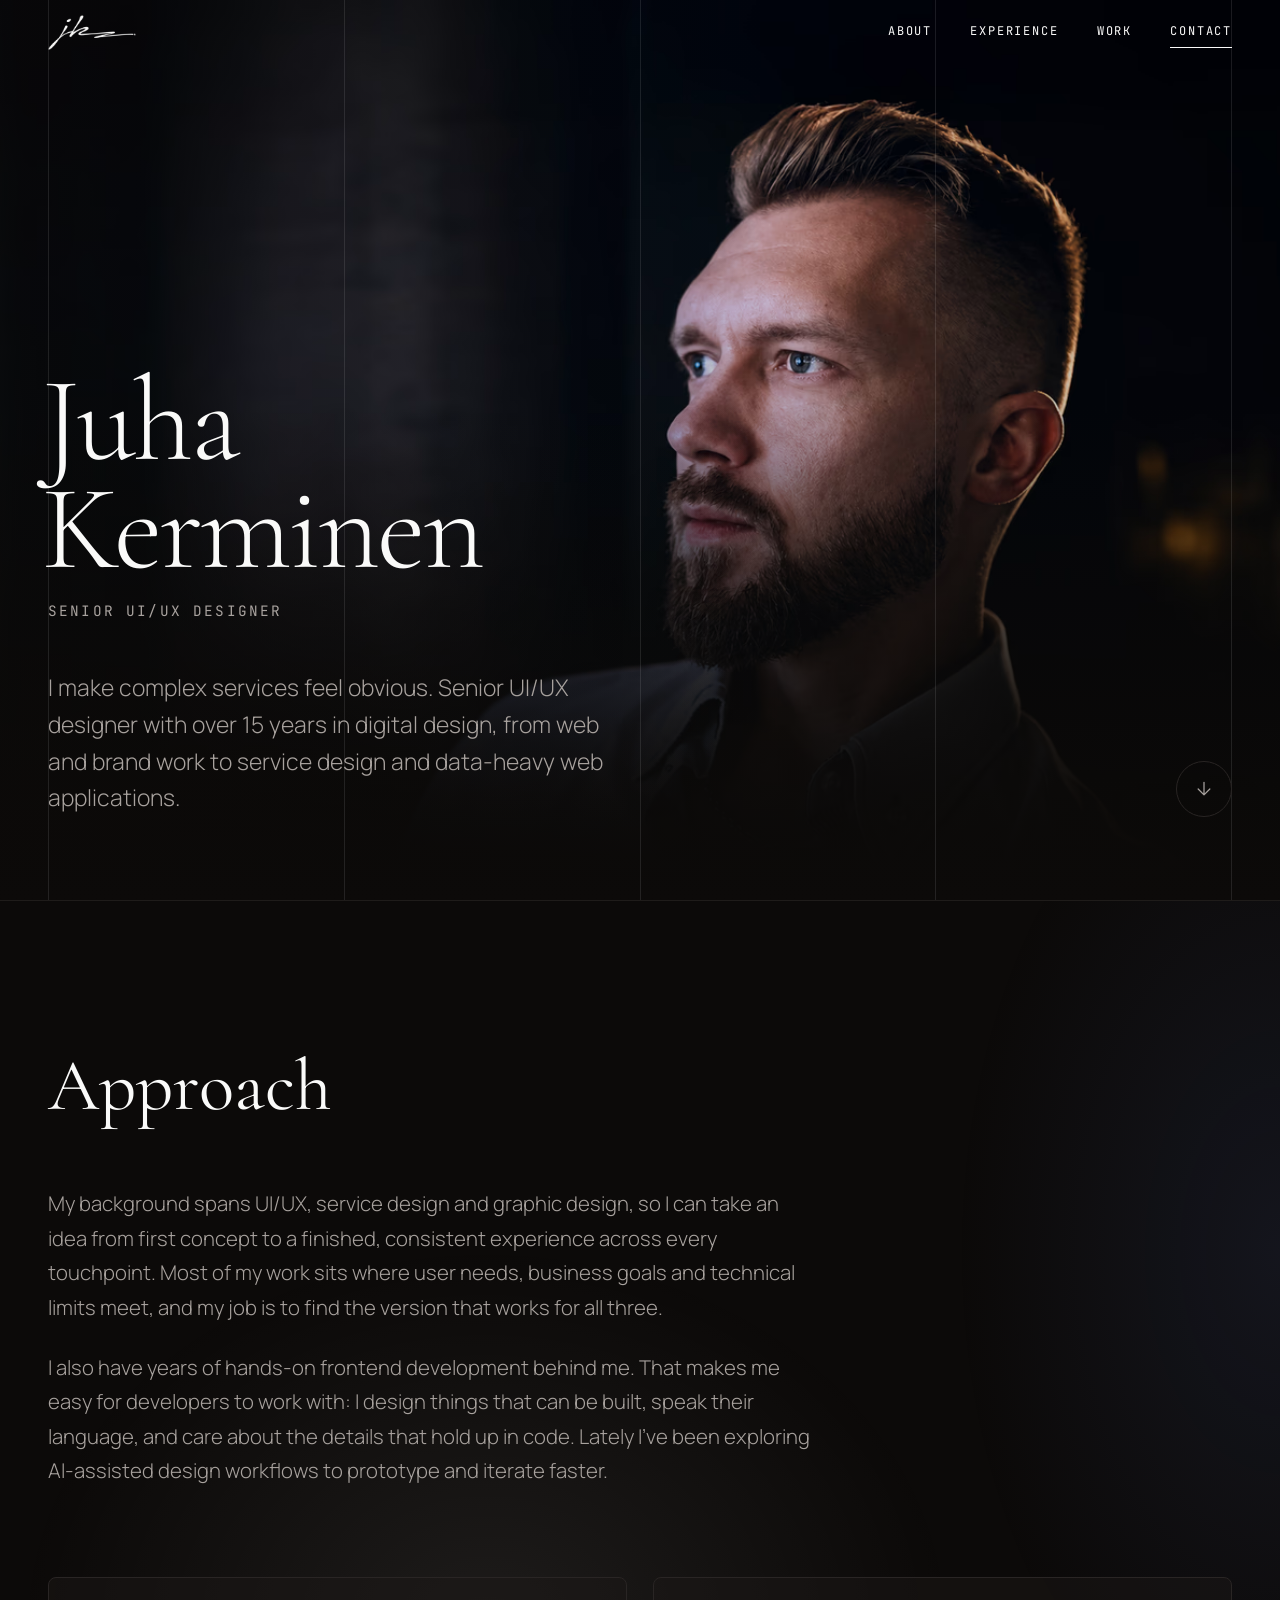
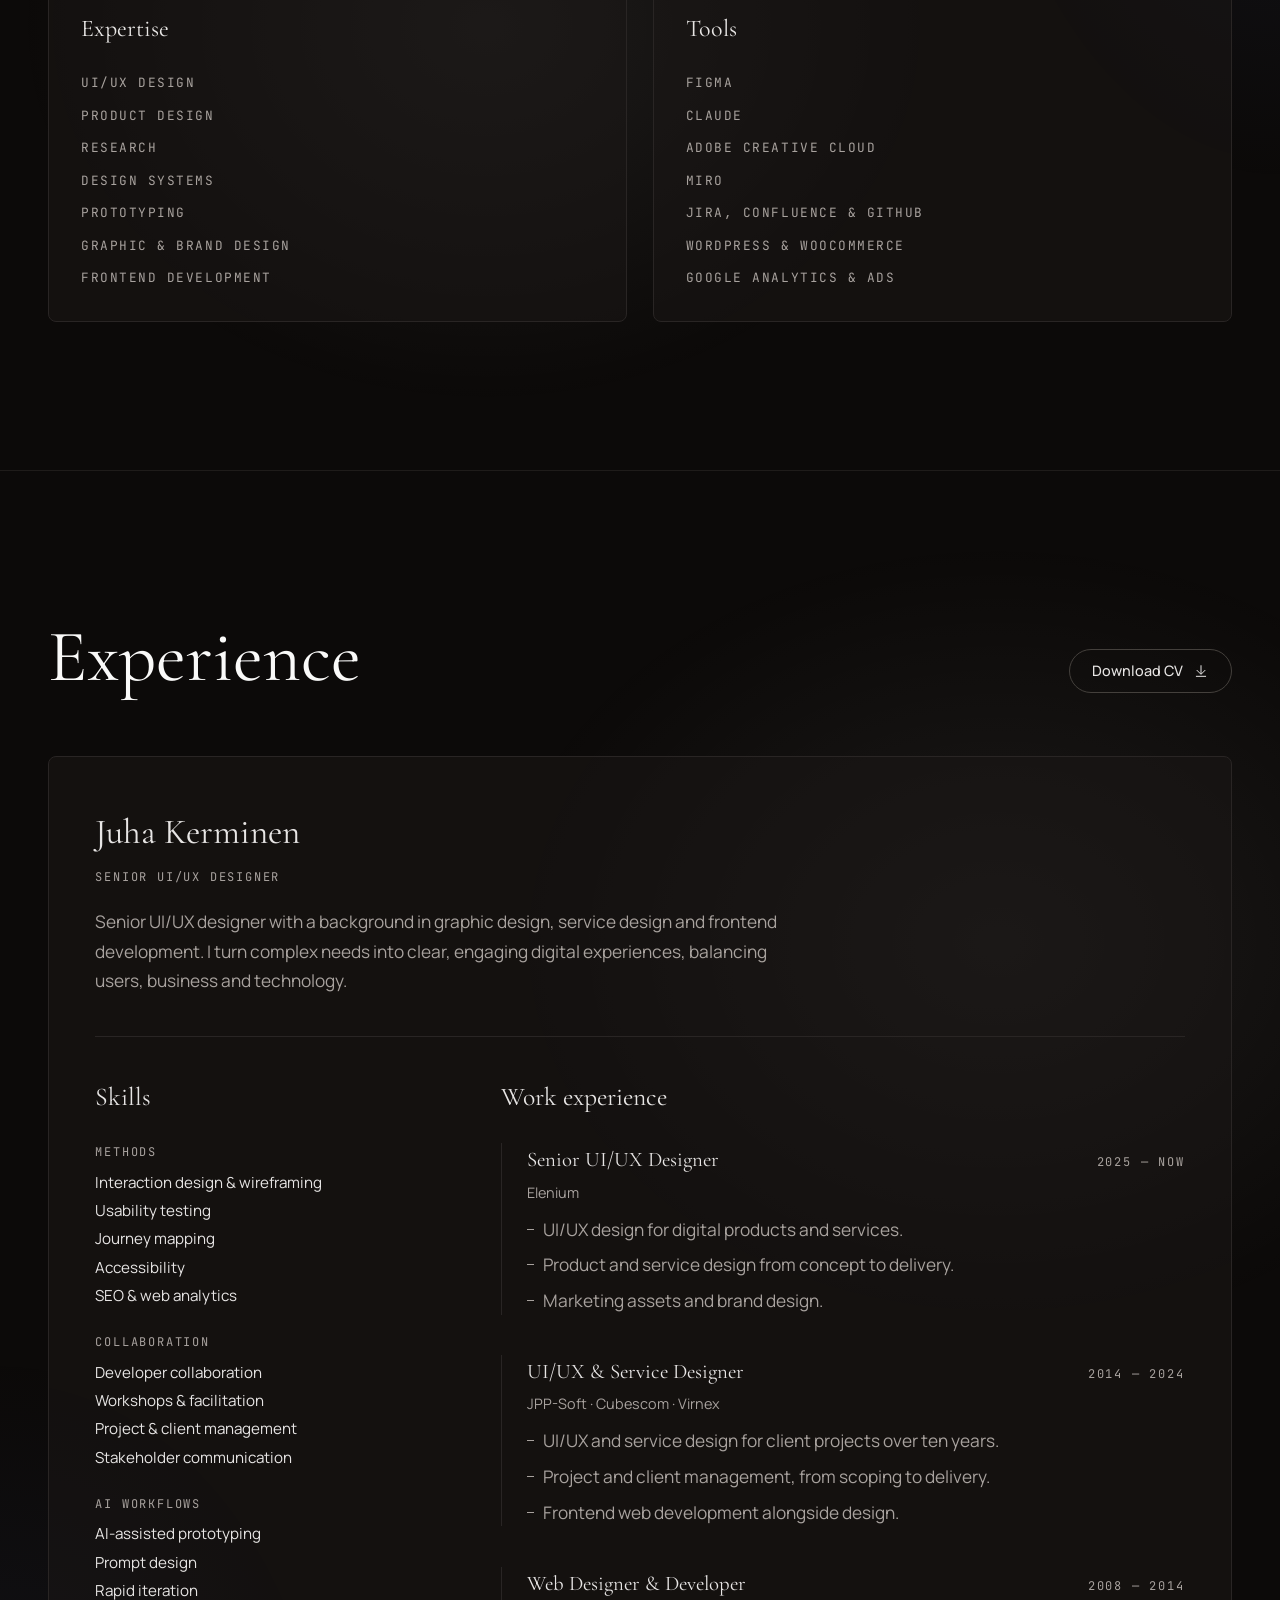
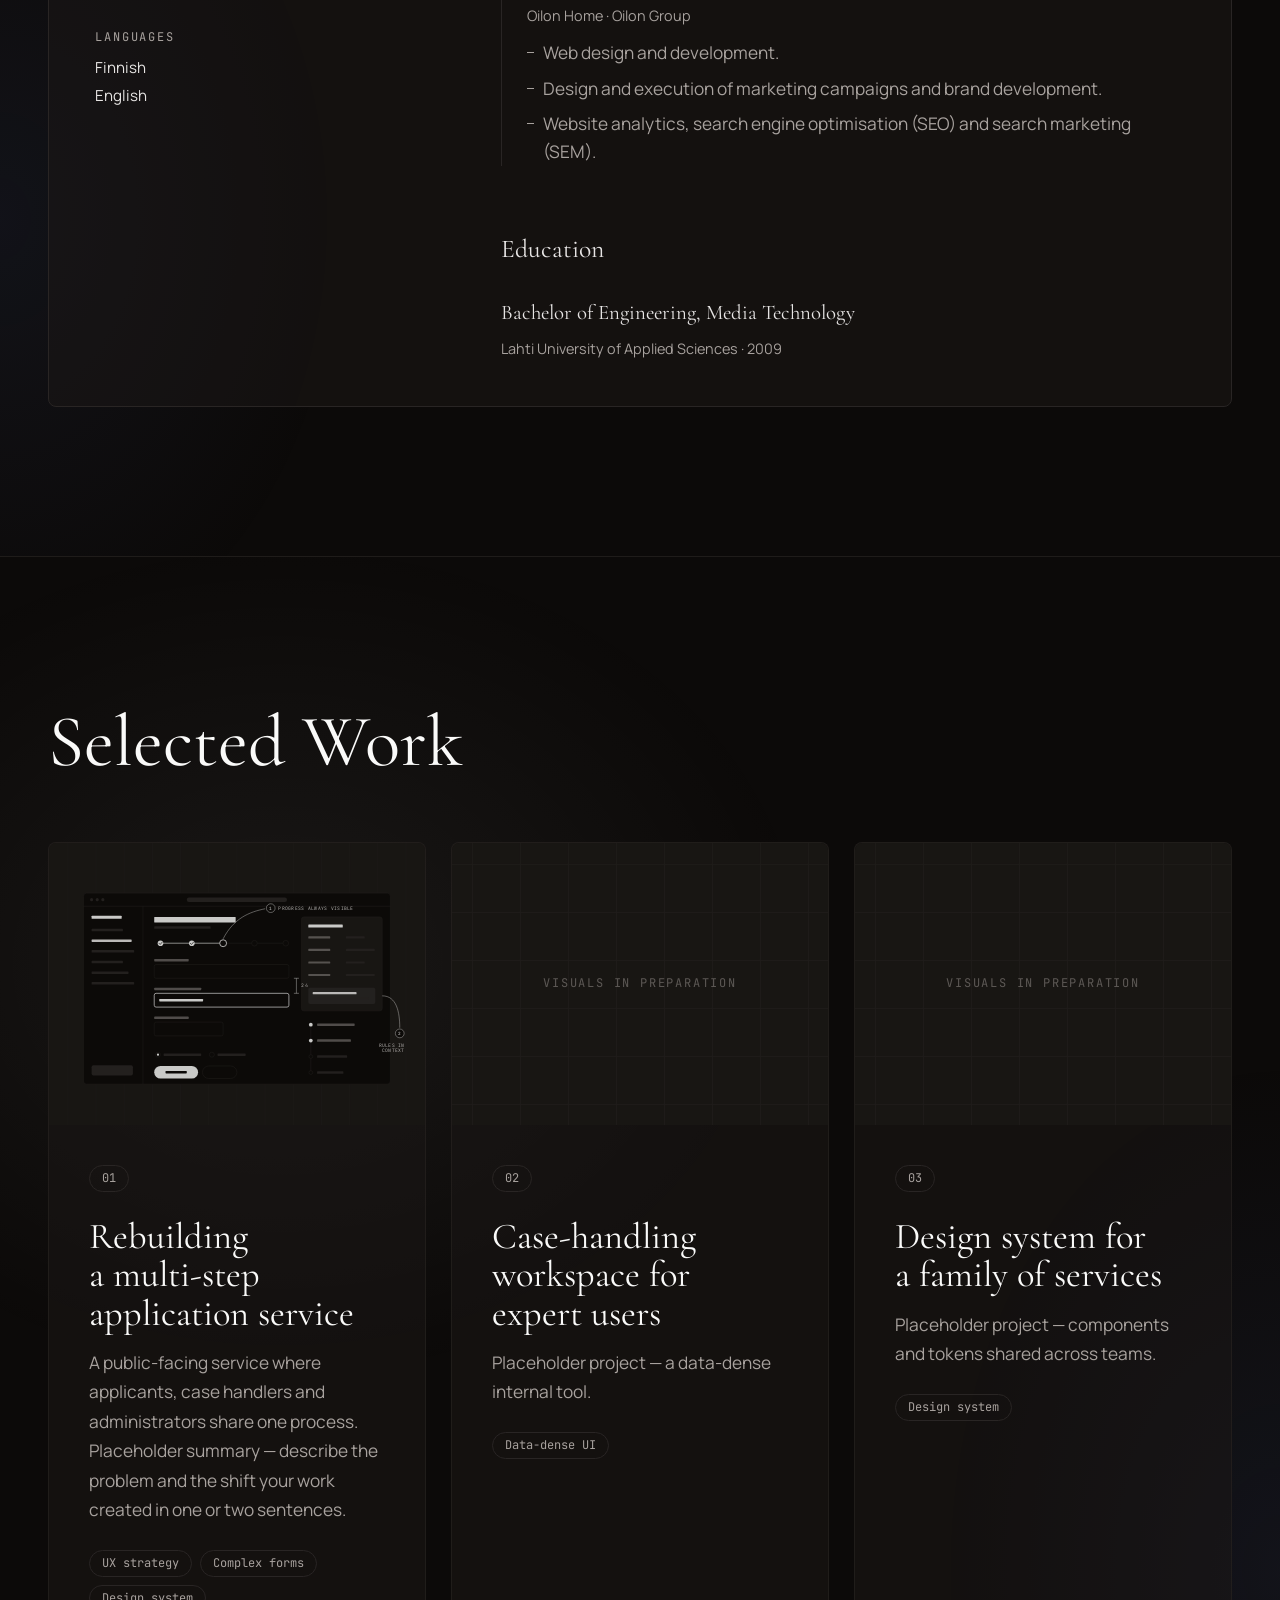
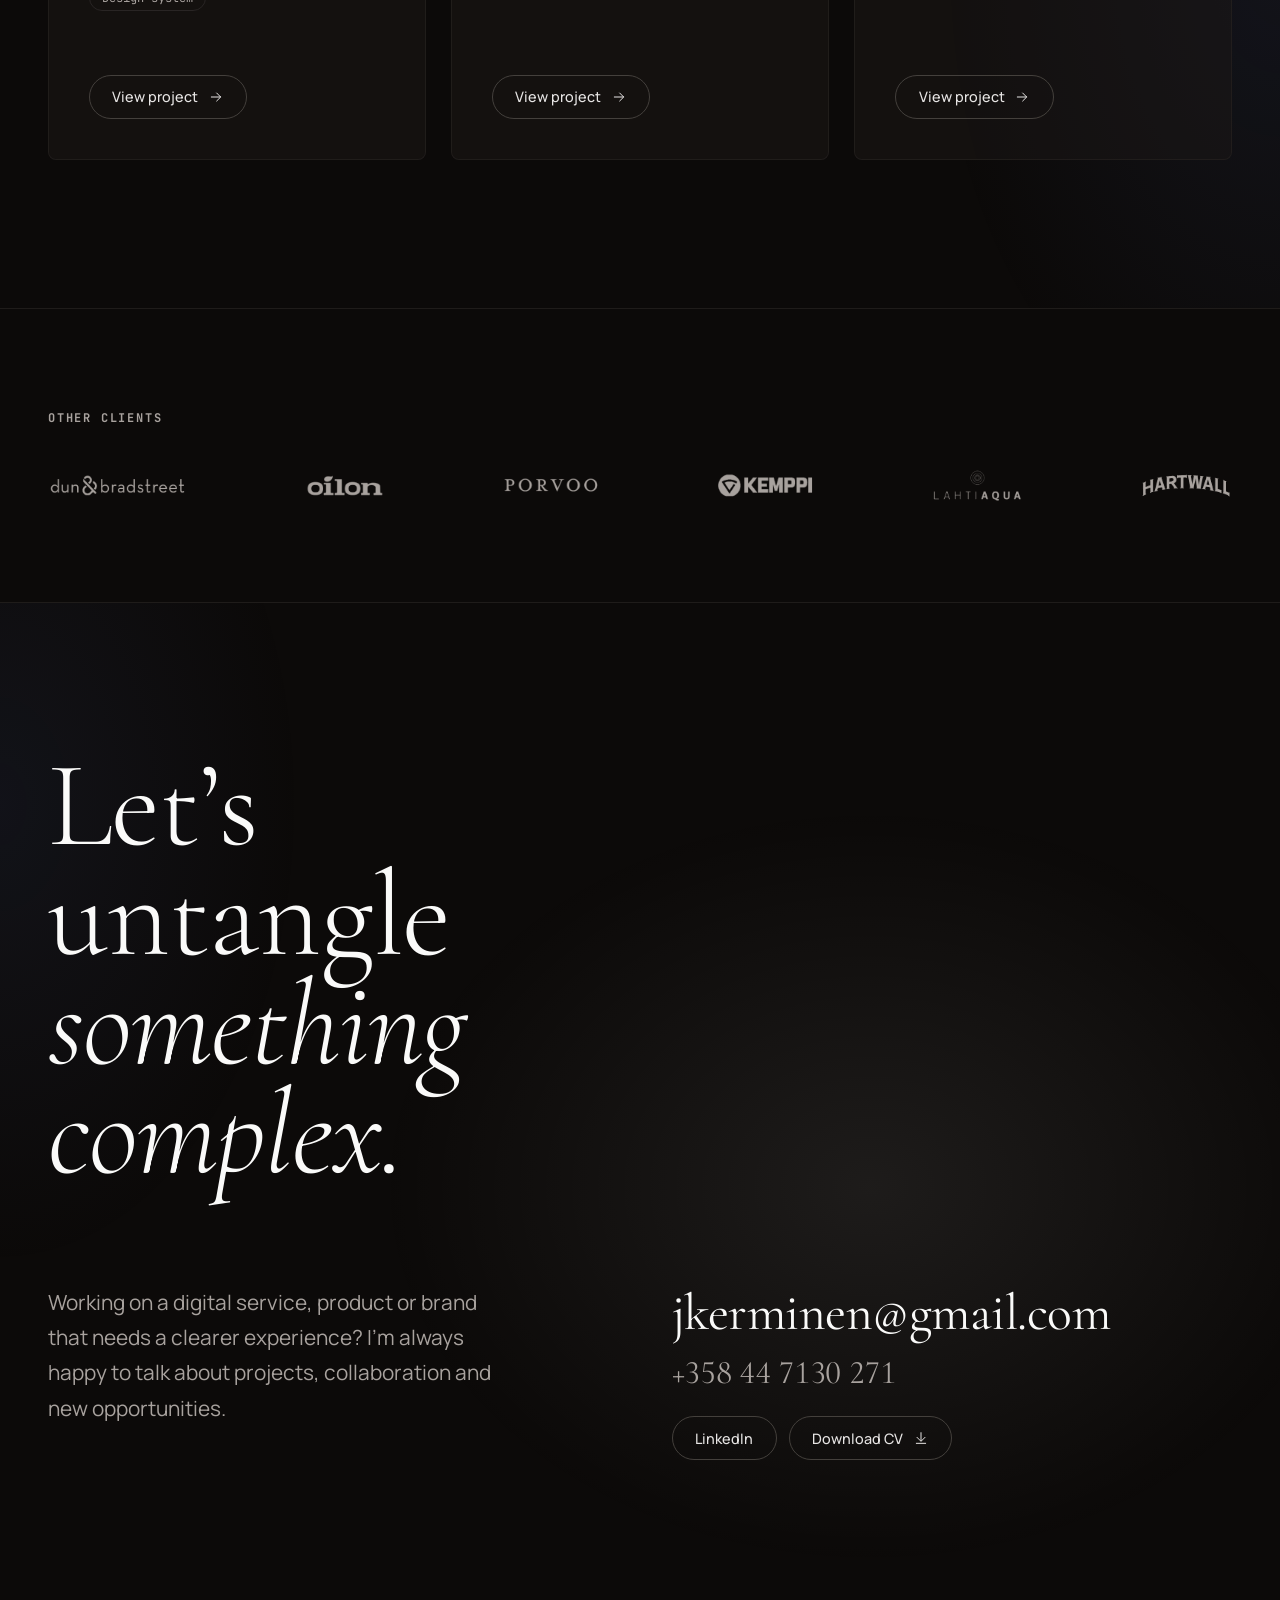
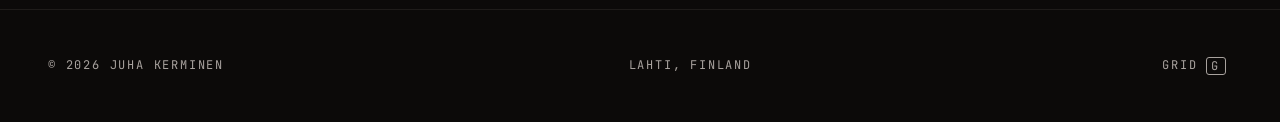
==== index.html @ 4f32a0e4 "Add files via upload" ====
<!doctype html><html><head><meta charset=utf8><meta name=viewport content="width=device-width,initial-scale=1,viewport-fit=cover"><style>:root{color-scheme:light;box-sizing:border-box;padding-top:env(safe-area-inset-top,0px);padding-bottom:env(safe-area-inset-bottom,0px)}html{scroll-padding-top:env(safe-area-inset-top,0px)}body{margin:0;padding:0;font:14px -apple-system,BlinkMacSystemFont,sans-serif;background:#fff;color:#000}img{max-width:100%}[hidden]:not([hidden=until-found i]){display:none!important}</style></head><body>
<title>Juha Kerminen Portfolio</title>
<meta name="claude:viewport-fit-sides" content="cover">
<meta name="description" content="I make complex services feel obvious. Senior UI/UX designer with over 15 years in digital design, from web and brand work to service design and data-heavy web applications."><meta name="theme-color" content="#0f1113"><meta property="og:title" content="Juha Kerminen — Senior UI/UX Designer"><meta property="og:description" content="I make complex services feel obvious. Senior UI/UX designer with over 15 years in digital design, from web and brand work to service design and data-heavy web applications."><meta property="og:type" content="website"><script>document.documentElement.classList.add('js');</script><link rel="stylesheet" href="assets/index.BtO3vo2p.css">
<link rel="stylesheet" href="assets/index.BmurOYvT.css"><script type="module" src="assets/page.BT_9kWGp.js"></script> <a class="skip" href="#main" data-astro-cid-5hce7sga>Skip to content</a> <header class="header" data-header data-astro-cid-3ef6ksr2> <div class="header__inner" data-astro-cid-3ef6ksr2> <a class="brand" href="/" aria-label="Juha Kerminen, home" data-astro-cid-3ef6ksr2> <span class="brand__logo" aria-hidden="true" data-astro-cid-3ef6ksr2></span> </a> <nav class="nav" aria-label="Primary" data-astro-cid-3ef6ksr2> <ul role="list" class="nav__list" data-astro-cid-3ef6ksr2> <li data-astro-cid-3ef6ksr2><a class="nav__link" href="/#about" data-nav="about" data-astro-cid-3ef6ksr2>About</a></li><li data-astro-cid-3ef6ksr2><a class="nav__link" href="/#experience" data-nav="experience" data-astro-cid-3ef6ksr2>Experience</a></li><li data-astro-cid-3ef6ksr2><a class="nav__link" href="/#work" data-nav="work" data-astro-cid-3ef6ksr2>Work</a></li><li data-astro-cid-3ef6ksr2><a class="nav__link" href="/#contact" data-nav="contact" data-astro-cid-3ef6ksr2>Contact</a></li> </ul> </nav> <button class="menu-btn" type="button" aria-expanded="false" aria-controls="mobile-menu" data-menu-btn data-astro-cid-3ef6ksr2> <span data-menu-label data-astro-cid-3ef6ksr2>Menu</span> <span class="menu-btn__icon" aria-hidden="true" data-astro-cid-3ef6ksr2><i data-astro-cid-3ef6ksr2></i><i data-astro-cid-3ef6ksr2></i></span> </button> </div> <div class="sheet" id="mobile-menu" data-menu hidden data-astro-cid-3ef6ksr2> <nav class="sheet__nav" aria-label="Mobile" data-astro-cid-3ef6ksr2> <ul role="list" data-astro-cid-3ef6ksr2> <li style="--i:0" data-astro-cid-3ef6ksr2><a href="/#about" class="sheet__link display" data-menu-link data-astro-cid-3ef6ksr2>About</a></li><li style="--i:1" data-astro-cid-3ef6ksr2><a href="/#experience" class="sheet__link display" data-menu-link data-astro-cid-3ef6ksr2>Experience</a></li><li style="--i:2" data-astro-cid-3ef6ksr2><a href="/#work" class="sheet__link display" data-menu-link data-astro-cid-3ef6ksr2>Work</a></li><li style="--i:3" data-astro-cid-3ef6ksr2><a href="/#contact" class="sheet__link display" data-menu-link data-astro-cid-3ef6ksr2>Contact</a></li> </ul> <p class="sheet__foot label" data-astro-cid-3ef6ksr2><a href="mailto:jkerminen@gmail.com" data-astro-cid-3ef6ksr2>jkerminen@gmail.com</a></p> </nav> </div> </header> <script type="module">const l=document.querySelector("[data-header]"),t=document.querySelector("[data-menu-btn]"),u=document.querySelector("[data-menu-label]"),o=document.querySelector("[data-menu]"),m=document.getElementById("main"),g=document.querySelector("footer"),n=e=>{t.setAttribute("aria-expanded",String(e)),u.textContent=e?"Close":"Menu",o.hidden=!e,document.documentElement.classList.toggle("menu-open",e),m?.toggleAttribute("inert",e),g?.toggleAttribute("inert",e),e&&o.querySelector("a")?.focus()};t.addEventListener("click",()=>n(t.getAttribute("aria-expanded")!=="true"));o.querySelectorAll("[data-menu-link]").forEach(e=>e.addEventListener("click",()=>n(!1)));document.addEventListener("keydown",e=>{e.key==="Escape"&&t.getAttribute("aria-expanded")==="true"&&(n(!1),t.focus())});matchMedia("(min-width: 48em)").addEventListener("change",e=>e.matches&&n(!1));const d=()=>l.classList.toggle("is-scrolled",scrollY>24);addEventListener("scroll",d,{passive:!0});d();const i=document.querySelectorAll("[data-nav]"),s=[...i].map(e=>document.getElementById(e.dataset.nav)).filter(Boolean);if(s.length){const e=new IntersectionObserver(a=>{for(const r of a)r.isIntersecting&&i.forEach(c=>c.classList.toggle("is-active",c.dataset.nav===r.target.id))},{rootMargin:"-45% 0px -50% 0px"});s.forEach(a=>e.observe(a))}</script>  <main id="main" tabindex="-1" data-astro-cid-5hce7sga>  <section class="hero" id="home" aria-labelledby="hero-title" data-astro-cid-bbe6dxrz> <div class="hero__bg" data-astro-cid-bbe6dxrz> <picture data-astro-cid-bbe6dxrz="true"> <source srcset="assets/hero-portrait.RNoT5-_z_1Xjpts.avif 800w, assets/hero-portrait.RNoT5-_z_T7TlY.avif 1400w, assets/hero-portrait.RNoT5-_z_1m4xVT.avif 1861w" type="image/avif" sizes="100vw">  <img src="assets/hero-portrait.RNoT5-_z_2g9IRO.webp" srcset="assets/hero-portrait.RNoT5-_z_Z2wD0Qo.webp 800w, assets/hero-portrait.RNoT5-_z_Z1wbz8d.webp 1400w, assets/hero-portrait.RNoT5-_z_2g9IRO.webp 1861w" alt="Portrait of Juha Kerminen" sizes="100vw" loading="eager" fetchpriority="high" data-astro-cid-bbe6dxrz="true" decoding="async" width="1861" height="1111"> </picture> </div> <!-- Column guides: five hairlines across the hero --> <div class="hero__cols" aria-hidden="true" data-astro-cid-bbe6dxrz><i data-astro-cid-bbe6dxrz></i><i data-astro-cid-bbe6dxrz></i><i data-astro-cid-bbe6dxrz></i><i data-astro-cid-bbe6dxrz></i><i data-astro-cid-bbe6dxrz></i></div> <div class="hero__inner container" data-astro-cid-bbe6dxrz> <div class="hero__id" data-reveal data-astro-cid-bbe6dxrz> <h1 id="hero-title" class="hero__name display" data-astro-cid-bbe6dxrz> <span data-astro-cid-bbe6dxrz>Juha</span> <span data-astro-cid-bbe6dxrz>Kerminen</span> </h1> <p class="hero__role label" data-astro-cid-bbe6dxrz>Senior UI/UX Designer</p> </div> <div class="hero__row" data-astro-cid-bbe6dxrz> <p class="hero__intro" data-reveal style="--reveal-i:2" data-astro-cid-bbe6dxrz>I make complex services feel obvious. Senior UI/UX designer with over 15 years in digital design, from web and brand work to service design and data-heavy web applications.</p> <a class="hero__down" href="#work" aria-label="Scroll to selected work" data-reveal style="--reveal-i:3" data-astro-cid-bbe6dxrz> <svg viewBox="0 0 24 24" width="20" height="20" aria-hidden="true" data-astro-cid-bbe6dxrz><path d="M12 4v15M5 12l7 7 7-7" fill="none" stroke="currentColor" stroke-width="1.5" stroke-linecap="round" stroke-linejoin="round" data-astro-cid-bbe6dxrz></path></svg> </a> </div> </div> </section>  <section class="section" id="about" aria-labelledby="about-title" data-astro-cid-v2cbyr3p> <div class="container ab" data-astro-cid-v2cbyr3p> <h2 id="about-title" class="section__title" data-reveal data-astro-cid-v2cbyr3p>Approach</h2> <div class="ab__text" data-reveal style="--reveal-i:1" data-astro-cid-v2cbyr3p> <p data-astro-cid-v2cbyr3p>My background spans UI/UX, service design and graphic design, so I can take an idea from first concept to a finished, consistent experience across every touchpoint. Most of my work sits where user needs, business goals and technical limits meet, and my job is to find the version that works for all three.</p><p data-astro-cid-v2cbyr3p>I also have years of hands-on frontend development behind me. That makes me easy for developers to work with: I design things that can be built, speak their language, and care about the details that hold up in code. Lately I’ve been exploring AI-assisted design workflows to prototype and iterate faster.</p> </div> <div class="ab__cards" data-astro-cid-v2cbyr3p> <div class="card ab__card" data-reveal style="--reveal-i:2" data-astro-cid-v2cbyr3p> <h3 class="ab__h" data-astro-cid-v2cbyr3p>Expertise</h3> <ul role="list" class="ab__list" data-astro-cid-v2cbyr3p> <li data-astro-cid-v2cbyr3p>UI/UX design</li><li data-astro-cid-v2cbyr3p>Product design</li><li data-astro-cid-v2cbyr3p>Research</li><li data-astro-cid-v2cbyr3p>Design systems</li><li data-astro-cid-v2cbyr3p>Prototyping</li><li data-astro-cid-v2cbyr3p>Graphic &amp; brand design</li><li data-astro-cid-v2cbyr3p>Frontend development</li> </ul> </div> <div class="card ab__card" data-reveal style="--reveal-i:3" data-astro-cid-v2cbyr3p> <h3 class="ab__h" data-astro-cid-v2cbyr3p>Tools</h3> <ul role="list" class="ab__list" data-astro-cid-v2cbyr3p> <li data-astro-cid-v2cbyr3p>Figma</li><li data-astro-cid-v2cbyr3p>Claude</li><li data-astro-cid-v2cbyr3p>Adobe Creative Cloud</li><li data-astro-cid-v2cbyr3p>Miro</li><li data-astro-cid-v2cbyr3p>Jira, Confluence &amp; GitHub</li><li data-astro-cid-v2cbyr3p>WordPress &amp; WooCommerce</li><li data-astro-cid-v2cbyr3p>Google Analytics &amp; Ads</li> </ul> </div> </div> </div> </section>  <section class="section" id="experience" aria-labelledby="exp-title" data-astro-cid-xpq65ryk> <div class="container" data-astro-cid-xpq65ryk> <div class="ex__head" data-reveal data-astro-cid-xpq65ryk> <h2 id="exp-title" class="section__title" data-astro-cid-xpq65ryk>Experience</h2> <a class="btn-pill" href="/cv.pdf" data-astro-cid-xpq65ryk>
Download CV
<svg viewBox="0 0 24 24" width="16" height="16" aria-hidden="true" data-astro-cid-xpq65ryk><path d="M12 4v12M6 11l6 6 6-6M5 20h14" fill="none" stroke="currentColor" stroke-width="1.5" stroke-linecap="round" stroke-linejoin="round" data-astro-cid-xpq65ryk></path></svg> </a> </div> <article class="card ex" data-reveal style="--reveal-i:1" data-astro-cid-xpq65ryk> <header class="ex__id" data-astro-cid-xpq65ryk> <h3 class="ex__name" data-astro-cid-xpq65ryk>Juha Kerminen</h3> <p class="label" data-astro-cid-xpq65ryk>Senior UI/UX Designer</p> <p class="ex__summary" data-astro-cid-xpq65ryk>Senior UI/UX designer with a background in graphic design, service design and frontend development. I turn complex needs into clear, engaging digital experiences, balancing users, business and technology.</p> </header> <div class="ex__grid" data-astro-cid-xpq65ryk> <div class="ex__col" data-astro-cid-xpq65ryk> <h4 class="ex__h" data-astro-cid-xpq65ryk>Skills</h4> <dl class="ex__skills" data-astro-cid-xpq65ryk> <div data-astro-cid-xpq65ryk> <dt class="label" data-astro-cid-xpq65ryk>Methods</dt> <dd data-astro-cid-xpq65ryk><ul role="list" data-astro-cid-xpq65ryk><li data-astro-cid-xpq65ryk>Interaction design &amp; wireframing</li><li data-astro-cid-xpq65ryk>Usability testing</li><li data-astro-cid-xpq65ryk>Journey mapping</li><li data-astro-cid-xpq65ryk>Accessibility</li><li data-astro-cid-xpq65ryk>SEO &amp; web analytics</li></ul></dd> </div><div data-astro-cid-xpq65ryk> <dt class="label" data-astro-cid-xpq65ryk>Collaboration</dt> <dd data-astro-cid-xpq65ryk><ul role="list" data-astro-cid-xpq65ryk><li data-astro-cid-xpq65ryk>Developer collaboration</li><li data-astro-cid-xpq65ryk>Workshops &amp; facilitation</li><li data-astro-cid-xpq65ryk>Project &amp; client management</li><li data-astro-cid-xpq65ryk>Stakeholder communication</li></ul></dd> </div><div data-astro-cid-xpq65ryk> <dt class="label" data-astro-cid-xpq65ryk>AI workflows</dt> <dd data-astro-cid-xpq65ryk><ul role="list" data-astro-cid-xpq65ryk><li data-astro-cid-xpq65ryk>AI-assisted prototyping</li><li data-astro-cid-xpq65ryk>Prompt design</li><li data-astro-cid-xpq65ryk>Rapid iteration</li></ul></dd> </div><div data-astro-cid-xpq65ryk> <dt class="label" data-astro-cid-xpq65ryk>Languages</dt> <dd data-astro-cid-xpq65ryk><ul role="list" data-astro-cid-xpq65ryk><li data-astro-cid-xpq65ryk>Finnish</li><li data-astro-cid-xpq65ryk>English</li></ul></dd> </div> </dl> </div> <div class="ex__col" data-astro-cid-xpq65ryk> <h4 class="ex__h" data-astro-cid-xpq65ryk>Work experience</h4> <ol role="list" class="ex__roles" data-astro-cid-xpq65ryk> <li data-astro-cid-xpq65ryk> <div class="ex__role-head" data-astro-cid-xpq65ryk> <h5 class="ex__role" data-astro-cid-xpq65ryk>Senior UI/UX Designer</h5> <span class="label" data-astro-cid-xpq65ryk>2025 — now</span> </div> <p class="ex__org" data-astro-cid-xpq65ryk>Elenium</p> <ul role="list" class="ex__points" data-astro-cid-xpq65ryk><li data-astro-cid-xpq65ryk>UI/UX design for digital products and services.</li><li data-astro-cid-xpq65ryk>Product and service design from concept to delivery.</li><li data-astro-cid-xpq65ryk>Marketing assets and brand design.</li></ul> </li><li data-astro-cid-xpq65ryk> <div class="ex__role-head" data-astro-cid-xpq65ryk> <h5 class="ex__role" data-astro-cid-xpq65ryk>UI/UX &amp; Service Designer</h5> <span class="label" data-astro-cid-xpq65ryk>2014 — 2024</span> </div> <p class="ex__org" data-astro-cid-xpq65ryk>JPP-Soft · Cubescom · Virnex</p> <ul role="list" class="ex__points" data-astro-cid-xpq65ryk><li data-astro-cid-xpq65ryk>UI/UX and service design for client projects over ten years.</li><li data-astro-cid-xpq65ryk>Project and client management, from scoping to delivery.</li><li data-astro-cid-xpq65ryk>Frontend web development alongside design.</li></ul> </li><li data-astro-cid-xpq65ryk> <div class="ex__role-head" data-astro-cid-xpq65ryk> <h5 class="ex__role" data-astro-cid-xpq65ryk>Web Designer &amp; Developer</h5> <span class="label" data-astro-cid-xpq65ryk>2008 — 2014</span> </div> <p class="ex__org" data-astro-cid-xpq65ryk>Oilon Home · Oilon Group</p> <ul role="list" class="ex__points" data-astro-cid-xpq65ryk><li data-astro-cid-xpq65ryk>Web design and development.</li><li data-astro-cid-xpq65ryk>Design and execution of marketing campaigns and brand development.</li><li data-astro-cid-xpq65ryk>Website analytics, search engine optimisation (SEO) and search marketing (SEM).</li></ul> </li> </ol> <h4 class="ex__h ex__h--sub" data-astro-cid-xpq65ryk>Education</h4> <ul role="list" class="ex__edu" data-astro-cid-xpq65ryk> <li data-astro-cid-xpq65ryk> <span class="ex__role" data-astro-cid-xpq65ryk>Bachelor of Engineering, Media Technology</span> <span class="ex__org" data-astro-cid-xpq65ryk>Lahti University of Applied Sciences · 2009</span> </li> </ul> </div> </div> </article> </div> </section>  <section class="section" id="work" aria-labelledby="work-title" data-astro-cid-j7pv25f6> <div class="container" data-astro-cid-j7pv25f6> <h2 id="work-title" class="section__title work__title" data-reveal data-astro-cid-j7pv25f6>Selected Work</h2> <div class="work" style="--cols:3" data-astro-cid-j7pv25f6> <article class="pc card" data-reveal data-astro-cid-mspuyifq> <div class="pc__cover" aria-hidden="true" data-astro-cid-mspuyifq> <svg class="cov" viewBox="0 0 1200 760" preserveAspectRatio="xMidYMid meet" role="img" aria-label="Illustration: a multi-step application interface with design annotations" data-astro-cid-uscr7i6b> <rect class="cov-bg" x="-600" y="-600" width="2400" height="1960" data-astro-cid-uscr7i6b></rect> <!-- faint 12-col grid --> <g class="cov-grid" data-astro-cid-uscr7i6b> <line x1="60" y1="-600" x2="60" y2="1360" data-astro-cid-uscr7i6b></line><line x1="150" y1="-600" x2="150" y2="1360" data-astro-cid-uscr7i6b></line><line x1="240" y1="-600" x2="240" y2="1360" data-astro-cid-uscr7i6b></line><line x1="330" y1="-600" x2="330" y2="1360" data-astro-cid-uscr7i6b></line><line x1="420" y1="-600" x2="420" y2="1360" data-astro-cid-uscr7i6b></line><line x1="510" y1="-600" x2="510" y2="1360" data-astro-cid-uscr7i6b></line><line x1="600" y1="-600" x2="600" y2="1360" data-astro-cid-uscr7i6b></line><line x1="690" y1="-600" x2="690" y2="1360" data-astro-cid-uscr7i6b></line><line x1="780" y1="-600" x2="780" y2="1360" data-astro-cid-uscr7i6b></line><line x1="870" y1="-600" x2="870" y2="1360" data-astro-cid-uscr7i6b></line><line x1="960" y1="-600" x2="960" y2="1360" data-astro-cid-uscr7i6b></line><line x1="1050" y1="-600" x2="1050" y2="1360" data-astro-cid-uscr7i6b></line><line x1="1140" y1="-600" x2="1140" y2="1360" data-astro-cid-uscr7i6b></line> </g> <g class="cov-ui" data-astro-cid-uscr7i6b> <rect class="s" x="110" y="90" width="980" height="610" rx="10" data-astro-cid-uscr7i6b></rect> <line class="l" x1="110" y1="132" x2="1090" y2="132" data-astro-cid-uscr7i6b></line> <circle class="m" cx="136" cy="111" r="5" data-astro-cid-uscr7i6b></circle><circle class="m" cx="154" cy="111" r="5" data-astro-cid-uscr7i6b></circle><circle class="m" cx="172" cy="111" r="5" data-astro-cid-uscr7i6b></circle> <rect class="l-fill" x="440" y="104" width="320" height="14" rx="7" data-astro-cid-uscr7i6b></rect> <!-- sidebar --> <line class="l" x1="300" y1="132" x2="300" y2="700" data-astro-cid-uscr7i6b></line> <rect class="i" x="136" y="162" width="96" height="10" rx="2" data-astro-cid-uscr7i6b></rect> <rect class="l-fill" x="136" y="204" width="100" height="8" rx="2" data-astro-cid-uscr7i6b></rect><rect class="a-fill" x="136" y="238" width="128" height="8" rx="2" data-astro-cid-uscr7i6b></rect><rect class="l-fill" x="136" y="272" width="136" height="8" rx="2" data-astro-cid-uscr7i6b></rect><rect class="l-fill" x="136" y="306" width="100" height="8" rx="2" data-astro-cid-uscr7i6b></rect><rect class="l-fill" x="136" y="340" width="118" height="8" rx="2" data-astro-cid-uscr7i6b></rect><rect class="l-fill" x="136" y="374" width="136" height="8" rx="2" data-astro-cid-uscr7i6b></rect> <rect class="l-fill" x="136" y="640" width="132" height="32" rx="6" data-astro-cid-uscr7i6b></rect> <!-- main: title + stepper --> <rect class="i" x="336" y="166" width="260" height="18" rx="2" data-astro-cid-uscr7i6b></rect> <rect class="l-fill" x="336" y="196" width="180" height="8" rx="2" data-astro-cid-uscr7i6b></rect> <line class="l" x1="356" y1="250" x2="756" y2="250" data-astro-cid-uscr7i6b></line> <line class="i-line" x1="356" y1="250" x2="556" y2="250" data-astro-cid-uscr7i6b></line> <circle class="i" cx="356" cy="250" r="9" data-astro-cid-uscr7i6b></circle><circle class="i" cx="456" cy="250" r="9" data-astro-cid-uscr7i6b></circle><circle class="cur" cx="556" cy="250" r="11" data-astro-cid-uscr7i6b></circle><circle class="s" cx="656" cy="250" r="9" data-astro-cid-uscr7i6b></circle><circle class="s" cx="756" cy="250" r="9" data-astro-cid-uscr7i6b></circle> <path class="chk" d="M351 250l4 4 7-8M451 250l4 4 7-8" data-astro-cid-uscr7i6b></path> <!-- form fields --> <g data-astro-cid-uscr7i6b> <rect class="m-fill" x="336" y="300" width="110" height="8" rx="2" data-astro-cid-uscr7i6b></rect> <rect class="s" x="336" y="318" width="430" height="44" rx="6" data-astro-cid-uscr7i6b></rect>  </g><g data-astro-cid-uscr7i6b> <rect class="m-fill" x="336" y="392" width="150" height="8" rx="2" data-astro-cid-uscr7i6b></rect> <rect class="s focus" x="336" y="410" width="430" height="44" rx="6" data-astro-cid-uscr7i6b></rect> <rect class="i" x="352" y="428" width="140" height="8" rx="2" data-astro-cid-uscr7i6b></rect> </g><g data-astro-cid-uscr7i6b> <rect class="m-fill" x="336" y="484" width="110" height="8" rx="2" data-astro-cid-uscr7i6b></rect> <rect class="s" x="336" y="502" width="220" height="44" rx="6" data-astro-cid-uscr7i6b></rect>  </g> <!-- radio --> <circle class="s" cx="348" cy="606" r="8" data-astro-cid-uscr7i6b></circle><circle class="i" cx="348" cy="606" r="3.5" data-astro-cid-uscr7i6b></circle> <rect class="l-fill" x="366" y="602" width="120" height="8" rx="2" data-astro-cid-uscr7i6b></rect> <circle class="s" cx="520" cy="606" r="8" data-astro-cid-uscr7i6b></circle> <rect class="l-fill" x="538" y="602" width="90" height="8" rx="2" data-astro-cid-uscr7i6b></rect> <!-- buttons --> <rect class="i" x="336" y="642" width="140" height="40" rx="20" data-astro-cid-uscr7i6b></rect> <rect class="p-fill" x="372" y="658" width="68" height="8" rx="2" data-astro-cid-uscr7i6b></rect> <rect class="s" x="490" y="642" width="110" height="40" rx="20" data-astro-cid-uscr7i6b></rect> <!-- right panel: summary + timeline --> <rect class="panel" x="806" y="166" width="258" height="300" rx="8" data-astro-cid-uscr7i6b></rect> <rect class="i" x="828" y="190" width="110" height="10" rx="2" data-astro-cid-uscr7i6b></rect> <g data-astro-cid-uscr7i6b> <rect class="m-fill" x="828" y="228" width="70" height="7" rx="2" data-astro-cid-uscr7i6b></rect> <rect class="l-fill" x="948" y="228" width="60" height="7" rx="2" data-astro-cid-uscr7i6b></rect> </g><g data-astro-cid-uscr7i6b> <rect class="m-fill" x="828" y="268" width="70" height="7" rx="2" data-astro-cid-uscr7i6b></rect> <rect class="l-fill" x="948" y="268" width="92" height="7" rx="2" data-astro-cid-uscr7i6b></rect> </g><g data-astro-cid-uscr7i6b> <rect class="m-fill" x="828" y="308" width="70" height="7" rx="2" data-astro-cid-uscr7i6b></rect> <rect class="l-fill" x="948" y="308" width="60" height="7" rx="2" data-astro-cid-uscr7i6b></rect> </g><g data-astro-cid-uscr7i6b> <rect class="m-fill" x="828" y="348" width="70" height="7" rx="2" data-astro-cid-uscr7i6b></rect> <rect class="l-fill" x="948" y="348" width="92" height="7" rx="2" data-astro-cid-uscr7i6b></rect> </g> <rect class="note" x="828" y="392" width="214" height="52" rx="6" data-astro-cid-uscr7i6b></rect> <rect class="a-fill" x="842" y="406" width="140" height="7" rx="2" data-astro-cid-uscr7i6b></rect> <rect class="l-fill" x="842" y="422" width="180" height="7" rx="2" data-astro-cid-uscr7i6b></rect> <line class="l" x1="836" y1="510" x2="836" y2="664" data-astro-cid-uscr7i6b></line> <g data-astro-cid-uscr7i6b> <circle class="i" cx="836" cy="510" r="6" data-astro-cid-uscr7i6b></circle> <rect class="m-fill" x="856" y="506" width="120" height="8" rx="2" data-astro-cid-uscr7i6b></rect> </g><g data-astro-cid-uscr7i6b> <circle class="i" cx="836" cy="561" r="6" data-astro-cid-uscr7i6b></circle> <rect class="m-fill" x="856" y="557" width="108" height="8" rx="2" data-astro-cid-uscr7i6b></rect> </g><g data-astro-cid-uscr7i6b> <circle class="s" cx="836" cy="612" r="6" data-astro-cid-uscr7i6b></circle> <rect class="l-fill" x="856" y="608" width="96" height="8" rx="2" data-astro-cid-uscr7i6b></rect> </g><g data-astro-cid-uscr7i6b> <circle class="s" cx="836" cy="663" r="6" data-astro-cid-uscr7i6b></circle> <rect class="l-fill" x="856" y="659" width="84" height="8" rx="2" data-astro-cid-uscr7i6b></rect> </g> </g> <!-- annotation layer --> <g class="cov-anno" data-astro-cid-uscr7i6b> <path class="ar" d="M556 236 C 590 170, 640 150, 690 140" data-astro-cid-uscr7i6b></path> <circle class="ac" cx="708" cy="138" r="14" data-astro-cid-uscr7i6b></circle> <text class="at at-n" x="708" y="143" data-astro-cid-uscr7i6b>1</text> <text class="at" x="732" y="143" data-astro-cid-uscr7i6b>PROGRESS ALWAYS VISIBLE</text> <!-- dimension: spacing between fields --> <path class="ar" d="M790 362 v48 M782 362 h16 M782 410 h16" data-astro-cid-uscr7i6b></path> <text class="at" x="806" y="391" data-astro-cid-uscr7i6b>24</text> <path class="ar" d="M1064 418 C 1110 418, 1120 470, 1120 520" data-astro-cid-uscr7i6b></path> <circle class="ac" cx="1120" cy="538" r="14" data-astro-cid-uscr7i6b></circle> <text class="at at-n" x="1120" y="543" data-astro-cid-uscr7i6b>2</text> <text class="at" x="1136" y="580" text-anchor="end" data-astro-cid-uscr7i6b>RULES IN</text> <text class="at" x="1136" y="598" text-anchor="end" data-astro-cid-uscr7i6b>CONTEXT</text> </g> </svg>  </div> <div class="pc__body" data-astro-cid-mspuyifq> <div class="pc__top" data-astro-cid-mspuyifq> <span class="pill" data-astro-cid-mspuyifq>01</span> </div> <h3 class="pc__title" data-astro-cid-mspuyifq> <a href="/work/01-application-service/" class="pc__link" data-astro-cid-mspuyifq>Rebuilding a multi-step application service</a> </h3> <p class="pc__summary" data-astro-cid-mspuyifq>A public-facing service where applicants, case handlers and administrators share one process. Placeholder summary — describe the problem and the shift your work created in one or two sentences.</p> <ul role="list" class="pc__tags" data-astro-cid-mspuyifq> <li class="pill" data-astro-cid-mspuyifq>UX strategy</li><li class="pill" data-astro-cid-mspuyifq>Complex forms</li><li class="pill" data-astro-cid-mspuyifq>Design system</li> </ul> <div class="pc__foot" data-astro-cid-mspuyifq> <span class="btn-pill pc__cta" aria-hidden="true" data-astro-cid-mspuyifq>
View project
<svg viewBox="0 0 24 24" width="16" height="16" data-astro-cid-mspuyifq><path d="M5 12h14M13 6l6 6-6 6" fill="none" stroke="currentColor" stroke-width="1.5" stroke-linecap="round" stroke-linejoin="round" data-astro-cid-mspuyifq></path></svg> </span> </div> </div> </article> <article class="pc card" data-reveal data-astro-cid-mspuyifq> <div class="pc__cover" aria-hidden="true" data-astro-cid-mspuyifq> <div class="pc__blank" data-astro-cid-mspuyifq> <span class="label" data-astro-cid-mspuyifq>Visuals in preparation</span> </div> </div> <div class="pc__body" data-astro-cid-mspuyifq> <div class="pc__top" data-astro-cid-mspuyifq> <span class="pill" data-astro-cid-mspuyifq>02</span> </div> <h3 class="pc__title" data-astro-cid-mspuyifq> <a href="/work/02-placeholder/" class="pc__link" data-astro-cid-mspuyifq>Case-handling workspace for expert users</a> </h3> <p class="pc__summary" data-astro-cid-mspuyifq>Placeholder project — a data-dense internal tool.</p> <ul role="list" class="pc__tags" data-astro-cid-mspuyifq> <li class="pill" data-astro-cid-mspuyifq>Data-dense UI</li> </ul> <div class="pc__foot" data-astro-cid-mspuyifq> <span class="btn-pill pc__cta" aria-hidden="true" data-astro-cid-mspuyifq>
View project
<svg viewBox="0 0 24 24" width="16" height="16" data-astro-cid-mspuyifq><path d="M5 12h14M13 6l6 6-6 6" fill="none" stroke="currentColor" stroke-width="1.5" stroke-linecap="round" stroke-linejoin="round" data-astro-cid-mspuyifq></path></svg> </span> </div> </div> </article> <article class="pc card" data-reveal data-astro-cid-mspuyifq> <div class="pc__cover" aria-hidden="true" data-astro-cid-mspuyifq> <div class="pc__blank" data-astro-cid-mspuyifq> <span class="label" data-astro-cid-mspuyifq>Visuals in preparation</span> </div> </div> <div class="pc__body" data-astro-cid-mspuyifq> <div class="pc__top" data-astro-cid-mspuyifq> <span class="pill" data-astro-cid-mspuyifq>03</span> </div> <h3 class="pc__title" data-astro-cid-mspuyifq> <a href="/work/03-placeholder/" class="pc__link" data-astro-cid-mspuyifq>Design system for a family of services</a> </h3> <p class="pc__summary" data-astro-cid-mspuyifq>Placeholder project — components and tokens shared across teams.</p> <ul role="list" class="pc__tags" data-astro-cid-mspuyifq> <li class="pill" data-astro-cid-mspuyifq>Design system</li> </ul> <div class="pc__foot" data-astro-cid-mspuyifq> <span class="btn-pill pc__cta" aria-hidden="true" data-astro-cid-mspuyifq>
View project
<svg viewBox="0 0 24 24" width="16" height="16" data-astro-cid-mspuyifq><path d="M5 12h14M13 6l6 6-6 6" fill="none" stroke="currentColor" stroke-width="1.5" stroke-linecap="round" stroke-linejoin="round" data-astro-cid-mspuyifq></path></svg> </span> </div> </div> </article>  </div> </div> </section> <section class="section clients" id="clients" aria-labelledby="clients-title" data-astro-cid-cktvhckl> <div class="container" data-astro-cid-cktvhckl> <h2 id="clients-title" class="label clients__title" data-reveal data-astro-cid-cktvhckl>Other clients</h2> <ul role="list" class="clients__list" data-astro-cid-cktvhckl> <li data-reveal style="--reveal-i:0" data-astro-cid-cktvhckl> <span class="clients__logo" role="img" aria-label="Dun &#38; Bradstreet" style="--src:url([data-uri]); --w:185; aspect-ratio:185 / 31" data-astro-cid-cktvhckl></span> </li><li data-reveal style="--reveal-i:1" data-astro-cid-cktvhckl> <span class="clients__logo" role="img" aria-label="Oilon" style="--src:url([data-uri]); --w:105; aspect-ratio:105 / 31" data-astro-cid-cktvhckl></span> </li><li data-reveal style="--reveal-i:2" data-astro-cid-cktvhckl> <span class="clients__logo" role="img" aria-label="City of Porvoo" style="--src:url([data-uri]); --w:127; aspect-ratio:127 / 21" data-astro-cid-cktvhckl></span> </li><li data-reveal style="--reveal-i:0" data-astro-cid-cktvhckl> <span class="clients__logo" role="img" aria-label="Kemppi" style="--src:url([data-uri]); --w:127; aspect-ratio:127 / 33" data-astro-cid-cktvhckl></span> </li><li data-reveal style="--reveal-i:1" data-astro-cid-cktvhckl> <span class="clients__logo" role="img" aria-label="Lahti Aqua" style="--src:url([data-uri]); --w:120; aspect-ratio:120 / 44" data-astro-cid-cktvhckl></span> </li><li data-reveal style="--reveal-i:2" data-astro-cid-cktvhckl> <span class="clients__logo" role="img" aria-label="Hartwall" style="--src:url([data-uri]); --w:122; aspect-ratio:122 / 34" data-astro-cid-cktvhckl></span> </li> </ul> </div> </section>  <section class="section ct" id="contact" aria-labelledby="contact-title" data-astro-cid-xmivup5a> <div class="container" data-astro-cid-xmivup5a> <h2 id="contact-title" class="ct__title display" data-reveal data-astro-cid-xmivup5a>Let’s untangle <em>something complex.</em></h2> <div class="ct__grid" data-astro-cid-xmivup5a> <p class="ct__body" data-reveal style="--reveal-i:1" data-astro-cid-xmivup5a>Working on a digital service, product or brand that needs a clearer experience? I’m always happy to talk about projects, collaboration and new opportunities.</p> <div class="ct__links" data-reveal style="--reveal-i:2" data-astro-cid-xmivup5a> <a class="ct__mail display" href="mailto:jkerminen@gmail.com" data-astro-cid-xmivup5a>jkerminen@gmail.com</a> <a class="ct__phone display" href="tel:+358447130271" data-astro-cid-xmivup5a>+358 44 7130 271</a> <ul role="list" class="ct__actions" data-astro-cid-xmivup5a> <li data-astro-cid-xmivup5a><a class="btn-pill" href="https://www.linkedin.com/in/juhakerminen" rel="me noopener" target="_blank" data-astro-cid-xmivup5a>LinkedIn<span class="visually-hidden" data-astro-cid-xmivup5a>(opens in a new tab)</span></a></li> <li data-astro-cid-xmivup5a> <a class="btn-pill" href="/cv.pdf" data-astro-cid-xmivup5a>
Download CV
<svg viewBox="0 0 24 24" width="16" height="16" aria-hidden="true" data-astro-cid-xmivup5a><path d="M12 4v12M6 11l6 6 6-6M5 20h14" fill="none" stroke="currentColor" stroke-width="1.5" stroke-linecap="round" stroke-linejoin="round" data-astro-cid-xmivup5a></path></svg> </a> </li> </ul> </div> </div> </div> </section>   </main> <footer class="ft" data-astro-cid-sz7xmlte> <div class="container ft__inner label" data-astro-cid-sz7xmlte> <span data-astro-cid-sz7xmlte>© 2026 Juha Kerminen</span> <span data-astro-cid-sz7xmlte>Lahti, Finland</span> <button class="ft__grid" type="button" data-grid-toggle aria-pressed="false" data-astro-cid-sz7xmlte>Grid <kbd data-astro-cid-sz7xmlte>G</kbd></button> </div> </footer>  <div class="go" data-grid hidden aria-hidden="true" data-astro-cid-eeaadmuw> <div class="container go__cols" data-astro-cid-eeaadmuw> <span data-astro-cid-eeaadmuw></span><span data-astro-cid-eeaadmuw></span><span data-astro-cid-eeaadmuw></span><span data-astro-cid-eeaadmuw></span><span data-astro-cid-eeaadmuw></span><span data-astro-cid-eeaadmuw></span><span data-astro-cid-eeaadmuw></span><span data-astro-cid-eeaadmuw></span><span data-astro-cid-eeaadmuw></span><span data-astro-cid-eeaadmuw></span><span data-astro-cid-eeaadmuw></span><span data-astro-cid-eeaadmuw></span> </div> </div> <script type="module">const d=document.querySelector("[data-grid]"),r=document.querySelectorAll("[data-grid-toggle]"),n=e=>{d.hidden=!e,r.forEach(t=>t.setAttribute("aria-pressed",String(e)))};r.forEach(e=>e.addEventListener("click",()=>n(d.hidden)));document.addEventListener("keydown",e=>{const t=e.target;e.metaKey||e.ctrlKey||e.altKey||t.isContentEditable||/INPUT|TEXTAREA|SELECT/.test(t.tagName)||(e.key==="g"||e.key==="G")&&n(d.hidden)});</script>  <script type="module">const t=document.querySelectorAll("[data-reveal]");if("IntersectionObserver"in window){const e=new IntersectionObserver(s=>{for(const r of s)r.isIntersecting&&(r.target.classList.add("is-in"),e.unobserve(r.target))},{rootMargin:"0px 0px -8% 0px",threshold:.08});t.forEach(s=>e.observe(s))}else t.forEach(e=>e.classList.add("is-in"));</script> <script type="module">const c=matchMedia("(prefers-reduced-motion: reduce)");document.addEventListener("click",t=>{const r=t.target.closest('a[href*="#"]');if(!r||t.defaultPrevented||t.metaKey||t.ctrlKey||t.shiftKey||t.button!==0)return;const n=new URL(r.href,location.href),a=decodeURIComponent(n.hash.slice(1)),o=n.pathname===location.pathname||r.getAttribute("href").startsWith("#")||r.getAttribute("href").startsWith("/#"),e=a&&document.getElementById(a);if(!(!o||!e)){t.preventDefault(),e.scrollIntoView({behavior:c.matches?"auto":"smooth",block:"start"}),e.hasAttribute("tabindex")||e.setAttribute("tabindex","-1"),e.focus({preventScroll:!0});try{history.replaceState(null,"","#"+a)}catch{}}});</script>  
</body></html>
---- assets/index.BtO3vo2p.css ----
@font-face{font-family:Cormorant Garamond;font-style:normal;font-display:swap;font-weight:300;src:url(./cormorant-garamond-cyrillic-ext-300-normal.D8IReVS-.woff2) format("woff2"),url(./cormorant-garamond-cyrillic-ext-300-normal.B5wCrnbP.woff) format("woff");unicode-range:U+0460-052F,U+1C80-1C8A,U+20B4,U+2DE0-2DFF,U+A640-A69F,U+FE2E-FE2F}@font-face{font-family:Cormorant Garamond;font-style:normal;font-display:swap;font-weight:300;src:url(./cormorant-garamond-cyrillic-300-normal.DZNkLIMe.woff2) format("woff2"),url(./cormorant-garamond-cyrillic-300-normal.KEduutn5.woff) format("woff");unicode-range:U+0301,U+0400-045F,U+0490-0491,U+04B0-04B1,U+2116}@font-face{font-family:Cormorant Garamond;font-style:normal;font-display:swap;font-weight:300;src:url(./cormorant-garamond-vietnamese-300-normal.BTzPAsHw.woff2) format("woff2"),url(./cormorant-garamond-vietnamese-300-normal.ByHlPz7v.woff) format("woff");unicode-range:U+0102-0103,U+0110-0111,U+0128-0129,U+0168-0169,U+01A0-01A1,U+01AF-01B0,U+0300-0301,U+0303-0304,U+0308-0309,U+0323,U+0329,U+1EA0-1EF9,U+20AB}@font-face{font-family:Cormorant Garamond;font-style:normal;font-display:swap;font-weight:300;src:url(./cormorant-garamond-latin-ext-300-normal.BsCYHBWC.woff2) format("woff2"),url(./cormorant-garamond-latin-ext-300-normal.DueGyF8j.woff) format("woff");unicode-range:U+0100-02BA,U+02BD-02C5,U+02C7-02CC,U+02CE-02D7,U+02DD-02FF,U+0304,U+0308,U+0329,U+1D00-1DBF,U+1E00-1E9F,U+1EF2-1EFF,U+2020,U+20A0-20AB,U+20AD-20C0,U+2113,U+2C60-2C7F,U+A720-A7FF}@font-face{font-family:Cormorant Garamond;font-style:normal;font-display:swap;font-weight:300;src:url(./cormorant-garamond-latin-300-normal.Cw-E_7L1.woff2) format("woff2"),url(./cormorant-garamond-latin-300-normal.BuXLI6C0.woff) format("woff");unicode-range:U+0000-00FF,U+0131,U+0152-0153,U+02BB-02BC,U+02C6,U+02DA,U+02DC,U+0304,U+0308,U+0329,U+2000-206F,U+20AC,U+2122,U+2191,U+2193,U+2212,U+2215,U+FEFF,U+FFFD}@font-face{font-family:Cormorant Garamond;font-style:normal;font-display:swap;font-weight:400;src:url(./cormorant-garamond-cyrillic-ext-400-normal.W3Dto7M0.woff2) format("woff2"),url(./cormorant-garamond-cyrillic-ext-400-normal.DLdKLAvx.woff) format("woff");unicode-range:U+0460-052F,U+1C80-1C8A,U+20B4,U+2DE0-2DFF,U+A640-A69F,U+FE2E-FE2F}@font-face{font-family:Cormorant Garamond;font-style:normal;font-display:swap;font-weight:400;src:url(./cormorant-garamond-cyrillic-400-normal.DD2KOZkl.woff2) format("woff2"),url(./cormorant-garamond-cyrillic-400-normal.CVFrM67f.woff) format("woff");unicode-range:U+0301,U+0400-045F,U+0490-0491,U+04B0-04B1,U+2116}@font-face{font-family:Cormorant Garamond;font-style:normal;font-display:swap;font-weight:400;src:url(./cormorant-garamond-vietnamese-400-normal.6K-YXo6g.woff2) format("woff2"),url(./cormorant-garamond-vietnamese-400-normal.4uxlocMh.woff) format("woff");unicode-range:U+0102-0103,U+0110-0111,U+0128-0129,U+0168-0169,U+01A0-01A1,U+01AF-01B0,U+0300-0301,U+0303-0304,U+0308-0309,U+0323,U+0329,U+1EA0-1EF9,U+20AB}@font-face{font-family:Cormorant Garamond;font-style:normal;font-display:swap;font-weight:400;src:url(./cormorant-garamond-latin-ext-400-normal.Drx2k2n9.woff2) format("woff2"),url(./cormorant-garamond-latin-ext-400-normal.uvC0WHQr.woff) format("woff");unicode-range:U+0100-02BA,U+02BD-02C5,U+02C7-02CC,U+02CE-02D7,U+02DD-02FF,U+0304,U+0308,U+0329,U+1D00-1DBF,U+1E00-1E9F,U+1EF2-1EFF,U+2020,U+20A0-20AB,U+20AD-20C0,U+2113,U+2C60-2C7F,U+A720-A7FF}@font-face{font-family:Cormorant Garamond;font-style:normal;font-display:swap;font-weight:400;src:url(./cormorant-garamond-latin-400-normal.B-1hWBU7.woff2) format("woff2"),url(./cormorant-garamond-latin-400-normal.B7YtguxJ.woff) format("woff");unicode-range:U+0000-00FF,U+0131,U+0152-0153,U+02BB-02BC,U+02C6,U+02DA,U+02DC,U+0304,U+0308,U+0329,U+2000-206F,U+20AC,U+2122,U+2191,U+2193,U+2212,U+2215,U+FEFF,U+FFFD}@font-face{font-family:Cormorant Garamond;font-style:italic;font-display:swap;font-weight:300;src:url(./cormorant-garamond-cyrillic-ext-300-italic.B31MkR9z.woff2) format("woff2"),url(./cormorant-garamond-cyrillic-ext-300-italic.Dj41S4NK.woff) format("woff");unicode-range:U+0460-052F,U+1C80-1C8A,U+20B4,U+2DE0-2DFF,U+A640-A69F,U+FE2E-FE2F}@font-face{font-family:Cormorant Garamond;font-style:italic;font-display:swap;font-weight:300;src:url(./cormorant-garamond-cyrillic-300-italic.Bi4RSOgf.woff2) format("woff2"),url(./cormorant-garamond-cyrillic-300-italic.Bo30KLu4.woff) format("woff");unicode-range:U+0301,U+0400-045F,U+0490-0491,U+04B0-04B1,U+2116}@font-face{font-family:Cormorant Garamond;font-style:italic;font-display:swap;font-weight:300;src:url(./cormorant-garamond-vietnamese-300-italic.CCKicgM4.woff2) format("woff2"),url(./cormorant-garamond-vietnamese-300-italic.DjSFy2Pr.woff) format("woff");unicode-range:U+0102-0103,U+0110-0111,U+0128-0129,U+0168-0169,U+01A0-01A1,U+01AF-01B0,U+0300-0301,U+0303-0304,U+0308-0309,U+0323,U+0329,U+1EA0-1EF9,U+20AB}@font-face{font-family:Cormorant Garamond;font-style:italic;font-display:swap;font-weight:300;src:url(./cormorant-garamond-latin-ext-300-italic.Bt0Wsy7Q.woff2) format("woff2"),url(./cormorant-garamond-latin-ext-300-italic.DambfolG.woff) format("woff");unicode-range:U+0100-02BA,U+02BD-02C5,U+02C7-02CC,U+02CE-02D7,U+02DD-02FF,U+0304,U+0308,U+0329,U+1D00-1DBF,U+1E00-1E9F,U+1EF2-1EFF,U+2020,U+20A0-20AB,U+20AD-20C0,U+2113,U+2C60-2C7F,U+A720-A7FF}@font-face{font-family:Cormorant Garamond;font-style:italic;font-display:swap;font-weight:300;src:url(./cormorant-garamond-latin-300-italic.qkwBXYHn.woff2) format("woff2"),url(./cormorant-garamond-latin-300-italic.DRnsRYID.woff) format("woff");unicode-range:U+0000-00FF,U+0131,U+0152-0153,U+02BB-02BC,U+02C6,U+02DA,U+02DC,U+0304,U+0308,U+0329,U+2000-206F,U+20AC,U+2122,U+2191,U+2193,U+2212,U+2215,U+FEFF,U+FFFD}@font-face{font-family:Manrope Variable;font-style:normal;font-display:swap;font-weight:200 800;src:url([data-uri]) format("woff2-variations");unicode-range:U+0460-052F,U+1C80-1C8A,U+20B4,U+2DE0-2DFF,U+A640-A69F,U+FE2E-FE2F}@font-face{font-family:Manrope Variable;font-style:normal;font-display:swap;font-weight:200 800;src:url(./manrope-cyrillic-wght-normal.Dvxsihut.woff2) format("woff2-variations");unicode-range:U+0301,U+0400-045F,U+0490-0491,U+04B0-04B1,U+2116}@font-face{font-family:Manrope Variable;font-style:normal;font-display:swap;font-weight:200 800;src:url(./manrope-greek-wght-normal.DL7QRZyv.woff2) format("woff2-variations");unicode-range:U+0370-0377,U+037A-037F,U+0384-038A,U+038C,U+038E-03A1,U+03A3-03FF}@font-face{font-family:Manrope Variable;font-style:normal;font-display:swap;font-weight:200 800;src:url(./manrope-vietnamese-wght-normal.usUDDRr7.woff2) format("woff2-variations");unicode-range:U+0102-0103,U+0110-0111,U+0128-0129,U+0168-0169,U+01A0-01A1,U+01AF-01B0,U+0300-0301,U+0303-0304,U+0308-0309,U+0323,U+0329,U+1EA0-1EF9,U+20AB}@font-face{font-family:Manrope Variable;font-style:normal;font-display:swap;font-weight:200 800;src:url(./manrope-latin-ext-wght-normal.Ch3YOpNY.woff2) format("woff2-variations");unicode-range:U+0100-02BA,U+02BD-02C5,U+02C7-02CC,U+02CE-02D7,U+02DD-02FF,U+0304,U+0308,U+0329,U+1D00-1DBF,U+1E00-1E9F,U+1EF2-1EFF,U+2020,U+20A0-20AB,U+20AD-20C0,U+2113,U+2C60-2C7F,U+A720-A7FF}@font-face{font-family:Manrope Variable;font-style:normal;font-display:swap;font-weight:200 800;src:url(./manrope-latin-wght-normal.DHIcAJRg.woff2) format("woff2-variations");unicode-range:U+0000-00FF,U+0131,U+0152-0153,U+02BB-02BC,U+02C6,U+02DA,U+02DC,U+0304,U+0308,U+0329,U+2000-206F,U+20AC,U+2122,U+2191,U+2193,U+2212,U+2215,U+FEFF,U+FFFD}@font-face{font-family:JetBrains Mono Variable;font-style:normal;font-display:swap;font-weight:100 800;src:url([data-uri]) format("woff2-variations");unicode-range:U+0460-052F,U+1C80-1C8A,U+20B4,U+2DE0-2DFF,U+A640-A69F,U+FE2E-FE2F}@font-face{font-family:JetBrains Mono Variable;font-style:normal;font-display:swap;font-weight:100 800;src:url(./jetbrains-mono-cyrillic-wght-normal.D73BlboJ.woff2) format("woff2-variations");unicode-range:U+0301,U+0400-045F,U+0490-0491,U+04B0-04B1,U+2116}@font-face{font-family:JetBrains Mono Variable;font-style:normal;font-display:swap;font-weight:100 800;src:url(./jetbrains-mono-greek-wght-normal.Bw9x6K1M.woff2) format("woff2-variations");unicode-range:U+0370-0377,U+037A-037F,U+0384-038A,U+038C,U+038E-03A1,U+03A3-03FF}@font-face{font-family:JetBrains Mono Variable;font-style:normal;font-display:swap;font-weight:100 800;src:url(./jetbrains-mono-vietnamese-wght-normal.Bt-aOZkq.woff2) format("woff2-variations");unicode-range:U+0102-0103,U+0110-0111,U+0128-0129,U+0168-0169,U+01A0-01A1,U+01AF-01B0,U+0300-0301,U+0303-0304,U+0308-0309,U+0323,U+0329,U+1EA0-1EF9,U+20AB}@font-face{font-family:JetBrains Mono Variable;font-style:normal;font-display:swap;font-weight:100 800;src:url(./jetbrains-mono-latin-ext-wght-normal.DBQx-q_a.woff2) format("woff2-variations");unicode-range:U+0100-02BA,U+02BD-02C5,U+02C7-02CC,U+02CE-02D7,U+02DD-02FF,U+0304,U+0308,U+0329,U+1D00-1DBF,U+1E00-1E9F,U+1EF2-1EFF,U+2020,U+20A0-20AB,U+20AD-20C0,U+2113,U+2C60-2C7F,U+A720-A7FF}@font-face{font-family:JetBrains Mono Variable;font-style:normal;font-display:swap;font-weight:100 800;src:url(./jetbrains-mono-latin-wght-normal.B9CIFXIH.woff2) format("woff2-variations");unicode-range:U+0000-00FF,U+0131,U+0152-0153,U+02BB-02BC,U+02C6,U+02DA,U+02DC,U+0304,U+0308,U+0329,U+2000-206F,U+20AC,U+2122,U+2191,U+2193,U+2212,U+2215,U+FEFF,U+FFFD}:root{--paper: #0c0a09;--paper-2: #1c1917;--paper-3: #292524;--ink: #fafaf9;--ink-2: #e7e5e4;--muted: #a8a29e;--rule: #1f1c1a;--accent: #e7e5e4;--accent-ink: #d6d3d1;--on-accent: #0c0a09;--accent-wash: rgb(250 250 249 / .06);--selection: rgb(250 250 249 / .2);--focus: #fafaf9;--font-display: "Cormorant Garamond", "Iowan Old Style", "Times New Roman", serif;--font-sans: "Manrope Variable", "Manrope", system-ui, -apple-system, "Segoe UI", sans-serif;--font-mono: "JetBrains Mono Variable", "JetBrains Mono", ui-monospace, "SFMono-Regular", Menlo, monospace;--step--1: clamp(.78rem, .76rem + .08vw, .84rem);--step-0: clamp(1rem, .97rem + .14vw, 1.09rem);--step-1: clamp(1.15rem, 1.08rem + .33vw, 1.38rem);--step-2: clamp(1.45rem, 1.27rem + .8vw, 2rem);--step-3: clamp(1.9rem, 1.5rem + 1.8vw, 3.1rem);--step-4: clamp(2.6rem, 1.85rem + 3.4vw, 5rem);--step-5: clamp(3.1rem, 1.7rem + 6.4vw, 7.6rem);--leading-tight: .98;--leading-snug: 1.2;--leading-body: 1.6;--tracking-mono: .02em;--space-1: .25rem;--space-2: .5rem;--space-3: .75rem;--space-4: 1rem;--space-5: clamp(1.25rem, 1.1rem + .6vw, 1.75rem);--space-6: clamp(1.75rem, 1.4rem + 1.4vw, 2.75rem);--space-7: clamp(2.5rem, 1.9rem + 2.6vw, 4.5rem);--space-8: clamp(3.5rem, 2.4rem + 4.8vw, 7.5rem);--space-9: clamp(5rem, 3.2rem + 7.6vw, 11rem);--page-max: 80rem;--edge: clamp(1.5rem, .6rem + 3.6vw, 3rem);--gutter: var(--edge);--col-gap: clamp(.75rem, .4rem + 1.4vw, 1.5rem);--header-h: 4rem;--radius-s: 4px;--radius-m: 10px;--ease-out: cubic-bezier(.16, 1, .3, 1);--ease-in-out: cubic-bezier(.65, 0, .35, 1);--ease-soft: cubic-bezier(.25, 1, .5, 1);--dur-1: .24s;--dur-2: .45s;--dur-3: 1.1s;color-scheme:dark}:root[data-palette=light]{--paper: #fafaf9;--paper-2: #f5f5f4;--paper-3: #e7e5e4;--ink: #0c0a09;--ink-2: #292524;--muted: #57534e;--rule: #e7e5e4;--accent: #292524;--accent-ink: #44403c;--on-accent: #fafaf9;--accent-wash: rgb(12 10 9 / .05);--selection: rgb(12 10 9 / .15);--focus: #0c0a09;color-scheme:light}@media(prefers-reduced-motion:reduce){:root{--dur-1: 0ms;--dur-2: 0ms;--dur-3: 0ms}}*,*:before,*:after{box-sizing:border-box}*{margin:0}html{-webkit-text-size-adjust:100%;text-size-adjust:100%;scroll-padding-top:calc(var(--header-h) + var(--space-4))}@media(prefers-reduced-motion:no-preference){html{scroll-behavior:smooth}}body{min-height:100dvh;background:var(--paper);color:var(--ink);font-family:var(--font-sans);font-size:var(--step-0);line-height:var(--leading-body);-webkit-font-smoothing:antialiased;text-rendering:optimizeLegibility;overflow-x:clip}img,svg,video{display:block;max-width:100%;height:auto}button,input{font:inherit;color:inherit}a{color:inherit;text-decoration:none}ul[role=list],ol[role=list]{list-style:none;padding:0}::selection{background:var(--selection)}:focus{outline:none}:focus-visible{outline:2px solid var(--focus);outline-offset:3px;border-radius:2px}.container{width:100%;max-width:calc(var(--page-max) + 2 * var(--edge));margin-inline:auto;padding-left:max(var(--gutter),env(safe-area-inset-left,0px));padding-right:max(var(--gutter),env(safe-area-inset-right,0px))}.grid{display:grid;grid-template-columns:repeat(12,minmax(0,1fr));column-gap:var(--col-gap)}.visually-hidden{position:absolute!important;width:1px;height:1px;overflow:hidden;clip:rect(0 0 0 0);white-space:nowrap}.mono{font-family:var(--font-mono);font-size:var(--step--1);letter-spacing:var(--tracking-mono);font-weight:450;line-height:1.5}.label{font-family:var(--font-mono);font-size:.75rem;letter-spacing:.15em;text-transform:uppercase;color:var(--muted);line-height:1.6}.display{font-family:var(--font-display);font-weight:400;line-height:.95;letter-spacing:-.01em}.display em,.display i{font-weight:300}.display em,.display i{font-style:italic}.measure{max-width:38rem}.ph{text-decoration:underline dotted var(--accent);text-decoration-thickness:1.5px;text-underline-offset:.2em;text-decoration-skip-ink:none}.ph:after{content:"PH";font-family:var(--font-mono);font-size:.55rem;font-style:normal;letter-spacing:.04em;vertical-align:super;margin-inline-start:.2em;color:var(--accent-ink)}.display .ph:after{font-size:.7rem}html.hide-ph .ph{text-decoration:none}html.hide-ph .ph:after{content:none}.link{background-image:linear-gradient(currentColor,currentColor);background-size:0% 1px;background-position:0 100%;background-repeat:no-repeat;transition:background-size var(--dur-2) var(--ease-out),color var(--dur-1);padding-bottom:1px}.link:hover,.link:focus-visible{background-size:100% 1px}.link--under{background-size:100% 1px}.link--under:hover{color:var(--accent-ink)}@media(prefers-reduced-motion:no-preference){html.js [data-reveal]{opacity:0;transform:translateY(28px);transition:opacity var(--dur-3) var(--ease-soft),transform var(--dur-3) var(--ease-out);transition-delay:calc(var(--reveal-i, 0) * .12s)}html.js [data-reveal].is-in{opacity:1;transform:none}}.section{padding-block:var(--space-9);border-top:1px solid var(--rule);scroll-margin-top:calc(var(--space-6) - var(--space-9))}.section__title{font-family:var(--font-display);font-weight:400;font-size:var(--step-4);line-height:1;text-wrap:balance}.card{background:color-mix(in srgb,var(--paper-2) 50%,transparent);border:1px solid var(--paper-3);border-radius:8px;transition:background-color var(--dur-2) var(--ease-soft),border-color var(--dur-2) var(--ease-soft)}.pill{display:inline-flex;align-items:center;font-family:var(--font-mono);font-size:.75rem;color:var(--muted);border:1px solid var(--paper-3);border-radius:999px;padding:.25rem .75rem;line-height:1.4;white-space:nowrap}.btn-pill{display:inline-flex;align-items:center;gap:.6rem;min-height:44px;padding:0 1.4rem;border:1px solid #44403c;border-radius:999px;color:var(--ink-2);font-size:.9rem;font-weight:500;background:transparent;cursor:pointer;transition:background-color var(--dur-1) var(--ease-soft),border-color var(--dur-1) var(--ease-soft),color var(--dur-1) var(--ease-soft)}.btn-pill:hover{background:var(--paper-3);border-color:#57534e;color:var(--ink)}.btn-pill svg{transition:transform var(--dur-2) var(--ease-out)}section[tabindex="-1"]:focus{outline:none}.section{position:relative;isolation:isolate}.section:before{content:"";position:absolute;inset:0;z-index:-1;pointer-events:none;background:var(--glow, none)}#about{--glow: radial-gradient(42rem 34rem at 38% 62%, rgb(250 250 249 / .076), transparent 70%), radial-gradient(28rem 46rem at 100% 30%, rgb(70 90 150 / .144), transparent 72%)}#experience{--glow: radial-gradient(46rem 36rem at 78% 28%, rgb(250 250 249 / .068), transparent 70%), radial-gradient(30rem 40rem at 0% 80%, rgb(70 90 150 / .108), transparent 72%)}#work{--glow: radial-gradient(48rem 38rem at 22% 30%, rgb(250 250 249 / .06), transparent 70%), radial-gradient(30rem 44rem at 100% 75%, rgb(70 90 150 / .126), transparent 72%)}#contact{--glow: radial-gradient(44rem 34rem at 68% 58%, rgb(250 250 249 / .076), transparent 70%), radial-gradient(26rem 40rem at 0% 20%, rgb(70 90 150 / .108), transparent 72%)}:root[data-palette=light] .section:before{opacity:0}.header[data-astro-cid-3ef6ksr2]{position:fixed;top:env(safe-area-inset-top,0px);left:0;right:0;z-index:50;transition:background-color var(--dur-2),border-color var(--dur-2);border-bottom:1px solid transparent}.header[data-astro-cid-3ef6ksr2].is-scrolled{background:color-mix(in srgb,var(--paper) 70%,transparent);backdrop-filter:blur(12px);-webkit-backdrop-filter:blur(12px);border-bottom-color:var(--rule)}html.menu-open .header[data-astro-cid-3ef6ksr2]{background:var(--paper);backdrop-filter:none;-webkit-backdrop-filter:none}.header__inner[data-astro-cid-3ef6ksr2]{height:var(--header-h);display:flex;align-items:center;justify-content:space-between;padding-left:max(var(--edge),env(safe-area-inset-left,0px));padding-right:max(var(--edge),env(safe-area-inset-right,0px))}.brand[data-astro-cid-3ef6ksr2]{display:flex;align-items:center;min-height:44px}.brand__logo[data-astro-cid-3ef6ksr2]{display:block;width:5.5rem;aspect-ratio:480 / 193;background:var(--ink);-webkit-mask:url(../brand/logo-jk.png) center / contain no-repeat;mask:url(../brand/logo-jk.png) center / contain no-repeat;transition:opacity var(--dur-1)}.brand[data-astro-cid-3ef6ksr2]:hover .brand__logo[data-astro-cid-3ef6ksr2]{opacity:.65}.nav__list[data-astro-cid-3ef6ksr2]{display:flex;gap:clamp(1.5rem,3vw,3rem)}.nav__link[data-astro-cid-3ef6ksr2]{position:relative;display:inline-block;padding-block:var(--space-2);font-family:var(--font-mono);font-size:.75rem;text-transform:uppercase;letter-spacing:.15em;color:var(--ink);transition:color var(--dur-1)}.nav__link[data-astro-cid-3ef6ksr2]:after{content:"";position:absolute;left:0;right:0;bottom:2px;height:1px;background:currentColor;transform:scaleX(0);transform-origin:right;transition:transform var(--dur-2) var(--ease-out)}.nav__link[data-astro-cid-3ef6ksr2]:hover{color:var(--muted)}.nav__link[data-astro-cid-3ef6ksr2]:hover:after,.nav__link[data-astro-cid-3ef6ksr2].is-active:after{transform:scaleX(1);transform-origin:left}.menu-btn[data-astro-cid-3ef6ksr2]{display:none;align-items:center;gap:var(--space-3);min-height:44px;padding-inline:var(--space-2);margin-right:calc(var(--space-2) * -1);background:none;border:0;cursor:pointer;font-family:var(--font-mono);font-size:.75rem;text-transform:uppercase;letter-spacing:.15em}.menu-btn__icon[data-astro-cid-3ef6ksr2]{position:relative;width:18px;height:10px}.menu-btn__icon[data-astro-cid-3ef6ksr2] i[data-astro-cid-3ef6ksr2]{position:absolute;left:0;width:100%;height:1px;background:currentColor;transition:transform var(--dur-2) var(--ease-out),top var(--dur-2) var(--ease-out)}.menu-btn__icon[data-astro-cid-3ef6ksr2] i[data-astro-cid-3ef6ksr2]:first-child{top:0}.menu-btn__icon[data-astro-cid-3ef6ksr2] i[data-astro-cid-3ef6ksr2]:last-child{top:8px}[data-astro-cid-3ef6ksr2][aria-expanded=true] .menu-btn__icon[data-astro-cid-3ef6ksr2] i[data-astro-cid-3ef6ksr2]:first-child{top:4px;transform:rotate(45deg)}[data-astro-cid-3ef6ksr2][aria-expanded=true] .menu-btn__icon[data-astro-cid-3ef6ksr2] i[data-astro-cid-3ef6ksr2]:last-child{top:4px;transform:rotate(-45deg)}.sheet[data-astro-cid-3ef6ksr2]{position:fixed;inset:var(--header-h) 0 0 0;background:var(--paper);overflow-y:auto}.sheet__nav[data-astro-cid-3ef6ksr2]{display:flex;flex-direction:column;min-height:100%;padding:var(--space-6) max(var(--edge),env(safe-area-inset-right,0px)) var(--space-6) max(var(--edge),env(safe-area-inset-left,0px))}.sheet__nav[data-astro-cid-3ef6ksr2] ul[data-astro-cid-3ef6ksr2]{border-top:1px solid var(--paper-3)}.sheet__nav[data-astro-cid-3ef6ksr2] li[data-astro-cid-3ef6ksr2]{border-bottom:1px solid var(--paper-3)}.sheet__link[data-astro-cid-3ef6ksr2]{display:block;padding-block:var(--space-4);font-size:clamp(2.5rem,12vw,4rem);font-weight:300}.sheet__foot[data-astro-cid-3ef6ksr2]{margin-top:auto;padding-top:var(--space-7)}@media(prefers-reduced-motion:no-preference){.sheet[data-astro-cid-3ef6ksr2]:not([hidden]) li[data-astro-cid-3ef6ksr2]{animation:sheet-in var(--dur-3) var(--ease-out) both;animation-delay:calc(var(--i) * 70ms)}@keyframes sheet-in{0%{opacity:0;transform:translateY(12px)}}}html.menu-open{overflow:hidden}@media(max-width:48em){.nav[data-astro-cid-3ef6ksr2]{display:none}.menu-btn[data-astro-cid-3ef6ksr2]{display:inline-flex}}.ft[data-astro-cid-sz7xmlte]{border-top:1px solid var(--rule)}.ft__inner[data-astro-cid-sz7xmlte]{display:flex;flex-wrap:wrap;gap:var(--space-3) var(--space-6);justify-content:space-between;align-items:center;padding-block:var(--space-6)}.ft__grid[data-astro-cid-sz7xmlte]{background:none;border:0;cursor:pointer;color:inherit;font:inherit;letter-spacing:inherit;text-transform:inherit;display:inline-flex;gap:var(--space-2);align-items:center;min-height:32px}.ft__grid[data-astro-cid-sz7xmlte]:hover,.ft__grid[data-astro-cid-sz7xmlte][aria-pressed=true]{color:var(--ink)}kbd[data-astro-cid-sz7xmlte]{font:inherit;padding:0 .4em;border:1px solid currentColor;border-radius:3px;line-height:1.4}.go[data-astro-cid-eeaadmuw]{position:fixed;inset:0;z-index:90;pointer-events:none}.go__cols[data-astro-cid-eeaadmuw]{height:100%;display:grid;grid-template-columns:repeat(12,1fr);column-gap:var(--col-gap)}.go__cols[data-astro-cid-eeaadmuw] span[data-astro-cid-eeaadmuw]{background:var(--accent-wash);border-inline:1px solid color-mix(in srgb,var(--accent) 30%,transparent)}.skip[data-astro-cid-5hce7sga]{position:fixed;top:var(--space-3);left:var(--space-3);z-index:100;padding:var(--space-2) var(--space-4);background:var(--ink);color:var(--paper);border-radius:var(--radius-s);transform:translateY(-200%);transition:transform var(--dur-2) var(--ease-out)}.skip[data-astro-cid-5hce7sga]:focus-visible{transform:none}main[data-astro-cid-5hce7sga]:focus{outline:none}
---- assets/index.BmurOYvT.css ----
.hero[data-astro-cid-bbe6dxrz]{position:relative;isolation:isolate;min-height:100svh;display:flex;flex-direction:column;justify-content:flex-end;overflow:hidden}.hero__bg[data-astro-cid-bbe6dxrz]{position:absolute;z-index:-2;inset:0;pointer-events:none}.hero__bg[data-astro-cid-bbe6dxrz]:after{content:"";position:absolute;inset:0;background:linear-gradient(to right,color-mix(in srgb,var(--paper) 60%,transparent) 0%,transparent 60%),linear-gradient(to bottom,transparent 45%,var(--paper) 100%)}.hero__bg[data-astro-cid-bbe6dxrz] picture,.hero__bg[data-astro-cid-bbe6dxrz] img{display:block;width:100%;height:100%}.hero__bg[data-astro-cid-bbe6dxrz] img{object-fit:cover;object-position:75% 25%}.hero__cols[data-astro-cid-bbe6dxrz]{position:absolute;z-index:-1;inset:0;display:flex;justify-content:space-between;padding-inline:var(--edge);pointer-events:none;opacity:.1}.hero__cols[data-astro-cid-bbe6dxrz] i[data-astro-cid-bbe6dxrz]{width:1px;height:100%;background:var(--ink)}.hero__inner[data-astro-cid-bbe6dxrz]{padding-top:calc(var(--header-h) + var(--space-8));padding-bottom:clamp(3rem,2rem + 4vw,6rem);width:100%}.hero__name[data-astro-cid-bbe6dxrz]{font-size:clamp(3.25rem,1.6rem + 7.4vw,8.5rem);font-weight:300;line-height:.9;letter-spacing:-.025em;margin-left:-.05em}.hero__name[data-astro-cid-bbe6dxrz] span[data-astro-cid-bbe6dxrz]{display:block}.hero__role[data-astro-cid-bbe6dxrz]{margin-top:var(--space-4);font-size:clamp(.75rem,.7rem + .25vw,1rem)}.hero__row[data-astro-cid-bbe6dxrz]{display:flex;justify-content:space-between;align-items:flex-end;gap:var(--space-6);margin-top:clamp(2rem,1.5rem + 2vw,3rem)}.hero__intro[data-astro-cid-bbe6dxrz]{max-width:36rem;font-size:clamp(1.1rem,.95rem + .6vw,1.5rem);font-weight:300;line-height:1.6;color:var(--muted)}.hero__down[data-astro-cid-bbe6dxrz]{flex:none;display:grid;place-items:center;width:3.5rem;height:3.5rem;border:1px solid var(--paper-3);border-radius:50%;color:var(--muted);transition:color var(--dur-1),border-color var(--dur-1),background-color var(--dur-1)}.hero__down[data-astro-cid-bbe6dxrz]:hover{color:var(--ink);border-color:#57534e;background:var(--paper-2)}@media(prefers-reduced-motion:no-preference){.hero__down[data-astro-cid-bbe6dxrz] svg[data-astro-cid-bbe6dxrz]{animation:nudge 2.4s var(--ease-in-out) infinite}@keyframes nudge{50%{transform:translateY(4px)}}.hero__bg[data-astro-cid-bbe6dxrz]{animation:photo-in 2.2s var(--ease-out) both}@keyframes photo-in{0%{opacity:0;transform:scale(1.05)}}}@media(max-width:48em){.hero[data-astro-cid-bbe6dxrz]{--photo-top: calc(var(--header-h) + 1.5rem);--photo-h: calc(100vw * 1111 / 1861);min-height:auto;justify-content:flex-start}.hero__bg[data-astro-cid-bbe6dxrz]{top:var(--photo-top);bottom:auto;height:auto;aspect-ratio:1861 / 1111}.hero__bg[data-astro-cid-bbe6dxrz]:after{background:linear-gradient(to bottom,var(--paper) 0%,transparent 22%),linear-gradient(to bottom,transparent 55%,var(--paper) 100%)}.hero__bg[data-astro-cid-bbe6dxrz] img{object-position:50% 50%}.hero__inner[data-astro-cid-bbe6dxrz]{padding-top:calc(var(--photo-top) + var(--photo-h) - 1.5rem)}.hero__cols[data-astro-cid-bbe6dxrz]{bottom:auto;height:calc(var(--photo-top) + var(--photo-h))}.hero__down[data-astro-cid-bbe6dxrz]{display:none}}.ab[data-astro-cid-v2cbyr3p]{display:grid;gap:var(--space-7)}.ab__text[data-astro-cid-v2cbyr3p]{display:grid;gap:var(--space-5);max-width:48rem}.ab__text[data-astro-cid-v2cbyr3p] p[data-astro-cid-v2cbyr3p]{font-size:clamp(1.05rem,.95rem + .4vw,1.3rem);font-weight:300;line-height:1.7;color:var(--muted)}.ab__cards[data-astro-cid-v2cbyr3p]{display:grid;grid-template-columns:repeat(2,minmax(0,1fr));gap:var(--space-5);margin-top:var(--space-5)}.ab__card[data-astro-cid-v2cbyr3p]{padding:clamp(1.5rem,1rem + 1.5vw,2rem)}.ab__h[data-astro-cid-v2cbyr3p]{font-family:var(--font-display);font-weight:400;font-size:1.5rem;color:var(--ink-2);margin-bottom:var(--space-5)}.ab__list[data-astro-cid-v2cbyr3p]{display:grid;gap:var(--space-3)}.ab__list[data-astro-cid-v2cbyr3p] li[data-astro-cid-v2cbyr3p]{font-family:var(--font-mono);font-size:.8rem;text-transform:uppercase;letter-spacing:.12em;color:var(--muted)}@media(max-width:48em){.ab__cards[data-astro-cid-v2cbyr3p]{grid-template-columns:1fr}}.ex__head[data-astro-cid-xpq65ryk]{display:flex;justify-content:space-between;align-items:flex-end;gap:var(--space-5);flex-wrap:wrap;margin-bottom:var(--space-7)}.ex[data-astro-cid-xpq65ryk]{padding:clamp(1.5rem,.5rem + 3vw,3.5rem)}.ex__id[data-astro-cid-xpq65ryk]{padding-bottom:var(--space-6);border-bottom:1px solid var(--paper-3);display:grid;gap:var(--space-2)}.ex__name[data-astro-cid-xpq65ryk]{font-family:var(--font-display);font-weight:400;font-size:clamp(1.75rem,1.4rem + 1vw,2.25rem);color:var(--ink-2)}.ex__summary[data-astro-cid-xpq65ryk]{color:var(--muted);max-width:44rem;margin-top:var(--space-3);line-height:1.7}.ex__grid[data-astro-cid-xpq65ryk]{display:grid;grid-template-columns:minmax(0,1fr) minmax(0,2fr);gap:var(--space-7);padding-top:var(--space-6)}.ex__h[data-astro-cid-xpq65ryk]{font-family:var(--font-display);font-weight:400;font-size:1.6rem;color:var(--ink-2);margin-bottom:var(--space-5)}.ex__h--sub[data-astro-cid-xpq65ryk]{margin-top:var(--space-7)}.ex__skills[data-astro-cid-xpq65ryk]{display:grid;gap:var(--space-5)}.ex__skills[data-astro-cid-xpq65ryk] ul[data-astro-cid-xpq65ryk]{display:grid;gap:var(--space-1);margin-top:var(--space-2)}.ex__skills[data-astro-cid-xpq65ryk] li[data-astro-cid-xpq65ryk]{color:var(--ink-2);font-size:.95rem}.ex__roles[data-astro-cid-xpq65ryk]{display:grid;gap:var(--space-6)}.ex__roles[data-astro-cid-xpq65ryk]>li[data-astro-cid-xpq65ryk]{padding-left:var(--space-5);border-left:1px solid var(--paper-3)}.ex__role-head[data-astro-cid-xpq65ryk]{display:flex;justify-content:space-between;gap:var(--space-4);flex-wrap:wrap;align-items:baseline}.ex__role[data-astro-cid-xpq65ryk]{font-family:var(--font-display);font-weight:400;font-size:1.3rem;color:var(--ink-2)}.ex__org[data-astro-cid-xpq65ryk]{color:var(--muted);font-size:.9rem;margin-top:var(--space-1)}.ex__points[data-astro-cid-xpq65ryk]{display:grid;gap:var(--space-2);margin-top:var(--space-3);color:var(--muted)}.ex__points[data-astro-cid-xpq65ryk] li[data-astro-cid-xpq65ryk]{position:relative;padding-left:1rem;line-height:1.6}.ex__points[data-astro-cid-xpq65ryk] li[data-astro-cid-xpq65ryk]:before{content:"";position:absolute;left:0;top:.75em;width:.4rem;height:1px;background:var(--muted)}.ex__edu[data-astro-cid-xpq65ryk] li[data-astro-cid-xpq65ryk]{display:grid;gap:var(--space-1)}@media(max-width:48em){.ex__grid[data-astro-cid-xpq65ryk]{grid-template-columns:1fr}}.cov[data-astro-cid-uscr7i6b]{width:100%;height:100%;overflow:visible}.cov-bg[data-astro-cid-uscr7i6b]{fill:var(--paper-2)}.cov-grid[data-astro-cid-uscr7i6b] line[data-astro-cid-uscr7i6b]{stroke:var(--paper-3);stroke-width:1}.s[data-astro-cid-uscr7i6b]{fill:var(--paper);stroke:var(--paper-3);stroke-width:1.5}.panel[data-astro-cid-uscr7i6b]{fill:var(--paper-2);stroke:var(--paper-3);stroke-width:1.5}.note[data-astro-cid-uscr7i6b]{fill:var(--accent-wash)}.l[data-astro-cid-uscr7i6b]{stroke:var(--paper-3);stroke-width:1.5}.l-fill[data-astro-cid-uscr7i6b],.m[data-astro-cid-uscr7i6b]{fill:var(--paper-3)}.m-fill[data-astro-cid-uscr7i6b]{fill:var(--muted);opacity:.55}.i[data-astro-cid-uscr7i6b]{fill:var(--ink)}.i-line[data-astro-cid-uscr7i6b]{stroke:var(--ink);stroke-width:2}.p-fill[data-astro-cid-uscr7i6b]{fill:var(--paper)}.a-fill[data-astro-cid-uscr7i6b]{fill:var(--accent)}.cur[data-astro-cid-uscr7i6b]{fill:var(--paper);stroke:var(--accent);stroke-width:3}.focus[data-astro-cid-uscr7i6b]{stroke:var(--accent);stroke-width:2.5}.chk[data-astro-cid-uscr7i6b]{fill:none;stroke:var(--paper);stroke-width:2;stroke-linecap:round;stroke-linejoin:round}.ar[data-astro-cid-uscr7i6b]{fill:none;stroke:var(--accent);stroke-width:1.5}.ac[data-astro-cid-uscr7i6b]{fill:var(--paper);stroke:var(--accent);stroke-width:1.5}.at[data-astro-cid-uscr7i6b]{fill:var(--accent-ink);font-family:var(--font-mono);font-size:15px;letter-spacing:.06em}.at-n[data-astro-cid-uscr7i6b]{text-anchor:middle;font-size:14px;font-weight:600}.cov-ui[data-astro-cid-uscr7i6b],.cov-anno[data-astro-cid-uscr7i6b]{transition:transform .7s var(--ease-out);transform-origin:50% 50%}.ar[data-astro-cid-uscr7i6b]{stroke-dasharray:300;stroke-dashoffset:0;transition:stroke-dashoffset .9s var(--ease-in-out)}.pc[data-astro-cid-mspuyifq]{position:relative;display:flex;flex-direction:column;overflow:hidden;border-color:color-mix(in srgb,var(--paper-3) 60%,transparent)}.pc__cover[data-astro-cid-mspuyifq]{position:relative;aspect-ratio:4 / 3;overflow:hidden;background:var(--paper-2)}.pc__cover[data-astro-cid-mspuyifq]:after{content:"";position:absolute;inset:0;background:#0c0a0933;transition:opacity .8s var(--ease-soft);pointer-events:none}.pc__cover[data-astro-cid-mspuyifq] svg{width:100%;height:100%;transition:transform 1.2s var(--ease-out)}.pc__blank[data-astro-cid-mspuyifq]{width:100%;height:100%;display:grid;place-items:center;background-image:linear-gradient(var(--paper-3) 1px,transparent 1px),linear-gradient(90deg,var(--paper-3) 1px,transparent 1px);background-size:48px 48px;background-position:center;opacity:.6}.pc__body[data-astro-cid-mspuyifq]{display:flex;flex-direction:column;flex:1;padding:clamp(1.5rem,1rem + 2vw,2.5rem)}.pc__top[data-astro-cid-mspuyifq]{display:flex;justify-content:space-between;align-items:center;gap:var(--space-4);margin-bottom:var(--space-5)}.pc__title[data-astro-cid-mspuyifq]{font-family:var(--font-display);font-weight:400;font-size:clamp(1.8rem,1.4rem + 1.1vw,2.5rem);line-height:1.05;margin-bottom:var(--space-4);text-wrap:balance;transition:color var(--dur-2)}.pc__summary[data-astro-cid-mspuyifq]{color:var(--muted);line-height:1.7;max-width:36rem}.pc__foot[data-astro-cid-mspuyifq]{display:flex;justify-content:space-between;align-items:center;gap:var(--space-2);flex-wrap:wrap;margin-top:auto;padding-top:var(--space-7)}.pc--soon[data-astro-cid-mspuyifq] .pc__foot[data-astro-cid-mspuyifq]{justify-content:flex-start}.pc__tags[data-astro-cid-mspuyifq]{display:flex;flex-wrap:wrap;gap:var(--space-2);margin-top:var(--space-5)}.pc__link[data-astro-cid-mspuyifq]:after{content:"";position:absolute;inset:0;z-index:1}.pc__link[data-astro-cid-mspuyifq]:focus-visible{outline:none}.pc[data-astro-cid-mspuyifq]:has(.pc__link:focus-visible){outline:2px solid var(--focus);outline-offset:4px}.pc[data-astro-cid-mspuyifq]:not(.pc--soon):hover{border-color:#44403c}.pc[data-astro-cid-mspuyifq]:not(.pc--soon):hover .pc__cover[data-astro-cid-mspuyifq]:after{opacity:0}.pc[data-astro-cid-mspuyifq]:not(.pc--soon):hover .pc__title[data-astro-cid-mspuyifq]{color:var(--ink-2)}.pc[data-astro-cid-mspuyifq]:not(.pc--soon):hover .pc__cta[data-astro-cid-mspuyifq]{background:var(--paper-3);border-color:#57534e;color:var(--ink)}@media(prefers-reduced-motion:no-preference){.pc[data-astro-cid-mspuyifq]:not(.pc--soon):hover .pc__cover[data-astro-cid-mspuyifq] svg{transform:scale(1.035)}}.pc--soon[data-astro-cid-mspuyifq] .pc__title[data-astro-cid-mspuyifq]{color:var(--ink-2)}@media(min-width:48.01em)and (max-width:64em){.pc[data-astro-cid-mspuyifq]{display:grid;grid-template-columns:minmax(0,1fr) minmax(0,1fr)}.pc__cover[data-astro-cid-mspuyifq]{aspect-ratio:auto;min-height:100%}}.clients[data-astro-cid-cktvhckl]{padding-block:var(--space-8)}.clients__title[data-astro-cid-cktvhckl]{margin-bottom:var(--space-6)}.clients__list[data-astro-cid-cktvhckl]{display:flex;flex-wrap:wrap;justify-content:space-between;align-items:center;gap:var(--space-6) var(--space-7)}.clients__list[data-astro-cid-cktvhckl] li[data-astro-cid-cktvhckl]{display:flex;justify-content:center}.clients__logo[data-astro-cid-cktvhckl]{display:block;width:calc(var(--w) * var(--logo-scale, .75) * 1px);max-width:100%;background:var(--muted);-webkit-mask:var(--src) center / contain no-repeat;mask:var(--src) center / contain no-repeat}@media(max-width:48em){.clients__list[data-astro-cid-cktvhckl]{display:grid;grid-template-columns:repeat(3,minmax(0,1fr));gap:var(--space-6) var(--space-4)}.clients[data-astro-cid-cktvhckl]{--logo-scale: .6}}@media(max-width:30em){.clients__list[data-astro-cid-cktvhckl]{grid-template-columns:repeat(2,minmax(0,1fr))}}.ct[data-astro-cid-xmivup5a]{min-height:100svh;display:flex;align-items:center}.ct[data-astro-cid-xmivup5a]>.container[data-astro-cid-xmivup5a]{width:100%}.ct__title[data-astro-cid-xmivup5a]{font-size:clamp(3rem,1.2rem + 8vw,8rem);font-weight:300;line-height:.9;max-width:11ch;margin-bottom:clamp(3rem,2rem + 5vw,6rem)}.ct__grid[data-astro-cid-xmivup5a]{display:grid;grid-template-columns:repeat(2,minmax(0,1fr));gap:var(--space-7)}.ct__body[data-astro-cid-xmivup5a]{font-size:clamp(1.1rem,1rem + .4vw,1.3rem);color:var(--muted);max-width:28rem;line-height:1.7}.ct__links[data-astro-cid-xmivup5a]{display:grid;gap:var(--space-5);align-content:start;justify-items:start;min-width:0}.ct__mail[data-astro-cid-xmivup5a]{font-size:clamp(1.9rem,1.3rem + 2.4vw,3.25rem);line-height:1.1;overflow-wrap:anywhere;transition:color var(--dur-1)}.ct__mail[data-astro-cid-xmivup5a]:hover{color:var(--muted)}.ct__phone[data-astro-cid-xmivup5a]{font-size:clamp(1.4rem,1.1rem + 1.2vw,2.1rem);line-height:1.1;color:var(--muted);margin-top:calc(var(--space-3) * -1);font-variant-numeric:lining-nums tabular-nums;transition:color var(--dur-1)}.ct__phone[data-astro-cid-xmivup5a]:hover{color:var(--ink)}.ct__actions[data-astro-cid-xmivup5a]{display:flex;flex-wrap:wrap;gap:var(--space-3)}@media(max-width:48em){.ct__grid[data-astro-cid-xmivup5a]{grid-template-columns:1fr}}@media(max-width:30em){.ct__actions[data-astro-cid-xmivup5a]{gap:.4rem;flex-wrap:nowrap}.ct__actions[data-astro-cid-xmivup5a] .btn-pill[data-astro-cid-xmivup5a]{padding-inline:.8rem;gap:.4rem;font-size:.82rem;white-space:nowrap}}@media(max-width:22em){.ct__actions[data-astro-cid-xmivup5a]{flex-wrap:wrap}}.work__title[data-astro-cid-j7pv25f6]{margin-bottom:var(--space-7)}.work[data-astro-cid-j7pv25f6]{display:grid;grid-template-columns:repeat(var(--cols, 3),minmax(0,1fr));gap:var(--space-5)}@media(max-width:64em){.work[data-astro-cid-j7pv25f6]{grid-template-columns:1fr}}
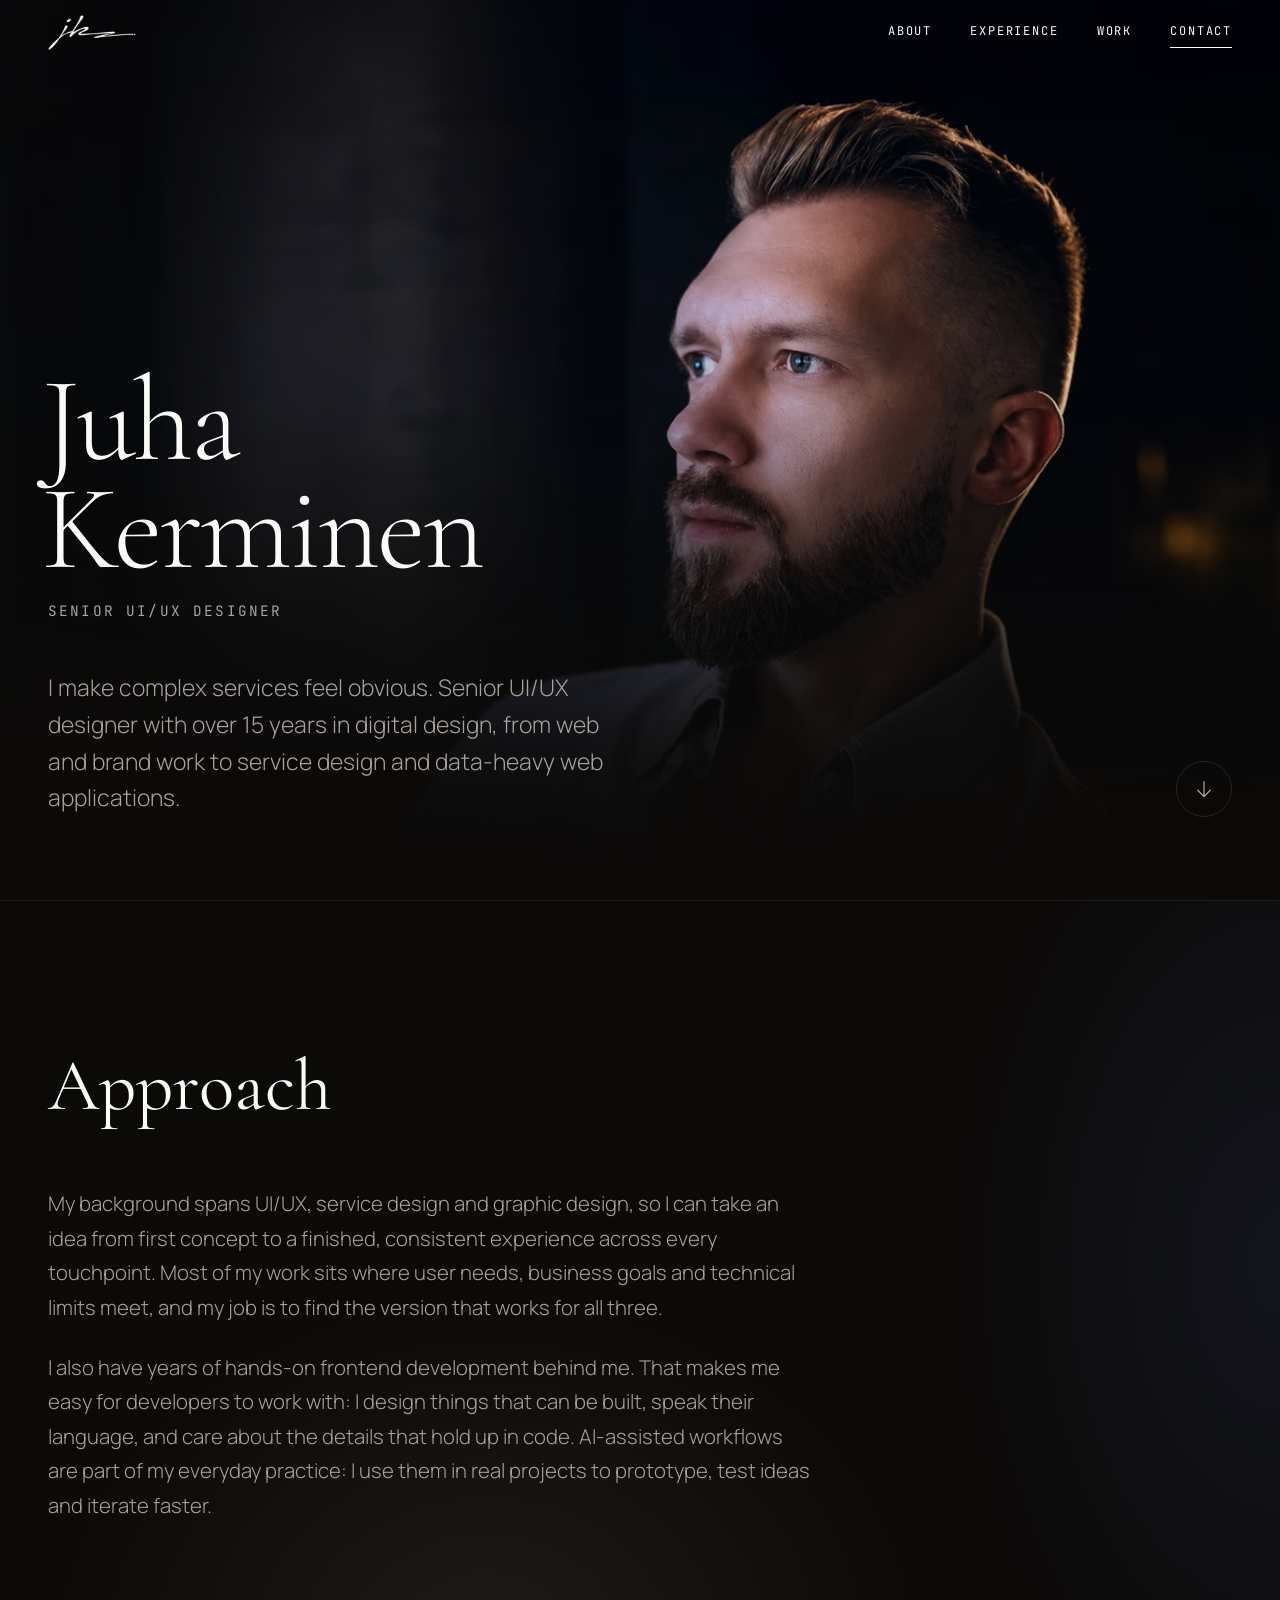
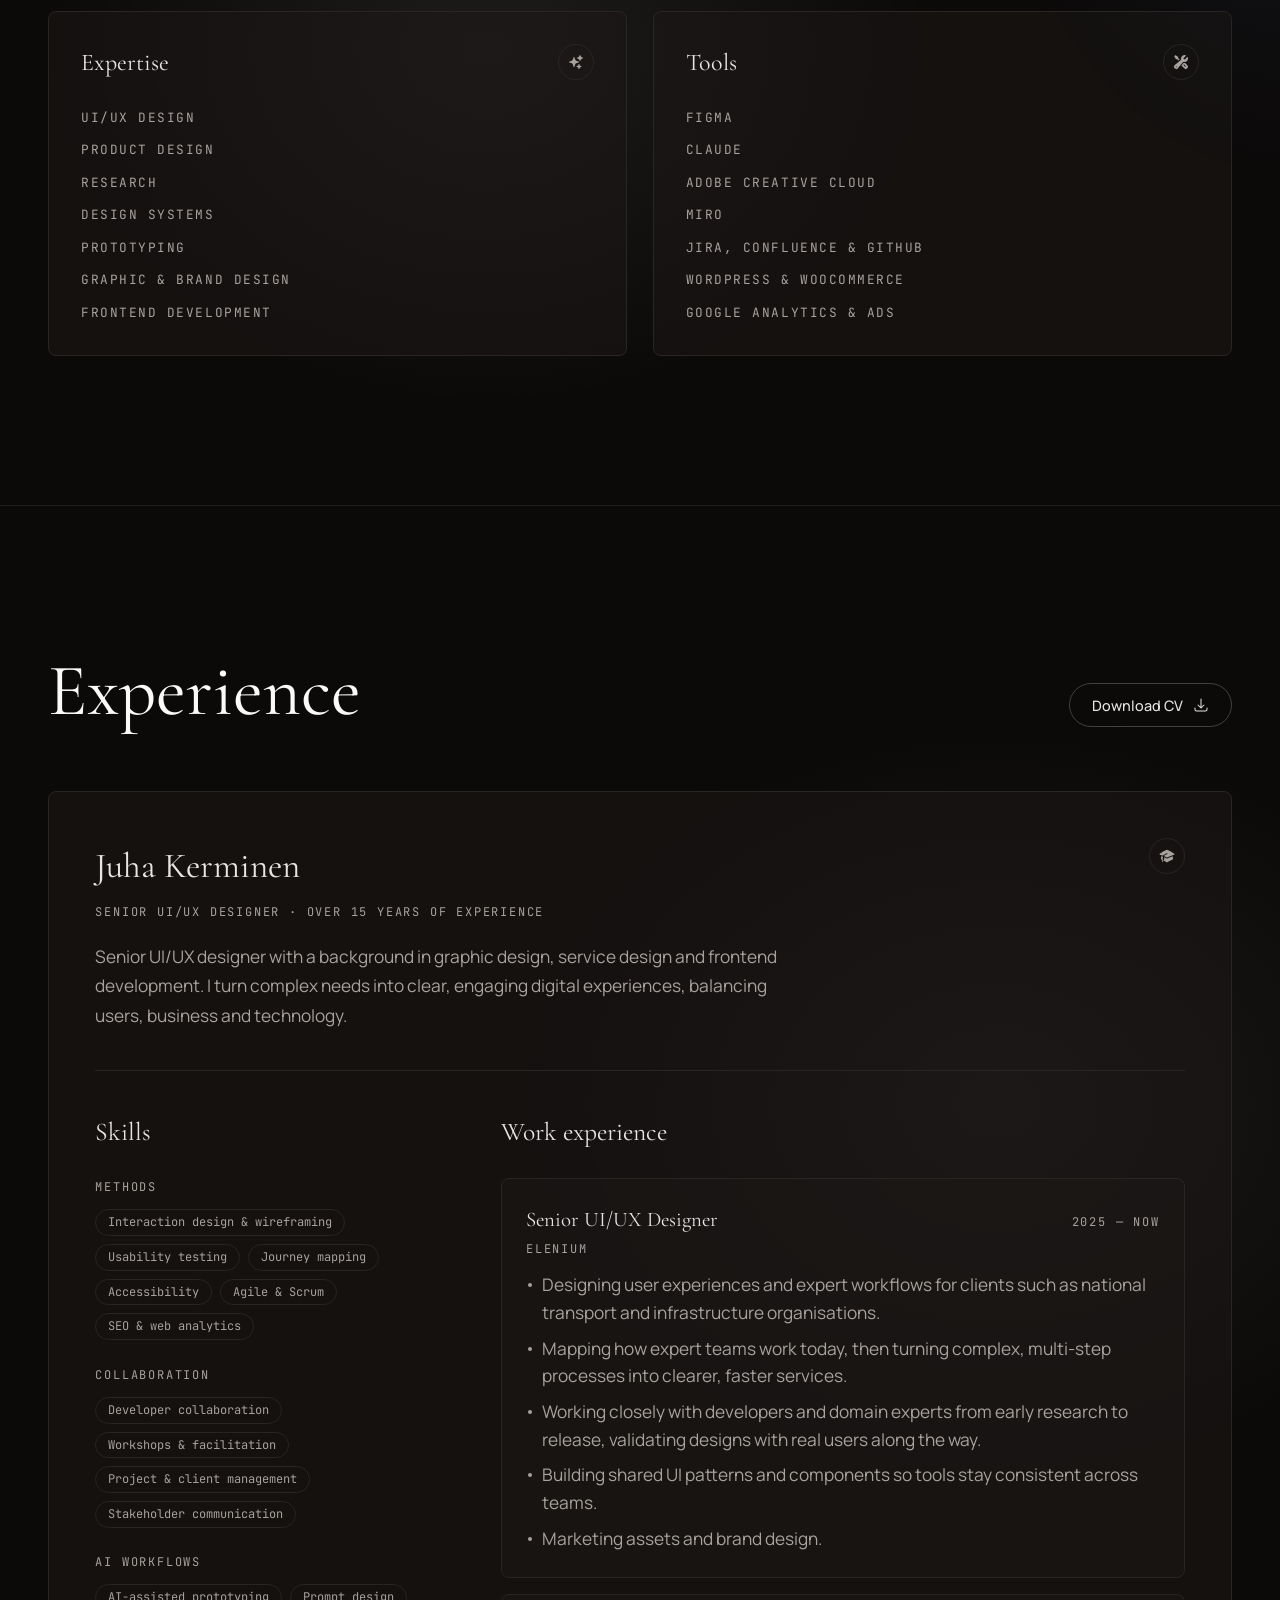
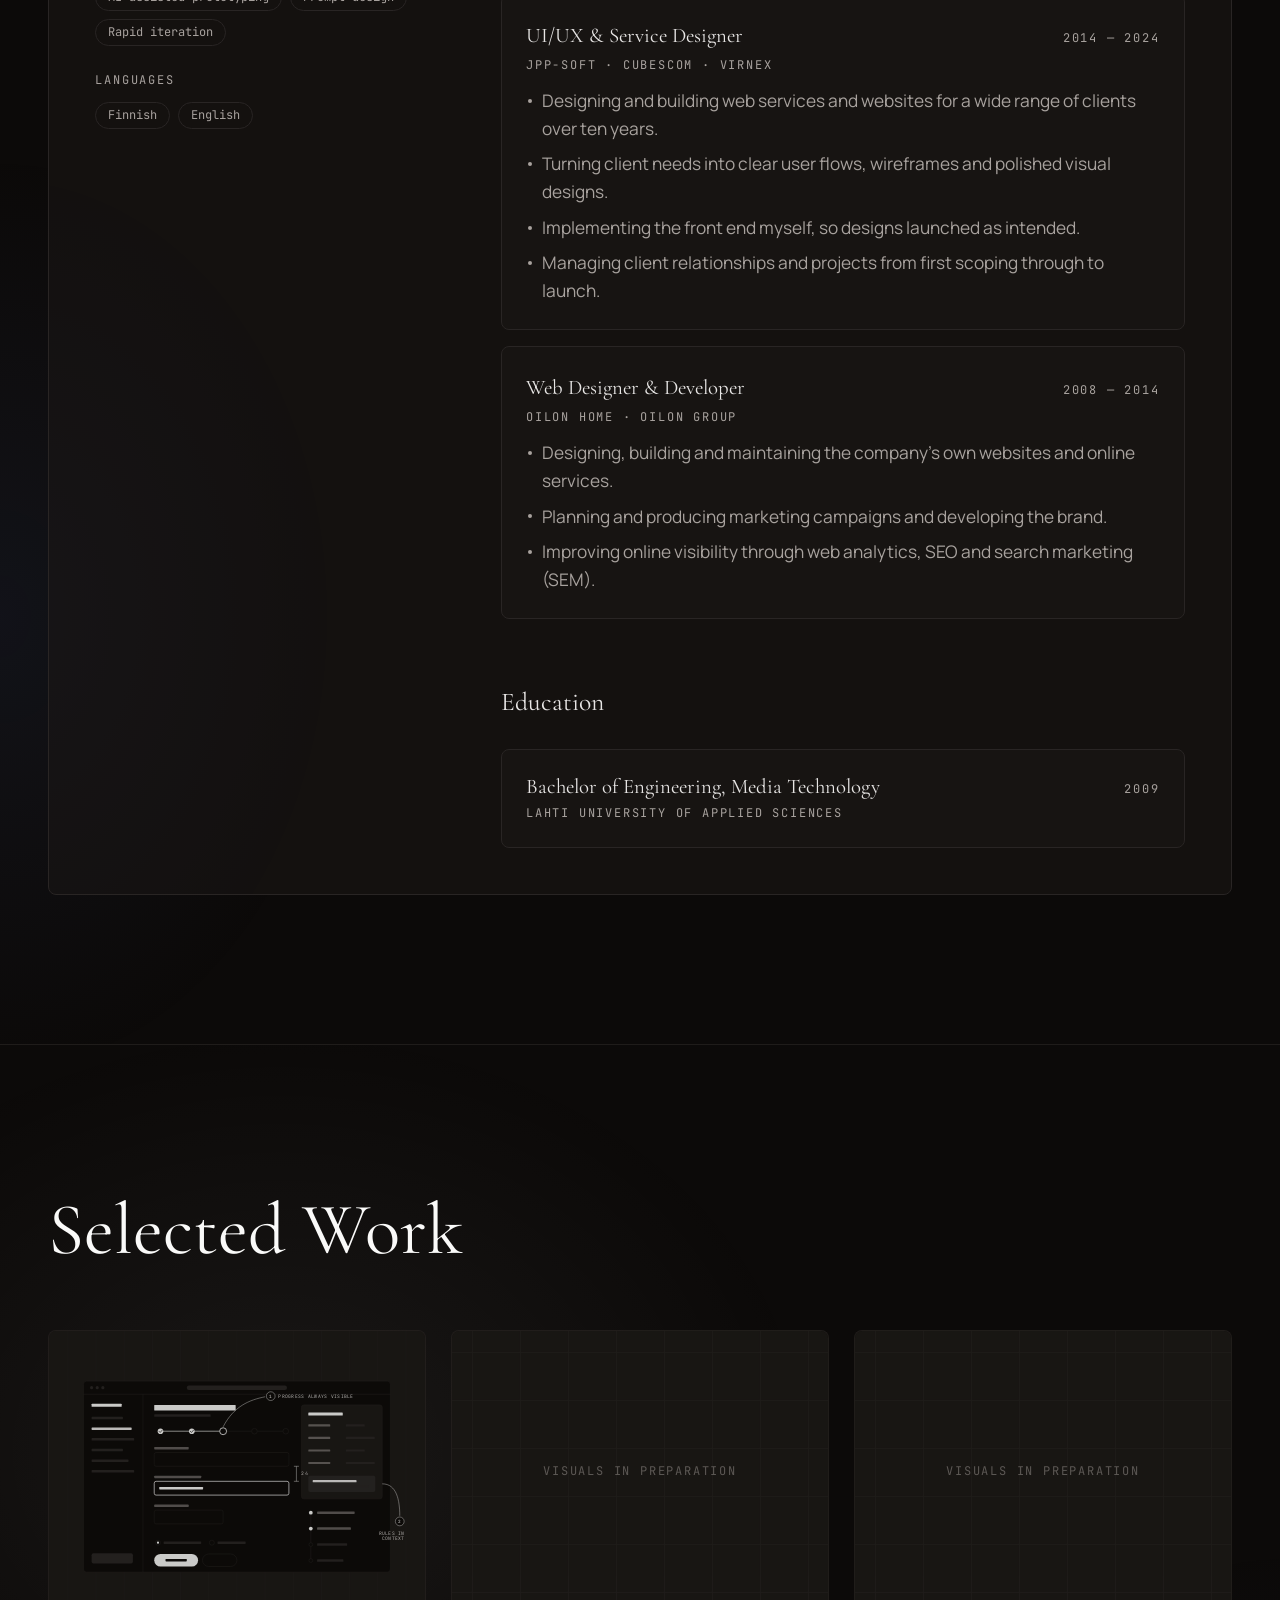
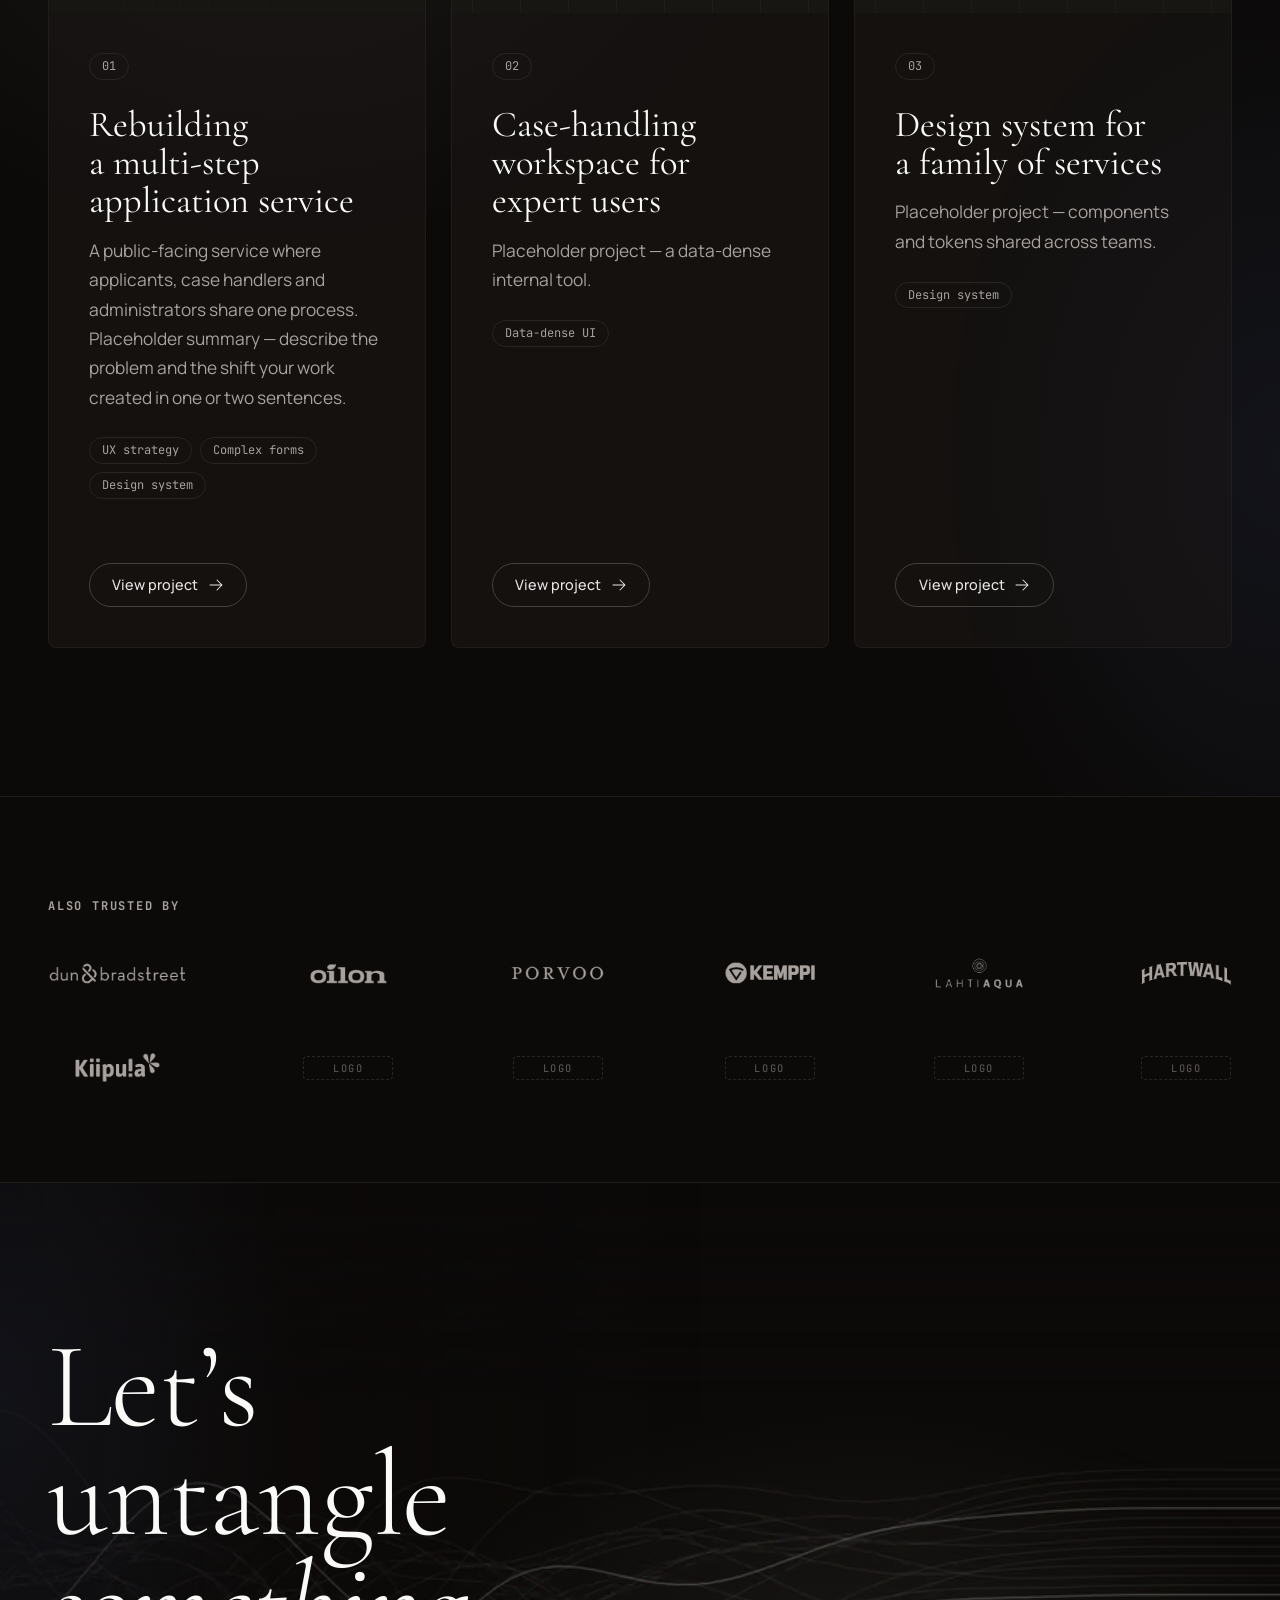
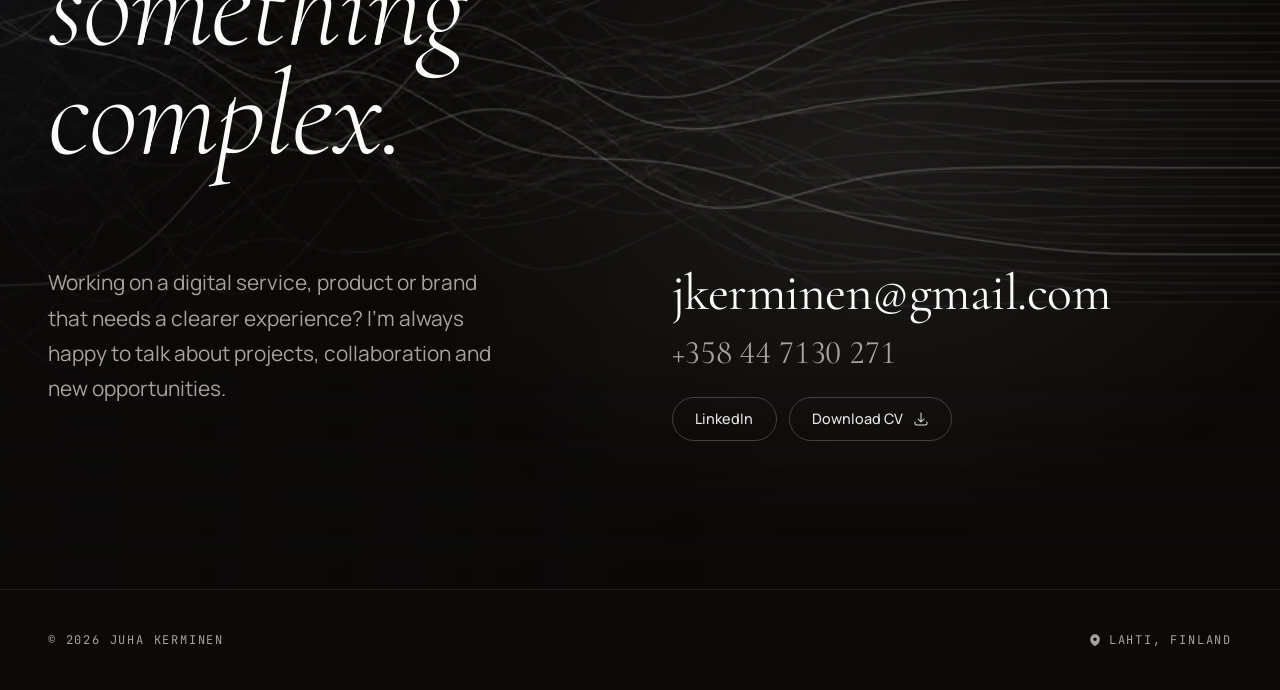
==== commit cb579882: "Add files via upload" ====
--- a/index.html
+++ b/index.html
@@ -1,16 +1,17 @@
 <!doctype html><html><head><meta charset=utf8><meta name=viewport content="width=device-width,initial-scale=1,viewport-fit=cover"><style>:root{color-scheme:light;box-sizing:border-box;padding-top:env(safe-area-inset-top,0px);padding-bottom:env(safe-area-inset-bottom,0px)}html{scroll-padding-top:env(safe-area-inset-top,0px)}body{margin:0;padding:0;font:14px -apple-system,BlinkMacSystemFont,sans-serif;background:#fff;color:#000}img{max-width:100%}[hidden]:not([hidden=until-found i]){display:none!important}</style></head><body>
 <title>Juha Kerminen Portfolio</title>
 <meta name="claude:viewport-fit-sides" content="cover">
-<meta name="description" content="I make complex services feel obvious. Senior UI/UX designer with over 15 years in digital design, from web and brand work to service design and data-heavy web applications."><meta name="theme-color" content="#0f1113"><meta property="og:title" content="Juha Kerminen — Senior UI/UX Designer"><meta property="og:description" content="I make complex services feel obvious. Senior UI/UX designer with over 15 years in digital design, from web and brand work to service design and data-heavy web applications."><meta property="og:type" content="website"><script>document.documentElement.classList.add('js');</script><link rel="stylesheet" href="assets/index.BtO3vo2p.css">
-<link rel="stylesheet" href="assets/index.BmurOYvT.css"><script type="module" src="assets/page.BT_9kWGp.js"></script> <a class="skip" href="#main" data-astro-cid-5hce7sga>Skip to content</a> <header class="header" data-header data-astro-cid-3ef6ksr2> <div class="header__inner" data-astro-cid-3ef6ksr2> <a class="brand" href="/" aria-label="Juha Kerminen, home" data-astro-cid-3ef6ksr2> <span class="brand__logo" aria-hidden="true" data-astro-cid-3ef6ksr2></span> </a> <nav class="nav" aria-label="Primary" data-astro-cid-3ef6ksr2> <ul role="list" class="nav__list" data-astro-cid-3ef6ksr2> <li data-astro-cid-3ef6ksr2><a class="nav__link" href="/#about" data-nav="about" data-astro-cid-3ef6ksr2>About</a></li><li data-astro-cid-3ef6ksr2><a class="nav__link" href="/#experience" data-nav="experience" data-astro-cid-3ef6ksr2>Experience</a></li><li data-astro-cid-3ef6ksr2><a class="nav__link" href="/#work" data-nav="work" data-astro-cid-3ef6ksr2>Work</a></li><li data-astro-cid-3ef6ksr2><a class="nav__link" href="/#contact" data-nav="contact" data-astro-cid-3ef6ksr2>Contact</a></li> </ul> </nav> <button class="menu-btn" type="button" aria-expanded="false" aria-controls="mobile-menu" data-menu-btn data-astro-cid-3ef6ksr2> <span data-menu-label data-astro-cid-3ef6ksr2>Menu</span> <span class="menu-btn__icon" aria-hidden="true" data-astro-cid-3ef6ksr2><i data-astro-cid-3ef6ksr2></i><i data-astro-cid-3ef6ksr2></i></span> </button> </div> <div class="sheet" id="mobile-menu" data-menu hidden data-astro-cid-3ef6ksr2> <nav class="sheet__nav" aria-label="Mobile" data-astro-cid-3ef6ksr2> <ul role="list" data-astro-cid-3ef6ksr2> <li style="--i:0" data-astro-cid-3ef6ksr2><a href="/#about" class="sheet__link display" data-menu-link data-astro-cid-3ef6ksr2>About</a></li><li style="--i:1" data-astro-cid-3ef6ksr2><a href="/#experience" class="sheet__link display" data-menu-link data-astro-cid-3ef6ksr2>Experience</a></li><li style="--i:2" data-astro-cid-3ef6ksr2><a href="/#work" class="sheet__link display" data-menu-link data-astro-cid-3ef6ksr2>Work</a></li><li style="--i:3" data-astro-cid-3ef6ksr2><a href="/#contact" class="sheet__link display" data-menu-link data-astro-cid-3ef6ksr2>Contact</a></li> </ul> <p class="sheet__foot label" data-astro-cid-3ef6ksr2><a href="mailto:jkerminen@gmail.com" data-astro-cid-3ef6ksr2>jkerminen@gmail.com</a></p> </nav> </div> </header> <script type="module">const l=document.querySelector("[data-header]"),t=document.querySelector("[data-menu-btn]"),u=document.querySelector("[data-menu-label]"),o=document.querySelector("[data-menu]"),m=document.getElementById("main"),g=document.querySelector("footer"),n=e=>{t.setAttribute("aria-expanded",String(e)),u.textContent=e?"Close":"Menu",o.hidden=!e,document.documentElement.classList.toggle("menu-open",e),m?.toggleAttribute("inert",e),g?.toggleAttribute("inert",e),e&&o.querySelector("a")?.focus()};t.addEventListener("click",()=>n(t.getAttribute("aria-expanded")!=="true"));o.querySelectorAll("[data-menu-link]").forEach(e=>e.addEventListener("click",()=>n(!1)));document.addEventListener("keydown",e=>{e.key==="Escape"&&t.getAttribute("aria-expanded")==="true"&&(n(!1),t.focus())});matchMedia("(min-width: 48em)").addEventListener("change",e=>e.matches&&n(!1));const d=()=>l.classList.toggle("is-scrolled",scrollY>24);addEventListener("scroll",d,{passive:!0});d();const i=document.querySelectorAll("[data-nav]"),s=[...i].map(e=>document.getElementById(e.dataset.nav)).filter(Boolean);if(s.length){const e=new IntersectionObserver(a=>{for(const r of a)r.isIntersecting&&i.forEach(c=>c.classList.toggle("is-active",c.dataset.nav===r.target.id))},{rootMargin:"-45% 0px -50% 0px"});s.forEach(a=>e.observe(a))}</script>  <main id="main" tabindex="-1" data-astro-cid-5hce7sga>  <section class="hero" id="home" aria-labelledby="hero-title" data-astro-cid-bbe6dxrz> <div class="hero__bg" data-astro-cid-bbe6dxrz> <picture data-astro-cid-bbe6dxrz="true"> <source srcset="assets/hero-portrait.RNoT5-_z_1Xjpts.avif 800w, assets/hero-portrait.RNoT5-_z_T7TlY.avif 1400w, assets/hero-portrait.RNoT5-_z_1m4xVT.avif 1861w" type="image/avif" sizes="100vw">  <img src="assets/hero-portrait.RNoT5-_z_2g9IRO.webp" srcset="assets/hero-portrait.RNoT5-_z_Z2wD0Qo.webp 800w, assets/hero-portrait.RNoT5-_z_Z1wbz8d.webp 1400w, assets/hero-portrait.RNoT5-_z_2g9IRO.webp 1861w" alt="Portrait of Juha Kerminen" sizes="100vw" loading="eager" fetchpriority="high" data-astro-cid-bbe6dxrz="true" decoding="async" width="1861" height="1111"> </picture> </div> <!-- Column guides: five hairlines across the hero --> <div class="hero__cols" aria-hidden="true" data-astro-cid-bbe6dxrz><i data-astro-cid-bbe6dxrz></i><i data-astro-cid-bbe6dxrz></i><i data-astro-cid-bbe6dxrz></i><i data-astro-cid-bbe6dxrz></i><i data-astro-cid-bbe6dxrz></i></div> <div class="hero__inner container" data-astro-cid-bbe6dxrz> <div class="hero__id" data-reveal data-astro-cid-bbe6dxrz> <h1 id="hero-title" class="hero__name display" data-astro-cid-bbe6dxrz> <span data-astro-cid-bbe6dxrz>Juha</span> <span data-astro-cid-bbe6dxrz>Kerminen</span> </h1> <p class="hero__role label" data-astro-cid-bbe6dxrz>Senior UI/UX Designer</p> </div> <div class="hero__row" data-astro-cid-bbe6dxrz> <p class="hero__intro" data-reveal style="--reveal-i:2" data-astro-cid-bbe6dxrz>I make complex services feel obvious. Senior UI/UX designer with over 15 years in digital design, from web and brand work to service design and data-heavy web applications.</p> <a class="hero__down" href="#work" aria-label="Scroll to selected work" data-reveal style="--reveal-i:3" data-astro-cid-bbe6dxrz> <svg viewBox="0 0 24 24" width="20" height="20" aria-hidden="true" data-astro-cid-bbe6dxrz><path d="M12 4v15M5 12l7 7 7-7" fill="none" stroke="currentColor" stroke-width="1.5" stroke-linecap="round" stroke-linejoin="round" data-astro-cid-bbe6dxrz></path></svg> </a> </div> </div> </section>  <section class="section" id="about" aria-labelledby="about-title" data-astro-cid-v2cbyr3p> <div class="container ab" data-astro-cid-v2cbyr3p> <h2 id="about-title" class="section__title" data-reveal data-astro-cid-v2cbyr3p>Approach</h2> <div class="ab__text" data-reveal style="--reveal-i:1" data-astro-cid-v2cbyr3p> <p data-astro-cid-v2cbyr3p>My background spans UI/UX, service design and graphic design, so I can take an idea from first concept to a finished, consistent experience across every touchpoint. Most of my work sits where user needs, business goals and technical limits meet, and my job is to find the version that works for all three.</p><p data-astro-cid-v2cbyr3p>I also have years of hands-on frontend development behind me. That makes me easy for developers to work with: I design things that can be built, speak their language, and care about the details that hold up in code. Lately I’ve been exploring AI-assisted design workflows to prototype and iterate faster.</p> </div> <div class="ab__cards" data-astro-cid-v2cbyr3p> <div class="card ab__card" data-reveal style="--reveal-i:2" data-astro-cid-v2cbyr3p> <h3 class="ab__h" data-astro-cid-v2cbyr3p>Expertise</h3> <ul role="list" class="ab__list" data-astro-cid-v2cbyr3p> <li data-astro-cid-v2cbyr3p>UI/UX design</li><li data-astro-cid-v2cbyr3p>Product design</li><li data-astro-cid-v2cbyr3p>Research</li><li data-astro-cid-v2cbyr3p>Design systems</li><li data-astro-cid-v2cbyr3p>Prototyping</li><li data-astro-cid-v2cbyr3p>Graphic &amp; brand design</li><li data-astro-cid-v2cbyr3p>Frontend development</li> </ul> </div> <div class="card ab__card" data-reveal style="--reveal-i:3" data-astro-cid-v2cbyr3p> <h3 class="ab__h" data-astro-cid-v2cbyr3p>Tools</h3> <ul role="list" class="ab__list" data-astro-cid-v2cbyr3p> <li data-astro-cid-v2cbyr3p>Figma</li><li data-astro-cid-v2cbyr3p>Claude</li><li data-astro-cid-v2cbyr3p>Adobe Creative Cloud</li><li data-astro-cid-v2cbyr3p>Miro</li><li data-astro-cid-v2cbyr3p>Jira, Confluence &amp; GitHub</li><li data-astro-cid-v2cbyr3p>WordPress &amp; WooCommerce</li><li data-astro-cid-v2cbyr3p>Google Analytics &amp; Ads</li> </ul> </div> </div> </div> </section>  <section class="section" id="experience" aria-labelledby="exp-title" data-astro-cid-xpq65ryk> <div class="container" data-astro-cid-xpq65ryk> <div class="ex__head" data-reveal data-astro-cid-xpq65ryk> <h2 id="exp-title" class="section__title" data-astro-cid-xpq65ryk>Experience</h2> <a class="btn-pill" href="/cv.pdf" data-astro-cid-xpq65ryk>
+<meta name="description" content="I make complex services feel obvious. Senior UI/UX designer with over 15 years in digital design, from web and brand work to service design and data-heavy web applications."><meta name="theme-color" content="#0f1113"><meta property="og:title" content="Juha Kerminen — Senior UI/UX Designer"><meta property="og:description" content="I make complex services feel obvious. Senior UI/UX designer with over 15 years in digital design, from web and brand work to service design and data-heavy web applications."><meta property="og:type" content="website"><script>document.documentElement.classList.add('js');</script><link rel="stylesheet" href="assets/index.biAXy1ew.css">
+<link rel="stylesheet" href="assets/index.C6INaggS.css"><script type="module" src="assets/page.BT_9kWGp.js"></script> <a class="skip" href="#main" data-astro-cid-5hce7sga>Skip to content</a> <header class="header" data-header data-astro-cid-3ef6ksr2> <div class="header__inner" data-astro-cid-3ef6ksr2> <a class="brand" href="/#home" aria-label="Juha Kerminen, home" data-astro-cid-3ef6ksr2> <span class="brand__logo" aria-hidden="true" data-astro-cid-3ef6ksr2></span> </a> <nav class="nav" aria-label="Primary" data-astro-cid-3ef6ksr2> <ul role="list" class="nav__list" data-astro-cid-3ef6ksr2> <li data-astro-cid-3ef6ksr2><a class="nav__link" href="/#about" data-nav="about" data-astro-cid-3ef6ksr2>About</a></li><li data-astro-cid-3ef6ksr2><a class="nav__link" href="/#experience" data-nav="experience" data-astro-cid-3ef6ksr2>Experience</a></li><li data-astro-cid-3ef6ksr2><a class="nav__link" href="/#work" data-nav="work" data-astro-cid-3ef6ksr2>Work</a></li><li data-astro-cid-3ef6ksr2><a class="nav__link" href="/#contact" data-nav="contact" data-astro-cid-3ef6ksr2>Contact</a></li> </ul> </nav> <button class="menu-btn" type="button" aria-expanded="false" aria-controls="mobile-menu" data-menu-btn data-astro-cid-3ef6ksr2> <span data-menu-label data-astro-cid-3ef6ksr2>Menu</span> <span class="menu-btn__icon" aria-hidden="true" data-astro-cid-3ef6ksr2><i data-astro-cid-3ef6ksr2></i><i data-astro-cid-3ef6ksr2></i></span> </button> </div> <div class="sheet" id="mobile-menu" data-menu hidden data-astro-cid-3ef6ksr2> <nav class="sheet__nav" aria-label="Mobile" data-astro-cid-3ef6ksr2> <ul role="list" data-astro-cid-3ef6ksr2> <li style="--i:0" data-astro-cid-3ef6ksr2><a href="/#about" class="sheet__link display" data-menu-link data-astro-cid-3ef6ksr2>About</a></li><li style="--i:1" data-astro-cid-3ef6ksr2><a href="/#experience" class="sheet__link display" data-menu-link data-astro-cid-3ef6ksr2>Experience</a></li><li style="--i:2" data-astro-cid-3ef6ksr2><a href="/#work" class="sheet__link display" data-menu-link data-astro-cid-3ef6ksr2>Work</a></li><li style="--i:3" data-astro-cid-3ef6ksr2><a href="/#contact" class="sheet__link display" data-menu-link data-astro-cid-3ef6ksr2>Contact</a></li> </ul> <p class="sheet__foot label" data-astro-cid-3ef6ksr2><a href="mailto:jkerminen@gmail.com" data-astro-cid-3ef6ksr2>jkerminen@gmail.com</a></p> </nav> </div> </header> <script type="module">const l=document.querySelector("[data-header]"),t=document.querySelector("[data-menu-btn]"),u=document.querySelector("[data-menu-label]"),o=document.querySelector("[data-menu]"),m=document.getElementById("main"),g=document.querySelector("footer"),n=e=>{t.setAttribute("aria-expanded",String(e)),u.textContent=e?"Close":"Menu",o.hidden=!e,document.documentElement.classList.toggle("menu-open",e),m?.toggleAttribute("inert",e),g?.toggleAttribute("inert",e),e&&o.querySelector("a")?.focus()};t.addEventListener("click",()=>n(t.getAttribute("aria-expanded")!=="true"));o.querySelectorAll("[data-menu-link]").forEach(e=>e.addEventListener("click",()=>n(!1)));document.addEventListener("keydown",e=>{e.key==="Escape"&&t.getAttribute("aria-expanded")==="true"&&(n(!1),t.focus())});matchMedia("(min-width: 48em)").addEventListener("change",e=>e.matches&&n(!1));const d=()=>l.classList.toggle("is-scrolled",scrollY>24);addEventListener("scroll",d,{passive:!0});d();const i=document.querySelectorAll("[data-nav]"),s=[...i].map(e=>document.getElementById(e.dataset.nav)).filter(Boolean);if(s.length){const e=new IntersectionObserver(a=>{for(const r of a)r.isIntersecting&&i.forEach(c=>c.classList.toggle("is-active",c.dataset.nav===r.target.id))},{rootMargin:"-45% 0px -50% 0px"});s.forEach(a=>e.observe(a))}</script>  <main id="main" tabindex="-1" data-astro-cid-5hce7sga>  <section class="hero" id="home" aria-labelledby="hero-title" data-astro-cid-bbe6dxrz> <div class="hero__bg" data-astro-cid-bbe6dxrz> <picture data-astro-cid-bbe6dxrz="true"> <source srcset="assets/hero-portrait.CHGqxgqv_Z1NRhvD.avif 800w, assets/hero-portrait.CHGqxgqv_Z1Fzuft.avif 1400w, assets/hero-portrait.CHGqxgqv_1bD1HM.avif 1861w" type="image/avif" sizes="100vw">  <img src="assets/hero-portrait.CHGqxgqv_2v21jG.webp" srcset="assets/hero-portrait.CHGqxgqv_ske2U.webp 800w, assets/hero-portrait.CHGqxgqv_Z280t9h.webp 1400w, assets/hero-portrait.CHGqxgqv_2v21jG.webp 1861w" alt="Portrait of Juha Kerminen" sizes="100vw" loading="eager" fetchpriority="high" data-astro-cid-bbe6dxrz="true" decoding="async" width="1861" height="1111"> </picture> </div> <div class="hero__inner container" data-astro-cid-bbe6dxrz> <div class="hero__id" data-reveal data-astro-cid-bbe6dxrz> <h1 id="hero-title" class="hero__name display" data-astro-cid-bbe6dxrz> <span data-astro-cid-bbe6dxrz>Juha</span> <span data-astro-cid-bbe6dxrz>Kerminen</span> </h1> <p class="hero__role label" data-astro-cid-bbe6dxrz>Senior UI/UX Designer</p> </div> <div class="hero__row" data-astro-cid-bbe6dxrz> <p class="hero__intro" data-reveal style="--reveal-i:2" data-astro-cid-bbe6dxrz>I make complex services feel obvious. Senior UI/UX designer with over 15 years in digital design, from web and brand work to service design and data-heavy web applications.</p> <a class="hero__down" href="#about" aria-label="Scroll to approach" data-reveal style="--reveal-i:3" data-astro-cid-bbe6dxrz> <!-- Heroicons 24 solid: arrow-down --><svg viewBox="0 0 24 24" fill="currentColor" width="20" height="20" aria-hidden="true" data-astro-cid-bbe6dxrz><path fill-rule="evenodd" d="M12 2.25a.75.75 0 0 1 .75.75v16.19l6.22-6.22a.75.75 0 1 1 1.06 1.06l-7.5 7.5a.75.75 0 0 1-1.06 0l-7.5-7.5a.75.75 0 1 1 1.06-1.06l6.22 6.22V3a.75.75 0 0 1 .75-.75Z" clip-rule="evenodd" data-astro-cid-bbe6dxrz></path></svg> </a> </div> </div> </section>  <section class="section" id="about" aria-labelledby="about-title" data-astro-cid-v2cbyr3p> <div class="container ab" data-astro-cid-v2cbyr3p> <h2 id="about-title" class="section__title" data-reveal data-astro-cid-v2cbyr3p>Approach</h2> <div class="ab__text" data-reveal style="--reveal-i:1" data-astro-cid-v2cbyr3p> <p data-astro-cid-v2cbyr3p>My background spans UI/UX, service design and graphic design, so I can take an idea from first concept to a finished, consistent experience across every touchpoint. Most of my work sits where user needs, business goals and technical limits meet, and my job is to find the version that works for all three.</p><p data-astro-cid-v2cbyr3p>I also have years of hands-on frontend development behind me. That makes me easy for developers to work with: I design things that can be built, speak their language, and care about the details that hold up in code. AI-assisted workflows are part of my everyday practice: I use them in real projects to prototype, test ideas and iterate faster.</p> </div> <div class="ab__cards" data-astro-cid-v2cbyr3p> <div class="card ab__card" data-reveal style="--reveal-i:2" data-astro-cid-v2cbyr3p> <div class="ab__head" data-astro-cid-v2cbyr3p> <h3 class="ab__h" data-astro-cid-v2cbyr3p>Expertise</h3> <span class="icon-badge" aria-hidden="true" data-astro-cid-v2cbyr3p> <!-- Heroicons 24 solid: sparkles (MIT) --> <svg viewBox="0 0 24 24" fill="currentColor" width="16" height="16" data-astro-cid-v2cbyr3p> <path fill-rule="evenodd" d="M9 4.5a.75.75 0 0 1 .721.544l.813 2.846a3.75 3.75 0 0 0 2.576 2.576l2.846.813a.75.75 0 0 1 0 1.442l-2.846.813a3.75 3.75 0 0 0-2.576 2.576l-.813 2.846a.75.75 0 0 1-1.442 0l-.813-2.846a3.75 3.75 0 0 0-2.576-2.576l-2.846-.813a.75.75 0 0 1 0-1.442l2.846-.813A3.75 3.75 0 0 0 7.466 7.89l.813-2.846A.75.75 0 0 1 9 4.5ZM18 1.5a.75.75 0 0 1 .728.568l.258 1.036c.236.94.97 1.674 1.91 1.91l1.036.258a.75.75 0 0 1 0 1.456l-1.036.258c-.94.236-1.674.97-1.91 1.91l-.258 1.036a.75.75 0 0 1-1.456 0l-.258-1.036a2.625 2.625 0 0 0-1.91-1.91l-1.036-.258a.75.75 0 0 1 0-1.456l1.036-.258a2.625 2.625 0 0 0 1.91-1.91l.258-1.036A.75.75 0 0 1 18 1.5ZM16.5 15a.75.75 0 0 1 .712.513l.394 1.183c.15.447.5.799.948.948l1.183.395a.75.75 0 0 1 0 1.422l-1.183.395c-.447.15-.799.5-.948.948l-.395 1.183a.75.75 0 0 1-1.422 0l-.395-1.183a1.5 1.5 0 0 0-.948-.948l-1.183-.395a.75.75 0 0 1 0-1.422l1.183-.395c.447-.15.799-.5.948-.948l.395-1.183A.75.75 0 0 1 16.5 15Z" clip-rule="evenodd" data-astro-cid-v2cbyr3p></path> </svg> </span> </div> <ul role="list" class="ab__list" data-astro-cid-v2cbyr3p> <li data-astro-cid-v2cbyr3p>UI/UX design</li><li data-astro-cid-v2cbyr3p>Product design</li><li data-astro-cid-v2cbyr3p>Research</li><li data-astro-cid-v2cbyr3p>Design systems</li><li data-astro-cid-v2cbyr3p>Prototyping</li><li data-astro-cid-v2cbyr3p>Graphic &amp; brand design</li><li data-astro-cid-v2cbyr3p>Frontend development</li> </ul> </div> <div class="card ab__card" data-reveal style="--reveal-i:3" data-astro-cid-v2cbyr3p> <div class="ab__head" data-astro-cid-v2cbyr3p> <h3 class="ab__h" data-astro-cid-v2cbyr3p>Tools</h3> <span class="icon-badge" aria-hidden="true" data-astro-cid-v2cbyr3p> <svg viewBox="0 0 24 24" fill="currentColor" width="16" height="16" data-astro-cid-v2cbyr3p> <path fill-rule="evenodd" d="M12 6.75a5.25 5.25 0 0 1 6.775-5.025.75.75 0 0 1 .313 1.248l-3.32 3.319c.063.475.276.934.641 1.299.365.365.824.578 1.3.64l3.318-3.319a.75.75 0 0 1 1.248.313 5.25 5.25 0 0 1-5.472 6.756c-1.018-.086-1.87.1-2.309.634L7.344 21.3A3.298 3.298 0 1 1 2.7 16.657l8.684-7.151c.533-.44.72-1.291.634-2.309A5.342 5.342 0 0 1 12 6.75ZM4.117 19.125a.75.75 0 0 1 .75-.75h.008a.75.75 0 0 1 .75.75v.008a.75.75 0 0 1-.75.75h-.008a.75.75 0 0 1-.75-.75v-.008Z" clip-rule="evenodd" data-astro-cid-v2cbyr3p></path> <path d="m10.076 8.64-2.201-2.2V4.874a.75.75 0 0 0-.364-.643l-3.75-2.25a.75.75 0 0 0-.916.113l-.75.75a.75.75 0 0 0-.113.916l2.25 3.75a.75.75 0 0 0 .643.364h1.564l2.062 2.062 1.575-1.297Z" data-astro-cid-v2cbyr3p></path> <path fill-rule="evenodd" d="m12.556 17.329 4.183 4.182a3.375 3.375 0 0 0 4.773-4.773l-3.306-3.305a6.803 6.803 0 0 1-1.53.043c-.394-.034-.682-.006-.867.042a.589.589 0 0 0-.167.063l-3.086 3.748Zm3.414-1.36a.75.75 0 0 1 1.06 0l1.875 1.876a.75.75 0 1 1-1.06 1.06L15.97 17.03a.75.75 0 0 1 0-1.06Z" clip-rule="evenodd" data-astro-cid-v2cbyr3p></path> </svg> </span> </div> <ul role="list" class="ab__list" data-astro-cid-v2cbyr3p> <li data-astro-cid-v2cbyr3p>Figma</li><li data-astro-cid-v2cbyr3p>Claude</li><li data-astro-cid-v2cbyr3p>Adobe Creative Cloud</li><li data-astro-cid-v2cbyr3p>Miro</li><li data-astro-cid-v2cbyr3p>Jira, Confluence &amp; GitHub</li><li data-astro-cid-v2cbyr3p>WordPress &amp; WooCommerce</li><li data-astro-cid-v2cbyr3p>Google Analytics &amp; Ads</li> </ul> </div> </div> </div> </section>  <section class="section" id="experience" aria-labelledby="exp-title" data-astro-cid-xpq65ryk> <div class="container" data-astro-cid-xpq65ryk> <div class="ex__head" data-reveal data-astro-cid-xpq65ryk> <h2 id="exp-title" class="section__title" data-astro-cid-xpq65ryk>Experience</h2> <a class="btn-pill" href="/cv.pdf" data-astro-cid-xpq65ryk>
 Download CV
-<svg viewBox="0 0 24 24" width="16" height="16" aria-hidden="true" data-astro-cid-xpq65ryk><path d="M12 4v12M6 11l6 6 6-6M5 20h14" fill="none" stroke="currentColor" stroke-width="1.5" stroke-linecap="round" stroke-linejoin="round" data-astro-cid-xpq65ryk></path></svg> </a> </div> <article class="card ex" data-reveal style="--reveal-i:1" data-astro-cid-xpq65ryk> <header class="ex__id" data-astro-cid-xpq65ryk> <h3 class="ex__name" data-astro-cid-xpq65ryk>Juha Kerminen</h3> <p class="label" data-astro-cid-xpq65ryk>Senior UI/UX Designer</p> <p class="ex__summary" data-astro-cid-xpq65ryk>Senior UI/UX designer with a background in graphic design, service design and frontend development. I turn complex needs into clear, engaging digital experiences, balancing users, business and technology.</p> </header> <div class="ex__grid" data-astro-cid-xpq65ryk> <div class="ex__col" data-astro-cid-xpq65ryk> <h4 class="ex__h" data-astro-cid-xpq65ryk>Skills</h4> <dl class="ex__skills" data-astro-cid-xpq65ryk> <div data-astro-cid-xpq65ryk> <dt class="label" data-astro-cid-xpq65ryk>Methods</dt> <dd data-astro-cid-xpq65ryk><ul role="list" data-astro-cid-xpq65ryk><li data-astro-cid-xpq65ryk>Interaction design &amp; wireframing</li><li data-astro-cid-xpq65ryk>Usability testing</li><li data-astro-cid-xpq65ryk>Journey mapping</li><li data-astro-cid-xpq65ryk>Accessibility</li><li data-astro-cid-xpq65ryk>SEO &amp; web analytics</li></ul></dd> </div><div data-astro-cid-xpq65ryk> <dt class="label" data-astro-cid-xpq65ryk>Collaboration</dt> <dd data-astro-cid-xpq65ryk><ul role="list" data-astro-cid-xpq65ryk><li data-astro-cid-xpq65ryk>Developer collaboration</li><li data-astro-cid-xpq65ryk>Workshops &amp; facilitation</li><li data-astro-cid-xpq65ryk>Project &amp; client management</li><li data-astro-cid-xpq65ryk>Stakeholder communication</li></ul></dd> </div><div data-astro-cid-xpq65ryk> <dt class="label" data-astro-cid-xpq65ryk>AI workflows</dt> <dd data-astro-cid-xpq65ryk><ul role="list" data-astro-cid-xpq65ryk><li data-astro-cid-xpq65ryk>AI-assisted prototyping</li><li data-astro-cid-xpq65ryk>Prompt design</li><li data-astro-cid-xpq65ryk>Rapid iteration</li></ul></dd> </div><div data-astro-cid-xpq65ryk> <dt class="label" data-astro-cid-xpq65ryk>Languages</dt> <dd data-astro-cid-xpq65ryk><ul role="list" data-astro-cid-xpq65ryk><li data-astro-cid-xpq65ryk>Finnish</li><li data-astro-cid-xpq65ryk>English</li></ul></dd> </div> </dl> </div> <div class="ex__col" data-astro-cid-xpq65ryk> <h4 class="ex__h" data-astro-cid-xpq65ryk>Work experience</h4> <ol role="list" class="ex__roles" data-astro-cid-xpq65ryk> <li data-astro-cid-xpq65ryk> <div class="ex__role-head" data-astro-cid-xpq65ryk> <h5 class="ex__role" data-astro-cid-xpq65ryk>Senior UI/UX Designer</h5> <span class="label" data-astro-cid-xpq65ryk>2025 — now</span> </div> <p class="ex__org" data-astro-cid-xpq65ryk>Elenium</p> <ul role="list" class="ex__points" data-astro-cid-xpq65ryk><li data-astro-cid-xpq65ryk>UI/UX design for digital products and services.</li><li data-astro-cid-xpq65ryk>Product and service design from concept to delivery.</li><li data-astro-cid-xpq65ryk>Marketing assets and brand design.</li></ul> </li><li data-astro-cid-xpq65ryk> <div class="ex__role-head" data-astro-cid-xpq65ryk> <h5 class="ex__role" data-astro-cid-xpq65ryk>UI/UX &amp; Service Designer</h5> <span class="label" data-astro-cid-xpq65ryk>2014 — 2024</span> </div> <p class="ex__org" data-astro-cid-xpq65ryk>JPP-Soft · Cubescom · Virnex</p> <ul role="list" class="ex__points" data-astro-cid-xpq65ryk><li data-astro-cid-xpq65ryk>UI/UX and service design for client projects over ten years.</li><li data-astro-cid-xpq65ryk>Project and client management, from scoping to delivery.</li><li data-astro-cid-xpq65ryk>Frontend web development alongside design.</li></ul> </li><li data-astro-cid-xpq65ryk> <div class="ex__role-head" data-astro-cid-xpq65ryk> <h5 class="ex__role" data-astro-cid-xpq65ryk>Web Designer &amp; Developer</h5> <span class="label" data-astro-cid-xpq65ryk>2008 — 2014</span> </div> <p class="ex__org" data-astro-cid-xpq65ryk>Oilon Home · Oilon Group</p> <ul role="list" class="ex__points" data-astro-cid-xpq65ryk><li data-astro-cid-xpq65ryk>Web design and development.</li><li data-astro-cid-xpq65ryk>Design and execution of marketing campaigns and brand development.</li><li data-astro-cid-xpq65ryk>Website analytics, search engine optimisation (SEO) and search marketing (SEM).</li></ul> </li> </ol> <h4 class="ex__h ex__h--sub" data-astro-cid-xpq65ryk>Education</h4> <ul role="list" class="ex__edu" data-astro-cid-xpq65ryk> <li data-astro-cid-xpq65ryk> <span class="ex__role" data-astro-cid-xpq65ryk>Bachelor of Engineering, Media Technology</span> <span class="ex__org" data-astro-cid-xpq65ryk>Lahti University of Applied Sciences · 2009</span> </li> </ul> </div> </div> </article> </div> </section>  <section class="section" id="work" aria-labelledby="work-title" data-astro-cid-j7pv25f6> <div class="container" data-astro-cid-j7pv25f6> <h2 id="work-title" class="section__title work__title" data-reveal data-astro-cid-j7pv25f6>Selected Work</h2> <div class="work" style="--cols:3" data-astro-cid-j7pv25f6> <article class="pc card" data-reveal data-astro-cid-mspuyifq> <div class="pc__cover" aria-hidden="true" data-astro-cid-mspuyifq> <svg class="cov" viewBox="0 0 1200 760" preserveAspectRatio="xMidYMid meet" role="img" aria-label="Illustration: a multi-step application interface with design annotations" data-astro-cid-uscr7i6b> <rect class="cov-bg" x="-600" y="-600" width="2400" height="1960" data-astro-cid-uscr7i6b></rect> <!-- faint 12-col grid --> <g class="cov-grid" data-astro-cid-uscr7i6b> <line x1="60" y1="-600" x2="60" y2="1360" data-astro-cid-uscr7i6b></line><line x1="150" y1="-600" x2="150" y2="1360" data-astro-cid-uscr7i6b></line><line x1="240" y1="-600" x2="240" y2="1360" data-astro-cid-uscr7i6b></line><line x1="330" y1="-600" x2="330" y2="1360" data-astro-cid-uscr7i6b></line><line x1="420" y1="-600" x2="420" y2="1360" data-astro-cid-uscr7i6b></line><line x1="510" y1="-600" x2="510" y2="1360" data-astro-cid-uscr7i6b></line><line x1="600" y1="-600" x2="600" y2="1360" data-astro-cid-uscr7i6b></line><line x1="690" y1="-600" x2="690" y2="1360" data-astro-cid-uscr7i6b></line><line x1="780" y1="-600" x2="780" y2="1360" data-astro-cid-uscr7i6b></line><line x1="870" y1="-600" x2="870" y2="1360" data-astro-cid-uscr7i6b></line><line x1="960" y1="-600" x2="960" y2="1360" data-astro-cid-uscr7i6b></line><line x1="1050" y1="-600" x2="1050" y2="1360" data-astro-cid-uscr7i6b></line><line x1="1140" y1="-600" x2="1140" y2="1360" data-astro-cid-uscr7i6b></line> </g> <g class="cov-ui" data-astro-cid-uscr7i6b> <rect class="s" x="110" y="90" width="980" height="610" rx="10" data-astro-cid-uscr7i6b></rect> <line class="l" x1="110" y1="132" x2="1090" y2="132" data-astro-cid-uscr7i6b></line> <circle class="m" cx="136" cy="111" r="5" data-astro-cid-uscr7i6b></circle><circle class="m" cx="154" cy="111" r="5" data-astro-cid-uscr7i6b></circle><circle class="m" cx="172" cy="111" r="5" data-astro-cid-uscr7i6b></circle> <rect class="l-fill" x="440" y="104" width="320" height="14" rx="7" data-astro-cid-uscr7i6b></rect> <!-- sidebar --> <line class="l" x1="300" y1="132" x2="300" y2="700" data-astro-cid-uscr7i6b></line> <rect class="i" x="136" y="162" width="96" height="10" rx="2" data-astro-cid-uscr7i6b></rect> <rect class="l-fill" x="136" y="204" width="100" height="8" rx="2" data-astro-cid-uscr7i6b></rect><rect class="a-fill" x="136" y="238" width="128" height="8" rx="2" data-astro-cid-uscr7i6b></rect><rect class="l-fill" x="136" y="272" width="136" height="8" rx="2" data-astro-cid-uscr7i6b></rect><rect class="l-fill" x="136" y="306" width="100" height="8" rx="2" data-astro-cid-uscr7i6b></rect><rect class="l-fill" x="136" y="340" width="118" height="8" rx="2" data-astro-cid-uscr7i6b></rect><rect class="l-fill" x="136" y="374" width="136" height="8" rx="2" data-astro-cid-uscr7i6b></rect> <rect class="l-fill" x="136" y="640" width="132" height="32" rx="6" data-astro-cid-uscr7i6b></rect> <!-- main: title + stepper --> <rect class="i" x="336" y="166" width="260" height="18" rx="2" data-astro-cid-uscr7i6b></rect> <rect class="l-fill" x="336" y="196" width="180" height="8" rx="2" data-astro-cid-uscr7i6b></rect> <line class="l" x1="356" y1="250" x2="756" y2="250" data-astro-cid-uscr7i6b></line> <line class="i-line" x1="356" y1="250" x2="556" y2="250" data-astro-cid-uscr7i6b></line> <circle class="i" cx="356" cy="250" r="9" data-astro-cid-uscr7i6b></circle><circle class="i" cx="456" cy="250" r="9" data-astro-cid-uscr7i6b></circle><circle class="cur" cx="556" cy="250" r="11" data-astro-cid-uscr7i6b></circle><circle class="s" cx="656" cy="250" r="9" data-astro-cid-uscr7i6b></circle><circle class="s" cx="756" cy="250" r="9" data-astro-cid-uscr7i6b></circle> <path class="chk" d="M351 250l4 4 7-8M451 250l4 4 7-8" data-astro-cid-uscr7i6b></path> <!-- form fields --> <g data-astro-cid-uscr7i6b> <rect class="m-fill" x="336" y="300" width="110" height="8" rx="2" data-astro-cid-uscr7i6b></rect> <rect class="s" x="336" y="318" width="430" height="44" rx="6" data-astro-cid-uscr7i6b></rect>  </g><g data-astro-cid-uscr7i6b> <rect class="m-fill" x="336" y="392" width="150" height="8" rx="2" data-astro-cid-uscr7i6b></rect> <rect class="s focus" x="336" y="410" width="430" height="44" rx="6" data-astro-cid-uscr7i6b></rect> <rect class="i" x="352" y="428" width="140" height="8" rx="2" data-astro-cid-uscr7i6b></rect> </g><g data-astro-cid-uscr7i6b> <rect class="m-fill" x="336" y="484" width="110" height="8" rx="2" data-astro-cid-uscr7i6b></rect> <rect class="s" x="336" y="502" width="220" height="44" rx="6" data-astro-cid-uscr7i6b></rect>  </g> <!-- radio --> <circle class="s" cx="348" cy="606" r="8" data-astro-cid-uscr7i6b></circle><circle class="i" cx="348" cy="606" r="3.5" data-astro-cid-uscr7i6b></circle> <rect class="l-fill" x="366" y="602" width="120" height="8" rx="2" data-astro-cid-uscr7i6b></rect> <circle class="s" cx="520" cy="606" r="8" data-astro-cid-uscr7i6b></circle> <rect class="l-fill" x="538" y="602" width="90" height="8" rx="2" data-astro-cid-uscr7i6b></rect> <!-- buttons --> <rect class="i" x="336" y="642" width="140" height="40" rx="20" data-astro-cid-uscr7i6b></rect> <rect class="p-fill" x="372" y="658" width="68" height="8" rx="2" data-astro-cid-uscr7i6b></rect> <rect class="s" x="490" y="642" width="110" height="40" rx="20" data-astro-cid-uscr7i6b></rect> <!-- right panel: summary + timeline --> <rect class="panel" x="806" y="166" width="258" height="300" rx="8" data-astro-cid-uscr7i6b></rect> <rect class="i" x="828" y="190" width="110" height="10" rx="2" data-astro-cid-uscr7i6b></rect> <g data-astro-cid-uscr7i6b> <rect class="m-fill" x="828" y="228" width="70" height="7" rx="2" data-astro-cid-uscr7i6b></rect> <rect class="l-fill" x="948" y="228" width="60" height="7" rx="2" data-astro-cid-uscr7i6b></rect> </g><g data-astro-cid-uscr7i6b> <rect class="m-fill" x="828" y="268" width="70" height="7" rx="2" data-astro-cid-uscr7i6b></rect> <rect class="l-fill" x="948" y="268" width="92" height="7" rx="2" data-astro-cid-uscr7i6b></rect> </g><g data-astro-cid-uscr7i6b> <rect class="m-fill" x="828" y="308" width="70" height="7" rx="2" data-astro-cid-uscr7i6b></rect> <rect class="l-fill" x="948" y="308" width="60" height="7" rx="2" data-astro-cid-uscr7i6b></rect> </g><g data-astro-cid-uscr7i6b> <rect class="m-fill" x="828" y="348" width="70" height="7" rx="2" data-astro-cid-uscr7i6b></rect> <rect class="l-fill" x="948" y="348" width="92" height="7" rx="2" data-astro-cid-uscr7i6b></rect> </g> <rect class="note" x="828" y="392" width="214" height="52" rx="6" data-astro-cid-uscr7i6b></rect> <rect class="a-fill" x="842" y="406" width="140" height="7" rx="2" data-astro-cid-uscr7i6b></rect> <rect class="l-fill" x="842" y="422" width="180" height="7" rx="2" data-astro-cid-uscr7i6b></rect> <line class="l" x1="836" y1="510" x2="836" y2="664" data-astro-cid-uscr7i6b></line> <g data-astro-cid-uscr7i6b> <circle class="i" cx="836" cy="510" r="6" data-astro-cid-uscr7i6b></circle> <rect class="m-fill" x="856" y="506" width="120" height="8" rx="2" data-astro-cid-uscr7i6b></rect> </g><g data-astro-cid-uscr7i6b> <circle class="i" cx="836" cy="561" r="6" data-astro-cid-uscr7i6b></circle> <rect class="m-fill" x="856" y="557" width="108" height="8" rx="2" data-astro-cid-uscr7i6b></rect> </g><g data-astro-cid-uscr7i6b> <circle class="s" cx="836" cy="612" r="6" data-astro-cid-uscr7i6b></circle> <rect class="l-fill" x="856" y="608" width="96" height="8" rx="2" data-astro-cid-uscr7i6b></rect> </g><g data-astro-cid-uscr7i6b> <circle class="s" cx="836" cy="663" r="6" data-astro-cid-uscr7i6b></circle> <rect class="l-fill" x="856" y="659" width="84" height="8" rx="2" data-astro-cid-uscr7i6b></rect> </g> </g> <!-- annotation layer --> <g class="cov-anno" data-astro-cid-uscr7i6b> <path class="ar" d="M556 236 C 590 170, 640 150, 690 140" data-astro-cid-uscr7i6b></path> <circle class="ac" cx="708" cy="138" r="14" data-astro-cid-uscr7i6b></circle> <text class="at at-n" x="708" y="143" data-astro-cid-uscr7i6b>1</text> <text class="at" x="732" y="143" data-astro-cid-uscr7i6b>PROGRESS ALWAYS VISIBLE</text> <!-- dimension: spacing between fields --> <path class="ar" d="M790 362 v48 M782 362 h16 M782 410 h16" data-astro-cid-uscr7i6b></path> <text class="at" x="806" y="391" data-astro-cid-uscr7i6b>24</text> <path class="ar" d="M1064 418 C 1110 418, 1120 470, 1120 520" data-astro-cid-uscr7i6b></path> <circle class="ac" cx="1120" cy="538" r="14" data-astro-cid-uscr7i6b></circle> <text class="at at-n" x="1120" y="543" data-astro-cid-uscr7i6b>2</text> <text class="at" x="1136" y="580" text-anchor="end" data-astro-cid-uscr7i6b>RULES IN</text> <text class="at" x="1136" y="598" text-anchor="end" data-astro-cid-uscr7i6b>CONTEXT</text> </g> </svg>  </div> <div class="pc__body" data-astro-cid-mspuyifq> <div class="pc__top" data-astro-cid-mspuyifq> <span class="pill" data-astro-cid-mspuyifq>01</span> </div> <h3 class="pc__title" data-astro-cid-mspuyifq> <a href="/work/01-application-service/" class="pc__link" data-astro-cid-mspuyifq>Rebuilding a multi-step application service</a> </h3> <p class="pc__summary" data-astro-cid-mspuyifq>A public-facing service where applicants, case handlers and administrators share one process. Placeholder summary — describe the problem and the shift your work created in one or two sentences.</p> <ul role="list" class="pc__tags" data-astro-cid-mspuyifq> <li class="pill" data-astro-cid-mspuyifq>UX strategy</li><li class="pill" data-astro-cid-mspuyifq>Complex forms</li><li class="pill" data-astro-cid-mspuyifq>Design system</li> </ul> <div class="pc__foot" data-astro-cid-mspuyifq> <span class="btn-pill pc__cta" aria-hidden="true" data-astro-cid-mspuyifq>
+<!-- Heroicons 24 solid: arrow-down-tray --><svg viewBox="0 0 24 24" fill="currentColor" width="16" height="16" aria-hidden="true" data-astro-cid-xpq65ryk><path fill-rule="evenodd" d="M12 2.25a.75.75 0 0 1 .75.75v11.69l3.22-3.22a.75.75 0 1 1 1.06 1.06l-4.5 4.5a.75.75 0 0 1-1.06 0l-4.5-4.5a.75.75 0 1 1 1.06-1.06l3.22 3.22V3a.75.75 0 0 1 .75-.75Zm-9 13.5a.75.75 0 0 1 .75.75v2.25a1.5 1.5 0 0 0 1.5 1.5h13.5a1.5 1.5 0 0 0 1.5-1.5V16.5a.75.75 0 0 1 1.5 0v2.25a3 3 0 0 1-3 3H5.25a3 3 0 0 1-3-3V16.5a.75.75 0 0 1 .75-.75Z" clip-rule="evenodd" data-astro-cid-xpq65ryk></path></svg> </a> </div> <article class="card ex" data-reveal style="--reveal-i:1" data-astro-cid-xpq65ryk> <header class="ex__id" data-astro-cid-xpq65ryk> <span class="icon-badge ex__icon" aria-hidden="true" data-astro-cid-xpq65ryk><!-- Heroicons 24 solid: academic-cap --><svg viewBox="0 0 24 24" fill="currentColor" width="16" height="16" data-astro-cid-xpq65ryk><path d="M11.7 2.805a.75.75 0 0 1 .6 0A60.65 60.65 0 0 1 22.83 8.72a.75.75 0 0 1-.231 1.337 49.948 49.948 0 0 0-9.902 3.912l-.003.002c-.114.06-.227.119-.34.18a.75.75 0 0 1-.707 0A50.88 50.88 0 0 0 7.5 12.173v-.224c0-.131.067-.248.172-.311a54.615 54.615 0 0 1 4.653-2.52.75.75 0 0 0-.65-1.352 56.123 56.123 0 0 0-4.78 2.589 1.858 1.858 0 0 0-.859 1.228 49.803 49.803 0 0 0-4.634-1.527.75.75 0 0 1-.231-1.337A60.653 60.653 0 0 1 11.7 2.805Z" data-astro-cid-xpq65ryk></path><path d="M13.06 15.473a48.45 48.45 0 0 1 7.666-3.282c.134 1.414.22 2.843.255 4.284a.75.75 0 0 1-.46.711 47.87 47.87 0 0 0-8.105 4.342.75.75 0 0 1-.832 0 47.87 47.87 0 0 0-8.104-4.342.75.75 0 0 1-.461-.71c.035-1.442.121-2.87.255-4.286.921.304 1.83.634 2.726.99v1.27a1.5 1.5 0 0 0-.14 2.508c-.09.38-.222.753-.397 1.11.452.213.901.434 1.346.66a6.727 6.727 0 0 0 .551-1.607 1.5 1.5 0 0 0 .14-2.67v-.645a48.549 48.549 0 0 1 3.44 1.667 2.25 2.25 0 0 0 2.12 0Z" data-astro-cid-xpq65ryk></path><path d="M4.462 19.462c.42-.419.753-.89 1-1.395.453.214.902.435 1.347.662a6.742 6.742 0 0 1-1.286 1.794.75.75 0 0 1-1.06-1.06Z" data-astro-cid-xpq65ryk></path></svg></span> <h3 class="ex__name" data-astro-cid-xpq65ryk>Juha Kerminen</h3> <p class="label ex__role-line" data-astro-cid-xpq65ryk><span data-astro-cid-xpq65ryk>Senior UI/UX Designer</span><span class="ex__sep" aria-hidden="true" data-astro-cid-xpq65ryk> · </span><span data-astro-cid-xpq65ryk>Over 15 years of experience</span></p> <p class="ex__summary" data-astro-cid-xpq65ryk>Senior UI/UX designer with a background in graphic design, service design and frontend development. I turn complex needs into clear, engaging digital experiences, balancing users, business and technology.</p> </header> <div class="ex__grid" data-astro-cid-xpq65ryk> <div class="ex__col" data-astro-cid-xpq65ryk> <h4 class="ex__h" data-astro-cid-xpq65ryk>Skills</h4> <dl class="ex__skills" data-astro-cid-xpq65ryk> <div data-astro-cid-xpq65ryk> <dt class="label" data-astro-cid-xpq65ryk>Methods</dt> <dd data-astro-cid-xpq65ryk><ul role="list" data-astro-cid-xpq65ryk><li class="pill" data-astro-cid-xpq65ryk>Interaction design &amp; wireframing</li><li class="pill" data-astro-cid-xpq65ryk>Usability testing</li><li class="pill" data-astro-cid-xpq65ryk>Journey mapping</li><li class="pill" data-astro-cid-xpq65ryk>Accessibility</li><li class="pill" data-astro-cid-xpq65ryk>Agile &amp; Scrum</li><li class="pill" data-astro-cid-xpq65ryk>SEO &amp; web analytics</li></ul></dd> </div><div data-astro-cid-xpq65ryk> <dt class="label" data-astro-cid-xpq65ryk>Collaboration</dt> <dd data-astro-cid-xpq65ryk><ul role="list" data-astro-cid-xpq65ryk><li class="pill" data-astro-cid-xpq65ryk>Developer collaboration</li><li class="pill" data-astro-cid-xpq65ryk>Workshops &amp; facilitation</li><li class="pill" data-astro-cid-xpq65ryk>Project &amp; client management</li><li class="pill" data-astro-cid-xpq65ryk>Stakeholder communication</li></ul></dd> </div><div data-astro-cid-xpq65ryk> <dt class="label" data-astro-cid-xpq65ryk>AI workflows</dt> <dd data-astro-cid-xpq65ryk><ul role="list" data-astro-cid-xpq65ryk><li class="pill" data-astro-cid-xpq65ryk>AI-assisted prototyping</li><li class="pill" data-astro-cid-xpq65ryk>Prompt design</li><li class="pill" data-astro-cid-xpq65ryk>Rapid iteration</li></ul></dd> </div><div data-astro-cid-xpq65ryk> <dt class="label" data-astro-cid-xpq65ryk>Languages</dt> <dd data-astro-cid-xpq65ryk><ul role="list" data-astro-cid-xpq65ryk><li class="pill" data-astro-cid-xpq65ryk>Finnish</li><li class="pill" data-astro-cid-xpq65ryk>English</li></ul></dd> </div> </dl> </div> <div class="ex__col" data-astro-cid-xpq65ryk> <h4 class="ex__h" data-astro-cid-xpq65ryk>Work experience</h4> <ol role="list" class="ex__roles" data-astro-cid-xpq65ryk> <li data-astro-cid-xpq65ryk> <div class="ex__role-head" data-astro-cid-xpq65ryk> <h5 class="ex__role" data-astro-cid-xpq65ryk>Senior UI/UX Designer</h5> <span class="label" data-astro-cid-xpq65ryk>2025 — now</span> </div> <p class="label ex__org" data-astro-cid-xpq65ryk>Elenium</p> <ul role="list" class="ex__points" data-astro-cid-xpq65ryk><li data-astro-cid-xpq65ryk>Designing user experiences and expert workflows for clients such as national transport and infrastructure organisations.</li><li data-astro-cid-xpq65ryk>Mapping how expert teams work today, then turning complex, multi-step processes into clearer, faster services.</li><li data-astro-cid-xpq65ryk>Working closely with developers and domain experts from early research to release, validating designs with real users along the way.</li><li data-astro-cid-xpq65ryk>Building shared UI patterns and components so tools stay consistent across teams.</li><li data-astro-cid-xpq65ryk>Marketing assets and brand design.</li></ul> </li><li data-astro-cid-xpq65ryk> <div class="ex__role-head" data-astro-cid-xpq65ryk> <h5 class="ex__role" data-astro-cid-xpq65ryk>UI/UX &amp; Service Designer</h5> <span class="label" data-astro-cid-xpq65ryk>2014 — 2024</span> </div> <p class="label ex__org" data-astro-cid-xpq65ryk>JPP-Soft · Cubescom · Virnex</p> <ul role="list" class="ex__points" data-astro-cid-xpq65ryk><li data-astro-cid-xpq65ryk>Designing and building web services and websites for a wide range of clients over ten years.</li><li data-astro-cid-xpq65ryk>Turning client needs into clear user flows, wireframes and polished visual designs.</li><li data-astro-cid-xpq65ryk>Implementing the front end myself, so designs launched as intended.</li><li data-astro-cid-xpq65ryk>Managing client relationships and projects from first scoping through to launch.</li></ul> </li><li data-astro-cid-xpq65ryk> <div class="ex__role-head" data-astro-cid-xpq65ryk> <h5 class="ex__role" data-astro-cid-xpq65ryk>Web Designer &amp; Developer</h5> <span class="label" data-astro-cid-xpq65ryk>2008 — 2014</span> </div> <p class="label ex__org" data-astro-cid-xpq65ryk>Oilon Home · Oilon Group</p> <ul role="list" class="ex__points" data-astro-cid-xpq65ryk><li data-astro-cid-xpq65ryk>Designing, building and maintaining the company’s own websites and online services.</li><li data-astro-cid-xpq65ryk>Planning and producing marketing campaigns and developing the brand.</li><li data-astro-cid-xpq65ryk>Improving online visibility through web analytics, SEO and search marketing (SEM).</li></ul> </li> </ol> <h4 class="ex__h ex__h--sub" data-astro-cid-xpq65ryk>Education</h4> <ul role="list" class="ex__edu" data-astro-cid-xpq65ryk> <li data-astro-cid-xpq65ryk> <div class="ex__role-head" data-astro-cid-xpq65ryk> <h5 class="ex__role" data-astro-cid-xpq65ryk>Bachelor of Engineering, Media Technology</h5> <span class="label" data-astro-cid-xpq65ryk>2009</span> </div> <p class="label ex__org" data-astro-cid-xpq65ryk>Lahti University of Applied Sciences</p> </li> </ul> </div> </div> </article> </div> </section>  <section class="section" id="work" aria-labelledby="work-title" data-astro-cid-j7pv25f6> <div class="container" data-astro-cid-j7pv25f6> <h2 id="work-title" class="section__title work__title" data-reveal data-astro-cid-j7pv25f6>Selected Work</h2> <div class="work" style="--cols:3" data-astro-cid-j7pv25f6> <article class="pc card" data-reveal data-astro-cid-mspuyifq> <div class="pc__cover" aria-hidden="true" data-astro-cid-mspuyifq> <svg class="cov" viewBox="0 0 1200 760" preserveAspectRatio="xMidYMid meet" role="img" aria-label="Illustration: a multi-step application interface with design annotations" data-astro-cid-uscr7i6b> <rect class="cov-bg" x="-600" y="-600" width="2400" height="1960" data-astro-cid-uscr7i6b></rect> <!-- faint 12-col grid --> <g class="cov-grid" data-astro-cid-uscr7i6b> <line x1="60" y1="-600" x2="60" y2="1360" data-astro-cid-uscr7i6b></line><line x1="150" y1="-600" x2="150" y2="1360" data-astro-cid-uscr7i6b></line><line x1="240" y1="-600" x2="240" y2="1360" data-astro-cid-uscr7i6b></line><line x1="330" y1="-600" x2="330" y2="1360" data-astro-cid-uscr7i6b></line><line x1="420" y1="-600" x2="420" y2="1360" data-astro-cid-uscr7i6b></line><line x1="510" y1="-600" x2="510" y2="1360" data-astro-cid-uscr7i6b></line><line x1="600" y1="-600" x2="600" y2="1360" data-astro-cid-uscr7i6b></line><line x1="690" y1="-600" x2="690" y2="1360" data-astro-cid-uscr7i6b></line><line x1="780" y1="-600" x2="780" y2="1360" data-astro-cid-uscr7i6b></line><line x1="870" y1="-600" x2="870" y2="1360" data-astro-cid-uscr7i6b></line><line x1="960" y1="-600" x2="960" y2="1360" data-astro-cid-uscr7i6b></line><line x1="1050" y1="-600" x2="1050" y2="1360" data-astro-cid-uscr7i6b></line><line x1="1140" y1="-600" x2="1140" y2="1360" data-astro-cid-uscr7i6b></line> </g> <g class="cov-ui" data-astro-cid-uscr7i6b> <rect class="s" x="110" y="90" width="980" height="610" rx="10" data-astro-cid-uscr7i6b></rect> <line class="l" x1="110" y1="132" x2="1090" y2="132" data-astro-cid-uscr7i6b></line> <circle class="m" cx="136" cy="111" r="5" data-astro-cid-uscr7i6b></circle><circle class="m" cx="154" cy="111" r="5" data-astro-cid-uscr7i6b></circle><circle class="m" cx="172" cy="111" r="5" data-astro-cid-uscr7i6b></circle> <rect class="l-fill" x="440" y="104" width="320" height="14" rx="7" data-astro-cid-uscr7i6b></rect> <!-- sidebar --> <line class="l" x1="300" y1="132" x2="300" y2="700" data-astro-cid-uscr7i6b></line> <rect class="i" x="136" y="162" width="96" height="10" rx="2" data-astro-cid-uscr7i6b></rect> <rect class="l-fill" x="136" y="204" width="100" height="8" rx="2" data-astro-cid-uscr7i6b></rect><rect class="a-fill" x="136" y="238" width="128" height="8" rx="2" data-astro-cid-uscr7i6b></rect><rect class="l-fill" x="136" y="272" width="136" height="8" rx="2" data-astro-cid-uscr7i6b></rect><rect class="l-fill" x="136" y="306" width="100" height="8" rx="2" data-astro-cid-uscr7i6b></rect><rect class="l-fill" x="136" y="340" width="118" height="8" rx="2" data-astro-cid-uscr7i6b></rect><rect class="l-fill" x="136" y="374" width="136" height="8" rx="2" data-astro-cid-uscr7i6b></rect> <rect class="l-fill" x="136" y="640" width="132" height="32" rx="6" data-astro-cid-uscr7i6b></rect> <!-- main: title + stepper --> <rect class="i" x="336" y="166" width="260" height="18" rx="2" data-astro-cid-uscr7i6b></rect> <rect class="l-fill" x="336" y="196" width="180" height="8" rx="2" data-astro-cid-uscr7i6b></rect> <line class="l" x1="356" y1="250" x2="756" y2="250" data-astro-cid-uscr7i6b></line> <line class="i-line" x1="356" y1="250" x2="556" y2="250" data-astro-cid-uscr7i6b></line> <circle class="i" cx="356" cy="250" r="9" data-astro-cid-uscr7i6b></circle><circle class="i" cx="456" cy="250" r="9" data-astro-cid-uscr7i6b></circle><circle class="cur" cx="556" cy="250" r="11" data-astro-cid-uscr7i6b></circle><circle class="s" cx="656" cy="250" r="9" data-astro-cid-uscr7i6b></circle><circle class="s" cx="756" cy="250" r="9" data-astro-cid-uscr7i6b></circle> <path class="chk" d="M351 250l4 4 7-8M451 250l4 4 7-8" data-astro-cid-uscr7i6b></path> <!-- form fields --> <g data-astro-cid-uscr7i6b> <rect class="m-fill" x="336" y="300" width="110" height="8" rx="2" data-astro-cid-uscr7i6b></rect> <rect class="s" x="336" y="318" width="430" height="44" rx="6" data-astro-cid-uscr7i6b></rect>  </g><g data-astro-cid-uscr7i6b> <rect class="m-fill" x="336" y="392" width="150" height="8" rx="2" data-astro-cid-uscr7i6b></rect> <rect class="s focus" x="336" y="410" width="430" height="44" rx="6" data-astro-cid-uscr7i6b></rect> <rect class="i" x="352" y="428" width="140" height="8" rx="2" data-astro-cid-uscr7i6b></rect> </g><g data-astro-cid-uscr7i6b> <rect class="m-fill" x="336" y="484" width="110" height="8" rx="2" data-astro-cid-uscr7i6b></rect> <rect class="s" x="336" y="502" width="220" height="44" rx="6" data-astro-cid-uscr7i6b></rect>  </g> <!-- radio --> <circle class="s" cx="348" cy="606" r="8" data-astro-cid-uscr7i6b></circle><circle class="i" cx="348" cy="606" r="3.5" data-astro-cid-uscr7i6b></circle> <rect class="l-fill" x="366" y="602" width="120" height="8" rx="2" data-astro-cid-uscr7i6b></rect> <circle class="s" cx="520" cy="606" r="8" data-astro-cid-uscr7i6b></circle> <rect class="l-fill" x="538" y="602" width="90" height="8" rx="2" data-astro-cid-uscr7i6b></rect> <!-- buttons --> <rect class="i" x="336" y="642" width="140" height="40" rx="20" data-astro-cid-uscr7i6b></rect> <rect class="p-fill" x="372" y="658" width="68" height="8" rx="2" data-astro-cid-uscr7i6b></rect> <rect class="s" x="490" y="642" width="110" height="40" rx="20" data-astro-cid-uscr7i6b></rect> <!-- right panel: summary + timeline --> <rect class="panel" x="806" y="166" width="258" height="300" rx="8" data-astro-cid-uscr7i6b></rect> <rect class="i" x="828" y="190" width="110" height="10" rx="2" data-astro-cid-uscr7i6b></rect> <g data-astro-cid-uscr7i6b> <rect class="m-fill" x="828" y="228" width="70" height="7" rx="2" data-astro-cid-uscr7i6b></rect> <rect class="l-fill" x="948" y="228" width="60" height="7" rx="2" data-astro-cid-uscr7i6b></rect> </g><g data-astro-cid-uscr7i6b> <rect class="m-fill" x="828" y="268" width="70" height="7" rx="2" data-astro-cid-uscr7i6b></rect> <rect class="l-fill" x="948" y="268" width="92" height="7" rx="2" data-astro-cid-uscr7i6b></rect> </g><g data-astro-cid-uscr7i6b> <rect class="m-fill" x="828" y="308" width="70" height="7" rx="2" data-astro-cid-uscr7i6b></rect> <rect class="l-fill" x="948" y="308" width="60" height="7" rx="2" data-astro-cid-uscr7i6b></rect> </g><g data-astro-cid-uscr7i6b> <rect class="m-fill" x="828" y="348" width="70" height="7" rx="2" data-astro-cid-uscr7i6b></rect> <rect class="l-fill" x="948" y="348" width="92" height="7" rx="2" data-astro-cid-uscr7i6b></rect> </g> <rect class="note" x="828" y="392" width="214" height="52" rx="6" data-astro-cid-uscr7i6b></rect> <rect class="a-fill" x="842" y="406" width="140" height="7" rx="2" data-astro-cid-uscr7i6b></rect> <rect class="l-fill" x="842" y="422" width="180" height="7" rx="2" data-astro-cid-uscr7i6b></rect> <line class="l" x1="836" y1="510" x2="836" y2="664" data-astro-cid-uscr7i6b></line> <g data-astro-cid-uscr7i6b> <circle class="i" cx="836" cy="510" r="6" data-astro-cid-uscr7i6b></circle> <rect class="m-fill" x="856" y="506" width="120" height="8" rx="2" data-astro-cid-uscr7i6b></rect> </g><g data-astro-cid-uscr7i6b> <circle class="i" cx="836" cy="561" r="6" data-astro-cid-uscr7i6b></circle> <rect class="m-fill" x="856" y="557" width="108" height="8" rx="2" data-astro-cid-uscr7i6b></rect> </g><g data-astro-cid-uscr7i6b> <circle class="s" cx="836" cy="612" r="6" data-astro-cid-uscr7i6b></circle> <rect class="l-fill" x="856" y="608" width="96" height="8" rx="2" data-astro-cid-uscr7i6b></rect> </g><g data-astro-cid-uscr7i6b> <circle class="s" cx="836" cy="663" r="6" data-astro-cid-uscr7i6b></circle> <rect class="l-fill" x="856" y="659" width="84" height="8" rx="2" data-astro-cid-uscr7i6b></rect> </g> </g> <!-- annotation layer --> <g class="cov-anno" data-astro-cid-uscr7i6b> <path class="ar" d="M556 236 C 590 170, 640 150, 690 140" data-astro-cid-uscr7i6b></path> <circle class="ac" cx="708" cy="138" r="14" data-astro-cid-uscr7i6b></circle> <text class="at at-n" x="708" y="143" data-astro-cid-uscr7i6b>1</text> <text class="at" x="732" y="143" data-astro-cid-uscr7i6b>PROGRESS ALWAYS VISIBLE</text> <!-- dimension: spacing between fields --> <path class="ar" d="M790 362 v48 M782 362 h16 M782 410 h16" data-astro-cid-uscr7i6b></path> <text class="at" x="806" y="391" data-astro-cid-uscr7i6b>24</text> <path class="ar" d="M1064 418 C 1110 418, 1120 470, 1120 520" data-astro-cid-uscr7i6b></path> <circle class="ac" cx="1120" cy="538" r="14" data-astro-cid-uscr7i6b></circle> <text class="at at-n" x="1120" y="543" data-astro-cid-uscr7i6b>2</text> <text class="at" x="1136" y="580" text-anchor="end" data-astro-cid-uscr7i6b>RULES IN</text> <text class="at" x="1136" y="598" text-anchor="end" data-astro-cid-uscr7i6b>CONTEXT</text> </g> </svg>  </div> <div class="pc__body" data-astro-cid-mspuyifq> <div class="pc__top" data-astro-cid-mspuyifq> <span class="pill" data-astro-cid-mspuyifq>01</span> </div> <h3 class="pc__title" data-astro-cid-mspuyifq> <a href="/work/01-application-service/" class="pc__link" data-astro-cid-mspuyifq>Rebuilding a multi-step application service</a> </h3> <p class="pc__summary" data-astro-cid-mspuyifq>A public-facing service where applicants, case handlers and administrators share one process. Placeholder summary — describe the problem and the shift your work created in one or two sentences.</p> <ul role="list" class="pc__tags" data-astro-cid-mspuyifq> <li class="pill" data-astro-cid-mspuyifq>UX strategy</li><li class="pill" data-astro-cid-mspuyifq>Complex forms</li><li class="pill" data-astro-cid-mspuyifq>Design system</li> </ul> <div class="pc__foot" data-astro-cid-mspuyifq> <span class="btn-pill pc__cta" aria-hidden="true" data-astro-cid-mspuyifq>
 View project
-<svg viewBox="0 0 24 24" width="16" height="16" data-astro-cid-mspuyifq><path d="M5 12h14M13 6l6 6-6 6" fill="none" stroke="currentColor" stroke-width="1.5" stroke-linecap="round" stroke-linejoin="round" data-astro-cid-mspuyifq></path></svg> </span> </div> </div> </article> <article class="pc card" data-reveal data-astro-cid-mspuyifq> <div class="pc__cover" aria-hidden="true" data-astro-cid-mspuyifq> <div class="pc__blank" data-astro-cid-mspuyifq> <span class="label" data-astro-cid-mspuyifq>Visuals in preparation</span> </div> </div> <div class="pc__body" data-astro-cid-mspuyifq> <div class="pc__top" data-astro-cid-mspuyifq> <span class="pill" data-astro-cid-mspuyifq>02</span> </div> <h3 class="pc__title" data-astro-cid-mspuyifq> <a href="/work/02-placeholder/" class="pc__link" data-astro-cid-mspuyifq>Case-handling workspace for expert users</a> </h3> <p class="pc__summary" data-astro-cid-mspuyifq>Placeholder project — a data-dense internal tool.</p> <ul role="list" class="pc__tags" data-astro-cid-mspuyifq> <li class="pill" data-astro-cid-mspuyifq>Data-dense UI</li> </ul> <div class="pc__foot" data-astro-cid-mspuyifq> <span class="btn-pill pc__cta" aria-hidden="true" data-astro-cid-mspuyifq>
+<!-- Heroicons 24 solid: arrow-right --><svg viewBox="0 0 24 24" fill="currentColor" width="16" height="16" aria-hidden="true" data-astro-cid-mspuyifq><path fill-rule="evenodd" d="M12.97 3.97a.75.75 0 0 1 1.06 0l7.5 7.5a.75.75 0 0 1 0 1.06l-7.5 7.5a.75.75 0 1 1-1.06-1.06l6.22-6.22H3a.75.75 0 0 1 0-1.5h16.19l-6.22-6.22a.75.75 0 0 1 0-1.06Z" clip-rule="evenodd" data-astro-cid-mspuyifq></path></svg> </span> </div> </div> </article> <article class="pc card" data-reveal data-astro-cid-mspuyifq> <div class="pc__cover" aria-hidden="true" data-astro-cid-mspuyifq> <div class="pc__blank" data-astro-cid-mspuyifq> <span class="label" data-astro-cid-mspuyifq>Visuals in preparation</span> </div> </div> <div class="pc__body" data-astro-cid-mspuyifq> <div class="pc__top" data-astro-cid-mspuyifq> <span class="pill" data-astro-cid-mspuyifq>02</span> </div> <h3 class="pc__title" data-astro-cid-mspuyifq> <a href="/work/02-placeholder/" class="pc__link" data-astro-cid-mspuyifq>Case-handling workspace for expert users</a> </h3> <p class="pc__summary" data-astro-cid-mspuyifq>Placeholder project — a data-dense internal tool.</p> <ul role="list" class="pc__tags" data-astro-cid-mspuyifq> <li class="pill" data-astro-cid-mspuyifq>Data-dense UI</li> </ul> <div class="pc__foot" data-astro-cid-mspuyifq> <span class="btn-pill pc__cta" aria-hidden="true" data-astro-cid-mspuyifq>
 View project
-<svg viewBox="0 0 24 24" width="16" height="16" data-astro-cid-mspuyifq><path d="M5 12h14M13 6l6 6-6 6" fill="none" stroke="currentColor" stroke-width="1.5" stroke-linecap="round" stroke-linejoin="round" data-astro-cid-mspuyifq></path></svg> </span> </div> </div> </article> <article class="pc card" data-reveal data-astro-cid-mspuyifq> <div class="pc__cover" aria-hidden="true" data-astro-cid-mspuyifq> <div class="pc__blank" data-astro-cid-mspuyifq> <span class="label" data-astro-cid-mspuyifq>Visuals in preparation</span> </div> </div> <div class="pc__body" data-astro-cid-mspuyifq> <div class="pc__top" data-astro-cid-mspuyifq> <span class="pill" data-astro-cid-mspuyifq>03</span> </div> <h3 class="pc__title" data-astro-cid-mspuyifq> <a href="/work/03-placeholder/" class="pc__link" data-astro-cid-mspuyifq>Design system for a family of services</a> </h3> <p class="pc__summary" data-astro-cid-mspuyifq>Placeholder project — components and tokens shared across teams.</p> <ul role="list" class="pc__tags" data-astro-cid-mspuyifq> <li class="pill" data-astro-cid-mspuyifq>Design system</li> </ul> <div class="pc__foot" data-astro-cid-mspuyifq> <span class="btn-pill pc__cta" aria-hidden="true" data-astro-cid-mspuyifq>
+<!-- Heroicons 24 solid: arrow-right --><svg viewBox="0 0 24 24" fill="currentColor" width="16" height="16" aria-hidden="true" data-astro-cid-mspuyifq><path fill-rule="evenodd" d="M12.97 3.97a.75.75 0 0 1 1.06 0l7.5 7.5a.75.75 0 0 1 0 1.06l-7.5 7.5a.75.75 0 1 1-1.06-1.06l6.22-6.22H3a.75.75 0 0 1 0-1.5h16.19l-6.22-6.22a.75.75 0 0 1 0-1.06Z" clip-rule="evenodd" data-astro-cid-mspuyifq></path></svg> </span> </div> </div> </article> <article class="pc card" data-reveal data-astro-cid-mspuyifq> <div class="pc__cover" aria-hidden="true" data-astro-cid-mspuyifq> <div class="pc__blank" data-astro-cid-mspuyifq> <span class="label" data-astro-cid-mspuyifq>Visuals in preparation</span> </div> </div> <div class="pc__body" data-astro-cid-mspuyifq> <div class="pc__top" data-astro-cid-mspuyifq> <span class="pill" data-astro-cid-mspuyifq>03</span> </div> <h3 class="pc__title" data-astro-cid-mspuyifq> <a href="/work/03-placeholder/" class="pc__link" data-astro-cid-mspuyifq>Design system for a family of services</a> </h3> <p class="pc__summary" data-astro-cid-mspuyifq>Placeholder project — components and tokens shared across teams.</p> <ul role="list" class="pc__tags" data-astro-cid-mspuyifq> <li class="pill" data-astro-cid-mspuyifq>Design system</li> </ul> <div class="pc__foot" data-astro-cid-mspuyifq> <span class="btn-pill pc__cta" aria-hidden="true" data-astro-cid-mspuyifq>
 View project
-<svg viewBox="0 0 24 24" width="16" height="16" data-astro-cid-mspuyifq><path d="M5 12h14M13 6l6 6-6 6" fill="none" stroke="currentColor" stroke-width="1.5" stroke-linecap="round" stroke-linejoin="round" data-astro-cid-mspuyifq></path></svg> </span> </div> </div> </article>  </div> </div> </section> <section class="section clients" id="clients" aria-labelledby="clients-title" data-astro-cid-cktvhckl> <div class="container" data-astro-cid-cktvhckl> <h2 id="clients-title" class="label clients__title" data-reveal data-astro-cid-cktvhckl>Other clients</h2> <ul role="list" class="clients__list" data-astro-cid-cktvhckl> <li data-reveal style="--reveal-i:0" data-astro-cid-cktvhckl> <span class="clients__logo" role="img" aria-label="Dun &#38; Bradstreet" style="--src:url([data-uri]); --w:185; aspect-ratio:185 / 31" data-astro-cid-cktvhckl></span> </li><li data-reveal style="--reveal-i:1" data-astro-cid-cktvhckl> <span class="clients__logo" role="img" aria-label="Oilon" style="--src:url([data-uri]); --w:105; aspect-ratio:105 / 31" data-astro-cid-cktvhckl></span> </li><li data-reveal style="--reveal-i:2" data-astro-cid-cktvhckl> <span class="clients__logo" role="img" aria-label="City of Porvoo" style="--src:url([data-uri]); --w:127; aspect-ratio:127 / 21" data-astro-cid-cktvhckl></span> </li><li data-reveal style="--reveal-i:0" data-astro-cid-cktvhckl> <span class="clients__logo" role="img" aria-label="Kemppi" style="--src:url([data-uri]); --w:127; aspect-ratio:127 / 33" data-astro-cid-cktvhckl></span> </li><li data-reveal style="--reveal-i:1" data-astro-cid-cktvhckl> <span class="clients__logo" role="img" aria-label="Lahti Aqua" style="--src:url([data-uri]); --w:120; aspect-ratio:120 / 44" data-astro-cid-cktvhckl></span> </li><li data-reveal style="--reveal-i:2" data-astro-cid-cktvhckl> <span class="clients__logo" role="img" aria-label="Hartwall" style="--src:url([data-uri]); --w:122; aspect-ratio:122 / 34" data-astro-cid-cktvhckl></span> </li> </ul> </div> </section>  <section class="section ct" id="contact" aria-labelledby="contact-title" data-astro-cid-xmivup5a> <div class="container" data-astro-cid-xmivup5a> <h2 id="contact-title" class="ct__title display" data-reveal data-astro-cid-xmivup5a>Let’s untangle <em>something complex.</em></h2> <div class="ct__grid" data-astro-cid-xmivup5a> <p class="ct__body" data-reveal style="--reveal-i:1" data-astro-cid-xmivup5a>Working on a digital service, product or brand that needs a clearer experience? I’m always happy to talk about projects, collaboration and new opportunities.</p> <div class="ct__links" data-reveal style="--reveal-i:2" data-astro-cid-xmivup5a> <a class="ct__mail display" href="mailto:jkerminen@gmail.com" data-astro-cid-xmivup5a>jkerminen@gmail.com</a> <a class="ct__phone display" href="tel:+358447130271" data-astro-cid-xmivup5a>+358 44 7130 271</a> <ul role="list" class="ct__actions" data-astro-cid-xmivup5a> <li data-astro-cid-xmivup5a><a class="btn-pill" href="https://www.linkedin.com/in/juhakerminen" rel="me noopener" target="_blank" data-astro-cid-xmivup5a>LinkedIn<span class="visually-hidden" data-astro-cid-xmivup5a>(opens in a new tab)</span></a></li> <li data-astro-cid-xmivup5a> <a class="btn-pill" href="/cv.pdf" data-astro-cid-xmivup5a>
+<!-- Heroicons 24 solid: arrow-right --><svg viewBox="0 0 24 24" fill="currentColor" width="16" height="16" aria-hidden="true" data-astro-cid-mspuyifq><path fill-rule="evenodd" d="M12.97 3.97a.75.75 0 0 1 1.06 0l7.5 7.5a.75.75 0 0 1 0 1.06l-7.5 7.5a.75.75 0 1 1-1.06-1.06l6.22-6.22H3a.75.75 0 0 1 0-1.5h16.19l-6.22-6.22a.75.75 0 0 1 0-1.06Z" clip-rule="evenodd" data-astro-cid-mspuyifq></path></svg> </span> </div> </div> </article>  </div> </div> </section> <section class="section clients" id="clients" aria-labelledby="clients-title" data-astro-cid-cktvhckl> <div class="container" data-astro-cid-cktvhckl> <h2 id="clients-title" class="label clients__title" data-reveal data-astro-cid-cktvhckl>Also trusted by</h2> <ul role="list" class="clients__list" data-reveal style="--reveal-i:1" data-astro-cid-cktvhckl> <li data-astro-cid-cktvhckl> <span class="clients__logo" role="img" aria-label="Dun &#38; Bradstreet" style="--src:url([data-uri]); --w:185; aspect-ratio:185 / 31" data-astro-cid-cktvhckl></span> </li><li data-astro-cid-cktvhckl> <span class="clients__logo" role="img" aria-label="Oilon" style="--src:url([data-uri]); --w:105; aspect-ratio:105 / 31" data-astro-cid-cktvhckl></span> </li><li data-astro-cid-cktvhckl> <span class="clients__logo" role="img" aria-label="City of Porvoo" style="--src:url([data-uri]); --w:127; aspect-ratio:127 / 21" data-astro-cid-cktvhckl></span> </li><li data-astro-cid-cktvhckl> <span class="clients__logo" role="img" aria-label="Kemppi" style="--src:url([data-uri]); --w:127; aspect-ratio:127 / 33" data-astro-cid-cktvhckl></span> </li><li data-astro-cid-cktvhckl> <span class="clients__logo" role="img" aria-label="Lahti Aqua" style="--src:url([data-uri]); --w:120; aspect-ratio:120 / 44" data-astro-cid-cktvhckl></span> </li><li data-astro-cid-cktvhckl> <span class="clients__logo" role="img" aria-label="Hartwall" style="--src:url([data-uri]); --w:122; aspect-ratio:122 / 34" data-astro-cid-cktvhckl></span> </li><li data-astro-cid-cktvhckl> <span class="clients__logo" role="img" aria-label="Kiipula" style="--src:url([data-uri]); --w:115; aspect-ratio:115 / 39" data-astro-cid-cktvhckl></span> </li><li data-astro-cid-cktvhckl> <span class="clients__ph" aria-hidden="true" style="--w:120; aspect-ratio:120 / 32" data-astro-cid-cktvhckl>Logo</span> </li><li data-astro-cid-cktvhckl> <span class="clients__ph" aria-hidden="true" style="--w:120; aspect-ratio:120 / 32" data-astro-cid-cktvhckl>Logo</span> </li><li data-astro-cid-cktvhckl> <span class="clients__ph" aria-hidden="true" style="--w:120; aspect-ratio:120 / 32" data-astro-cid-cktvhckl>Logo</span> </li><li data-astro-cid-cktvhckl> <span class="clients__ph" aria-hidden="true" style="--w:120; aspect-ratio:120 / 32" data-astro-cid-cktvhckl>Logo</span> </li><li data-astro-cid-cktvhckl> <span class="clients__ph" aria-hidden="true" style="--w:120; aspect-ratio:120 / 32" data-astro-cid-cktvhckl>Logo</span> </li> </ul> </div> </section>  <section class="section ct" id="contact" aria-labelledby="contact-title" data-astro-cid-xmivup5a> <!-- Ambient background video: tangled lines resolving into calm, parallel ones.
+       Decorative, muted, loads only near the viewport and stays still with reduced motion. --> <div class="ct__video" aria-hidden="true" data-astro-cid-xmivup5a> <video muted loop playsinline preload="none" poster="video/untangle-poster.jpg" data-ambient data-astro-cid-xmivup5a> <source data-src="video/untangle.mp4" type="video/mp4" data-astro-cid-xmivup5a> <source data-src="video/untangle.webm" type="video/webm" data-astro-cid-xmivup5a> </video> </div> <div class="container" data-astro-cid-xmivup5a> <h2 id="contact-title" class="ct__title display" data-reveal data-astro-cid-xmivup5a>Let’s untangle <em>something complex.</em></h2> <div class="ct__grid" data-astro-cid-xmivup5a> <p class="ct__body" data-reveal style="--reveal-i:1" data-astro-cid-xmivup5a>Working on a digital service, product or brand that needs a clearer experience? I’m always happy to talk about projects, collaboration and new opportunities.</p> <div class="ct__links" data-reveal style="--reveal-i:2" data-astro-cid-xmivup5a> <a class="ct__mail display" href="mailto:jkerminen@gmail.com" data-astro-cid-xmivup5a>jkerminen@gmail.com</a> <a class="ct__phone display" href="tel:+358447130271" data-astro-cid-xmivup5a>+358 44 7130 271</a> <ul role="list" class="ct__actions" data-astro-cid-xmivup5a> <li data-astro-cid-xmivup5a><a class="btn-pill" href="https://www.linkedin.com/in/juhakerminen" rel="me noopener" target="_blank" data-astro-cid-xmivup5a>LinkedIn<span class="visually-hidden" data-astro-cid-xmivup5a>(opens in a new tab)</span></a></li> <li data-astro-cid-xmivup5a> <a class="btn-pill" href="/cv.pdf" data-astro-cid-xmivup5a>
 Download CV
-<svg viewBox="0 0 24 24" width="16" height="16" aria-hidden="true" data-astro-cid-xmivup5a><path d="M12 4v12M6 11l6 6 6-6M5 20h14" fill="none" stroke="currentColor" stroke-width="1.5" stroke-linecap="round" stroke-linejoin="round" data-astro-cid-xmivup5a></path></svg> </a> </li> </ul> </div> </div> </div> </section>   </main> <footer class="ft" data-astro-cid-sz7xmlte> <div class="container ft__inner label" data-astro-cid-sz7xmlte> <span data-astro-cid-sz7xmlte>© 2026 Juha Kerminen</span> <span data-astro-cid-sz7xmlte>Lahti, Finland</span> <button class="ft__grid" type="button" data-grid-toggle aria-pressed="false" data-astro-cid-sz7xmlte>Grid <kbd data-astro-cid-sz7xmlte>G</kbd></button> </div> </footer>  <div class="go" data-grid hidden aria-hidden="true" data-astro-cid-eeaadmuw> <div class="container go__cols" data-astro-cid-eeaadmuw> <span data-astro-cid-eeaadmuw></span><span data-astro-cid-eeaadmuw></span><span data-astro-cid-eeaadmuw></span><span data-astro-cid-eeaadmuw></span><span data-astro-cid-eeaadmuw></span><span data-astro-cid-eeaadmuw></span><span data-astro-cid-eeaadmuw></span><span data-astro-cid-eeaadmuw></span><span data-astro-cid-eeaadmuw></span><span data-astro-cid-eeaadmuw></span><span data-astro-cid-eeaadmuw></span><span data-astro-cid-eeaadmuw></span> </div> </div> <script type="module">const d=document.querySelector("[data-grid]"),r=document.querySelectorAll("[data-grid-toggle]"),n=e=>{d.hidden=!e,r.forEach(t=>t.setAttribute("aria-pressed",String(e)))};r.forEach(e=>e.addEventListener("click",()=>n(d.hidden)));document.addEventListener("keydown",e=>{const t=e.target;e.metaKey||e.ctrlKey||e.altKey||t.isContentEditable||/INPUT|TEXTAREA|SELECT/.test(t.tagName)||(e.key==="g"||e.key==="G")&&n(d.hidden)});</script>  <script type="module">const t=document.querySelectorAll("[data-reveal]");if("IntersectionObserver"in window){const e=new IntersectionObserver(s=>{for(const r of s)r.isIntersecting&&(r.target.classList.add("is-in"),e.unobserve(r.target))},{rootMargin:"0px 0px -8% 0px",threshold:.08});t.forEach(s=>e.observe(s))}else t.forEach(e=>e.classList.add("is-in"));</script> <script type="module">const c=matchMedia("(prefers-reduced-motion: reduce)");document.addEventListener("click",t=>{const r=t.target.closest('a[href*="#"]');if(!r||t.defaultPrevented||t.metaKey||t.ctrlKey||t.shiftKey||t.button!==0)return;const n=new URL(r.href,location.href),a=decodeURIComponent(n.hash.slice(1)),o=n.pathname===location.pathname||r.getAttribute("href").startsWith("#")||r.getAttribute("href").startsWith("/#"),e=a&&document.getElementById(a);if(!(!o||!e)){t.preventDefault(),e.scrollIntoView({behavior:c.matches?"auto":"smooth",block:"start"}),e.hasAttribute("tabindex")||e.setAttribute("tabindex","-1"),e.focus({preventScroll:!0});try{history.replaceState(null,"","#"+a)}catch{}}});</script>  
+<!-- Heroicons 24 solid: arrow-down-tray --><svg viewBox="0 0 24 24" fill="currentColor" width="16" height="16" aria-hidden="true" data-astro-cid-xmivup5a><path fill-rule="evenodd" d="M12 2.25a.75.75 0 0 1 .75.75v11.69l3.22-3.22a.75.75 0 1 1 1.06 1.06l-4.5 4.5a.75.75 0 0 1-1.06 0l-4.5-4.5a.75.75 0 1 1 1.06-1.06l3.22 3.22V3a.75.75 0 0 1 .75-.75Zm-9 13.5a.75.75 0 0 1 .75.75v2.25a1.5 1.5 0 0 0 1.5 1.5h13.5a1.5 1.5 0 0 0 1.5-1.5V16.5a.75.75 0 0 1 1.5 0v2.25a3 3 0 0 1-3 3H5.25a3 3 0 0 1-3-3V16.5a.75.75 0 0 1 .75-.75Z" clip-rule="evenodd" data-astro-cid-xmivup5a></path></svg> </a> </li> </ul> </div> </div> </div> </section> <script type="module">const e=document.querySelector("[data-ambient]");if(e){const r=matchMedia("(prefers-reduced-motion: reduce)");let a=!1;const c=()=>{a||(e.querySelectorAll("source[data-src]").forEach(t=>t.src=t.dataset.src),e.load(),a=!0)};new IntersectionObserver(([t])=>{t.isIntersecting&&!r.matches?(c(),e.play().catch(()=>{})):e.pause()},{rootMargin:"200px 0px"}).observe(e),r.addEventListener("change",()=>r.matches&&e.pause())}</script>   </main> <footer class="ft" data-astro-cid-sz7xmlte> <div class="container ft__inner label" data-astro-cid-sz7xmlte> <span data-astro-cid-sz7xmlte>© 2026 Juha Kerminen</span> <span class="ft__loc" data-astro-cid-sz7xmlte> <svg viewBox="0 0 24 24" fill="currentColor" width="14" height="14" aria-hidden="true" data-astro-cid-sz7xmlte> <path fill-rule="evenodd" d="m11.54 22.351.07.04.028.016a.76.76 0 0 0 .723 0l.028-.015.071-.041a16.975 16.975 0 0 0 1.144-.742 19.58 19.58 0 0 0 2.683-2.282c1.944-1.99 3.963-4.98 3.963-8.827a8.25 8.25 0 0 0-16.5 0c0 3.846 2.02 6.837 3.963 8.827a19.58 19.58 0 0 0 2.682 2.282 16.975 16.975 0 0 0 1.145.742ZM12 13.5a3 3 0 1 0 0-6 3 3 0 0 0 0 6Z" clip-rule="evenodd" data-astro-cid-sz7xmlte></path> </svg> <span data-astro-cid-sz7xmlte>Lahti, Finland</span> </span> </div> </footer>  <script type="module">const t=document.querySelectorAll("[data-reveal]");if("IntersectionObserver"in window){const e=new IntersectionObserver(s=>{for(const r of s)r.isIntersecting&&(r.target.classList.add("is-in"),e.unobserve(r.target))},{rootMargin:"0px 0px -8% 0px",threshold:.08});t.forEach(s=>e.observe(s))}else t.forEach(e=>e.classList.add("is-in"));</script> <script type="module">const c=matchMedia("(prefers-reduced-motion: reduce)");document.addEventListener("click",t=>{const r=t.target.closest('a[href*="#"]');if(!r||t.defaultPrevented||t.metaKey||t.ctrlKey||t.shiftKey||t.button!==0)return;const n=new URL(r.href,location.href),a=decodeURIComponent(n.hash.slice(1)),o=n.pathname===location.pathname||r.getAttribute("href").startsWith("#")||r.getAttribute("href").startsWith("/#"),e=a&&document.getElementById(a);if(!(!o||!e)){t.preventDefault(),e.scrollIntoView({behavior:c.matches?"auto":"smooth",block:"start"}),e.hasAttribute("tabindex")||e.setAttribute("tabindex","-1"),e.focus({preventScroll:!0});try{history.replaceState(null,"","#"+a)}catch{}}});</script>  
 </body></html>
--- a/assets/index.biAXy1ew.css
+++ b/assets/index.biAXy1ew.css
@@ -0,0 +1 @@
+@font-face{font-family:Cormorant Garamond;font-style:normal;font-display:swap;font-weight:300;src:url(./cormorant-garamond-cyrillic-ext-300-normal.D8IReVS-.woff2) format("woff2"),url(./cormorant-garamond-cyrillic-ext-300-normal.B5wCrnbP.woff) format("woff");unicode-range:U+0460-052F,U+1C80-1C8A,U+20B4,U+2DE0-2DFF,U+A640-A69F,U+FE2E-FE2F}@font-face{font-family:Cormorant Garamond;font-style:normal;font-display:swap;font-weight:300;src:url(./cormorant-garamond-cyrillic-300-normal.DZNkLIMe.woff2) format("woff2"),url(./cormorant-garamond-cyrillic-300-normal.KEduutn5.woff) format("woff");unicode-range:U+0301,U+0400-045F,U+0490-0491,U+04B0-04B1,U+2116}@font-face{font-family:Cormorant Garamond;font-style:normal;font-display:swap;font-weight:300;src:url(./cormorant-garamond-vietnamese-300-normal.BTzPAsHw.woff2) format("woff2"),url(./cormorant-garamond-vietnamese-300-normal.ByHlPz7v.woff) format("woff");unicode-range:U+0102-0103,U+0110-0111,U+0128-0129,U+0168-0169,U+01A0-01A1,U+01AF-01B0,U+0300-0301,U+0303-0304,U+0308-0309,U+0323,U+0329,U+1EA0-1EF9,U+20AB}@font-face{font-family:Cormorant Garamond;font-style:normal;font-display:swap;font-weight:300;src:url(./cormorant-garamond-latin-ext-300-normal.BsCYHBWC.woff2) format("woff2"),url(./cormorant-garamond-latin-ext-300-normal.DueGyF8j.woff) format("woff");unicode-range:U+0100-02BA,U+02BD-02C5,U+02C7-02CC,U+02CE-02D7,U+02DD-02FF,U+0304,U+0308,U+0329,U+1D00-1DBF,U+1E00-1E9F,U+1EF2-1EFF,U+2020,U+20A0-20AB,U+20AD-20C0,U+2113,U+2C60-2C7F,U+A720-A7FF}@font-face{font-family:Cormorant Garamond;font-style:normal;font-display:swap;font-weight:300;src:url(./cormorant-garamond-latin-300-normal.Cw-E_7L1.woff2) format("woff2"),url(./cormorant-garamond-latin-300-normal.BuXLI6C0.woff) format("woff");unicode-range:U+0000-00FF,U+0131,U+0152-0153,U+02BB-02BC,U+02C6,U+02DA,U+02DC,U+0304,U+0308,U+0329,U+2000-206F,U+20AC,U+2122,U+2191,U+2193,U+2212,U+2215,U+FEFF,U+FFFD}@font-face{font-family:Cormorant Garamond;font-style:normal;font-display:swap;font-weight:400;src:url(./cormorant-garamond-cyrillic-ext-400-normal.W3Dto7M0.woff2) format("woff2"),url(./cormorant-garamond-cyrillic-ext-400-normal.DLdKLAvx.woff) format("woff");unicode-range:U+0460-052F,U+1C80-1C8A,U+20B4,U+2DE0-2DFF,U+A640-A69F,U+FE2E-FE2F}@font-face{font-family:Cormorant Garamond;font-style:normal;font-display:swap;font-weight:400;src:url(./cormorant-garamond-cyrillic-400-normal.DD2KOZkl.woff2) format("woff2"),url(./cormorant-garamond-cyrillic-400-normal.CVFrM67f.woff) format("woff");unicode-range:U+0301,U+0400-045F,U+0490-0491,U+04B0-04B1,U+2116}@font-face{font-family:Cormorant Garamond;font-style:normal;font-display:swap;font-weight:400;src:url(./cormorant-garamond-vietnamese-400-normal.6K-YXo6g.woff2) format("woff2"),url(./cormorant-garamond-vietnamese-400-normal.4uxlocMh.woff) format("woff");unicode-range:U+0102-0103,U+0110-0111,U+0128-0129,U+0168-0169,U+01A0-01A1,U+01AF-01B0,U+0300-0301,U+0303-0304,U+0308-0309,U+0323,U+0329,U+1EA0-1EF9,U+20AB}@font-face{font-family:Cormorant Garamond;font-style:normal;font-display:swap;font-weight:400;src:url(./cormorant-garamond-latin-ext-400-normal.Drx2k2n9.woff2) format("woff2"),url(./cormorant-garamond-latin-ext-400-normal.uvC0WHQr.woff) format("woff");unicode-range:U+0100-02BA,U+02BD-02C5,U+02C7-02CC,U+02CE-02D7,U+02DD-02FF,U+0304,U+0308,U+0329,U+1D00-1DBF,U+1E00-1E9F,U+1EF2-1EFF,U+2020,U+20A0-20AB,U+20AD-20C0,U+2113,U+2C60-2C7F,U+A720-A7FF}@font-face{font-family:Cormorant Garamond;font-style:normal;font-display:swap;font-weight:400;src:url(./cormorant-garamond-latin-400-normal.B-1hWBU7.woff2) format("woff2"),url(./cormorant-garamond-latin-400-normal.B7YtguxJ.woff) format("woff");unicode-range:U+0000-00FF,U+0131,U+0152-0153,U+02BB-02BC,U+02C6,U+02DA,U+02DC,U+0304,U+0308,U+0329,U+2000-206F,U+20AC,U+2122,U+2191,U+2193,U+2212,U+2215,U+FEFF,U+FFFD}@font-face{font-family:Cormorant Garamond;font-style:italic;font-display:swap;font-weight:300;src:url(./cormorant-garamond-cyrillic-ext-300-italic.B31MkR9z.woff2) format("woff2"),url(./cormorant-garamond-cyrillic-ext-300-italic.Dj41S4NK.woff) format("woff");unicode-range:U+0460-052F,U+1C80-1C8A,U+20B4,U+2DE0-2DFF,U+A640-A69F,U+FE2E-FE2F}@font-face{font-family:Cormorant Garamond;font-style:italic;font-display:swap;font-weight:300;src:url(./cormorant-garamond-cyrillic-300-italic.Bi4RSOgf.woff2) format("woff2"),url(./cormorant-garamond-cyrillic-300-italic.Bo30KLu4.woff) format("woff");unicode-range:U+0301,U+0400-045F,U+0490-0491,U+04B0-04B1,U+2116}@font-face{font-family:Cormorant Garamond;font-style:italic;font-display:swap;font-weight:300;src:url(./cormorant-garamond-vietnamese-300-italic.CCKicgM4.woff2) format("woff2"),url(./cormorant-garamond-vietnamese-300-italic.DjSFy2Pr.woff) format("woff");unicode-range:U+0102-0103,U+0110-0111,U+0128-0129,U+0168-0169,U+01A0-01A1,U+01AF-01B0,U+0300-0301,U+0303-0304,U+0308-0309,U+0323,U+0329,U+1EA0-1EF9,U+20AB}@font-face{font-family:Cormorant Garamond;font-style:italic;font-display:swap;font-weight:300;src:url(./cormorant-garamond-latin-ext-300-italic.Bt0Wsy7Q.woff2) format("woff2"),url(./cormorant-garamond-latin-ext-300-italic.DambfolG.woff) format("woff");unicode-range:U+0100-02BA,U+02BD-02C5,U+02C7-02CC,U+02CE-02D7,U+02DD-02FF,U+0304,U+0308,U+0329,U+1D00-1DBF,U+1E00-1E9F,U+1EF2-1EFF,U+2020,U+20A0-20AB,U+20AD-20C0,U+2113,U+2C60-2C7F,U+A720-A7FF}@font-face{font-family:Cormorant Garamond;font-style:italic;font-display:swap;font-weight:300;src:url(./cormorant-garamond-latin-300-italic.qkwBXYHn.woff2) format("woff2"),url(./cormorant-garamond-latin-300-italic.DRnsRYID.woff) format("woff");unicode-range:U+0000-00FF,U+0131,U+0152-0153,U+02BB-02BC,U+02C6,U+02DA,U+02DC,U+0304,U+0308,U+0329,U+2000-206F,U+20AC,U+2122,U+2191,U+2193,U+2212,U+2215,U+FEFF,U+FFFD}@font-face{font-family:Manrope Variable;font-style:normal;font-display:swap;font-weight:200 800;src:url([data-uri]) format("woff2-variations");unicode-range:U+0460-052F,U+1C80-1C8A,U+20B4,U+2DE0-2DFF,U+A640-A69F,U+FE2E-FE2F}@font-face{font-family:Manrope Variable;font-style:normal;font-display:swap;font-weight:200 800;src:url(./manrope-cyrillic-wght-normal.Dvxsihut.woff2) format("woff2-variations");unicode-range:U+0301,U+0400-045F,U+0490-0491,U+04B0-04B1,U+2116}@font-face{font-family:Manrope Variable;font-style:normal;font-display:swap;font-weight:200 800;src:url(./manrope-greek-wght-normal.DL7QRZyv.woff2) format("woff2-variations");unicode-range:U+0370-0377,U+037A-037F,U+0384-038A,U+038C,U+038E-03A1,U+03A3-03FF}@font-face{font-family:Manrope Variable;font-style:normal;font-display:swap;font-weight:200 800;src:url(./manrope-vietnamese-wght-normal.usUDDRr7.woff2) format("woff2-variations");unicode-range:U+0102-0103,U+0110-0111,U+0128-0129,U+0168-0169,U+01A0-01A1,U+01AF-01B0,U+0300-0301,U+0303-0304,U+0308-0309,U+0323,U+0329,U+1EA0-1EF9,U+20AB}@font-face{font-family:Manrope Variable;font-style:normal;font-display:swap;font-weight:200 800;src:url(./manrope-latin-ext-wght-normal.Ch3YOpNY.woff2) format("woff2-variations");unicode-range:U+0100-02BA,U+02BD-02C5,U+02C7-02CC,U+02CE-02D7,U+02DD-02FF,U+0304,U+0308,U+0329,U+1D00-1DBF,U+1E00-1E9F,U+1EF2-1EFF,U+2020,U+20A0-20AB,U+20AD-20C0,U+2113,U+2C60-2C7F,U+A720-A7FF}@font-face{font-family:Manrope Variable;font-style:normal;font-display:swap;font-weight:200 800;src:url(./manrope-latin-wght-normal.DHIcAJRg.woff2) format("woff2-variations");unicode-range:U+0000-00FF,U+0131,U+0152-0153,U+02BB-02BC,U+02C6,U+02DA,U+02DC,U+0304,U+0308,U+0329,U+2000-206F,U+20AC,U+2122,U+2191,U+2193,U+2212,U+2215,U+FEFF,U+FFFD}@font-face{font-family:JetBrains Mono Variable;font-style:normal;font-display:swap;font-weight:100 800;src:url([data-uri]) format("woff2-variations");unicode-range:U+0460-052F,U+1C80-1C8A,U+20B4,U+2DE0-2DFF,U+A640-A69F,U+FE2E-FE2F}@font-face{font-family:JetBrains Mono Variable;font-style:normal;font-display:swap;font-weight:100 800;src:url(./jetbrains-mono-cyrillic-wght-normal.D73BlboJ.woff2) format("woff2-variations");unicode-range:U+0301,U+0400-045F,U+0490-0491,U+04B0-04B1,U+2116}@font-face{font-family:JetBrains Mono Variable;font-style:normal;font-display:swap;font-weight:100 800;src:url(./jetbrains-mono-greek-wght-normal.Bw9x6K1M.woff2) format("woff2-variations");unicode-range:U+0370-0377,U+037A-037F,U+0384-038A,U+038C,U+038E-03A1,U+03A3-03FF}@font-face{font-family:JetBrains Mono Variable;font-style:normal;font-display:swap;font-weight:100 800;src:url(./jetbrains-mono-vietnamese-wght-normal.Bt-aOZkq.woff2) format("woff2-variations");unicode-range:U+0102-0103,U+0110-0111,U+0128-0129,U+0168-0169,U+01A0-01A1,U+01AF-01B0,U+0300-0301,U+0303-0304,U+0308-0309,U+0323,U+0329,U+1EA0-1EF9,U+20AB}@font-face{font-family:JetBrains Mono Variable;font-style:normal;font-display:swap;font-weight:100 800;src:url(./jetbrains-mono-latin-ext-wght-normal.DBQx-q_a.woff2) format("woff2-variations");unicode-range:U+0100-02BA,U+02BD-02C5,U+02C7-02CC,U+02CE-02D7,U+02DD-02FF,U+0304,U+0308,U+0329,U+1D00-1DBF,U+1E00-1E9F,U+1EF2-1EFF,U+2020,U+20A0-20AB,U+20AD-20C0,U+2113,U+2C60-2C7F,U+A720-A7FF}@font-face{font-family:JetBrains Mono Variable;font-style:normal;font-display:swap;font-weight:100 800;src:url(./jetbrains-mono-latin-wght-normal.B9CIFXIH.woff2) format("woff2-variations");unicode-range:U+0000-00FF,U+0131,U+0152-0153,U+02BB-02BC,U+02C6,U+02DA,U+02DC,U+0304,U+0308,U+0329,U+2000-206F,U+20AC,U+2122,U+2191,U+2193,U+2212,U+2215,U+FEFF,U+FFFD}:root{--paper: #0c0a09;--paper-2: #1c1917;--paper-3: #292524;--ink: #fafaf9;--ink-2: #e7e5e4;--muted: #a8a29e;--rule: #1f1c1a;--accent: #e7e5e4;--accent-ink: #d6d3d1;--on-accent: #0c0a09;--accent-wash: rgb(250 250 249 / .06);--selection: rgb(250 250 249 / .2);--focus: #fafaf9;--font-display: "Cormorant Garamond", "Iowan Old Style", "Times New Roman", serif;--font-sans: "Manrope Variable", "Manrope", system-ui, -apple-system, "Segoe UI", sans-serif;--font-mono: "JetBrains Mono Variable", "JetBrains Mono", ui-monospace, "SFMono-Regular", Menlo, monospace;--step--1: clamp(.78rem, .76rem + .08vw, .84rem);--step-0: clamp(1rem, .97rem + .14vw, 1.09rem);--step-1: clamp(1.15rem, 1.08rem + .33vw, 1.38rem);--step-2: clamp(1.45rem, 1.27rem + .8vw, 2rem);--step-3: clamp(1.9rem, 1.5rem + 1.8vw, 3.1rem);--step-4: clamp(2.6rem, 1.85rem + 3.4vw, 5rem);--step-5: clamp(3.1rem, 1.7rem + 6.4vw, 7.6rem);--leading-tight: .98;--leading-snug: 1.2;--leading-body: 1.6;--tracking-mono: .02em;--space-1: .25rem;--space-2: .5rem;--space-3: .75rem;--space-4: 1rem;--space-5: clamp(1.25rem, 1.1rem + .6vw, 1.75rem);--space-6: clamp(1.75rem, 1.4rem + 1.4vw, 2.75rem);--space-7: clamp(2.5rem, 1.9rem + 2.6vw, 4.5rem);--space-8: clamp(3.5rem, 2.4rem + 4.8vw, 7.5rem);--space-9: clamp(5rem, 3.2rem + 7.6vw, 11rem);--page-max: 80rem;--edge: clamp(1.5rem, .6rem + 3.6vw, 3rem);--gutter: var(--edge);--col-gap: clamp(.75rem, .4rem + 1.4vw, 1.5rem);--header-h: 4rem;--radius-s: 4px;--radius-m: 10px;--ease-out: cubic-bezier(.16, 1, .3, 1);--ease-in-out: cubic-bezier(.65, 0, .35, 1);--ease-soft: cubic-bezier(.25, 1, .5, 1);--dur-1: .24s;--dur-2: .45s;--dur-3: 1.1s;color-scheme:dark}:root[data-palette=light]{--paper: #fafaf9;--paper-2: #f5f5f4;--paper-3: #e7e5e4;--ink: #0c0a09;--ink-2: #292524;--muted: #57534e;--rule: #e7e5e4;--accent: #292524;--accent-ink: #44403c;--on-accent: #fafaf9;--accent-wash: rgb(12 10 9 / .05);--selection: rgb(12 10 9 / .15);--focus: #0c0a09;color-scheme:light}@media(prefers-reduced-motion:reduce){:root{--dur-1: 0ms;--dur-2: 0ms;--dur-3: 0ms}}*,*:before,*:after{box-sizing:border-box}*{margin:0}html{-webkit-text-size-adjust:100%;text-size-adjust:100%;scroll-padding-top:calc(var(--header-h) + var(--space-4))}@media(prefers-reduced-motion:no-preference){html{scroll-behavior:smooth}}body{min-height:100dvh;background:var(--paper);color:var(--ink);font-family:var(--font-sans);font-size:var(--step-0);line-height:var(--leading-body);-webkit-font-smoothing:antialiased;text-rendering:optimizeLegibility;overflow-x:clip}img,svg,video{display:block;max-width:100%;height:auto}button,input{font:inherit;color:inherit}a{color:inherit;text-decoration:none}ul[role=list],ol[role=list]{list-style:none;padding:0}::selection{background:var(--selection)}:focus{outline:none}:focus-visible{outline:2px solid var(--focus);outline-offset:3px;border-radius:2px}.container{width:100%;max-width:calc(var(--page-max) + 2 * var(--edge));margin-inline:auto;padding-left:max(var(--gutter),env(safe-area-inset-left,0px));padding-right:max(var(--gutter),env(safe-area-inset-right,0px))}.grid{display:grid;grid-template-columns:repeat(12,minmax(0,1fr));column-gap:var(--col-gap)}.visually-hidden{position:absolute!important;width:1px;height:1px;overflow:hidden;clip:rect(0 0 0 0);white-space:nowrap}.mono{font-family:var(--font-mono);font-size:var(--step--1);letter-spacing:var(--tracking-mono);font-weight:450;line-height:1.5}.label{font-family:var(--font-mono);font-size:.75rem;letter-spacing:.15em;text-transform:uppercase;color:var(--muted);line-height:1.6}.display{font-family:var(--font-display);font-weight:400;line-height:.95;letter-spacing:-.01em}.display em,.display i{font-weight:300}.display em,.display i{font-style:italic}.measure{max-width:38rem}.ph{text-decoration:underline dotted var(--accent);text-decoration-thickness:1.5px;text-underline-offset:.2em;text-decoration-skip-ink:none}.ph:after{content:"PH";font-family:var(--font-mono);font-size:.55rem;font-style:normal;letter-spacing:.04em;vertical-align:super;margin-inline-start:.2em;color:var(--accent-ink)}.display .ph:after{font-size:.7rem}html.hide-ph .ph{text-decoration:none}html.hide-ph .ph:after{content:none}.link{background-image:linear-gradient(currentColor,currentColor);background-size:0% 1px;background-position:0 100%;background-repeat:no-repeat;transition:background-size var(--dur-2) var(--ease-out),color var(--dur-1);padding-bottom:1px}.link:hover,.link:focus-visible{background-size:100% 1px}.link--under{background-size:100% 1px}.link--under:hover{color:var(--accent-ink)}@media(prefers-reduced-motion:no-preference){html.js [data-reveal]{opacity:0;transform:translateY(28px);transition:opacity var(--dur-3) var(--ease-soft),transform var(--dur-3) var(--ease-out);transition-delay:calc(var(--reveal-i, 0) * .12s)}html.js [data-reveal].is-in{opacity:1;transform:none}}.section{padding-block:var(--space-9);border-top:1px solid var(--rule);scroll-margin-top:calc(var(--space-6) - var(--space-9))}.section__title{font-family:var(--font-display);font-weight:400;font-size:var(--step-4);line-height:1;text-wrap:balance}.card{background:color-mix(in srgb,var(--paper-2) 50%,transparent);border:1px solid var(--paper-3);border-radius:8px;transition:background-color var(--dur-2) var(--ease-soft),border-color var(--dur-2) var(--ease-soft)}.pill{display:inline-flex;align-items:center;font-family:var(--font-mono);font-size:.75rem;color:var(--muted);border:1px solid var(--paper-3);border-radius:999px;padding:.25rem .75rem;line-height:1.4;white-space:nowrap}.btn-pill{display:inline-flex;align-items:center;gap:.6rem;min-height:44px;padding:0 1.4rem;border:1px solid #44403c;border-radius:999px;color:var(--ink-2);font-size:.9rem;font-weight:500;background:transparent;cursor:pointer;transition:background-color var(--dur-1) var(--ease-soft),border-color var(--dur-1) var(--ease-soft),color var(--dur-1) var(--ease-soft)}.btn-pill:hover{background:var(--paper-3);border-color:#57534e;color:var(--ink)}.btn-pill svg{transition:transform var(--dur-2) var(--ease-out)}.icon-badge{flex:none;display:grid;place-items:center;width:2.25rem;height:2.25rem;border:1px solid var(--paper-3);border-radius:50%;color:var(--muted)}section[tabindex="-1"]:focus{outline:none}.section{position:relative;isolation:isolate}.section:before{content:"";position:absolute;inset:0;z-index:-1;pointer-events:none;background:var(--glow, none)}#about{--glow: radial-gradient(42rem 34rem at 38% 62%, rgb(250 250 249 / .076), transparent 70%), radial-gradient(28rem 46rem at 100% 30%, rgb(70 90 150 / .144), transparent 72%)}#experience{--glow: radial-gradient(46rem 36rem at 78% 28%, rgb(250 250 249 / .068), transparent 70%), radial-gradient(30rem 40rem at 0% 80%, rgb(70 90 150 / .108), transparent 72%)}#work{--glow: radial-gradient(48rem 38rem at 22% 30%, rgb(250 250 249 / .06), transparent 70%), radial-gradient(30rem 44rem at 100% 75%, rgb(70 90 150 / .126), transparent 72%)}#contact{--glow: radial-gradient(44rem 34rem at 68% 58%, rgb(250 250 249 / .076), transparent 70%), radial-gradient(26rem 40rem at 0% 20%, rgb(70 90 150 / .108), transparent 72%)}:root[data-palette=light] .section:before{opacity:0}.header[data-astro-cid-3ef6ksr2]{position:fixed;top:env(safe-area-inset-top,0px);left:0;right:0;z-index:50;transition:background-color var(--dur-2),border-color var(--dur-2);border-bottom:1px solid transparent}.header[data-astro-cid-3ef6ksr2].is-scrolled{background:color-mix(in srgb,var(--paper) 70%,transparent);backdrop-filter:blur(12px);-webkit-backdrop-filter:blur(12px);border-bottom-color:var(--rule)}html.menu-open .header[data-astro-cid-3ef6ksr2]{background:var(--paper);backdrop-filter:none;-webkit-backdrop-filter:none}.header__inner[data-astro-cid-3ef6ksr2]{height:var(--header-h);display:flex;align-items:center;justify-content:space-between;padding-left:max(var(--edge),env(safe-area-inset-left,0px));padding-right:max(var(--edge),env(safe-area-inset-right,0px))}.brand[data-astro-cid-3ef6ksr2]{display:flex;align-items:center;min-height:44px}.brand__logo[data-astro-cid-3ef6ksr2]{display:block;width:5.5rem;aspect-ratio:480 / 193;background:var(--ink);-webkit-mask:url(../brand/logo-jk.png) center / contain no-repeat;mask:url(../brand/logo-jk.png) center / contain no-repeat;transition:opacity var(--dur-1)}.brand[data-astro-cid-3ef6ksr2]:hover .brand__logo[data-astro-cid-3ef6ksr2]{opacity:.65}.nav__list[data-astro-cid-3ef6ksr2]{display:flex;gap:clamp(1.5rem,3vw,3rem)}.nav__link[data-astro-cid-3ef6ksr2]{position:relative;display:inline-block;padding-block:var(--space-2);font-family:var(--font-mono);font-size:.75rem;text-transform:uppercase;letter-spacing:.15em;color:var(--ink);transition:color var(--dur-1)}.nav__link[data-astro-cid-3ef6ksr2]:after{content:"";position:absolute;left:0;right:0;bottom:2px;height:1px;background:currentColor;transform:scaleX(0);transform-origin:right;transition:transform var(--dur-2) var(--ease-out)}.nav__link[data-astro-cid-3ef6ksr2]:hover{color:var(--muted)}.nav__link[data-astro-cid-3ef6ksr2]:hover:after,.nav__link[data-astro-cid-3ef6ksr2].is-active:after{transform:scaleX(1);transform-origin:left}.menu-btn[data-astro-cid-3ef6ksr2]{display:none;align-items:center;gap:var(--space-3);min-height:44px;padding-inline:var(--space-2);margin-right:calc(var(--space-2) * -1);background:none;border:0;cursor:pointer;font-family:var(--font-mono);font-size:.75rem;text-transform:uppercase;letter-spacing:.15em}.menu-btn__icon[data-astro-cid-3ef6ksr2]{position:relative;width:18px;height:10px}.menu-btn__icon[data-astro-cid-3ef6ksr2] i[data-astro-cid-3ef6ksr2]{position:absolute;left:0;width:100%;height:1px;background:currentColor;transition:transform var(--dur-2) var(--ease-out),top var(--dur-2) var(--ease-out)}.menu-btn__icon[data-astro-cid-3ef6ksr2] i[data-astro-cid-3ef6ksr2]:first-child{top:0}.menu-btn__icon[data-astro-cid-3ef6ksr2] i[data-astro-cid-3ef6ksr2]:last-child{top:8px}[data-astro-cid-3ef6ksr2][aria-expanded=true] .menu-btn__icon[data-astro-cid-3ef6ksr2] i[data-astro-cid-3ef6ksr2]:first-child{top:4px;transform:rotate(45deg)}[data-astro-cid-3ef6ksr2][aria-expanded=true] .menu-btn__icon[data-astro-cid-3ef6ksr2] i[data-astro-cid-3ef6ksr2]:last-child{top:4px;transform:rotate(-45deg)}.sheet[data-astro-cid-3ef6ksr2]{position:fixed;inset:var(--header-h) 0 0 0;background:var(--paper);overflow-y:auto}.sheet__nav[data-astro-cid-3ef6ksr2]{display:flex;flex-direction:column;min-height:100%;padding:var(--space-6) max(var(--edge),env(safe-area-inset-right,0px)) var(--space-6) max(var(--edge),env(safe-area-inset-left,0px))}.sheet__nav[data-astro-cid-3ef6ksr2] ul[data-astro-cid-3ef6ksr2]{border-top:1px solid var(--paper-3)}.sheet__nav[data-astro-cid-3ef6ksr2] li[data-astro-cid-3ef6ksr2]{border-bottom:1px solid var(--paper-3)}.sheet__link[data-astro-cid-3ef6ksr2]{display:block;padding-block:var(--space-4);font-size:clamp(2.5rem,12vw,4rem);font-weight:300}.sheet__foot[data-astro-cid-3ef6ksr2]{margin-top:auto;padding-top:var(--space-7)}@media(prefers-reduced-motion:no-preference){.sheet[data-astro-cid-3ef6ksr2]:not([hidden]) li[data-astro-cid-3ef6ksr2]{animation:sheet-in var(--dur-3) var(--ease-out) both;animation-delay:calc(var(--i) * 70ms)}@keyframes sheet-in{0%{opacity:0;transform:translateY(12px)}}}html.menu-open{overflow:hidden}@media(max-width:48em){.nav[data-astro-cid-3ef6ksr2]{display:none}.menu-btn[data-astro-cid-3ef6ksr2]{display:inline-flex}}.ft[data-astro-cid-sz7xmlte]{border-top:1px solid var(--rule)}.ft__inner[data-astro-cid-sz7xmlte]{display:flex;flex-wrap:wrap;gap:var(--space-3) var(--space-6);justify-content:space-between;align-items:center;padding-block:var(--space-6)}.ft__loc[data-astro-cid-sz7xmlte]{display:inline-flex;align-items:center;gap:.45rem}.ft__loc[data-astro-cid-sz7xmlte] svg[data-astro-cid-sz7xmlte]{flex:none;margin-top:-1px}.skip[data-astro-cid-5hce7sga]{position:fixed;top:var(--space-3);left:var(--space-3);z-index:100;padding:var(--space-2) var(--space-4);background:var(--ink);color:var(--paper);border-radius:var(--radius-s);transform:translateY(-200%);transition:transform var(--dur-2) var(--ease-out)}.skip[data-astro-cid-5hce7sga]:focus-visible{transform:none}main[data-astro-cid-5hce7sga]:focus{outline:none}
--- a/assets/index.C6INaggS.css
+++ b/assets/index.C6INaggS.css
@@ -0,0 +1 @@
+.hero[data-astro-cid-bbe6dxrz]{position:relative;isolation:isolate;min-height:100svh;display:flex;flex-direction:column;justify-content:flex-end;overflow:hidden}.hero__bg[data-astro-cid-bbe6dxrz]{position:absolute;z-index:-2;inset:0;pointer-events:none}.hero__bg[data-astro-cid-bbe6dxrz]:after{content:"";position:absolute;inset:0;background:linear-gradient(to right,color-mix(in srgb,var(--paper) 60%,transparent) 0%,transparent 60%),linear-gradient(to bottom,transparent 45%,var(--paper) 100%)}.hero__bg[data-astro-cid-bbe6dxrz] picture,.hero__bg[data-astro-cid-bbe6dxrz] img{display:block;width:100%;height:100%}.hero__bg[data-astro-cid-bbe6dxrz] img{object-fit:cover;object-position:75% 25%}.hero__inner[data-astro-cid-bbe6dxrz]{padding-top:calc(var(--header-h) + var(--space-8));padding-bottom:clamp(3rem,2rem + 4vw,6rem);width:100%}.hero__name[data-astro-cid-bbe6dxrz]{font-size:clamp(3.25rem,1.6rem + 7.4vw,8.5rem);font-weight:300;line-height:.9;letter-spacing:-.025em;margin-left:-.05em}.hero__name[data-astro-cid-bbe6dxrz] span[data-astro-cid-bbe6dxrz]{display:block}.hero__role[data-astro-cid-bbe6dxrz]{margin-top:var(--space-4);font-size:clamp(.75rem,.7rem + .25vw,1rem)}.hero__row[data-astro-cid-bbe6dxrz]{display:flex;justify-content:space-between;align-items:flex-end;gap:var(--space-6);margin-top:clamp(2rem,1.5rem + 2vw,3rem)}.hero__intro[data-astro-cid-bbe6dxrz]{max-width:36rem;font-size:clamp(1.1rem,.95rem + .6vw,1.5rem);font-weight:300;line-height:1.6;color:var(--muted)}.hero__down[data-astro-cid-bbe6dxrz]{flex:none;display:grid;place-items:center;width:3.5rem;height:3.5rem;border:1px solid var(--paper-3);border-radius:50%;color:var(--muted);transition:color var(--dur-1),border-color var(--dur-1),background-color var(--dur-1)}.hero__down[data-astro-cid-bbe6dxrz]:hover{color:var(--ink);border-color:#57534e;background:var(--paper-2)}@media(prefers-reduced-motion:no-preference){.hero__down[data-astro-cid-bbe6dxrz] svg[data-astro-cid-bbe6dxrz]{animation:nudge 2.4s var(--ease-in-out) infinite}@keyframes nudge{50%{transform:translateY(4px)}}.hero__bg[data-astro-cid-bbe6dxrz]{animation:photo-in 3.4s var(--ease-out) both}@keyframes photo-in{0%{opacity:0;transform:scale(1.12);filter:blur(32px)}35%{opacity:1}to{opacity:1;transform:none;filter:blur(0)}}html.js .hero[data-astro-cid-bbe6dxrz] [data-astro-cid-bbe6dxrz][data-reveal]{filter:blur(16px);transform:translateY(36px);transition:opacity 2s var(--ease-soft),transform 2.4s var(--ease-out),filter 2s var(--ease-soft);transition-delay:calc(.6s + var(--reveal-i, 0) * .22s)}html.js .hero[data-astro-cid-bbe6dxrz] [data-astro-cid-bbe6dxrz][data-reveal].is-in{filter:blur(0);transform:none}}@media(max-width:48em){.hero[data-astro-cid-bbe6dxrz]{--photo-top: calc(var(--header-h) - 1rem);--photo-h: calc(100vw * 1111 / 1861);min-height:auto;justify-content:flex-start}.hero__bg[data-astro-cid-bbe6dxrz]{top:var(--photo-top);bottom:auto;height:auto;aspect-ratio:1861 / 1111}.hero__bg[data-astro-cid-bbe6dxrz]:after{background:linear-gradient(to bottom,var(--paper) 0%,color-mix(in srgb,var(--paper) 80%,transparent) 5%,color-mix(in srgb,var(--paper) 45%,transparent) 11%,color-mix(in srgb,var(--paper) 15%,transparent) 17%,transparent 24%),linear-gradient(to bottom,transparent 55%,var(--paper) 100%)}.hero__bg[data-astro-cid-bbe6dxrz] img{object-position:50% 50%}.hero__inner[data-astro-cid-bbe6dxrz]{padding-top:calc(var(--photo-top) + var(--photo-h) - 1.5rem)}.hero__down[data-astro-cid-bbe6dxrz]{display:none}}.ab[data-astro-cid-v2cbyr3p]{display:grid;gap:var(--space-7)}.ab__text[data-astro-cid-v2cbyr3p]{display:grid;gap:var(--space-5);max-width:48rem}.ab__text[data-astro-cid-v2cbyr3p] p[data-astro-cid-v2cbyr3p]{font-size:clamp(1.05rem,.95rem + .4vw,1.3rem);font-weight:300;line-height:1.7;color:var(--muted)}.ab__cards[data-astro-cid-v2cbyr3p]{display:grid;grid-template-columns:repeat(2,minmax(0,1fr));gap:var(--space-5);margin-top:var(--space-5)}.ab__card[data-astro-cid-v2cbyr3p]{padding:clamp(1.5rem,1rem + 1.5vw,2rem)}.ab__h[data-astro-cid-v2cbyr3p]{font-family:var(--font-display);font-weight:400;font-size:1.5rem;color:var(--ink-2);margin-bottom:var(--space-5)}.ab__head[data-astro-cid-v2cbyr3p]{display:flex;justify-content:space-between;align-items:flex-start;gap:var(--space-4)}.ab__list[data-astro-cid-v2cbyr3p]{display:grid;gap:var(--space-3)}.ab__list[data-astro-cid-v2cbyr3p] li[data-astro-cid-v2cbyr3p]{font-family:var(--font-mono);font-size:.8rem;text-transform:uppercase;letter-spacing:.12em;color:var(--muted)}@media(max-width:48em){.ab__cards[data-astro-cid-v2cbyr3p]{grid-template-columns:1fr}}.ex__head[data-astro-cid-xpq65ryk]{display:flex;justify-content:space-between;align-items:flex-end;gap:var(--space-5);flex-wrap:wrap;margin-bottom:var(--space-7)}.ex[data-astro-cid-xpq65ryk]{padding:clamp(1.5rem,.5rem + 3vw,3.5rem)}.ex__id[data-astro-cid-xpq65ryk]{position:relative;padding-right:3rem;padding-bottom:var(--space-6);border-bottom:1px solid var(--paper-3);display:grid;gap:var(--space-2)}@media(max-width:30em){.ex__role-line[data-astro-cid-xpq65ryk] .ex__sep[data-astro-cid-xpq65ryk]{display:none}.ex__role-line[data-astro-cid-xpq65ryk] span[data-astro-cid-xpq65ryk]:last-child{display:block}}.ex__icon[data-astro-cid-xpq65ryk]{position:absolute;top:0;right:0}.ex__name[data-astro-cid-xpq65ryk]{font-family:var(--font-display);font-weight:400;font-size:clamp(1.75rem,1.4rem + 1vw,2.25rem);color:var(--ink-2)}.ex__summary[data-astro-cid-xpq65ryk]{color:var(--muted);max-width:44rem;margin-top:var(--space-3);line-height:1.7}.ex__grid[data-astro-cid-xpq65ryk]{display:grid;grid-template-columns:minmax(0,1fr) minmax(0,2fr);gap:var(--space-7);padding-top:var(--space-6)}.ex__h[data-astro-cid-xpq65ryk]{font-family:var(--font-display);font-weight:400;font-size:1.6rem;color:var(--ink-2);margin-bottom:var(--space-5)}.ex__h--sub[data-astro-cid-xpq65ryk]{margin-top:var(--space-7)}.ex__skills[data-astro-cid-xpq65ryk]{display:grid;gap:var(--space-5)}.ex__skills[data-astro-cid-xpq65ryk] ul[data-astro-cid-xpq65ryk]{display:flex;flex-wrap:wrap;gap:var(--space-2);margin-top:var(--space-3)}.ex__skills[data-astro-cid-xpq65ryk] li[data-astro-cid-xpq65ryk].pill{white-space:normal}.ex__roles[data-astro-cid-xpq65ryk]{display:grid;gap:var(--space-6)}.ex__roles[data-astro-cid-xpq65ryk]{gap:var(--space-4)}.ex__roles[data-astro-cid-xpq65ryk]>li[data-astro-cid-xpq65ryk],.ex__edu[data-astro-cid-xpq65ryk]>li[data-astro-cid-xpq65ryk]{padding:clamp(1.1rem,.8rem + 1vw,1.5rem);border:1px solid var(--paper-3);border-radius:8px;background:color-mix(in srgb,var(--paper-2) 45%,transparent)}.ex__role-head[data-astro-cid-xpq65ryk]{display:flex;justify-content:space-between;gap:var(--space-4);flex-wrap:wrap;align-items:baseline}.ex__role[data-astro-cid-xpq65ryk]{font-family:var(--font-display);font-weight:400;font-size:1.3rem;color:var(--ink-2)}.ex__org[data-astro-cid-xpq65ryk]{margin-top:var(--space-1)}.ex__points[data-astro-cid-xpq65ryk]{display:grid;gap:var(--space-2);margin-top:var(--space-3);color:var(--muted)}.ex__points[data-astro-cid-xpq65ryk] li[data-astro-cid-xpq65ryk]{position:relative;padding-left:1rem;line-height:1.6}.ex__points[data-astro-cid-xpq65ryk] li[data-astro-cid-xpq65ryk]:before{content:"";position:absolute;left:.1rem;top:calc(.8em - 2px);width:4px;height:4px;border-radius:50%;background:var(--muted)}.ex__edu[data-astro-cid-xpq65ryk]{display:grid;gap:var(--space-4)}.ex__edu[data-astro-cid-xpq65ryk] .ex__role[data-astro-cid-xpq65ryk]{line-height:1.25}@media(max-width:48em){.ex__grid[data-astro-cid-xpq65ryk]{grid-template-columns:1fr}}.cov[data-astro-cid-uscr7i6b]{width:100%;height:100%;overflow:visible}.cov-bg[data-astro-cid-uscr7i6b]{fill:var(--paper-2)}.cov-grid[data-astro-cid-uscr7i6b] line[data-astro-cid-uscr7i6b]{stroke:var(--paper-3);stroke-width:1}.s[data-astro-cid-uscr7i6b]{fill:var(--paper);stroke:var(--paper-3);stroke-width:1.5}.panel[data-astro-cid-uscr7i6b]{fill:var(--paper-2);stroke:var(--paper-3);stroke-width:1.5}.note[data-astro-cid-uscr7i6b]{fill:var(--accent-wash)}.l[data-astro-cid-uscr7i6b]{stroke:var(--paper-3);stroke-width:1.5}.l-fill[data-astro-cid-uscr7i6b],.m[data-astro-cid-uscr7i6b]{fill:var(--paper-3)}.m-fill[data-astro-cid-uscr7i6b]{fill:var(--muted);opacity:.55}.i[data-astro-cid-uscr7i6b]{fill:var(--ink)}.i-line[data-astro-cid-uscr7i6b]{stroke:var(--ink);stroke-width:2}.p-fill[data-astro-cid-uscr7i6b]{fill:var(--paper)}.a-fill[data-astro-cid-uscr7i6b]{fill:var(--accent)}.cur[data-astro-cid-uscr7i6b]{fill:var(--paper);stroke:var(--accent);stroke-width:3}.focus[data-astro-cid-uscr7i6b]{stroke:var(--accent);stroke-width:2.5}.chk[data-astro-cid-uscr7i6b]{fill:none;stroke:var(--paper);stroke-width:2;stroke-linecap:round;stroke-linejoin:round}.ar[data-astro-cid-uscr7i6b]{fill:none;stroke:var(--accent);stroke-width:1.5}.ac[data-astro-cid-uscr7i6b]{fill:var(--paper);stroke:var(--accent);stroke-width:1.5}.at[data-astro-cid-uscr7i6b]{fill:var(--accent-ink);font-family:var(--font-mono);font-size:15px;letter-spacing:.06em}.at-n[data-astro-cid-uscr7i6b]{text-anchor:middle;font-size:14px;font-weight:600}.cov-ui[data-astro-cid-uscr7i6b],.cov-anno[data-astro-cid-uscr7i6b]{transition:transform .7s var(--ease-out);transform-origin:50% 50%}.ar[data-astro-cid-uscr7i6b]{stroke-dasharray:300;stroke-dashoffset:0;transition:stroke-dashoffset .9s var(--ease-in-out)}.pc[data-astro-cid-mspuyifq]{position:relative;display:flex;flex-direction:column;overflow:hidden;border-color:color-mix(in srgb,var(--paper-3) 60%,transparent)}.pc__cover[data-astro-cid-mspuyifq]{position:relative;aspect-ratio:4 / 3;overflow:hidden;background:var(--paper-2)}.pc__cover[data-astro-cid-mspuyifq]:after{content:"";position:absolute;inset:0;background:#0c0a0933;transition:opacity .8s var(--ease-soft);pointer-events:none}.pc__cover[data-astro-cid-mspuyifq] svg{width:100%;height:100%;transition:transform 1.2s var(--ease-out)}.pc__blank[data-astro-cid-mspuyifq]{width:100%;height:100%;display:grid;place-items:center;background-image:linear-gradient(var(--paper-3) 1px,transparent 1px),linear-gradient(90deg,var(--paper-3) 1px,transparent 1px);background-size:48px 48px;background-position:center;opacity:.6}.pc__body[data-astro-cid-mspuyifq]{display:flex;flex-direction:column;flex:1;padding:clamp(1.5rem,1rem + 2vw,2.5rem)}.pc__top[data-astro-cid-mspuyifq]{display:flex;justify-content:space-between;align-items:center;gap:var(--space-4);margin-bottom:var(--space-5)}.pc__title[data-astro-cid-mspuyifq]{font-family:var(--font-display);font-weight:400;font-size:clamp(1.8rem,1.4rem + 1.1vw,2.5rem);line-height:1.05;margin-bottom:var(--space-4);text-wrap:balance;transition:color var(--dur-2)}.pc__summary[data-astro-cid-mspuyifq]{color:var(--muted);line-height:1.7;max-width:36rem}.pc__foot[data-astro-cid-mspuyifq]{display:flex;justify-content:space-between;align-items:center;gap:var(--space-2);flex-wrap:wrap;margin-top:auto;padding-top:var(--space-7)}.pc--soon[data-astro-cid-mspuyifq] .pc__foot[data-astro-cid-mspuyifq]{justify-content:flex-start}.pc__tags[data-astro-cid-mspuyifq]{display:flex;flex-wrap:wrap;gap:var(--space-2);margin-top:var(--space-5)}.pc__link[data-astro-cid-mspuyifq]:after{content:"";position:absolute;inset:0;z-index:1}.pc__link[data-astro-cid-mspuyifq]:focus-visible{outline:none}.pc[data-astro-cid-mspuyifq]:has(.pc__link:focus-visible){outline:2px solid var(--focus);outline-offset:4px}.pc[data-astro-cid-mspuyifq]:not(.pc--soon):hover{border-color:#44403c}.pc[data-astro-cid-mspuyifq]:not(.pc--soon):hover .pc__cover[data-astro-cid-mspuyifq]:after{opacity:0}.pc[data-astro-cid-mspuyifq]:not(.pc--soon):hover .pc__title[data-astro-cid-mspuyifq]{color:var(--ink-2)}.pc[data-astro-cid-mspuyifq]:not(.pc--soon):hover .pc__cta[data-astro-cid-mspuyifq]{background:var(--paper-3);border-color:#57534e;color:var(--ink)}@media(prefers-reduced-motion:no-preference){.pc[data-astro-cid-mspuyifq]:not(.pc--soon):hover .pc__cover[data-astro-cid-mspuyifq] svg{transform:scale(1.035)}}.pc--soon[data-astro-cid-mspuyifq] .pc__title[data-astro-cid-mspuyifq]{color:var(--ink-2)}@media(min-width:48.01em)and (max-width:64em){.pc[data-astro-cid-mspuyifq]{display:grid;grid-template-columns:minmax(0,1fr) minmax(0,1fr)}.pc__cover[data-astro-cid-mspuyifq]{aspect-ratio:auto;min-height:100%}}.clients[data-astro-cid-cktvhckl]{padding-block:var(--space-8)}.clients__title[data-astro-cid-cktvhckl]{margin-bottom:var(--space-6)}.clients__list[data-astro-cid-cktvhckl]{display:grid;grid-template-columns:repeat(6,auto);justify-content:space-between;justify-items:center;align-items:center;gap:var(--space-7) var(--space-6)}.clients__list[data-astro-cid-cktvhckl] li[data-astro-cid-cktvhckl]{display:flex;justify-content:center}.clients__logo[data-astro-cid-cktvhckl]{display:block;width:calc(var(--w) * var(--logo-scale, .75) * 1px);max-width:100%;background:var(--muted);-webkit-mask:var(--src) center / contain no-repeat;mask:var(--src) center / contain no-repeat}.clients__ph[data-astro-cid-cktvhckl]{display:grid;place-items:center;width:calc(var(--w) * var(--logo-scale, .75) * 1px);max-width:100%;border:1px dashed var(--paper-3);border-radius:4px;font-family:var(--font-mono);font-size:.65rem;letter-spacing:.15em;text-transform:uppercase;color:color-mix(in srgb,var(--muted) 55%,transparent)}@media(max-width:48em){.clients__title[data-astro-cid-cktvhckl]{margin-bottom:var(--space-8);text-align:center}.clients__list[data-astro-cid-cktvhckl]{display:grid;grid-template-columns:repeat(3,minmax(0,1fr));gap:var(--space-8) var(--space-4)}.clients[data-astro-cid-cktvhckl]{--logo-scale: .6}}@media(max-width:30em){.clients__list[data-astro-cid-cktvhckl]{grid-template-columns:repeat(2,minmax(0,1fr))}}.ct__video[data-astro-cid-xmivup5a]{position:absolute;inset:0;z-index:-2;overflow:hidden;pointer-events:none}.ct__video[data-astro-cid-xmivup5a] video[data-astro-cid-xmivup5a]{width:100%;height:100%;object-fit:cover;opacity:.5;-webkit-mask-image:linear-gradient(to bottom,transparent 0%,#000 22%,#000 78%,transparent 100%);mask-image:linear-gradient(to bottom,transparent 0%,#000 22%,#000 78%,transparent 100%)}.ct__video[data-astro-cid-xmivup5a]:after{content:"";position:absolute;inset:0;background:linear-gradient(to right,color-mix(in srgb,var(--paper) 55%,transparent) 0%,transparent 55%)}:root[data-palette=light] .ct__video[data-astro-cid-xmivup5a]{display:none}.ct[data-astro-cid-xmivup5a]{min-height:100svh;display:flex;align-items:center}.ct[data-astro-cid-xmivup5a]>.container[data-astro-cid-xmivup5a]{width:100%}.ct__title[data-astro-cid-xmivup5a]{font-size:clamp(3rem,1.2rem + 8vw,8rem);font-weight:300;line-height:.9;max-width:11ch;margin-bottom:clamp(3rem,2rem + 5vw,6rem)}.ct__grid[data-astro-cid-xmivup5a]{display:grid;grid-template-columns:repeat(2,minmax(0,1fr));gap:var(--space-7)}.ct__body[data-astro-cid-xmivup5a]{font-size:clamp(1.1rem,1rem + .4vw,1.3rem);color:var(--muted);max-width:28rem;line-height:1.7}.ct__links[data-astro-cid-xmivup5a]{display:grid;gap:var(--space-5);align-content:start;justify-items:start;min-width:0}.ct__mail[data-astro-cid-xmivup5a]{font-size:clamp(1.9rem,1.3rem + 2.4vw,3.25rem);line-height:1.1;overflow-wrap:anywhere;transition:color var(--dur-1)}.ct__mail[data-astro-cid-xmivup5a]:hover{color:var(--muted)}.ct__phone[data-astro-cid-xmivup5a]{font-size:clamp(1.4rem,1.1rem + 1.2vw,2.1rem);line-height:1.1;color:var(--muted);margin-top:calc(var(--space-3) * -1);font-variant-numeric:lining-nums tabular-nums;transition:color var(--dur-1)}.ct__phone[data-astro-cid-xmivup5a]:hover{color:var(--ink)}.ct__actions[data-astro-cid-xmivup5a]{display:flex;flex-wrap:wrap;gap:var(--space-3)}@media(max-width:48em){.ct__grid[data-astro-cid-xmivup5a]{grid-template-columns:1fr}}@media(max-width:30em){.ct__actions[data-astro-cid-xmivup5a]{flex-wrap:nowrap}.ct__actions[data-astro-cid-xmivup5a] .btn-pill[data-astro-cid-xmivup5a]{white-space:nowrap}}@media(max-width:22em){.ct__actions[data-astro-cid-xmivup5a]{flex-wrap:wrap}}.work__title[data-astro-cid-j7pv25f6]{margin-bottom:var(--space-7)}.work[data-astro-cid-j7pv25f6]{display:grid;grid-template-columns:repeat(var(--cols, 3),minmax(0,1fr));gap:var(--space-5)}@media(max-width:64em){.work[data-astro-cid-j7pv25f6]{grid-template-columns:1fr}}
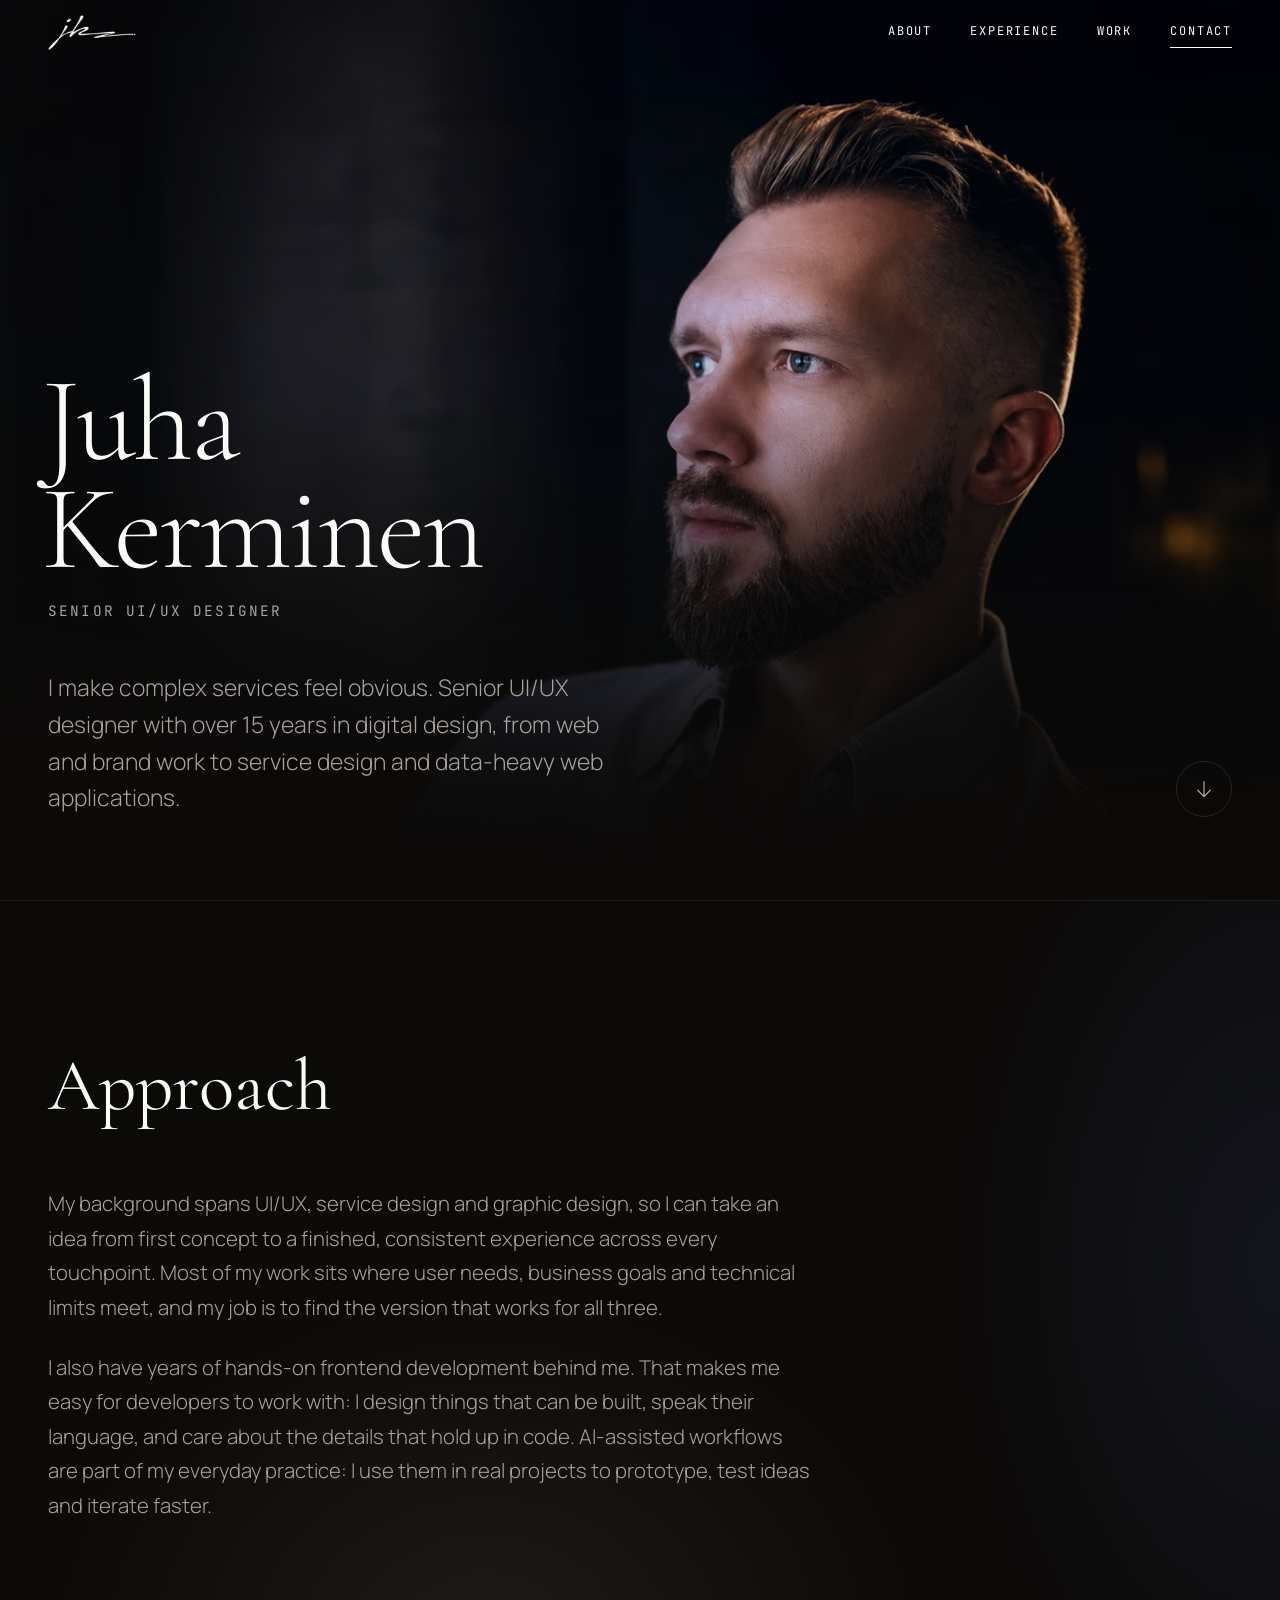
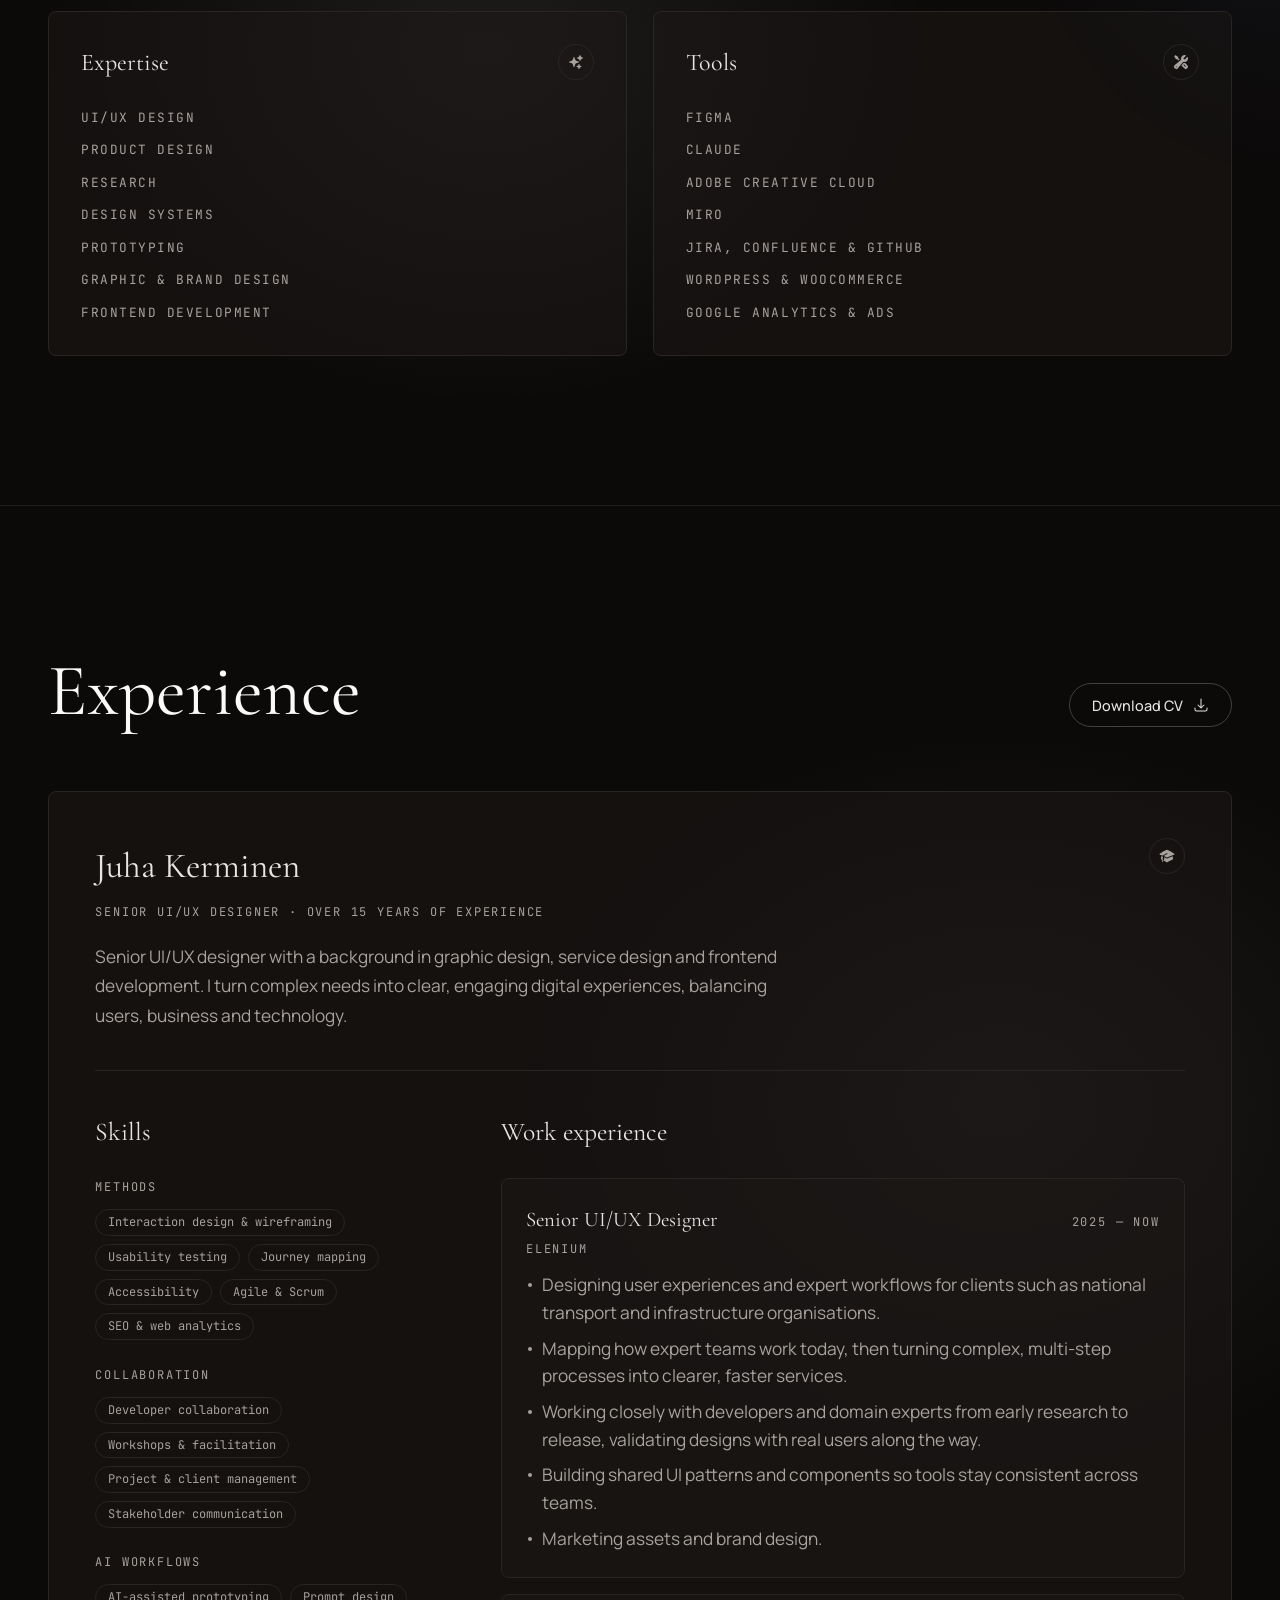
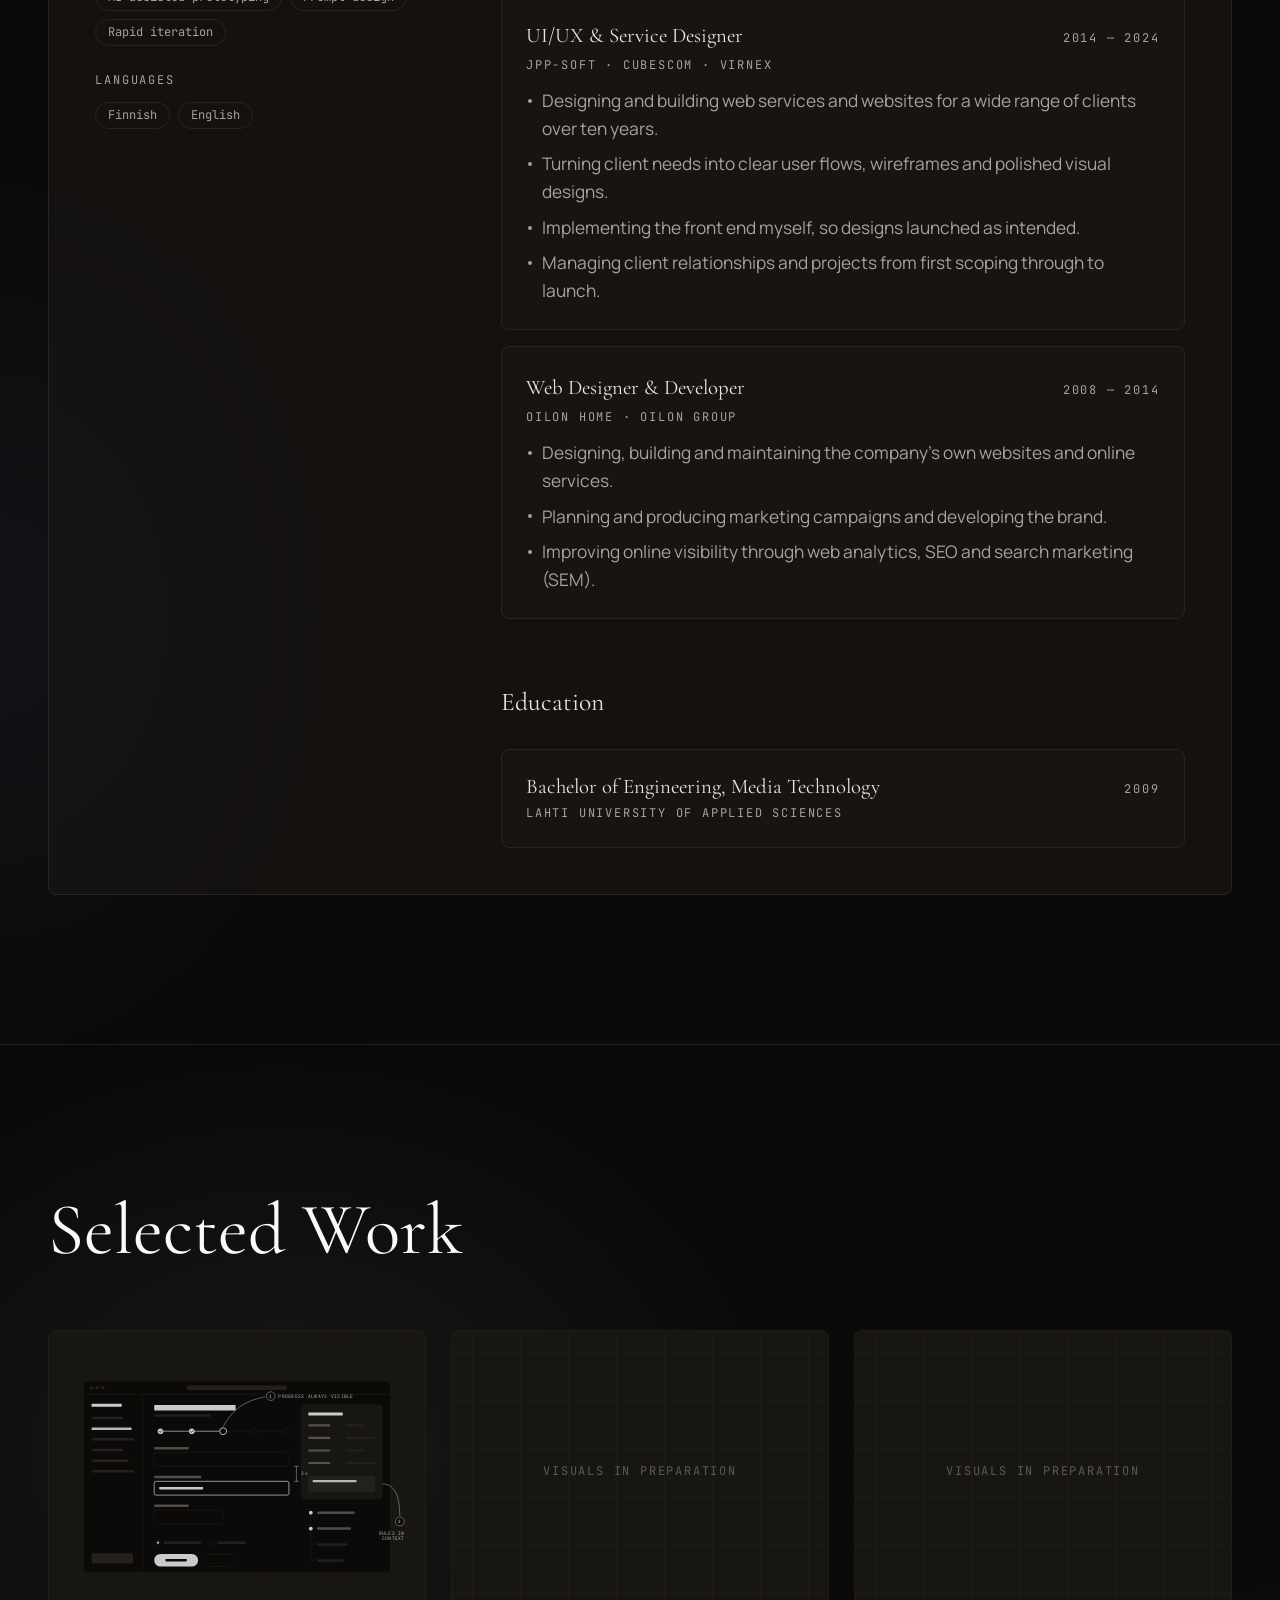
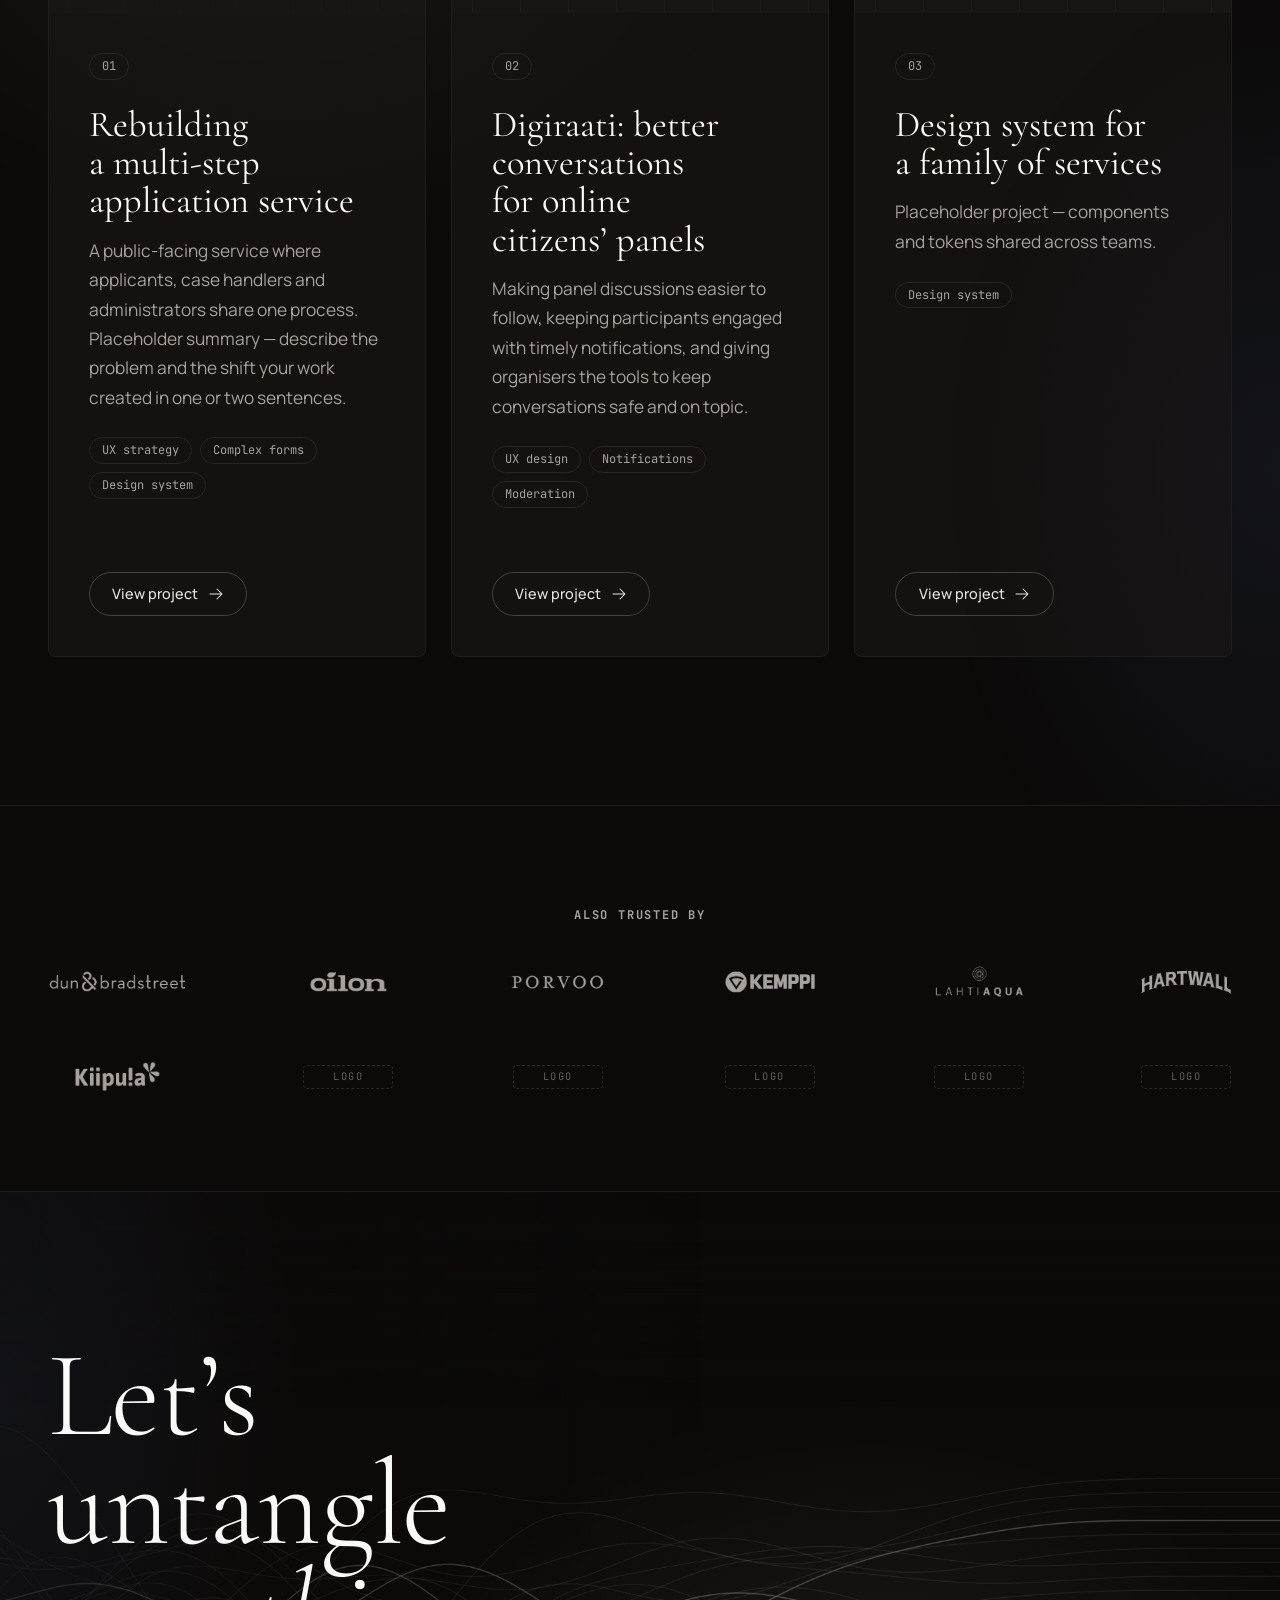
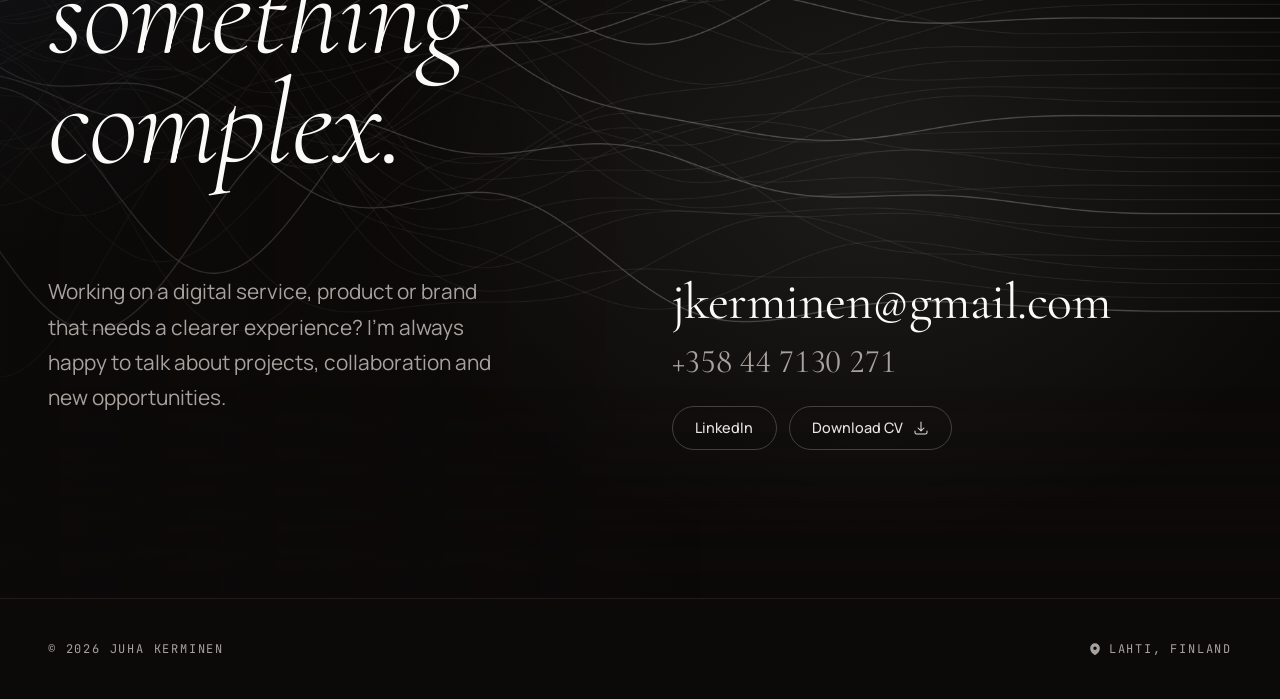
==== commit 800da7e1: "Add files via upload" ====
--- a/index.html
+++ b/index.html
@@ -2,16 +2,16 @@
 <title>Juha Kerminen Portfolio</title>
 <meta name="claude:viewport-fit-sides" content="cover">
 <meta name="description" content="I make complex services feel obvious. Senior UI/UX designer with over 15 years in digital design, from web and brand work to service design and data-heavy web applications."><meta name="theme-color" content="#0f1113"><meta property="og:title" content="Juha Kerminen — Senior UI/UX Designer"><meta property="og:description" content="I make complex services feel obvious. Senior UI/UX designer with over 15 years in digital design, from web and brand work to service design and data-heavy web applications."><meta property="og:type" content="website"><script>document.documentElement.classList.add('js');</script><link rel="stylesheet" href="assets/index.biAXy1ew.css">
-<link rel="stylesheet" href="assets/index.C6INaggS.css"><script type="module" src="assets/page.BT_9kWGp.js"></script> <a class="skip" href="#main" data-astro-cid-5hce7sga>Skip to content</a> <header class="header" data-header data-astro-cid-3ef6ksr2> <div class="header__inner" data-astro-cid-3ef6ksr2> <a class="brand" href="/#home" aria-label="Juha Kerminen, home" data-astro-cid-3ef6ksr2> <span class="brand__logo" aria-hidden="true" data-astro-cid-3ef6ksr2></span> </a> <nav class="nav" aria-label="Primary" data-astro-cid-3ef6ksr2> <ul role="list" class="nav__list" data-astro-cid-3ef6ksr2> <li data-astro-cid-3ef6ksr2><a class="nav__link" href="/#about" data-nav="about" data-astro-cid-3ef6ksr2>About</a></li><li data-astro-cid-3ef6ksr2><a class="nav__link" href="/#experience" data-nav="experience" data-astro-cid-3ef6ksr2>Experience</a></li><li data-astro-cid-3ef6ksr2><a class="nav__link" href="/#work" data-nav="work" data-astro-cid-3ef6ksr2>Work</a></li><li data-astro-cid-3ef6ksr2><a class="nav__link" href="/#contact" data-nav="contact" data-astro-cid-3ef6ksr2>Contact</a></li> </ul> </nav> <button class="menu-btn" type="button" aria-expanded="false" aria-controls="mobile-menu" data-menu-btn data-astro-cid-3ef6ksr2> <span data-menu-label data-astro-cid-3ef6ksr2>Menu</span> <span class="menu-btn__icon" aria-hidden="true" data-astro-cid-3ef6ksr2><i data-astro-cid-3ef6ksr2></i><i data-astro-cid-3ef6ksr2></i></span> </button> </div> <div class="sheet" id="mobile-menu" data-menu hidden data-astro-cid-3ef6ksr2> <nav class="sheet__nav" aria-label="Mobile" data-astro-cid-3ef6ksr2> <ul role="list" data-astro-cid-3ef6ksr2> <li style="--i:0" data-astro-cid-3ef6ksr2><a href="/#about" class="sheet__link display" data-menu-link data-astro-cid-3ef6ksr2>About</a></li><li style="--i:1" data-astro-cid-3ef6ksr2><a href="/#experience" class="sheet__link display" data-menu-link data-astro-cid-3ef6ksr2>Experience</a></li><li style="--i:2" data-astro-cid-3ef6ksr2><a href="/#work" class="sheet__link display" data-menu-link data-astro-cid-3ef6ksr2>Work</a></li><li style="--i:3" data-astro-cid-3ef6ksr2><a href="/#contact" class="sheet__link display" data-menu-link data-astro-cid-3ef6ksr2>Contact</a></li> </ul> <p class="sheet__foot label" data-astro-cid-3ef6ksr2><a href="mailto:jkerminen@gmail.com" data-astro-cid-3ef6ksr2>jkerminen@gmail.com</a></p> </nav> </div> </header> <script type="module">const l=document.querySelector("[data-header]"),t=document.querySelector("[data-menu-btn]"),u=document.querySelector("[data-menu-label]"),o=document.querySelector("[data-menu]"),m=document.getElementById("main"),g=document.querySelector("footer"),n=e=>{t.setAttribute("aria-expanded",String(e)),u.textContent=e?"Close":"Menu",o.hidden=!e,document.documentElement.classList.toggle("menu-open",e),m?.toggleAttribute("inert",e),g?.toggleAttribute("inert",e),e&&o.querySelector("a")?.focus()};t.addEventListener("click",()=>n(t.getAttribute("aria-expanded")!=="true"));o.querySelectorAll("[data-menu-link]").forEach(e=>e.addEventListener("click",()=>n(!1)));document.addEventListener("keydown",e=>{e.key==="Escape"&&t.getAttribute("aria-expanded")==="true"&&(n(!1),t.focus())});matchMedia("(min-width: 48em)").addEventListener("change",e=>e.matches&&n(!1));const d=()=>l.classList.toggle("is-scrolled",scrollY>24);addEventListener("scroll",d,{passive:!0});d();const i=document.querySelectorAll("[data-nav]"),s=[...i].map(e=>document.getElementById(e.dataset.nav)).filter(Boolean);if(s.length){const e=new IntersectionObserver(a=>{for(const r of a)r.isIntersecting&&i.forEach(c=>c.classList.toggle("is-active",c.dataset.nav===r.target.id))},{rootMargin:"-45% 0px -50% 0px"});s.forEach(a=>e.observe(a))}</script>  <main id="main" tabindex="-1" data-astro-cid-5hce7sga>  <section class="hero" id="home" aria-labelledby="hero-title" data-astro-cid-bbe6dxrz> <div class="hero__bg" data-astro-cid-bbe6dxrz> <picture data-astro-cid-bbe6dxrz="true"> <source srcset="assets/hero-portrait.CHGqxgqv_Z1NRhvD.avif 800w, assets/hero-portrait.CHGqxgqv_Z1Fzuft.avif 1400w, assets/hero-portrait.CHGqxgqv_1bD1HM.avif 1861w" type="image/avif" sizes="100vw">  <img src="assets/hero-portrait.CHGqxgqv_2v21jG.webp" srcset="assets/hero-portrait.CHGqxgqv_ske2U.webp 800w, assets/hero-portrait.CHGqxgqv_Z280t9h.webp 1400w, assets/hero-portrait.CHGqxgqv_2v21jG.webp 1861w" alt="Portrait of Juha Kerminen" sizes="100vw" loading="eager" fetchpriority="high" data-astro-cid-bbe6dxrz="true" decoding="async" width="1861" height="1111"> </picture> </div> <div class="hero__inner container" data-astro-cid-bbe6dxrz> <div class="hero__id" data-reveal data-astro-cid-bbe6dxrz> <h1 id="hero-title" class="hero__name display" data-astro-cid-bbe6dxrz> <span data-astro-cid-bbe6dxrz>Juha</span> <span data-astro-cid-bbe6dxrz>Kerminen</span> </h1> <p class="hero__role label" data-astro-cid-bbe6dxrz>Senior UI/UX Designer</p> </div> <div class="hero__row" data-astro-cid-bbe6dxrz> <p class="hero__intro" data-reveal style="--reveal-i:2" data-astro-cid-bbe6dxrz>I make complex services feel obvious. Senior UI/UX designer with over 15 years in digital design, from web and brand work to service design and data-heavy web applications.</p> <a class="hero__down" href="#about" aria-label="Scroll to approach" data-reveal style="--reveal-i:3" data-astro-cid-bbe6dxrz> <!-- Heroicons 24 solid: arrow-down --><svg viewBox="0 0 24 24" fill="currentColor" width="20" height="20" aria-hidden="true" data-astro-cid-bbe6dxrz><path fill-rule="evenodd" d="M12 2.25a.75.75 0 0 1 .75.75v16.19l6.22-6.22a.75.75 0 1 1 1.06 1.06l-7.5 7.5a.75.75 0 0 1-1.06 0l-7.5-7.5a.75.75 0 1 1 1.06-1.06l6.22 6.22V3a.75.75 0 0 1 .75-.75Z" clip-rule="evenodd" data-astro-cid-bbe6dxrz></path></svg> </a> </div> </div> </section>  <section class="section" id="about" aria-labelledby="about-title" data-astro-cid-v2cbyr3p> <div class="container ab" data-astro-cid-v2cbyr3p> <h2 id="about-title" class="section__title" data-reveal data-astro-cid-v2cbyr3p>Approach</h2> <div class="ab__text" data-reveal style="--reveal-i:1" data-astro-cid-v2cbyr3p> <p data-astro-cid-v2cbyr3p>My background spans UI/UX, service design and graphic design, so I can take an idea from first concept to a finished, consistent experience across every touchpoint. Most of my work sits where user needs, business goals and technical limits meet, and my job is to find the version that works for all three.</p><p data-astro-cid-v2cbyr3p>I also have years of hands-on frontend development behind me. That makes me easy for developers to work with: I design things that can be built, speak their language, and care about the details that hold up in code. AI-assisted workflows are part of my everyday practice: I use them in real projects to prototype, test ideas and iterate faster.</p> </div> <div class="ab__cards" data-astro-cid-v2cbyr3p> <div class="card ab__card" data-reveal style="--reveal-i:2" data-astro-cid-v2cbyr3p> <div class="ab__head" data-astro-cid-v2cbyr3p> <h3 class="ab__h" data-astro-cid-v2cbyr3p>Expertise</h3> <span class="icon-badge" aria-hidden="true" data-astro-cid-v2cbyr3p> <!-- Heroicons 24 solid: sparkles (MIT) --> <svg viewBox="0 0 24 24" fill="currentColor" width="16" height="16" data-astro-cid-v2cbyr3p> <path fill-rule="evenodd" d="M9 4.5a.75.75 0 0 1 .721.544l.813 2.846a3.75 3.75 0 0 0 2.576 2.576l2.846.813a.75.75 0 0 1 0 1.442l-2.846.813a3.75 3.75 0 0 0-2.576 2.576l-.813 2.846a.75.75 0 0 1-1.442 0l-.813-2.846a3.75 3.75 0 0 0-2.576-2.576l-2.846-.813a.75.75 0 0 1 0-1.442l2.846-.813A3.75 3.75 0 0 0 7.466 7.89l.813-2.846A.75.75 0 0 1 9 4.5ZM18 1.5a.75.75 0 0 1 .728.568l.258 1.036c.236.94.97 1.674 1.91 1.91l1.036.258a.75.75 0 0 1 0 1.456l-1.036.258c-.94.236-1.674.97-1.91 1.91l-.258 1.036a.75.75 0 0 1-1.456 0l-.258-1.036a2.625 2.625 0 0 0-1.91-1.91l-1.036-.258a.75.75 0 0 1 0-1.456l1.036-.258a2.625 2.625 0 0 0 1.91-1.91l.258-1.036A.75.75 0 0 1 18 1.5ZM16.5 15a.75.75 0 0 1 .712.513l.394 1.183c.15.447.5.799.948.948l1.183.395a.75.75 0 0 1 0 1.422l-1.183.395c-.447.15-.799.5-.948.948l-.395 1.183a.75.75 0 0 1-1.422 0l-.395-1.183a1.5 1.5 0 0 0-.948-.948l-1.183-.395a.75.75 0 0 1 0-1.422l1.183-.395c.447-.15.799-.5.948-.948l.395-1.183A.75.75 0 0 1 16.5 15Z" clip-rule="evenodd" data-astro-cid-v2cbyr3p></path> </svg> </span> </div> <ul role="list" class="ab__list" data-astro-cid-v2cbyr3p> <li data-astro-cid-v2cbyr3p>UI/UX design</li><li data-astro-cid-v2cbyr3p>Product design</li><li data-astro-cid-v2cbyr3p>Research</li><li data-astro-cid-v2cbyr3p>Design systems</li><li data-astro-cid-v2cbyr3p>Prototyping</li><li data-astro-cid-v2cbyr3p>Graphic &amp; brand design</li><li data-astro-cid-v2cbyr3p>Frontend development</li> </ul> </div> <div class="card ab__card" data-reveal style="--reveal-i:3" data-astro-cid-v2cbyr3p> <div class="ab__head" data-astro-cid-v2cbyr3p> <h3 class="ab__h" data-astro-cid-v2cbyr3p>Tools</h3> <span class="icon-badge" aria-hidden="true" data-astro-cid-v2cbyr3p> <svg viewBox="0 0 24 24" fill="currentColor" width="16" height="16" data-astro-cid-v2cbyr3p> <path fill-rule="evenodd" d="M12 6.75a5.25 5.25 0 0 1 6.775-5.025.75.75 0 0 1 .313 1.248l-3.32 3.319c.063.475.276.934.641 1.299.365.365.824.578 1.3.64l3.318-3.319a.75.75 0 0 1 1.248.313 5.25 5.25 0 0 1-5.472 6.756c-1.018-.086-1.87.1-2.309.634L7.344 21.3A3.298 3.298 0 1 1 2.7 16.657l8.684-7.151c.533-.44.72-1.291.634-2.309A5.342 5.342 0 0 1 12 6.75ZM4.117 19.125a.75.75 0 0 1 .75-.75h.008a.75.75 0 0 1 .75.75v.008a.75.75 0 0 1-.75.75h-.008a.75.75 0 0 1-.75-.75v-.008Z" clip-rule="evenodd" data-astro-cid-v2cbyr3p></path> <path d="m10.076 8.64-2.201-2.2V4.874a.75.75 0 0 0-.364-.643l-3.75-2.25a.75.75 0 0 0-.916.113l-.75.75a.75.75 0 0 0-.113.916l2.25 3.75a.75.75 0 0 0 .643.364h1.564l2.062 2.062 1.575-1.297Z" data-astro-cid-v2cbyr3p></path> <path fill-rule="evenodd" d="m12.556 17.329 4.183 4.182a3.375 3.375 0 0 0 4.773-4.773l-3.306-3.305a6.803 6.803 0 0 1-1.53.043c-.394-.034-.682-.006-.867.042a.589.589 0 0 0-.167.063l-3.086 3.748Zm3.414-1.36a.75.75 0 0 1 1.06 0l1.875 1.876a.75.75 0 1 1-1.06 1.06L15.97 17.03a.75.75 0 0 1 0-1.06Z" clip-rule="evenodd" data-astro-cid-v2cbyr3p></path> </svg> </span> </div> <ul role="list" class="ab__list" data-astro-cid-v2cbyr3p> <li data-astro-cid-v2cbyr3p>Figma</li><li data-astro-cid-v2cbyr3p>Claude</li><li data-astro-cid-v2cbyr3p>Adobe Creative Cloud</li><li data-astro-cid-v2cbyr3p>Miro</li><li data-astro-cid-v2cbyr3p>Jira, Confluence &amp; GitHub</li><li data-astro-cid-v2cbyr3p>WordPress &amp; WooCommerce</li><li data-astro-cid-v2cbyr3p>Google Analytics &amp; Ads</li> </ul> </div> </div> </div> </section>  <section class="section" id="experience" aria-labelledby="exp-title" data-astro-cid-xpq65ryk> <div class="container" data-astro-cid-xpq65ryk> <div class="ex__head" data-reveal data-astro-cid-xpq65ryk> <h2 id="exp-title" class="section__title" data-astro-cid-xpq65ryk>Experience</h2> <a class="btn-pill" href="/cv.pdf" data-astro-cid-xpq65ryk>
+<link rel="stylesheet" href="assets/index.BAzRPmze.css"><script type="module" src="assets/page.BT_9kWGp.js"></script> <a class="skip" href="#main" data-astro-cid-5hce7sga>Skip to content</a> <header class="header" data-header data-astro-cid-3ef6ksr2> <div class="header__inner" data-astro-cid-3ef6ksr2> <a class="brand" href="/#home" aria-label="Juha Kerminen, home" data-astro-cid-3ef6ksr2> <span class="brand__logo" aria-hidden="true" data-astro-cid-3ef6ksr2></span> </a> <nav class="nav" aria-label="Primary" data-astro-cid-3ef6ksr2> <ul role="list" class="nav__list" data-astro-cid-3ef6ksr2> <li data-astro-cid-3ef6ksr2><a class="nav__link" href="/#about" data-nav="about" data-astro-cid-3ef6ksr2>About</a></li><li data-astro-cid-3ef6ksr2><a class="nav__link" href="/#experience" data-nav="experience" data-astro-cid-3ef6ksr2>Experience</a></li><li data-astro-cid-3ef6ksr2><a class="nav__link" href="/#work" data-nav="work" data-astro-cid-3ef6ksr2>Work</a></li><li data-astro-cid-3ef6ksr2><a class="nav__link" href="/#contact" data-nav="contact" data-astro-cid-3ef6ksr2>Contact</a></li> </ul> </nav> <button class="menu-btn" type="button" aria-expanded="false" aria-controls="mobile-menu" data-menu-btn data-astro-cid-3ef6ksr2> <span data-menu-label data-astro-cid-3ef6ksr2>Menu</span> <span class="menu-btn__icon" aria-hidden="true" data-astro-cid-3ef6ksr2><i data-astro-cid-3ef6ksr2></i><i data-astro-cid-3ef6ksr2></i></span> </button> </div> <div class="sheet" id="mobile-menu" data-menu hidden data-astro-cid-3ef6ksr2> <nav class="sheet__nav" aria-label="Mobile" data-astro-cid-3ef6ksr2> <ul role="list" data-astro-cid-3ef6ksr2> <li style="--i:0" data-astro-cid-3ef6ksr2><a href="/#about" class="sheet__link display" data-menu-link data-astro-cid-3ef6ksr2>About</a></li><li style="--i:1" data-astro-cid-3ef6ksr2><a href="/#experience" class="sheet__link display" data-menu-link data-astro-cid-3ef6ksr2>Experience</a></li><li style="--i:2" data-astro-cid-3ef6ksr2><a href="/#work" class="sheet__link display" data-menu-link data-astro-cid-3ef6ksr2>Work</a></li><li style="--i:3" data-astro-cid-3ef6ksr2><a href="/#contact" class="sheet__link display" data-menu-link data-astro-cid-3ef6ksr2>Contact</a></li> </ul> <p class="sheet__foot label" data-astro-cid-3ef6ksr2><a href="mailto:jkerminen@gmail.com" data-astro-cid-3ef6ksr2>jkerminen@gmail.com</a></p> </nav> </div> </header> <script type="module">const l=document.querySelector("[data-header]"),t=document.querySelector("[data-menu-btn]"),u=document.querySelector("[data-menu-label]"),o=document.querySelector("[data-menu]"),m=document.getElementById("main"),g=document.querySelector("footer"),n=e=>{t.setAttribute("aria-expanded",String(e)),u.textContent=e?"Close":"Menu",o.hidden=!e,document.documentElement.classList.toggle("menu-open",e),m?.toggleAttribute("inert",e),g?.toggleAttribute("inert",e),e&&o.querySelector("a")?.focus()};t.addEventListener("click",()=>n(t.getAttribute("aria-expanded")!=="true"));o.querySelectorAll("[data-menu-link]").forEach(e=>e.addEventListener("click",()=>n(!1)));document.addEventListener("keydown",e=>{e.key==="Escape"&&t.getAttribute("aria-expanded")==="true"&&(n(!1),t.focus())});matchMedia("(min-width: 48em)").addEventListener("change",e=>e.matches&&n(!1));const d=()=>l.classList.toggle("is-scrolled",scrollY>24);addEventListener("scroll",d,{passive:!0});d();const i=document.querySelectorAll("[data-nav]"),s=[...i].map(e=>document.getElementById(e.dataset.nav)).filter(Boolean);if(s.length){const e=new IntersectionObserver(a=>{for(const r of a)r.isIntersecting&&i.forEach(c=>c.classList.toggle("is-active",c.dataset.nav===r.target.id))},{rootMargin:"-45% 0px -50% 0px"});s.forEach(a=>e.observe(a))}</script>  <main id="main" tabindex="-1" data-astro-cid-5hce7sga>  <section class="hero" id="home" aria-labelledby="hero-title" data-astro-cid-bbe6dxrz> <div class="hero__bg" data-astro-cid-bbe6dxrz> <picture data-astro-cid-bbe6dxrz="true"> <source srcset="assets/hero-portrait.CHGqxgqv_Z1NRhvD.avif 800w, assets/hero-portrait.CHGqxgqv_Z1Fzuft.avif 1400w, assets/hero-portrait.CHGqxgqv_1bD1HM.avif 1861w" type="image/avif" sizes="100vw">  <img src="assets/hero-portrait.CHGqxgqv_2v21jG.webp" srcset="assets/hero-portrait.CHGqxgqv_ske2U.webp 800w, assets/hero-portrait.CHGqxgqv_Z280t9h.webp 1400w, assets/hero-portrait.CHGqxgqv_2v21jG.webp 1861w" alt="Portrait of Juha Kerminen" sizes="100vw" loading="eager" fetchpriority="high" data-astro-cid-bbe6dxrz="true" decoding="async" width="1861" height="1111"> </picture> </div> <div class="hero__inner container" data-astro-cid-bbe6dxrz> <div class="hero__id" data-reveal data-astro-cid-bbe6dxrz> <h1 id="hero-title" class="hero__name display" data-astro-cid-bbe6dxrz> <span data-astro-cid-bbe6dxrz>Juha</span> <span data-astro-cid-bbe6dxrz>Kerminen</span> </h1> <p class="hero__role label" data-astro-cid-bbe6dxrz>Senior UI/UX Designer</p> </div> <div class="hero__row" data-astro-cid-bbe6dxrz> <p class="hero__intro" data-reveal style="--reveal-i:2" data-astro-cid-bbe6dxrz>I make complex services feel obvious. Senior UI/UX designer with over 15 years in digital design, from web and brand work to service design and data-heavy web applications.</p> <a class="hero__down" href="#about" aria-label="Scroll to approach" data-reveal style="--reveal-i:3" data-astro-cid-bbe6dxrz> <!-- Heroicons 24 solid: arrow-down --><svg viewBox="0 0 24 24" fill="currentColor" width="20" height="20" aria-hidden="true" data-astro-cid-bbe6dxrz><path fill-rule="evenodd" d="M12 2.25a.75.75 0 0 1 .75.75v16.19l6.22-6.22a.75.75 0 1 1 1.06 1.06l-7.5 7.5a.75.75 0 0 1-1.06 0l-7.5-7.5a.75.75 0 1 1 1.06-1.06l6.22 6.22V3a.75.75 0 0 1 .75-.75Z" clip-rule="evenodd" data-astro-cid-bbe6dxrz></path></svg> </a> </div> </div> </section>  <section class="section" id="about" aria-labelledby="about-title" data-astro-cid-v2cbyr3p> <div class="container ab" data-astro-cid-v2cbyr3p> <h2 id="about-title" class="section__title" data-reveal data-astro-cid-v2cbyr3p>Approach</h2> <div class="ab__text" data-reveal style="--reveal-i:1" data-astro-cid-v2cbyr3p> <p data-astro-cid-v2cbyr3p>My background spans UI/UX, service design and graphic design, so I can take an idea from first concept to a finished, consistent experience across every touchpoint. Most of my work sits where user needs, business goals and technical limits meet, and my job is to find the version that works for all three.</p><p data-astro-cid-v2cbyr3p>I also have years of hands-on frontend development behind me. That makes me easy for developers to work with: I design things that can be built, speak their language, and care about the details that hold up in code. AI-assisted workflows are part of my everyday practice: I use them in real projects to prototype, test ideas and iterate faster.</p> </div> <div class="ab__cards" data-astro-cid-v2cbyr3p> <div class="card ab__card" data-reveal style="--reveal-i:2" data-astro-cid-v2cbyr3p> <div class="ab__head" data-astro-cid-v2cbyr3p> <h3 class="ab__h" data-astro-cid-v2cbyr3p>Expertise</h3> <span class="icon-badge" aria-hidden="true" data-astro-cid-v2cbyr3p> <!-- Heroicons 24 solid: sparkles (MIT) --> <svg viewBox="0 0 24 24" fill="currentColor" width="16" height="16" data-astro-cid-v2cbyr3p> <path fill-rule="evenodd" d="M9 4.5a.75.75 0 0 1 .721.544l.813 2.846a3.75 3.75 0 0 0 2.576 2.576l2.846.813a.75.75 0 0 1 0 1.442l-2.846.813a3.75 3.75 0 0 0-2.576 2.576l-.813 2.846a.75.75 0 0 1-1.442 0l-.813-2.846a3.75 3.75 0 0 0-2.576-2.576l-2.846-.813a.75.75 0 0 1 0-1.442l2.846-.813A3.75 3.75 0 0 0 7.466 7.89l.813-2.846A.75.75 0 0 1 9 4.5ZM18 1.5a.75.75 0 0 1 .728.568l.258 1.036c.236.94.97 1.674 1.91 1.91l1.036.258a.75.75 0 0 1 0 1.456l-1.036.258c-.94.236-1.674.97-1.91 1.91l-.258 1.036a.75.75 0 0 1-1.456 0l-.258-1.036a2.625 2.625 0 0 0-1.91-1.91l-1.036-.258a.75.75 0 0 1 0-1.456l1.036-.258a2.625 2.625 0 0 0 1.91-1.91l.258-1.036A.75.75 0 0 1 18 1.5ZM16.5 15a.75.75 0 0 1 .712.513l.394 1.183c.15.447.5.799.948.948l1.183.395a.75.75 0 0 1 0 1.422l-1.183.395c-.447.15-.799.5-.948.948l-.395 1.183a.75.75 0 0 1-1.422 0l-.395-1.183a1.5 1.5 0 0 0-.948-.948l-1.183-.395a.75.75 0 0 1 0-1.422l1.183-.395c.447-.15.799-.5.948-.948l.395-1.183A.75.75 0 0 1 16.5 15Z" clip-rule="evenodd" data-astro-cid-v2cbyr3p></path> </svg> </span> </div> <ul role="list" class="ab__list" data-astro-cid-v2cbyr3p> <li data-astro-cid-v2cbyr3p>UI/UX design</li><li data-astro-cid-v2cbyr3p>Product design</li><li data-astro-cid-v2cbyr3p>Research</li><li data-astro-cid-v2cbyr3p>Design systems</li><li data-astro-cid-v2cbyr3p>Prototyping</li><li data-astro-cid-v2cbyr3p>Graphic &amp; brand design</li><li data-astro-cid-v2cbyr3p>Frontend development</li> </ul> </div> <div class="card ab__card" data-reveal style="--reveal-i:3" data-astro-cid-v2cbyr3p> <div class="ab__head" data-astro-cid-v2cbyr3p> <h3 class="ab__h" data-astro-cid-v2cbyr3p>Tools</h3> <span class="icon-badge" aria-hidden="true" data-astro-cid-v2cbyr3p> <svg viewBox="0 0 24 24" fill="currentColor" width="16" height="16" data-astro-cid-v2cbyr3p> <path fill-rule="evenodd" d="M12 6.75a5.25 5.25 0 0 1 6.775-5.025.75.75 0 0 1 .313 1.248l-3.32 3.319c.063.475.276.934.641 1.299.365.365.824.578 1.3.64l3.318-3.319a.75.75 0 0 1 1.248.313 5.25 5.25 0 0 1-5.472 6.756c-1.018-.086-1.87.1-2.309.634L7.344 21.3A3.298 3.298 0 1 1 2.7 16.657l8.684-7.151c.533-.44.72-1.291.634-2.309A5.342 5.342 0 0 1 12 6.75ZM4.117 19.125a.75.75 0 0 1 .75-.75h.008a.75.75 0 0 1 .75.75v.008a.75.75 0 0 1-.75.75h-.008a.75.75 0 0 1-.75-.75v-.008Z" clip-rule="evenodd" data-astro-cid-v2cbyr3p></path> <path d="m10.076 8.64-2.201-2.2V4.874a.75.75 0 0 0-.364-.643l-3.75-2.25a.75.75 0 0 0-.916.113l-.75.75a.75.75 0 0 0-.113.916l2.25 3.75a.75.75 0 0 0 .643.364h1.564l2.062 2.062 1.575-1.297Z" data-astro-cid-v2cbyr3p></path> <path fill-rule="evenodd" d="m12.556 17.329 4.183 4.182a3.375 3.375 0 0 0 4.773-4.773l-3.306-3.305a6.803 6.803 0 0 1-1.53.043c-.394-.034-.682-.006-.867.042a.589.589 0 0 0-.167.063l-3.086 3.748Zm3.414-1.36a.75.75 0 0 1 1.06 0l1.875 1.876a.75.75 0 1 1-1.06 1.06L15.97 17.03a.75.75 0 0 1 0-1.06Z" clip-rule="evenodd" data-astro-cid-v2cbyr3p></path> </svg> </span> </div> <ul role="list" class="ab__list" data-astro-cid-v2cbyr3p> <li data-astro-cid-v2cbyr3p>Figma</li><li data-astro-cid-v2cbyr3p>Claude</li><li data-astro-cid-v2cbyr3p>Adobe Creative Cloud</li><li data-astro-cid-v2cbyr3p>Miro</li><li data-astro-cid-v2cbyr3p>Jira, Confluence &amp; GitHub</li><li data-astro-cid-v2cbyr3p>WordPress &amp; WooCommerce</li><li data-astro-cid-v2cbyr3p>Google Analytics &amp; Ads</li> </ul> </div> </div> </div> </section>  <section class="section" id="experience" aria-labelledby="exp-title" data-astro-cid-xpq65ryk> <div class="container" data-astro-cid-xpq65ryk> <div class="ex__head" data-reveal data-astro-cid-xpq65ryk> <h2 id="exp-title" class="section__title" data-astro-cid-xpq65ryk>Experience</h2> <a class="btn-pill" href="/cv.pdf" data-astro-cid-xpq65ryk>
 Download CV
 <!-- Heroicons 24 solid: arrow-down-tray --><svg viewBox="0 0 24 24" fill="currentColor" width="16" height="16" aria-hidden="true" data-astro-cid-xpq65ryk><path fill-rule="evenodd" d="M12 2.25a.75.75 0 0 1 .75.75v11.69l3.22-3.22a.75.75 0 1 1 1.06 1.06l-4.5 4.5a.75.75 0 0 1-1.06 0l-4.5-4.5a.75.75 0 1 1 1.06-1.06l3.22 3.22V3a.75.75 0 0 1 .75-.75Zm-9 13.5a.75.75 0 0 1 .75.75v2.25a1.5 1.5 0 0 0 1.5 1.5h13.5a1.5 1.5 0 0 0 1.5-1.5V16.5a.75.75 0 0 1 1.5 0v2.25a3 3 0 0 1-3 3H5.25a3 3 0 0 1-3-3V16.5a.75.75 0 0 1 .75-.75Z" clip-rule="evenodd" data-astro-cid-xpq65ryk></path></svg> </a> </div> <article class="card ex" data-reveal style="--reveal-i:1" data-astro-cid-xpq65ryk> <header class="ex__id" data-astro-cid-xpq65ryk> <span class="icon-badge ex__icon" aria-hidden="true" data-astro-cid-xpq65ryk><!-- Heroicons 24 solid: academic-cap --><svg viewBox="0 0 24 24" fill="currentColor" width="16" height="16" data-astro-cid-xpq65ryk><path d="M11.7 2.805a.75.75 0 0 1 .6 0A60.65 60.65 0 0 1 22.83 8.72a.75.75 0 0 1-.231 1.337 49.948 49.948 0 0 0-9.902 3.912l-.003.002c-.114.06-.227.119-.34.18a.75.75 0 0 1-.707 0A50.88 50.88 0 0 0 7.5 12.173v-.224c0-.131.067-.248.172-.311a54.615 54.615 0 0 1 4.653-2.52.75.75 0 0 0-.65-1.352 56.123 56.123 0 0 0-4.78 2.589 1.858 1.858 0 0 0-.859 1.228 49.803 49.803 0 0 0-4.634-1.527.75.75 0 0 1-.231-1.337A60.653 60.653 0 0 1 11.7 2.805Z" data-astro-cid-xpq65ryk></path><path d="M13.06 15.473a48.45 48.45 0 0 1 7.666-3.282c.134 1.414.22 2.843.255 4.284a.75.75 0 0 1-.46.711 47.87 47.87 0 0 0-8.105 4.342.75.75 0 0 1-.832 0 47.87 47.87 0 0 0-8.104-4.342.75.75 0 0 1-.461-.71c.035-1.442.121-2.87.255-4.286.921.304 1.83.634 2.726.99v1.27a1.5 1.5 0 0 0-.14 2.508c-.09.38-.222.753-.397 1.11.452.213.901.434 1.346.66a6.727 6.727 0 0 0 .551-1.607 1.5 1.5 0 0 0 .14-2.67v-.645a48.549 48.549 0 0 1 3.44 1.667 2.25 2.25 0 0 0 2.12 0Z" data-astro-cid-xpq65ryk></path><path d="M4.462 19.462c.42-.419.753-.89 1-1.395.453.214.902.435 1.347.662a6.742 6.742 0 0 1-1.286 1.794.75.75 0 0 1-1.06-1.06Z" data-astro-cid-xpq65ryk></path></svg></span> <h3 class="ex__name" data-astro-cid-xpq65ryk>Juha Kerminen</h3> <p class="label ex__role-line" data-astro-cid-xpq65ryk><span data-astro-cid-xpq65ryk>Senior UI/UX Designer</span><span class="ex__sep" aria-hidden="true" data-astro-cid-xpq65ryk> · </span><span data-astro-cid-xpq65ryk>Over 15 years of experience</span></p> <p class="ex__summary" data-astro-cid-xpq65ryk>Senior UI/UX designer with a background in graphic design, service design and frontend development. I turn complex needs into clear, engaging digital experiences, balancing users, business and technology.</p> </header> <div class="ex__grid" data-astro-cid-xpq65ryk> <div class="ex__col" data-astro-cid-xpq65ryk> <h4 class="ex__h" data-astro-cid-xpq65ryk>Skills</h4> <dl class="ex__skills" data-astro-cid-xpq65ryk> <div data-astro-cid-xpq65ryk> <dt class="label" data-astro-cid-xpq65ryk>Methods</dt> <dd data-astro-cid-xpq65ryk><ul role="list" data-astro-cid-xpq65ryk><li class="pill" data-astro-cid-xpq65ryk>Interaction design &amp; wireframing</li><li class="pill" data-astro-cid-xpq65ryk>Usability testing</li><li class="pill" data-astro-cid-xpq65ryk>Journey mapping</li><li class="pill" data-astro-cid-xpq65ryk>Accessibility</li><li class="pill" data-astro-cid-xpq65ryk>Agile &amp; Scrum</li><li class="pill" data-astro-cid-xpq65ryk>SEO &amp; web analytics</li></ul></dd> </div><div data-astro-cid-xpq65ryk> <dt class="label" data-astro-cid-xpq65ryk>Collaboration</dt> <dd data-astro-cid-xpq65ryk><ul role="list" data-astro-cid-xpq65ryk><li class="pill" data-astro-cid-xpq65ryk>Developer collaboration</li><li class="pill" data-astro-cid-xpq65ryk>Workshops &amp; facilitation</li><li class="pill" data-astro-cid-xpq65ryk>Project &amp; client management</li><li class="pill" data-astro-cid-xpq65ryk>Stakeholder communication</li></ul></dd> </div><div data-astro-cid-xpq65ryk> <dt class="label" data-astro-cid-xpq65ryk>AI workflows</dt> <dd data-astro-cid-xpq65ryk><ul role="list" data-astro-cid-xpq65ryk><li class="pill" data-astro-cid-xpq65ryk>AI-assisted prototyping</li><li class="pill" data-astro-cid-xpq65ryk>Prompt design</li><li class="pill" data-astro-cid-xpq65ryk>Rapid iteration</li></ul></dd> </div><div data-astro-cid-xpq65ryk> <dt class="label" data-astro-cid-xpq65ryk>Languages</dt> <dd data-astro-cid-xpq65ryk><ul role="list" data-astro-cid-xpq65ryk><li class="pill" data-astro-cid-xpq65ryk>Finnish</li><li class="pill" data-astro-cid-xpq65ryk>English</li></ul></dd> </div> </dl> </div> <div class="ex__col" data-astro-cid-xpq65ryk> <h4 class="ex__h" data-astro-cid-xpq65ryk>Work experience</h4> <ol role="list" class="ex__roles" data-astro-cid-xpq65ryk> <li data-astro-cid-xpq65ryk> <div class="ex__role-head" data-astro-cid-xpq65ryk> <h5 class="ex__role" data-astro-cid-xpq65ryk>Senior UI/UX Designer</h5> <span class="label" data-astro-cid-xpq65ryk>2025 — now</span> </div> <p class="label ex__org" data-astro-cid-xpq65ryk>Elenium</p> <ul role="list" class="ex__points" data-astro-cid-xpq65ryk><li data-astro-cid-xpq65ryk>Designing user experiences and expert workflows for clients such as national transport and infrastructure organisations.</li><li data-astro-cid-xpq65ryk>Mapping how expert teams work today, then turning complex, multi-step processes into clearer, faster services.</li><li data-astro-cid-xpq65ryk>Working closely with developers and domain experts from early research to release, validating designs with real users along the way.</li><li data-astro-cid-xpq65ryk>Building shared UI patterns and components so tools stay consistent across teams.</li><li data-astro-cid-xpq65ryk>Marketing assets and brand design.</li></ul> </li><li data-astro-cid-xpq65ryk> <div class="ex__role-head" data-astro-cid-xpq65ryk> <h5 class="ex__role" data-astro-cid-xpq65ryk>UI/UX &amp; Service Designer</h5> <span class="label" data-astro-cid-xpq65ryk>2014 — 2024</span> </div> <p class="label ex__org" data-astro-cid-xpq65ryk>JPP-Soft · Cubescom · Virnex</p> <ul role="list" class="ex__points" data-astro-cid-xpq65ryk><li data-astro-cid-xpq65ryk>Designing and building web services and websites for a wide range of clients over ten years.</li><li data-astro-cid-xpq65ryk>Turning client needs into clear user flows, wireframes and polished visual designs.</li><li data-astro-cid-xpq65ryk>Implementing the front end myself, so designs launched as intended.</li><li data-astro-cid-xpq65ryk>Managing client relationships and projects from first scoping through to launch.</li></ul> </li><li data-astro-cid-xpq65ryk> <div class="ex__role-head" data-astro-cid-xpq65ryk> <h5 class="ex__role" data-astro-cid-xpq65ryk>Web Designer &amp; Developer</h5> <span class="label" data-astro-cid-xpq65ryk>2008 — 2014</span> </div> <p class="label ex__org" data-astro-cid-xpq65ryk>Oilon Home · Oilon Group</p> <ul role="list" class="ex__points" data-astro-cid-xpq65ryk><li data-astro-cid-xpq65ryk>Designing, building and maintaining the company’s own websites and online services.</li><li data-astro-cid-xpq65ryk>Planning and producing marketing campaigns and developing the brand.</li><li data-astro-cid-xpq65ryk>Improving online visibility through web analytics, SEO and search marketing (SEM).</li></ul> </li> </ol> <h4 class="ex__h ex__h--sub" data-astro-cid-xpq65ryk>Education</h4> <ul role="list" class="ex__edu" data-astro-cid-xpq65ryk> <li data-astro-cid-xpq65ryk> <div class="ex__role-head" data-astro-cid-xpq65ryk> <h5 class="ex__role" data-astro-cid-xpq65ryk>Bachelor of Engineering, Media Technology</h5> <span class="label" data-astro-cid-xpq65ryk>2009</span> </div> <p class="label ex__org" data-astro-cid-xpq65ryk>Lahti University of Applied Sciences</p> </li> </ul> </div> </div> </article> </div> </section>  <section class="section" id="work" aria-labelledby="work-title" data-astro-cid-j7pv25f6> <div class="container" data-astro-cid-j7pv25f6> <h2 id="work-title" class="section__title work__title" data-reveal data-astro-cid-j7pv25f6>Selected Work</h2> <div class="work" style="--cols:3" data-astro-cid-j7pv25f6> <article class="pc card" data-reveal data-astro-cid-mspuyifq> <div class="pc__cover" aria-hidden="true" data-astro-cid-mspuyifq> <svg class="cov" viewBox="0 0 1200 760" preserveAspectRatio="xMidYMid meet" role="img" aria-label="Illustration: a multi-step application interface with design annotations" data-astro-cid-uscr7i6b> <rect class="cov-bg" x="-600" y="-600" width="2400" height="1960" data-astro-cid-uscr7i6b></rect> <!-- faint 12-col grid --> <g class="cov-grid" data-astro-cid-uscr7i6b> <line x1="60" y1="-600" x2="60" y2="1360" data-astro-cid-uscr7i6b></line><line x1="150" y1="-600" x2="150" y2="1360" data-astro-cid-uscr7i6b></line><line x1="240" y1="-600" x2="240" y2="1360" data-astro-cid-uscr7i6b></line><line x1="330" y1="-600" x2="330" y2="1360" data-astro-cid-uscr7i6b></line><line x1="420" y1="-600" x2="420" y2="1360" data-astro-cid-uscr7i6b></line><line x1="510" y1="-600" x2="510" y2="1360" data-astro-cid-uscr7i6b></line><line x1="600" y1="-600" x2="600" y2="1360" data-astro-cid-uscr7i6b></line><line x1="690" y1="-600" x2="690" y2="1360" data-astro-cid-uscr7i6b></line><line x1="780" y1="-600" x2="780" y2="1360" data-astro-cid-uscr7i6b></line><line x1="870" y1="-600" x2="870" y2="1360" data-astro-cid-uscr7i6b></line><line x1="960" y1="-600" x2="960" y2="1360" data-astro-cid-uscr7i6b></line><line x1="1050" y1="-600" x2="1050" y2="1360" data-astro-cid-uscr7i6b></line><line x1="1140" y1="-600" x2="1140" y2="1360" data-astro-cid-uscr7i6b></line> </g> <g class="cov-ui" data-astro-cid-uscr7i6b> <rect class="s" x="110" y="90" width="980" height="610" rx="10" data-astro-cid-uscr7i6b></rect> <line class="l" x1="110" y1="132" x2="1090" y2="132" data-astro-cid-uscr7i6b></line> <circle class="m" cx="136" cy="111" r="5" data-astro-cid-uscr7i6b></circle><circle class="m" cx="154" cy="111" r="5" data-astro-cid-uscr7i6b></circle><circle class="m" cx="172" cy="111" r="5" data-astro-cid-uscr7i6b></circle> <rect class="l-fill" x="440" y="104" width="320" height="14" rx="7" data-astro-cid-uscr7i6b></rect> <!-- sidebar --> <line class="l" x1="300" y1="132" x2="300" y2="700" data-astro-cid-uscr7i6b></line> <rect class="i" x="136" y="162" width="96" height="10" rx="2" data-astro-cid-uscr7i6b></rect> <rect class="l-fill" x="136" y="204" width="100" height="8" rx="2" data-astro-cid-uscr7i6b></rect><rect class="a-fill" x="136" y="238" width="128" height="8" rx="2" data-astro-cid-uscr7i6b></rect><rect class="l-fill" x="136" y="272" width="136" height="8" rx="2" data-astro-cid-uscr7i6b></rect><rect class="l-fill" x="136" y="306" width="100" height="8" rx="2" data-astro-cid-uscr7i6b></rect><rect class="l-fill" x="136" y="340" width="118" height="8" rx="2" data-astro-cid-uscr7i6b></rect><rect class="l-fill" x="136" y="374" width="136" height="8" rx="2" data-astro-cid-uscr7i6b></rect> <rect class="l-fill" x="136" y="640" width="132" height="32" rx="6" data-astro-cid-uscr7i6b></rect> <!-- main: title + stepper --> <rect class="i" x="336" y="166" width="260" height="18" rx="2" data-astro-cid-uscr7i6b></rect> <rect class="l-fill" x="336" y="196" width="180" height="8" rx="2" data-astro-cid-uscr7i6b></rect> <line class="l" x1="356" y1="250" x2="756" y2="250" data-astro-cid-uscr7i6b></line> <line class="i-line" x1="356" y1="250" x2="556" y2="250" data-astro-cid-uscr7i6b></line> <circle class="i" cx="356" cy="250" r="9" data-astro-cid-uscr7i6b></circle><circle class="i" cx="456" cy="250" r="9" data-astro-cid-uscr7i6b></circle><circle class="cur" cx="556" cy="250" r="11" data-astro-cid-uscr7i6b></circle><circle class="s" cx="656" cy="250" r="9" data-astro-cid-uscr7i6b></circle><circle class="s" cx="756" cy="250" r="9" data-astro-cid-uscr7i6b></circle> <path class="chk" d="M351 250l4 4 7-8M451 250l4 4 7-8" data-astro-cid-uscr7i6b></path> <!-- form fields --> <g data-astro-cid-uscr7i6b> <rect class="m-fill" x="336" y="300" width="110" height="8" rx="2" data-astro-cid-uscr7i6b></rect> <rect class="s" x="336" y="318" width="430" height="44" rx="6" data-astro-cid-uscr7i6b></rect>  </g><g data-astro-cid-uscr7i6b> <rect class="m-fill" x="336" y="392" width="150" height="8" rx="2" data-astro-cid-uscr7i6b></rect> <rect class="s focus" x="336" y="410" width="430" height="44" rx="6" data-astro-cid-uscr7i6b></rect> <rect class="i" x="352" y="428" width="140" height="8" rx="2" data-astro-cid-uscr7i6b></rect> </g><g data-astro-cid-uscr7i6b> <rect class="m-fill" x="336" y="484" width="110" height="8" rx="2" data-astro-cid-uscr7i6b></rect> <rect class="s" x="336" y="502" width="220" height="44" rx="6" data-astro-cid-uscr7i6b></rect>  </g> <!-- radio --> <circle class="s" cx="348" cy="606" r="8" data-astro-cid-uscr7i6b></circle><circle class="i" cx="348" cy="606" r="3.5" data-astro-cid-uscr7i6b></circle> <rect class="l-fill" x="366" y="602" width="120" height="8" rx="2" data-astro-cid-uscr7i6b></rect> <circle class="s" cx="520" cy="606" r="8" data-astro-cid-uscr7i6b></circle> <rect class="l-fill" x="538" y="602" width="90" height="8" rx="2" data-astro-cid-uscr7i6b></rect> <!-- buttons --> <rect class="i" x="336" y="642" width="140" height="40" rx="20" data-astro-cid-uscr7i6b></rect> <rect class="p-fill" x="372" y="658" width="68" height="8" rx="2" data-astro-cid-uscr7i6b></rect> <rect class="s" x="490" y="642" width="110" height="40" rx="20" data-astro-cid-uscr7i6b></rect> <!-- right panel: summary + timeline --> <rect class="panel" x="806" y="166" width="258" height="300" rx="8" data-astro-cid-uscr7i6b></rect> <rect class="i" x="828" y="190" width="110" height="10" rx="2" data-astro-cid-uscr7i6b></rect> <g data-astro-cid-uscr7i6b> <rect class="m-fill" x="828" y="228" width="70" height="7" rx="2" data-astro-cid-uscr7i6b></rect> <rect class="l-fill" x="948" y="228" width="60" height="7" rx="2" data-astro-cid-uscr7i6b></rect> </g><g data-astro-cid-uscr7i6b> <rect class="m-fill" x="828" y="268" width="70" height="7" rx="2" data-astro-cid-uscr7i6b></rect> <rect class="l-fill" x="948" y="268" width="92" height="7" rx="2" data-astro-cid-uscr7i6b></rect> </g><g data-astro-cid-uscr7i6b> <rect class="m-fill" x="828" y="308" width="70" height="7" rx="2" data-astro-cid-uscr7i6b></rect> <rect class="l-fill" x="948" y="308" width="60" height="7" rx="2" data-astro-cid-uscr7i6b></rect> </g><g data-astro-cid-uscr7i6b> <rect class="m-fill" x="828" y="348" width="70" height="7" rx="2" data-astro-cid-uscr7i6b></rect> <rect class="l-fill" x="948" y="348" width="92" height="7" rx="2" data-astro-cid-uscr7i6b></rect> </g> <rect class="note" x="828" y="392" width="214" height="52" rx="6" data-astro-cid-uscr7i6b></rect> <rect class="a-fill" x="842" y="406" width="140" height="7" rx="2" data-astro-cid-uscr7i6b></rect> <rect class="l-fill" x="842" y="422" width="180" height="7" rx="2" data-astro-cid-uscr7i6b></rect> <line class="l" x1="836" y1="510" x2="836" y2="664" data-astro-cid-uscr7i6b></line> <g data-astro-cid-uscr7i6b> <circle class="i" cx="836" cy="510" r="6" data-astro-cid-uscr7i6b></circle> <rect class="m-fill" x="856" y="506" width="120" height="8" rx="2" data-astro-cid-uscr7i6b></rect> </g><g data-astro-cid-uscr7i6b> <circle class="i" cx="836" cy="561" r="6" data-astro-cid-uscr7i6b></circle> <rect class="m-fill" x="856" y="557" width="108" height="8" rx="2" data-astro-cid-uscr7i6b></rect> </g><g data-astro-cid-uscr7i6b> <circle class="s" cx="836" cy="612" r="6" data-astro-cid-uscr7i6b></circle> <rect class="l-fill" x="856" y="608" width="96" height="8" rx="2" data-astro-cid-uscr7i6b></rect> </g><g data-astro-cid-uscr7i6b> <circle class="s" cx="836" cy="663" r="6" data-astro-cid-uscr7i6b></circle> <rect class="l-fill" x="856" y="659" width="84" height="8" rx="2" data-astro-cid-uscr7i6b></rect> </g> </g> <!-- annotation layer --> <g class="cov-anno" data-astro-cid-uscr7i6b> <path class="ar" d="M556 236 C 590 170, 640 150, 690 140" data-astro-cid-uscr7i6b></path> <circle class="ac" cx="708" cy="138" r="14" data-astro-cid-uscr7i6b></circle> <text class="at at-n" x="708" y="143" data-astro-cid-uscr7i6b>1</text> <text class="at" x="732" y="143" data-astro-cid-uscr7i6b>PROGRESS ALWAYS VISIBLE</text> <!-- dimension: spacing between fields --> <path class="ar" d="M790 362 v48 M782 362 h16 M782 410 h16" data-astro-cid-uscr7i6b></path> <text class="at" x="806" y="391" data-astro-cid-uscr7i6b>24</text> <path class="ar" d="M1064 418 C 1110 418, 1120 470, 1120 520" data-astro-cid-uscr7i6b></path> <circle class="ac" cx="1120" cy="538" r="14" data-astro-cid-uscr7i6b></circle> <text class="at at-n" x="1120" y="543" data-astro-cid-uscr7i6b>2</text> <text class="at" x="1136" y="580" text-anchor="end" data-astro-cid-uscr7i6b>RULES IN</text> <text class="at" x="1136" y="598" text-anchor="end" data-astro-cid-uscr7i6b>CONTEXT</text> </g> </svg>  </div> <div class="pc__body" data-astro-cid-mspuyifq> <div class="pc__top" data-astro-cid-mspuyifq> <span class="pill" data-astro-cid-mspuyifq>01</span> </div> <h3 class="pc__title" data-astro-cid-mspuyifq> <a href="/work/01-application-service/" class="pc__link" data-astro-cid-mspuyifq>Rebuilding a multi-step application service</a> </h3> <p class="pc__summary" data-astro-cid-mspuyifq>A public-facing service where applicants, case handlers and administrators share one process. Placeholder summary — describe the problem and the shift your work created in one or two sentences.</p> <ul role="list" class="pc__tags" data-astro-cid-mspuyifq> <li class="pill" data-astro-cid-mspuyifq>UX strategy</li><li class="pill" data-astro-cid-mspuyifq>Complex forms</li><li class="pill" data-astro-cid-mspuyifq>Design system</li> </ul> <div class="pc__foot" data-astro-cid-mspuyifq> <span class="btn-pill pc__cta" aria-hidden="true" data-astro-cid-mspuyifq>
 View project
-<!-- Heroicons 24 solid: arrow-right --><svg viewBox="0 0 24 24" fill="currentColor" width="16" height="16" aria-hidden="true" data-astro-cid-mspuyifq><path fill-rule="evenodd" d="M12.97 3.97a.75.75 0 0 1 1.06 0l7.5 7.5a.75.75 0 0 1 0 1.06l-7.5 7.5a.75.75 0 1 1-1.06-1.06l6.22-6.22H3a.75.75 0 0 1 0-1.5h16.19l-6.22-6.22a.75.75 0 0 1 0-1.06Z" clip-rule="evenodd" data-astro-cid-mspuyifq></path></svg> </span> </div> </div> </article> <article class="pc card" data-reveal data-astro-cid-mspuyifq> <div class="pc__cover" aria-hidden="true" data-astro-cid-mspuyifq> <div class="pc__blank" data-astro-cid-mspuyifq> <span class="label" data-astro-cid-mspuyifq>Visuals in preparation</span> </div> </div> <div class="pc__body" data-astro-cid-mspuyifq> <div class="pc__top" data-astro-cid-mspuyifq> <span class="pill" data-astro-cid-mspuyifq>02</span> </div> <h3 class="pc__title" data-astro-cid-mspuyifq> <a href="/work/02-placeholder/" class="pc__link" data-astro-cid-mspuyifq>Case-handling workspace for expert users</a> </h3> <p class="pc__summary" data-astro-cid-mspuyifq>Placeholder project — a data-dense internal tool.</p> <ul role="list" class="pc__tags" data-astro-cid-mspuyifq> <li class="pill" data-astro-cid-mspuyifq>Data-dense UI</li> </ul> <div class="pc__foot" data-astro-cid-mspuyifq> <span class="btn-pill pc__cta" aria-hidden="true" data-astro-cid-mspuyifq>
+<!-- Heroicons 24 solid: arrow-right --><svg viewBox="0 0 24 24" fill="currentColor" width="16" height="16" aria-hidden="true" data-astro-cid-mspuyifq><path fill-rule="evenodd" d="M12.97 3.97a.75.75 0 0 1 1.06 0l7.5 7.5a.75.75 0 0 1 0 1.06l-7.5 7.5a.75.75 0 1 1-1.06-1.06l6.22-6.22H3a.75.75 0 0 1 0-1.5h16.19l-6.22-6.22a.75.75 0 0 1 0-1.06Z" clip-rule="evenodd" data-astro-cid-mspuyifq></path></svg> </span> </div> </div> </article> <article class="pc card" data-reveal data-astro-cid-mspuyifq> <div class="pc__cover" aria-hidden="true" data-astro-cid-mspuyifq> <div class="pc__blank" data-astro-cid-mspuyifq> <span class="label" data-astro-cid-mspuyifq>Visuals in preparation</span> </div> </div> <div class="pc__body" data-astro-cid-mspuyifq> <div class="pc__top" data-astro-cid-mspuyifq> <span class="pill" data-astro-cid-mspuyifq>02</span> </div> <h3 class="pc__title" data-astro-cid-mspuyifq> <a href="work/02-digiraati/index.html" class="pc__link" data-astro-cid-mspuyifq>Digiraati: better conversations for online citizens’ panels</a> </h3> <p class="pc__summary" data-astro-cid-mspuyifq>Making panel discussions easier to follow, keeping participants engaged with timely notifications, and giving organisers the tools to keep conversations safe and on topic.</p> <ul role="list" class="pc__tags" data-astro-cid-mspuyifq> <li class="pill" data-astro-cid-mspuyifq>UX design</li><li class="pill" data-astro-cid-mspuyifq>Notifications</li><li class="pill" data-astro-cid-mspuyifq>Moderation</li> </ul> <div class="pc__foot" data-astro-cid-mspuyifq> <span class="btn-pill pc__cta" aria-hidden="true" data-astro-cid-mspuyifq>
 View project
 <!-- Heroicons 24 solid: arrow-right --><svg viewBox="0 0 24 24" fill="currentColor" width="16" height="16" aria-hidden="true" data-astro-cid-mspuyifq><path fill-rule="evenodd" d="M12.97 3.97a.75.75 0 0 1 1.06 0l7.5 7.5a.75.75 0 0 1 0 1.06l-7.5 7.5a.75.75 0 1 1-1.06-1.06l6.22-6.22H3a.75.75 0 0 1 0-1.5h16.19l-6.22-6.22a.75.75 0 0 1 0-1.06Z" clip-rule="evenodd" data-astro-cid-mspuyifq></path></svg> </span> </div> </div> </article> <article class="pc card" data-reveal data-astro-cid-mspuyifq> <div class="pc__cover" aria-hidden="true" data-astro-cid-mspuyifq> <div class="pc__blank" data-astro-cid-mspuyifq> <span class="label" data-astro-cid-mspuyifq>Visuals in preparation</span> </div> </div> <div class="pc__body" data-astro-cid-mspuyifq> <div class="pc__top" data-astro-cid-mspuyifq> <span class="pill" data-astro-cid-mspuyifq>03</span> </div> <h3 class="pc__title" data-astro-cid-mspuyifq> <a href="/work/03-placeholder/" class="pc__link" data-astro-cid-mspuyifq>Design system for a family of services</a> </h3> <p class="pc__summary" data-astro-cid-mspuyifq>Placeholder project — components and tokens shared across teams.</p> <ul role="list" class="pc__tags" data-astro-cid-mspuyifq> <li class="pill" data-astro-cid-mspuyifq>Design system</li> </ul> <div class="pc__foot" data-astro-cid-mspuyifq> <span class="btn-pill pc__cta" aria-hidden="true" data-astro-cid-mspuyifq>
 View project
 <!-- Heroicons 24 solid: arrow-right --><svg viewBox="0 0 24 24" fill="currentColor" width="16" height="16" aria-hidden="true" data-astro-cid-mspuyifq><path fill-rule="evenodd" d="M12.97 3.97a.75.75 0 0 1 1.06 0l7.5 7.5a.75.75 0 0 1 0 1.06l-7.5 7.5a.75.75 0 1 1-1.06-1.06l6.22-6.22H3a.75.75 0 0 1 0-1.5h16.19l-6.22-6.22a.75.75 0 0 1 0-1.06Z" clip-rule="evenodd" data-astro-cid-mspuyifq></path></svg> </span> </div> </div> </article>  </div> </div> </section> <section class="section clients" id="clients" aria-labelledby="clients-title" data-astro-cid-cktvhckl> <div class="container" data-astro-cid-cktvhckl> <h2 id="clients-title" class="label clients__title" data-reveal data-astro-cid-cktvhckl>Also trusted by</h2> <ul role="list" class="clients__list" data-reveal style="--reveal-i:1" data-astro-cid-cktvhckl> <li data-astro-cid-cktvhckl> <span class="clients__logo" role="img" aria-label="Dun &#38; Bradstreet" style="--src:url([data-uri]); --w:185; aspect-ratio:185 / 31" data-astro-cid-cktvhckl></span> </li><li data-astro-cid-cktvhckl> <span class="clients__logo" role="img" aria-label="Oilon" style="--src:url([data-uri]); --w:105; aspect-ratio:105 / 31" data-astro-cid-cktvhckl></span> </li><li data-astro-cid-cktvhckl> <span class="clients__logo" role="img" aria-label="City of Porvoo" style="--src:url([data-uri]); --w:127; aspect-ratio:127 / 21" data-astro-cid-cktvhckl></span> </li><li data-astro-cid-cktvhckl> <span class="clients__logo" role="img" aria-label="Kemppi" style="--src:url([data-uri]); --w:127; aspect-ratio:127 / 33" data-astro-cid-cktvhckl></span> </li><li data-astro-cid-cktvhckl> <span class="clients__logo" role="img" aria-label="Lahti Aqua" style="--src:url([data-uri]); --w:120; aspect-ratio:120 / 44" data-astro-cid-cktvhckl></span> </li><li data-astro-cid-cktvhckl> <span class="clients__logo" role="img" aria-label="Hartwall" style="--src:url([data-uri]); --w:122; aspect-ratio:122 / 34" data-astro-cid-cktvhckl></span> </li><li data-astro-cid-cktvhckl> <span class="clients__logo" role="img" aria-label="Kiipula" style="--src:url([data-uri]); --w:115; aspect-ratio:115 / 39" data-astro-cid-cktvhckl></span> </li><li data-astro-cid-cktvhckl> <span class="clients__ph" aria-hidden="true" style="--w:120; aspect-ratio:120 / 32" data-astro-cid-cktvhckl>Logo</span> </li><li data-astro-cid-cktvhckl> <span class="clients__ph" aria-hidden="true" style="--w:120; aspect-ratio:120 / 32" data-astro-cid-cktvhckl>Logo</span> </li><li data-astro-cid-cktvhckl> <span class="clients__ph" aria-hidden="true" style="--w:120; aspect-ratio:120 / 32" data-astro-cid-cktvhckl>Logo</span> </li><li data-astro-cid-cktvhckl> <span class="clients__ph" aria-hidden="true" style="--w:120; aspect-ratio:120 / 32" data-astro-cid-cktvhckl>Logo</span> </li><li data-astro-cid-cktvhckl> <span class="clients__ph" aria-hidden="true" style="--w:120; aspect-ratio:120 / 32" data-astro-cid-cktvhckl>Logo</span> </li> </ul> </div> </section>  <section class="section ct" id="contact" aria-labelledby="contact-title" data-astro-cid-xmivup5a> <!-- Ambient background video: tangled lines resolving into calm, parallel ones.
-       Decorative, muted, loads only near the viewport and stays still with reduced motion. --> <div class="ct__video" aria-hidden="true" data-astro-cid-xmivup5a> <video muted loop playsinline preload="none" poster="video/untangle-poster.jpg" data-ambient data-astro-cid-xmivup5a> <source data-src="video/untangle.mp4" type="video/mp4" data-astro-cid-xmivup5a> <source data-src="video/untangle.webm" type="video/webm" data-astro-cid-xmivup5a> </video> </div> <div class="container" data-astro-cid-xmivup5a> <h2 id="contact-title" class="ct__title display" data-reveal data-astro-cid-xmivup5a>Let’s untangle <em>something complex.</em></h2> <div class="ct__grid" data-astro-cid-xmivup5a> <p class="ct__body" data-reveal style="--reveal-i:1" data-astro-cid-xmivup5a>Working on a digital service, product or brand that needs a clearer experience? I’m always happy to talk about projects, collaboration and new opportunities.</p> <div class="ct__links" data-reveal style="--reveal-i:2" data-astro-cid-xmivup5a> <a class="ct__mail display" href="mailto:jkerminen@gmail.com" data-astro-cid-xmivup5a>jkerminen@gmail.com</a> <a class="ct__phone display" href="tel:+358447130271" data-astro-cid-xmivup5a>+358 44 7130 271</a> <ul role="list" class="ct__actions" data-astro-cid-xmivup5a> <li data-astro-cid-xmivup5a><a class="btn-pill" href="https://www.linkedin.com/in/juhakerminen" rel="me noopener" target="_blank" data-astro-cid-xmivup5a>LinkedIn<span class="visually-hidden" data-astro-cid-xmivup5a>(opens in a new tab)</span></a></li> <li data-astro-cid-xmivup5a> <a class="btn-pill" href="/cv.pdf" data-astro-cid-xmivup5a>
+       Decorative, muted, loads only near the viewport and stays still with reduced motion. --> <div class="ct__video" aria-hidden="true" data-astro-cid-xmivup5a> <video muted loop playsinline preload="none" poster="video/untangle-poster.jpg?v=2" data-ambient data-astro-cid-xmivup5a> <source data-src="video/untangle.mp4?v=2" type="video/mp4" data-astro-cid-xmivup5a> <source data-src="video/untangle.webm?v=2" type="video/webm" data-astro-cid-xmivup5a> </video> </div> <div class="container" data-astro-cid-xmivup5a> <h2 id="contact-title" class="ct__title display" data-reveal data-astro-cid-xmivup5a>Let’s untangle <em>something complex.</em></h2> <div class="ct__grid" data-astro-cid-xmivup5a> <p class="ct__body" data-reveal style="--reveal-i:1" data-astro-cid-xmivup5a>Working on a digital service, product or brand that needs a clearer experience? I’m always happy to talk about projects, collaboration and new opportunities.</p> <div class="ct__links" data-reveal style="--reveal-i:2" data-astro-cid-xmivup5a> <a class="ct__mail display" href="mailto:jkerminen@gmail.com" data-astro-cid-xmivup5a>jkerminen@gmail.com</a> <a class="ct__phone display" href="tel:+358447130271" data-astro-cid-xmivup5a>+358 44 7130 271</a> <ul role="list" class="ct__actions" data-astro-cid-xmivup5a> <li data-astro-cid-xmivup5a><a class="btn-pill" href="https://www.linkedin.com/in/juhakerminen" rel="me noopener" target="_blank" data-astro-cid-xmivup5a>LinkedIn<span class="visually-hidden" data-astro-cid-xmivup5a>(opens in a new tab)</span></a></li> <li data-astro-cid-xmivup5a> <a class="btn-pill" href="/cv.pdf" data-astro-cid-xmivup5a>
 Download CV
 <!-- Heroicons 24 solid: arrow-down-tray --><svg viewBox="0 0 24 24" fill="currentColor" width="16" height="16" aria-hidden="true" data-astro-cid-xmivup5a><path fill-rule="evenodd" d="M12 2.25a.75.75 0 0 1 .75.75v11.69l3.22-3.22a.75.75 0 1 1 1.06 1.06l-4.5 4.5a.75.75 0 0 1-1.06 0l-4.5-4.5a.75.75 0 1 1 1.06-1.06l3.22 3.22V3a.75.75 0 0 1 .75-.75Zm-9 13.5a.75.75 0 0 1 .75.75v2.25a1.5 1.5 0 0 0 1.5 1.5h13.5a1.5 1.5 0 0 0 1.5-1.5V16.5a.75.75 0 0 1 1.5 0v2.25a3 3 0 0 1-3 3H5.25a3 3 0 0 1-3-3V16.5a.75.75 0 0 1 .75-.75Z" clip-rule="evenodd" data-astro-cid-xmivup5a></path></svg> </a> </li> </ul> </div> </div> </div> </section> <script type="module">const e=document.querySelector("[data-ambient]");if(e){const r=matchMedia("(prefers-reduced-motion: reduce)");let a=!1;const c=()=>{a||(e.querySelectorAll("source[data-src]").forEach(t=>t.src=t.dataset.src),e.load(),a=!0)};new IntersectionObserver(([t])=>{t.isIntersecting&&!r.matches?(c(),e.play().catch(()=>{})):e.pause()},{rootMargin:"200px 0px"}).observe(e),r.addEventListener("change",()=>r.matches&&e.pause())}</script>   </main> <footer class="ft" data-astro-cid-sz7xmlte> <div class="container ft__inner label" data-astro-cid-sz7xmlte> <span data-astro-cid-sz7xmlte>© 2026 Juha Kerminen</span> <span class="ft__loc" data-astro-cid-sz7xmlte> <svg viewBox="0 0 24 24" fill="currentColor" width="14" height="14" aria-hidden="true" data-astro-cid-sz7xmlte> <path fill-rule="evenodd" d="m11.54 22.351.07.04.028.016a.76.76 0 0 0 .723 0l.028-.015.071-.041a16.975 16.975 0 0 0 1.144-.742 19.58 19.58 0 0 0 2.683-2.282c1.944-1.99 3.963-4.98 3.963-8.827a8.25 8.25 0 0 0-16.5 0c0 3.846 2.02 6.837 3.963 8.827a19.58 19.58 0 0 0 2.682 2.282 16.975 16.975 0 0 0 1.145.742ZM12 13.5a3 3 0 1 0 0-6 3 3 0 0 0 0 6Z" clip-rule="evenodd" data-astro-cid-sz7xmlte></path> </svg> <span data-astro-cid-sz7xmlte>Lahti, Finland</span> </span> </div> </footer>  <script type="module">const t=document.querySelectorAll("[data-reveal]");if("IntersectionObserver"in window){const e=new IntersectionObserver(s=>{for(const r of s)r.isIntersecting&&(r.target.classList.add("is-in"),e.unobserve(r.target))},{rootMargin:"0px 0px -8% 0px",threshold:.08});t.forEach(s=>e.observe(s))}else t.forEach(e=>e.classList.add("is-in"));</script> <script type="module">const c=matchMedia("(prefers-reduced-motion: reduce)");document.addEventListener("click",t=>{const r=t.target.closest('a[href*="#"]');if(!r||t.defaultPrevented||t.metaKey||t.ctrlKey||t.shiftKey||t.button!==0)return;const n=new URL(r.href,location.href),a=decodeURIComponent(n.hash.slice(1)),o=n.pathname===location.pathname||r.getAttribute("href").startsWith("#")||r.getAttribute("href").startsWith("/#"),e=a&&document.getElementById(a);if(!(!o||!e)){t.preventDefault(),e.scrollIntoView({behavior:c.matches?"auto":"smooth",block:"start"}),e.hasAttribute("tabindex")||e.setAttribute("tabindex","-1"),e.focus({preventScroll:!0});try{history.replaceState(null,"","#"+a)}catch{}}});</script>  
 </body></html>
--- a/assets/index.BAzRPmze.css
+++ b/assets/index.BAzRPmze.css
@@ -0,0 +1 @@
+.hero[data-astro-cid-bbe6dxrz]{position:relative;isolation:isolate;min-height:100svh;display:flex;flex-direction:column;justify-content:flex-end;overflow:hidden}.hero__bg[data-astro-cid-bbe6dxrz]{position:absolute;z-index:-2;inset:0;pointer-events:none}.hero__bg[data-astro-cid-bbe6dxrz]:after{content:"";position:absolute;inset:0;background:linear-gradient(to right,color-mix(in srgb,var(--paper) 60%,transparent) 0%,transparent 60%),linear-gradient(to bottom,transparent 45%,var(--paper) 100%)}.hero__bg[data-astro-cid-bbe6dxrz] picture,.hero__bg[data-astro-cid-bbe6dxrz] img{display:block;width:100%;height:100%}.hero__bg[data-astro-cid-bbe6dxrz] img{object-fit:cover;object-position:75% 25%}.hero__inner[data-astro-cid-bbe6dxrz]{padding-top:calc(var(--header-h) + var(--space-8));padding-bottom:clamp(3rem,2rem + 4vw,6rem);width:100%}.hero__name[data-astro-cid-bbe6dxrz]{font-size:clamp(3.25rem,1.6rem + 7.4vw,8.5rem);font-weight:300;line-height:.9;letter-spacing:-.025em;margin-left:-.05em}.hero__name[data-astro-cid-bbe6dxrz] span[data-astro-cid-bbe6dxrz]{display:block}.hero__role[data-astro-cid-bbe6dxrz]{margin-top:var(--space-4);font-size:clamp(.75rem,.7rem + .25vw,1rem)}.hero__row[data-astro-cid-bbe6dxrz]{display:flex;justify-content:space-between;align-items:flex-end;gap:var(--space-6);margin-top:clamp(2rem,1.5rem + 2vw,3rem)}.hero__intro[data-astro-cid-bbe6dxrz]{max-width:36rem;font-size:clamp(1.1rem,.95rem + .6vw,1.5rem);font-weight:300;line-height:1.6;color:var(--muted)}.hero__down[data-astro-cid-bbe6dxrz]{flex:none;display:grid;place-items:center;width:3.5rem;height:3.5rem;border:1px solid var(--paper-3);border-radius:50%;color:var(--muted);transition:color var(--dur-1),border-color var(--dur-1),background-color var(--dur-1)}.hero__down[data-astro-cid-bbe6dxrz]:hover{color:var(--ink);border-color:#57534e;background:var(--paper-2)}@media(prefers-reduced-motion:no-preference){.hero__down[data-astro-cid-bbe6dxrz] svg[data-astro-cid-bbe6dxrz]{animation:nudge 2.4s var(--ease-in-out) infinite}@keyframes nudge{50%{transform:translateY(4px)}}.hero__bg[data-astro-cid-bbe6dxrz]{animation:photo-in 3.4s var(--ease-out) both}@keyframes photo-in{0%{opacity:0;transform:scale(1.12);filter:blur(32px)}35%{opacity:1}to{opacity:1;transform:none;filter:blur(0)}}html.js .hero[data-astro-cid-bbe6dxrz] [data-astro-cid-bbe6dxrz][data-reveal]{filter:blur(16px);transform:translateY(36px);transition:opacity 2s var(--ease-soft),transform 2.4s var(--ease-out),filter 2s var(--ease-soft);transition-delay:calc(.6s + var(--reveal-i, 0) * .22s)}html.js .hero[data-astro-cid-bbe6dxrz] [data-astro-cid-bbe6dxrz][data-reveal].is-in{filter:blur(0);transform:none}}@media(max-width:48em){.hero[data-astro-cid-bbe6dxrz]{--photo-top: calc(var(--header-h) - 1rem);--photo-h: calc(100vw * 1111 / 1861);min-height:auto;justify-content:flex-start}.hero__bg[data-astro-cid-bbe6dxrz]{top:var(--photo-top);bottom:auto;height:auto;aspect-ratio:1861 / 1111}.hero__bg[data-astro-cid-bbe6dxrz]:after{background:linear-gradient(to bottom,var(--paper) 0%,color-mix(in srgb,var(--paper) 80%,transparent) 5%,color-mix(in srgb,var(--paper) 45%,transparent) 11%,color-mix(in srgb,var(--paper) 15%,transparent) 17%,transparent 24%),linear-gradient(to bottom,transparent 55%,var(--paper) 100%)}.hero__bg[data-astro-cid-bbe6dxrz] img{object-position:50% 50%}.hero__inner[data-astro-cid-bbe6dxrz]{padding-top:calc(var(--photo-top) + var(--photo-h) - 1.5rem)}.hero__down[data-astro-cid-bbe6dxrz]{display:none}}.ab[data-astro-cid-v2cbyr3p]{display:grid;gap:var(--space-7)}.ab__text[data-astro-cid-v2cbyr3p]{display:grid;gap:var(--space-5);max-width:48rem}.ab__text[data-astro-cid-v2cbyr3p] p[data-astro-cid-v2cbyr3p]{font-size:clamp(1.05rem,.95rem + .4vw,1.3rem);font-weight:300;line-height:1.7;color:var(--muted)}.ab__cards[data-astro-cid-v2cbyr3p]{display:grid;grid-template-columns:repeat(2,minmax(0,1fr));gap:var(--space-5);margin-top:var(--space-5)}.ab__card[data-astro-cid-v2cbyr3p]{padding:clamp(1.5rem,1rem + 1.5vw,2rem)}.ab__h[data-astro-cid-v2cbyr3p]{font-family:var(--font-display);font-weight:400;font-size:1.5rem;color:var(--ink-2);margin-bottom:var(--space-5)}.ab__head[data-astro-cid-v2cbyr3p]{display:flex;justify-content:space-between;align-items:flex-start;gap:var(--space-4)}.ab__list[data-astro-cid-v2cbyr3p]{display:grid;gap:var(--space-3)}.ab__list[data-astro-cid-v2cbyr3p] li[data-astro-cid-v2cbyr3p]{font-family:var(--font-mono);font-size:.8rem;text-transform:uppercase;letter-spacing:.12em;color:var(--muted)}@media(max-width:48em){.ab__cards[data-astro-cid-v2cbyr3p]{grid-template-columns:1fr}}.ex__head[data-astro-cid-xpq65ryk]{display:flex;justify-content:space-between;align-items:flex-end;gap:var(--space-5);flex-wrap:wrap;margin-bottom:var(--space-7)}.ex[data-astro-cid-xpq65ryk]{padding:clamp(1.5rem,.5rem + 3vw,3.5rem)}.ex__id[data-astro-cid-xpq65ryk]{position:relative;padding-right:3rem;padding-bottom:var(--space-6);border-bottom:1px solid var(--paper-3);display:grid;gap:var(--space-2)}@media(max-width:30em){.ex__role-line[data-astro-cid-xpq65ryk] .ex__sep[data-astro-cid-xpq65ryk]{display:none}.ex__role-line[data-astro-cid-xpq65ryk] span[data-astro-cid-xpq65ryk]:last-child{display:block}}.ex__icon[data-astro-cid-xpq65ryk]{position:absolute;top:0;right:0}.ex__name[data-astro-cid-xpq65ryk]{font-family:var(--font-display);font-weight:400;font-size:clamp(1.75rem,1.4rem + 1vw,2.25rem);color:var(--ink-2)}.ex__summary[data-astro-cid-xpq65ryk]{color:var(--muted);max-width:44rem;margin-top:var(--space-3);line-height:1.7}.ex__grid[data-astro-cid-xpq65ryk]{display:grid;grid-template-columns:minmax(0,1fr) minmax(0,2fr);gap:var(--space-7);padding-top:var(--space-6)}.ex__h[data-astro-cid-xpq65ryk]{font-family:var(--font-display);font-weight:400;font-size:1.6rem;color:var(--ink-2);margin-bottom:var(--space-5)}.ex__h--sub[data-astro-cid-xpq65ryk]{margin-top:var(--space-7)}.ex__skills[data-astro-cid-xpq65ryk]{display:grid;gap:var(--space-5)}.ex__skills[data-astro-cid-xpq65ryk] ul[data-astro-cid-xpq65ryk]{display:flex;flex-wrap:wrap;gap:var(--space-2);margin-top:var(--space-3)}.ex__skills[data-astro-cid-xpq65ryk] li[data-astro-cid-xpq65ryk].pill{white-space:normal}.ex__roles[data-astro-cid-xpq65ryk]{display:grid;gap:var(--space-6)}.ex__roles[data-astro-cid-xpq65ryk]{gap:var(--space-4)}.ex__roles[data-astro-cid-xpq65ryk]>li[data-astro-cid-xpq65ryk],.ex__edu[data-astro-cid-xpq65ryk]>li[data-astro-cid-xpq65ryk]{padding:clamp(1.1rem,.8rem + 1vw,1.5rem);border:1px solid var(--paper-3);border-radius:8px;background:color-mix(in srgb,var(--paper-2) 45%,transparent)}.ex__role-head[data-astro-cid-xpq65ryk]{display:flex;justify-content:space-between;gap:var(--space-4);flex-wrap:wrap;align-items:baseline}.ex__role[data-astro-cid-xpq65ryk]{font-family:var(--font-display);font-weight:400;font-size:1.3rem;color:var(--ink-2)}.ex__org[data-astro-cid-xpq65ryk]{margin-top:var(--space-1)}.ex__points[data-astro-cid-xpq65ryk]{display:grid;gap:var(--space-2);margin-top:var(--space-3);color:var(--muted)}.ex__points[data-astro-cid-xpq65ryk] li[data-astro-cid-xpq65ryk]{position:relative;padding-left:1rem;line-height:1.6}.ex__points[data-astro-cid-xpq65ryk] li[data-astro-cid-xpq65ryk]:before{content:"";position:absolute;left:.1rem;top:calc(.8em - 2px);width:4px;height:4px;border-radius:50%;background:var(--muted)}.ex__edu[data-astro-cid-xpq65ryk]{display:grid;gap:var(--space-4)}.ex__edu[data-astro-cid-xpq65ryk] .ex__role[data-astro-cid-xpq65ryk]{line-height:1.25}@media(max-width:48em){.ex__grid[data-astro-cid-xpq65ryk]{grid-template-columns:1fr}}.cov[data-astro-cid-uscr7i6b]{width:100%;height:100%;overflow:visible}.cov-bg[data-astro-cid-uscr7i6b]{fill:var(--paper-2)}.cov-grid[data-astro-cid-uscr7i6b] line[data-astro-cid-uscr7i6b]{stroke:var(--paper-3);stroke-width:1}.s[data-astro-cid-uscr7i6b]{fill:var(--paper);stroke:var(--paper-3);stroke-width:1.5}.panel[data-astro-cid-uscr7i6b]{fill:var(--paper-2);stroke:var(--paper-3);stroke-width:1.5}.note[data-astro-cid-uscr7i6b]{fill:var(--accent-wash)}.l[data-astro-cid-uscr7i6b]{stroke:var(--paper-3);stroke-width:1.5}.l-fill[data-astro-cid-uscr7i6b],.m[data-astro-cid-uscr7i6b]{fill:var(--paper-3)}.m-fill[data-astro-cid-uscr7i6b]{fill:var(--muted);opacity:.55}.i[data-astro-cid-uscr7i6b]{fill:var(--ink)}.i-line[data-astro-cid-uscr7i6b]{stroke:var(--ink);stroke-width:2}.p-fill[data-astro-cid-uscr7i6b]{fill:var(--paper)}.a-fill[data-astro-cid-uscr7i6b]{fill:var(--accent)}.cur[data-astro-cid-uscr7i6b]{fill:var(--paper);stroke:var(--accent);stroke-width:3}.focus[data-astro-cid-uscr7i6b]{stroke:var(--accent);stroke-width:2.5}.chk[data-astro-cid-uscr7i6b]{fill:none;stroke:var(--paper);stroke-width:2;stroke-linecap:round;stroke-linejoin:round}.ar[data-astro-cid-uscr7i6b]{fill:none;stroke:var(--accent);stroke-width:1.5}.ac[data-astro-cid-uscr7i6b]{fill:var(--paper);stroke:var(--accent);stroke-width:1.5}.at[data-astro-cid-uscr7i6b]{fill:var(--accent-ink);font-family:var(--font-mono);font-size:15px;letter-spacing:.06em}.at-n[data-astro-cid-uscr7i6b]{text-anchor:middle;font-size:14px;font-weight:600}.cov-ui[data-astro-cid-uscr7i6b],.cov-anno[data-astro-cid-uscr7i6b]{transition:transform .7s var(--ease-out);transform-origin:50% 50%}.ar[data-astro-cid-uscr7i6b]{stroke-dasharray:300;stroke-dashoffset:0;transition:stroke-dashoffset .9s var(--ease-in-out)}.pc[data-astro-cid-mspuyifq]{position:relative;display:flex;flex-direction:column;overflow:hidden;border-color:color-mix(in srgb,var(--paper-3) 60%,transparent)}.pc__cover[data-astro-cid-mspuyifq]{position:relative;aspect-ratio:4 / 3;overflow:hidden;background:var(--paper-2)}.pc__cover[data-astro-cid-mspuyifq]:after{content:"";position:absolute;inset:0;background:#0c0a0933;transition:opacity .8s var(--ease-soft);pointer-events:none}.pc__cover[data-astro-cid-mspuyifq] svg{width:100%;height:100%;transition:transform 1.2s var(--ease-out)}.pc__blank[data-astro-cid-mspuyifq]{width:100%;height:100%;display:grid;place-items:center;background-image:linear-gradient(var(--paper-3) 1px,transparent 1px),linear-gradient(90deg,var(--paper-3) 1px,transparent 1px);background-size:48px 48px;background-position:center;opacity:.6}.pc__body[data-astro-cid-mspuyifq]{display:flex;flex-direction:column;flex:1;padding:clamp(1.5rem,1rem + 2vw,2.5rem)}.pc__top[data-astro-cid-mspuyifq]{display:flex;justify-content:space-between;align-items:center;gap:var(--space-4);margin-bottom:var(--space-5)}.pc__title[data-astro-cid-mspuyifq]{font-family:var(--font-display);font-weight:400;font-size:clamp(1.8rem,1.4rem + 1.1vw,2.5rem);line-height:1.05;margin-bottom:var(--space-4);text-wrap:balance;transition:color var(--dur-2)}.pc__summary[data-astro-cid-mspuyifq]{color:var(--muted);line-height:1.7;max-width:36rem}.pc__foot[data-astro-cid-mspuyifq]{display:flex;justify-content:space-between;align-items:center;gap:var(--space-2);flex-wrap:wrap;margin-top:auto;padding-top:var(--space-7)}.pc--soon[data-astro-cid-mspuyifq] .pc__foot[data-astro-cid-mspuyifq]{justify-content:flex-start}.pc__tags[data-astro-cid-mspuyifq]{display:flex;flex-wrap:wrap;gap:var(--space-2);margin-top:var(--space-5)}.pc__link[data-astro-cid-mspuyifq]:after{content:"";position:absolute;inset:0;z-index:1}.pc__link[data-astro-cid-mspuyifq]:focus-visible{outline:none}.pc[data-astro-cid-mspuyifq]:has(.pc__link:focus-visible){outline:2px solid var(--focus);outline-offset:4px}.pc[data-astro-cid-mspuyifq]:not(.pc--soon):hover{border-color:#44403c}.pc[data-astro-cid-mspuyifq]:not(.pc--soon):hover .pc__cover[data-astro-cid-mspuyifq]:after{opacity:0}.pc[data-astro-cid-mspuyifq]:not(.pc--soon):hover .pc__title[data-astro-cid-mspuyifq]{color:var(--ink-2)}.pc[data-astro-cid-mspuyifq]:not(.pc--soon):hover .pc__cta[data-astro-cid-mspuyifq]{background:var(--paper-3);border-color:#57534e;color:var(--ink)}@media(prefers-reduced-motion:no-preference){.pc[data-astro-cid-mspuyifq]:not(.pc--soon):hover .pc__cover[data-astro-cid-mspuyifq] svg{transform:scale(1.035)}}.pc--soon[data-astro-cid-mspuyifq] .pc__title[data-astro-cid-mspuyifq]{color:var(--ink-2)}@media(min-width:48.01em)and (max-width:64em){.pc[data-astro-cid-mspuyifq]{display:grid;grid-template-columns:minmax(0,1fr) minmax(0,1fr)}.pc__cover[data-astro-cid-mspuyifq]{aspect-ratio:auto;min-height:100%}}.clients[data-astro-cid-cktvhckl]{padding-block:var(--space-8)}.clients__title[data-astro-cid-cktvhckl]{margin-bottom:var(--space-6);text-align:center}.clients__list[data-astro-cid-cktvhckl]{display:grid;grid-template-columns:repeat(6,auto);justify-content:space-between;justify-items:center;align-items:center;gap:var(--space-7) var(--space-6)}.clients__list[data-astro-cid-cktvhckl] li[data-astro-cid-cktvhckl]{display:flex;justify-content:center}.clients__logo[data-astro-cid-cktvhckl]{display:block;width:calc(var(--w) * var(--logo-scale, .75) * 1px);max-width:100%;background:var(--muted);-webkit-mask:var(--src) center / contain no-repeat;mask:var(--src) center / contain no-repeat}.clients__ph[data-astro-cid-cktvhckl]{display:grid;place-items:center;width:calc(var(--w) * var(--logo-scale, .75) * 1px);max-width:100%;border:1px dashed var(--paper-3);border-radius:4px;font-family:var(--font-mono);font-size:.65rem;letter-spacing:.15em;text-transform:uppercase;color:color-mix(in srgb,var(--muted) 55%,transparent)}@media(max-width:48em){.clients__title[data-astro-cid-cktvhckl]{margin-bottom:var(--space-8)}.clients__list[data-astro-cid-cktvhckl]{display:grid;grid-template-columns:repeat(3,minmax(0,1fr));gap:var(--space-8) var(--space-4)}.clients[data-astro-cid-cktvhckl]{--logo-scale: .6}}@media(max-width:30em){.clients__list[data-astro-cid-cktvhckl]{grid-template-columns:repeat(2,minmax(0,1fr))}}.ct__video[data-astro-cid-xmivup5a]{position:absolute;inset:0;z-index:-2;overflow:hidden;pointer-events:none}.ct__video[data-astro-cid-xmivup5a] video[data-astro-cid-xmivup5a]{width:100%;height:100%;object-fit:cover;opacity:.5;-webkit-mask-image:linear-gradient(to bottom,transparent 0%,#000 22%,#000 78%,transparent 100%);mask-image:linear-gradient(to bottom,transparent 0%,#000 22%,#000 78%,transparent 100%)}.ct__video[data-astro-cid-xmivup5a]:after{content:"";position:absolute;inset:0;background:linear-gradient(to right,color-mix(in srgb,var(--paper) 55%,transparent) 0%,transparent 55%)}:root[data-palette=light] .ct__video[data-astro-cid-xmivup5a]{display:none}.ct[data-astro-cid-xmivup5a]{min-height:100svh;display:flex;align-items:center}.ct[data-astro-cid-xmivup5a]>.container[data-astro-cid-xmivup5a]{width:100%}.ct__title[data-astro-cid-xmivup5a]{font-size:clamp(3rem,1.2rem + 8vw,8rem);font-weight:300;line-height:.9;max-width:11ch;margin-bottom:clamp(3rem,2rem + 5vw,6rem)}.ct__grid[data-astro-cid-xmivup5a]{display:grid;grid-template-columns:repeat(2,minmax(0,1fr));gap:var(--space-7)}.ct__body[data-astro-cid-xmivup5a]{font-size:clamp(1.1rem,1rem + .4vw,1.3rem);color:var(--muted);max-width:28rem;line-height:1.7}.ct__links[data-astro-cid-xmivup5a]{display:grid;gap:var(--space-5);align-content:start;justify-items:start;min-width:0}.ct__mail[data-astro-cid-xmivup5a]{font-size:clamp(1.9rem,1.3rem + 2.4vw,3.25rem);line-height:1.1;overflow-wrap:anywhere;transition:color var(--dur-1)}.ct__mail[data-astro-cid-xmivup5a]:hover{color:var(--muted)}.ct__phone[data-astro-cid-xmivup5a]{font-size:clamp(1.4rem,1.1rem + 1.2vw,2.1rem);line-height:1.1;color:var(--muted);margin-top:calc(var(--space-3) * -1);font-variant-numeric:lining-nums tabular-nums;transition:color var(--dur-1)}.ct__phone[data-astro-cid-xmivup5a]:hover{color:var(--ink)}.ct__actions[data-astro-cid-xmivup5a]{display:flex;flex-wrap:wrap;gap:var(--space-3)}@media(max-width:48em){.ct__grid[data-astro-cid-xmivup5a]{grid-template-columns:1fr}}@media(max-width:30em){.ct__actions[data-astro-cid-xmivup5a]{flex-wrap:nowrap}.ct__actions[data-astro-cid-xmivup5a] .btn-pill[data-astro-cid-xmivup5a]{white-space:nowrap}}@media(max-width:22em){.ct__actions[data-astro-cid-xmivup5a]{flex-wrap:wrap}}.work__title[data-astro-cid-j7pv25f6]{margin-bottom:var(--space-7)}.work[data-astro-cid-j7pv25f6]{display:grid;grid-template-columns:repeat(var(--cols, 3),minmax(0,1fr));gap:var(--space-5)}@media(max-width:64em){.work[data-astro-cid-j7pv25f6]{grid-template-columns:1fr}}
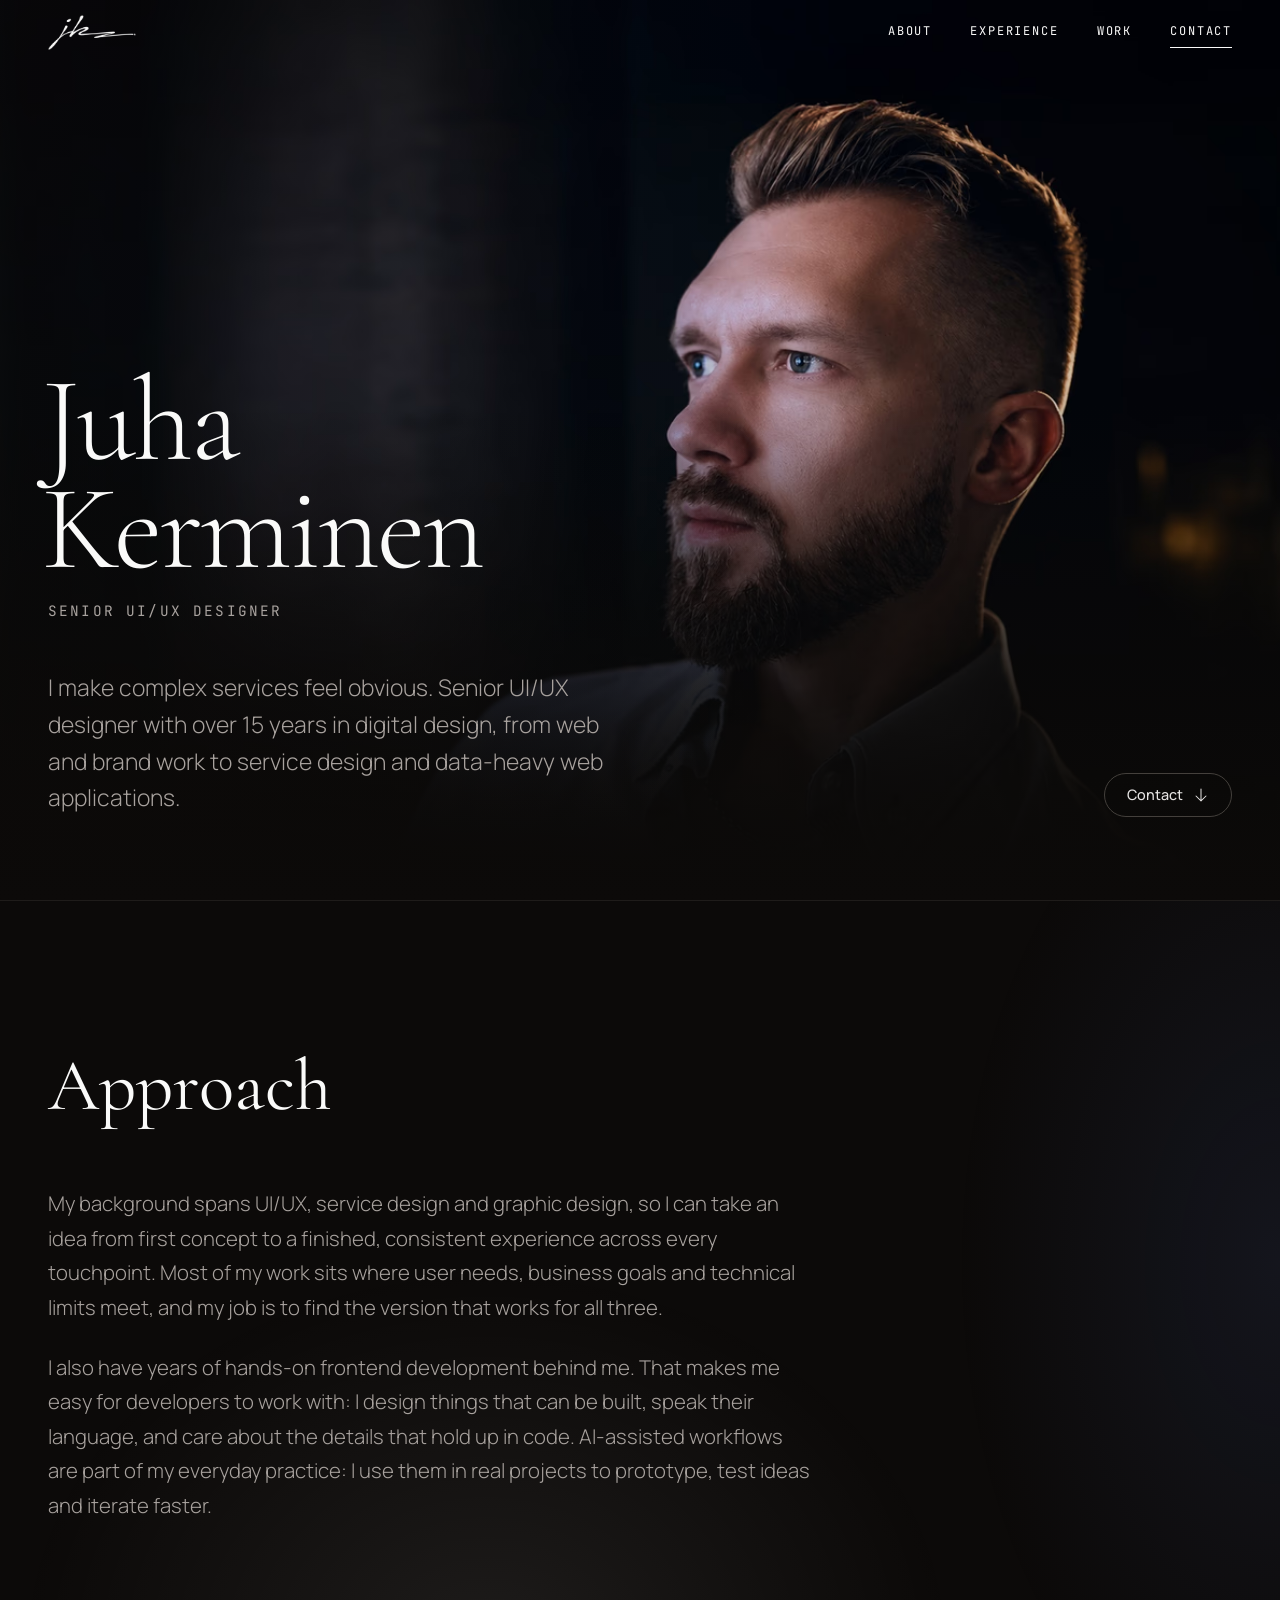
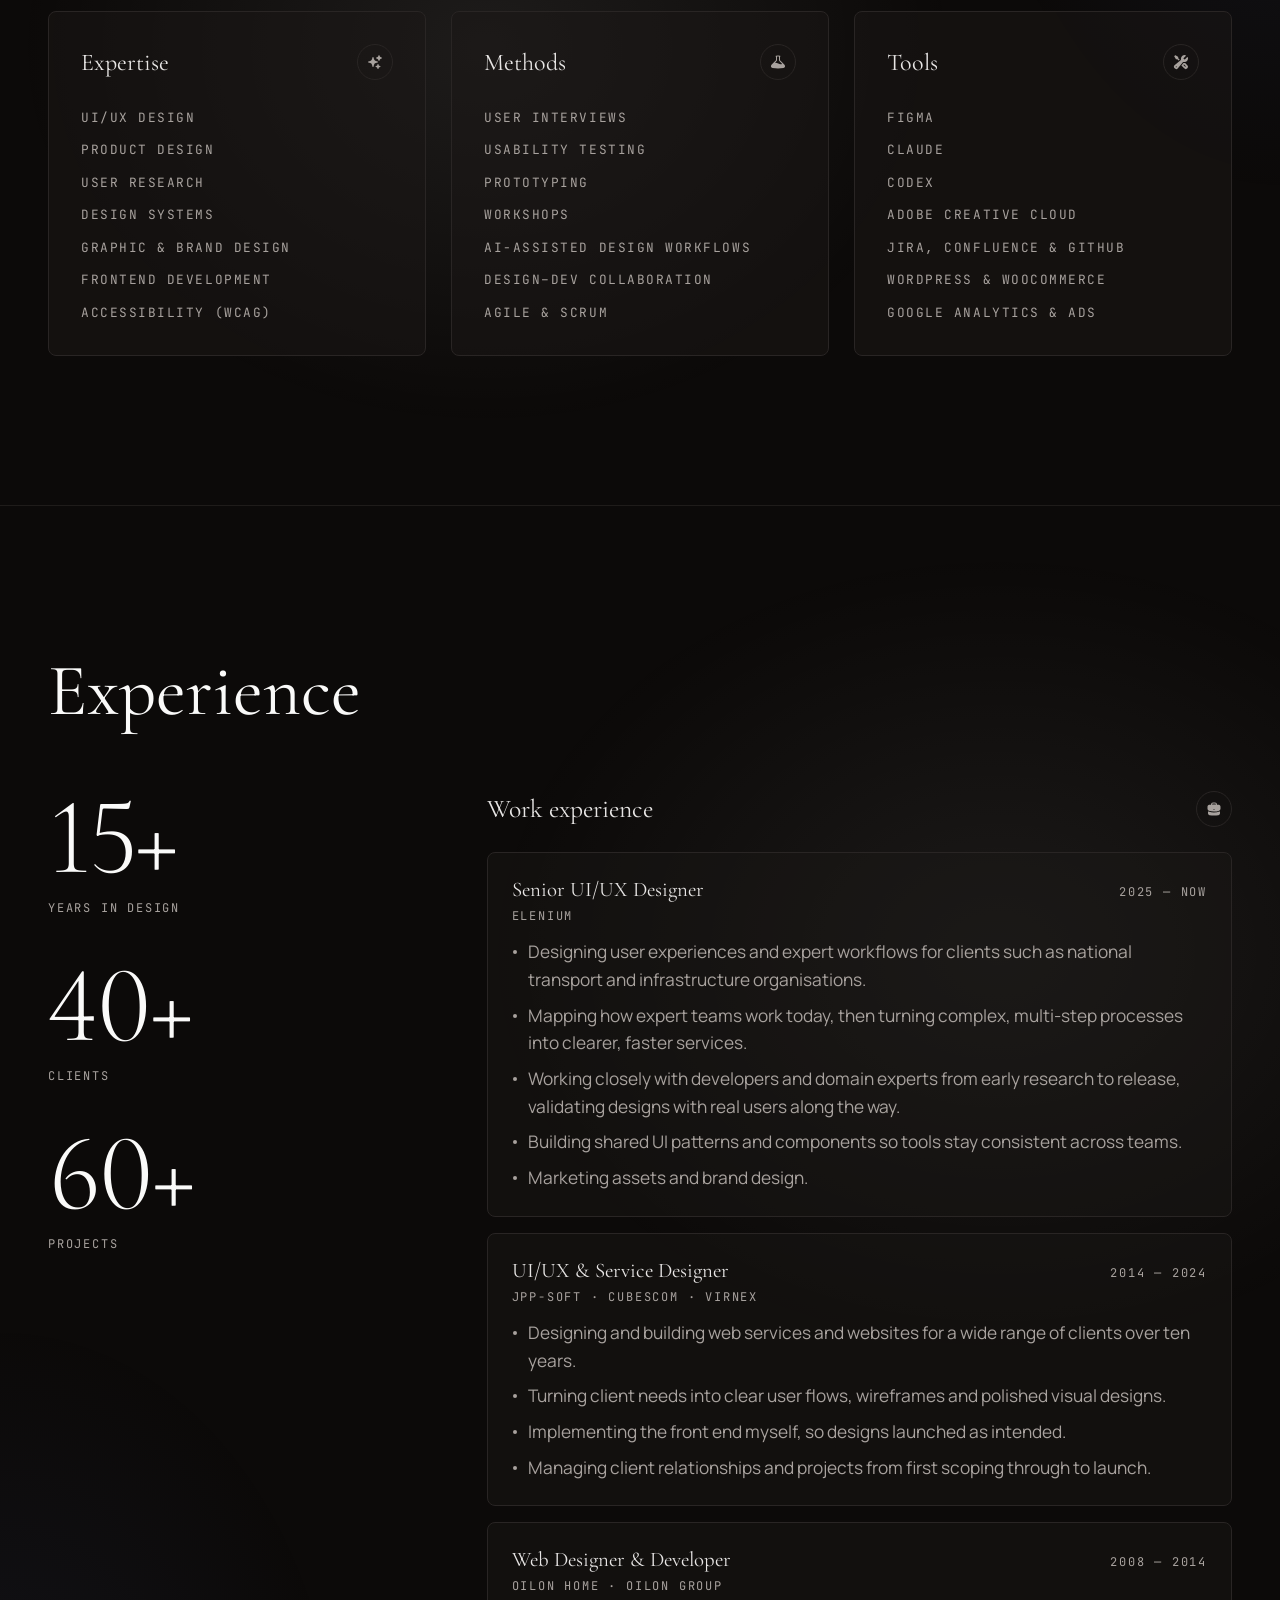
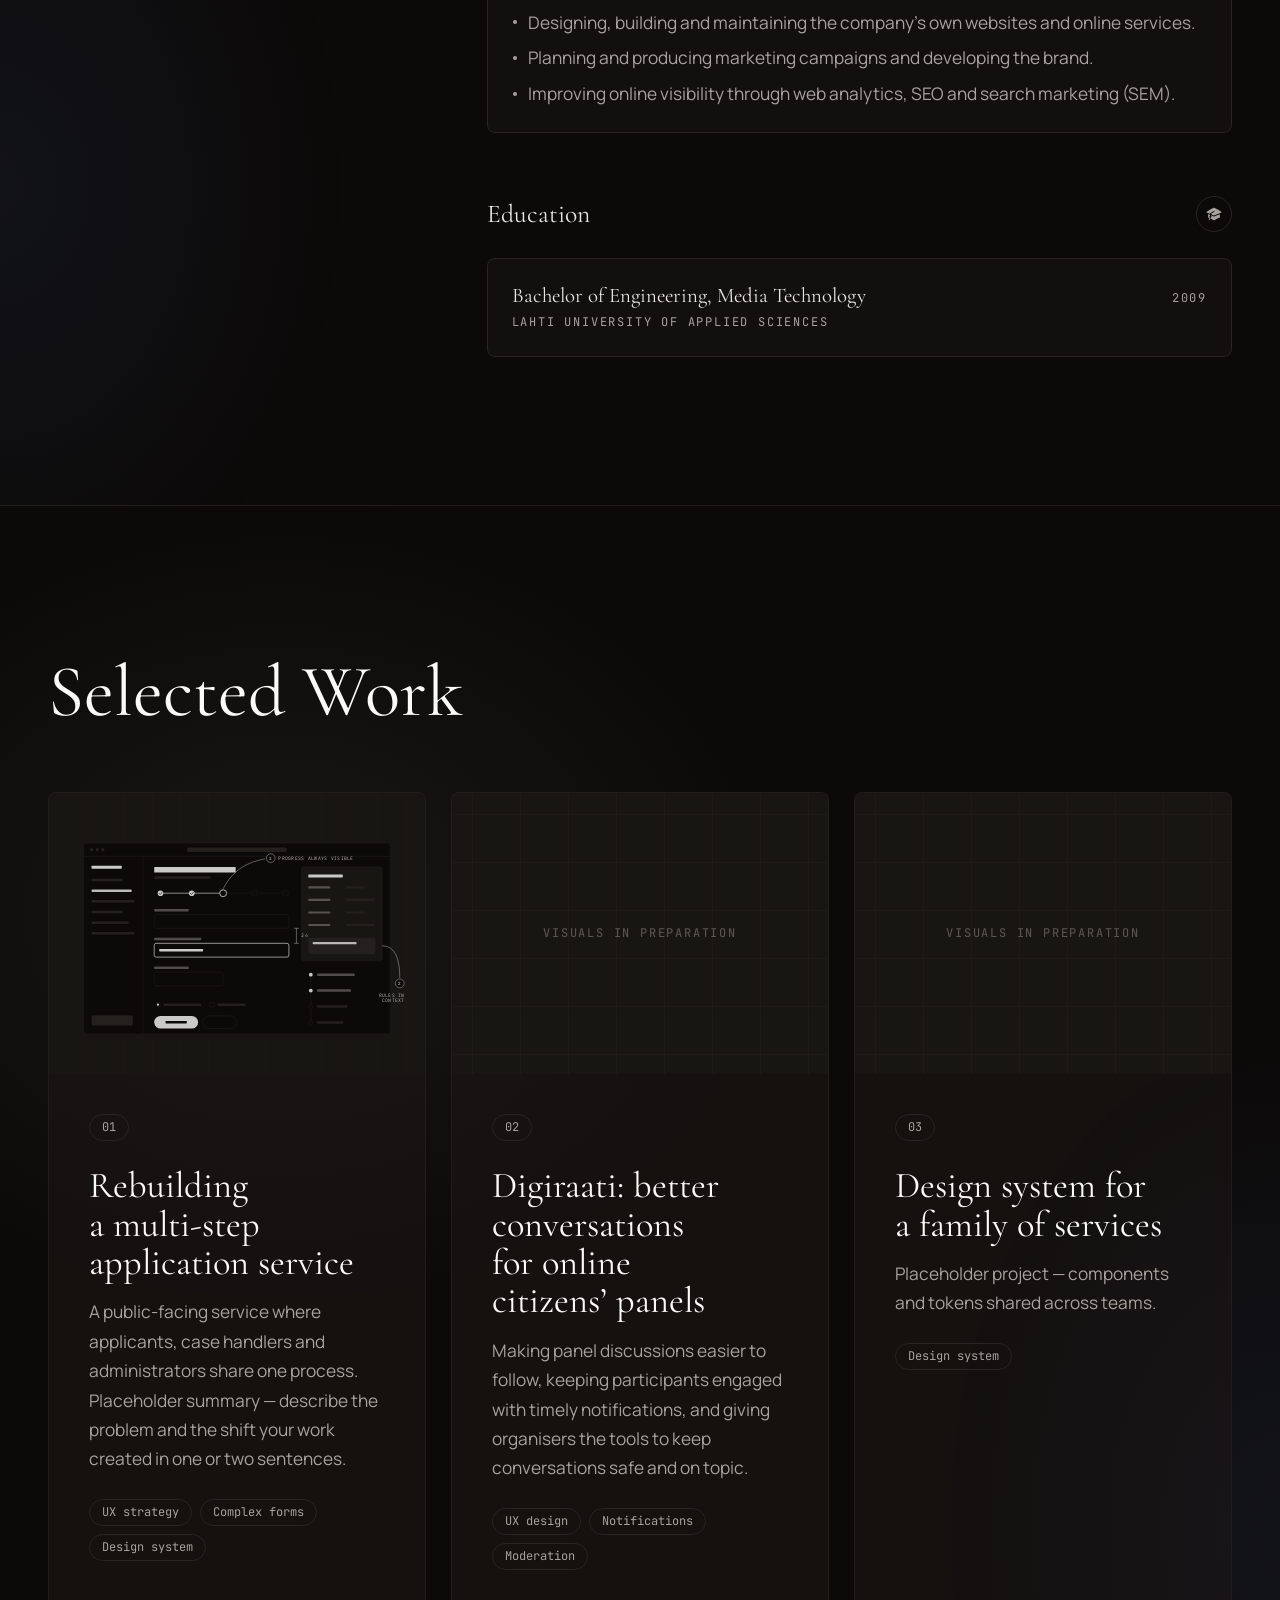
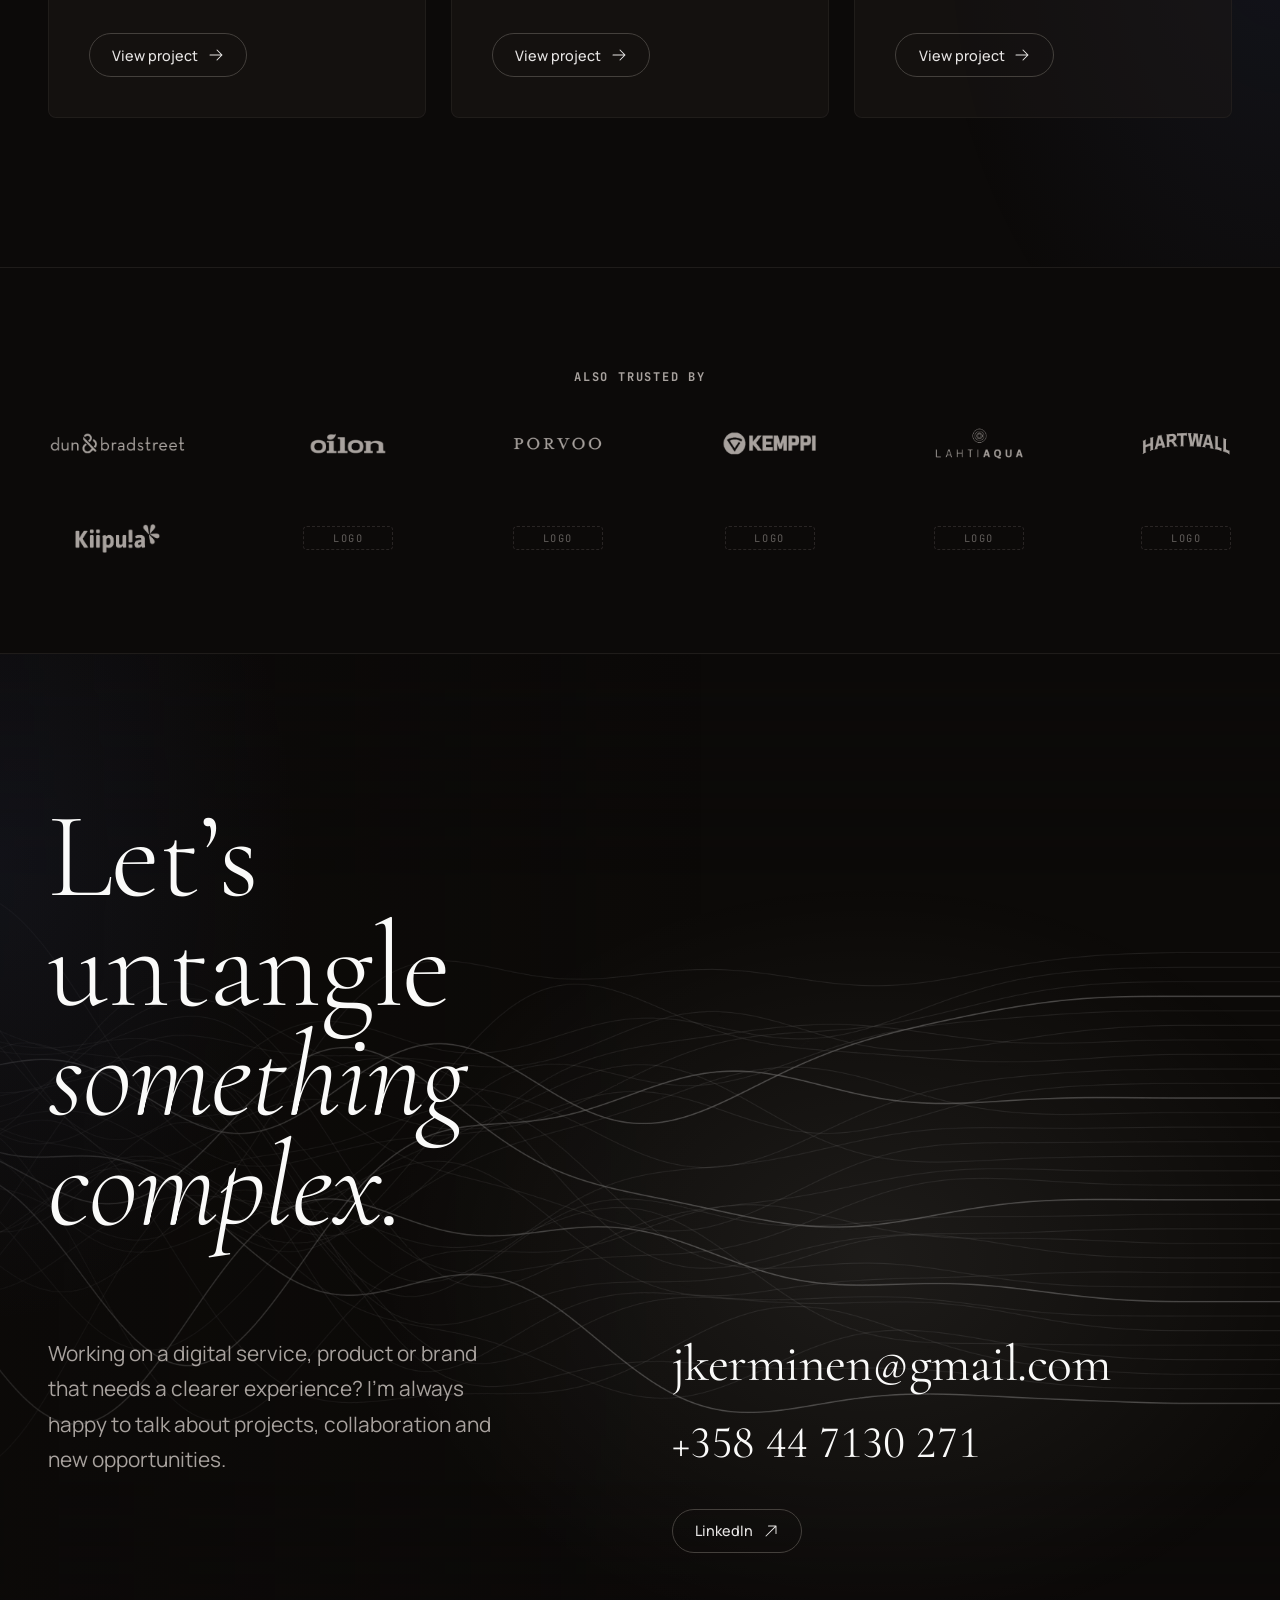
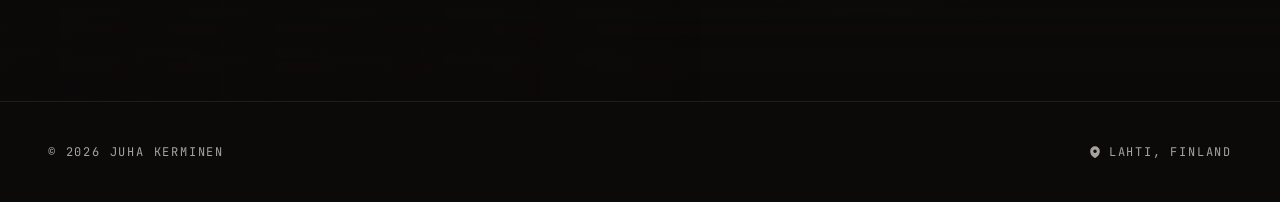
==== commit 551ce00e: "Add files via upload" ====
--- a/index.html
+++ b/index.html
@@ -2,16 +2,14 @@
 <title>Juha Kerminen Portfolio</title>
 <meta name="claude:viewport-fit-sides" content="cover">
 <meta name="description" content="I make complex services feel obvious. Senior UI/UX designer with over 15 years in digital design, from web and brand work to service design and data-heavy web applications."><meta name="theme-color" content="#0f1113"><meta property="og:title" content="Juha Kerminen — Senior UI/UX Designer"><meta property="og:description" content="I make complex services feel obvious. Senior UI/UX designer with over 15 years in digital design, from web and brand work to service design and data-heavy web applications."><meta property="og:type" content="website"><script>document.documentElement.classList.add('js');</script><link rel="stylesheet" href="assets/index.biAXy1ew.css">
-<link rel="stylesheet" href="assets/index.BAzRPmze.css"><script type="module" src="assets/page.BT_9kWGp.js"></script> <a class="skip" href="#main" data-astro-cid-5hce7sga>Skip to content</a> <header class="header" data-header data-astro-cid-3ef6ksr2> <div class="header__inner" data-astro-cid-3ef6ksr2> <a class="brand" href="/#home" aria-label="Juha Kerminen, home" data-astro-cid-3ef6ksr2> <span class="brand__logo" aria-hidden="true" data-astro-cid-3ef6ksr2></span> </a> <nav class="nav" aria-label="Primary" data-astro-cid-3ef6ksr2> <ul role="list" class="nav__list" data-astro-cid-3ef6ksr2> <li data-astro-cid-3ef6ksr2><a class="nav__link" href="/#about" data-nav="about" data-astro-cid-3ef6ksr2>About</a></li><li data-astro-cid-3ef6ksr2><a class="nav__link" href="/#experience" data-nav="experience" data-astro-cid-3ef6ksr2>Experience</a></li><li data-astro-cid-3ef6ksr2><a class="nav__link" href="/#work" data-nav="work" data-astro-cid-3ef6ksr2>Work</a></li><li data-astro-cid-3ef6ksr2><a class="nav__link" href="/#contact" data-nav="contact" data-astro-cid-3ef6ksr2>Contact</a></li> </ul> </nav> <button class="menu-btn" type="button" aria-expanded="false" aria-controls="mobile-menu" data-menu-btn data-astro-cid-3ef6ksr2> <span data-menu-label data-astro-cid-3ef6ksr2>Menu</span> <span class="menu-btn__icon" aria-hidden="true" data-astro-cid-3ef6ksr2><i data-astro-cid-3ef6ksr2></i><i data-astro-cid-3ef6ksr2></i></span> </button> </div> <div class="sheet" id="mobile-menu" data-menu hidden data-astro-cid-3ef6ksr2> <nav class="sheet__nav" aria-label="Mobile" data-astro-cid-3ef6ksr2> <ul role="list" data-astro-cid-3ef6ksr2> <li style="--i:0" data-astro-cid-3ef6ksr2><a href="/#about" class="sheet__link display" data-menu-link data-astro-cid-3ef6ksr2>About</a></li><li style="--i:1" data-astro-cid-3ef6ksr2><a href="/#experience" class="sheet__link display" data-menu-link data-astro-cid-3ef6ksr2>Experience</a></li><li style="--i:2" data-astro-cid-3ef6ksr2><a href="/#work" class="sheet__link display" data-menu-link data-astro-cid-3ef6ksr2>Work</a></li><li style="--i:3" data-astro-cid-3ef6ksr2><a href="/#contact" class="sheet__link display" data-menu-link data-astro-cid-3ef6ksr2>Contact</a></li> </ul> <p class="sheet__foot label" data-astro-cid-3ef6ksr2><a href="mailto:jkerminen@gmail.com" data-astro-cid-3ef6ksr2>jkerminen@gmail.com</a></p> </nav> </div> </header> <script type="module">const l=document.querySelector("[data-header]"),t=document.querySelector("[data-menu-btn]"),u=document.querySelector("[data-menu-label]"),o=document.querySelector("[data-menu]"),m=document.getElementById("main"),g=document.querySelector("footer"),n=e=>{t.setAttribute("aria-expanded",String(e)),u.textContent=e?"Close":"Menu",o.hidden=!e,document.documentElement.classList.toggle("menu-open",e),m?.toggleAttribute("inert",e),g?.toggleAttribute("inert",e),e&&o.querySelector("a")?.focus()};t.addEventListener("click",()=>n(t.getAttribute("aria-expanded")!=="true"));o.querySelectorAll("[data-menu-link]").forEach(e=>e.addEventListener("click",()=>n(!1)));document.addEventListener("keydown",e=>{e.key==="Escape"&&t.getAttribute("aria-expanded")==="true"&&(n(!1),t.focus())});matchMedia("(min-width: 48em)").addEventListener("change",e=>e.matches&&n(!1));const d=()=>l.classList.toggle("is-scrolled",scrollY>24);addEventListener("scroll",d,{passive:!0});d();const i=document.querySelectorAll("[data-nav]"),s=[...i].map(e=>document.getElementById(e.dataset.nav)).filter(Boolean);if(s.length){const e=new IntersectionObserver(a=>{for(const r of a)r.isIntersecting&&i.forEach(c=>c.classList.toggle("is-active",c.dataset.nav===r.target.id))},{rootMargin:"-45% 0px -50% 0px"});s.forEach(a=>e.observe(a))}</script>  <main id="main" tabindex="-1" data-astro-cid-5hce7sga>  <section class="hero" id="home" aria-labelledby="hero-title" data-astro-cid-bbe6dxrz> <div class="hero__bg" data-astro-cid-bbe6dxrz> <picture data-astro-cid-bbe6dxrz="true"> <source srcset="assets/hero-portrait.CHGqxgqv_Z1NRhvD.avif 800w, assets/hero-portrait.CHGqxgqv_Z1Fzuft.avif 1400w, assets/hero-portrait.CHGqxgqv_1bD1HM.avif 1861w" type="image/avif" sizes="100vw">  <img src="assets/hero-portrait.CHGqxgqv_2v21jG.webp" srcset="assets/hero-portrait.CHGqxgqv_ske2U.webp 800w, assets/hero-portrait.CHGqxgqv_Z280t9h.webp 1400w, assets/hero-portrait.CHGqxgqv_2v21jG.webp 1861w" alt="Portrait of Juha Kerminen" sizes="100vw" loading="eager" fetchpriority="high" data-astro-cid-bbe6dxrz="true" decoding="async" width="1861" height="1111"> </picture> </div> <div class="hero__inner container" data-astro-cid-bbe6dxrz> <div class="hero__id" data-reveal data-astro-cid-bbe6dxrz> <h1 id="hero-title" class="hero__name display" data-astro-cid-bbe6dxrz> <span data-astro-cid-bbe6dxrz>Juha</span> <span data-astro-cid-bbe6dxrz>Kerminen</span> </h1> <p class="hero__role label" data-astro-cid-bbe6dxrz>Senior UI/UX Designer</p> </div> <div class="hero__row" data-astro-cid-bbe6dxrz> <p class="hero__intro" data-reveal style="--reveal-i:2" data-astro-cid-bbe6dxrz>I make complex services feel obvious. Senior UI/UX designer with over 15 years in digital design, from web and brand work to service design and data-heavy web applications.</p> <a class="hero__down" href="#about" aria-label="Scroll to approach" data-reveal style="--reveal-i:3" data-astro-cid-bbe6dxrz> <!-- Heroicons 24 solid: arrow-down --><svg viewBox="0 0 24 24" fill="currentColor" width="20" height="20" aria-hidden="true" data-astro-cid-bbe6dxrz><path fill-rule="evenodd" d="M12 2.25a.75.75 0 0 1 .75.75v16.19l6.22-6.22a.75.75 0 1 1 1.06 1.06l-7.5 7.5a.75.75 0 0 1-1.06 0l-7.5-7.5a.75.75 0 1 1 1.06-1.06l6.22 6.22V3a.75.75 0 0 1 .75-.75Z" clip-rule="evenodd" data-astro-cid-bbe6dxrz></path></svg> </a> </div> </div> </section>  <section class="section" id="about" aria-labelledby="about-title" data-astro-cid-v2cbyr3p> <div class="container ab" data-astro-cid-v2cbyr3p> <h2 id="about-title" class="section__title" data-reveal data-astro-cid-v2cbyr3p>Approach</h2> <div class="ab__text" data-reveal style="--reveal-i:1" data-astro-cid-v2cbyr3p> <p data-astro-cid-v2cbyr3p>My background spans UI/UX, service design and graphic design, so I can take an idea from first concept to a finished, consistent experience across every touchpoint. Most of my work sits where user needs, business goals and technical limits meet, and my job is to find the version that works for all three.</p><p data-astro-cid-v2cbyr3p>I also have years of hands-on frontend development behind me. That makes me easy for developers to work with: I design things that can be built, speak their language, and care about the details that hold up in code. AI-assisted workflows are part of my everyday practice: I use them in real projects to prototype, test ideas and iterate faster.</p> </div> <div class="ab__cards" data-astro-cid-v2cbyr3p> <div class="card ab__card" data-reveal style="--reveal-i:2" data-astro-cid-v2cbyr3p> <div class="ab__head" data-astro-cid-v2cbyr3p> <h3 class="ab__h" data-astro-cid-v2cbyr3p>Expertise</h3> <span class="icon-badge" aria-hidden="true" data-astro-cid-v2cbyr3p> <!-- Heroicons 24 solid: sparkles (MIT) --> <svg viewBox="0 0 24 24" fill="currentColor" width="16" height="16" data-astro-cid-v2cbyr3p> <path fill-rule="evenodd" d="M9 4.5a.75.75 0 0 1 .721.544l.813 2.846a3.75 3.75 0 0 0 2.576 2.576l2.846.813a.75.75 0 0 1 0 1.442l-2.846.813a3.75 3.75 0 0 0-2.576 2.576l-.813 2.846a.75.75 0 0 1-1.442 0l-.813-2.846a3.75 3.75 0 0 0-2.576-2.576l-2.846-.813a.75.75 0 0 1 0-1.442l2.846-.813A3.75 3.75 0 0 0 7.466 7.89l.813-2.846A.75.75 0 0 1 9 4.5ZM18 1.5a.75.75 0 0 1 .728.568l.258 1.036c.236.94.97 1.674 1.91 1.91l1.036.258a.75.75 0 0 1 0 1.456l-1.036.258c-.94.236-1.674.97-1.91 1.91l-.258 1.036a.75.75 0 0 1-1.456 0l-.258-1.036a2.625 2.625 0 0 0-1.91-1.91l-1.036-.258a.75.75 0 0 1 0-1.456l1.036-.258a2.625 2.625 0 0 0 1.91-1.91l.258-1.036A.75.75 0 0 1 18 1.5ZM16.5 15a.75.75 0 0 1 .712.513l.394 1.183c.15.447.5.799.948.948l1.183.395a.75.75 0 0 1 0 1.422l-1.183.395c-.447.15-.799.5-.948.948l-.395 1.183a.75.75 0 0 1-1.422 0l-.395-1.183a1.5 1.5 0 0 0-.948-.948l-1.183-.395a.75.75 0 0 1 0-1.422l1.183-.395c.447-.15.799-.5.948-.948l.395-1.183A.75.75 0 0 1 16.5 15Z" clip-rule="evenodd" data-astro-cid-v2cbyr3p></path> </svg> </span> </div> <ul role="list" class="ab__list" data-astro-cid-v2cbyr3p> <li data-astro-cid-v2cbyr3p>UI/UX design</li><li data-astro-cid-v2cbyr3p>Product design</li><li data-astro-cid-v2cbyr3p>Research</li><li data-astro-cid-v2cbyr3p>Design systems</li><li data-astro-cid-v2cbyr3p>Prototyping</li><li data-astro-cid-v2cbyr3p>Graphic &amp; brand design</li><li data-astro-cid-v2cbyr3p>Frontend development</li> </ul> </div> <div class="card ab__card" data-reveal style="--reveal-i:3" data-astro-cid-v2cbyr3p> <div class="ab__head" data-astro-cid-v2cbyr3p> <h3 class="ab__h" data-astro-cid-v2cbyr3p>Tools</h3> <span class="icon-badge" aria-hidden="true" data-astro-cid-v2cbyr3p> <svg viewBox="0 0 24 24" fill="currentColor" width="16" height="16" data-astro-cid-v2cbyr3p> <path fill-rule="evenodd" d="M12 6.75a5.25 5.25 0 0 1 6.775-5.025.75.75 0 0 1 .313 1.248l-3.32 3.319c.063.475.276.934.641 1.299.365.365.824.578 1.3.64l3.318-3.319a.75.75 0 0 1 1.248.313 5.25 5.25 0 0 1-5.472 6.756c-1.018-.086-1.87.1-2.309.634L7.344 21.3A3.298 3.298 0 1 1 2.7 16.657l8.684-7.151c.533-.44.72-1.291.634-2.309A5.342 5.342 0 0 1 12 6.75ZM4.117 19.125a.75.75 0 0 1 .75-.75h.008a.75.75 0 0 1 .75.75v.008a.75.75 0 0 1-.75.75h-.008a.75.75 0 0 1-.75-.75v-.008Z" clip-rule="evenodd" data-astro-cid-v2cbyr3p></path> <path d="m10.076 8.64-2.201-2.2V4.874a.75.75 0 0 0-.364-.643l-3.75-2.25a.75.75 0 0 0-.916.113l-.75.75a.75.75 0 0 0-.113.916l2.25 3.75a.75.75 0 0 0 .643.364h1.564l2.062 2.062 1.575-1.297Z" data-astro-cid-v2cbyr3p></path> <path fill-rule="evenodd" d="m12.556 17.329 4.183 4.182a3.375 3.375 0 0 0 4.773-4.773l-3.306-3.305a6.803 6.803 0 0 1-1.53.043c-.394-.034-.682-.006-.867.042a.589.589 0 0 0-.167.063l-3.086 3.748Zm3.414-1.36a.75.75 0 0 1 1.06 0l1.875 1.876a.75.75 0 1 1-1.06 1.06L15.97 17.03a.75.75 0 0 1 0-1.06Z" clip-rule="evenodd" data-astro-cid-v2cbyr3p></path> </svg> </span> </div> <ul role="list" class="ab__list" data-astro-cid-v2cbyr3p> <li data-astro-cid-v2cbyr3p>Figma</li><li data-astro-cid-v2cbyr3p>Claude</li><li data-astro-cid-v2cbyr3p>Adobe Creative Cloud</li><li data-astro-cid-v2cbyr3p>Miro</li><li data-astro-cid-v2cbyr3p>Jira, Confluence &amp; GitHub</li><li data-astro-cid-v2cbyr3p>WordPress &amp; WooCommerce</li><li data-astro-cid-v2cbyr3p>Google Analytics &amp; Ads</li> </ul> </div> </div> </div> </section>  <section class="section" id="experience" aria-labelledby="exp-title" data-astro-cid-xpq65ryk> <div class="container" data-astro-cid-xpq65ryk> <div class="ex__head" data-reveal data-astro-cid-xpq65ryk> <h2 id="exp-title" class="section__title" data-astro-cid-xpq65ryk>Experience</h2> <a class="btn-pill" href="/cv.pdf" data-astro-cid-xpq65ryk>
-Download CV
-<!-- Heroicons 24 solid: arrow-down-tray --><svg viewBox="0 0 24 24" fill="currentColor" width="16" height="16" aria-hidden="true" data-astro-cid-xpq65ryk><path fill-rule="evenodd" d="M12 2.25a.75.75 0 0 1 .75.75v11.69l3.22-3.22a.75.75 0 1 1 1.06 1.06l-4.5 4.5a.75.75 0 0 1-1.06 0l-4.5-4.5a.75.75 0 1 1 1.06-1.06l3.22 3.22V3a.75.75 0 0 1 .75-.75Zm-9 13.5a.75.75 0 0 1 .75.75v2.25a1.5 1.5 0 0 0 1.5 1.5h13.5a1.5 1.5 0 0 0 1.5-1.5V16.5a.75.75 0 0 1 1.5 0v2.25a3 3 0 0 1-3 3H5.25a3 3 0 0 1-3-3V16.5a.75.75 0 0 1 .75-.75Z" clip-rule="evenodd" data-astro-cid-xpq65ryk></path></svg> </a> </div> <article class="card ex" data-reveal style="--reveal-i:1" data-astro-cid-xpq65ryk> <header class="ex__id" data-astro-cid-xpq65ryk> <span class="icon-badge ex__icon" aria-hidden="true" data-astro-cid-xpq65ryk><!-- Heroicons 24 solid: academic-cap --><svg viewBox="0 0 24 24" fill="currentColor" width="16" height="16" data-astro-cid-xpq65ryk><path d="M11.7 2.805a.75.75 0 0 1 .6 0A60.65 60.65 0 0 1 22.83 8.72a.75.75 0 0 1-.231 1.337 49.948 49.948 0 0 0-9.902 3.912l-.003.002c-.114.06-.227.119-.34.18a.75.75 0 0 1-.707 0A50.88 50.88 0 0 0 7.5 12.173v-.224c0-.131.067-.248.172-.311a54.615 54.615 0 0 1 4.653-2.52.75.75 0 0 0-.65-1.352 56.123 56.123 0 0 0-4.78 2.589 1.858 1.858 0 0 0-.859 1.228 49.803 49.803 0 0 0-4.634-1.527.75.75 0 0 1-.231-1.337A60.653 60.653 0 0 1 11.7 2.805Z" data-astro-cid-xpq65ryk></path><path d="M13.06 15.473a48.45 48.45 0 0 1 7.666-3.282c.134 1.414.22 2.843.255 4.284a.75.75 0 0 1-.46.711 47.87 47.87 0 0 0-8.105 4.342.75.75 0 0 1-.832 0 47.87 47.87 0 0 0-8.104-4.342.75.75 0 0 1-.461-.71c.035-1.442.121-2.87.255-4.286.921.304 1.83.634 2.726.99v1.27a1.5 1.5 0 0 0-.14 2.508c-.09.38-.222.753-.397 1.11.452.213.901.434 1.346.66a6.727 6.727 0 0 0 .551-1.607 1.5 1.5 0 0 0 .14-2.67v-.645a48.549 48.549 0 0 1 3.44 1.667 2.25 2.25 0 0 0 2.12 0Z" data-astro-cid-xpq65ryk></path><path d="M4.462 19.462c.42-.419.753-.89 1-1.395.453.214.902.435 1.347.662a6.742 6.742 0 0 1-1.286 1.794.75.75 0 0 1-1.06-1.06Z" data-astro-cid-xpq65ryk></path></svg></span> <h3 class="ex__name" data-astro-cid-xpq65ryk>Juha Kerminen</h3> <p class="label ex__role-line" data-astro-cid-xpq65ryk><span data-astro-cid-xpq65ryk>Senior UI/UX Designer</span><span class="ex__sep" aria-hidden="true" data-astro-cid-xpq65ryk> · </span><span data-astro-cid-xpq65ryk>Over 15 years of experience</span></p> <p class="ex__summary" data-astro-cid-xpq65ryk>Senior UI/UX designer with a background in graphic design, service design and frontend development. I turn complex needs into clear, engaging digital experiences, balancing users, business and technology.</p> </header> <div class="ex__grid" data-astro-cid-xpq65ryk> <div class="ex__col" data-astro-cid-xpq65ryk> <h4 class="ex__h" data-astro-cid-xpq65ryk>Skills</h4> <dl class="ex__skills" data-astro-cid-xpq65ryk> <div data-astro-cid-xpq65ryk> <dt class="label" data-astro-cid-xpq65ryk>Methods</dt> <dd data-astro-cid-xpq65ryk><ul role="list" data-astro-cid-xpq65ryk><li class="pill" data-astro-cid-xpq65ryk>Interaction design &amp; wireframing</li><li class="pill" data-astro-cid-xpq65ryk>Usability testing</li><li class="pill" data-astro-cid-xpq65ryk>Journey mapping</li><li class="pill" data-astro-cid-xpq65ryk>Accessibility</li><li class="pill" data-astro-cid-xpq65ryk>Agile &amp; Scrum</li><li class="pill" data-astro-cid-xpq65ryk>SEO &amp; web analytics</li></ul></dd> </div><div data-astro-cid-xpq65ryk> <dt class="label" data-astro-cid-xpq65ryk>Collaboration</dt> <dd data-astro-cid-xpq65ryk><ul role="list" data-astro-cid-xpq65ryk><li class="pill" data-astro-cid-xpq65ryk>Developer collaboration</li><li class="pill" data-astro-cid-xpq65ryk>Workshops &amp; facilitation</li><li class="pill" data-astro-cid-xpq65ryk>Project &amp; client management</li><li class="pill" data-astro-cid-xpq65ryk>Stakeholder communication</li></ul></dd> </div><div data-astro-cid-xpq65ryk> <dt class="label" data-astro-cid-xpq65ryk>AI workflows</dt> <dd data-astro-cid-xpq65ryk><ul role="list" data-astro-cid-xpq65ryk><li class="pill" data-astro-cid-xpq65ryk>AI-assisted prototyping</li><li class="pill" data-astro-cid-xpq65ryk>Prompt design</li><li class="pill" data-astro-cid-xpq65ryk>Rapid iteration</li></ul></dd> </div><div data-astro-cid-xpq65ryk> <dt class="label" data-astro-cid-xpq65ryk>Languages</dt> <dd data-astro-cid-xpq65ryk><ul role="list" data-astro-cid-xpq65ryk><li class="pill" data-astro-cid-xpq65ryk>Finnish</li><li class="pill" data-astro-cid-xpq65ryk>English</li></ul></dd> </div> </dl> </div> <div class="ex__col" data-astro-cid-xpq65ryk> <h4 class="ex__h" data-astro-cid-xpq65ryk>Work experience</h4> <ol role="list" class="ex__roles" data-astro-cid-xpq65ryk> <li data-astro-cid-xpq65ryk> <div class="ex__role-head" data-astro-cid-xpq65ryk> <h5 class="ex__role" data-astro-cid-xpq65ryk>Senior UI/UX Designer</h5> <span class="label" data-astro-cid-xpq65ryk>2025 — now</span> </div> <p class="label ex__org" data-astro-cid-xpq65ryk>Elenium</p> <ul role="list" class="ex__points" data-astro-cid-xpq65ryk><li data-astro-cid-xpq65ryk>Designing user experiences and expert workflows for clients such as national transport and infrastructure organisations.</li><li data-astro-cid-xpq65ryk>Mapping how expert teams work today, then turning complex, multi-step processes into clearer, faster services.</li><li data-astro-cid-xpq65ryk>Working closely with developers and domain experts from early research to release, validating designs with real users along the way.</li><li data-astro-cid-xpq65ryk>Building shared UI patterns and components so tools stay consistent across teams.</li><li data-astro-cid-xpq65ryk>Marketing assets and brand design.</li></ul> </li><li data-astro-cid-xpq65ryk> <div class="ex__role-head" data-astro-cid-xpq65ryk> <h5 class="ex__role" data-astro-cid-xpq65ryk>UI/UX &amp; Service Designer</h5> <span class="label" data-astro-cid-xpq65ryk>2014 — 2024</span> </div> <p class="label ex__org" data-astro-cid-xpq65ryk>JPP-Soft · Cubescom · Virnex</p> <ul role="list" class="ex__points" data-astro-cid-xpq65ryk><li data-astro-cid-xpq65ryk>Designing and building web services and websites for a wide range of clients over ten years.</li><li data-astro-cid-xpq65ryk>Turning client needs into clear user flows, wireframes and polished visual designs.</li><li data-astro-cid-xpq65ryk>Implementing the front end myself, so designs launched as intended.</li><li data-astro-cid-xpq65ryk>Managing client relationships and projects from first scoping through to launch.</li></ul> </li><li data-astro-cid-xpq65ryk> <div class="ex__role-head" data-astro-cid-xpq65ryk> <h5 class="ex__role" data-astro-cid-xpq65ryk>Web Designer &amp; Developer</h5> <span class="label" data-astro-cid-xpq65ryk>2008 — 2014</span> </div> <p class="label ex__org" data-astro-cid-xpq65ryk>Oilon Home · Oilon Group</p> <ul role="list" class="ex__points" data-astro-cid-xpq65ryk><li data-astro-cid-xpq65ryk>Designing, building and maintaining the company’s own websites and online services.</li><li data-astro-cid-xpq65ryk>Planning and producing marketing campaigns and developing the brand.</li><li data-astro-cid-xpq65ryk>Improving online visibility through web analytics, SEO and search marketing (SEM).</li></ul> </li> </ol> <h4 class="ex__h ex__h--sub" data-astro-cid-xpq65ryk>Education</h4> <ul role="list" class="ex__edu" data-astro-cid-xpq65ryk> <li data-astro-cid-xpq65ryk> <div class="ex__role-head" data-astro-cid-xpq65ryk> <h5 class="ex__role" data-astro-cid-xpq65ryk>Bachelor of Engineering, Media Technology</h5> <span class="label" data-astro-cid-xpq65ryk>2009</span> </div> <p class="label ex__org" data-astro-cid-xpq65ryk>Lahti University of Applied Sciences</p> </li> </ul> </div> </div> </article> </div> </section>  <section class="section" id="work" aria-labelledby="work-title" data-astro-cid-j7pv25f6> <div class="container" data-astro-cid-j7pv25f6> <h2 id="work-title" class="section__title work__title" data-reveal data-astro-cid-j7pv25f6>Selected Work</h2> <div class="work" style="--cols:3" data-astro-cid-j7pv25f6> <article class="pc card" data-reveal data-astro-cid-mspuyifq> <div class="pc__cover" aria-hidden="true" data-astro-cid-mspuyifq> <svg class="cov" viewBox="0 0 1200 760" preserveAspectRatio="xMidYMid meet" role="img" aria-label="Illustration: a multi-step application interface with design annotations" data-astro-cid-uscr7i6b> <rect class="cov-bg" x="-600" y="-600" width="2400" height="1960" data-astro-cid-uscr7i6b></rect> <!-- faint 12-col grid --> <g class="cov-grid" data-astro-cid-uscr7i6b> <line x1="60" y1="-600" x2="60" y2="1360" data-astro-cid-uscr7i6b></line><line x1="150" y1="-600" x2="150" y2="1360" data-astro-cid-uscr7i6b></line><line x1="240" y1="-600" x2="240" y2="1360" data-astro-cid-uscr7i6b></line><line x1="330" y1="-600" x2="330" y2="1360" data-astro-cid-uscr7i6b></line><line x1="420" y1="-600" x2="420" y2="1360" data-astro-cid-uscr7i6b></line><line x1="510" y1="-600" x2="510" y2="1360" data-astro-cid-uscr7i6b></line><line x1="600" y1="-600" x2="600" y2="1360" data-astro-cid-uscr7i6b></line><line x1="690" y1="-600" x2="690" y2="1360" data-astro-cid-uscr7i6b></line><line x1="780" y1="-600" x2="780" y2="1360" data-astro-cid-uscr7i6b></line><line x1="870" y1="-600" x2="870" y2="1360" data-astro-cid-uscr7i6b></line><line x1="960" y1="-600" x2="960" y2="1360" data-astro-cid-uscr7i6b></line><line x1="1050" y1="-600" x2="1050" y2="1360" data-astro-cid-uscr7i6b></line><line x1="1140" y1="-600" x2="1140" y2="1360" data-astro-cid-uscr7i6b></line> </g> <g class="cov-ui" data-astro-cid-uscr7i6b> <rect class="s" x="110" y="90" width="980" height="610" rx="10" data-astro-cid-uscr7i6b></rect> <line class="l" x1="110" y1="132" x2="1090" y2="132" data-astro-cid-uscr7i6b></line> <circle class="m" cx="136" cy="111" r="5" data-astro-cid-uscr7i6b></circle><circle class="m" cx="154" cy="111" r="5" data-astro-cid-uscr7i6b></circle><circle class="m" cx="172" cy="111" r="5" data-astro-cid-uscr7i6b></circle> <rect class="l-fill" x="440" y="104" width="320" height="14" rx="7" data-astro-cid-uscr7i6b></rect> <!-- sidebar --> <line class="l" x1="300" y1="132" x2="300" y2="700" data-astro-cid-uscr7i6b></line> <rect class="i" x="136" y="162" width="96" height="10" rx="2" data-astro-cid-uscr7i6b></rect> <rect class="l-fill" x="136" y="204" width="100" height="8" rx="2" data-astro-cid-uscr7i6b></rect><rect class="a-fill" x="136" y="238" width="128" height="8" rx="2" data-astro-cid-uscr7i6b></rect><rect class="l-fill" x="136" y="272" width="136" height="8" rx="2" data-astro-cid-uscr7i6b></rect><rect class="l-fill" x="136" y="306" width="100" height="8" rx="2" data-astro-cid-uscr7i6b></rect><rect class="l-fill" x="136" y="340" width="118" height="8" rx="2" data-astro-cid-uscr7i6b></rect><rect class="l-fill" x="136" y="374" width="136" height="8" rx="2" data-astro-cid-uscr7i6b></rect> <rect class="l-fill" x="136" y="640" width="132" height="32" rx="6" data-astro-cid-uscr7i6b></rect> <!-- main: title + stepper --> <rect class="i" x="336" y="166" width="260" height="18" rx="2" data-astro-cid-uscr7i6b></rect> <rect class="l-fill" x="336" y="196" width="180" height="8" rx="2" data-astro-cid-uscr7i6b></rect> <line class="l" x1="356" y1="250" x2="756" y2="250" data-astro-cid-uscr7i6b></line> <line class="i-line" x1="356" y1="250" x2="556" y2="250" data-astro-cid-uscr7i6b></line> <circle class="i" cx="356" cy="250" r="9" data-astro-cid-uscr7i6b></circle><circle class="i" cx="456" cy="250" r="9" data-astro-cid-uscr7i6b></circle><circle class="cur" cx="556" cy="250" r="11" data-astro-cid-uscr7i6b></circle><circle class="s" cx="656" cy="250" r="9" data-astro-cid-uscr7i6b></circle><circle class="s" cx="756" cy="250" r="9" data-astro-cid-uscr7i6b></circle> <path class="chk" d="M351 250l4 4 7-8M451 250l4 4 7-8" data-astro-cid-uscr7i6b></path> <!-- form fields --> <g data-astro-cid-uscr7i6b> <rect class="m-fill" x="336" y="300" width="110" height="8" rx="2" data-astro-cid-uscr7i6b></rect> <rect class="s" x="336" y="318" width="430" height="44" rx="6" data-astro-cid-uscr7i6b></rect>  </g><g data-astro-cid-uscr7i6b> <rect class="m-fill" x="336" y="392" width="150" height="8" rx="2" data-astro-cid-uscr7i6b></rect> <rect class="s focus" x="336" y="410" width="430" height="44" rx="6" data-astro-cid-uscr7i6b></rect> <rect class="i" x="352" y="428" width="140" height="8" rx="2" data-astro-cid-uscr7i6b></rect> </g><g data-astro-cid-uscr7i6b> <rect class="m-fill" x="336" y="484" width="110" height="8" rx="2" data-astro-cid-uscr7i6b></rect> <rect class="s" x="336" y="502" width="220" height="44" rx="6" data-astro-cid-uscr7i6b></rect>  </g> <!-- radio --> <circle class="s" cx="348" cy="606" r="8" data-astro-cid-uscr7i6b></circle><circle class="i" cx="348" cy="606" r="3.5" data-astro-cid-uscr7i6b></circle> <rect class="l-fill" x="366" y="602" width="120" height="8" rx="2" data-astro-cid-uscr7i6b></rect> <circle class="s" cx="520" cy="606" r="8" data-astro-cid-uscr7i6b></circle> <rect class="l-fill" x="538" y="602" width="90" height="8" rx="2" data-astro-cid-uscr7i6b></rect> <!-- buttons --> <rect class="i" x="336" y="642" width="140" height="40" rx="20" data-astro-cid-uscr7i6b></rect> <rect class="p-fill" x="372" y="658" width="68" height="8" rx="2" data-astro-cid-uscr7i6b></rect> <rect class="s" x="490" y="642" width="110" height="40" rx="20" data-astro-cid-uscr7i6b></rect> <!-- right panel: summary + timeline --> <rect class="panel" x="806" y="166" width="258" height="300" rx="8" data-astro-cid-uscr7i6b></rect> <rect class="i" x="828" y="190" width="110" height="10" rx="2" data-astro-cid-uscr7i6b></rect> <g data-astro-cid-uscr7i6b> <rect class="m-fill" x="828" y="228" width="70" height="7" rx="2" data-astro-cid-uscr7i6b></rect> <rect class="l-fill" x="948" y="228" width="60" height="7" rx="2" data-astro-cid-uscr7i6b></rect> </g><g data-astro-cid-uscr7i6b> <rect class="m-fill" x="828" y="268" width="70" height="7" rx="2" data-astro-cid-uscr7i6b></rect> <rect class="l-fill" x="948" y="268" width="92" height="7" rx="2" data-astro-cid-uscr7i6b></rect> </g><g data-astro-cid-uscr7i6b> <rect class="m-fill" x="828" y="308" width="70" height="7" rx="2" data-astro-cid-uscr7i6b></rect> <rect class="l-fill" x="948" y="308" width="60" height="7" rx="2" data-astro-cid-uscr7i6b></rect> </g><g data-astro-cid-uscr7i6b> <rect class="m-fill" x="828" y="348" width="70" height="7" rx="2" data-astro-cid-uscr7i6b></rect> <rect class="l-fill" x="948" y="348" width="92" height="7" rx="2" data-astro-cid-uscr7i6b></rect> </g> <rect class="note" x="828" y="392" width="214" height="52" rx="6" data-astro-cid-uscr7i6b></rect> <rect class="a-fill" x="842" y="406" width="140" height="7" rx="2" data-astro-cid-uscr7i6b></rect> <rect class="l-fill" x="842" y="422" width="180" height="7" rx="2" data-astro-cid-uscr7i6b></rect> <line class="l" x1="836" y1="510" x2="836" y2="664" data-astro-cid-uscr7i6b></line> <g data-astro-cid-uscr7i6b> <circle class="i" cx="836" cy="510" r="6" data-astro-cid-uscr7i6b></circle> <rect class="m-fill" x="856" y="506" width="120" height="8" rx="2" data-astro-cid-uscr7i6b></rect> </g><g data-astro-cid-uscr7i6b> <circle class="i" cx="836" cy="561" r="6" data-astro-cid-uscr7i6b></circle> <rect class="m-fill" x="856" y="557" width="108" height="8" rx="2" data-astro-cid-uscr7i6b></rect> </g><g data-astro-cid-uscr7i6b> <circle class="s" cx="836" cy="612" r="6" data-astro-cid-uscr7i6b></circle> <rect class="l-fill" x="856" y="608" width="96" height="8" rx="2" data-astro-cid-uscr7i6b></rect> </g><g data-astro-cid-uscr7i6b> <circle class="s" cx="836" cy="663" r="6" data-astro-cid-uscr7i6b></circle> <rect class="l-fill" x="856" y="659" width="84" height="8" rx="2" data-astro-cid-uscr7i6b></rect> </g> </g> <!-- annotation layer --> <g class="cov-anno" data-astro-cid-uscr7i6b> <path class="ar" d="M556 236 C 590 170, 640 150, 690 140" data-astro-cid-uscr7i6b></path> <circle class="ac" cx="708" cy="138" r="14" data-astro-cid-uscr7i6b></circle> <text class="at at-n" x="708" y="143" data-astro-cid-uscr7i6b>1</text> <text class="at" x="732" y="143" data-astro-cid-uscr7i6b>PROGRESS ALWAYS VISIBLE</text> <!-- dimension: spacing between fields --> <path class="ar" d="M790 362 v48 M782 362 h16 M782 410 h16" data-astro-cid-uscr7i6b></path> <text class="at" x="806" y="391" data-astro-cid-uscr7i6b>24</text> <path class="ar" d="M1064 418 C 1110 418, 1120 470, 1120 520" data-astro-cid-uscr7i6b></path> <circle class="ac" cx="1120" cy="538" r="14" data-astro-cid-uscr7i6b></circle> <text class="at at-n" x="1120" y="543" data-astro-cid-uscr7i6b>2</text> <text class="at" x="1136" y="580" text-anchor="end" data-astro-cid-uscr7i6b>RULES IN</text> <text class="at" x="1136" y="598" text-anchor="end" data-astro-cid-uscr7i6b>CONTEXT</text> </g> </svg>  </div> <div class="pc__body" data-astro-cid-mspuyifq> <div class="pc__top" data-astro-cid-mspuyifq> <span class="pill" data-astro-cid-mspuyifq>01</span> </div> <h3 class="pc__title" data-astro-cid-mspuyifq> <a href="/work/01-application-service/" class="pc__link" data-astro-cid-mspuyifq>Rebuilding a multi-step application service</a> </h3> <p class="pc__summary" data-astro-cid-mspuyifq>A public-facing service where applicants, case handlers and administrators share one process. Placeholder summary — describe the problem and the shift your work created in one or two sentences.</p> <ul role="list" class="pc__tags" data-astro-cid-mspuyifq> <li class="pill" data-astro-cid-mspuyifq>UX strategy</li><li class="pill" data-astro-cid-mspuyifq>Complex forms</li><li class="pill" data-astro-cid-mspuyifq>Design system</li> </ul> <div class="pc__foot" data-astro-cid-mspuyifq> <span class="btn-pill pc__cta" aria-hidden="true" data-astro-cid-mspuyifq>
+<link rel="stylesheet" href="assets/index.3gD_2mrI.css"><script type="module" src="assets/page.BT_9kWGp.js"></script> <a class="skip" href="#main" data-astro-cid-5hce7sga>Skip to content</a> <header class="header" data-header data-astro-cid-3ef6ksr2> <div class="header__inner" data-astro-cid-3ef6ksr2> <a class="brand" href="/#home" aria-label="Juha Kerminen, home" data-astro-cid-3ef6ksr2> <span class="brand__logo" aria-hidden="true" data-astro-cid-3ef6ksr2></span> </a> <nav class="nav" aria-label="Primary" data-astro-cid-3ef6ksr2> <ul role="list" class="nav__list" data-astro-cid-3ef6ksr2> <li data-astro-cid-3ef6ksr2><a class="nav__link" href="/#about" data-nav="about" data-astro-cid-3ef6ksr2>About</a></li><li data-astro-cid-3ef6ksr2><a class="nav__link" href="/#experience" data-nav="experience" data-astro-cid-3ef6ksr2>Experience</a></li><li data-astro-cid-3ef6ksr2><a class="nav__link" href="/#work" data-nav="work" data-astro-cid-3ef6ksr2>Work</a></li><li data-astro-cid-3ef6ksr2><a class="nav__link" href="/#contact" data-nav="contact" data-astro-cid-3ef6ksr2>Contact</a></li> </ul> </nav> <button class="menu-btn" type="button" aria-expanded="false" aria-controls="mobile-menu" data-menu-btn data-astro-cid-3ef6ksr2> <span data-menu-label data-astro-cid-3ef6ksr2>Menu</span> <span class="menu-btn__icon" aria-hidden="true" data-astro-cid-3ef6ksr2><i data-astro-cid-3ef6ksr2></i><i data-astro-cid-3ef6ksr2></i></span> </button> </div> <div class="sheet" id="mobile-menu" data-menu hidden data-astro-cid-3ef6ksr2> <nav class="sheet__nav" aria-label="Mobile" data-astro-cid-3ef6ksr2> <ul role="list" data-astro-cid-3ef6ksr2> <li style="--i:0" data-astro-cid-3ef6ksr2><a href="/#about" class="sheet__link display" data-menu-link data-astro-cid-3ef6ksr2>About</a></li><li style="--i:1" data-astro-cid-3ef6ksr2><a href="/#experience" class="sheet__link display" data-menu-link data-astro-cid-3ef6ksr2>Experience</a></li><li style="--i:2" data-astro-cid-3ef6ksr2><a href="/#work" class="sheet__link display" data-menu-link data-astro-cid-3ef6ksr2>Work</a></li><li style="--i:3" data-astro-cid-3ef6ksr2><a href="/#contact" class="sheet__link display" data-menu-link data-astro-cid-3ef6ksr2>Contact</a></li> </ul> <p class="sheet__foot label" data-astro-cid-3ef6ksr2><a href="mailto:jkerminen@gmail.com" data-astro-cid-3ef6ksr2>jkerminen@gmail.com</a></p> </nav> </div> </header> <script type="module">const l=document.querySelector("[data-header]"),t=document.querySelector("[data-menu-btn]"),u=document.querySelector("[data-menu-label]"),o=document.querySelector("[data-menu]"),m=document.getElementById("main"),g=document.querySelector("footer"),n=e=>{t.setAttribute("aria-expanded",String(e)),u.textContent=e?"Close":"Menu",o.hidden=!e,document.documentElement.classList.toggle("menu-open",e),m?.toggleAttribute("inert",e),g?.toggleAttribute("inert",e),e&&o.querySelector("a")?.focus()};t.addEventListener("click",()=>n(t.getAttribute("aria-expanded")!=="true"));o.querySelectorAll("[data-menu-link]").forEach(e=>e.addEventListener("click",()=>n(!1)));document.addEventListener("keydown",e=>{e.key==="Escape"&&t.getAttribute("aria-expanded")==="true"&&(n(!1),t.focus())});matchMedia("(min-width: 48em)").addEventListener("change",e=>e.matches&&n(!1));const d=()=>l.classList.toggle("is-scrolled",scrollY>24);addEventListener("scroll",d,{passive:!0});d();const i=document.querySelectorAll("[data-nav]"),s=[...i].map(e=>document.getElementById(e.dataset.nav)).filter(Boolean);if(s.length){const e=new IntersectionObserver(a=>{for(const r of a)r.isIntersecting&&i.forEach(c=>c.classList.toggle("is-active",c.dataset.nav===r.target.id))},{rootMargin:"-45% 0px -50% 0px"});s.forEach(a=>e.observe(a))}</script>  <main id="main" tabindex="-1" data-astro-cid-5hce7sga>  <section class="hero" id="home" aria-labelledby="hero-title" data-astro-cid-bbe6dxrz> <div class="hero__bg" data-astro-cid-bbe6dxrz> <picture data-astro-cid-bbe6dxrz="true"> <source srcset="assets/hero-portrait.CHGqxgqv_Z1NRhvD.avif 800w, assets/hero-portrait.CHGqxgqv_Z1Fzuft.avif 1400w, assets/hero-portrait.CHGqxgqv_1bD1HM.avif 1861w" type="image/avif" sizes="100vw">  <img src="assets/hero-portrait.CHGqxgqv_2v21jG.webp" srcset="assets/hero-portrait.CHGqxgqv_ske2U.webp 800w, assets/hero-portrait.CHGqxgqv_Z280t9h.webp 1400w, assets/hero-portrait.CHGqxgqv_2v21jG.webp 1861w" alt="Portrait of Juha Kerminen" sizes="100vw" loading="eager" fetchpriority="high" data-astro-cid-bbe6dxrz="true" decoding="async" width="1861" height="1111"> </picture> </div> <div class="hero__inner container" data-astro-cid-bbe6dxrz> <div class="hero__id" data-reveal data-astro-cid-bbe6dxrz> <h1 id="hero-title" class="hero__name display" data-astro-cid-bbe6dxrz> <span data-astro-cid-bbe6dxrz>Juha</span> <span data-astro-cid-bbe6dxrz>Kerminen</span> </h1> <p class="hero__role label" data-astro-cid-bbe6dxrz>Senior UI/UX Designer</p> </div> <div class="hero__row" data-astro-cid-bbe6dxrz> <p class="hero__intro" data-reveal style="--reveal-i:2" data-astro-cid-bbe6dxrz>I make complex services feel obvious. Senior UI/UX designer with over 15 years in digital design, from web and brand work to service design and data-heavy web applications.</p> <a class="btn-pill hero__down" href="#contact" data-reveal style="--reveal-i:3" data-astro-cid-bbe6dxrz>
+Contact
+<!-- Heroicons 24 solid: arrow-down --><svg viewBox="0 0 24 24" fill="currentColor" width="16" height="16" aria-hidden="true" data-astro-cid-bbe6dxrz><path fill-rule="evenodd" d="M12 2.25a.75.75 0 0 1 .75.75v16.19l6.22-6.22a.75.75 0 1 1 1.06 1.06l-7.5 7.5a.75.75 0 0 1-1.06 0l-7.5-7.5a.75.75 0 1 1 1.06-1.06l6.22 6.22V3a.75.75 0 0 1 .75-.75Z" clip-rule="evenodd" data-astro-cid-bbe6dxrz></path></svg> </a> </div> </div> </section>  <section class="section" id="about" aria-labelledby="about-title" data-astro-cid-v2cbyr3p> <div class="container ab" data-astro-cid-v2cbyr3p> <h2 id="about-title" class="section__title" data-reveal data-astro-cid-v2cbyr3p>Approach</h2> <div class="ab__text" data-reveal style="--reveal-i:1" data-astro-cid-v2cbyr3p> <p data-astro-cid-v2cbyr3p>My background spans UI/UX, service design and graphic design, so I can take an idea from first concept to a finished, consistent experience across every touchpoint. Most of my work sits where user needs, business goals and technical limits meet, and my job is to find the version that works for all three.</p><p data-astro-cid-v2cbyr3p>I also have years of hands-on frontend development behind me. That makes me easy for developers to work with: I design things that can be built, speak their language, and care about the details that hold up in code. AI-assisted workflows are part of my everyday practice: I use them in real projects to prototype, test ideas and iterate faster.</p> </div> <div class="ab__cards" data-astro-cid-v2cbyr3p> <div class="card ab__card" data-reveal style="--reveal-i:2" data-astro-cid-v2cbyr3p> <div class="ab__head" data-astro-cid-v2cbyr3p> <h3 class="ab__h" data-astro-cid-v2cbyr3p>Expertise</h3> <span class="icon-badge" aria-hidden="true" data-astro-cid-v2cbyr3p> <!-- Heroicons 24 solid: sparkles (MIT) --> <svg viewBox="0 0 24 24" fill="currentColor" width="16" height="16" data-astro-cid-v2cbyr3p> <path fill-rule="evenodd" d="M9 4.5a.75.75 0 0 1 .721.544l.813 2.846a3.75 3.75 0 0 0 2.576 2.576l2.846.813a.75.75 0 0 1 0 1.442l-2.846.813a3.75 3.75 0 0 0-2.576 2.576l-.813 2.846a.75.75 0 0 1-1.442 0l-.813-2.846a3.75 3.75 0 0 0-2.576-2.576l-2.846-.813a.75.75 0 0 1 0-1.442l2.846-.813A3.75 3.75 0 0 0 7.466 7.89l.813-2.846A.75.75 0 0 1 9 4.5ZM18 1.5a.75.75 0 0 1 .728.568l.258 1.036c.236.94.97 1.674 1.91 1.91l1.036.258a.75.75 0 0 1 0 1.456l-1.036.258c-.94.236-1.674.97-1.91 1.91l-.258 1.036a.75.75 0 0 1-1.456 0l-.258-1.036a2.625 2.625 0 0 0-1.91-1.91l-1.036-.258a.75.75 0 0 1 0-1.456l1.036-.258a2.625 2.625 0 0 0 1.91-1.91l.258-1.036A.75.75 0 0 1 18 1.5ZM16.5 15a.75.75 0 0 1 .712.513l.394 1.183c.15.447.5.799.948.948l1.183.395a.75.75 0 0 1 0 1.422l-1.183.395c-.447.15-.799.5-.948.948l-.395 1.183a.75.75 0 0 1-1.422 0l-.395-1.183a1.5 1.5 0 0 0-.948-.948l-1.183-.395a.75.75 0 0 1 0-1.422l1.183-.395c.447-.15.799-.5.948-.948l.395-1.183A.75.75 0 0 1 16.5 15Z" clip-rule="evenodd" data-astro-cid-v2cbyr3p></path> </svg> </span> </div> <ul role="list" class="ab__list" data-astro-cid-v2cbyr3p> <li data-astro-cid-v2cbyr3p>UI/UX design</li><li data-astro-cid-v2cbyr3p>Product design</li><li data-astro-cid-v2cbyr3p>User research</li><li data-astro-cid-v2cbyr3p>Design systems</li><li data-astro-cid-v2cbyr3p>Graphic &amp; brand design</li><li data-astro-cid-v2cbyr3p>Frontend development</li><li data-astro-cid-v2cbyr3p>Accessibility (WCAG)</li> </ul> </div> <div class="card ab__card" data-reveal style="--reveal-i:3" data-astro-cid-v2cbyr3p> <div class="ab__head" data-astro-cid-v2cbyr3p> <h3 class="ab__h" data-astro-cid-v2cbyr3p>Methods</h3> <span class="icon-badge" aria-hidden="true" data-astro-cid-v2cbyr3p> <svg viewBox="0 0 24 24" fill="currentColor" width="16" height="16" data-astro-cid-v2cbyr3p> <path fill-rule="evenodd" d="M10.5 3.798v5.02a3 3 0 0 1-.879 2.121l-2.377 2.377a9.845 9.845 0 0 1 5.091 1.013 8.315 8.315 0 0 0 5.713.636l.285-.071-3.954-3.955a3 3 0 0 1-.879-2.121v-5.02a23.614 23.614 0 0 0-3 0Zm4.5.138a.75.75 0 0 0 .093-1.495A24.837 24.837 0 0 0 12 2.25a25.048 25.048 0 0 0-3.093.191A.75.75 0 0 0 9 3.936v4.882a1.5 1.5 0 0 1-.44 1.06l-6.293 6.294c-1.62 1.621-.903 4.475 1.471 4.88 2.686.46 5.447.698 8.262.698 2.816 0 5.576-.239 8.262-.697 2.373-.406 3.092-3.26 1.47-4.881L15.44 9.879A1.5 1.5 0 0 1 15 8.818V3.936Z" clip-rule="evenodd" data-astro-cid-v2cbyr3p></path> </svg> </span> </div> <ul role="list" class="ab__list" data-astro-cid-v2cbyr3p> <li data-astro-cid-v2cbyr3p>User interviews</li><li data-astro-cid-v2cbyr3p>Usability testing</li><li data-astro-cid-v2cbyr3p>Prototyping</li><li data-astro-cid-v2cbyr3p>Workshops</li><li data-astro-cid-v2cbyr3p>AI-assisted design workflows</li><li data-astro-cid-v2cbyr3p>Design–dev collaboration</li><li data-astro-cid-v2cbyr3p>Agile &amp; Scrum</li> </ul> </div> <div class="card ab__card" data-reveal style="--reveal-i:4" data-astro-cid-v2cbyr3p> <div class="ab__head" data-astro-cid-v2cbyr3p> <h3 class="ab__h" data-astro-cid-v2cbyr3p>Tools</h3> <span class="icon-badge" aria-hidden="true" data-astro-cid-v2cbyr3p> <svg viewBox="0 0 24 24" fill="currentColor" width="16" height="16" data-astro-cid-v2cbyr3p> <path fill-rule="evenodd" d="M12 6.75a5.25 5.25 0 0 1 6.775-5.025.75.75 0 0 1 .313 1.248l-3.32 3.319c.063.475.276.934.641 1.299.365.365.824.578 1.3.64l3.318-3.319a.75.75 0 0 1 1.248.313 5.25 5.25 0 0 1-5.472 6.756c-1.018-.086-1.87.1-2.309.634L7.344 21.3A3.298 3.298 0 1 1 2.7 16.657l8.684-7.151c.533-.44.72-1.291.634-2.309A5.342 5.342 0 0 1 12 6.75ZM4.117 19.125a.75.75 0 0 1 .75-.75h.008a.75.75 0 0 1 .75.75v.008a.75.75 0 0 1-.75.75h-.008a.75.75 0 0 1-.75-.75v-.008Z" clip-rule="evenodd" data-astro-cid-v2cbyr3p></path> <path d="m10.076 8.64-2.201-2.2V4.874a.75.75 0 0 0-.364-.643l-3.75-2.25a.75.75 0 0 0-.916.113l-.75.75a.75.75 0 0 0-.113.916l2.25 3.75a.75.75 0 0 0 .643.364h1.564l2.062 2.062 1.575-1.297Z" data-astro-cid-v2cbyr3p></path> <path fill-rule="evenodd" d="m12.556 17.329 4.183 4.182a3.375 3.375 0 0 0 4.773-4.773l-3.306-3.305a6.803 6.803 0 0 1-1.53.043c-.394-.034-.682-.006-.867.042a.589.589 0 0 0-.167.063l-3.086 3.748Zm3.414-1.36a.75.75 0 0 1 1.06 0l1.875 1.876a.75.75 0 1 1-1.06 1.06L15.97 17.03a.75.75 0 0 1 0-1.06Z" clip-rule="evenodd" data-astro-cid-v2cbyr3p></path> </svg> </span> </div> <ul role="list" class="ab__list" data-astro-cid-v2cbyr3p> <li data-astro-cid-v2cbyr3p>Figma</li><li data-astro-cid-v2cbyr3p>Claude</li><li data-astro-cid-v2cbyr3p>Codex</li><li data-astro-cid-v2cbyr3p>Adobe Creative Cloud</li><li data-astro-cid-v2cbyr3p>Jira, Confluence &amp; GitHub</li><li data-astro-cid-v2cbyr3p>WordPress &amp; WooCommerce</li><li data-astro-cid-v2cbyr3p>Google Analytics &amp; Ads</li> </ul> </div> </div> </div> </section>  <section class="section" id="experience" aria-labelledby="exp-title" data-astro-cid-xpq65ryk> <div class="container" data-astro-cid-xpq65ryk> <div class="ex__head" data-reveal data-astro-cid-xpq65ryk> <h2 id="exp-title" class="section__title" data-astro-cid-xpq65ryk>Experience</h2> </div> <div class="ex__grid" data-astro-cid-xpq65ryk> <aside class="ex__aside" data-reveal style="--reveal-i:1" data-astro-cid-xpq65ryk> <dl class="ex__stats" data-astro-cid-xpq65ryk> <div class="ex__stat" data-astro-cid-xpq65ryk> <dt class="label ex__big-label" data-astro-cid-xpq65ryk>Years in design</dt> <dd class="ex__big" aria-label="Over 15" data-astro-cid-xpq65ryk>15<span aria-hidden="true" data-astro-cid-xpq65ryk>+</span></dd> </div><div class="ex__stat" data-astro-cid-xpq65ryk> <dt class="label ex__big-label" data-astro-cid-xpq65ryk>Clients</dt> <dd class="ex__big" aria-label="Over 40" data-astro-cid-xpq65ryk>40<span aria-hidden="true" data-astro-cid-xpq65ryk>+</span></dd> </div><div class="ex__stat" data-astro-cid-xpq65ryk> <dt class="label ex__big-label" data-astro-cid-xpq65ryk>Projects</dt> <dd class="ex__big" aria-label="Over 60" data-astro-cid-xpq65ryk>60<span aria-hidden="true" data-astro-cid-xpq65ryk>+</span></dd> </div> </dl> </aside> <div class="ex__main" data-astro-cid-xpq65ryk> <div class="ex__h-row" data-reveal style="--reveal-i:1" data-astro-cid-xpq65ryk> <h3 class="ex__h" data-astro-cid-xpq65ryk>Work experience</h3> <span class="icon-badge" aria-hidden="true" data-astro-cid-xpq65ryk><!-- Heroicons 24 solid: briefcase --><svg viewBox="0 0 24 24" fill="currentColor" width="16" height="16" data-astro-cid-xpq65ryk><path fill-rule="evenodd" d="M7.5 5.25a3 3 0 0 1 3-3h3a3 3 0 0 1 3 3v.205c.933.085 1.857.197 2.774.334 1.454.218 2.476 1.483 2.476 2.917v3.033c0 1.211-.734 2.352-1.936 2.752A24.726 24.726 0 0 1 12 15.75c-2.73 0-5.357-.442-7.814-1.259-1.202-.4-1.936-1.541-1.936-2.752V8.706c0-1.434 1.022-2.7 2.476-2.917A48.814 48.814 0 0 1 7.5 5.455V5.25Zm7.5 0v.09a49.488 49.488 0 0 0-6 0v-.09a1.5 1.5 0 0 1 1.5-1.5h3a1.5 1.5 0 0 1 1.5 1.5Zm-3 8.25a.75.75 0 1 0 0-1.5.75.75 0 0 0 0 1.5Z" clip-rule="evenodd" data-astro-cid-xpq65ryk></path><path d="M3 18.4v-2.796a4.3 4.3 0 0 0 .713.31A26.226 26.226 0 0 0 12 17.25c2.892 0 5.68-.468 8.287-1.335.252-.084.49-.189.713-.311V18.4c0 1.452-1.047 2.728-2.523 2.923-2.12.282-4.282.427-6.477.427a49.19 49.19 0 0 1-6.477-.427C4.047 21.128 3 19.852 3 18.4Z" data-astro-cid-xpq65ryk></path></svg></span> </div> <ol role="list" class="ex__roles" data-astro-cid-xpq65ryk> <li data-reveal style="--reveal-i:2" data-astro-cid-xpq65ryk> <div class="ex__role-head" data-astro-cid-xpq65ryk> <h4 class="ex__role" data-astro-cid-xpq65ryk>Senior UI/UX Designer</h4> <span class="label" data-astro-cid-xpq65ryk>2025 — now</span> </div> <p class="label ex__org" data-astro-cid-xpq65ryk>Elenium</p> <ul role="list" class="ex__points" data-astro-cid-xpq65ryk><li data-astro-cid-xpq65ryk>Designing user experiences and expert workflows for clients such as national transport and infrastructure organisations.</li><li data-astro-cid-xpq65ryk>Mapping how expert teams work today, then turning complex, multi-step processes into clearer, faster services.</li><li data-astro-cid-xpq65ryk>Working closely with developers and domain experts from early research to release, validating designs with real users along the way.</li><li data-astro-cid-xpq65ryk>Building shared UI patterns and components so tools stay consistent across teams.</li><li data-astro-cid-xpq65ryk>Marketing assets and brand design.</li></ul> </li><li data-reveal style="--reveal-i:3" data-astro-cid-xpq65ryk> <div class="ex__role-head" data-astro-cid-xpq65ryk> <h4 class="ex__role" data-astro-cid-xpq65ryk>UI/UX &amp; Service Designer</h4> <span class="label" data-astro-cid-xpq65ryk>2014 — 2024</span> </div> <p class="label ex__org" data-astro-cid-xpq65ryk>JPP-Soft · Cubescom · Virnex</p> <ul role="list" class="ex__points" data-astro-cid-xpq65ryk><li data-astro-cid-xpq65ryk>Designing and building web services and websites for a wide range of clients over ten years.</li><li data-astro-cid-xpq65ryk>Turning client needs into clear user flows, wireframes and polished visual designs.</li><li data-astro-cid-xpq65ryk>Implementing the front end myself, so designs launched as intended.</li><li data-astro-cid-xpq65ryk>Managing client relationships and projects from first scoping through to launch.</li></ul> </li><li data-reveal style="--reveal-i:4" data-astro-cid-xpq65ryk> <div class="ex__role-head" data-astro-cid-xpq65ryk> <h4 class="ex__role" data-astro-cid-xpq65ryk>Web Designer &amp; Developer</h4> <span class="label" data-astro-cid-xpq65ryk>2008 — 2014</span> </div> <p class="label ex__org" data-astro-cid-xpq65ryk>Oilon Home · Oilon Group</p> <ul role="list" class="ex__points" data-astro-cid-xpq65ryk><li data-astro-cid-xpq65ryk>Designing, building and maintaining the company’s own websites and online services.</li><li data-astro-cid-xpq65ryk>Planning and producing marketing campaigns and developing the brand.</li><li data-astro-cid-xpq65ryk>Improving online visibility through web analytics, SEO and search marketing (SEM).</li></ul> </li> </ol> <div class="ex__h-row ex__h-row--sub" data-reveal data-astro-cid-xpq65ryk> <h3 class="ex__h" data-astro-cid-xpq65ryk>Education</h3> <span class="icon-badge" aria-hidden="true" data-astro-cid-xpq65ryk><!-- Heroicons 24 solid: academic-cap --><svg viewBox="0 0 24 24" fill="currentColor" width="16" height="16" data-astro-cid-xpq65ryk><path d="M11.7 2.805a.75.75 0 0 1 .6 0A60.65 60.65 0 0 1 22.83 8.72a.75.75 0 0 1-.231 1.337 49.948 49.948 0 0 0-9.902 3.912l-.003.002c-.114.06-.227.119-.34.18a.75.75 0 0 1-.707 0A50.88 50.88 0 0 0 7.5 12.173v-.224c0-.131.067-.248.172-.311a54.615 54.615 0 0 1 4.653-2.52.75.75 0 0 0-.65-1.352 56.123 56.123 0 0 0-4.78 2.589 1.858 1.858 0 0 0-.859 1.228 49.803 49.803 0 0 0-4.634-1.527.75.75 0 0 1-.231-1.337A60.653 60.653 0 0 1 11.7 2.805Z" data-astro-cid-xpq65ryk></path><path d="M13.06 15.473a48.45 48.45 0 0 1 7.666-3.282c.134 1.414.22 2.843.255 4.284a.75.75 0 0 1-.46.711 47.87 47.87 0 0 0-8.105 4.342.75.75 0 0 1-.832 0 47.87 47.87 0 0 0-8.104-4.342.75.75 0 0 1-.461-.71c.035-1.442.121-2.87.255-4.286.921.304 1.83.634 2.726.99v1.27a1.5 1.5 0 0 0-.14 2.508c-.09.38-.222.753-.397 1.11.452.213.901.434 1.346.66a6.727 6.727 0 0 0 .551-1.607 1.5 1.5 0 0 0 .14-2.67v-.645a48.549 48.549 0 0 1 3.44 1.667 2.25 2.25 0 0 0 2.12 0Z" data-astro-cid-xpq65ryk></path><path d="M4.462 19.462c.42-.419.753-.89 1-1.395.453.214.902.435 1.347.662a6.742 6.742 0 0 1-1.286 1.794.75.75 0 0 1-1.06-1.06Z" data-astro-cid-xpq65ryk></path></svg></span> </div> <ul role="list" class="ex__edu" data-astro-cid-xpq65ryk> <li data-reveal style="--reveal-i:1" data-astro-cid-xpq65ryk> <div class="ex__role-head" data-astro-cid-xpq65ryk> <h4 class="ex__role" data-astro-cid-xpq65ryk>Bachelor of Engineering, Media Technology</h4> <span class="label" data-astro-cid-xpq65ryk>2009</span> </div> <p class="label ex__org" data-astro-cid-xpq65ryk>Lahti University of Applied Sciences</p> </li> </ul> </div> </div> </div> </section>  <section class="section" id="work" aria-labelledby="work-title" data-astro-cid-j7pv25f6> <div class="container" data-astro-cid-j7pv25f6> <h2 id="work-title" class="section__title work__title" data-reveal data-astro-cid-j7pv25f6>Selected Work</h2> <div class="work" style="--cols:3" data-astro-cid-j7pv25f6> <article class="pc card" data-reveal data-astro-cid-mspuyifq> <div class="pc__cover" aria-hidden="true" data-astro-cid-mspuyifq> <svg class="cov" viewBox="0 0 1200 760" preserveAspectRatio="xMidYMid meet" role="img" aria-label="Illustration: a multi-step application interface with design annotations" data-astro-cid-uscr7i6b> <rect class="cov-bg" x="-600" y="-600" width="2400" height="1960" data-astro-cid-uscr7i6b></rect> <!-- faint 12-col grid --> <g class="cov-grid" data-astro-cid-uscr7i6b> <line x1="60" y1="-600" x2="60" y2="1360" data-astro-cid-uscr7i6b></line><line x1="150" y1="-600" x2="150" y2="1360" data-astro-cid-uscr7i6b></line><line x1="240" y1="-600" x2="240" y2="1360" data-astro-cid-uscr7i6b></line><line x1="330" y1="-600" x2="330" y2="1360" data-astro-cid-uscr7i6b></line><line x1="420" y1="-600" x2="420" y2="1360" data-astro-cid-uscr7i6b></line><line x1="510" y1="-600" x2="510" y2="1360" data-astro-cid-uscr7i6b></line><line x1="600" y1="-600" x2="600" y2="1360" data-astro-cid-uscr7i6b></line><line x1="690" y1="-600" x2="690" y2="1360" data-astro-cid-uscr7i6b></line><line x1="780" y1="-600" x2="780" y2="1360" data-astro-cid-uscr7i6b></line><line x1="870" y1="-600" x2="870" y2="1360" data-astro-cid-uscr7i6b></line><line x1="960" y1="-600" x2="960" y2="1360" data-astro-cid-uscr7i6b></line><line x1="1050" y1="-600" x2="1050" y2="1360" data-astro-cid-uscr7i6b></line><line x1="1140" y1="-600" x2="1140" y2="1360" data-astro-cid-uscr7i6b></line> </g> <g class="cov-ui" data-astro-cid-uscr7i6b> <rect class="s" x="110" y="90" width="980" height="610" rx="10" data-astro-cid-uscr7i6b></rect> <line class="l" x1="110" y1="132" x2="1090" y2="132" data-astro-cid-uscr7i6b></line> <circle class="m" cx="136" cy="111" r="5" data-astro-cid-uscr7i6b></circle><circle class="m" cx="154" cy="111" r="5" data-astro-cid-uscr7i6b></circle><circle class="m" cx="172" cy="111" r="5" data-astro-cid-uscr7i6b></circle> <rect class="l-fill" x="440" y="104" width="320" height="14" rx="7" data-astro-cid-uscr7i6b></rect> <!-- sidebar --> <line class="l" x1="300" y1="132" x2="300" y2="700" data-astro-cid-uscr7i6b></line> <rect class="i" x="136" y="162" width="96" height="10" rx="2" data-astro-cid-uscr7i6b></rect> <rect class="l-fill" x="136" y="204" width="100" height="8" rx="2" data-astro-cid-uscr7i6b></rect><rect class="a-fill" x="136" y="238" width="128" height="8" rx="2" data-astro-cid-uscr7i6b></rect><rect class="l-fill" x="136" y="272" width="136" height="8" rx="2" data-astro-cid-uscr7i6b></rect><rect class="l-fill" x="136" y="306" width="100" height="8" rx="2" data-astro-cid-uscr7i6b></rect><rect class="l-fill" x="136" y="340" width="118" height="8" rx="2" data-astro-cid-uscr7i6b></rect><rect class="l-fill" x="136" y="374" width="136" height="8" rx="2" data-astro-cid-uscr7i6b></rect> <rect class="l-fill" x="136" y="640" width="132" height="32" rx="6" data-astro-cid-uscr7i6b></rect> <!-- main: title + stepper --> <rect class="i" x="336" y="166" width="260" height="18" rx="2" data-astro-cid-uscr7i6b></rect> <rect class="l-fill" x="336" y="196" width="180" height="8" rx="2" data-astro-cid-uscr7i6b></rect> <line class="l" x1="356" y1="250" x2="756" y2="250" data-astro-cid-uscr7i6b></line> <line class="i-line" x1="356" y1="250" x2="556" y2="250" data-astro-cid-uscr7i6b></line> <circle class="i" cx="356" cy="250" r="9" data-astro-cid-uscr7i6b></circle><circle class="i" cx="456" cy="250" r="9" data-astro-cid-uscr7i6b></circle><circle class="cur" cx="556" cy="250" r="11" data-astro-cid-uscr7i6b></circle><circle class="s" cx="656" cy="250" r="9" data-astro-cid-uscr7i6b></circle><circle class="s" cx="756" cy="250" r="9" data-astro-cid-uscr7i6b></circle> <path class="chk" d="M351 250l4 4 7-8M451 250l4 4 7-8" data-astro-cid-uscr7i6b></path> <!-- form fields --> <g data-astro-cid-uscr7i6b> <rect class="m-fill" x="336" y="300" width="110" height="8" rx="2" data-astro-cid-uscr7i6b></rect> <rect class="s" x="336" y="318" width="430" height="44" rx="6" data-astro-cid-uscr7i6b></rect>  </g><g data-astro-cid-uscr7i6b> <rect class="m-fill" x="336" y="392" width="150" height="8" rx="2" data-astro-cid-uscr7i6b></rect> <rect class="s focus" x="336" y="410" width="430" height="44" rx="6" data-astro-cid-uscr7i6b></rect> <rect class="i" x="352" y="428" width="140" height="8" rx="2" data-astro-cid-uscr7i6b></rect> </g><g data-astro-cid-uscr7i6b> <rect class="m-fill" x="336" y="484" width="110" height="8" rx="2" data-astro-cid-uscr7i6b></rect> <rect class="s" x="336" y="502" width="220" height="44" rx="6" data-astro-cid-uscr7i6b></rect>  </g> <!-- radio --> <circle class="s" cx="348" cy="606" r="8" data-astro-cid-uscr7i6b></circle><circle class="i" cx="348" cy="606" r="3.5" data-astro-cid-uscr7i6b></circle> <rect class="l-fill" x="366" y="602" width="120" height="8" rx="2" data-astro-cid-uscr7i6b></rect> <circle class="s" cx="520" cy="606" r="8" data-astro-cid-uscr7i6b></circle> <rect class="l-fill" x="538" y="602" width="90" height="8" rx="2" data-astro-cid-uscr7i6b></rect> <!-- buttons --> <rect class="i" x="336" y="642" width="140" height="40" rx="20" data-astro-cid-uscr7i6b></rect> <rect class="p-fill" x="372" y="658" width="68" height="8" rx="2" data-astro-cid-uscr7i6b></rect> <rect class="s" x="490" y="642" width="110" height="40" rx="20" data-astro-cid-uscr7i6b></rect> <!-- right panel: summary + timeline --> <rect class="panel" x="806" y="166" width="258" height="300" rx="8" data-astro-cid-uscr7i6b></rect> <rect class="i" x="828" y="190" width="110" height="10" rx="2" data-astro-cid-uscr7i6b></rect> <g data-astro-cid-uscr7i6b> <rect class="m-fill" x="828" y="228" width="70" height="7" rx="2" data-astro-cid-uscr7i6b></rect> <rect class="l-fill" x="948" y="228" width="60" height="7" rx="2" data-astro-cid-uscr7i6b></rect> </g><g data-astro-cid-uscr7i6b> <rect class="m-fill" x="828" y="268" width="70" height="7" rx="2" data-astro-cid-uscr7i6b></rect> <rect class="l-fill" x="948" y="268" width="92" height="7" rx="2" data-astro-cid-uscr7i6b></rect> </g><g data-astro-cid-uscr7i6b> <rect class="m-fill" x="828" y="308" width="70" height="7" rx="2" data-astro-cid-uscr7i6b></rect> <rect class="l-fill" x="948" y="308" width="60" height="7" rx="2" data-astro-cid-uscr7i6b></rect> </g><g data-astro-cid-uscr7i6b> <rect class="m-fill" x="828" y="348" width="70" height="7" rx="2" data-astro-cid-uscr7i6b></rect> <rect class="l-fill" x="948" y="348" width="92" height="7" rx="2" data-astro-cid-uscr7i6b></rect> </g> <rect class="note" x="828" y="392" width="214" height="52" rx="6" data-astro-cid-uscr7i6b></rect> <rect class="a-fill" x="842" y="406" width="140" height="7" rx="2" data-astro-cid-uscr7i6b></rect> <rect class="l-fill" x="842" y="422" width="180" height="7" rx="2" data-astro-cid-uscr7i6b></rect> <line class="l" x1="836" y1="510" x2="836" y2="664" data-astro-cid-uscr7i6b></line> <g data-astro-cid-uscr7i6b> <circle class="i" cx="836" cy="510" r="6" data-astro-cid-uscr7i6b></circle> <rect class="m-fill" x="856" y="506" width="120" height="8" rx="2" data-astro-cid-uscr7i6b></rect> </g><g data-astro-cid-uscr7i6b> <circle class="i" cx="836" cy="561" r="6" data-astro-cid-uscr7i6b></circle> <rect class="m-fill" x="856" y="557" width="108" height="8" rx="2" data-astro-cid-uscr7i6b></rect> </g><g data-astro-cid-uscr7i6b> <circle class="s" cx="836" cy="612" r="6" data-astro-cid-uscr7i6b></circle> <rect class="l-fill" x="856" y="608" width="96" height="8" rx="2" data-astro-cid-uscr7i6b></rect> </g><g data-astro-cid-uscr7i6b> <circle class="s" cx="836" cy="663" r="6" data-astro-cid-uscr7i6b></circle> <rect class="l-fill" x="856" y="659" width="84" height="8" rx="2" data-astro-cid-uscr7i6b></rect> </g> </g> <!-- annotation layer --> <g class="cov-anno" data-astro-cid-uscr7i6b> <path class="ar" d="M556 236 C 590 170, 640 150, 690 140" data-astro-cid-uscr7i6b></path> <circle class="ac" cx="708" cy="138" r="14" data-astro-cid-uscr7i6b></circle> <text class="at at-n" x="708" y="143" data-astro-cid-uscr7i6b>1</text> <text class="at" x="732" y="143" data-astro-cid-uscr7i6b>PROGRESS ALWAYS VISIBLE</text> <!-- dimension: spacing between fields --> <path class="ar" d="M790 362 v48 M782 362 h16 M782 410 h16" data-astro-cid-uscr7i6b></path> <text class="at" x="806" y="391" data-astro-cid-uscr7i6b>24</text> <path class="ar" d="M1064 418 C 1110 418, 1120 470, 1120 520" data-astro-cid-uscr7i6b></path> <circle class="ac" cx="1120" cy="538" r="14" data-astro-cid-uscr7i6b></circle> <text class="at at-n" x="1120" y="543" data-astro-cid-uscr7i6b>2</text> <text class="at" x="1136" y="580" text-anchor="end" data-astro-cid-uscr7i6b>RULES IN</text> <text class="at" x="1136" y="598" text-anchor="end" data-astro-cid-uscr7i6b>CONTEXT</text> </g> </svg>  </div> <div class="pc__body" data-astro-cid-mspuyifq> <div class="pc__top" data-astro-cid-mspuyifq> <span class="pill" data-astro-cid-mspuyifq>01</span> </div> <h3 class="pc__title" data-astro-cid-mspuyifq> <a href="/work/01-application-service/" class="pc__link" data-astro-cid-mspuyifq>Rebuilding a multi-step application service</a> </h3> <p class="pc__summary" data-astro-cid-mspuyifq>A public-facing service where applicants, case handlers and administrators share one process. Placeholder summary — describe the problem and the shift your work created in one or two sentences.</p> <ul role="list" class="pc__tags" data-astro-cid-mspuyifq> <li class="pill" data-astro-cid-mspuyifq>UX strategy</li><li class="pill" data-astro-cid-mspuyifq>Complex forms</li><li class="pill" data-astro-cid-mspuyifq>Design system</li> </ul> <div class="pc__foot" data-astro-cid-mspuyifq> <span class="btn-pill pc__cta" aria-hidden="true" data-astro-cid-mspuyifq>
 View project
 <!-- Heroicons 24 solid: arrow-right --><svg viewBox="0 0 24 24" fill="currentColor" width="16" height="16" aria-hidden="true" data-astro-cid-mspuyifq><path fill-rule="evenodd" d="M12.97 3.97a.75.75 0 0 1 1.06 0l7.5 7.5a.75.75 0 0 1 0 1.06l-7.5 7.5a.75.75 0 1 1-1.06-1.06l6.22-6.22H3a.75.75 0 0 1 0-1.5h16.19l-6.22-6.22a.75.75 0 0 1 0-1.06Z" clip-rule="evenodd" data-astro-cid-mspuyifq></path></svg> </span> </div> </div> </article> <article class="pc card" data-reveal data-astro-cid-mspuyifq> <div class="pc__cover" aria-hidden="true" data-astro-cid-mspuyifq> <div class="pc__blank" data-astro-cid-mspuyifq> <span class="label" data-astro-cid-mspuyifq>Visuals in preparation</span> </div> </div> <div class="pc__body" data-astro-cid-mspuyifq> <div class="pc__top" data-astro-cid-mspuyifq> <span class="pill" data-astro-cid-mspuyifq>02</span> </div> <h3 class="pc__title" data-astro-cid-mspuyifq> <a href="work/02-digiraati/index.html" class="pc__link" data-astro-cid-mspuyifq>Digiraati: better conversations for online citizens’ panels</a> </h3> <p class="pc__summary" data-astro-cid-mspuyifq>Making panel discussions easier to follow, keeping participants engaged with timely notifications, and giving organisers the tools to keep conversations safe and on topic.</p> <ul role="list" class="pc__tags" data-astro-cid-mspuyifq> <li class="pill" data-astro-cid-mspuyifq>UX design</li><li class="pill" data-astro-cid-mspuyifq>Notifications</li><li class="pill" data-astro-cid-mspuyifq>Moderation</li> </ul> <div class="pc__foot" data-astro-cid-mspuyifq> <span class="btn-pill pc__cta" aria-hidden="true" data-astro-cid-mspuyifq>
 View project
 <!-- Heroicons 24 solid: arrow-right --><svg viewBox="0 0 24 24" fill="currentColor" width="16" height="16" aria-hidden="true" data-astro-cid-mspuyifq><path fill-rule="evenodd" d="M12.97 3.97a.75.75 0 0 1 1.06 0l7.5 7.5a.75.75 0 0 1 0 1.06l-7.5 7.5a.75.75 0 1 1-1.06-1.06l6.22-6.22H3a.75.75 0 0 1 0-1.5h16.19l-6.22-6.22a.75.75 0 0 1 0-1.06Z" clip-rule="evenodd" data-astro-cid-mspuyifq></path></svg> </span> </div> </div> </article> <article class="pc card" data-reveal data-astro-cid-mspuyifq> <div class="pc__cover" aria-hidden="true" data-astro-cid-mspuyifq> <div class="pc__blank" data-astro-cid-mspuyifq> <span class="label" data-astro-cid-mspuyifq>Visuals in preparation</span> </div> </div> <div class="pc__body" data-astro-cid-mspuyifq> <div class="pc__top" data-astro-cid-mspuyifq> <span class="pill" data-astro-cid-mspuyifq>03</span> </div> <h3 class="pc__title" data-astro-cid-mspuyifq> <a href="/work/03-placeholder/" class="pc__link" data-astro-cid-mspuyifq>Design system for a family of services</a> </h3> <p class="pc__summary" data-astro-cid-mspuyifq>Placeholder project — components and tokens shared across teams.</p> <ul role="list" class="pc__tags" data-astro-cid-mspuyifq> <li class="pill" data-astro-cid-mspuyifq>Design system</li> </ul> <div class="pc__foot" data-astro-cid-mspuyifq> <span class="btn-pill pc__cta" aria-hidden="true" data-astro-cid-mspuyifq>
 View project
 <!-- Heroicons 24 solid: arrow-right --><svg viewBox="0 0 24 24" fill="currentColor" width="16" height="16" aria-hidden="true" data-astro-cid-mspuyifq><path fill-rule="evenodd" d="M12.97 3.97a.75.75 0 0 1 1.06 0l7.5 7.5a.75.75 0 0 1 0 1.06l-7.5 7.5a.75.75 0 1 1-1.06-1.06l6.22-6.22H3a.75.75 0 0 1 0-1.5h16.19l-6.22-6.22a.75.75 0 0 1 0-1.06Z" clip-rule="evenodd" data-astro-cid-mspuyifq></path></svg> </span> </div> </div> </article>  </div> </div> </section> <section class="section clients" id="clients" aria-labelledby="clients-title" data-astro-cid-cktvhckl> <div class="container" data-astro-cid-cktvhckl> <h2 id="clients-title" class="label clients__title" data-reveal data-astro-cid-cktvhckl>Also trusted by</h2> <ul role="list" class="clients__list" data-reveal style="--reveal-i:1" data-astro-cid-cktvhckl> <li data-astro-cid-cktvhckl> <span class="clients__logo" role="img" aria-label="Dun &#38; Bradstreet" style="--src:url([data-uri]); --w:185; aspect-ratio:185 / 31" data-astro-cid-cktvhckl></span> </li><li data-astro-cid-cktvhckl> <span class="clients__logo" role="img" aria-label="Oilon" style="--src:url([data-uri]); --w:105; aspect-ratio:105 / 31" data-astro-cid-cktvhckl></span> </li><li data-astro-cid-cktvhckl> <span class="clients__logo" role="img" aria-label="City of Porvoo" style="--src:url([data-uri]); --w:127; aspect-ratio:127 / 21" data-astro-cid-cktvhckl></span> </li><li data-astro-cid-cktvhckl> <span class="clients__logo" role="img" aria-label="Kemppi" style="--src:url([data-uri]); --w:127; aspect-ratio:127 / 33" data-astro-cid-cktvhckl></span> </li><li data-astro-cid-cktvhckl> <span class="clients__logo" role="img" aria-label="Lahti Aqua" style="--src:url([data-uri]); --w:120; aspect-ratio:120 / 44" data-astro-cid-cktvhckl></span> </li><li data-astro-cid-cktvhckl> <span class="clients__logo" role="img" aria-label="Hartwall" style="--src:url([data-uri]); --w:122; aspect-ratio:122 / 34" data-astro-cid-cktvhckl></span> </li><li data-astro-cid-cktvhckl> <span class="clients__logo" role="img" aria-label="Kiipula" style="--src:url([data-uri]); --w:115; aspect-ratio:115 / 39" data-astro-cid-cktvhckl></span> </li><li data-astro-cid-cktvhckl> <span class="clients__ph" aria-hidden="true" style="--w:120; aspect-ratio:120 / 32" data-astro-cid-cktvhckl>Logo</span> </li><li data-astro-cid-cktvhckl> <span class="clients__ph" aria-hidden="true" style="--w:120; aspect-ratio:120 / 32" data-astro-cid-cktvhckl>Logo</span> </li><li data-astro-cid-cktvhckl> <span class="clients__ph" aria-hidden="true" style="--w:120; aspect-ratio:120 / 32" data-astro-cid-cktvhckl>Logo</span> </li><li data-astro-cid-cktvhckl> <span class="clients__ph" aria-hidden="true" style="--w:120; aspect-ratio:120 / 32" data-astro-cid-cktvhckl>Logo</span> </li><li data-astro-cid-cktvhckl> <span class="clients__ph" aria-hidden="true" style="--w:120; aspect-ratio:120 / 32" data-astro-cid-cktvhckl>Logo</span> </li> </ul> </div> </section>  <section class="section ct" id="contact" aria-labelledby="contact-title" data-astro-cid-xmivup5a> <!-- Ambient background video: tangled lines resolving into calm, parallel ones.
-       Decorative, muted, loads only near the viewport and stays still with reduced motion. --> <div class="ct__video" aria-hidden="true" data-astro-cid-xmivup5a> <video muted loop playsinline preload="none" poster="video/untangle-poster.jpg?v=2" data-ambient data-astro-cid-xmivup5a> <source data-src="video/untangle.mp4?v=2" type="video/mp4" data-astro-cid-xmivup5a> <source data-src="video/untangle.webm?v=2" type="video/webm" data-astro-cid-xmivup5a> </video> </div> <div class="container" data-astro-cid-xmivup5a> <h2 id="contact-title" class="ct__title display" data-reveal data-astro-cid-xmivup5a>Let’s untangle <em>something complex.</em></h2> <div class="ct__grid" data-astro-cid-xmivup5a> <p class="ct__body" data-reveal style="--reveal-i:1" data-astro-cid-xmivup5a>Working on a digital service, product or brand that needs a clearer experience? I’m always happy to talk about projects, collaboration and new opportunities.</p> <div class="ct__links" data-reveal style="--reveal-i:2" data-astro-cid-xmivup5a> <a class="ct__mail display" href="mailto:jkerminen@gmail.com" data-astro-cid-xmivup5a>jkerminen@gmail.com</a> <a class="ct__phone display" href="tel:+358447130271" data-astro-cid-xmivup5a>+358 44 7130 271</a> <ul role="list" class="ct__actions" data-astro-cid-xmivup5a> <li data-astro-cid-xmivup5a><a class="btn-pill" href="https://www.linkedin.com/in/juhakerminen" rel="me noopener" target="_blank" data-astro-cid-xmivup5a>LinkedIn<span class="visually-hidden" data-astro-cid-xmivup5a>(opens in a new tab)</span></a></li> <li data-astro-cid-xmivup5a> <a class="btn-pill" href="/cv.pdf" data-astro-cid-xmivup5a>
-Download CV
-<!-- Heroicons 24 solid: arrow-down-tray --><svg viewBox="0 0 24 24" fill="currentColor" width="16" height="16" aria-hidden="true" data-astro-cid-xmivup5a><path fill-rule="evenodd" d="M12 2.25a.75.75 0 0 1 .75.75v11.69l3.22-3.22a.75.75 0 1 1 1.06 1.06l-4.5 4.5a.75.75 0 0 1-1.06 0l-4.5-4.5a.75.75 0 1 1 1.06-1.06l3.22 3.22V3a.75.75 0 0 1 .75-.75Zm-9 13.5a.75.75 0 0 1 .75.75v2.25a1.5 1.5 0 0 0 1.5 1.5h13.5a1.5 1.5 0 0 0 1.5-1.5V16.5a.75.75 0 0 1 1.5 0v2.25a3 3 0 0 1-3 3H5.25a3 3 0 0 1-3-3V16.5a.75.75 0 0 1 .75-.75Z" clip-rule="evenodd" data-astro-cid-xmivup5a></path></svg> </a> </li> </ul> </div> </div> </div> </section> <script type="module">const e=document.querySelector("[data-ambient]");if(e){const r=matchMedia("(prefers-reduced-motion: reduce)");let a=!1;const c=()=>{a||(e.querySelectorAll("source[data-src]").forEach(t=>t.src=t.dataset.src),e.load(),a=!0)};new IntersectionObserver(([t])=>{t.isIntersecting&&!r.matches?(c(),e.play().catch(()=>{})):e.pause()},{rootMargin:"200px 0px"}).observe(e),r.addEventListener("change",()=>r.matches&&e.pause())}</script>   </main> <footer class="ft" data-astro-cid-sz7xmlte> <div class="container ft__inner label" data-astro-cid-sz7xmlte> <span data-astro-cid-sz7xmlte>© 2026 Juha Kerminen</span> <span class="ft__loc" data-astro-cid-sz7xmlte> <svg viewBox="0 0 24 24" fill="currentColor" width="14" height="14" aria-hidden="true" data-astro-cid-sz7xmlte> <path fill-rule="evenodd" d="m11.54 22.351.07.04.028.016a.76.76 0 0 0 .723 0l.028-.015.071-.041a16.975 16.975 0 0 0 1.144-.742 19.58 19.58 0 0 0 2.683-2.282c1.944-1.99 3.963-4.98 3.963-8.827a8.25 8.25 0 0 0-16.5 0c0 3.846 2.02 6.837 3.963 8.827a19.58 19.58 0 0 0 2.682 2.282 16.975 16.975 0 0 0 1.145.742ZM12 13.5a3 3 0 1 0 0-6 3 3 0 0 0 0 6Z" clip-rule="evenodd" data-astro-cid-sz7xmlte></path> </svg> <span data-astro-cid-sz7xmlte>Lahti, Finland</span> </span> </div> </footer>  <script type="module">const t=document.querySelectorAll("[data-reveal]");if("IntersectionObserver"in window){const e=new IntersectionObserver(s=>{for(const r of s)r.isIntersecting&&(r.target.classList.add("is-in"),e.unobserve(r.target))},{rootMargin:"0px 0px -8% 0px",threshold:.08});t.forEach(s=>e.observe(s))}else t.forEach(e=>e.classList.add("is-in"));</script> <script type="module">const c=matchMedia("(prefers-reduced-motion: reduce)");document.addEventListener("click",t=>{const r=t.target.closest('a[href*="#"]');if(!r||t.defaultPrevented||t.metaKey||t.ctrlKey||t.shiftKey||t.button!==0)return;const n=new URL(r.href,location.href),a=decodeURIComponent(n.hash.slice(1)),o=n.pathname===location.pathname||r.getAttribute("href").startsWith("#")||r.getAttribute("href").startsWith("/#"),e=a&&document.getElementById(a);if(!(!o||!e)){t.preventDefault(),e.scrollIntoView({behavior:c.matches?"auto":"smooth",block:"start"}),e.hasAttribute("tabindex")||e.setAttribute("tabindex","-1"),e.focus({preventScroll:!0});try{history.replaceState(null,"","#"+a)}catch{}}});</script>  
+       Decorative, muted, loads only near the viewport and stays still with reduced motion. --> <div class="ct__video" aria-hidden="true" data-astro-cid-xmivup5a> <video muted loop playsinline preload="none" poster="video/untangle-poster.jpg?v=2" data-ambient data-astro-cid-xmivup5a> <source data-src="video/untangle.mp4?v=2" type="video/mp4" data-astro-cid-xmivup5a> <source data-src="video/untangle.webm?v=2" type="video/webm" data-astro-cid-xmivup5a> </video> </div> <div class="container" data-astro-cid-xmivup5a> <h2 id="contact-title" class="ct__title display" data-reveal data-astro-cid-xmivup5a>Let’s untangle <em>something complex.</em></h2> <div class="ct__grid" data-astro-cid-xmivup5a> <p class="ct__body" data-reveal style="--reveal-i:1" data-astro-cid-xmivup5a>Working on a digital service, product or brand that needs a clearer experience? I’m always happy to talk about projects, collaboration and new opportunities.</p> <div class="ct__links" data-reveal style="--reveal-i:2" data-astro-cid-xmivup5a> <a class="ct__mail display" href="mailto:jkerminen@gmail.com" data-astro-cid-xmivup5a>jkerminen@gmail.com</a> <a class="ct__phone display" href="tel:+358447130271" data-astro-cid-xmivup5a>+358 44 7130 271</a> <ul role="list" class="ct__actions" data-astro-cid-xmivup5a> <li data-astro-cid-xmivup5a><a class="btn-pill" href="https://www.linkedin.com/in/juhakerminen" rel="me noopener" target="_blank" data-astro-cid-xmivup5a><span data-astro-cid-xmivup5a>LinkedIn<span class="visually-hidden" data-astro-cid-xmivup5a> (opens in a new tab)</span></span> <!-- Heroicons 24 solid: arrow-up-right --><svg viewBox="0 0 24 24" fill="currentColor" width="16" height="16" aria-hidden="true" data-astro-cid-xmivup5a><path fill-rule="evenodd" d="M8.25 3.75H19.5a.75.75 0 0 1 .75.75v11.25a.75.75 0 0 1-1.5 0V6.31L5.03 20.03a.75.75 0 0 1-1.06-1.06L17.69 5.25H8.25a.75.75 0 0 1 0-1.5Z" clip-rule="evenodd" data-astro-cid-xmivup5a></path></svg> </a></li> </ul> </div> </div> </div> </section> <script type="module">const e=document.querySelector("[data-ambient]");if(e){const r=matchMedia("(prefers-reduced-motion: reduce)");let a=!1;const c=()=>{a||(e.querySelectorAll("source[data-src]").forEach(t=>t.src=t.dataset.src),e.load(),a=!0)};new IntersectionObserver(([t])=>{t.isIntersecting&&!r.matches?(c(),e.play().catch(()=>{})):e.pause()},{rootMargin:"200px 0px"}).observe(e),r.addEventListener("change",()=>r.matches&&e.pause())}</script>   </main> <footer class="ft" data-astro-cid-sz7xmlte> <div class="container ft__inner label" data-astro-cid-sz7xmlte> <span data-astro-cid-sz7xmlte>© 2026 Juha Kerminen</span> <span class="ft__loc" data-astro-cid-sz7xmlte> <svg viewBox="0 0 24 24" fill="currentColor" width="14" height="14" aria-hidden="true" data-astro-cid-sz7xmlte> <path fill-rule="evenodd" d="m11.54 22.351.07.04.028.016a.76.76 0 0 0 .723 0l.028-.015.071-.041a16.975 16.975 0 0 0 1.144-.742 19.58 19.58 0 0 0 2.683-2.282c1.944-1.99 3.963-4.98 3.963-8.827a8.25 8.25 0 0 0-16.5 0c0 3.846 2.02 6.837 3.963 8.827a19.58 19.58 0 0 0 2.682 2.282 16.975 16.975 0 0 0 1.145.742ZM12 13.5a3 3 0 1 0 0-6 3 3 0 0 0 0 6Z" clip-rule="evenodd" data-astro-cid-sz7xmlte></path> </svg> <span data-astro-cid-sz7xmlte>Lahti, Finland</span> </span> </div> </footer>  <script type="module">const t=document.querySelectorAll("[data-reveal]");if("IntersectionObserver"in window){const e=new IntersectionObserver(s=>{for(const r of s)r.isIntersecting&&(r.target.classList.add("is-in"),e.unobserve(r.target))},{rootMargin:"0px 0px -8% 0px",threshold:.08});t.forEach(s=>e.observe(s))}else t.forEach(e=>e.classList.add("is-in"));</script> <script type="module">const c=matchMedia("(prefers-reduced-motion: reduce)");document.addEventListener("click",t=>{const r=t.target.closest('a[href*="#"]');if(!r||t.defaultPrevented||t.metaKey||t.ctrlKey||t.shiftKey||t.button!==0)return;const n=new URL(r.href,location.href),a=decodeURIComponent(n.hash.slice(1)),o=n.pathname===location.pathname||r.getAttribute("href").startsWith("#")||r.getAttribute("href").startsWith("/#"),e=a&&document.getElementById(a);if(!(!o||!e)){t.preventDefault(),e.scrollIntoView({behavior:c.matches?"auto":"smooth",block:"start"}),e.hasAttribute("tabindex")||e.setAttribute("tabindex","-1"),e.focus({preventScroll:!0});try{history.replaceState(null,"","#"+a)}catch{}}});</script>  
 </body></html>
--- a/assets/index.3gD_2mrI.css
+++ b/assets/index.3gD_2mrI.css
@@ -0,0 +1 @@
+.hero[data-astro-cid-bbe6dxrz]{position:relative;isolation:isolate;min-height:100svh;display:flex;flex-direction:column;justify-content:flex-end;overflow:hidden}.hero__bg[data-astro-cid-bbe6dxrz]{position:absolute;z-index:-2;inset:0;pointer-events:none}.hero__bg[data-astro-cid-bbe6dxrz]:after{content:"";position:absolute;inset:0;background:linear-gradient(to right,color-mix(in srgb,var(--paper) 60%,transparent) 0%,transparent 60%),linear-gradient(to bottom,transparent 45%,var(--paper) 100%)}.hero__bg[data-astro-cid-bbe6dxrz] picture,.hero__bg[data-astro-cid-bbe6dxrz] img{display:block;width:100%;height:100%}.hero__bg[data-astro-cid-bbe6dxrz] img{object-fit:cover;object-position:75% 25%}.hero__inner[data-astro-cid-bbe6dxrz]{padding-top:calc(var(--header-h) + var(--space-8));padding-bottom:clamp(3rem,2rem + 4vw,6rem);width:100%}.hero__name[data-astro-cid-bbe6dxrz]{font-size:clamp(3.25rem,1.6rem + 7.4vw,8.5rem);font-weight:300;line-height:.9;letter-spacing:-.025em;margin-left:-.05em}.hero__name[data-astro-cid-bbe6dxrz] span[data-astro-cid-bbe6dxrz]{display:block}.hero__role[data-astro-cid-bbe6dxrz]{margin-top:var(--space-4);font-size:clamp(.75rem,.7rem + .25vw,1rem)}.hero__row[data-astro-cid-bbe6dxrz]{display:flex;justify-content:space-between;align-items:flex-end;gap:var(--space-6);margin-top:clamp(2rem,1.5rem + 2vw,3rem)}.hero__intro[data-astro-cid-bbe6dxrz]{max-width:36rem;font-size:clamp(1.1rem,.95rem + .6vw,1.5rem);font-weight:300;line-height:1.6;color:var(--muted)}.hero__down[data-astro-cid-bbe6dxrz]{flex:none}@media(prefers-reduced-motion:no-preference){.hero__bg[data-astro-cid-bbe6dxrz]{animation:photo-in 3.4s var(--ease-out) both}@keyframes photo-in{0%{opacity:0;transform:scale(1.12);filter:blur(32px)}35%{opacity:1}to{opacity:1;transform:none;filter:blur(0)}}html.js .hero[data-astro-cid-bbe6dxrz] [data-astro-cid-bbe6dxrz][data-reveal]{transition-delay:calc(.9s + var(--reveal-i, 0) * .14s)}}@media(max-width:48em){.hero[data-astro-cid-bbe6dxrz]{--photo-top: calc(var(--header-h) - 1rem);--photo-h: calc(100vw * 1111 / 1861);min-height:auto;justify-content:flex-start}.hero__bg[data-astro-cid-bbe6dxrz]{top:var(--photo-top);bottom:auto;height:auto;aspect-ratio:1861 / 1111}.hero__bg[data-astro-cid-bbe6dxrz]:after{background:linear-gradient(to bottom,var(--paper) 0%,color-mix(in srgb,var(--paper) 80%,transparent) 5%,color-mix(in srgb,var(--paper) 45%,transparent) 11%,color-mix(in srgb,var(--paper) 15%,transparent) 17%,transparent 24%),linear-gradient(to bottom,transparent 55%,var(--paper) 100%)}.hero__bg[data-astro-cid-bbe6dxrz] img{object-position:50% 50%}.hero__inner[data-astro-cid-bbe6dxrz]{padding-top:calc(var(--photo-top) + var(--photo-h) - 1.5rem)}.hero__row[data-astro-cid-bbe6dxrz]{flex-direction:column;align-items:flex-start;gap:var(--space-5)}}.ab[data-astro-cid-v2cbyr3p]{display:grid;gap:var(--space-7)}.ab__text[data-astro-cid-v2cbyr3p]{display:grid;gap:var(--space-5);max-width:48rem}.ab__text[data-astro-cid-v2cbyr3p] p[data-astro-cid-v2cbyr3p]{font-size:clamp(1.05rem,.95rem + .4vw,1.3rem);font-weight:300;line-height:1.7;color:var(--muted)}.ab__cards[data-astro-cid-v2cbyr3p]{display:grid;grid-template-columns:repeat(3,minmax(0,1fr));gap:var(--space-5);margin-top:var(--space-5)}.ab__card[data-astro-cid-v2cbyr3p]{padding:clamp(1.5rem,1rem + 1.5vw,2rem)}.ab__h[data-astro-cid-v2cbyr3p]{font-family:var(--font-display);font-weight:400;font-size:1.5rem;color:var(--ink-2);margin-bottom:var(--space-5)}.ab__head[data-astro-cid-v2cbyr3p]{display:flex;justify-content:space-between;align-items:flex-start;gap:var(--space-4)}.ab__list[data-astro-cid-v2cbyr3p]{display:grid;gap:var(--space-3)}.ab__list[data-astro-cid-v2cbyr3p] li[data-astro-cid-v2cbyr3p]{font-family:var(--font-mono);font-size:.8rem;text-transform:uppercase;letter-spacing:.12em;color:var(--muted)}@media(max-width:60em){.ab__cards[data-astro-cid-v2cbyr3p]{grid-template-columns:1fr}}.ex__head[data-astro-cid-xpq65ryk]{display:flex;justify-content:space-between;align-items:flex-end;gap:var(--space-5);flex-wrap:wrap;margin-bottom:var(--space-7)}.ex__grid[data-astro-cid-xpq65ryk]{display:grid;grid-template-columns:minmax(0,1fr) minmax(0,2.2fr);gap:var(--space-8);align-items:start}.ex__aside[data-astro-cid-xpq65ryk]{position:sticky;top:calc(var(--header-h) + var(--space-6))}.ex__stats[data-astro-cid-xpq65ryk]{display:grid;gap:var(--space-6)}.ex__stat[data-astro-cid-xpq65ryk]{display:flex;flex-direction:column-reverse;justify-content:flex-end}.ex__big[data-astro-cid-xpq65ryk]{font-family:var(--font-display);font-weight:300;font-size:clamp(4.5rem,2.8rem + 5vw,7.5rem);line-height:.85;color:var(--ink);letter-spacing:-.02em;font-variant-numeric:lining-nums;font-feature-settings:"lnum" 1}.ex__big-label[data-astro-cid-xpq65ryk]{margin-top:var(--space-4)}.ex__h-row[data-astro-cid-xpq65ryk]{display:flex;justify-content:space-between;align-items:center;gap:var(--space-3);margin-bottom:var(--space-5)}.ex__h-row--sub[data-astro-cid-xpq65ryk]{margin-top:var(--space-7)}.ex__h[data-astro-cid-xpq65ryk]{font-family:var(--font-display);font-weight:400;font-size:1.6rem;color:var(--ink-2);line-height:1.2}.ex__roles[data-astro-cid-xpq65ryk],.ex__edu[data-astro-cid-xpq65ryk]{display:grid;gap:var(--space-4)}.ex__roles[data-astro-cid-xpq65ryk]>li[data-astro-cid-xpq65ryk],.ex__edu[data-astro-cid-xpq65ryk]>li[data-astro-cid-xpq65ryk]{position:relative;padding:clamp(1.1rem,.8rem + 1vw,1.5rem);border:1px solid var(--paper-3);border-radius:8px;background:color-mix(in srgb,var(--paper-2) 45%,transparent)}.ex__role-head[data-astro-cid-xpq65ryk]{display:flex;justify-content:space-between;gap:var(--space-4);flex-wrap:wrap;align-items:baseline}.ex__role[data-astro-cid-xpq65ryk]{font-family:var(--font-display);font-weight:400;font-size:1.3rem;color:var(--ink-2);line-height:1.25}.ex__org[data-astro-cid-xpq65ryk]{margin-top:var(--space-1)}.ex__points[data-astro-cid-xpq65ryk]{display:grid;gap:var(--space-2);margin-top:var(--space-3);color:var(--muted)}.ex__points[data-astro-cid-xpq65ryk] li[data-astro-cid-xpq65ryk]{position:relative;padding-left:1rem;line-height:1.6}.ex__points[data-astro-cid-xpq65ryk] li[data-astro-cid-xpq65ryk]:before{content:"";position:absolute;left:.1rem;top:calc(.8em - 2px);width:4px;height:4px;border-radius:50%;background:var(--muted)}@media(max-width:48em){.ex__grid[data-astro-cid-xpq65ryk]{grid-template-columns:1fr;gap:var(--space-7)}.ex__aside[data-astro-cid-xpq65ryk]{position:static}.ex__stats[data-astro-cid-xpq65ryk]{grid-template-columns:repeat(3,minmax(0,1fr));gap:var(--space-4)}.ex__big[data-astro-cid-xpq65ryk]{font-size:clamp(2.6rem,1.6rem + 5vw,4.5rem)}.ex__big-label[data-astro-cid-xpq65ryk]{margin-top:var(--space-3);font-size:.68rem;line-height:1.5}}.cov[data-astro-cid-uscr7i6b]{width:100%;height:100%;overflow:visible}.cov-bg[data-astro-cid-uscr7i6b]{fill:var(--paper-2)}.cov-grid[data-astro-cid-uscr7i6b] line[data-astro-cid-uscr7i6b]{stroke:var(--paper-3);stroke-width:1}.s[data-astro-cid-uscr7i6b]{fill:var(--paper);stroke:var(--paper-3);stroke-width:1.5}.panel[data-astro-cid-uscr7i6b]{fill:var(--paper-2);stroke:var(--paper-3);stroke-width:1.5}.note[data-astro-cid-uscr7i6b]{fill:var(--accent-wash)}.l[data-astro-cid-uscr7i6b]{stroke:var(--paper-3);stroke-width:1.5}.l-fill[data-astro-cid-uscr7i6b],.m[data-astro-cid-uscr7i6b]{fill:var(--paper-3)}.m-fill[data-astro-cid-uscr7i6b]{fill:var(--muted);opacity:.55}.i[data-astro-cid-uscr7i6b]{fill:var(--ink)}.i-line[data-astro-cid-uscr7i6b]{stroke:var(--ink);stroke-width:2}.p-fill[data-astro-cid-uscr7i6b]{fill:var(--paper)}.a-fill[data-astro-cid-uscr7i6b]{fill:var(--accent)}.cur[data-astro-cid-uscr7i6b]{fill:var(--paper);stroke:var(--accent);stroke-width:3}.focus[data-astro-cid-uscr7i6b]{stroke:var(--accent);stroke-width:2.5}.chk[data-astro-cid-uscr7i6b]{fill:none;stroke:var(--paper);stroke-width:2;stroke-linecap:round;stroke-linejoin:round}.ar[data-astro-cid-uscr7i6b]{fill:none;stroke:var(--accent);stroke-width:1.5}.ac[data-astro-cid-uscr7i6b]{fill:var(--paper);stroke:var(--accent);stroke-width:1.5}.at[data-astro-cid-uscr7i6b]{fill:var(--accent-ink);font-family:var(--font-mono);font-size:15px;letter-spacing:.06em}.at-n[data-astro-cid-uscr7i6b]{text-anchor:middle;font-size:14px;font-weight:600}.cov-ui[data-astro-cid-uscr7i6b],.cov-anno[data-astro-cid-uscr7i6b]{transition:transform .7s var(--ease-out);transform-origin:50% 50%}.ar[data-astro-cid-uscr7i6b]{stroke-dasharray:300;stroke-dashoffset:0;transition:stroke-dashoffset .9s var(--ease-in-out)}.pc[data-astro-cid-mspuyifq]{position:relative;display:flex;flex-direction:column;overflow:hidden;border-color:color-mix(in srgb,var(--paper-3) 60%,transparent)}.pc__cover[data-astro-cid-mspuyifq]{position:relative;aspect-ratio:4 / 3;overflow:hidden;background:var(--paper-2)}.pc__cover[data-astro-cid-mspuyifq]:after{content:"";position:absolute;inset:0;background:#0c0a0933;transition:opacity .8s var(--ease-soft);pointer-events:none}.pc__cover[data-astro-cid-mspuyifq] svg{width:100%;height:100%;transition:transform 1.2s var(--ease-out)}.pc__blank[data-astro-cid-mspuyifq]{width:100%;height:100%;display:grid;place-items:center;background-image:linear-gradient(var(--paper-3) 1px,transparent 1px),linear-gradient(90deg,var(--paper-3) 1px,transparent 1px);background-size:48px 48px;background-position:center;opacity:.6}.pc__body[data-astro-cid-mspuyifq]{display:flex;flex-direction:column;flex:1;padding:clamp(1.5rem,1rem + 2vw,2.5rem)}.pc__top[data-astro-cid-mspuyifq]{display:flex;justify-content:space-between;align-items:center;gap:var(--space-4);margin-bottom:var(--space-5)}.pc__title[data-astro-cid-mspuyifq]{font-family:var(--font-display);font-weight:400;font-size:clamp(1.8rem,1.4rem + 1.1vw,2.5rem);line-height:1.05;margin-bottom:var(--space-4);text-wrap:balance;transition:color var(--dur-2)}.pc__summary[data-astro-cid-mspuyifq]{color:var(--muted);line-height:1.7;max-width:36rem}.pc__foot[data-astro-cid-mspuyifq]{display:flex;justify-content:space-between;align-items:center;gap:var(--space-2);flex-wrap:wrap;margin-top:auto;padding-top:var(--space-7)}.pc--soon[data-astro-cid-mspuyifq] .pc__foot[data-astro-cid-mspuyifq]{justify-content:flex-start}.pc__tags[data-astro-cid-mspuyifq]{display:flex;flex-wrap:wrap;gap:var(--space-2);margin-top:var(--space-5)}.pc__link[data-astro-cid-mspuyifq]:after{content:"";position:absolute;inset:0;z-index:1}.pc__link[data-astro-cid-mspuyifq]:focus-visible{outline:none}.pc[data-astro-cid-mspuyifq]:has(.pc__link:focus-visible){outline:2px solid var(--focus);outline-offset:4px}.pc[data-astro-cid-mspuyifq]:not(.pc--soon):hover{border-color:#44403c}.pc[data-astro-cid-mspuyifq]:not(.pc--soon):hover .pc__cover[data-astro-cid-mspuyifq]:after{opacity:0}.pc[data-astro-cid-mspuyifq]:not(.pc--soon):hover .pc__title[data-astro-cid-mspuyifq]{color:var(--ink-2)}.pc[data-astro-cid-mspuyifq]:not(.pc--soon):hover .pc__cta[data-astro-cid-mspuyifq]{background:var(--paper-3);border-color:#57534e;color:var(--ink)}@media(prefers-reduced-motion:no-preference){.pc[data-astro-cid-mspuyifq]:not(.pc--soon):hover .pc__cover[data-astro-cid-mspuyifq] svg{transform:scale(1.035)}}.pc--soon[data-astro-cid-mspuyifq] .pc__title[data-astro-cid-mspuyifq]{color:var(--ink-2)}@media(min-width:48.01em)and (max-width:64em){.pc[data-astro-cid-mspuyifq]{display:grid;grid-template-columns:minmax(0,1fr) minmax(0,1fr)}.pc__cover[data-astro-cid-mspuyifq]{aspect-ratio:auto;min-height:100%}}.clients[data-astro-cid-cktvhckl]{padding-block:var(--space-8)}.clients__title[data-astro-cid-cktvhckl]{margin-bottom:var(--space-6);text-align:center}.clients__list[data-astro-cid-cktvhckl]{display:grid;grid-template-columns:repeat(6,auto);justify-content:space-between;justify-items:center;align-items:center;gap:var(--space-7) var(--space-6)}.clients__list[data-astro-cid-cktvhckl] li[data-astro-cid-cktvhckl]{display:flex;justify-content:center}.clients__logo[data-astro-cid-cktvhckl]{display:block;width:calc(var(--w) * var(--logo-scale, .75) * 1px);max-width:100%;background:var(--muted);-webkit-mask:var(--src) center / contain no-repeat;mask:var(--src) center / contain no-repeat}.clients__ph[data-astro-cid-cktvhckl]{display:grid;place-items:center;width:calc(var(--w) * var(--logo-scale, .75) * 1px);max-width:100%;border:1px dashed var(--paper-3);border-radius:4px;font-family:var(--font-mono);font-size:.65rem;letter-spacing:.15em;text-transform:uppercase;color:color-mix(in srgb,var(--muted) 55%,transparent)}@media(max-width:48em){.clients__title[data-astro-cid-cktvhckl]{margin-bottom:var(--space-8)}.clients__list[data-astro-cid-cktvhckl]{display:grid;grid-template-columns:repeat(3,minmax(0,1fr));gap:var(--space-8) var(--space-4)}.clients[data-astro-cid-cktvhckl]{--logo-scale: .6}}@media(max-width:30em){.clients__list[data-astro-cid-cktvhckl]{grid-template-columns:repeat(2,minmax(0,1fr))}}.ct__video[data-astro-cid-xmivup5a]{position:absolute;inset:0;z-index:-2;overflow:hidden;pointer-events:none}.ct__video[data-astro-cid-xmivup5a] video[data-astro-cid-xmivup5a]{width:100%;height:100%;object-fit:cover;opacity:.5;-webkit-mask-image:linear-gradient(to bottom,transparent 0%,#000 22%,#000 78%,transparent 100%);mask-image:linear-gradient(to bottom,transparent 0%,#000 22%,#000 78%,transparent 100%)}.ct__video[data-astro-cid-xmivup5a]:after{content:"";position:absolute;inset:0;background:linear-gradient(to right,color-mix(in srgb,var(--paper) 55%,transparent) 0%,transparent 55%)}:root[data-palette=light] .ct__video[data-astro-cid-xmivup5a]{display:none}.ct[data-astro-cid-xmivup5a]{min-height:100svh;display:flex;align-items:center}.ct[data-astro-cid-xmivup5a]>.container[data-astro-cid-xmivup5a]{width:100%}.ct__title[data-astro-cid-xmivup5a]{font-size:clamp(3rem,1.2rem + 8vw,8rem);font-weight:300;line-height:.9;max-width:11ch;margin-bottom:clamp(3rem,2rem + 5vw,6rem)}.ct__grid[data-astro-cid-xmivup5a]{display:grid;grid-template-columns:repeat(2,minmax(0,1fr));gap:var(--space-7)}.ct__body[data-astro-cid-xmivup5a]{font-size:clamp(1.1rem,1rem + .4vw,1.3rem);color:var(--muted);max-width:28rem;line-height:1.7}.ct__links[data-astro-cid-xmivup5a]{display:grid;gap:var(--space-5);align-content:start;justify-items:start;min-width:0}.ct__mail[data-astro-cid-xmivup5a],.ct__phone[data-astro-cid-xmivup5a]{font-size:clamp(1.9rem,1.3rem + 2.4vw,3.25rem);line-height:1.1;overflow-wrap:anywhere;transition:color var(--dur-1)}.ct__phone[data-astro-cid-xmivup5a]{font-size:clamp(1.65rem,1.15rem + 2.1vw,2.85rem);font-variant-numeric:lining-nums tabular-nums}.ct__mail[data-astro-cid-xmivup5a]:hover,.ct__phone[data-astro-cid-xmivup5a]:hover{color:var(--muted)}.ct__actions[data-astro-cid-xmivup5a]{display:flex;flex-wrap:wrap;gap:var(--space-3);margin-top:var(--space-4)}@media(max-width:48em){.ct__grid[data-astro-cid-xmivup5a]{grid-template-columns:1fr}}@media(max-width:30em){.ct__actions[data-astro-cid-xmivup5a]{flex-wrap:nowrap}.ct__actions[data-astro-cid-xmivup5a] .btn-pill[data-astro-cid-xmivup5a]{white-space:nowrap}}@media(max-width:22em){.ct__actions[data-astro-cid-xmivup5a]{flex-wrap:wrap}}.work__title[data-astro-cid-j7pv25f6]{margin-bottom:var(--space-7)}.work[data-astro-cid-j7pv25f6]{display:grid;grid-template-columns:repeat(var(--cols, 3),minmax(0,1fr));gap:var(--space-5)}@media(max-width:64em){.work[data-astro-cid-j7pv25f6]{grid-template-columns:1fr}}
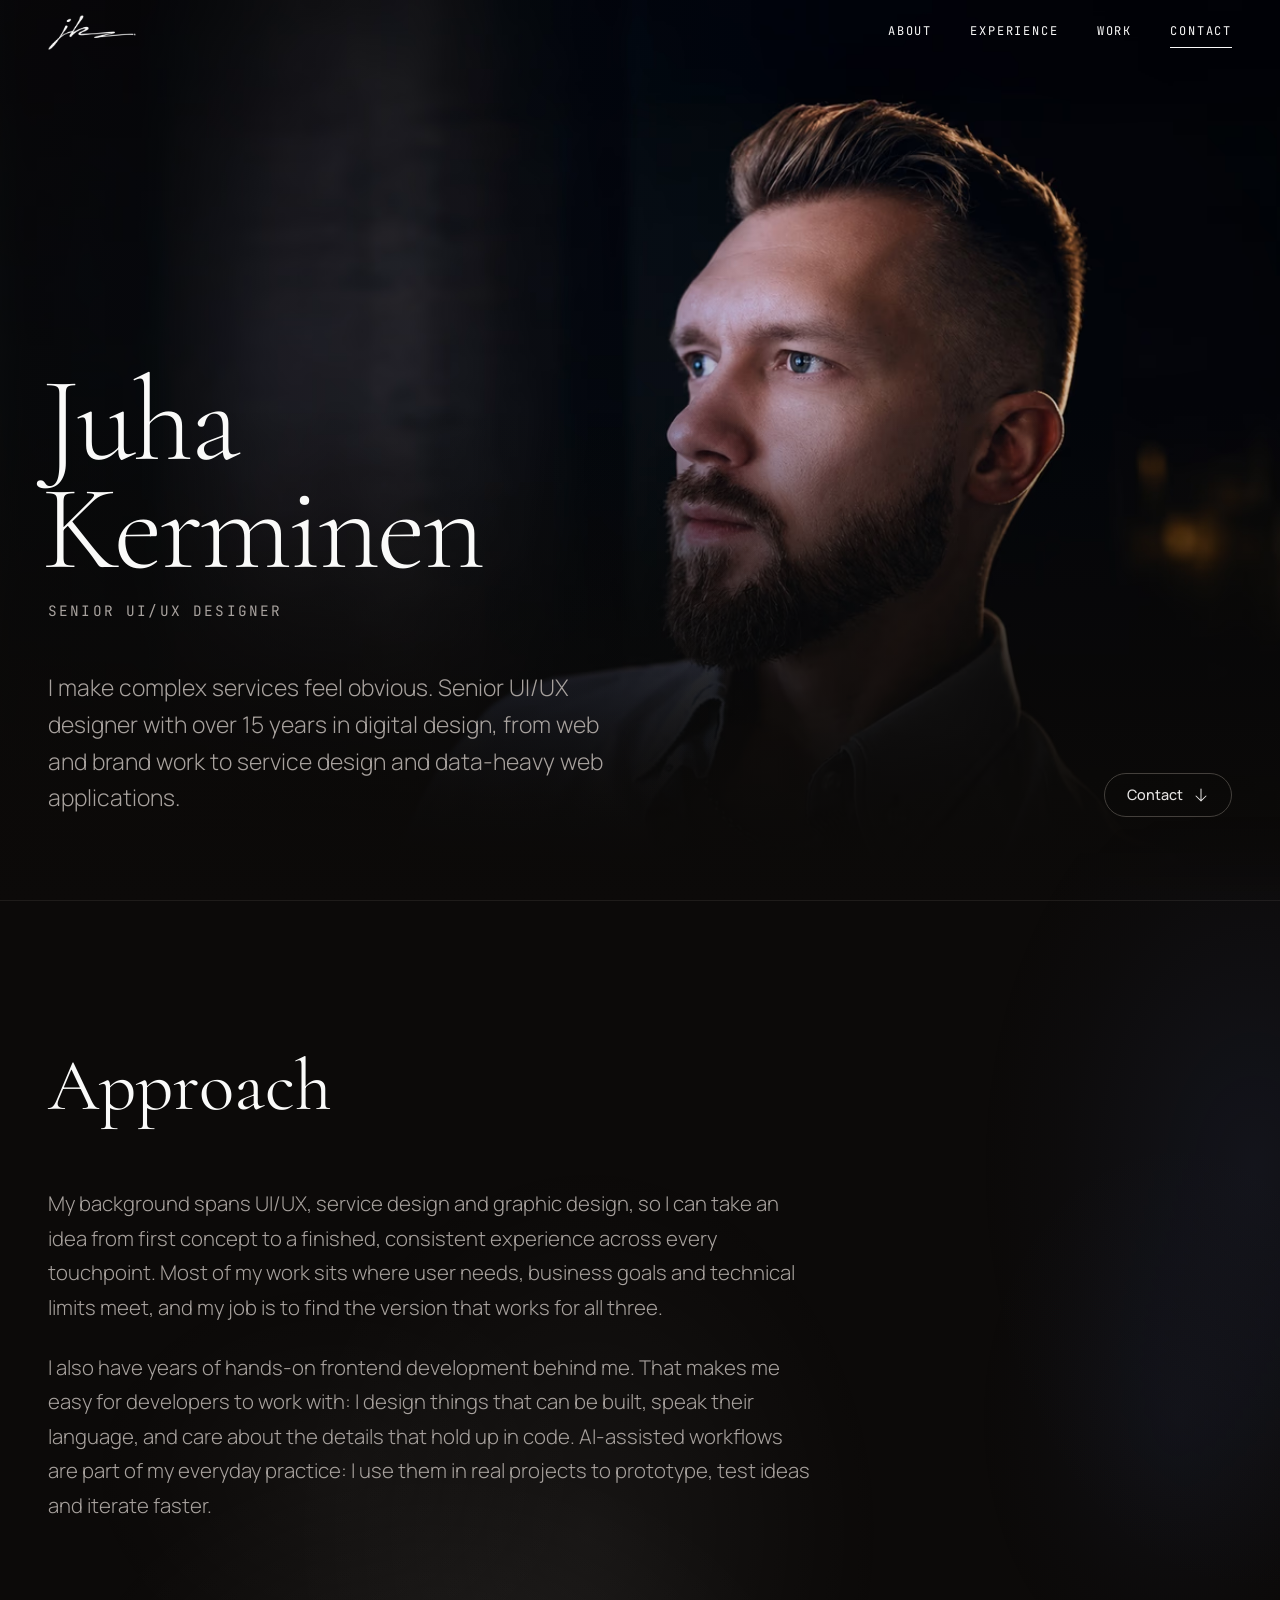
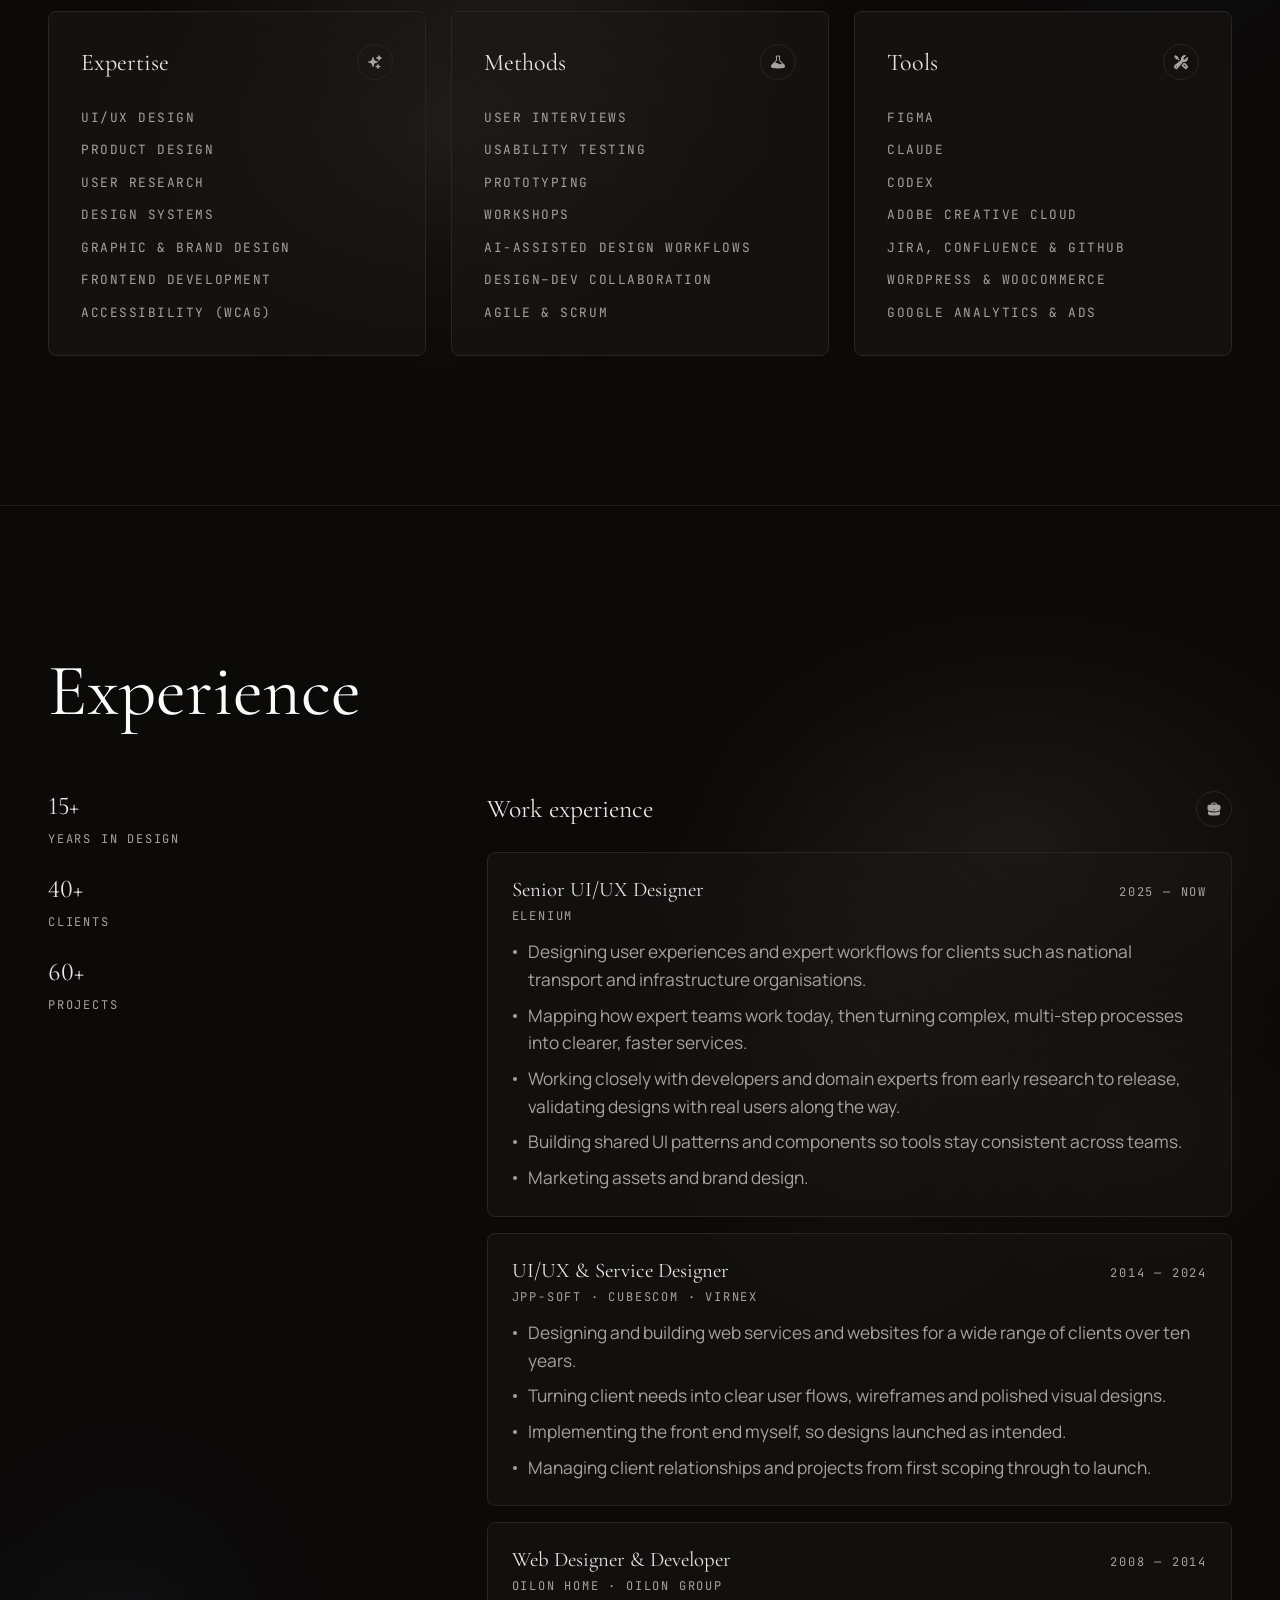
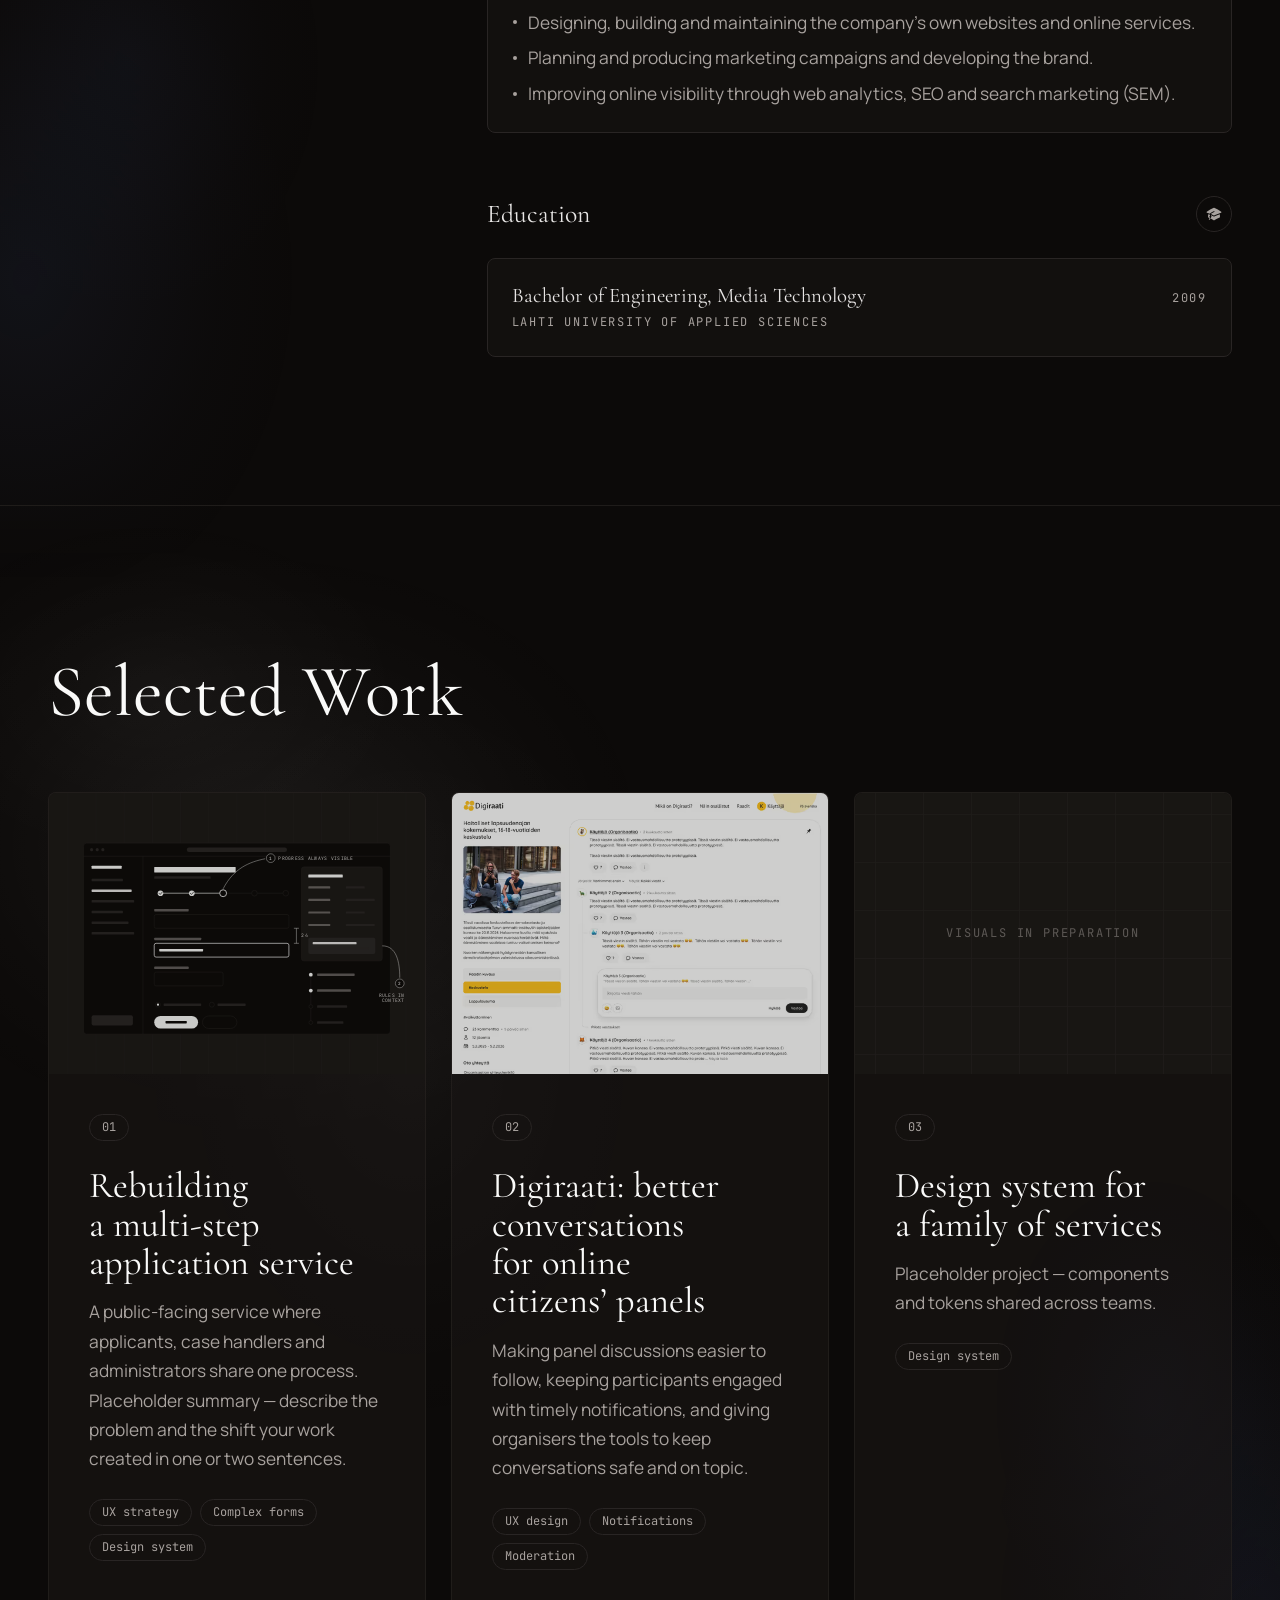
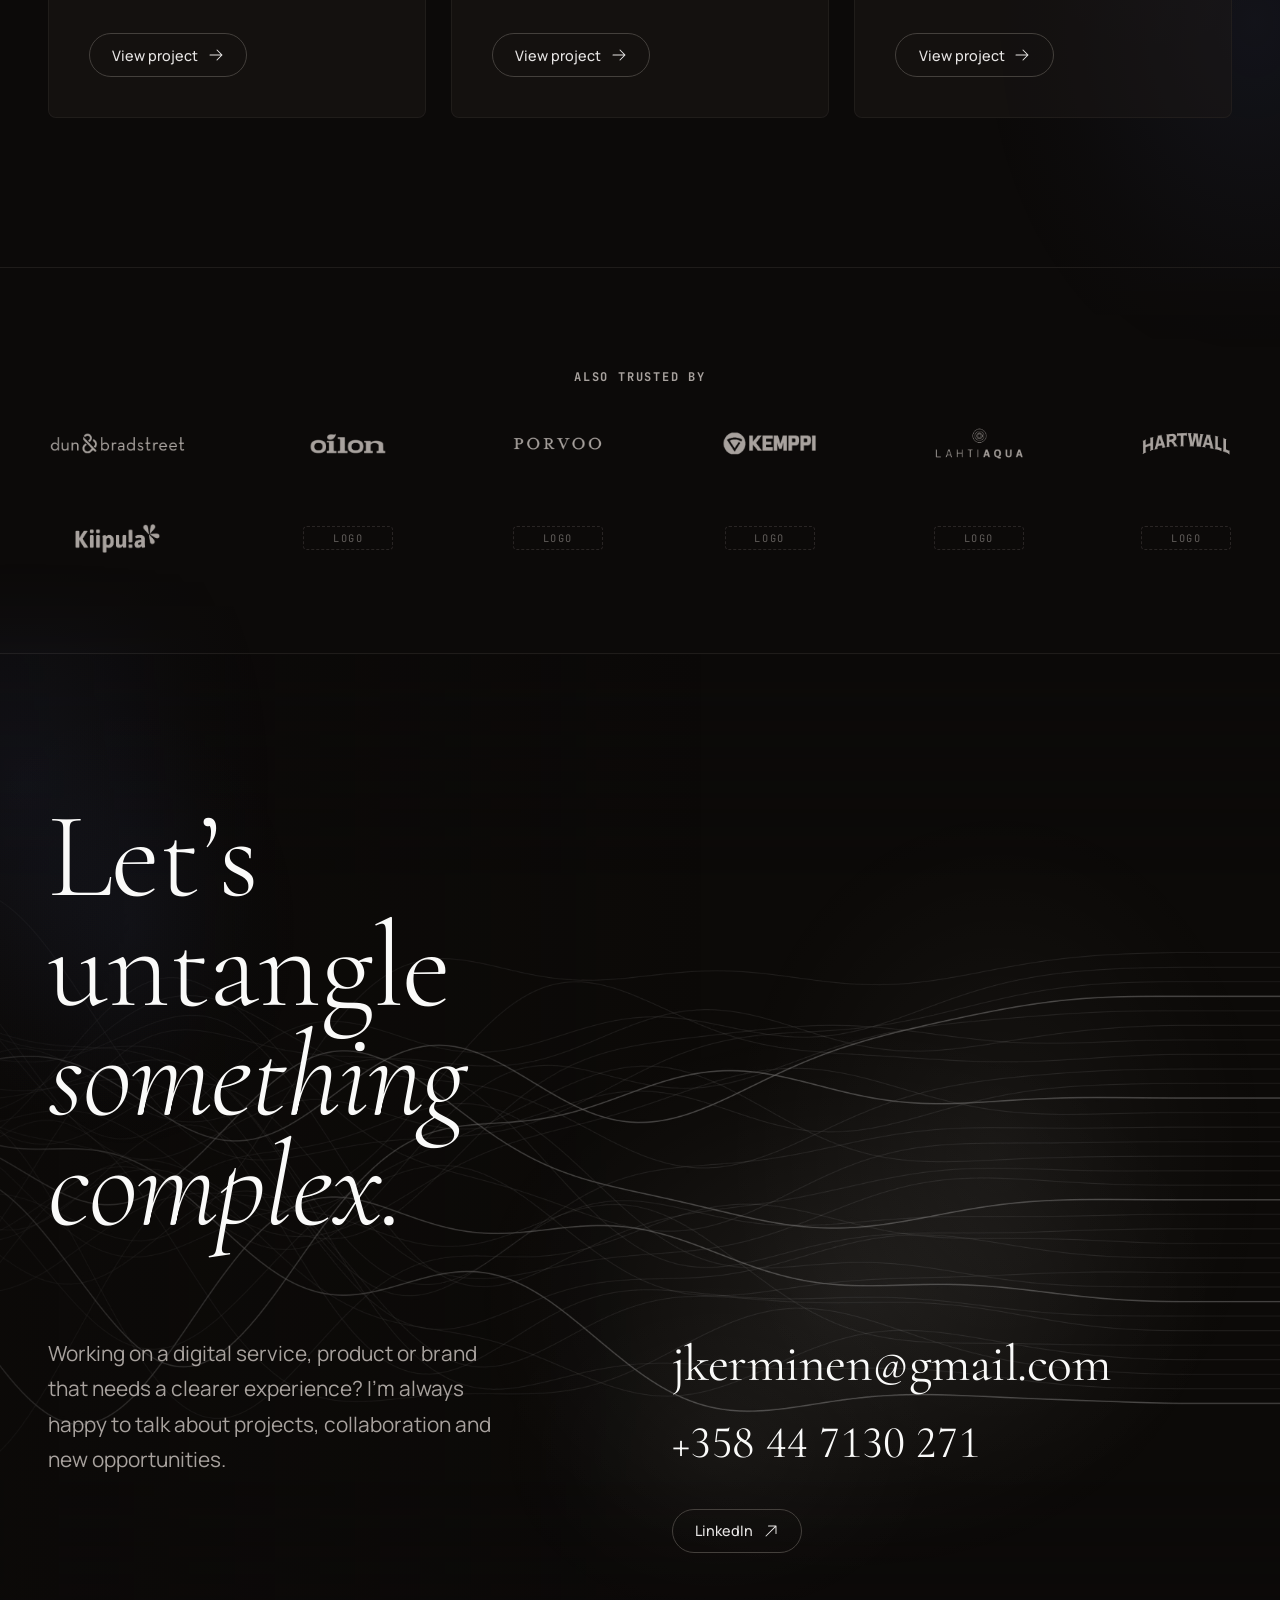
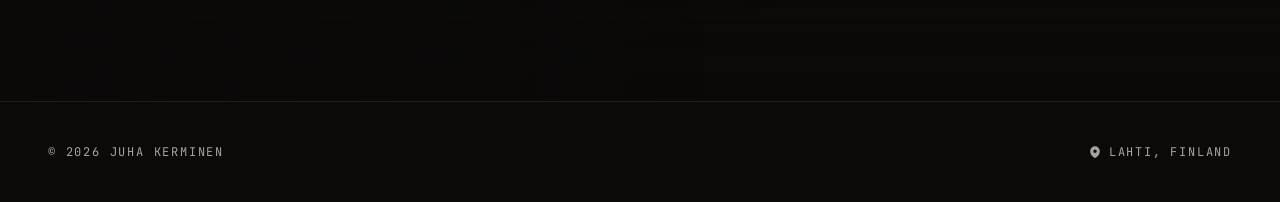
==== commit e99021a6: "Add files via upload" ====
--- a/index.html
+++ b/index.html
@@ -1,12 +1,12 @@
 <!doctype html><html><head><meta charset=utf8><meta name=viewport content="width=device-width,initial-scale=1,viewport-fit=cover"><style>:root{color-scheme:light;box-sizing:border-box;padding-top:env(safe-area-inset-top,0px);padding-bottom:env(safe-area-inset-bottom,0px)}html{scroll-padding-top:env(safe-area-inset-top,0px)}body{margin:0;padding:0;font:14px -apple-system,BlinkMacSystemFont,sans-serif;background:#fff;color:#000}img{max-width:100%}[hidden]:not([hidden=until-found i]){display:none!important}</style></head><body>
 <title>Juha Kerminen Portfolio</title>
 <meta name="claude:viewport-fit-sides" content="cover">
-<meta name="description" content="I make complex services feel obvious. Senior UI/UX designer with over 15 years in digital design, from web and brand work to service design and data-heavy web applications."><meta name="theme-color" content="#0f1113"><meta property="og:title" content="Juha Kerminen — Senior UI/UX Designer"><meta property="og:description" content="I make complex services feel obvious. Senior UI/UX designer with over 15 years in digital design, from web and brand work to service design and data-heavy web applications."><meta property="og:type" content="website"><script>document.documentElement.classList.add('js');</script><link rel="stylesheet" href="assets/index.biAXy1ew.css">
-<link rel="stylesheet" href="assets/index.3gD_2mrI.css"><script type="module" src="assets/page.BT_9kWGp.js"></script> <a class="skip" href="#main" data-astro-cid-5hce7sga>Skip to content</a> <header class="header" data-header data-astro-cid-3ef6ksr2> <div class="header__inner" data-astro-cid-3ef6ksr2> <a class="brand" href="/#home" aria-label="Juha Kerminen, home" data-astro-cid-3ef6ksr2> <span class="brand__logo" aria-hidden="true" data-astro-cid-3ef6ksr2></span> </a> <nav class="nav" aria-label="Primary" data-astro-cid-3ef6ksr2> <ul role="list" class="nav__list" data-astro-cid-3ef6ksr2> <li data-astro-cid-3ef6ksr2><a class="nav__link" href="/#about" data-nav="about" data-astro-cid-3ef6ksr2>About</a></li><li data-astro-cid-3ef6ksr2><a class="nav__link" href="/#experience" data-nav="experience" data-astro-cid-3ef6ksr2>Experience</a></li><li data-astro-cid-3ef6ksr2><a class="nav__link" href="/#work" data-nav="work" data-astro-cid-3ef6ksr2>Work</a></li><li data-astro-cid-3ef6ksr2><a class="nav__link" href="/#contact" data-nav="contact" data-astro-cid-3ef6ksr2>Contact</a></li> </ul> </nav> <button class="menu-btn" type="button" aria-expanded="false" aria-controls="mobile-menu" data-menu-btn data-astro-cid-3ef6ksr2> <span data-menu-label data-astro-cid-3ef6ksr2>Menu</span> <span class="menu-btn__icon" aria-hidden="true" data-astro-cid-3ef6ksr2><i data-astro-cid-3ef6ksr2></i><i data-astro-cid-3ef6ksr2></i></span> </button> </div> <div class="sheet" id="mobile-menu" data-menu hidden data-astro-cid-3ef6ksr2> <nav class="sheet__nav" aria-label="Mobile" data-astro-cid-3ef6ksr2> <ul role="list" data-astro-cid-3ef6ksr2> <li style="--i:0" data-astro-cid-3ef6ksr2><a href="/#about" class="sheet__link display" data-menu-link data-astro-cid-3ef6ksr2>About</a></li><li style="--i:1" data-astro-cid-3ef6ksr2><a href="/#experience" class="sheet__link display" data-menu-link data-astro-cid-3ef6ksr2>Experience</a></li><li style="--i:2" data-astro-cid-3ef6ksr2><a href="/#work" class="sheet__link display" data-menu-link data-astro-cid-3ef6ksr2>Work</a></li><li style="--i:3" data-astro-cid-3ef6ksr2><a href="/#contact" class="sheet__link display" data-menu-link data-astro-cid-3ef6ksr2>Contact</a></li> </ul> <p class="sheet__foot label" data-astro-cid-3ef6ksr2><a href="mailto:jkerminen@gmail.com" data-astro-cid-3ef6ksr2>jkerminen@gmail.com</a></p> </nav> </div> </header> <script type="module">const l=document.querySelector("[data-header]"),t=document.querySelector("[data-menu-btn]"),u=document.querySelector("[data-menu-label]"),o=document.querySelector("[data-menu]"),m=document.getElementById("main"),g=document.querySelector("footer"),n=e=>{t.setAttribute("aria-expanded",String(e)),u.textContent=e?"Close":"Menu",o.hidden=!e,document.documentElement.classList.toggle("menu-open",e),m?.toggleAttribute("inert",e),g?.toggleAttribute("inert",e),e&&o.querySelector("a")?.focus()};t.addEventListener("click",()=>n(t.getAttribute("aria-expanded")!=="true"));o.querySelectorAll("[data-menu-link]").forEach(e=>e.addEventListener("click",()=>n(!1)));document.addEventListener("keydown",e=>{e.key==="Escape"&&t.getAttribute("aria-expanded")==="true"&&(n(!1),t.focus())});matchMedia("(min-width: 48em)").addEventListener("change",e=>e.matches&&n(!1));const d=()=>l.classList.toggle("is-scrolled",scrollY>24);addEventListener("scroll",d,{passive:!0});d();const i=document.querySelectorAll("[data-nav]"),s=[...i].map(e=>document.getElementById(e.dataset.nav)).filter(Boolean);if(s.length){const e=new IntersectionObserver(a=>{for(const r of a)r.isIntersecting&&i.forEach(c=>c.classList.toggle("is-active",c.dataset.nav===r.target.id))},{rootMargin:"-45% 0px -50% 0px"});s.forEach(a=>e.observe(a))}</script>  <main id="main" tabindex="-1" data-astro-cid-5hce7sga>  <section class="hero" id="home" aria-labelledby="hero-title" data-astro-cid-bbe6dxrz> <div class="hero__bg" data-astro-cid-bbe6dxrz> <picture data-astro-cid-bbe6dxrz="true"> <source srcset="assets/hero-portrait.CHGqxgqv_Z1NRhvD.avif 800w, assets/hero-portrait.CHGqxgqv_Z1Fzuft.avif 1400w, assets/hero-portrait.CHGqxgqv_1bD1HM.avif 1861w" type="image/avif" sizes="100vw">  <img src="assets/hero-portrait.CHGqxgqv_2v21jG.webp" srcset="assets/hero-portrait.CHGqxgqv_ske2U.webp 800w, assets/hero-portrait.CHGqxgqv_Z280t9h.webp 1400w, assets/hero-portrait.CHGqxgqv_2v21jG.webp 1861w" alt="Portrait of Juha Kerminen" sizes="100vw" loading="eager" fetchpriority="high" data-astro-cid-bbe6dxrz="true" decoding="async" width="1861" height="1111"> </picture> </div> <div class="hero__inner container" data-astro-cid-bbe6dxrz> <div class="hero__id" data-reveal data-astro-cid-bbe6dxrz> <h1 id="hero-title" class="hero__name display" data-astro-cid-bbe6dxrz> <span data-astro-cid-bbe6dxrz>Juha</span> <span data-astro-cid-bbe6dxrz>Kerminen</span> </h1> <p class="hero__role label" data-astro-cid-bbe6dxrz>Senior UI/UX Designer</p> </div> <div class="hero__row" data-astro-cid-bbe6dxrz> <p class="hero__intro" data-reveal style="--reveal-i:2" data-astro-cid-bbe6dxrz>I make complex services feel obvious. Senior UI/UX designer with over 15 years in digital design, from web and brand work to service design and data-heavy web applications.</p> <a class="btn-pill hero__down" href="#contact" data-reveal style="--reveal-i:3" data-astro-cid-bbe6dxrz>
+<meta name="description" content="I make complex services feel obvious. Senior UI/UX designer with over 15 years in digital design, from web and brand work to service design and data-heavy web applications."><meta name="theme-color" content="#0f1113"><meta property="og:title" content="Juha Kerminen — Senior UI/UX Designer"><meta property="og:description" content="I make complex services feel obvious. Senior UI/UX designer with over 15 years in digital design, from web and brand work to service design and data-heavy web applications."><meta property="og:type" content="website"><script>document.documentElement.classList.add('js');</script><link rel="stylesheet" href="assets/index.v2mV8FcQ.css">
+<link rel="stylesheet" href="assets/index.BqPXKRR6.css"><script type="module" src="assets/page.BT_9kWGp.js"></script> <a class="skip" href="#main" data-astro-cid-5hce7sga>Skip to content</a> <header class="header" data-header data-astro-cid-3ef6ksr2> <div class="header__inner" data-astro-cid-3ef6ksr2> <a class="brand" href="/#home" aria-label="Juha Kerminen, home" data-astro-cid-3ef6ksr2> <span class="brand__logo" aria-hidden="true" data-astro-cid-3ef6ksr2></span> </a> <nav class="nav" aria-label="Primary" data-astro-cid-3ef6ksr2> <ul role="list" class="nav__list" data-astro-cid-3ef6ksr2> <li data-astro-cid-3ef6ksr2><a class="nav__link" href="/#about" data-nav="about" data-astro-cid-3ef6ksr2>About</a></li><li data-astro-cid-3ef6ksr2><a class="nav__link" href="/#experience" data-nav="experience" data-astro-cid-3ef6ksr2>Experience</a></li><li data-astro-cid-3ef6ksr2><a class="nav__link" href="/#work" data-nav="work" data-astro-cid-3ef6ksr2>Work</a></li><li data-astro-cid-3ef6ksr2><a class="nav__link" href="/#contact" data-nav="contact" data-astro-cid-3ef6ksr2>Contact</a></li> </ul> </nav> <button class="menu-btn" type="button" aria-expanded="false" aria-controls="mobile-menu" data-menu-btn data-astro-cid-3ef6ksr2> <span data-menu-label data-astro-cid-3ef6ksr2>Menu</span> <span class="menu-btn__icon" aria-hidden="true" data-astro-cid-3ef6ksr2><i data-astro-cid-3ef6ksr2></i><i data-astro-cid-3ef6ksr2></i></span> </button> </div> <div class="sheet" id="mobile-menu" data-menu hidden data-astro-cid-3ef6ksr2> <nav class="sheet__nav" aria-label="Mobile" data-astro-cid-3ef6ksr2> <ul role="list" data-astro-cid-3ef6ksr2> <li style="--i:0" data-astro-cid-3ef6ksr2><a href="/#about" class="sheet__link display" data-menu-link data-astro-cid-3ef6ksr2>About</a></li><li style="--i:1" data-astro-cid-3ef6ksr2><a href="/#experience" class="sheet__link display" data-menu-link data-astro-cid-3ef6ksr2>Experience</a></li><li style="--i:2" data-astro-cid-3ef6ksr2><a href="/#work" class="sheet__link display" data-menu-link data-astro-cid-3ef6ksr2>Work</a></li><li style="--i:3" data-astro-cid-3ef6ksr2><a href="/#contact" class="sheet__link display" data-menu-link data-astro-cid-3ef6ksr2>Contact</a></li> </ul> <p class="sheet__foot label" data-astro-cid-3ef6ksr2><a href="mailto:jkerminen@gmail.com" data-astro-cid-3ef6ksr2>jkerminen@gmail.com</a></p> </nav> </div> </header> <script type="module">const u=document.querySelector("[data-header]"),t=document.querySelector("[data-menu-btn]"),m=document.querySelector("[data-menu-label]"),o=document.querySelector("[data-menu]"),g=document.getElementById("main"),f=document.querySelector("footer"),a=e=>{t.setAttribute("aria-expanded",String(e)),m.textContent=e?"Close":"Menu",o.hidden=!e,document.documentElement.classList.toggle("menu-open",e),g?.toggleAttribute("inert",e),f?.toggleAttribute("inert",e),e&&o.querySelector("a")?.focus()};t.addEventListener("click",()=>a(t.getAttribute("aria-expanded")!=="true"));o.querySelectorAll("[data-menu-link]").forEach(e=>e.addEventListener("click",()=>a(!1)));document.addEventListener("keydown",e=>{e.key==="Escape"&&t.getAttribute("aria-expanded")==="true"&&(a(!1),t.focus())});matchMedia("(min-width: 48em)").addEventListener("change",e=>e.matches&&a(!1));const d=()=>u.classList.toggle("is-scrolled",scrollY>24);addEventListener("scroll",d,{passive:!0});d();const l=document.querySelectorAll("[data-nav]"),i=[...l].map(e=>document.getElementById(e.dataset.nav)).filter(Boolean);if(i.length){const e=new IntersectionObserver(r=>{for(const c of r)c.isIntersecting&&l.forEach(n=>{const s=n.dataset.nav===c.target.id;n.classList.toggle("is-active",s),s?n.setAttribute("aria-current","location"):n.removeAttribute("aria-current")})},{rootMargin:"-45% 0px -50% 0px"});i.forEach(r=>e.observe(r))}</script>  <main id="main" tabindex="-1" data-astro-cid-5hce7sga>  <section class="hero" id="home" aria-labelledby="hero-title" data-astro-cid-bbe6dxrz> <!-- Portrait is decorative (alt=""): the name is the H1 right below, so alt text would only repeat it --> <div class="hero__bg" data-astro-cid-bbe6dxrz> <picture data-astro-cid-bbe6dxrz="true"> <source srcset="assets/hero-portrait.CHGqxgqv_Z1NRhvD.avif 800w, assets/hero-portrait.CHGqxgqv_Z1Fzuft.avif 1400w, assets/hero-portrait.CHGqxgqv_1bD1HM.avif 1861w" type="image/avif" sizes="100vw">  <img src="assets/hero-portrait.CHGqxgqv_2v21jG.webp" srcset="assets/hero-portrait.CHGqxgqv_ske2U.webp 800w, assets/hero-portrait.CHGqxgqv_Z280t9h.webp 1400w, assets/hero-portrait.CHGqxgqv_2v21jG.webp 1861w" alt sizes="100vw" loading="eager" fetchpriority="high" data-astro-cid-bbe6dxrz="true" decoding="async" width="1861" height="1111"> </picture> </div> <div class="hero__inner container" data-astro-cid-bbe6dxrz> <div class="hero__id" data-reveal data-astro-cid-bbe6dxrz> <h1 id="hero-title" class="hero__name display" data-astro-cid-bbe6dxrz> <span data-astro-cid-bbe6dxrz>Juha</span> <span data-astro-cid-bbe6dxrz>Kerminen</span> </h1> <p class="hero__role label" data-astro-cid-bbe6dxrz>Senior UI/UX Designer</p> </div> <div class="hero__row" data-astro-cid-bbe6dxrz> <p class="hero__intro" data-reveal style="--reveal-i:2" data-astro-cid-bbe6dxrz>I make complex services feel obvious. Senior UI/UX designer with over 15 years in digital design, from web and brand work to service design and data-heavy web applications.</p> <a class="btn-pill hero__down" href="#contact" data-reveal style="--reveal-i:3" data-astro-cid-bbe6dxrz>
 Contact
-<!-- Heroicons 24 solid: arrow-down --><svg viewBox="0 0 24 24" fill="currentColor" width="16" height="16" aria-hidden="true" data-astro-cid-bbe6dxrz><path fill-rule="evenodd" d="M12 2.25a.75.75 0 0 1 .75.75v16.19l6.22-6.22a.75.75 0 1 1 1.06 1.06l-7.5 7.5a.75.75 0 0 1-1.06 0l-7.5-7.5a.75.75 0 1 1 1.06-1.06l6.22 6.22V3a.75.75 0 0 1 .75-.75Z" clip-rule="evenodd" data-astro-cid-bbe6dxrz></path></svg> </a> </div> </div> </section>  <section class="section" id="about" aria-labelledby="about-title" data-astro-cid-v2cbyr3p> <div class="container ab" data-astro-cid-v2cbyr3p> <h2 id="about-title" class="section__title" data-reveal data-astro-cid-v2cbyr3p>Approach</h2> <div class="ab__text" data-reveal style="--reveal-i:1" data-astro-cid-v2cbyr3p> <p data-astro-cid-v2cbyr3p>My background spans UI/UX, service design and graphic design, so I can take an idea from first concept to a finished, consistent experience across every touchpoint. Most of my work sits where user needs, business goals and technical limits meet, and my job is to find the version that works for all three.</p><p data-astro-cid-v2cbyr3p>I also have years of hands-on frontend development behind me. That makes me easy for developers to work with: I design things that can be built, speak their language, and care about the details that hold up in code. AI-assisted workflows are part of my everyday practice: I use them in real projects to prototype, test ideas and iterate faster.</p> </div> <div class="ab__cards" data-astro-cid-v2cbyr3p> <div class="card ab__card" data-reveal style="--reveal-i:2" data-astro-cid-v2cbyr3p> <div class="ab__head" data-astro-cid-v2cbyr3p> <h3 class="ab__h" data-astro-cid-v2cbyr3p>Expertise</h3> <span class="icon-badge" aria-hidden="true" data-astro-cid-v2cbyr3p> <!-- Heroicons 24 solid: sparkles (MIT) --> <svg viewBox="0 0 24 24" fill="currentColor" width="16" height="16" data-astro-cid-v2cbyr3p> <path fill-rule="evenodd" d="M9 4.5a.75.75 0 0 1 .721.544l.813 2.846a3.75 3.75 0 0 0 2.576 2.576l2.846.813a.75.75 0 0 1 0 1.442l-2.846.813a3.75 3.75 0 0 0-2.576 2.576l-.813 2.846a.75.75 0 0 1-1.442 0l-.813-2.846a3.75 3.75 0 0 0-2.576-2.576l-2.846-.813a.75.75 0 0 1 0-1.442l2.846-.813A3.75 3.75 0 0 0 7.466 7.89l.813-2.846A.75.75 0 0 1 9 4.5ZM18 1.5a.75.75 0 0 1 .728.568l.258 1.036c.236.94.97 1.674 1.91 1.91l1.036.258a.75.75 0 0 1 0 1.456l-1.036.258c-.94.236-1.674.97-1.91 1.91l-.258 1.036a.75.75 0 0 1-1.456 0l-.258-1.036a2.625 2.625 0 0 0-1.91-1.91l-1.036-.258a.75.75 0 0 1 0-1.456l1.036-.258a2.625 2.625 0 0 0 1.91-1.91l.258-1.036A.75.75 0 0 1 18 1.5ZM16.5 15a.75.75 0 0 1 .712.513l.394 1.183c.15.447.5.799.948.948l1.183.395a.75.75 0 0 1 0 1.422l-1.183.395c-.447.15-.799.5-.948.948l-.395 1.183a.75.75 0 0 1-1.422 0l-.395-1.183a1.5 1.5 0 0 0-.948-.948l-1.183-.395a.75.75 0 0 1 0-1.422l1.183-.395c.447-.15.799-.5.948-.948l.395-1.183A.75.75 0 0 1 16.5 15Z" clip-rule="evenodd" data-astro-cid-v2cbyr3p></path> </svg> </span> </div> <ul role="list" class="ab__list" data-astro-cid-v2cbyr3p> <li data-astro-cid-v2cbyr3p>UI/UX design</li><li data-astro-cid-v2cbyr3p>Product design</li><li data-astro-cid-v2cbyr3p>User research</li><li data-astro-cid-v2cbyr3p>Design systems</li><li data-astro-cid-v2cbyr3p>Graphic &amp; brand design</li><li data-astro-cid-v2cbyr3p>Frontend development</li><li data-astro-cid-v2cbyr3p>Accessibility (WCAG)</li> </ul> </div> <div class="card ab__card" data-reveal style="--reveal-i:3" data-astro-cid-v2cbyr3p> <div class="ab__head" data-astro-cid-v2cbyr3p> <h3 class="ab__h" data-astro-cid-v2cbyr3p>Methods</h3> <span class="icon-badge" aria-hidden="true" data-astro-cid-v2cbyr3p> <svg viewBox="0 0 24 24" fill="currentColor" width="16" height="16" data-astro-cid-v2cbyr3p> <path fill-rule="evenodd" d="M10.5 3.798v5.02a3 3 0 0 1-.879 2.121l-2.377 2.377a9.845 9.845 0 0 1 5.091 1.013 8.315 8.315 0 0 0 5.713.636l.285-.071-3.954-3.955a3 3 0 0 1-.879-2.121v-5.02a23.614 23.614 0 0 0-3 0Zm4.5.138a.75.75 0 0 0 .093-1.495A24.837 24.837 0 0 0 12 2.25a25.048 25.048 0 0 0-3.093.191A.75.75 0 0 0 9 3.936v4.882a1.5 1.5 0 0 1-.44 1.06l-6.293 6.294c-1.62 1.621-.903 4.475 1.471 4.88 2.686.46 5.447.698 8.262.698 2.816 0 5.576-.239 8.262-.697 2.373-.406 3.092-3.26 1.47-4.881L15.44 9.879A1.5 1.5 0 0 1 15 8.818V3.936Z" clip-rule="evenodd" data-astro-cid-v2cbyr3p></path> </svg> </span> </div> <ul role="list" class="ab__list" data-astro-cid-v2cbyr3p> <li data-astro-cid-v2cbyr3p>User interviews</li><li data-astro-cid-v2cbyr3p>Usability testing</li><li data-astro-cid-v2cbyr3p>Prototyping</li><li data-astro-cid-v2cbyr3p>Workshops</li><li data-astro-cid-v2cbyr3p>AI-assisted design workflows</li><li data-astro-cid-v2cbyr3p>Design–dev collaboration</li><li data-astro-cid-v2cbyr3p>Agile &amp; Scrum</li> </ul> </div> <div class="card ab__card" data-reveal style="--reveal-i:4" data-astro-cid-v2cbyr3p> <div class="ab__head" data-astro-cid-v2cbyr3p> <h3 class="ab__h" data-astro-cid-v2cbyr3p>Tools</h3> <span class="icon-badge" aria-hidden="true" data-astro-cid-v2cbyr3p> <svg viewBox="0 0 24 24" fill="currentColor" width="16" height="16" data-astro-cid-v2cbyr3p> <path fill-rule="evenodd" d="M12 6.75a5.25 5.25 0 0 1 6.775-5.025.75.75 0 0 1 .313 1.248l-3.32 3.319c.063.475.276.934.641 1.299.365.365.824.578 1.3.64l3.318-3.319a.75.75 0 0 1 1.248.313 5.25 5.25 0 0 1-5.472 6.756c-1.018-.086-1.87.1-2.309.634L7.344 21.3A3.298 3.298 0 1 1 2.7 16.657l8.684-7.151c.533-.44.72-1.291.634-2.309A5.342 5.342 0 0 1 12 6.75ZM4.117 19.125a.75.75 0 0 1 .75-.75h.008a.75.75 0 0 1 .75.75v.008a.75.75 0 0 1-.75.75h-.008a.75.75 0 0 1-.75-.75v-.008Z" clip-rule="evenodd" data-astro-cid-v2cbyr3p></path> <path d="m10.076 8.64-2.201-2.2V4.874a.75.75 0 0 0-.364-.643l-3.75-2.25a.75.75 0 0 0-.916.113l-.75.75a.75.75 0 0 0-.113.916l2.25 3.75a.75.75 0 0 0 .643.364h1.564l2.062 2.062 1.575-1.297Z" data-astro-cid-v2cbyr3p></path> <path fill-rule="evenodd" d="m12.556 17.329 4.183 4.182a3.375 3.375 0 0 0 4.773-4.773l-3.306-3.305a6.803 6.803 0 0 1-1.53.043c-.394-.034-.682-.006-.867.042a.589.589 0 0 0-.167.063l-3.086 3.748Zm3.414-1.36a.75.75 0 0 1 1.06 0l1.875 1.876a.75.75 0 1 1-1.06 1.06L15.97 17.03a.75.75 0 0 1 0-1.06Z" clip-rule="evenodd" data-astro-cid-v2cbyr3p></path> </svg> </span> </div> <ul role="list" class="ab__list" data-astro-cid-v2cbyr3p> <li data-astro-cid-v2cbyr3p>Figma</li><li data-astro-cid-v2cbyr3p>Claude</li><li data-astro-cid-v2cbyr3p>Codex</li><li data-astro-cid-v2cbyr3p>Adobe Creative Cloud</li><li data-astro-cid-v2cbyr3p>Jira, Confluence &amp; GitHub</li><li data-astro-cid-v2cbyr3p>WordPress &amp; WooCommerce</li><li data-astro-cid-v2cbyr3p>Google Analytics &amp; Ads</li> </ul> </div> </div> </div> </section>  <section class="section" id="experience" aria-labelledby="exp-title" data-astro-cid-xpq65ryk> <div class="container" data-astro-cid-xpq65ryk> <div class="ex__head" data-reveal data-astro-cid-xpq65ryk> <h2 id="exp-title" class="section__title" data-astro-cid-xpq65ryk>Experience</h2> </div> <div class="ex__grid" data-astro-cid-xpq65ryk> <aside class="ex__aside" data-reveal style="--reveal-i:1" data-astro-cid-xpq65ryk> <dl class="ex__stats" data-astro-cid-xpq65ryk> <div class="ex__stat" data-astro-cid-xpq65ryk> <dt class="label ex__big-label" data-astro-cid-xpq65ryk>Years in design</dt> <dd class="ex__big" aria-label="Over 15" data-astro-cid-xpq65ryk>15<span aria-hidden="true" data-astro-cid-xpq65ryk>+</span></dd> </div><div class="ex__stat" data-astro-cid-xpq65ryk> <dt class="label ex__big-label" data-astro-cid-xpq65ryk>Clients</dt> <dd class="ex__big" aria-label="Over 40" data-astro-cid-xpq65ryk>40<span aria-hidden="true" data-astro-cid-xpq65ryk>+</span></dd> </div><div class="ex__stat" data-astro-cid-xpq65ryk> <dt class="label ex__big-label" data-astro-cid-xpq65ryk>Projects</dt> <dd class="ex__big" aria-label="Over 60" data-astro-cid-xpq65ryk>60<span aria-hidden="true" data-astro-cid-xpq65ryk>+</span></dd> </div> </dl> </aside> <div class="ex__main" data-astro-cid-xpq65ryk> <div class="ex__h-row" data-reveal style="--reveal-i:1" data-astro-cid-xpq65ryk> <h3 class="ex__h" data-astro-cid-xpq65ryk>Work experience</h3> <span class="icon-badge" aria-hidden="true" data-astro-cid-xpq65ryk><!-- Heroicons 24 solid: briefcase --><svg viewBox="0 0 24 24" fill="currentColor" width="16" height="16" data-astro-cid-xpq65ryk><path fill-rule="evenodd" d="M7.5 5.25a3 3 0 0 1 3-3h3a3 3 0 0 1 3 3v.205c.933.085 1.857.197 2.774.334 1.454.218 2.476 1.483 2.476 2.917v3.033c0 1.211-.734 2.352-1.936 2.752A24.726 24.726 0 0 1 12 15.75c-2.73 0-5.357-.442-7.814-1.259-1.202-.4-1.936-1.541-1.936-2.752V8.706c0-1.434 1.022-2.7 2.476-2.917A48.814 48.814 0 0 1 7.5 5.455V5.25Zm7.5 0v.09a49.488 49.488 0 0 0-6 0v-.09a1.5 1.5 0 0 1 1.5-1.5h3a1.5 1.5 0 0 1 1.5 1.5Zm-3 8.25a.75.75 0 1 0 0-1.5.75.75 0 0 0 0 1.5Z" clip-rule="evenodd" data-astro-cid-xpq65ryk></path><path d="M3 18.4v-2.796a4.3 4.3 0 0 0 .713.31A26.226 26.226 0 0 0 12 17.25c2.892 0 5.68-.468 8.287-1.335.252-.084.49-.189.713-.311V18.4c0 1.452-1.047 2.728-2.523 2.923-2.12.282-4.282.427-6.477.427a49.19 49.19 0 0 1-6.477-.427C4.047 21.128 3 19.852 3 18.4Z" data-astro-cid-xpq65ryk></path></svg></span> </div> <ol role="list" class="ex__roles" data-astro-cid-xpq65ryk> <li data-reveal style="--reveal-i:2" data-astro-cid-xpq65ryk> <div class="ex__role-head" data-astro-cid-xpq65ryk> <h4 class="ex__role" data-astro-cid-xpq65ryk>Senior UI/UX Designer</h4> <span class="label" data-astro-cid-xpq65ryk>2025 — now</span> </div> <p class="label ex__org" data-astro-cid-xpq65ryk>Elenium</p> <ul role="list" class="ex__points" data-astro-cid-xpq65ryk><li data-astro-cid-xpq65ryk>Designing user experiences and expert workflows for clients such as national transport and infrastructure organisations.</li><li data-astro-cid-xpq65ryk>Mapping how expert teams work today, then turning complex, multi-step processes into clearer, faster services.</li><li data-astro-cid-xpq65ryk>Working closely with developers and domain experts from early research to release, validating designs with real users along the way.</li><li data-astro-cid-xpq65ryk>Building shared UI patterns and components so tools stay consistent across teams.</li><li data-astro-cid-xpq65ryk>Marketing assets and brand design.</li></ul> </li><li data-reveal style="--reveal-i:3" data-astro-cid-xpq65ryk> <div class="ex__role-head" data-astro-cid-xpq65ryk> <h4 class="ex__role" data-astro-cid-xpq65ryk>UI/UX &amp; Service Designer</h4> <span class="label" data-astro-cid-xpq65ryk>2014 — 2024</span> </div> <p class="label ex__org" data-astro-cid-xpq65ryk>JPP-Soft · Cubescom · Virnex</p> <ul role="list" class="ex__points" data-astro-cid-xpq65ryk><li data-astro-cid-xpq65ryk>Designing and building web services and websites for a wide range of clients over ten years.</li><li data-astro-cid-xpq65ryk>Turning client needs into clear user flows, wireframes and polished visual designs.</li><li data-astro-cid-xpq65ryk>Implementing the front end myself, so designs launched as intended.</li><li data-astro-cid-xpq65ryk>Managing client relationships and projects from first scoping through to launch.</li></ul> </li><li data-reveal style="--reveal-i:4" data-astro-cid-xpq65ryk> <div class="ex__role-head" data-astro-cid-xpq65ryk> <h4 class="ex__role" data-astro-cid-xpq65ryk>Web Designer &amp; Developer</h4> <span class="label" data-astro-cid-xpq65ryk>2008 — 2014</span> </div> <p class="label ex__org" data-astro-cid-xpq65ryk>Oilon Home · Oilon Group</p> <ul role="list" class="ex__points" data-astro-cid-xpq65ryk><li data-astro-cid-xpq65ryk>Designing, building and maintaining the company’s own websites and online services.</li><li data-astro-cid-xpq65ryk>Planning and producing marketing campaigns and developing the brand.</li><li data-astro-cid-xpq65ryk>Improving online visibility through web analytics, SEO and search marketing (SEM).</li></ul> </li> </ol> <div class="ex__h-row ex__h-row--sub" data-reveal data-astro-cid-xpq65ryk> <h3 class="ex__h" data-astro-cid-xpq65ryk>Education</h3> <span class="icon-badge" aria-hidden="true" data-astro-cid-xpq65ryk><!-- Heroicons 24 solid: academic-cap --><svg viewBox="0 0 24 24" fill="currentColor" width="16" height="16" data-astro-cid-xpq65ryk><path d="M11.7 2.805a.75.75 0 0 1 .6 0A60.65 60.65 0 0 1 22.83 8.72a.75.75 0 0 1-.231 1.337 49.948 49.948 0 0 0-9.902 3.912l-.003.002c-.114.06-.227.119-.34.18a.75.75 0 0 1-.707 0A50.88 50.88 0 0 0 7.5 12.173v-.224c0-.131.067-.248.172-.311a54.615 54.615 0 0 1 4.653-2.52.75.75 0 0 0-.65-1.352 56.123 56.123 0 0 0-4.78 2.589 1.858 1.858 0 0 0-.859 1.228 49.803 49.803 0 0 0-4.634-1.527.75.75 0 0 1-.231-1.337A60.653 60.653 0 0 1 11.7 2.805Z" data-astro-cid-xpq65ryk></path><path d="M13.06 15.473a48.45 48.45 0 0 1 7.666-3.282c.134 1.414.22 2.843.255 4.284a.75.75 0 0 1-.46.711 47.87 47.87 0 0 0-8.105 4.342.75.75 0 0 1-.832 0 47.87 47.87 0 0 0-8.104-4.342.75.75 0 0 1-.461-.71c.035-1.442.121-2.87.255-4.286.921.304 1.83.634 2.726.99v1.27a1.5 1.5 0 0 0-.14 2.508c-.09.38-.222.753-.397 1.11.452.213.901.434 1.346.66a6.727 6.727 0 0 0 .551-1.607 1.5 1.5 0 0 0 .14-2.67v-.645a48.549 48.549 0 0 1 3.44 1.667 2.25 2.25 0 0 0 2.12 0Z" data-astro-cid-xpq65ryk></path><path d="M4.462 19.462c.42-.419.753-.89 1-1.395.453.214.902.435 1.347.662a6.742 6.742 0 0 1-1.286 1.794.75.75 0 0 1-1.06-1.06Z" data-astro-cid-xpq65ryk></path></svg></span> </div> <ul role="list" class="ex__edu" data-astro-cid-xpq65ryk> <li data-reveal style="--reveal-i:1" data-astro-cid-xpq65ryk> <div class="ex__role-head" data-astro-cid-xpq65ryk> <h4 class="ex__role" data-astro-cid-xpq65ryk>Bachelor of Engineering, Media Technology</h4> <span class="label" data-astro-cid-xpq65ryk>2009</span> </div> <p class="label ex__org" data-astro-cid-xpq65ryk>Lahti University of Applied Sciences</p> </li> </ul> </div> </div> </div> </section>  <section class="section" id="work" aria-labelledby="work-title" data-astro-cid-j7pv25f6> <div class="container" data-astro-cid-j7pv25f6> <h2 id="work-title" class="section__title work__title" data-reveal data-astro-cid-j7pv25f6>Selected Work</h2> <div class="work" style="--cols:3" data-astro-cid-j7pv25f6> <article class="pc card" data-reveal data-astro-cid-mspuyifq> <div class="pc__cover" aria-hidden="true" data-astro-cid-mspuyifq> <svg class="cov" viewBox="0 0 1200 760" preserveAspectRatio="xMidYMid meet" role="img" aria-label="Illustration: a multi-step application interface with design annotations" data-astro-cid-uscr7i6b> <rect class="cov-bg" x="-600" y="-600" width="2400" height="1960" data-astro-cid-uscr7i6b></rect> <!-- faint 12-col grid --> <g class="cov-grid" data-astro-cid-uscr7i6b> <line x1="60" y1="-600" x2="60" y2="1360" data-astro-cid-uscr7i6b></line><line x1="150" y1="-600" x2="150" y2="1360" data-astro-cid-uscr7i6b></line><line x1="240" y1="-600" x2="240" y2="1360" data-astro-cid-uscr7i6b></line><line x1="330" y1="-600" x2="330" y2="1360" data-astro-cid-uscr7i6b></line><line x1="420" y1="-600" x2="420" y2="1360" data-astro-cid-uscr7i6b></line><line x1="510" y1="-600" x2="510" y2="1360" data-astro-cid-uscr7i6b></line><line x1="600" y1="-600" x2="600" y2="1360" data-astro-cid-uscr7i6b></line><line x1="690" y1="-600" x2="690" y2="1360" data-astro-cid-uscr7i6b></line><line x1="780" y1="-600" x2="780" y2="1360" data-astro-cid-uscr7i6b></line><line x1="870" y1="-600" x2="870" y2="1360" data-astro-cid-uscr7i6b></line><line x1="960" y1="-600" x2="960" y2="1360" data-astro-cid-uscr7i6b></line><line x1="1050" y1="-600" x2="1050" y2="1360" data-astro-cid-uscr7i6b></line><line x1="1140" y1="-600" x2="1140" y2="1360" data-astro-cid-uscr7i6b></line> </g> <g class="cov-ui" data-astro-cid-uscr7i6b> <rect class="s" x="110" y="90" width="980" height="610" rx="10" data-astro-cid-uscr7i6b></rect> <line class="l" x1="110" y1="132" x2="1090" y2="132" data-astro-cid-uscr7i6b></line> <circle class="m" cx="136" cy="111" r="5" data-astro-cid-uscr7i6b></circle><circle class="m" cx="154" cy="111" r="5" data-astro-cid-uscr7i6b></circle><circle class="m" cx="172" cy="111" r="5" data-astro-cid-uscr7i6b></circle> <rect class="l-fill" x="440" y="104" width="320" height="14" rx="7" data-astro-cid-uscr7i6b></rect> <!-- sidebar --> <line class="l" x1="300" y1="132" x2="300" y2="700" data-astro-cid-uscr7i6b></line> <rect class="i" x="136" y="162" width="96" height="10" rx="2" data-astro-cid-uscr7i6b></rect> <rect class="l-fill" x="136" y="204" width="100" height="8" rx="2" data-astro-cid-uscr7i6b></rect><rect class="a-fill" x="136" y="238" width="128" height="8" rx="2" data-astro-cid-uscr7i6b></rect><rect class="l-fill" x="136" y="272" width="136" height="8" rx="2" data-astro-cid-uscr7i6b></rect><rect class="l-fill" x="136" y="306" width="100" height="8" rx="2" data-astro-cid-uscr7i6b></rect><rect class="l-fill" x="136" y="340" width="118" height="8" rx="2" data-astro-cid-uscr7i6b></rect><rect class="l-fill" x="136" y="374" width="136" height="8" rx="2" data-astro-cid-uscr7i6b></rect> <rect class="l-fill" x="136" y="640" width="132" height="32" rx="6" data-astro-cid-uscr7i6b></rect> <!-- main: title + stepper --> <rect class="i" x="336" y="166" width="260" height="18" rx="2" data-astro-cid-uscr7i6b></rect> <rect class="l-fill" x="336" y="196" width="180" height="8" rx="2" data-astro-cid-uscr7i6b></rect> <line class="l" x1="356" y1="250" x2="756" y2="250" data-astro-cid-uscr7i6b></line> <line class="i-line" x1="356" y1="250" x2="556" y2="250" data-astro-cid-uscr7i6b></line> <circle class="i" cx="356" cy="250" r="9" data-astro-cid-uscr7i6b></circle><circle class="i" cx="456" cy="250" r="9" data-astro-cid-uscr7i6b></circle><circle class="cur" cx="556" cy="250" r="11" data-astro-cid-uscr7i6b></circle><circle class="s" cx="656" cy="250" r="9" data-astro-cid-uscr7i6b></circle><circle class="s" cx="756" cy="250" r="9" data-astro-cid-uscr7i6b></circle> <path class="chk" d="M351 250l4 4 7-8M451 250l4 4 7-8" data-astro-cid-uscr7i6b></path> <!-- form fields --> <g data-astro-cid-uscr7i6b> <rect class="m-fill" x="336" y="300" width="110" height="8" rx="2" data-astro-cid-uscr7i6b></rect> <rect class="s" x="336" y="318" width="430" height="44" rx="6" data-astro-cid-uscr7i6b></rect>  </g><g data-astro-cid-uscr7i6b> <rect class="m-fill" x="336" y="392" width="150" height="8" rx="2" data-astro-cid-uscr7i6b></rect> <rect class="s focus" x="336" y="410" width="430" height="44" rx="6" data-astro-cid-uscr7i6b></rect> <rect class="i" x="352" y="428" width="140" height="8" rx="2" data-astro-cid-uscr7i6b></rect> </g><g data-astro-cid-uscr7i6b> <rect class="m-fill" x="336" y="484" width="110" height="8" rx="2" data-astro-cid-uscr7i6b></rect> <rect class="s" x="336" y="502" width="220" height="44" rx="6" data-astro-cid-uscr7i6b></rect>  </g> <!-- radio --> <circle class="s" cx="348" cy="606" r="8" data-astro-cid-uscr7i6b></circle><circle class="i" cx="348" cy="606" r="3.5" data-astro-cid-uscr7i6b></circle> <rect class="l-fill" x="366" y="602" width="120" height="8" rx="2" data-astro-cid-uscr7i6b></rect> <circle class="s" cx="520" cy="606" r="8" data-astro-cid-uscr7i6b></circle> <rect class="l-fill" x="538" y="602" width="90" height="8" rx="2" data-astro-cid-uscr7i6b></rect> <!-- buttons --> <rect class="i" x="336" y="642" width="140" height="40" rx="20" data-astro-cid-uscr7i6b></rect> <rect class="p-fill" x="372" y="658" width="68" height="8" rx="2" data-astro-cid-uscr7i6b></rect> <rect class="s" x="490" y="642" width="110" height="40" rx="20" data-astro-cid-uscr7i6b></rect> <!-- right panel: summary + timeline --> <rect class="panel" x="806" y="166" width="258" height="300" rx="8" data-astro-cid-uscr7i6b></rect> <rect class="i" x="828" y="190" width="110" height="10" rx="2" data-astro-cid-uscr7i6b></rect> <g data-astro-cid-uscr7i6b> <rect class="m-fill" x="828" y="228" width="70" height="7" rx="2" data-astro-cid-uscr7i6b></rect> <rect class="l-fill" x="948" y="228" width="60" height="7" rx="2" data-astro-cid-uscr7i6b></rect> </g><g data-astro-cid-uscr7i6b> <rect class="m-fill" x="828" y="268" width="70" height="7" rx="2" data-astro-cid-uscr7i6b></rect> <rect class="l-fill" x="948" y="268" width="92" height="7" rx="2" data-astro-cid-uscr7i6b></rect> </g><g data-astro-cid-uscr7i6b> <rect class="m-fill" x="828" y="308" width="70" height="7" rx="2" data-astro-cid-uscr7i6b></rect> <rect class="l-fill" x="948" y="308" width="60" height="7" rx="2" data-astro-cid-uscr7i6b></rect> </g><g data-astro-cid-uscr7i6b> <rect class="m-fill" x="828" y="348" width="70" height="7" rx="2" data-astro-cid-uscr7i6b></rect> <rect class="l-fill" x="948" y="348" width="92" height="7" rx="2" data-astro-cid-uscr7i6b></rect> </g> <rect class="note" x="828" y="392" width="214" height="52" rx="6" data-astro-cid-uscr7i6b></rect> <rect class="a-fill" x="842" y="406" width="140" height="7" rx="2" data-astro-cid-uscr7i6b></rect> <rect class="l-fill" x="842" y="422" width="180" height="7" rx="2" data-astro-cid-uscr7i6b></rect> <line class="l" x1="836" y1="510" x2="836" y2="664" data-astro-cid-uscr7i6b></line> <g data-astro-cid-uscr7i6b> <circle class="i" cx="836" cy="510" r="6" data-astro-cid-uscr7i6b></circle> <rect class="m-fill" x="856" y="506" width="120" height="8" rx="2" data-astro-cid-uscr7i6b></rect> </g><g data-astro-cid-uscr7i6b> <circle class="i" cx="836" cy="561" r="6" data-astro-cid-uscr7i6b></circle> <rect class="m-fill" x="856" y="557" width="108" height="8" rx="2" data-astro-cid-uscr7i6b></rect> </g><g data-astro-cid-uscr7i6b> <circle class="s" cx="836" cy="612" r="6" data-astro-cid-uscr7i6b></circle> <rect class="l-fill" x="856" y="608" width="96" height="8" rx="2" data-astro-cid-uscr7i6b></rect> </g><g data-astro-cid-uscr7i6b> <circle class="s" cx="836" cy="663" r="6" data-astro-cid-uscr7i6b></circle> <rect class="l-fill" x="856" y="659" width="84" height="8" rx="2" data-astro-cid-uscr7i6b></rect> </g> </g> <!-- annotation layer --> <g class="cov-anno" data-astro-cid-uscr7i6b> <path class="ar" d="M556 236 C 590 170, 640 150, 690 140" data-astro-cid-uscr7i6b></path> <circle class="ac" cx="708" cy="138" r="14" data-astro-cid-uscr7i6b></circle> <text class="at at-n" x="708" y="143" data-astro-cid-uscr7i6b>1</text> <text class="at" x="732" y="143" data-astro-cid-uscr7i6b>PROGRESS ALWAYS VISIBLE</text> <!-- dimension: spacing between fields --> <path class="ar" d="M790 362 v48 M782 362 h16 M782 410 h16" data-astro-cid-uscr7i6b></path> <text class="at" x="806" y="391" data-astro-cid-uscr7i6b>24</text> <path class="ar" d="M1064 418 C 1110 418, 1120 470, 1120 520" data-astro-cid-uscr7i6b></path> <circle class="ac" cx="1120" cy="538" r="14" data-astro-cid-uscr7i6b></circle> <text class="at at-n" x="1120" y="543" data-astro-cid-uscr7i6b>2</text> <text class="at" x="1136" y="580" text-anchor="end" data-astro-cid-uscr7i6b>RULES IN</text> <text class="at" x="1136" y="598" text-anchor="end" data-astro-cid-uscr7i6b>CONTEXT</text> </g> </svg>  </div> <div class="pc__body" data-astro-cid-mspuyifq> <div class="pc__top" data-astro-cid-mspuyifq> <span class="pill" data-astro-cid-mspuyifq>01</span> </div> <h3 class="pc__title" data-astro-cid-mspuyifq> <a href="/work/01-application-service/" class="pc__link" data-astro-cid-mspuyifq>Rebuilding a multi-step application service</a> </h3> <p class="pc__summary" data-astro-cid-mspuyifq>A public-facing service where applicants, case handlers and administrators share one process. Placeholder summary — describe the problem and the shift your work created in one or two sentences.</p> <ul role="list" class="pc__tags" data-astro-cid-mspuyifq> <li class="pill" data-astro-cid-mspuyifq>UX strategy</li><li class="pill" data-astro-cid-mspuyifq>Complex forms</li><li class="pill" data-astro-cid-mspuyifq>Design system</li> </ul> <div class="pc__foot" data-astro-cid-mspuyifq> <span class="btn-pill pc__cta" aria-hidden="true" data-astro-cid-mspuyifq>
+<!-- Heroicons 24 solid: arrow-down --><svg viewBox="0 0 24 24" fill="currentColor" width="16" height="16" aria-hidden="true" data-astro-cid-bbe6dxrz><path fill-rule="evenodd" d="M12 2.25a.75.75 0 0 1 .75.75v16.19l6.22-6.22a.75.75 0 1 1 1.06 1.06l-7.5 7.5a.75.75 0 0 1-1.06 0l-7.5-7.5a.75.75 0 1 1 1.06-1.06l6.22 6.22V3a.75.75 0 0 1 .75-.75Z" clip-rule="evenodd" data-astro-cid-bbe6dxrz></path></svg> </a> </div> </div> </section>  <section class="section" id="about" aria-labelledby="about-title" data-astro-cid-v2cbyr3p> <div class="container ab" data-astro-cid-v2cbyr3p> <h2 id="about-title" class="section__title" data-reveal data-astro-cid-v2cbyr3p>Approach</h2> <div class="ab__text" data-reveal style="--reveal-i:1" data-astro-cid-v2cbyr3p> <p data-astro-cid-v2cbyr3p>My background spans UI/UX, service design and graphic design, so I can take an idea from first concept to a finished, consistent experience across every touchpoint. Most of my work sits where user needs, business goals and technical limits meet, and my job is to find the version that works for all three.</p><p data-astro-cid-v2cbyr3p>I also have years of hands-on frontend development behind me. That makes me easy for developers to work with: I design things that can be built, speak their language, and care about the details that hold up in code. AI-assisted workflows are part of my everyday practice: I use them in real projects to prototype, test ideas and iterate faster.</p> </div> <div class="ab__cards" data-astro-cid-v2cbyr3p> <div class="card ab__card" data-reveal style="--reveal-i:2" data-astro-cid-v2cbyr3p> <div class="ab__head" data-astro-cid-v2cbyr3p> <h3 class="ab__h" data-astro-cid-v2cbyr3p>Expertise</h3> <span class="icon-badge" aria-hidden="true" data-astro-cid-v2cbyr3p> <!-- Heroicons 24 solid: sparkles (MIT) --> <svg viewBox="0 0 24 24" fill="currentColor" width="16" height="16" data-astro-cid-v2cbyr3p> <path fill-rule="evenodd" d="M9 4.5a.75.75 0 0 1 .721.544l.813 2.846a3.75 3.75 0 0 0 2.576 2.576l2.846.813a.75.75 0 0 1 0 1.442l-2.846.813a3.75 3.75 0 0 0-2.576 2.576l-.813 2.846a.75.75 0 0 1-1.442 0l-.813-2.846a3.75 3.75 0 0 0-2.576-2.576l-2.846-.813a.75.75 0 0 1 0-1.442l2.846-.813A3.75 3.75 0 0 0 7.466 7.89l.813-2.846A.75.75 0 0 1 9 4.5ZM18 1.5a.75.75 0 0 1 .728.568l.258 1.036c.236.94.97 1.674 1.91 1.91l1.036.258a.75.75 0 0 1 0 1.456l-1.036.258c-.94.236-1.674.97-1.91 1.91l-.258 1.036a.75.75 0 0 1-1.456 0l-.258-1.036a2.625 2.625 0 0 0-1.91-1.91l-1.036-.258a.75.75 0 0 1 0-1.456l1.036-.258a2.625 2.625 0 0 0 1.91-1.91l.258-1.036A.75.75 0 0 1 18 1.5ZM16.5 15a.75.75 0 0 1 .712.513l.394 1.183c.15.447.5.799.948.948l1.183.395a.75.75 0 0 1 0 1.422l-1.183.395c-.447.15-.799.5-.948.948l-.395 1.183a.75.75 0 0 1-1.422 0l-.395-1.183a1.5 1.5 0 0 0-.948-.948l-1.183-.395a.75.75 0 0 1 0-1.422l1.183-.395c.447-.15.799-.5.948-.948l.395-1.183A.75.75 0 0 1 16.5 15Z" clip-rule="evenodd" data-astro-cid-v2cbyr3p></path> </svg> </span> </div> <ul role="list" class="ab__list" data-astro-cid-v2cbyr3p> <li data-astro-cid-v2cbyr3p>UI/UX design</li><li data-astro-cid-v2cbyr3p>Product design</li><li data-astro-cid-v2cbyr3p>User research</li><li data-astro-cid-v2cbyr3p>Design systems</li><li data-astro-cid-v2cbyr3p>Graphic &amp; brand design</li><li data-astro-cid-v2cbyr3p>Frontend development</li><li data-astro-cid-v2cbyr3p>Accessibility (WCAG)</li> </ul> </div> <div class="card ab__card" data-reveal style="--reveal-i:3" data-astro-cid-v2cbyr3p> <div class="ab__head" data-astro-cid-v2cbyr3p> <h3 class="ab__h" data-astro-cid-v2cbyr3p>Methods</h3> <span class="icon-badge" aria-hidden="true" data-astro-cid-v2cbyr3p> <svg viewBox="0 0 24 24" fill="currentColor" width="16" height="16" data-astro-cid-v2cbyr3p> <path fill-rule="evenodd" d="M10.5 3.798v5.02a3 3 0 0 1-.879 2.121l-2.377 2.377a9.845 9.845 0 0 1 5.091 1.013 8.315 8.315 0 0 0 5.713.636l.285-.071-3.954-3.955a3 3 0 0 1-.879-2.121v-5.02a23.614 23.614 0 0 0-3 0Zm4.5.138a.75.75 0 0 0 .093-1.495A24.837 24.837 0 0 0 12 2.25a25.048 25.048 0 0 0-3.093.191A.75.75 0 0 0 9 3.936v4.882a1.5 1.5 0 0 1-.44 1.06l-6.293 6.294c-1.62 1.621-.903 4.475 1.471 4.88 2.686.46 5.447.698 8.262.698 2.816 0 5.576-.239 8.262-.697 2.373-.406 3.092-3.26 1.47-4.881L15.44 9.879A1.5 1.5 0 0 1 15 8.818V3.936Z" clip-rule="evenodd" data-astro-cid-v2cbyr3p></path> </svg> </span> </div> <ul role="list" class="ab__list" data-astro-cid-v2cbyr3p> <li data-astro-cid-v2cbyr3p>User interviews</li><li data-astro-cid-v2cbyr3p>Usability testing</li><li data-astro-cid-v2cbyr3p>Prototyping</li><li data-astro-cid-v2cbyr3p>Workshops</li><li data-astro-cid-v2cbyr3p>AI-assisted design workflows</li><li data-astro-cid-v2cbyr3p>Design–dev collaboration</li><li data-astro-cid-v2cbyr3p>Agile &amp; Scrum</li> </ul> </div> <div class="card ab__card" data-reveal style="--reveal-i:4" data-astro-cid-v2cbyr3p> <div class="ab__head" data-astro-cid-v2cbyr3p> <h3 class="ab__h" data-astro-cid-v2cbyr3p>Tools</h3> <span class="icon-badge" aria-hidden="true" data-astro-cid-v2cbyr3p> <svg viewBox="0 0 24 24" fill="currentColor" width="16" height="16" data-astro-cid-v2cbyr3p> <path fill-rule="evenodd" d="M12 6.75a5.25 5.25 0 0 1 6.775-5.025.75.75 0 0 1 .313 1.248l-3.32 3.319c.063.475.276.934.641 1.299.365.365.824.578 1.3.64l3.318-3.319a.75.75 0 0 1 1.248.313 5.25 5.25 0 0 1-5.472 6.756c-1.018-.086-1.87.1-2.309.634L7.344 21.3A3.298 3.298 0 1 1 2.7 16.657l8.684-7.151c.533-.44.72-1.291.634-2.309A5.342 5.342 0 0 1 12 6.75ZM4.117 19.125a.75.75 0 0 1 .75-.75h.008a.75.75 0 0 1 .75.75v.008a.75.75 0 0 1-.75.75h-.008a.75.75 0 0 1-.75-.75v-.008Z" clip-rule="evenodd" data-astro-cid-v2cbyr3p></path> <path d="m10.076 8.64-2.201-2.2V4.874a.75.75 0 0 0-.364-.643l-3.75-2.25a.75.75 0 0 0-.916.113l-.75.75a.75.75 0 0 0-.113.916l2.25 3.75a.75.75 0 0 0 .643.364h1.564l2.062 2.062 1.575-1.297Z" data-astro-cid-v2cbyr3p></path> <path fill-rule="evenodd" d="m12.556 17.329 4.183 4.182a3.375 3.375 0 0 0 4.773-4.773l-3.306-3.305a6.803 6.803 0 0 1-1.53.043c-.394-.034-.682-.006-.867.042a.589.589 0 0 0-.167.063l-3.086 3.748Zm3.414-1.36a.75.75 0 0 1 1.06 0l1.875 1.876a.75.75 0 1 1-1.06 1.06L15.97 17.03a.75.75 0 0 1 0-1.06Z" clip-rule="evenodd" data-astro-cid-v2cbyr3p></path> </svg> </span> </div> <ul role="list" class="ab__list" data-astro-cid-v2cbyr3p> <li data-astro-cid-v2cbyr3p>Figma</li><li data-astro-cid-v2cbyr3p>Claude</li><li data-astro-cid-v2cbyr3p>Codex</li><li data-astro-cid-v2cbyr3p>Adobe Creative Cloud</li><li data-astro-cid-v2cbyr3p>Jira, Confluence &amp; GitHub</li><li data-astro-cid-v2cbyr3p>WordPress &amp; WooCommerce</li><li data-astro-cid-v2cbyr3p>Google Analytics &amp; Ads</li> </ul> </div> </div> </div> </section>  <section class="section" id="experience" aria-labelledby="exp-title" data-astro-cid-xpq65ryk> <div class="container" data-astro-cid-xpq65ryk> <div class="ex__head" data-reveal data-astro-cid-xpq65ryk> <h2 id="exp-title" class="section__title" data-astro-cid-xpq65ryk>Experience</h2> </div> <div class="ex__grid" data-astro-cid-xpq65ryk> <div class="ex__aside" data-astro-cid-xpq65ryk> <dl class="ex__stats" data-astro-cid-xpq65ryk> <div class="ex__stat" data-reveal style="--reveal-i:1" data-astro-cid-xpq65ryk> <dt class="label ex__big-label" data-astro-cid-xpq65ryk>Years in design</dt> <dd class="ex__big" data-astro-cid-xpq65ryk><span aria-hidden="true" data-astro-cid-xpq65ryk>15+</span><span class="visually-hidden" data-astro-cid-xpq65ryk>Over 15</span></dd> </div><div class="ex__stat" data-reveal style="--reveal-i:2" data-astro-cid-xpq65ryk> <dt class="label ex__big-label" data-astro-cid-xpq65ryk>Clients</dt> <dd class="ex__big" data-astro-cid-xpq65ryk><span aria-hidden="true" data-astro-cid-xpq65ryk>40+</span><span class="visually-hidden" data-astro-cid-xpq65ryk>Over 40</span></dd> </div><div class="ex__stat" data-reveal style="--reveal-i:3" data-astro-cid-xpq65ryk> <dt class="label ex__big-label" data-astro-cid-xpq65ryk>Projects</dt> <dd class="ex__big" data-astro-cid-xpq65ryk><span aria-hidden="true" data-astro-cid-xpq65ryk>60+</span><span class="visually-hidden" data-astro-cid-xpq65ryk>Over 60</span></dd> </div> </dl> </div> <div class="ex__main" data-astro-cid-xpq65ryk> <div class="ex__h-row" data-reveal style="--reveal-i:1" data-astro-cid-xpq65ryk> <h3 class="ex__h" data-astro-cid-xpq65ryk>Work experience</h3> <span class="icon-badge" aria-hidden="true" data-astro-cid-xpq65ryk><!-- Heroicons 24 solid: briefcase --><svg viewBox="0 0 24 24" fill="currentColor" width="16" height="16" data-astro-cid-xpq65ryk><path fill-rule="evenodd" d="M7.5 5.25a3 3 0 0 1 3-3h3a3 3 0 0 1 3 3v.205c.933.085 1.857.197 2.774.334 1.454.218 2.476 1.483 2.476 2.917v3.033c0 1.211-.734 2.352-1.936 2.752A24.726 24.726 0 0 1 12 15.75c-2.73 0-5.357-.442-7.814-1.259-1.202-.4-1.936-1.541-1.936-2.752V8.706c0-1.434 1.022-2.7 2.476-2.917A48.814 48.814 0 0 1 7.5 5.455V5.25Zm7.5 0v.09a49.488 49.488 0 0 0-6 0v-.09a1.5 1.5 0 0 1 1.5-1.5h3a1.5 1.5 0 0 1 1.5 1.5Zm-3 8.25a.75.75 0 1 0 0-1.5.75.75 0 0 0 0 1.5Z" clip-rule="evenodd" data-astro-cid-xpq65ryk></path><path d="M3 18.4v-2.796a4.3 4.3 0 0 0 .713.31A26.226 26.226 0 0 0 12 17.25c2.892 0 5.68-.468 8.287-1.335.252-.084.49-.189.713-.311V18.4c0 1.452-1.047 2.728-2.523 2.923-2.12.282-4.282.427-6.477.427a49.19 49.19 0 0 1-6.477-.427C4.047 21.128 3 19.852 3 18.4Z" data-astro-cid-xpq65ryk></path></svg></span> </div> <ol role="list" class="ex__roles" data-astro-cid-xpq65ryk> <li data-reveal style="--reveal-i:2" data-astro-cid-xpq65ryk> <div class="ex__role-head" data-astro-cid-xpq65ryk> <h4 class="ex__role" data-astro-cid-xpq65ryk>Senior UI/UX Designer</h4> <span class="label" data-astro-cid-xpq65ryk>2025 — now</span> </div> <p class="label ex__org" data-astro-cid-xpq65ryk>Elenium</p> <!-- Phones: details collapse behind this toggle (hidden on wider screens) --> <button class="ex__toggle" type="button" aria-expanded="false" aria-controls="role-0" aria-label="Show details: Senior UI/UX Designer" data-role-toggle data-astro-cid-xpq65ryk> <!-- Heroicons 24 outline: chevron-down --><svg viewBox="0 0 24 24" fill="none" stroke="currentColor" stroke-width="1.5" width="20" height="20" aria-hidden="true" data-astro-cid-xpq65ryk><path stroke-linecap="round" stroke-linejoin="round" d="m19.5 8.25-7.5 7.5-7.5-7.5" data-astro-cid-xpq65ryk></path></svg> </button> <div class="ex__more" id="role-0" data-astro-cid-xpq65ryk> <div class="ex__more-inner" data-astro-cid-xpq65ryk> <ul role="list" class="ex__points" data-astro-cid-xpq65ryk><li data-astro-cid-xpq65ryk>Designing user experiences and expert workflows for clients such as national transport and infrastructure organisations.</li><li data-astro-cid-xpq65ryk>Mapping how expert teams work today, then turning complex, multi-step processes into clearer, faster services.</li><li data-astro-cid-xpq65ryk>Working closely with developers and domain experts from early research to release, validating designs with real users along the way.</li><li data-astro-cid-xpq65ryk>Building shared UI patterns and components so tools stay consistent across teams.</li><li data-astro-cid-xpq65ryk>Marketing assets and brand design.</li></ul> </div> </div> </li><li data-reveal style="--reveal-i:3" data-astro-cid-xpq65ryk> <div class="ex__role-head" data-astro-cid-xpq65ryk> <h4 class="ex__role" data-astro-cid-xpq65ryk>UI/UX &amp; Service Designer</h4> <span class="label" data-astro-cid-xpq65ryk>2014 — 2024</span> </div> <p class="label ex__org" data-astro-cid-xpq65ryk>JPP-Soft · Cubescom · Virnex</p> <!-- Phones: details collapse behind this toggle (hidden on wider screens) --> <button class="ex__toggle" type="button" aria-expanded="false" aria-controls="role-1" aria-label="Show details: UI/UX &#38; Service Designer" data-role-toggle data-astro-cid-xpq65ryk> <!-- Heroicons 24 outline: chevron-down --><svg viewBox="0 0 24 24" fill="none" stroke="currentColor" stroke-width="1.5" width="20" height="20" aria-hidden="true" data-astro-cid-xpq65ryk><path stroke-linecap="round" stroke-linejoin="round" d="m19.5 8.25-7.5 7.5-7.5-7.5" data-astro-cid-xpq65ryk></path></svg> </button> <div class="ex__more" id="role-1" data-astro-cid-xpq65ryk> <div class="ex__more-inner" data-astro-cid-xpq65ryk> <ul role="list" class="ex__points" data-astro-cid-xpq65ryk><li data-astro-cid-xpq65ryk>Designing and building web services and websites for a wide range of clients over ten years.</li><li data-astro-cid-xpq65ryk>Turning client needs into clear user flows, wireframes and polished visual designs.</li><li data-astro-cid-xpq65ryk>Implementing the front end myself, so designs launched as intended.</li><li data-astro-cid-xpq65ryk>Managing client relationships and projects from first scoping through to launch.</li></ul> </div> </div> </li><li data-reveal style="--reveal-i:4" data-astro-cid-xpq65ryk> <div class="ex__role-head" data-astro-cid-xpq65ryk> <h4 class="ex__role" data-astro-cid-xpq65ryk>Web Designer &amp; Developer</h4> <span class="label" data-astro-cid-xpq65ryk>2008 — 2014</span> </div> <p class="label ex__org" data-astro-cid-xpq65ryk>Oilon Home · Oilon Group</p> <!-- Phones: details collapse behind this toggle (hidden on wider screens) --> <button class="ex__toggle" type="button" aria-expanded="false" aria-controls="role-2" aria-label="Show details: Web Designer &#38; Developer" data-role-toggle data-astro-cid-xpq65ryk> <!-- Heroicons 24 outline: chevron-down --><svg viewBox="0 0 24 24" fill="none" stroke="currentColor" stroke-width="1.5" width="20" height="20" aria-hidden="true" data-astro-cid-xpq65ryk><path stroke-linecap="round" stroke-linejoin="round" d="m19.5 8.25-7.5 7.5-7.5-7.5" data-astro-cid-xpq65ryk></path></svg> </button> <div class="ex__more" id="role-2" data-astro-cid-xpq65ryk> <div class="ex__more-inner" data-astro-cid-xpq65ryk> <ul role="list" class="ex__points" data-astro-cid-xpq65ryk><li data-astro-cid-xpq65ryk>Designing, building and maintaining the company’s own websites and online services.</li><li data-astro-cid-xpq65ryk>Planning and producing marketing campaigns and developing the brand.</li><li data-astro-cid-xpq65ryk>Improving online visibility through web analytics, SEO and search marketing (SEM).</li></ul> </div> </div> </li> </ol> <div class="ex__h-row ex__h-row--sub" data-reveal data-astro-cid-xpq65ryk> <h3 class="ex__h" data-astro-cid-xpq65ryk>Education</h3> <span class="icon-badge" aria-hidden="true" data-astro-cid-xpq65ryk><!-- Heroicons 24 solid: academic-cap --><svg viewBox="0 0 24 24" fill="currentColor" width="16" height="16" data-astro-cid-xpq65ryk><path d="M11.7 2.805a.75.75 0 0 1 .6 0A60.65 60.65 0 0 1 22.83 8.72a.75.75 0 0 1-.231 1.337 49.948 49.948 0 0 0-9.902 3.912l-.003.002c-.114.06-.227.119-.34.18a.75.75 0 0 1-.707 0A50.88 50.88 0 0 0 7.5 12.173v-.224c0-.131.067-.248.172-.311a54.615 54.615 0 0 1 4.653-2.52.75.75 0 0 0-.65-1.352 56.123 56.123 0 0 0-4.78 2.589 1.858 1.858 0 0 0-.859 1.228 49.803 49.803 0 0 0-4.634-1.527.75.75 0 0 1-.231-1.337A60.653 60.653 0 0 1 11.7 2.805Z" data-astro-cid-xpq65ryk></path><path d="M13.06 15.473a48.45 48.45 0 0 1 7.666-3.282c.134 1.414.22 2.843.255 4.284a.75.75 0 0 1-.46.711 47.87 47.87 0 0 0-8.105 4.342.75.75 0 0 1-.832 0 47.87 47.87 0 0 0-8.104-4.342.75.75 0 0 1-.461-.71c.035-1.442.121-2.87.255-4.286.921.304 1.83.634 2.726.99v1.27a1.5 1.5 0 0 0-.14 2.508c-.09.38-.222.753-.397 1.11.452.213.901.434 1.346.66a6.727 6.727 0 0 0 .551-1.607 1.5 1.5 0 0 0 .14-2.67v-.645a48.549 48.549 0 0 1 3.44 1.667 2.25 2.25 0 0 0 2.12 0Z" data-astro-cid-xpq65ryk></path><path d="M4.462 19.462c.42-.419.753-.89 1-1.395.453.214.902.435 1.347.662a6.742 6.742 0 0 1-1.286 1.794.75.75 0 0 1-1.06-1.06Z" data-astro-cid-xpq65ryk></path></svg></span> </div> <ul role="list" class="ex__edu" data-astro-cid-xpq65ryk> <li data-reveal style="--reveal-i:1" data-astro-cid-xpq65ryk> <div class="ex__role-head" data-astro-cid-xpq65ryk> <h4 class="ex__role" data-astro-cid-xpq65ryk>Bachelor of Engineering, Media Technology</h4> <span class="label" data-astro-cid-xpq65ryk>2009</span> </div> <p class="label ex__org" data-astro-cid-xpq65ryk>Lahti University of Applied Sciences</p> </li> </ul> </div> </div> </div> </section><script type="module">for(const e of document.querySelectorAll("[data-role-toggle]"))e.addEventListener("click",()=>{const t=e.getAttribute("aria-expanded")!=="true";e.setAttribute("aria-expanded",String(t)),e.setAttribute("aria-label",e.getAttribute("aria-label").replace(t?"Show":"Hide",t?"Hide":"Show")),document.getElementById(e.getAttribute("aria-controls"))?.classList.toggle("is-open",t)});</script>  <section class="section" id="work" aria-labelledby="work-title" data-astro-cid-j7pv25f6> <div class="container" data-astro-cid-j7pv25f6> <h2 id="work-title" class="section__title work__title" data-reveal data-astro-cid-j7pv25f6>Selected Work</h2> <div class="work" style="--cols:3" data-astro-cid-j7pv25f6> <article class="pc card" data-reveal data-astro-cid-mspuyifq> <div class="pc__cover" aria-hidden="true" data-astro-cid-mspuyifq> <svg class="cov" viewBox="0 0 1200 760" preserveAspectRatio="xMidYMid meet" role="img" aria-label="Illustration: a multi-step application interface with design annotations" data-astro-cid-uscr7i6b> <rect class="cov-bg" x="-600" y="-600" width="2400" height="1960" data-astro-cid-uscr7i6b></rect> <!-- faint 12-col grid --> <g class="cov-grid" data-astro-cid-uscr7i6b> <line x1="60" y1="-600" x2="60" y2="1360" data-astro-cid-uscr7i6b></line><line x1="150" y1="-600" x2="150" y2="1360" data-astro-cid-uscr7i6b></line><line x1="240" y1="-600" x2="240" y2="1360" data-astro-cid-uscr7i6b></line><line x1="330" y1="-600" x2="330" y2="1360" data-astro-cid-uscr7i6b></line><line x1="420" y1="-600" x2="420" y2="1360" data-astro-cid-uscr7i6b></line><line x1="510" y1="-600" x2="510" y2="1360" data-astro-cid-uscr7i6b></line><line x1="600" y1="-600" x2="600" y2="1360" data-astro-cid-uscr7i6b></line><line x1="690" y1="-600" x2="690" y2="1360" data-astro-cid-uscr7i6b></line><line x1="780" y1="-600" x2="780" y2="1360" data-astro-cid-uscr7i6b></line><line x1="870" y1="-600" x2="870" y2="1360" data-astro-cid-uscr7i6b></line><line x1="960" y1="-600" x2="960" y2="1360" data-astro-cid-uscr7i6b></line><line x1="1050" y1="-600" x2="1050" y2="1360" data-astro-cid-uscr7i6b></line><line x1="1140" y1="-600" x2="1140" y2="1360" data-astro-cid-uscr7i6b></line> </g> <g class="cov-ui" data-astro-cid-uscr7i6b> <rect class="s" x="110" y="90" width="980" height="610" rx="10" data-astro-cid-uscr7i6b></rect> <line class="l" x1="110" y1="132" x2="1090" y2="132" data-astro-cid-uscr7i6b></line> <circle class="m" cx="136" cy="111" r="5" data-astro-cid-uscr7i6b></circle><circle class="m" cx="154" cy="111" r="5" data-astro-cid-uscr7i6b></circle><circle class="m" cx="172" cy="111" r="5" data-astro-cid-uscr7i6b></circle> <rect class="l-fill" x="440" y="104" width="320" height="14" rx="7" data-astro-cid-uscr7i6b></rect> <!-- sidebar --> <line class="l" x1="300" y1="132" x2="300" y2="700" data-astro-cid-uscr7i6b></line> <rect class="i" x="136" y="162" width="96" height="10" rx="2" data-astro-cid-uscr7i6b></rect> <rect class="l-fill" x="136" y="204" width="100" height="8" rx="2" data-astro-cid-uscr7i6b></rect><rect class="a-fill" x="136" y="238" width="128" height="8" rx="2" data-astro-cid-uscr7i6b></rect><rect class="l-fill" x="136" y="272" width="136" height="8" rx="2" data-astro-cid-uscr7i6b></rect><rect class="l-fill" x="136" y="306" width="100" height="8" rx="2" data-astro-cid-uscr7i6b></rect><rect class="l-fill" x="136" y="340" width="118" height="8" rx="2" data-astro-cid-uscr7i6b></rect><rect class="l-fill" x="136" y="374" width="136" height="8" rx="2" data-astro-cid-uscr7i6b></rect> <rect class="l-fill" x="136" y="640" width="132" height="32" rx="6" data-astro-cid-uscr7i6b></rect> <!-- main: title + stepper --> <rect class="i" x="336" y="166" width="260" height="18" rx="2" data-astro-cid-uscr7i6b></rect> <rect class="l-fill" x="336" y="196" width="180" height="8" rx="2" data-astro-cid-uscr7i6b></rect> <line class="l" x1="356" y1="250" x2="756" y2="250" data-astro-cid-uscr7i6b></line> <line class="i-line" x1="356" y1="250" x2="556" y2="250" data-astro-cid-uscr7i6b></line> <circle class="i" cx="356" cy="250" r="9" data-astro-cid-uscr7i6b></circle><circle class="i" cx="456" cy="250" r="9" data-astro-cid-uscr7i6b></circle><circle class="cur" cx="556" cy="250" r="11" data-astro-cid-uscr7i6b></circle><circle class="s" cx="656" cy="250" r="9" data-astro-cid-uscr7i6b></circle><circle class="s" cx="756" cy="250" r="9" data-astro-cid-uscr7i6b></circle> <path class="chk" d="M351 250l4 4 7-8M451 250l4 4 7-8" data-astro-cid-uscr7i6b></path> <!-- form fields --> <g data-astro-cid-uscr7i6b> <rect class="m-fill" x="336" y="300" width="110" height="8" rx="2" data-astro-cid-uscr7i6b></rect> <rect class="s" x="336" y="318" width="430" height="44" rx="6" data-astro-cid-uscr7i6b></rect>  </g><g data-astro-cid-uscr7i6b> <rect class="m-fill" x="336" y="392" width="150" height="8" rx="2" data-astro-cid-uscr7i6b></rect> <rect class="s focus" x="336" y="410" width="430" height="44" rx="6" data-astro-cid-uscr7i6b></rect> <rect class="i" x="352" y="428" width="140" height="8" rx="2" data-astro-cid-uscr7i6b></rect> </g><g data-astro-cid-uscr7i6b> <rect class="m-fill" x="336" y="484" width="110" height="8" rx="2" data-astro-cid-uscr7i6b></rect> <rect class="s" x="336" y="502" width="220" height="44" rx="6" data-astro-cid-uscr7i6b></rect>  </g> <!-- radio --> <circle class="s" cx="348" cy="606" r="8" data-astro-cid-uscr7i6b></circle><circle class="i" cx="348" cy="606" r="3.5" data-astro-cid-uscr7i6b></circle> <rect class="l-fill" x="366" y="602" width="120" height="8" rx="2" data-astro-cid-uscr7i6b></rect> <circle class="s" cx="520" cy="606" r="8" data-astro-cid-uscr7i6b></circle> <rect class="l-fill" x="538" y="602" width="90" height="8" rx="2" data-astro-cid-uscr7i6b></rect> <!-- buttons --> <rect class="i" x="336" y="642" width="140" height="40" rx="20" data-astro-cid-uscr7i6b></rect> <rect class="p-fill" x="372" y="658" width="68" height="8" rx="2" data-astro-cid-uscr7i6b></rect> <rect class="s" x="490" y="642" width="110" height="40" rx="20" data-astro-cid-uscr7i6b></rect> <!-- right panel: summary + timeline --> <rect class="panel" x="806" y="166" width="258" height="300" rx="8" data-astro-cid-uscr7i6b></rect> <rect class="i" x="828" y="190" width="110" height="10" rx="2" data-astro-cid-uscr7i6b></rect> <g data-astro-cid-uscr7i6b> <rect class="m-fill" x="828" y="228" width="70" height="7" rx="2" data-astro-cid-uscr7i6b></rect> <rect class="l-fill" x="948" y="228" width="60" height="7" rx="2" data-astro-cid-uscr7i6b></rect> </g><g data-astro-cid-uscr7i6b> <rect class="m-fill" x="828" y="268" width="70" height="7" rx="2" data-astro-cid-uscr7i6b></rect> <rect class="l-fill" x="948" y="268" width="92" height="7" rx="2" data-astro-cid-uscr7i6b></rect> </g><g data-astro-cid-uscr7i6b> <rect class="m-fill" x="828" y="308" width="70" height="7" rx="2" data-astro-cid-uscr7i6b></rect> <rect class="l-fill" x="948" y="308" width="60" height="7" rx="2" data-astro-cid-uscr7i6b></rect> </g><g data-astro-cid-uscr7i6b> <rect class="m-fill" x="828" y="348" width="70" height="7" rx="2" data-astro-cid-uscr7i6b></rect> <rect class="l-fill" x="948" y="348" width="92" height="7" rx="2" data-astro-cid-uscr7i6b></rect> </g> <rect class="note" x="828" y="392" width="214" height="52" rx="6" data-astro-cid-uscr7i6b></rect> <rect class="a-fill" x="842" y="406" width="140" height="7" rx="2" data-astro-cid-uscr7i6b></rect> <rect class="l-fill" x="842" y="422" width="180" height="7" rx="2" data-astro-cid-uscr7i6b></rect> <line class="l" x1="836" y1="510" x2="836" y2="664" data-astro-cid-uscr7i6b></line> <g data-astro-cid-uscr7i6b> <circle class="i" cx="836" cy="510" r="6" data-astro-cid-uscr7i6b></circle> <rect class="m-fill" x="856" y="506" width="120" height="8" rx="2" data-astro-cid-uscr7i6b></rect> </g><g data-astro-cid-uscr7i6b> <circle class="i" cx="836" cy="561" r="6" data-astro-cid-uscr7i6b></circle> <rect class="m-fill" x="856" y="557" width="108" height="8" rx="2" data-astro-cid-uscr7i6b></rect> </g><g data-astro-cid-uscr7i6b> <circle class="s" cx="836" cy="612" r="6" data-astro-cid-uscr7i6b></circle> <rect class="l-fill" x="856" y="608" width="96" height="8" rx="2" data-astro-cid-uscr7i6b></rect> </g><g data-astro-cid-uscr7i6b> <circle class="s" cx="836" cy="663" r="6" data-astro-cid-uscr7i6b></circle> <rect class="l-fill" x="856" y="659" width="84" height="8" rx="2" data-astro-cid-uscr7i6b></rect> </g> </g> <!-- annotation layer --> <g class="cov-anno" data-astro-cid-uscr7i6b> <path class="ar" d="M556 236 C 590 170, 640 150, 690 140" data-astro-cid-uscr7i6b></path> <circle class="ac" cx="708" cy="138" r="14" data-astro-cid-uscr7i6b></circle> <text class="at at-n" x="708" y="143" data-astro-cid-uscr7i6b>1</text> <text class="at" x="732" y="143" data-astro-cid-uscr7i6b>PROGRESS ALWAYS VISIBLE</text> <!-- dimension: spacing between fields --> <path class="ar" d="M790 362 v48 M782 362 h16 M782 410 h16" data-astro-cid-uscr7i6b></path> <text class="at" x="806" y="391" data-astro-cid-uscr7i6b>24</text> <path class="ar" d="M1064 418 C 1110 418, 1120 470, 1120 520" data-astro-cid-uscr7i6b></path> <circle class="ac" cx="1120" cy="538" r="14" data-astro-cid-uscr7i6b></circle> <text class="at at-n" x="1120" y="543" data-astro-cid-uscr7i6b>2</text> <text class="at" x="1136" y="580" text-anchor="end" data-astro-cid-uscr7i6b>RULES IN</text> <text class="at" x="1136" y="598" text-anchor="end" data-astro-cid-uscr7i6b>CONTEXT</text> </g> </svg>  </div> <div class="pc__body" data-astro-cid-mspuyifq> <div class="pc__top" data-astro-cid-mspuyifq> <span class="pill" data-astro-cid-mspuyifq>01</span> </div> <h3 class="pc__title" data-astro-cid-mspuyifq> <a href="/work/01-application-service/" class="pc__link" data-astro-cid-mspuyifq>Rebuilding a multi-step application service</a> </h3> <p class="pc__summary" data-astro-cid-mspuyifq>A public-facing service where applicants, case handlers and administrators share one process. Placeholder summary — describe the problem and the shift your work created in one or two sentences.</p> <ul role="list" class="pc__tags" data-astro-cid-mspuyifq> <li class="pill" data-astro-cid-mspuyifq>UX strategy</li><li class="pill" data-astro-cid-mspuyifq>Complex forms</li><li class="pill" data-astro-cid-mspuyifq>Design system</li> </ul> <div class="pc__foot" data-astro-cid-mspuyifq> <span class="btn-pill pc__cta" aria-hidden="true" data-astro-cid-mspuyifq>
 View project
-<!-- Heroicons 24 solid: arrow-right --><svg viewBox="0 0 24 24" fill="currentColor" width="16" height="16" aria-hidden="true" data-astro-cid-mspuyifq><path fill-rule="evenodd" d="M12.97 3.97a.75.75 0 0 1 1.06 0l7.5 7.5a.75.75 0 0 1 0 1.06l-7.5 7.5a.75.75 0 1 1-1.06-1.06l6.22-6.22H3a.75.75 0 0 1 0-1.5h16.19l-6.22-6.22a.75.75 0 0 1 0-1.06Z" clip-rule="evenodd" data-astro-cid-mspuyifq></path></svg> </span> </div> </div> </article> <article class="pc card" data-reveal data-astro-cid-mspuyifq> <div class="pc__cover" aria-hidden="true" data-astro-cid-mspuyifq> <div class="pc__blank" data-astro-cid-mspuyifq> <span class="label" data-astro-cid-mspuyifq>Visuals in preparation</span> </div> </div> <div class="pc__body" data-astro-cid-mspuyifq> <div class="pc__top" data-astro-cid-mspuyifq> <span class="pill" data-astro-cid-mspuyifq>02</span> </div> <h3 class="pc__title" data-astro-cid-mspuyifq> <a href="work/02-digiraati/index.html" class="pc__link" data-astro-cid-mspuyifq>Digiraati: better conversations for online citizens’ panels</a> </h3> <p class="pc__summary" data-astro-cid-mspuyifq>Making panel discussions easier to follow, keeping participants engaged with timely notifications, and giving organisers the tools to keep conversations safe and on topic.</p> <ul role="list" class="pc__tags" data-astro-cid-mspuyifq> <li class="pill" data-astro-cid-mspuyifq>UX design</li><li class="pill" data-astro-cid-mspuyifq>Notifications</li><li class="pill" data-astro-cid-mspuyifq>Moderation</li> </ul> <div class="pc__foot" data-astro-cid-mspuyifq> <span class="btn-pill pc__cta" aria-hidden="true" data-astro-cid-mspuyifq>
+<!-- Heroicons 24 solid: arrow-right --><svg viewBox="0 0 24 24" fill="currentColor" width="16" height="16" aria-hidden="true" data-astro-cid-mspuyifq><path fill-rule="evenodd" d="M12.97 3.97a.75.75 0 0 1 1.06 0l7.5 7.5a.75.75 0 0 1 0 1.06l-7.5 7.5a.75.75 0 1 1-1.06-1.06l6.22-6.22H3a.75.75 0 0 1 0-1.5h16.19l-6.22-6.22a.75.75 0 0 1 0-1.06Z" clip-rule="evenodd" data-astro-cid-mspuyifq></path></svg> </span> </div> </div> </article> <article class="pc card" data-reveal data-astro-cid-mspuyifq> <div class="pc__cover" aria-hidden="true" data-astro-cid-mspuyifq> <picture data-astro-cid-mspuyifq="true"> <source srcset="assets/02-digiraati.CKKWzKis_SC2BE.avif 640w, assets/02-digiraati.CKKWzKis_1BHbJk.avif 960w, assets/02-digiraati.CKKWzKis_f4x6o.avif 1400w" type="image/avif" sizes="(max-width: 48em) 100vw, (max-width: 64em) 50vw, 33vw"><source srcset="assets/02-digiraati.CKKWzKis_1gorYl.webp 640w, assets/02-digiraati.CKKWzKis_1YtB71.webp 960w, assets/02-digiraati.CKKWzKis_Z1X40zh.webp 1400w" type="image/webp" sizes="(max-width: 48em) 100vw, (max-width: 64em) 50vw, 33vw">  <img src="assets/02-digiraati.CKKWzKis_1tp9FH.jpg" srcset="assets/02-digiraati.CKKWzKis_Z17CgB3.jpg 640w, assets/02-digiraati.CKKWzKis_Zox7tn.jpg 960w, assets/02-digiraati.CKKWzKis_15PSSU.jpg 1400w" alt sizes="(max-width: 48em) 100vw, (max-width: 64em) 50vw, 33vw" data-astro-cid-mspuyifq="true" loading="lazy" decoding="async" fetchpriority="auto" width="1425" height="1069" class="pc__img pc__img--own"> </picture> </div> <div class="pc__body" data-astro-cid-mspuyifq> <div class="pc__top" data-astro-cid-mspuyifq> <span class="pill" data-astro-cid-mspuyifq>02</span> </div> <h3 class="pc__title" data-astro-cid-mspuyifq> <a href="work/02-digiraati/index.html" class="pc__link" data-astro-cid-mspuyifq>Digiraati: better conversations for online citizens’ panels</a> </h3> <p class="pc__summary" data-astro-cid-mspuyifq>Making panel discussions easier to follow, keeping participants engaged with timely notifications, and giving organisers the tools to keep conversations safe and on topic.</p> <ul role="list" class="pc__tags" data-astro-cid-mspuyifq> <li class="pill" data-astro-cid-mspuyifq>UX design</li><li class="pill" data-astro-cid-mspuyifq>Notifications</li><li class="pill" data-astro-cid-mspuyifq>Moderation</li> </ul> <div class="pc__foot" data-astro-cid-mspuyifq> <span class="btn-pill pc__cta" aria-hidden="true" data-astro-cid-mspuyifq>
 View project
 <!-- Heroicons 24 solid: arrow-right --><svg viewBox="0 0 24 24" fill="currentColor" width="16" height="16" aria-hidden="true" data-astro-cid-mspuyifq><path fill-rule="evenodd" d="M12.97 3.97a.75.75 0 0 1 1.06 0l7.5 7.5a.75.75 0 0 1 0 1.06l-7.5 7.5a.75.75 0 1 1-1.06-1.06l6.22-6.22H3a.75.75 0 0 1 0-1.5h16.19l-6.22-6.22a.75.75 0 0 1 0-1.06Z" clip-rule="evenodd" data-astro-cid-mspuyifq></path></svg> </span> </div> </div> </article> <article class="pc card" data-reveal data-astro-cid-mspuyifq> <div class="pc__cover" aria-hidden="true" data-astro-cid-mspuyifq> <div class="pc__blank" data-astro-cid-mspuyifq> <span class="label" data-astro-cid-mspuyifq>Visuals in preparation</span> </div> </div> <div class="pc__body" data-astro-cid-mspuyifq> <div class="pc__top" data-astro-cid-mspuyifq> <span class="pill" data-astro-cid-mspuyifq>03</span> </div> <h3 class="pc__title" data-astro-cid-mspuyifq> <a href="/work/03-placeholder/" class="pc__link" data-astro-cid-mspuyifq>Design system for a family of services</a> </h3> <p class="pc__summary" data-astro-cid-mspuyifq>Placeholder project — components and tokens shared across teams.</p> <ul role="list" class="pc__tags" data-astro-cid-mspuyifq> <li class="pill" data-astro-cid-mspuyifq>Design system</li> </ul> <div class="pc__foot" data-astro-cid-mspuyifq> <span class="btn-pill pc__cta" aria-hidden="true" data-astro-cid-mspuyifq>
 View project
--- a/assets/index.v2mV8FcQ.css
+++ b/assets/index.v2mV8FcQ.css
@@ -0,0 +1 @@
+@font-face{font-family:Cormorant Garamond;font-style:normal;font-display:swap;font-weight:300;src:url(./cormorant-garamond-cyrillic-ext-300-normal.D8IReVS-.woff2) format("woff2"),url(./cormorant-garamond-cyrillic-ext-300-normal.B5wCrnbP.woff) format("woff");unicode-range:U+0460-052F,U+1C80-1C8A,U+20B4,U+2DE0-2DFF,U+A640-A69F,U+FE2E-FE2F}@font-face{font-family:Cormorant Garamond;font-style:normal;font-display:swap;font-weight:300;src:url(./cormorant-garamond-cyrillic-300-normal.DZNkLIMe.woff2) format("woff2"),url(./cormorant-garamond-cyrillic-300-normal.KEduutn5.woff) format("woff");unicode-range:U+0301,U+0400-045F,U+0490-0491,U+04B0-04B1,U+2116}@font-face{font-family:Cormorant Garamond;font-style:normal;font-display:swap;font-weight:300;src:url(./cormorant-garamond-vietnamese-300-normal.BTzPAsHw.woff2) format("woff2"),url(./cormorant-garamond-vietnamese-300-normal.ByHlPz7v.woff) format("woff");unicode-range:U+0102-0103,U+0110-0111,U+0128-0129,U+0168-0169,U+01A0-01A1,U+01AF-01B0,U+0300-0301,U+0303-0304,U+0308-0309,U+0323,U+0329,U+1EA0-1EF9,U+20AB}@font-face{font-family:Cormorant Garamond;font-style:normal;font-display:swap;font-weight:300;src:url(./cormorant-garamond-latin-ext-300-normal.BsCYHBWC.woff2) format("woff2"),url(./cormorant-garamond-latin-ext-300-normal.DueGyF8j.woff) format("woff");unicode-range:U+0100-02BA,U+02BD-02C5,U+02C7-02CC,U+02CE-02D7,U+02DD-02FF,U+0304,U+0308,U+0329,U+1D00-1DBF,U+1E00-1E9F,U+1EF2-1EFF,U+2020,U+20A0-20AB,U+20AD-20C0,U+2113,U+2C60-2C7F,U+A720-A7FF}@font-face{font-family:Cormorant Garamond;font-style:normal;font-display:swap;font-weight:300;src:url(./cormorant-garamond-latin-300-normal.Cw-E_7L1.woff2) format("woff2"),url(./cormorant-garamond-latin-300-normal.BuXLI6C0.woff) format("woff");unicode-range:U+0000-00FF,U+0131,U+0152-0153,U+02BB-02BC,U+02C6,U+02DA,U+02DC,U+0304,U+0308,U+0329,U+2000-206F,U+20AC,U+2122,U+2191,U+2193,U+2212,U+2215,U+FEFF,U+FFFD}@font-face{font-family:Cormorant Garamond;font-style:normal;font-display:swap;font-weight:400;src:url(./cormorant-garamond-cyrillic-ext-400-normal.W3Dto7M0.woff2) format("woff2"),url(./cormorant-garamond-cyrillic-ext-400-normal.DLdKLAvx.woff) format("woff");unicode-range:U+0460-052F,U+1C80-1C8A,U+20B4,U+2DE0-2DFF,U+A640-A69F,U+FE2E-FE2F}@font-face{font-family:Cormorant Garamond;font-style:normal;font-display:swap;font-weight:400;src:url(./cormorant-garamond-cyrillic-400-normal.DD2KOZkl.woff2) format("woff2"),url(./cormorant-garamond-cyrillic-400-normal.CVFrM67f.woff) format("woff");unicode-range:U+0301,U+0400-045F,U+0490-0491,U+04B0-04B1,U+2116}@font-face{font-family:Cormorant Garamond;font-style:normal;font-display:swap;font-weight:400;src:url(./cormorant-garamond-vietnamese-400-normal.6K-YXo6g.woff2) format("woff2"),url(./cormorant-garamond-vietnamese-400-normal.4uxlocMh.woff) format("woff");unicode-range:U+0102-0103,U+0110-0111,U+0128-0129,U+0168-0169,U+01A0-01A1,U+01AF-01B0,U+0300-0301,U+0303-0304,U+0308-0309,U+0323,U+0329,U+1EA0-1EF9,U+20AB}@font-face{font-family:Cormorant Garamond;font-style:normal;font-display:swap;font-weight:400;src:url(./cormorant-garamond-latin-ext-400-normal.Drx2k2n9.woff2) format("woff2"),url(./cormorant-garamond-latin-ext-400-normal.uvC0WHQr.woff) format("woff");unicode-range:U+0100-02BA,U+02BD-02C5,U+02C7-02CC,U+02CE-02D7,U+02DD-02FF,U+0304,U+0308,U+0329,U+1D00-1DBF,U+1E00-1E9F,U+1EF2-1EFF,U+2020,U+20A0-20AB,U+20AD-20C0,U+2113,U+2C60-2C7F,U+A720-A7FF}@font-face{font-family:Cormorant Garamond;font-style:normal;font-display:swap;font-weight:400;src:url(./cormorant-garamond-latin-400-normal.B-1hWBU7.woff2) format("woff2"),url(./cormorant-garamond-latin-400-normal.B7YtguxJ.woff) format("woff");unicode-range:U+0000-00FF,U+0131,U+0152-0153,U+02BB-02BC,U+02C6,U+02DA,U+02DC,U+0304,U+0308,U+0329,U+2000-206F,U+20AC,U+2122,U+2191,U+2193,U+2212,U+2215,U+FEFF,U+FFFD}@font-face{font-family:Cormorant Garamond;font-style:italic;font-display:swap;font-weight:300;src:url(./cormorant-garamond-cyrillic-ext-300-italic.B31MkR9z.woff2) format("woff2"),url(./cormorant-garamond-cyrillic-ext-300-italic.Dj41S4NK.woff) format("woff");unicode-range:U+0460-052F,U+1C80-1C8A,U+20B4,U+2DE0-2DFF,U+A640-A69F,U+FE2E-FE2F}@font-face{font-family:Cormorant Garamond;font-style:italic;font-display:swap;font-weight:300;src:url(./cormorant-garamond-cyrillic-300-italic.Bi4RSOgf.woff2) format("woff2"),url(./cormorant-garamond-cyrillic-300-italic.Bo30KLu4.woff) format("woff");unicode-range:U+0301,U+0400-045F,U+0490-0491,U+04B0-04B1,U+2116}@font-face{font-family:Cormorant Garamond;font-style:italic;font-display:swap;font-weight:300;src:url(./cormorant-garamond-vietnamese-300-italic.CCKicgM4.woff2) format("woff2"),url(./cormorant-garamond-vietnamese-300-italic.DjSFy2Pr.woff) format("woff");unicode-range:U+0102-0103,U+0110-0111,U+0128-0129,U+0168-0169,U+01A0-01A1,U+01AF-01B0,U+0300-0301,U+0303-0304,U+0308-0309,U+0323,U+0329,U+1EA0-1EF9,U+20AB}@font-face{font-family:Cormorant Garamond;font-style:italic;font-display:swap;font-weight:300;src:url(./cormorant-garamond-latin-ext-300-italic.Bt0Wsy7Q.woff2) format("woff2"),url(./cormorant-garamond-latin-ext-300-italic.DambfolG.woff) format("woff");unicode-range:U+0100-02BA,U+02BD-02C5,U+02C7-02CC,U+02CE-02D7,U+02DD-02FF,U+0304,U+0308,U+0329,U+1D00-1DBF,U+1E00-1E9F,U+1EF2-1EFF,U+2020,U+20A0-20AB,U+20AD-20C0,U+2113,U+2C60-2C7F,U+A720-A7FF}@font-face{font-family:Cormorant Garamond;font-style:italic;font-display:swap;font-weight:300;src:url(./cormorant-garamond-latin-300-italic.qkwBXYHn.woff2) format("woff2"),url(./cormorant-garamond-latin-300-italic.DRnsRYID.woff) format("woff");unicode-range:U+0000-00FF,U+0131,U+0152-0153,U+02BB-02BC,U+02C6,U+02DA,U+02DC,U+0304,U+0308,U+0329,U+2000-206F,U+20AC,U+2122,U+2191,U+2193,U+2212,U+2215,U+FEFF,U+FFFD}@font-face{font-family:Manrope Variable;font-style:normal;font-display:swap;font-weight:200 800;src:url([data-uri]) format("woff2-variations");unicode-range:U+0460-052F,U+1C80-1C8A,U+20B4,U+2DE0-2DFF,U+A640-A69F,U+FE2E-FE2F}@font-face{font-family:Manrope Variable;font-style:normal;font-display:swap;font-weight:200 800;src:url(./manrope-cyrillic-wght-normal.Dvxsihut.woff2) format("woff2-variations");unicode-range:U+0301,U+0400-045F,U+0490-0491,U+04B0-04B1,U+2116}@font-face{font-family:Manrope Variable;font-style:normal;font-display:swap;font-weight:200 800;src:url(./manrope-greek-wght-normal.DL7QRZyv.woff2) format("woff2-variations");unicode-range:U+0370-0377,U+037A-037F,U+0384-038A,U+038C,U+038E-03A1,U+03A3-03FF}@font-face{font-family:Manrope Variable;font-style:normal;font-display:swap;font-weight:200 800;src:url(./manrope-vietnamese-wght-normal.usUDDRr7.woff2) format("woff2-variations");unicode-range:U+0102-0103,U+0110-0111,U+0128-0129,U+0168-0169,U+01A0-01A1,U+01AF-01B0,U+0300-0301,U+0303-0304,U+0308-0309,U+0323,U+0329,U+1EA0-1EF9,U+20AB}@font-face{font-family:Manrope Variable;font-style:normal;font-display:swap;font-weight:200 800;src:url(./manrope-latin-ext-wght-normal.Ch3YOpNY.woff2) format("woff2-variations");unicode-range:U+0100-02BA,U+02BD-02C5,U+02C7-02CC,U+02CE-02D7,U+02DD-02FF,U+0304,U+0308,U+0329,U+1D00-1DBF,U+1E00-1E9F,U+1EF2-1EFF,U+2020,U+20A0-20AB,U+20AD-20C0,U+2113,U+2C60-2C7F,U+A720-A7FF}@font-face{font-family:Manrope Variable;font-style:normal;font-display:swap;font-weight:200 800;src:url(./manrope-latin-wght-normal.DHIcAJRg.woff2) format("woff2-variations");unicode-range:U+0000-00FF,U+0131,U+0152-0153,U+02BB-02BC,U+02C6,U+02DA,U+02DC,U+0304,U+0308,U+0329,U+2000-206F,U+20AC,U+2122,U+2191,U+2193,U+2212,U+2215,U+FEFF,U+FFFD}@font-face{font-family:JetBrains Mono Variable;font-style:normal;font-display:swap;font-weight:100 800;src:url([data-uri]) format("woff2-variations");unicode-range:U+0460-052F,U+1C80-1C8A,U+20B4,U+2DE0-2DFF,U+A640-A69F,U+FE2E-FE2F}@font-face{font-family:JetBrains Mono Variable;font-style:normal;font-display:swap;font-weight:100 800;src:url(./jetbrains-mono-cyrillic-wght-normal.D73BlboJ.woff2) format("woff2-variations");unicode-range:U+0301,U+0400-045F,U+0490-0491,U+04B0-04B1,U+2116}@font-face{font-family:JetBrains Mono Variable;font-style:normal;font-display:swap;font-weight:100 800;src:url(./jetbrains-mono-greek-wght-normal.Bw9x6K1M.woff2) format("woff2-variations");unicode-range:U+0370-0377,U+037A-037F,U+0384-038A,U+038C,U+038E-03A1,U+03A3-03FF}@font-face{font-family:JetBrains Mono Variable;font-style:normal;font-display:swap;font-weight:100 800;src:url(./jetbrains-mono-vietnamese-wght-normal.Bt-aOZkq.woff2) format("woff2-variations");unicode-range:U+0102-0103,U+0110-0111,U+0128-0129,U+0168-0169,U+01A0-01A1,U+01AF-01B0,U+0300-0301,U+0303-0304,U+0308-0309,U+0323,U+0329,U+1EA0-1EF9,U+20AB}@font-face{font-family:JetBrains Mono Variable;font-style:normal;font-display:swap;font-weight:100 800;src:url(./jetbrains-mono-latin-ext-wght-normal.DBQx-q_a.woff2) format("woff2-variations");unicode-range:U+0100-02BA,U+02BD-02C5,U+02C7-02CC,U+02CE-02D7,U+02DD-02FF,U+0304,U+0308,U+0329,U+1D00-1DBF,U+1E00-1E9F,U+1EF2-1EFF,U+2020,U+20A0-20AB,U+20AD-20C0,U+2113,U+2C60-2C7F,U+A720-A7FF}@font-face{font-family:JetBrains Mono Variable;font-style:normal;font-display:swap;font-weight:100 800;src:url(./jetbrains-mono-latin-wght-normal.B9CIFXIH.woff2) format("woff2-variations");unicode-range:U+0000-00FF,U+0131,U+0152-0153,U+02BB-02BC,U+02C6,U+02DA,U+02DC,U+0304,U+0308,U+0329,U+2000-206F,U+20AC,U+2122,U+2191,U+2193,U+2212,U+2215,U+FEFF,U+FFFD}:root{--paper: #0c0a09;--paper-2: #1c1917;--paper-3: #292524;--ink: #fafaf9;--ink-2: #e7e5e4;--muted: #a8a29e;--rule: #1f1c1a;--accent: #e7e5e4;--accent-ink: #d6d3d1;--on-accent: #0c0a09;--accent-wash: rgb(250 250 249 / .06);--selection: rgb(250 250 249 / .2);--focus: #fafaf9;--font-display: "Cormorant Garamond", "Iowan Old Style", "Times New Roman", serif;--font-sans: "Manrope Variable", "Manrope", system-ui, -apple-system, "Segoe UI", sans-serif;--font-mono: "JetBrains Mono Variable", "JetBrains Mono", ui-monospace, "SFMono-Regular", Menlo, monospace;--step--1: clamp(.78rem, .76rem + .08vw, .84rem);--step-0: clamp(1rem, .97rem + .14vw, 1.09rem);--step-1: clamp(1.15rem, 1.08rem + .33vw, 1.38rem);--step-2: clamp(1.45rem, 1.27rem + .8vw, 2rem);--step-3: clamp(1.9rem, 1.5rem + 1.8vw, 3.1rem);--step-4: clamp(2.6rem, 1.85rem + 3.4vw, 5rem);--step-5: clamp(3.1rem, 1.7rem + 6.4vw, 7.6rem);--leading-tight: .98;--leading-snug: 1.2;--leading-body: 1.6;--tracking-mono: .02em;--space-1: .25rem;--space-2: .5rem;--space-3: .75rem;--space-4: 1rem;--space-5: clamp(1.25rem, 1.1rem + .6vw, 1.75rem);--space-6: clamp(1.75rem, 1.4rem + 1.4vw, 2.75rem);--space-7: clamp(2.5rem, 1.9rem + 2.6vw, 4.5rem);--space-8: clamp(3.5rem, 2.4rem + 4.8vw, 7.5rem);--space-9: clamp(5rem, 3.2rem + 7.6vw, 11rem);--page-max: 80rem;--edge: clamp(1.5rem, .6rem + 3.6vw, 3rem);--gutter: var(--edge);--col-gap: clamp(.75rem, .4rem + 1.4vw, 1.5rem);--header-h: 4rem;--radius-s: 4px;--radius-m: 10px;--ease-out: cubic-bezier(.16, 1, .3, 1);--ease-in-out: cubic-bezier(.65, 0, .35, 1);--ease-soft: cubic-bezier(.25, 1, .5, 1);--dur-1: .24s;--dur-2: .45s;--dur-3: 1.1s;color-scheme:dark}:root[data-palette=light]{--paper: #fafaf9;--paper-2: #f5f5f4;--paper-3: #e7e5e4;--ink: #0c0a09;--ink-2: #292524;--muted: #57534e;--rule: #e7e5e4;--accent: #292524;--accent-ink: #44403c;--on-accent: #fafaf9;--accent-wash: rgb(12 10 9 / .05);--selection: rgb(12 10 9 / .15);--focus: #0c0a09;color-scheme:light}@media(prefers-reduced-motion:reduce){:root{--dur-1: 0ms;--dur-2: 0ms;--dur-3: 0ms}}*,*:before,*:after{box-sizing:border-box}*{margin:0}html{-webkit-text-size-adjust:100%;text-size-adjust:100%;scroll-padding-top:calc(var(--header-h) + var(--space-4))}@media(prefers-reduced-motion:no-preference){html{scroll-behavior:smooth}}body{min-height:100dvh;background:var(--paper);color:var(--ink);font-family:var(--font-sans);font-size:var(--step-0);line-height:var(--leading-body);-webkit-font-smoothing:antialiased;text-rendering:optimizeLegibility;overflow-x:clip}img,svg,video{display:block;max-width:100%;height:auto}button,input{font:inherit;color:inherit}a{color:inherit;text-decoration:none}ul[role=list],ol[role=list]{list-style:none;padding:0}::selection{background:var(--selection)}:focus{outline:none}:focus-visible{outline:2px solid var(--focus);outline-offset:3px;border-radius:2px}.container{width:100%;max-width:calc(var(--page-max) + 2 * var(--edge));margin-inline:auto;padding-left:max(var(--gutter),env(safe-area-inset-left,0px));padding-right:max(var(--gutter),env(safe-area-inset-right,0px))}.grid{display:grid;grid-template-columns:repeat(12,minmax(0,1fr));column-gap:var(--col-gap)}.visually-hidden{position:absolute!important;width:1px;height:1px;overflow:hidden;clip:rect(0 0 0 0);white-space:nowrap}.mono{font-family:var(--font-mono);font-size:var(--step--1);letter-spacing:var(--tracking-mono);font-weight:450;line-height:1.5}.label{font-family:var(--font-mono);font-size:.75rem;letter-spacing:.15em;text-transform:uppercase;color:var(--muted);line-height:1.6}.display{font-family:var(--font-display);font-weight:400;line-height:.95;letter-spacing:-.01em}.display em,.display i{font-weight:300}.display em,.display i{font-style:italic}.measure{max-width:38rem}.ph{text-decoration:underline dotted var(--accent);text-decoration-thickness:1.5px;text-underline-offset:.2em;text-decoration-skip-ink:none}.ph:after{content:"PH";font-family:var(--font-mono);font-size:.55rem;font-style:normal;letter-spacing:.04em;vertical-align:super;margin-inline-start:.2em;color:var(--accent-ink)}.display .ph:after{font-size:.7rem}html.hide-ph .ph{text-decoration:none}html.hide-ph .ph:after{content:none}.link{background-image:linear-gradient(currentColor,currentColor);background-size:0% 1px;background-position:0 100%;background-repeat:no-repeat;transition:background-size var(--dur-2) var(--ease-out),color var(--dur-1);padding-bottom:1px}.link:hover,.link:focus-visible{background-size:100% 1px}.link--under{background-size:100% 1px}.link--under:hover{color:var(--accent-ink)}@media(prefers-reduced-motion:no-preference){html.js [data-reveal]{opacity:0;transform:translateY(28px);transition:opacity var(--dur-3) var(--ease-soft),transform var(--dur-3) var(--ease-out);transition-delay:calc(var(--reveal-i, 0) * .12s)}html.js [data-reveal].is-in{opacity:1;transform:none}}.section{padding-block:var(--space-9);border-top:1px solid var(--rule);scroll-margin-top:calc(var(--space-6) - var(--space-9))}.section__title{font-family:var(--font-display);font-weight:400;font-size:var(--step-4);line-height:1;text-wrap:balance}.card{background:color-mix(in srgb,var(--paper-2) 50%,transparent);border:1px solid var(--paper-3);border-radius:8px;transition:background-color var(--dur-2) var(--ease-soft),border-color var(--dur-2) var(--ease-soft)}.pill{display:inline-flex;align-items:center;font-family:var(--font-mono);font-size:.75rem;color:var(--muted);border:1px solid var(--paper-3);border-radius:999px;padding:.25rem .75rem;line-height:1.4;white-space:nowrap}.btn-pill{display:inline-flex;align-items:center;gap:.6rem;min-height:44px;padding:0 1.4rem;border:1px solid #44403c;border-radius:999px;color:var(--ink-2);font-size:.9rem;font-weight:500;background:transparent;cursor:pointer;transition:background-color var(--dur-1) var(--ease-soft),border-color var(--dur-1) var(--ease-soft),color var(--dur-1) var(--ease-soft)}.btn-pill:hover{background:var(--paper-3);border-color:#57534e;color:var(--ink)}.btn-pill svg{transition:transform var(--dur-2) var(--ease-out)}.icon-badge{flex:none;display:grid;place-items:center;width:2.25rem;height:2.25rem;border:1px solid var(--paper-3);border-radius:50%;color:var(--muted)}section[tabindex="-1"]:focus{outline:none}.section{position:relative;isolation:isolate}.section:before{content:"";position:absolute;inset:-6rem 0;z-index:-1;pointer-events:none;background:var(--glow, none);-webkit-mask-image:linear-gradient(transparent,#000 6rem,#000 calc(100% - 6rem),transparent);mask-image:linear-gradient(transparent,#000 6rem,#000 calc(100% - 6rem),transparent)}#about{--glow: radial-gradient(30rem 22rem at 34% 66%, rgb(250 250 249 / .07), rgb(250 250 249 / .039) 30%, rgb(250 250 249 / .014) 55%, transparent 78%), radial-gradient(24rem 30rem at 46% 52%, rgb(250 250 249 / .048), rgb(250 250 249 / .027) 30%, rgb(250 250 249 / .01) 55%, transparent 78%), radial-gradient(20rem 16rem at 26% 48%, rgb(250 250 249 / .036), rgb(250 250 249 / .02) 30%, rgb(250 250 249 / .007) 55%, transparent 78%), radial-gradient(22rem 34rem at 98% 26%, rgb(70 90 150 / .135), rgb(70 90 150 / .075) 30%, rgb(70 90 150 / .027) 55%, transparent 78%), radial-gradient(16rem 22rem at 92% 44%, rgb(70 90 150 / .09), rgb(70 90 150 / .05) 30%, rgb(70 90 150 / .018) 55%, transparent 78%)}#experience{--glow: radial-gradient(32rem 22rem at 80% 24%, rgb(250 250 249 / .064), rgb(250 250 249 / .035) 30%, rgb(250 250 249 / .013) 55%, transparent 78%), radial-gradient(22rem 28rem at 68% 36%, rgb(250 250 249 / .045), rgb(250 250 249 / .025) 30%, rgb(250 250 249 / .008) 55%, transparent 78%), radial-gradient(18rem 14rem at 88% 40%, rgb(250 250 249 / .034), rgb(250 250 249 / .018) 30%, rgb(250 250 249 / .007) 55%, transparent 78%), radial-gradient(22rem 28rem at 2% 82%, rgb(70 90 150 / .105), rgb(70 90 150 / .058) 30%, rgb(70 90 150 / .021) 55%, transparent 78%), radial-gradient(16rem 20rem at 10% 70%, rgb(70 90 150 / .069), rgb(70 90 150 / .038) 30%, rgb(70 90 150 / .013) 55%, transparent 78%)}#work{--glow: radial-gradient(32rem 24rem at 20% 28%, rgb(250 250 249 / .056), rgb(250 250 249 / .031) 30%, rgb(250 250 249 / .011) 55%, transparent 78%), radial-gradient(22rem 30rem at 32% 42%, rgb(250 250 249 / .039), rgb(250 250 249 / .021) 30%, rgb(250 250 249 / .008) 55%, transparent 78%), radial-gradient(20rem 14rem at 12% 18%, rgb(250 250 249 / .031), rgb(250 250 249 / .017) 30%, rgb(250 250 249 / .006) 55%, transparent 78%), radial-gradient(22rem 30rem at 98% 78%, rgb(70 90 150 / .123), rgb(70 90 150 / .068) 30%, rgb(70 90 150 / .024) 55%, transparent 78%), radial-gradient(14rem 20rem at 90% 64%, rgb(70 90 150 / .081), rgb(70 90 150 / .045) 30%, rgb(70 90 150 / .017) 55%, transparent 78%)}#contact{--glow: radial-gradient(30rem 22rem at 66% 60%, rgb(250 250 249 / .07), rgb(250 250 249 / .039) 30%, rgb(250 250 249 / .014) 55%, transparent 78%), radial-gradient(22rem 28rem at 78% 48%, rgb(250 250 249 / .048), rgb(250 250 249 / .027) 30%, rgb(250 250 249 / .01) 55%, transparent 78%), radial-gradient(18rem 14rem at 56% 72%, rgb(250 250 249 / .036), rgb(250 250 249 / .02) 30%, rgb(250 250 249 / .007) 55%, transparent 78%), radial-gradient(20rem 28rem at 2% 18%, rgb(70 90 150 / .105), rgb(70 90 150 / .058) 30%, rgb(70 90 150 / .021) 55%, transparent 78%), radial-gradient(14rem 18rem at 10% 30%, rgb(70 90 150 / .069), rgb(70 90 150 / .038) 30%, rgb(70 90 150 / .013) 55%, transparent 78%)}:root[data-palette=light] .section:before{opacity:0}.header[data-astro-cid-3ef6ksr2]{position:fixed;top:env(safe-area-inset-top,0px);left:0;right:0;z-index:50;transition:background-color var(--dur-2),border-color var(--dur-2);border-bottom:1px solid transparent}.header[data-astro-cid-3ef6ksr2].is-scrolled{background:color-mix(in srgb,var(--paper) 70%,transparent);backdrop-filter:blur(12px);-webkit-backdrop-filter:blur(12px);border-bottom-color:var(--rule)}html.menu-open .header[data-astro-cid-3ef6ksr2]{background:var(--paper);backdrop-filter:none;-webkit-backdrop-filter:none}.header__inner[data-astro-cid-3ef6ksr2]{height:var(--header-h);display:flex;align-items:center;justify-content:space-between;padding-left:max(var(--edge),env(safe-area-inset-left,0px));padding-right:max(var(--edge),env(safe-area-inset-right,0px))}.brand[data-astro-cid-3ef6ksr2]{display:flex;align-items:center;min-height:44px}.brand__logo[data-astro-cid-3ef6ksr2]{display:block;width:5.5rem;aspect-ratio:480 / 193;background:var(--ink);-webkit-mask:url(../brand/logo-jk.png) center / contain no-repeat;mask:url(../brand/logo-jk.png) center / contain no-repeat;transition:opacity var(--dur-1)}.brand[data-astro-cid-3ef6ksr2]:hover .brand__logo[data-astro-cid-3ef6ksr2]{opacity:.65}.nav__list[data-astro-cid-3ef6ksr2]{display:flex;gap:clamp(1.5rem,3vw,3rem)}.nav__link[data-astro-cid-3ef6ksr2]{position:relative;display:inline-block;padding-block:var(--space-2);font-family:var(--font-mono);font-size:.75rem;text-transform:uppercase;letter-spacing:.15em;color:var(--ink);transition:color var(--dur-1)}.nav__link[data-astro-cid-3ef6ksr2]:after{content:"";position:absolute;left:0;right:0;bottom:2px;height:1px;background:currentColor;transform:scaleX(0);transform-origin:right;transition:transform var(--dur-2) var(--ease-out)}.nav__link[data-astro-cid-3ef6ksr2]:hover{color:var(--muted)}.nav__link[data-astro-cid-3ef6ksr2]:hover:after,.nav__link[data-astro-cid-3ef6ksr2].is-active:after{transform:scaleX(1);transform-origin:left}.menu-btn[data-astro-cid-3ef6ksr2]{display:none;align-items:center;gap:var(--space-3);min-height:44px;padding-inline:var(--space-2);margin-right:calc(var(--space-2) * -1);background:none;border:0;cursor:pointer;font-family:var(--font-mono);font-size:.75rem;text-transform:uppercase;letter-spacing:.15em}.menu-btn__icon[data-astro-cid-3ef6ksr2]{position:relative;width:18px;height:10px}.menu-btn__icon[data-astro-cid-3ef6ksr2] i[data-astro-cid-3ef6ksr2]{position:absolute;left:0;width:100%;height:1px;background:currentColor;transition:transform var(--dur-2) var(--ease-out),top var(--dur-2) var(--ease-out)}.menu-btn__icon[data-astro-cid-3ef6ksr2] i[data-astro-cid-3ef6ksr2]:first-child{top:0}.menu-btn__icon[data-astro-cid-3ef6ksr2] i[data-astro-cid-3ef6ksr2]:last-child{top:8px}[data-astro-cid-3ef6ksr2][aria-expanded=true] .menu-btn__icon[data-astro-cid-3ef6ksr2] i[data-astro-cid-3ef6ksr2]:first-child{top:4px;transform:rotate(45deg)}[data-astro-cid-3ef6ksr2][aria-expanded=true] .menu-btn__icon[data-astro-cid-3ef6ksr2] i[data-astro-cid-3ef6ksr2]:last-child{top:4px;transform:rotate(-45deg)}.sheet[data-astro-cid-3ef6ksr2]{position:fixed;inset:var(--header-h) 0 0 0;background:var(--paper);overflow-y:auto}.sheet__nav[data-astro-cid-3ef6ksr2]{display:flex;flex-direction:column;min-height:100%;padding:var(--space-6) max(var(--edge),env(safe-area-inset-right,0px)) var(--space-6) max(var(--edge),env(safe-area-inset-left,0px))}.sheet__nav[data-astro-cid-3ef6ksr2] ul[data-astro-cid-3ef6ksr2]{border-top:1px solid var(--paper-3)}.sheet__nav[data-astro-cid-3ef6ksr2] li[data-astro-cid-3ef6ksr2]{border-bottom:1px solid var(--paper-3)}.sheet__link[data-astro-cid-3ef6ksr2]{display:block;padding-block:var(--space-4);font-size:clamp(2.5rem,12vw,4rem);font-weight:300}.sheet__foot[data-astro-cid-3ef6ksr2]{margin-top:auto;padding-top:var(--space-7)}@media(prefers-reduced-motion:no-preference){.sheet[data-astro-cid-3ef6ksr2]:not([hidden]) li[data-astro-cid-3ef6ksr2]{animation:sheet-in var(--dur-3) var(--ease-out) both;animation-delay:calc(var(--i) * 70ms)}@keyframes sheet-in{0%{opacity:0;transform:translateY(12px)}}}html.menu-open{overflow:hidden}@media(max-width:48em){.nav[data-astro-cid-3ef6ksr2]{display:none}.menu-btn[data-astro-cid-3ef6ksr2]{display:inline-flex}}.ft[data-astro-cid-sz7xmlte]{border-top:1px solid var(--rule)}.ft__inner[data-astro-cid-sz7xmlte]{display:flex;flex-wrap:wrap;gap:var(--space-3) var(--space-6);justify-content:space-between;align-items:center;padding-block:var(--space-6)}.ft__loc[data-astro-cid-sz7xmlte]{display:inline-flex;align-items:center;gap:.45rem}.ft__loc[data-astro-cid-sz7xmlte] svg[data-astro-cid-sz7xmlte]{flex:none;margin-top:-1px}.skip[data-astro-cid-5hce7sga]{position:fixed;top:var(--space-3);left:var(--space-3);z-index:100;padding:var(--space-2) var(--space-4);background:var(--ink);color:var(--paper);border-radius:var(--radius-s);transform:translateY(-200%);transition:transform var(--dur-2) var(--ease-out)}.skip[data-astro-cid-5hce7sga]:focus-visible{transform:none}main[data-astro-cid-5hce7sga]:focus{outline:none}
--- a/assets/index.BqPXKRR6.css
+++ b/assets/index.BqPXKRR6.css
@@ -0,0 +1 @@
+.hero[data-astro-cid-bbe6dxrz]{position:relative;isolation:isolate;min-height:100svh;display:flex;flex-direction:column;justify-content:flex-end;overflow:hidden}.hero__bg[data-astro-cid-bbe6dxrz]{position:absolute;z-index:-2;inset:0;pointer-events:none}.hero__bg[data-astro-cid-bbe6dxrz]:after{content:"";position:absolute;inset:0;background:linear-gradient(to right,color-mix(in srgb,var(--paper) 60%,transparent) 0%,transparent 60%),linear-gradient(to bottom,transparent 45%,var(--paper) 100%)}.hero__bg[data-astro-cid-bbe6dxrz] picture,.hero__bg[data-astro-cid-bbe6dxrz] img{display:block;width:100%;height:100%}.hero__bg[data-astro-cid-bbe6dxrz] img{object-fit:cover;object-position:75% 25%}.hero__inner[data-astro-cid-bbe6dxrz]{padding-top:calc(var(--header-h) + var(--space-8));padding-bottom:clamp(3rem,2rem + 4vw,6rem);width:100%}.hero__name[data-astro-cid-bbe6dxrz]{font-size:clamp(3.25rem,1.6rem + 7.4vw,8.5rem);font-weight:300;line-height:.9;letter-spacing:-.025em;margin-left:-.05em}.hero__name[data-astro-cid-bbe6dxrz] span[data-astro-cid-bbe6dxrz]{display:block}.hero__role[data-astro-cid-bbe6dxrz]{margin-top:var(--space-4);font-size:clamp(.75rem,.7rem + .25vw,1rem)}.hero__row[data-astro-cid-bbe6dxrz]{display:flex;justify-content:space-between;align-items:flex-end;gap:var(--space-6);margin-top:clamp(2rem,1.5rem + 2vw,3rem)}.hero__intro[data-astro-cid-bbe6dxrz]{max-width:36rem;font-size:clamp(1.1rem,.95rem + .6vw,1.5rem);font-weight:300;line-height:1.6;color:var(--muted)}.hero__down[data-astro-cid-bbe6dxrz]{flex:none}@media(prefers-reduced-motion:no-preference){.hero__bg[data-astro-cid-bbe6dxrz]{animation:photo-in 3.4s var(--ease-out) both}@keyframes photo-in{0%{opacity:0;transform:scale(1.12);filter:blur(32px)}35%{opacity:1}to{opacity:1;transform:none;filter:blur(0)}}html.js .hero[data-astro-cid-bbe6dxrz] [data-astro-cid-bbe6dxrz][data-reveal]{transition-delay:calc(.9s + var(--reveal-i, 0) * .14s)}}@media(max-width:48em){.hero[data-astro-cid-bbe6dxrz]{--photo-top: calc(var(--header-h) - 1rem);--photo-h: calc(100vw * 1111 / 1861);min-height:auto;justify-content:flex-start}.hero__bg[data-astro-cid-bbe6dxrz]{top:var(--photo-top);bottom:auto;height:auto;aspect-ratio:1861 / 1111}.hero__bg[data-astro-cid-bbe6dxrz]:after{background:linear-gradient(to bottom,var(--paper) 0%,color-mix(in srgb,var(--paper) 80%,transparent) 5%,color-mix(in srgb,var(--paper) 45%,transparent) 11%,color-mix(in srgb,var(--paper) 15%,transparent) 17%,transparent 24%),linear-gradient(to bottom,transparent 55%,var(--paper) 100%)}.hero__bg[data-astro-cid-bbe6dxrz] img{object-position:50% 50%}.hero__inner[data-astro-cid-bbe6dxrz]{padding-top:calc(var(--photo-top) + var(--photo-h) - 1.5rem)}.hero__row[data-astro-cid-bbe6dxrz]{flex-direction:column;align-items:flex-start;gap:var(--space-5)}}.ab[data-astro-cid-v2cbyr3p]{display:grid;gap:var(--space-7)}.ab__text[data-astro-cid-v2cbyr3p]{display:grid;gap:var(--space-5);max-width:48rem}.ab__text[data-astro-cid-v2cbyr3p] p[data-astro-cid-v2cbyr3p]{font-size:clamp(1.05rem,.95rem + .4vw,1.3rem);font-weight:300;line-height:1.7;color:var(--muted)}.ab__cards[data-astro-cid-v2cbyr3p]{display:grid;grid-template-columns:repeat(3,minmax(0,1fr));gap:var(--space-5);margin-top:var(--space-5)}.ab__card[data-astro-cid-v2cbyr3p]{padding:clamp(1.5rem,1rem + 1.5vw,2rem)}.ab__h[data-astro-cid-v2cbyr3p]{font-family:var(--font-display);font-weight:400;font-size:1.5rem;color:var(--ink-2);margin-bottom:var(--space-5)}.ab__head[data-astro-cid-v2cbyr3p]{display:flex;justify-content:space-between;align-items:flex-start;gap:var(--space-4)}.ab__list[data-astro-cid-v2cbyr3p]{display:grid;gap:var(--space-3)}.ab__list[data-astro-cid-v2cbyr3p] li[data-astro-cid-v2cbyr3p]{font-family:var(--font-mono);font-size:.8rem;text-transform:uppercase;letter-spacing:.12em;color:var(--muted)}@media(max-width:60em){.ab__cards[data-astro-cid-v2cbyr3p]{grid-template-columns:1fr}}.ex__head[data-astro-cid-xpq65ryk]{display:flex;justify-content:space-between;align-items:flex-end;gap:var(--space-5);flex-wrap:wrap;margin-bottom:var(--space-7)}.ex__grid[data-astro-cid-xpq65ryk]{display:grid;grid-template-columns:minmax(0,1fr) minmax(0,2.2fr);gap:var(--space-8);align-items:start}.ex__aside[data-astro-cid-xpq65ryk]{position:sticky;top:calc(var(--header-h) + var(--space-6))}.ex__stats[data-astro-cid-xpq65ryk]{display:grid;gap:var(--space-5)}.ex__stat[data-astro-cid-xpq65ryk]{display:flex;flex-direction:column-reverse;justify-content:flex-end}.ex__big[data-astro-cid-xpq65ryk]{font-family:var(--font-display);font-weight:400;font-size:1.6rem;line-height:1.2;color:var(--ink-2);font-variant-numeric:lining-nums;font-feature-settings:"lnum" 1}.ex__big-label[data-astro-cid-xpq65ryk]{margin-top:var(--space-2)}@media(prefers-reduced-motion:no-preference){html.js .ex__stat[data-astro-cid-xpq65ryk][data-reveal]{transition-delay:calc(var(--reveal-i, 0) * .32s)}}.ex__h-row[data-astro-cid-xpq65ryk]{display:flex;justify-content:space-between;align-items:center;gap:var(--space-3);margin-bottom:var(--space-5)}.ex__h-row--sub[data-astro-cid-xpq65ryk]{margin-top:var(--space-7)}.ex__h[data-astro-cid-xpq65ryk]{font-family:var(--font-display);font-weight:400;font-size:1.6rem;color:var(--ink-2);line-height:1.2}.ex__roles[data-astro-cid-xpq65ryk],.ex__edu[data-astro-cid-xpq65ryk]{display:grid;gap:var(--space-4)}.ex__roles[data-astro-cid-xpq65ryk]>li[data-astro-cid-xpq65ryk],.ex__edu[data-astro-cid-xpq65ryk]>li[data-astro-cid-xpq65ryk]{position:relative;padding:clamp(1.1rem,.8rem + 1vw,1.5rem);border:1px solid var(--paper-3);border-radius:8px;background:color-mix(in srgb,var(--paper-2) 45%,transparent)}.ex__role-head[data-astro-cid-xpq65ryk]{display:flex;justify-content:space-between;gap:var(--space-4);flex-wrap:wrap;align-items:baseline}.ex__role[data-astro-cid-xpq65ryk]{font-family:var(--font-display);font-weight:400;font-size:1.3rem;color:var(--ink-2);line-height:1.25}.ex__org[data-astro-cid-xpq65ryk]{margin-top:var(--space-1)}.ex__points[data-astro-cid-xpq65ryk]{display:grid;gap:var(--space-2);margin-top:var(--space-3);color:var(--muted)}.ex__points[data-astro-cid-xpq65ryk] li[data-astro-cid-xpq65ryk]{position:relative;padding-left:1rem;line-height:1.6}.ex__points[data-astro-cid-xpq65ryk] li[data-astro-cid-xpq65ryk]:before{content:"";position:absolute;left:.1rem;top:calc(.8em - 2px);width:4px;height:4px;border-radius:50%;background:var(--muted)}.ex__toggle[data-astro-cid-xpq65ryk]{display:none}@media(max-width:48em){html.js .ex__roles[data-astro-cid-xpq65ryk] .ex__role-head[data-astro-cid-xpq65ryk]{padding-right:2.75rem}html.js .ex__toggle[data-astro-cid-xpq65ryk]{display:grid;place-items:center;position:absolute;top:calc(clamp(1.1rem,.8rem + 1vw,1.5rem) - .55rem);right:calc(clamp(1.1rem,.8rem + 1vw,1.5rem) - .65rem);width:2.75rem;height:2.75rem;border:0;background:none;color:var(--muted);cursor:pointer;border-radius:50%;transition:color var(--dur-1)}html.js .ex__toggle[data-astro-cid-xpq65ryk]:hover{color:var(--ink)}html.js .ex__toggle[data-astro-cid-xpq65ryk] svg[data-astro-cid-xpq65ryk]{transition:transform var(--dur-2) var(--ease-out)}html.js .ex__toggle[data-astro-cid-xpq65ryk][aria-expanded=true] svg[data-astro-cid-xpq65ryk]{transform:rotate(180deg)}html.js .ex__more[data-astro-cid-xpq65ryk]{display:grid;grid-template-rows:0fr;visibility:hidden;transition:grid-template-rows var(--dur-2) var(--ease-out),visibility 0s linear var(--dur-2)}html.js .ex__more[data-astro-cid-xpq65ryk].is-open{grid-template-rows:1fr;visibility:visible;transition:grid-template-rows var(--dur-2) var(--ease-out),visibility 0s}html.js .ex__more-inner[data-astro-cid-xpq65ryk]{min-height:0;overflow:hidden}}@media(max-width:48em){.ex__grid[data-astro-cid-xpq65ryk]{grid-template-columns:1fr;gap:var(--space-7)}.ex__aside[data-astro-cid-xpq65ryk]{position:static}.ex__stats[data-astro-cid-xpq65ryk]{grid-template-columns:repeat(3,minmax(0,1fr));gap:var(--space-4)}.ex__big-label[data-astro-cid-xpq65ryk]{font-size:.68rem;line-height:1.5}}.cov[data-astro-cid-uscr7i6b]{width:100%;height:100%;overflow:visible}.cov-bg[data-astro-cid-uscr7i6b]{fill:var(--paper-2)}.cov-grid[data-astro-cid-uscr7i6b] line[data-astro-cid-uscr7i6b]{stroke:var(--paper-3);stroke-width:1}.s[data-astro-cid-uscr7i6b]{fill:var(--paper);stroke:var(--paper-3);stroke-width:1.5}.panel[data-astro-cid-uscr7i6b]{fill:var(--paper-2);stroke:var(--paper-3);stroke-width:1.5}.note[data-astro-cid-uscr7i6b]{fill:var(--accent-wash)}.l[data-astro-cid-uscr7i6b]{stroke:var(--paper-3);stroke-width:1.5}.l-fill[data-astro-cid-uscr7i6b],.m[data-astro-cid-uscr7i6b]{fill:var(--paper-3)}.m-fill[data-astro-cid-uscr7i6b]{fill:var(--muted);opacity:.55}.i[data-astro-cid-uscr7i6b]{fill:var(--ink)}.i-line[data-astro-cid-uscr7i6b]{stroke:var(--ink);stroke-width:2}.p-fill[data-astro-cid-uscr7i6b]{fill:var(--paper)}.a-fill[data-astro-cid-uscr7i6b]{fill:var(--accent)}.cur[data-astro-cid-uscr7i6b]{fill:var(--paper);stroke:var(--accent);stroke-width:3}.focus[data-astro-cid-uscr7i6b]{stroke:var(--accent);stroke-width:2.5}.chk[data-astro-cid-uscr7i6b]{fill:none;stroke:var(--paper);stroke-width:2;stroke-linecap:round;stroke-linejoin:round}.ar[data-astro-cid-uscr7i6b]{fill:none;stroke:var(--accent);stroke-width:1.5}.ac[data-astro-cid-uscr7i6b]{fill:var(--paper);stroke:var(--accent);stroke-width:1.5}.at[data-astro-cid-uscr7i6b]{fill:var(--accent-ink);font-family:var(--font-mono);font-size:15px;letter-spacing:.06em}.at-n[data-astro-cid-uscr7i6b]{text-anchor:middle;font-size:14px;font-weight:600}.cov-ui[data-astro-cid-uscr7i6b],.cov-anno[data-astro-cid-uscr7i6b]{transition:transform .7s var(--ease-out);transform-origin:50% 50%}.ar[data-astro-cid-uscr7i6b]{stroke-dasharray:300;stroke-dashoffset:0;transition:stroke-dashoffset .9s var(--ease-in-out)}.pc[data-astro-cid-mspuyifq]{position:relative;display:flex;flex-direction:column;overflow:hidden;border-color:color-mix(in srgb,var(--paper-3) 60%,transparent)}.pc__cover[data-astro-cid-mspuyifq]{position:relative;aspect-ratio:4 / 3;overflow:hidden;background:var(--paper-2)}.pc__cover[data-astro-cid-mspuyifq]:after{content:"";position:absolute;inset:0;background:#0c0a0933;transition:opacity .8s var(--ease-soft);pointer-events:none}.pc__cover[data-astro-cid-mspuyifq] svg{width:100%;height:100%;transition:transform 1.2s var(--ease-out)}.pc__cover[data-astro-cid-mspuyifq] picture{display:block;width:100%;height:100%}.pc__cover[data-astro-cid-mspuyifq] .pc__img{display:block;width:100%;height:100%;object-fit:cover;object-position:92% 50%;transition:transform 1.2s var(--ease-out)}.pc__cover[data-astro-cid-mspuyifq] .pc__img--own{object-position:0 0}.pc__blank[data-astro-cid-mspuyifq]{width:100%;height:100%;display:grid;place-items:center;background-image:linear-gradient(var(--paper-3) 1px,transparent 1px),linear-gradient(90deg,var(--paper-3) 1px,transparent 1px);background-size:48px 48px;background-position:center;opacity:.6}.pc__body[data-astro-cid-mspuyifq]{display:flex;flex-direction:column;flex:1;padding:clamp(1.5rem,1rem + 2vw,2.5rem)}.pc__top[data-astro-cid-mspuyifq]{display:flex;justify-content:space-between;align-items:center;gap:var(--space-4);margin-bottom:var(--space-5)}.pc__title[data-astro-cid-mspuyifq]{font-family:var(--font-display);font-weight:400;font-size:clamp(1.8rem,1.4rem + 1.1vw,2.5rem);line-height:1.05;margin-bottom:var(--space-4);text-wrap:balance;transition:color var(--dur-2)}.pc__summary[data-astro-cid-mspuyifq]{color:var(--muted);line-height:1.7;max-width:36rem}.pc__foot[data-astro-cid-mspuyifq]{display:flex;justify-content:space-between;align-items:center;gap:var(--space-2);flex-wrap:wrap;margin-top:auto;padding-top:var(--space-7)}.pc--soon[data-astro-cid-mspuyifq] .pc__foot[data-astro-cid-mspuyifq]{justify-content:flex-start}.pc__tags[data-astro-cid-mspuyifq]{display:flex;flex-wrap:wrap;gap:var(--space-2);margin-top:var(--space-5)}.pc__link[data-astro-cid-mspuyifq]:after{content:"";position:absolute;inset:0;z-index:1}.pc__link[data-astro-cid-mspuyifq]:focus-visible{outline:none}.pc[data-astro-cid-mspuyifq]:has(.pc__link:focus-visible){outline:2px solid var(--focus);outline-offset:4px}.pc[data-astro-cid-mspuyifq]:not(.pc--soon):hover{border-color:#44403c}.pc[data-astro-cid-mspuyifq]:not(.pc--soon):hover .pc__cover[data-astro-cid-mspuyifq]:after{opacity:0}.pc[data-astro-cid-mspuyifq]:not(.pc--soon):hover .pc__title[data-astro-cid-mspuyifq]{color:var(--ink-2)}.pc[data-astro-cid-mspuyifq]:not(.pc--soon):hover .pc__cta[data-astro-cid-mspuyifq]{background:var(--paper-3);border-color:#57534e;color:var(--ink)}@media(prefers-reduced-motion:no-preference){.pc[data-astro-cid-mspuyifq]:not(.pc--soon):hover .pc__cover[data-astro-cid-mspuyifq] svg,.pc[data-astro-cid-mspuyifq]:not(.pc--soon):hover .pc__cover[data-astro-cid-mspuyifq] .pc__img{transform:scale(1.035)}}.pc--soon[data-astro-cid-mspuyifq] .pc__title[data-astro-cid-mspuyifq]{color:var(--ink-2)}@media(min-width:48.01em)and (max-width:64em){.pc[data-astro-cid-mspuyifq]{display:grid;grid-template-columns:minmax(0,1fr) minmax(0,1fr)}.pc__cover[data-astro-cid-mspuyifq]{aspect-ratio:auto;min-height:100%}}.clients[data-astro-cid-cktvhckl]{padding-block:var(--space-8)}.clients__title[data-astro-cid-cktvhckl]{margin-bottom:var(--space-6);text-align:center}.clients__list[data-astro-cid-cktvhckl]{display:grid;grid-template-columns:repeat(6,auto);justify-content:space-between;justify-items:center;align-items:center;gap:var(--space-7) var(--space-6)}.clients__list[data-astro-cid-cktvhckl] li[data-astro-cid-cktvhckl]{display:flex;justify-content:center}.clients__logo[data-astro-cid-cktvhckl]{display:block;width:calc(var(--w) * var(--logo-scale, .75) * 1px);max-width:100%;background:var(--muted);-webkit-mask:var(--src) center / contain no-repeat;mask:var(--src) center / contain no-repeat}.clients__ph[data-astro-cid-cktvhckl]{display:grid;place-items:center;width:calc(var(--w) * var(--logo-scale, .75) * 1px);max-width:100%;border:1px dashed var(--paper-3);border-radius:4px;font-family:var(--font-mono);font-size:.65rem;letter-spacing:.15em;text-transform:uppercase;color:color-mix(in srgb,var(--muted) 55%,transparent)}@media(max-width:48em){.clients__title[data-astro-cid-cktvhckl]{margin-bottom:var(--space-8)}.clients__list[data-astro-cid-cktvhckl]{display:grid;grid-template-columns:repeat(3,minmax(0,1fr));gap:var(--space-8) var(--space-4)}.clients[data-astro-cid-cktvhckl]{--logo-scale: .6}}@media(max-width:30em){.clients__list[data-astro-cid-cktvhckl]{grid-template-columns:repeat(2,minmax(0,1fr))}}.ct__video[data-astro-cid-xmivup5a]{position:absolute;inset:0;z-index:-2;overflow:hidden;pointer-events:none}.ct__video[data-astro-cid-xmivup5a] video[data-astro-cid-xmivup5a]{width:100%;height:100%;object-fit:cover;opacity:.5;-webkit-mask-image:linear-gradient(to bottom,transparent 0%,#000 22%,#000 78%,transparent 100%);mask-image:linear-gradient(to bottom,transparent 0%,#000 22%,#000 78%,transparent 100%)}.ct__video[data-astro-cid-xmivup5a]:after{content:"";position:absolute;inset:0;background:linear-gradient(to right,color-mix(in srgb,var(--paper) 55%,transparent) 0%,transparent 55%)}:root[data-palette=light] .ct__video[data-astro-cid-xmivup5a]{display:none}.ct[data-astro-cid-xmivup5a]{min-height:100svh;display:flex;align-items:center}.ct[data-astro-cid-xmivup5a]>.container[data-astro-cid-xmivup5a]{width:100%}.ct__title[data-astro-cid-xmivup5a]{font-size:clamp(3rem,1.2rem + 8vw,8rem);font-weight:300;line-height:.9;max-width:11ch;margin-bottom:clamp(3rem,2rem + 5vw,6rem)}.ct__grid[data-astro-cid-xmivup5a]{display:grid;grid-template-columns:repeat(2,minmax(0,1fr));gap:var(--space-7)}.ct__body[data-astro-cid-xmivup5a]{font-size:clamp(1.1rem,1rem + .4vw,1.3rem);color:var(--muted);max-width:28rem;line-height:1.7}.ct__links[data-astro-cid-xmivup5a]{display:grid;gap:var(--space-5);align-content:start;justify-items:start;min-width:0}.ct__mail[data-astro-cid-xmivup5a],.ct__phone[data-astro-cid-xmivup5a]{font-size:clamp(1.9rem,1.3rem + 2.4vw,3.25rem);line-height:1.1;overflow-wrap:anywhere;transition:color var(--dur-1)}.ct__phone[data-astro-cid-xmivup5a]{font-size:clamp(1.65rem,1.15rem + 2.1vw,2.85rem);font-variant-numeric:lining-nums tabular-nums}.ct__mail[data-astro-cid-xmivup5a]:hover,.ct__phone[data-astro-cid-xmivup5a]:hover{color:var(--muted)}@media(max-width:48em){.ct__mail[data-astro-cid-xmivup5a],.ct__phone[data-astro-cid-xmivup5a]{padding-block:.5rem;margin-block:-.5rem}}.ct__actions[data-astro-cid-xmivup5a]{display:flex;flex-wrap:wrap;gap:var(--space-3);margin-top:var(--space-4)}@media(max-width:48em){.ct__grid[data-astro-cid-xmivup5a]{grid-template-columns:1fr}}@media(max-width:30em){.ct__actions[data-astro-cid-xmivup5a]{flex-wrap:nowrap}.ct__actions[data-astro-cid-xmivup5a] .btn-pill[data-astro-cid-xmivup5a]{white-space:nowrap}}@media(max-width:22em){.ct__actions[data-astro-cid-xmivup5a]{flex-wrap:wrap}}.work__title[data-astro-cid-j7pv25f6]{margin-bottom:var(--space-7)}.work[data-astro-cid-j7pv25f6]{display:grid;grid-template-columns:repeat(var(--cols, 3),minmax(0,1fr));gap:var(--space-5)}@media(max-width:64em){.work[data-astro-cid-j7pv25f6]{grid-template-columns:1fr}}
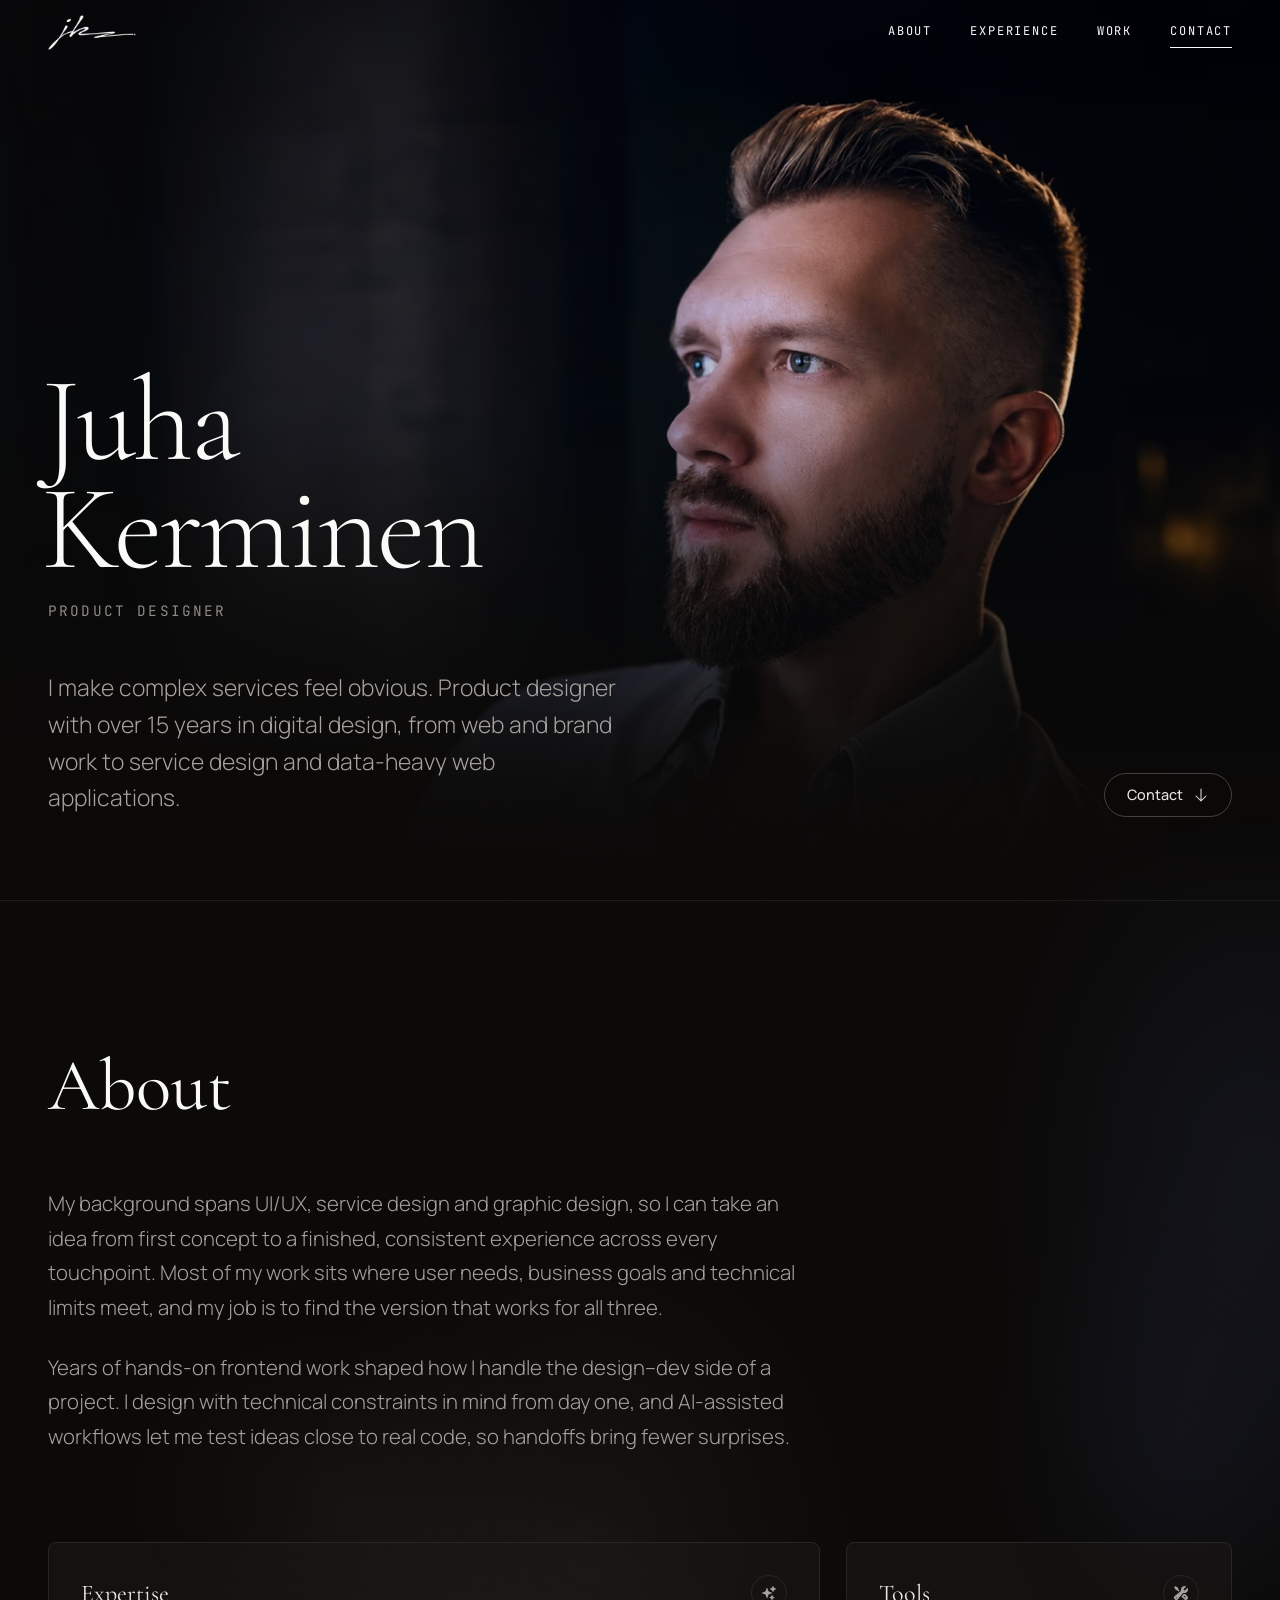
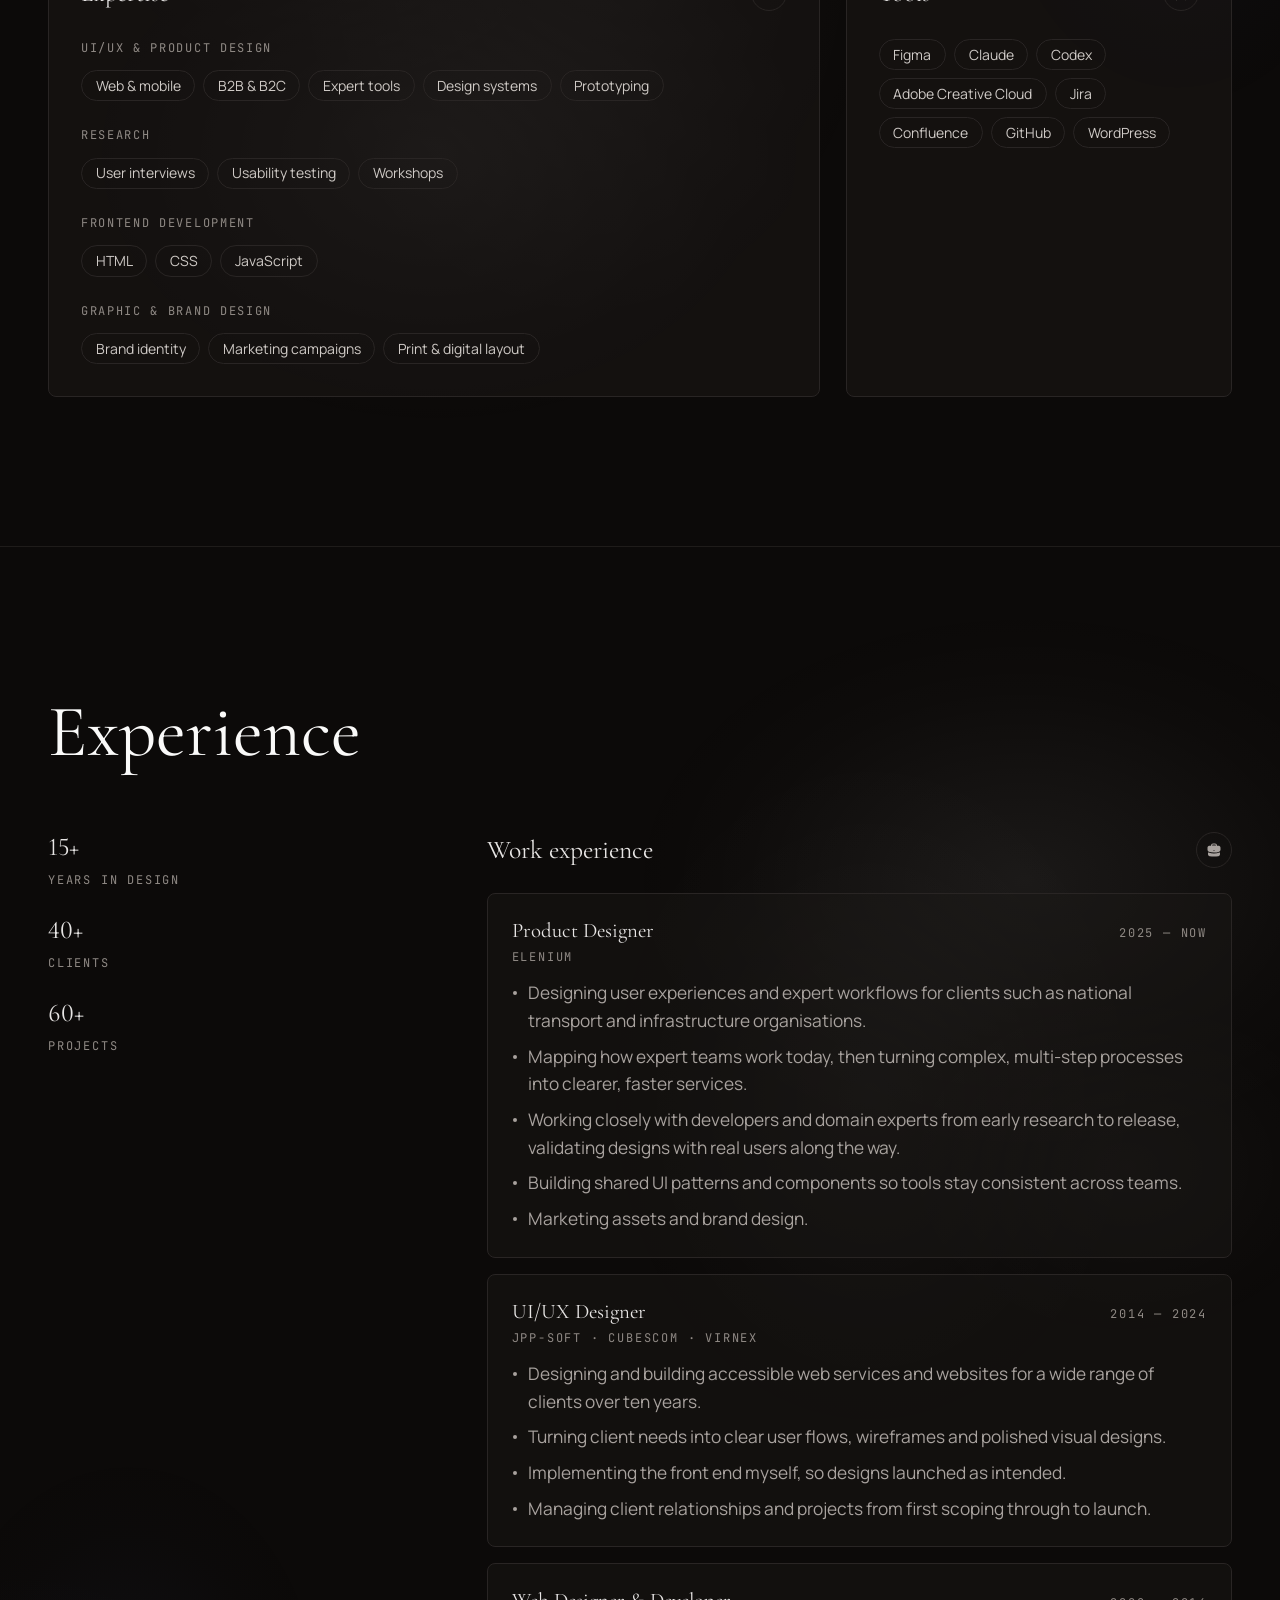
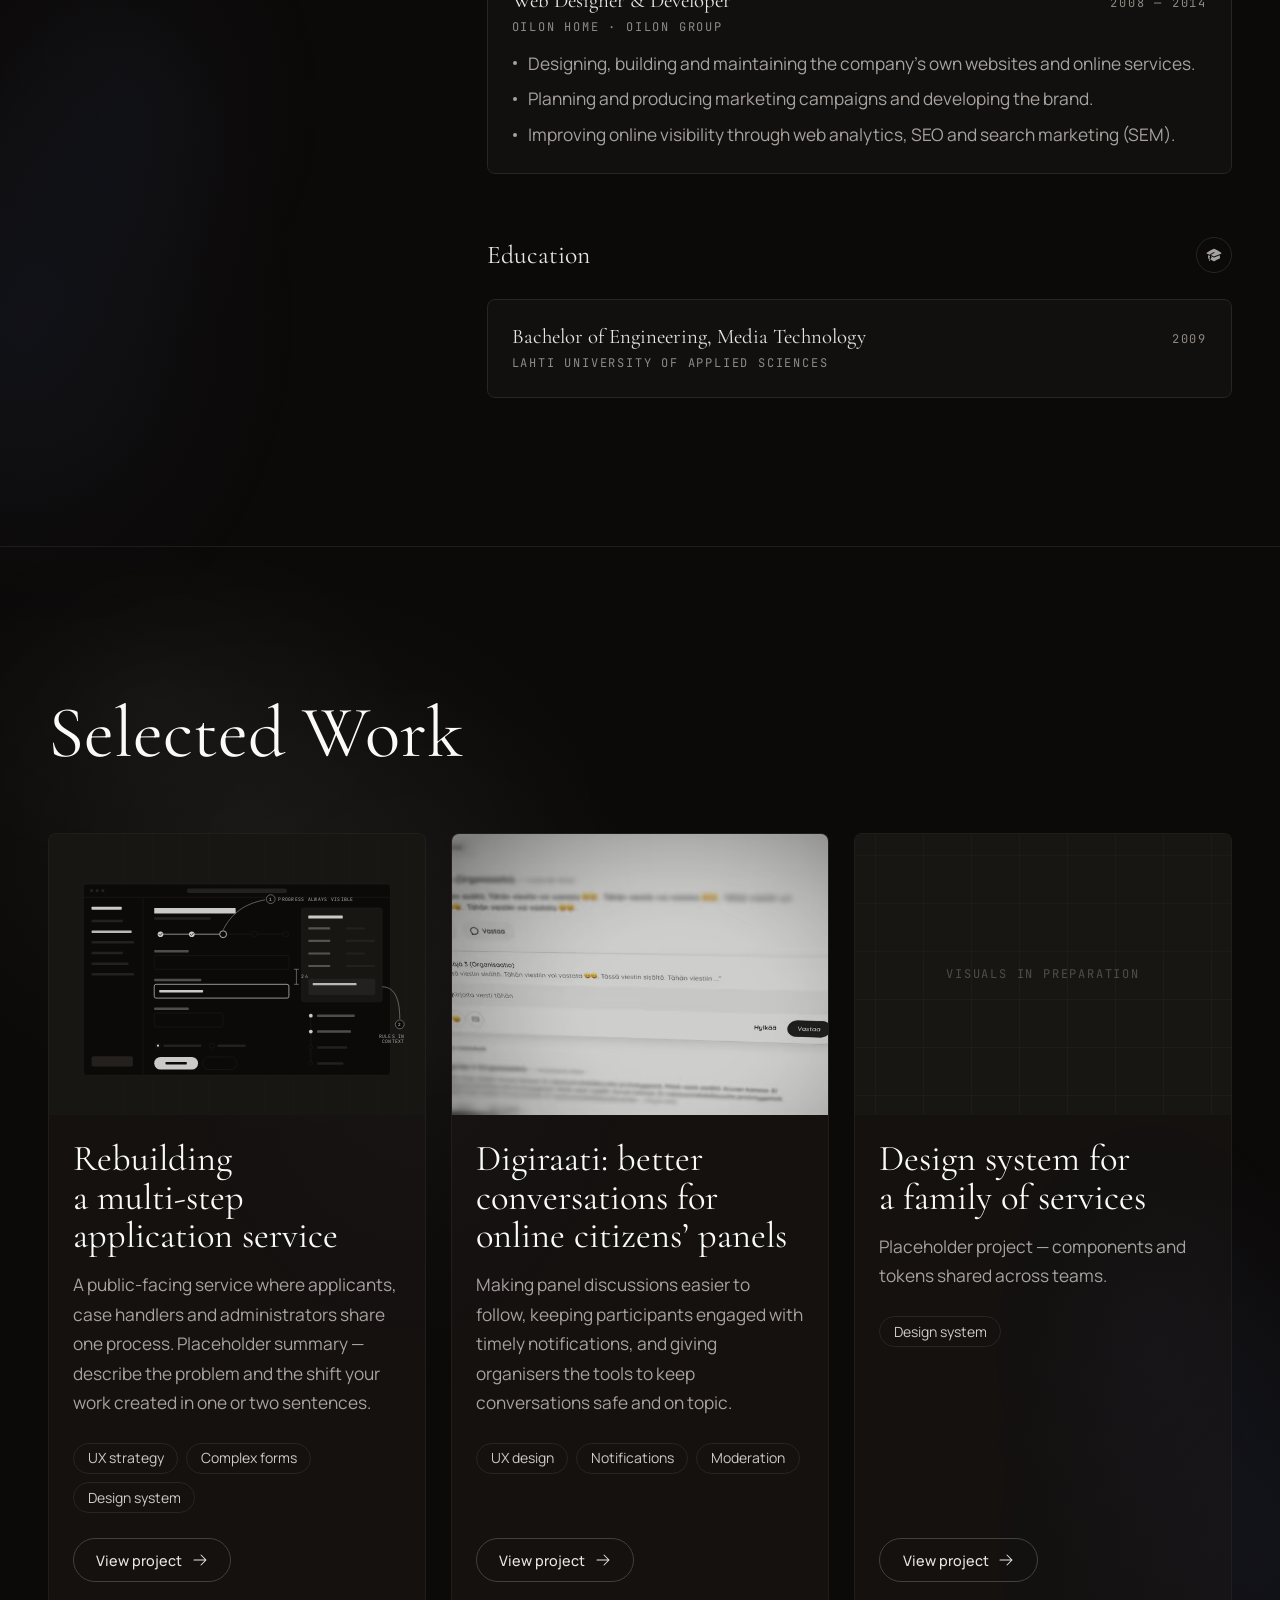
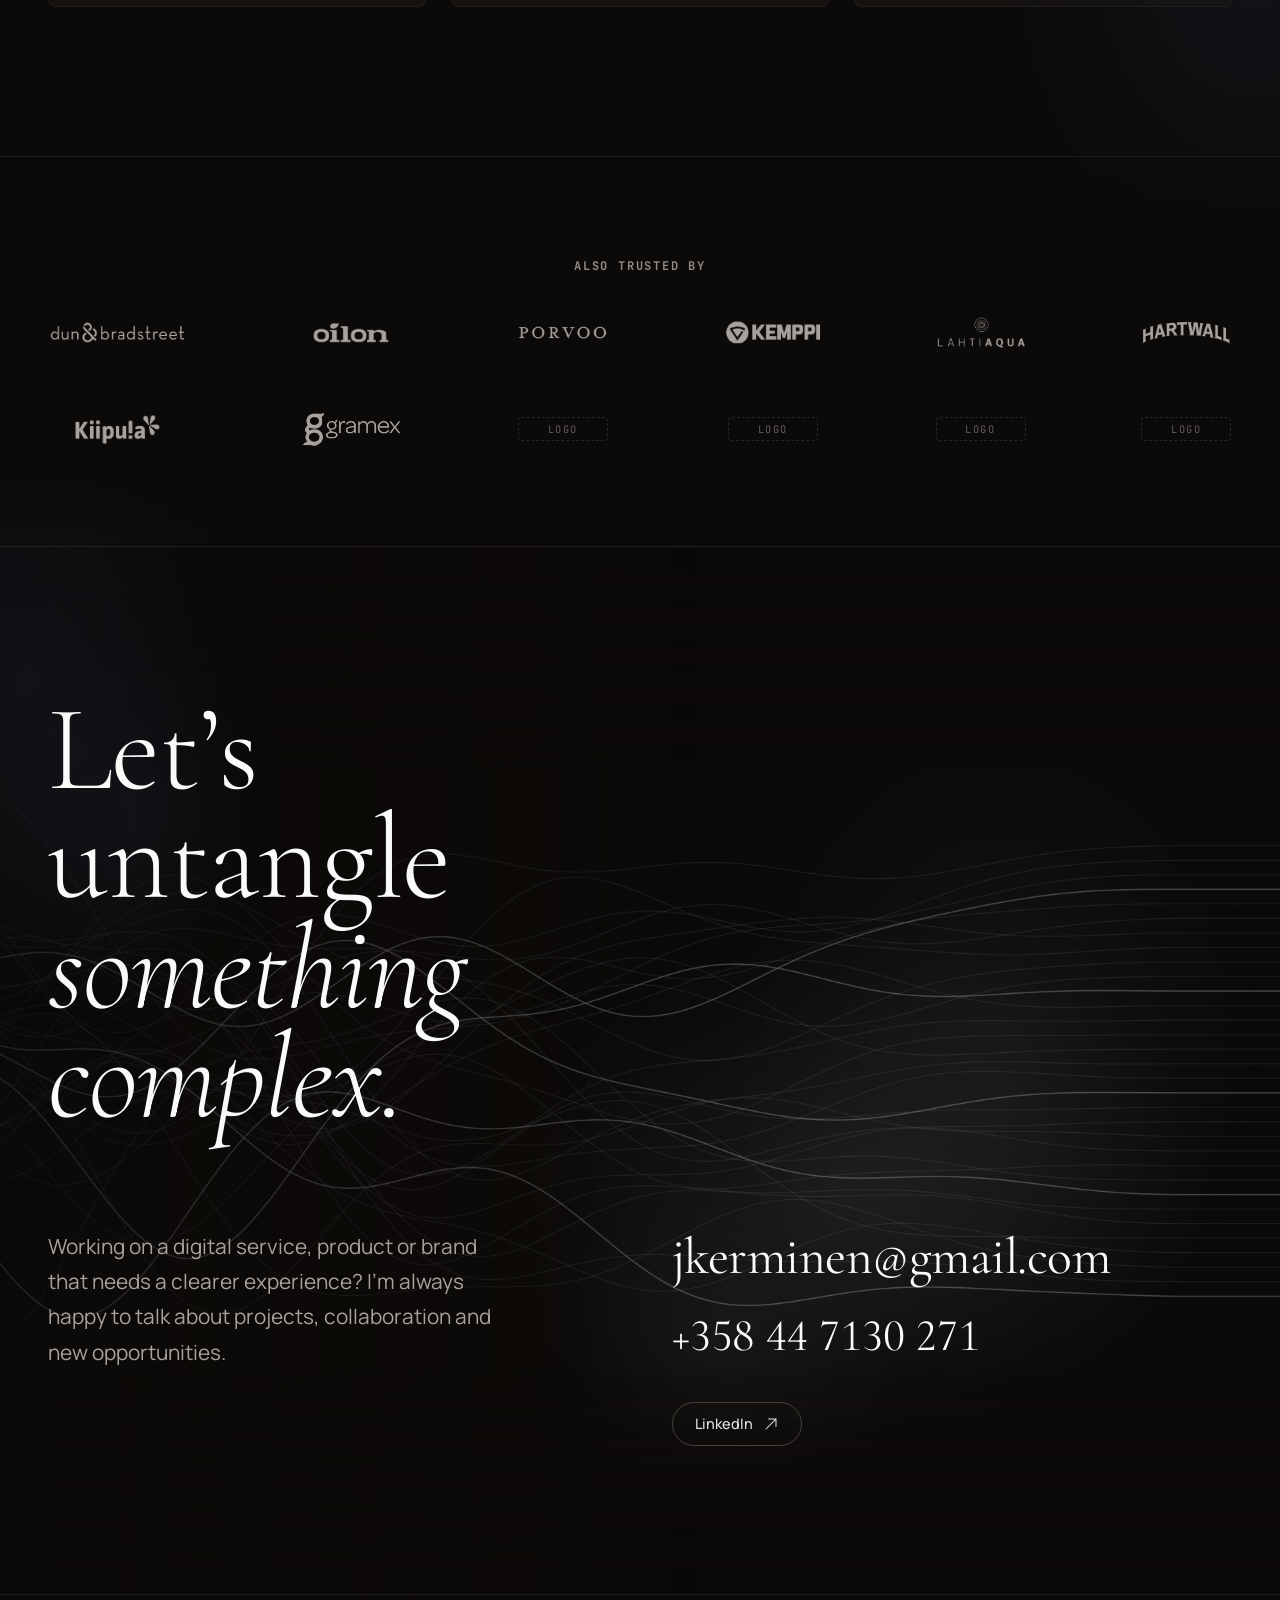
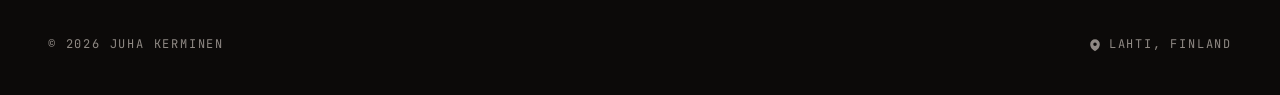
==== commit f2c6f900: "Add files via upload" ====
--- a/index.html
+++ b/index.html
@@ -1,15 +1,15 @@
 <!doctype html><html><head><meta charset=utf8><meta name=viewport content="width=device-width,initial-scale=1,viewport-fit=cover"><style>:root{color-scheme:light;box-sizing:border-box;padding-top:env(safe-area-inset-top,0px);padding-bottom:env(safe-area-inset-bottom,0px)}html{scroll-padding-top:env(safe-area-inset-top,0px)}body{margin:0;padding:0;font:14px -apple-system,BlinkMacSystemFont,sans-serif;background:#fff;color:#000}img{max-width:100%}[hidden]:not([hidden=until-found i]){display:none!important}</style></head><body>
-<title>Juha Kerminen Portfolio</title>
+<title>Juha Kerminen — Product Designer</title>
 <meta name="claude:viewport-fit-sides" content="cover">
-<meta name="description" content="I make complex services feel obvious. Senior UI/UX designer with over 15 years in digital design, from web and brand work to service design and data-heavy web applications."><meta name="theme-color" content="#0f1113"><meta property="og:title" content="Juha Kerminen — Senior UI/UX Designer"><meta property="og:description" content="I make complex services feel obvious. Senior UI/UX designer with over 15 years in digital design, from web and brand work to service design and data-heavy web applications."><meta property="og:type" content="website"><script>document.documentElement.classList.add('js');</script><link rel="stylesheet" href="assets/index.v2mV8FcQ.css">
-<link rel="stylesheet" href="assets/index.BqPXKRR6.css"><script type="module" src="assets/page.BT_9kWGp.js"></script> <a class="skip" href="#main" data-astro-cid-5hce7sga>Skip to content</a> <header class="header" data-header data-astro-cid-3ef6ksr2> <div class="header__inner" data-astro-cid-3ef6ksr2> <a class="brand" href="/#home" aria-label="Juha Kerminen, home" data-astro-cid-3ef6ksr2> <span class="brand__logo" aria-hidden="true" data-astro-cid-3ef6ksr2></span> </a> <nav class="nav" aria-label="Primary" data-astro-cid-3ef6ksr2> <ul role="list" class="nav__list" data-astro-cid-3ef6ksr2> <li data-astro-cid-3ef6ksr2><a class="nav__link" href="/#about" data-nav="about" data-astro-cid-3ef6ksr2>About</a></li><li data-astro-cid-3ef6ksr2><a class="nav__link" href="/#experience" data-nav="experience" data-astro-cid-3ef6ksr2>Experience</a></li><li data-astro-cid-3ef6ksr2><a class="nav__link" href="/#work" data-nav="work" data-astro-cid-3ef6ksr2>Work</a></li><li data-astro-cid-3ef6ksr2><a class="nav__link" href="/#contact" data-nav="contact" data-astro-cid-3ef6ksr2>Contact</a></li> </ul> </nav> <button class="menu-btn" type="button" aria-expanded="false" aria-controls="mobile-menu" data-menu-btn data-astro-cid-3ef6ksr2> <span data-menu-label data-astro-cid-3ef6ksr2>Menu</span> <span class="menu-btn__icon" aria-hidden="true" data-astro-cid-3ef6ksr2><i data-astro-cid-3ef6ksr2></i><i data-astro-cid-3ef6ksr2></i></span> </button> </div> <div class="sheet" id="mobile-menu" data-menu hidden data-astro-cid-3ef6ksr2> <nav class="sheet__nav" aria-label="Mobile" data-astro-cid-3ef6ksr2> <ul role="list" data-astro-cid-3ef6ksr2> <li style="--i:0" data-astro-cid-3ef6ksr2><a href="/#about" class="sheet__link display" data-menu-link data-astro-cid-3ef6ksr2>About</a></li><li style="--i:1" data-astro-cid-3ef6ksr2><a href="/#experience" class="sheet__link display" data-menu-link data-astro-cid-3ef6ksr2>Experience</a></li><li style="--i:2" data-astro-cid-3ef6ksr2><a href="/#work" class="sheet__link display" data-menu-link data-astro-cid-3ef6ksr2>Work</a></li><li style="--i:3" data-astro-cid-3ef6ksr2><a href="/#contact" class="sheet__link display" data-menu-link data-astro-cid-3ef6ksr2>Contact</a></li> </ul> <p class="sheet__foot label" data-astro-cid-3ef6ksr2><a href="mailto:jkerminen@gmail.com" data-astro-cid-3ef6ksr2>jkerminen@gmail.com</a></p> </nav> </div> </header> <script type="module">const u=document.querySelector("[data-header]"),t=document.querySelector("[data-menu-btn]"),m=document.querySelector("[data-menu-label]"),o=document.querySelector("[data-menu]"),g=document.getElementById("main"),f=document.querySelector("footer"),a=e=>{t.setAttribute("aria-expanded",String(e)),m.textContent=e?"Close":"Menu",o.hidden=!e,document.documentElement.classList.toggle("menu-open",e),g?.toggleAttribute("inert",e),f?.toggleAttribute("inert",e),e&&o.querySelector("a")?.focus()};t.addEventListener("click",()=>a(t.getAttribute("aria-expanded")!=="true"));o.querySelectorAll("[data-menu-link]").forEach(e=>e.addEventListener("click",()=>a(!1)));document.addEventListener("keydown",e=>{e.key==="Escape"&&t.getAttribute("aria-expanded")==="true"&&(a(!1),t.focus())});matchMedia("(min-width: 48em)").addEventListener("change",e=>e.matches&&a(!1));const d=()=>u.classList.toggle("is-scrolled",scrollY>24);addEventListener("scroll",d,{passive:!0});d();const l=document.querySelectorAll("[data-nav]"),i=[...l].map(e=>document.getElementById(e.dataset.nav)).filter(Boolean);if(i.length){const e=new IntersectionObserver(r=>{for(const c of r)c.isIntersecting&&l.forEach(n=>{const s=n.dataset.nav===c.target.id;n.classList.toggle("is-active",s),s?n.setAttribute("aria-current","location"):n.removeAttribute("aria-current")})},{rootMargin:"-45% 0px -50% 0px"});i.forEach(r=>e.observe(r))}</script>  <main id="main" tabindex="-1" data-astro-cid-5hce7sga>  <section class="hero" id="home" aria-labelledby="hero-title" data-astro-cid-bbe6dxrz> <!-- Portrait is decorative (alt=""): the name is the H1 right below, so alt text would only repeat it --> <div class="hero__bg" data-astro-cid-bbe6dxrz> <picture data-astro-cid-bbe6dxrz="true"> <source srcset="assets/hero-portrait.CHGqxgqv_Z1NRhvD.avif 800w, assets/hero-portrait.CHGqxgqv_Z1Fzuft.avif 1400w, assets/hero-portrait.CHGqxgqv_1bD1HM.avif 1861w" type="image/avif" sizes="100vw">  <img src="assets/hero-portrait.CHGqxgqv_2v21jG.webp" srcset="assets/hero-portrait.CHGqxgqv_ske2U.webp 800w, assets/hero-portrait.CHGqxgqv_Z280t9h.webp 1400w, assets/hero-portrait.CHGqxgqv_2v21jG.webp 1861w" alt sizes="100vw" loading="eager" fetchpriority="high" data-astro-cid-bbe6dxrz="true" decoding="async" width="1861" height="1111"> </picture> </div> <div class="hero__inner container" data-astro-cid-bbe6dxrz> <div class="hero__id" data-reveal data-astro-cid-bbe6dxrz> <h1 id="hero-title" class="hero__name display" data-astro-cid-bbe6dxrz> <span data-astro-cid-bbe6dxrz>Juha</span> <span data-astro-cid-bbe6dxrz>Kerminen</span> </h1> <p class="hero__role label" data-astro-cid-bbe6dxrz>Senior UI/UX Designer</p> </div> <div class="hero__row" data-astro-cid-bbe6dxrz> <p class="hero__intro" data-reveal style="--reveal-i:2" data-astro-cid-bbe6dxrz>I make complex services feel obvious. Senior UI/UX designer with over 15 years in digital design, from web and brand work to service design and data-heavy web applications.</p> <a class="btn-pill hero__down" href="#contact" data-reveal style="--reveal-i:3" data-astro-cid-bbe6dxrz>
+<meta name="description" content="I make complex services feel obvious. Product designer with over 15 years in digital design, from web and brand work to service design and data-heavy web applications."><meta name="theme-color" content="#0f1113"><meta property="og:title" content="Juha Kerminen — Product Designer"><meta property="og:description" content="I make complex services feel obvious. Product designer with over 15 years in digital design, from web and brand work to service design and data-heavy web applications."><meta property="og:type" content="website"><script>document.documentElement.classList.add('js');</script><link rel="stylesheet" href="assets/index.DZB2h2Cf.css">
+<link rel="stylesheet" href="assets/index.CthDTZL2.css"><script type="module" src="assets/page.BT_9kWGp.js"></script> <a class="skip" href="#main" data-astro-cid-5hce7sga>Skip to content</a> <header class="header" data-header data-astro-cid-3ef6ksr2> <div class="header__inner" data-astro-cid-3ef6ksr2> <a class="brand" href="/#home" aria-label="Juha Kerminen, home" data-astro-cid-3ef6ksr2> <span class="brand__logo" aria-hidden="true" data-astro-cid-3ef6ksr2></span> </a> <nav class="nav" aria-label="Primary" data-astro-cid-3ef6ksr2> <ul role="list" class="nav__list" data-astro-cid-3ef6ksr2> <li data-astro-cid-3ef6ksr2><a class="nav__link" href="/#about" data-nav="about" data-astro-cid-3ef6ksr2>About</a></li><li data-astro-cid-3ef6ksr2><a class="nav__link" href="/#experience" data-nav="experience" data-astro-cid-3ef6ksr2>Experience</a></li><li data-astro-cid-3ef6ksr2><a class="nav__link" href="/#work" data-nav="work" data-astro-cid-3ef6ksr2>Work</a></li><li data-astro-cid-3ef6ksr2><a class="nav__link" href="/#contact" data-nav="contact" data-astro-cid-3ef6ksr2>Contact</a></li> </ul> </nav> <button class="menu-btn" type="button" aria-expanded="false" aria-controls="mobile-menu" data-menu-btn data-astro-cid-3ef6ksr2> <span data-menu-label data-astro-cid-3ef6ksr2>Menu</span> <span class="menu-btn__icon" aria-hidden="true" data-astro-cid-3ef6ksr2><i data-astro-cid-3ef6ksr2></i><i data-astro-cid-3ef6ksr2></i></span> </button> </div> <div class="sheet" id="mobile-menu" data-menu hidden data-astro-cid-3ef6ksr2> <nav class="sheet__nav" aria-label="Mobile" data-astro-cid-3ef6ksr2> <ul role="list" data-astro-cid-3ef6ksr2> <li style="--i:0" data-astro-cid-3ef6ksr2><a href="/#about" class="sheet__link display" data-menu-link data-astro-cid-3ef6ksr2>About</a></li><li style="--i:1" data-astro-cid-3ef6ksr2><a href="/#experience" class="sheet__link display" data-menu-link data-astro-cid-3ef6ksr2>Experience</a></li><li style="--i:2" data-astro-cid-3ef6ksr2><a href="/#work" class="sheet__link display" data-menu-link data-astro-cid-3ef6ksr2>Work</a></li><li style="--i:3" data-astro-cid-3ef6ksr2><a href="/#contact" class="sheet__link display" data-menu-link data-astro-cid-3ef6ksr2>Contact</a></li> </ul> <p class="sheet__foot label" data-astro-cid-3ef6ksr2><a href="mailto:jkerminen@gmail.com" data-astro-cid-3ef6ksr2>jkerminen@gmail.com</a></p> </nav> </div> </header> <script type="module">const u=document.querySelector("[data-header]"),t=document.querySelector("[data-menu-btn]"),m=document.querySelector("[data-menu-label]"),o=document.querySelector("[data-menu]"),g=document.getElementById("main"),f=document.querySelector("footer"),a=e=>{t.setAttribute("aria-expanded",String(e)),m.textContent=e?"Close":"Menu",o.hidden=!e,document.documentElement.classList.toggle("menu-open",e),g?.toggleAttribute("inert",e),f?.toggleAttribute("inert",e),e&&o.querySelector("a")?.focus()};t.addEventListener("click",()=>a(t.getAttribute("aria-expanded")!=="true"));o.querySelectorAll("[data-menu-link]").forEach(e=>e.addEventListener("click",()=>a(!1)));document.addEventListener("keydown",e=>{e.key==="Escape"&&t.getAttribute("aria-expanded")==="true"&&(a(!1),t.focus())});matchMedia("(min-width: 48em)").addEventListener("change",e=>e.matches&&a(!1));const d=()=>u.classList.toggle("is-scrolled",scrollY>24);addEventListener("scroll",d,{passive:!0});d();const l=document.querySelectorAll("[data-nav]"),i=[...l].map(e=>document.getElementById(e.dataset.nav)).filter(Boolean);if(i.length){const e=new IntersectionObserver(r=>{for(const c of r)c.isIntersecting&&l.forEach(n=>{const s=n.dataset.nav===c.target.id;n.classList.toggle("is-active",s),s?n.setAttribute("aria-current","location"):n.removeAttribute("aria-current")})},{rootMargin:"-45% 0px -50% 0px"});i.forEach(r=>e.observe(r))}</script>  <main id="main" tabindex="-1" data-astro-cid-5hce7sga>  <section class="hero" id="home" aria-labelledby="hero-title" data-astro-cid-bbe6dxrz> <!-- Portrait is decorative (alt=""): the name is the H1 right below, so alt text would only repeat it --> <div class="hero__bg" data-astro-cid-bbe6dxrz> <picture data-astro-cid-bbe6dxrz="true"> <source srcset="assets/hero-portrait.CHGqxgqv_Z1NRhvD.avif 800w, assets/hero-portrait.CHGqxgqv_Z1Fzuft.avif 1400w, assets/hero-portrait.CHGqxgqv_1bD1HM.avif 1861w" type="image/avif" sizes="100vw">  <img src="assets/hero-portrait.CHGqxgqv_2v21jG.webp" srcset="assets/hero-portrait.CHGqxgqv_ske2U.webp 800w, assets/hero-portrait.CHGqxgqv_Z280t9h.webp 1400w, assets/hero-portrait.CHGqxgqv_2v21jG.webp 1861w" alt sizes="100vw" loading="eager" fetchpriority="high" data-astro-cid-bbe6dxrz="true" decoding="async" width="1861" height="1111"> </picture> </div> <div class="hero__inner container" data-astro-cid-bbe6dxrz> <div class="hero__id" data-reveal data-astro-cid-bbe6dxrz> <h1 id="hero-title" class="hero__name display" data-astro-cid-bbe6dxrz> <span data-astro-cid-bbe6dxrz>Juha</span> <span data-astro-cid-bbe6dxrz>Kerminen</span> </h1> <p class="hero__role label" data-astro-cid-bbe6dxrz>Product Designer</p> </div> <div class="hero__row" data-astro-cid-bbe6dxrz> <p class="hero__intro" data-reveal style="--reveal-i:2" data-astro-cid-bbe6dxrz>I make complex services feel obvious. Product designer with over 15 years in digital design, from web and brand work to service design and data-heavy web applications.</p> <a class="btn-pill hero__down" href="#contact" data-reveal style="--reveal-i:3" data-astro-cid-bbe6dxrz>
 Contact
-<!-- Heroicons 24 solid: arrow-down --><svg viewBox="0 0 24 24" fill="currentColor" width="16" height="16" aria-hidden="true" data-astro-cid-bbe6dxrz><path fill-rule="evenodd" d="M12 2.25a.75.75 0 0 1 .75.75v16.19l6.22-6.22a.75.75 0 1 1 1.06 1.06l-7.5 7.5a.75.75 0 0 1-1.06 0l-7.5-7.5a.75.75 0 1 1 1.06-1.06l6.22 6.22V3a.75.75 0 0 1 .75-.75Z" clip-rule="evenodd" data-astro-cid-bbe6dxrz></path></svg> </a> </div> </div> </section>  <section class="section" id="about" aria-labelledby="about-title" data-astro-cid-v2cbyr3p> <div class="container ab" data-astro-cid-v2cbyr3p> <h2 id="about-title" class="section__title" data-reveal data-astro-cid-v2cbyr3p>Approach</h2> <div class="ab__text" data-reveal style="--reveal-i:1" data-astro-cid-v2cbyr3p> <p data-astro-cid-v2cbyr3p>My background spans UI/UX, service design and graphic design, so I can take an idea from first concept to a finished, consistent experience across every touchpoint. Most of my work sits where user needs, business goals and technical limits meet, and my job is to find the version that works for all three.</p><p data-astro-cid-v2cbyr3p>I also have years of hands-on frontend development behind me. That makes me easy for developers to work with: I design things that can be built, speak their language, and care about the details that hold up in code. AI-assisted workflows are part of my everyday practice: I use them in real projects to prototype, test ideas and iterate faster.</p> </div> <div class="ab__cards" data-astro-cid-v2cbyr3p> <div class="card ab__card" data-reveal style="--reveal-i:2" data-astro-cid-v2cbyr3p> <div class="ab__head" data-astro-cid-v2cbyr3p> <h3 class="ab__h" data-astro-cid-v2cbyr3p>Expertise</h3> <span class="icon-badge" aria-hidden="true" data-astro-cid-v2cbyr3p> <!-- Heroicons 24 solid: sparkles (MIT) --> <svg viewBox="0 0 24 24" fill="currentColor" width="16" height="16" data-astro-cid-v2cbyr3p> <path fill-rule="evenodd" d="M9 4.5a.75.75 0 0 1 .721.544l.813 2.846a3.75 3.75 0 0 0 2.576 2.576l2.846.813a.75.75 0 0 1 0 1.442l-2.846.813a3.75 3.75 0 0 0-2.576 2.576l-.813 2.846a.75.75 0 0 1-1.442 0l-.813-2.846a3.75 3.75 0 0 0-2.576-2.576l-2.846-.813a.75.75 0 0 1 0-1.442l2.846-.813A3.75 3.75 0 0 0 7.466 7.89l.813-2.846A.75.75 0 0 1 9 4.5ZM18 1.5a.75.75 0 0 1 .728.568l.258 1.036c.236.94.97 1.674 1.91 1.91l1.036.258a.75.75 0 0 1 0 1.456l-1.036.258c-.94.236-1.674.97-1.91 1.91l-.258 1.036a.75.75 0 0 1-1.456 0l-.258-1.036a2.625 2.625 0 0 0-1.91-1.91l-1.036-.258a.75.75 0 0 1 0-1.456l1.036-.258a2.625 2.625 0 0 0 1.91-1.91l.258-1.036A.75.75 0 0 1 18 1.5ZM16.5 15a.75.75 0 0 1 .712.513l.394 1.183c.15.447.5.799.948.948l1.183.395a.75.75 0 0 1 0 1.422l-1.183.395c-.447.15-.799.5-.948.948l-.395 1.183a.75.75 0 0 1-1.422 0l-.395-1.183a1.5 1.5 0 0 0-.948-.948l-1.183-.395a.75.75 0 0 1 0-1.422l1.183-.395c.447-.15.799-.5.948-.948l.395-1.183A.75.75 0 0 1 16.5 15Z" clip-rule="evenodd" data-astro-cid-v2cbyr3p></path> </svg> </span> </div> <ul role="list" class="ab__list" data-astro-cid-v2cbyr3p> <li data-astro-cid-v2cbyr3p>UI/UX design</li><li data-astro-cid-v2cbyr3p>Product design</li><li data-astro-cid-v2cbyr3p>User research</li><li data-astro-cid-v2cbyr3p>Design systems</li><li data-astro-cid-v2cbyr3p>Graphic &amp; brand design</li><li data-astro-cid-v2cbyr3p>Frontend development</li><li data-astro-cid-v2cbyr3p>Accessibility (WCAG)</li> </ul> </div> <div class="card ab__card" data-reveal style="--reveal-i:3" data-astro-cid-v2cbyr3p> <div class="ab__head" data-astro-cid-v2cbyr3p> <h3 class="ab__h" data-astro-cid-v2cbyr3p>Methods</h3> <span class="icon-badge" aria-hidden="true" data-astro-cid-v2cbyr3p> <svg viewBox="0 0 24 24" fill="currentColor" width="16" height="16" data-astro-cid-v2cbyr3p> <path fill-rule="evenodd" d="M10.5 3.798v5.02a3 3 0 0 1-.879 2.121l-2.377 2.377a9.845 9.845 0 0 1 5.091 1.013 8.315 8.315 0 0 0 5.713.636l.285-.071-3.954-3.955a3 3 0 0 1-.879-2.121v-5.02a23.614 23.614 0 0 0-3 0Zm4.5.138a.75.75 0 0 0 .093-1.495A24.837 24.837 0 0 0 12 2.25a25.048 25.048 0 0 0-3.093.191A.75.75 0 0 0 9 3.936v4.882a1.5 1.5 0 0 1-.44 1.06l-6.293 6.294c-1.62 1.621-.903 4.475 1.471 4.88 2.686.46 5.447.698 8.262.698 2.816 0 5.576-.239 8.262-.697 2.373-.406 3.092-3.26 1.47-4.881L15.44 9.879A1.5 1.5 0 0 1 15 8.818V3.936Z" clip-rule="evenodd" data-astro-cid-v2cbyr3p></path> </svg> </span> </div> <ul role="list" class="ab__list" data-astro-cid-v2cbyr3p> <li data-astro-cid-v2cbyr3p>User interviews</li><li data-astro-cid-v2cbyr3p>Usability testing</li><li data-astro-cid-v2cbyr3p>Prototyping</li><li data-astro-cid-v2cbyr3p>Workshops</li><li data-astro-cid-v2cbyr3p>AI-assisted design workflows</li><li data-astro-cid-v2cbyr3p>Design–dev collaboration</li><li data-astro-cid-v2cbyr3p>Agile &amp; Scrum</li> </ul> </div> <div class="card ab__card" data-reveal style="--reveal-i:4" data-astro-cid-v2cbyr3p> <div class="ab__head" data-astro-cid-v2cbyr3p> <h3 class="ab__h" data-astro-cid-v2cbyr3p>Tools</h3> <span class="icon-badge" aria-hidden="true" data-astro-cid-v2cbyr3p> <svg viewBox="0 0 24 24" fill="currentColor" width="16" height="16" data-astro-cid-v2cbyr3p> <path fill-rule="evenodd" d="M12 6.75a5.25 5.25 0 0 1 6.775-5.025.75.75 0 0 1 .313 1.248l-3.32 3.319c.063.475.276.934.641 1.299.365.365.824.578 1.3.64l3.318-3.319a.75.75 0 0 1 1.248.313 5.25 5.25 0 0 1-5.472 6.756c-1.018-.086-1.87.1-2.309.634L7.344 21.3A3.298 3.298 0 1 1 2.7 16.657l8.684-7.151c.533-.44.72-1.291.634-2.309A5.342 5.342 0 0 1 12 6.75ZM4.117 19.125a.75.75 0 0 1 .75-.75h.008a.75.75 0 0 1 .75.75v.008a.75.75 0 0 1-.75.75h-.008a.75.75 0 0 1-.75-.75v-.008Z" clip-rule="evenodd" data-astro-cid-v2cbyr3p></path> <path d="m10.076 8.64-2.201-2.2V4.874a.75.75 0 0 0-.364-.643l-3.75-2.25a.75.75 0 0 0-.916.113l-.75.75a.75.75 0 0 0-.113.916l2.25 3.75a.75.75 0 0 0 .643.364h1.564l2.062 2.062 1.575-1.297Z" data-astro-cid-v2cbyr3p></path> <path fill-rule="evenodd" d="m12.556 17.329 4.183 4.182a3.375 3.375 0 0 0 4.773-4.773l-3.306-3.305a6.803 6.803 0 0 1-1.53.043c-.394-.034-.682-.006-.867.042a.589.589 0 0 0-.167.063l-3.086 3.748Zm3.414-1.36a.75.75 0 0 1 1.06 0l1.875 1.876a.75.75 0 1 1-1.06 1.06L15.97 17.03a.75.75 0 0 1 0-1.06Z" clip-rule="evenodd" data-astro-cid-v2cbyr3p></path> </svg> </span> </div> <ul role="list" class="ab__list" data-astro-cid-v2cbyr3p> <li data-astro-cid-v2cbyr3p>Figma</li><li data-astro-cid-v2cbyr3p>Claude</li><li data-astro-cid-v2cbyr3p>Codex</li><li data-astro-cid-v2cbyr3p>Adobe Creative Cloud</li><li data-astro-cid-v2cbyr3p>Jira, Confluence &amp; GitHub</li><li data-astro-cid-v2cbyr3p>WordPress &amp; WooCommerce</li><li data-astro-cid-v2cbyr3p>Google Analytics &amp; Ads</li> </ul> </div> </div> </div> </section>  <section class="section" id="experience" aria-labelledby="exp-title" data-astro-cid-xpq65ryk> <div class="container" data-astro-cid-xpq65ryk> <div class="ex__head" data-reveal data-astro-cid-xpq65ryk> <h2 id="exp-title" class="section__title" data-astro-cid-xpq65ryk>Experience</h2> </div> <div class="ex__grid" data-astro-cid-xpq65ryk> <div class="ex__aside" data-astro-cid-xpq65ryk> <dl class="ex__stats" data-astro-cid-xpq65ryk> <div class="ex__stat" data-reveal style="--reveal-i:1" data-astro-cid-xpq65ryk> <dt class="label ex__big-label" data-astro-cid-xpq65ryk>Years in design</dt> <dd class="ex__big" data-astro-cid-xpq65ryk><span aria-hidden="true" data-astro-cid-xpq65ryk>15+</span><span class="visually-hidden" data-astro-cid-xpq65ryk>Over 15</span></dd> </div><div class="ex__stat" data-reveal style="--reveal-i:2" data-astro-cid-xpq65ryk> <dt class="label ex__big-label" data-astro-cid-xpq65ryk>Clients</dt> <dd class="ex__big" data-astro-cid-xpq65ryk><span aria-hidden="true" data-astro-cid-xpq65ryk>40+</span><span class="visually-hidden" data-astro-cid-xpq65ryk>Over 40</span></dd> </div><div class="ex__stat" data-reveal style="--reveal-i:3" data-astro-cid-xpq65ryk> <dt class="label ex__big-label" data-astro-cid-xpq65ryk>Projects</dt> <dd class="ex__big" data-astro-cid-xpq65ryk><span aria-hidden="true" data-astro-cid-xpq65ryk>60+</span><span class="visually-hidden" data-astro-cid-xpq65ryk>Over 60</span></dd> </div> </dl> </div> <div class="ex__main" data-astro-cid-xpq65ryk> <div class="ex__h-row" data-reveal style="--reveal-i:1" data-astro-cid-xpq65ryk> <h3 class="ex__h" data-astro-cid-xpq65ryk>Work experience</h3> <span class="icon-badge" aria-hidden="true" data-astro-cid-xpq65ryk><!-- Heroicons 24 solid: briefcase --><svg viewBox="0 0 24 24" fill="currentColor" width="16" height="16" data-astro-cid-xpq65ryk><path fill-rule="evenodd" d="M7.5 5.25a3 3 0 0 1 3-3h3a3 3 0 0 1 3 3v.205c.933.085 1.857.197 2.774.334 1.454.218 2.476 1.483 2.476 2.917v3.033c0 1.211-.734 2.352-1.936 2.752A24.726 24.726 0 0 1 12 15.75c-2.73 0-5.357-.442-7.814-1.259-1.202-.4-1.936-1.541-1.936-2.752V8.706c0-1.434 1.022-2.7 2.476-2.917A48.814 48.814 0 0 1 7.5 5.455V5.25Zm7.5 0v.09a49.488 49.488 0 0 0-6 0v-.09a1.5 1.5 0 0 1 1.5-1.5h3a1.5 1.5 0 0 1 1.5 1.5Zm-3 8.25a.75.75 0 1 0 0-1.5.75.75 0 0 0 0 1.5Z" clip-rule="evenodd" data-astro-cid-xpq65ryk></path><path d="M3 18.4v-2.796a4.3 4.3 0 0 0 .713.31A26.226 26.226 0 0 0 12 17.25c2.892 0 5.68-.468 8.287-1.335.252-.084.49-.189.713-.311V18.4c0 1.452-1.047 2.728-2.523 2.923-2.12.282-4.282.427-6.477.427a49.19 49.19 0 0 1-6.477-.427C4.047 21.128 3 19.852 3 18.4Z" data-astro-cid-xpq65ryk></path></svg></span> </div> <ol role="list" class="ex__roles" data-astro-cid-xpq65ryk> <li data-reveal style="--reveal-i:2" data-astro-cid-xpq65ryk> <div class="ex__role-head" data-astro-cid-xpq65ryk> <h4 class="ex__role" data-astro-cid-xpq65ryk>Senior UI/UX Designer</h4> <span class="label" data-astro-cid-xpq65ryk>2025 — now</span> </div> <p class="label ex__org" data-astro-cid-xpq65ryk>Elenium</p> <!-- Phones: details collapse behind this toggle (hidden on wider screens) --> <button class="ex__toggle" type="button" aria-expanded="false" aria-controls="role-0" aria-label="Show details: Senior UI/UX Designer" data-role-toggle data-astro-cid-xpq65ryk> <!-- Heroicons 24 outline: chevron-down --><svg viewBox="0 0 24 24" fill="none" stroke="currentColor" stroke-width="1.5" width="20" height="20" aria-hidden="true" data-astro-cid-xpq65ryk><path stroke-linecap="round" stroke-linejoin="round" d="m19.5 8.25-7.5 7.5-7.5-7.5" data-astro-cid-xpq65ryk></path></svg> </button> <div class="ex__more" id="role-0" data-astro-cid-xpq65ryk> <div class="ex__more-inner" data-astro-cid-xpq65ryk> <ul role="list" class="ex__points" data-astro-cid-xpq65ryk><li data-astro-cid-xpq65ryk>Designing user experiences and expert workflows for clients such as national transport and infrastructure organisations.</li><li data-astro-cid-xpq65ryk>Mapping how expert teams work today, then turning complex, multi-step processes into clearer, faster services.</li><li data-astro-cid-xpq65ryk>Working closely with developers and domain experts from early research to release, validating designs with real users along the way.</li><li data-astro-cid-xpq65ryk>Building shared UI patterns and components so tools stay consistent across teams.</li><li data-astro-cid-xpq65ryk>Marketing assets and brand design.</li></ul> </div> </div> </li><li data-reveal style="--reveal-i:3" data-astro-cid-xpq65ryk> <div class="ex__role-head" data-astro-cid-xpq65ryk> <h4 class="ex__role" data-astro-cid-xpq65ryk>UI/UX &amp; Service Designer</h4> <span class="label" data-astro-cid-xpq65ryk>2014 — 2024</span> </div> <p class="label ex__org" data-astro-cid-xpq65ryk>JPP-Soft · Cubescom · Virnex</p> <!-- Phones: details collapse behind this toggle (hidden on wider screens) --> <button class="ex__toggle" type="button" aria-expanded="false" aria-controls="role-1" aria-label="Show details: UI/UX &#38; Service Designer" data-role-toggle data-astro-cid-xpq65ryk> <!-- Heroicons 24 outline: chevron-down --><svg viewBox="0 0 24 24" fill="none" stroke="currentColor" stroke-width="1.5" width="20" height="20" aria-hidden="true" data-astro-cid-xpq65ryk><path stroke-linecap="round" stroke-linejoin="round" d="m19.5 8.25-7.5 7.5-7.5-7.5" data-astro-cid-xpq65ryk></path></svg> </button> <div class="ex__more" id="role-1" data-astro-cid-xpq65ryk> <div class="ex__more-inner" data-astro-cid-xpq65ryk> <ul role="list" class="ex__points" data-astro-cid-xpq65ryk><li data-astro-cid-xpq65ryk>Designing and building web services and websites for a wide range of clients over ten years.</li><li data-astro-cid-xpq65ryk>Turning client needs into clear user flows, wireframes and polished visual designs.</li><li data-astro-cid-xpq65ryk>Implementing the front end myself, so designs launched as intended.</li><li data-astro-cid-xpq65ryk>Managing client relationships and projects from first scoping through to launch.</li></ul> </div> </div> </li><li data-reveal style="--reveal-i:4" data-astro-cid-xpq65ryk> <div class="ex__role-head" data-astro-cid-xpq65ryk> <h4 class="ex__role" data-astro-cid-xpq65ryk>Web Designer &amp; Developer</h4> <span class="label" data-astro-cid-xpq65ryk>2008 — 2014</span> </div> <p class="label ex__org" data-astro-cid-xpq65ryk>Oilon Home · Oilon Group</p> <!-- Phones: details collapse behind this toggle (hidden on wider screens) --> <button class="ex__toggle" type="button" aria-expanded="false" aria-controls="role-2" aria-label="Show details: Web Designer &#38; Developer" data-role-toggle data-astro-cid-xpq65ryk> <!-- Heroicons 24 outline: chevron-down --><svg viewBox="0 0 24 24" fill="none" stroke="currentColor" stroke-width="1.5" width="20" height="20" aria-hidden="true" data-astro-cid-xpq65ryk><path stroke-linecap="round" stroke-linejoin="round" d="m19.5 8.25-7.5 7.5-7.5-7.5" data-astro-cid-xpq65ryk></path></svg> </button> <div class="ex__more" id="role-2" data-astro-cid-xpq65ryk> <div class="ex__more-inner" data-astro-cid-xpq65ryk> <ul role="list" class="ex__points" data-astro-cid-xpq65ryk><li data-astro-cid-xpq65ryk>Designing, building and maintaining the company’s own websites and online services.</li><li data-astro-cid-xpq65ryk>Planning and producing marketing campaigns and developing the brand.</li><li data-astro-cid-xpq65ryk>Improving online visibility through web analytics, SEO and search marketing (SEM).</li></ul> </div> </div> </li> </ol> <div class="ex__h-row ex__h-row--sub" data-reveal data-astro-cid-xpq65ryk> <h3 class="ex__h" data-astro-cid-xpq65ryk>Education</h3> <span class="icon-badge" aria-hidden="true" data-astro-cid-xpq65ryk><!-- Heroicons 24 solid: academic-cap --><svg viewBox="0 0 24 24" fill="currentColor" width="16" height="16" data-astro-cid-xpq65ryk><path d="M11.7 2.805a.75.75 0 0 1 .6 0A60.65 60.65 0 0 1 22.83 8.72a.75.75 0 0 1-.231 1.337 49.948 49.948 0 0 0-9.902 3.912l-.003.002c-.114.06-.227.119-.34.18a.75.75 0 0 1-.707 0A50.88 50.88 0 0 0 7.5 12.173v-.224c0-.131.067-.248.172-.311a54.615 54.615 0 0 1 4.653-2.52.75.75 0 0 0-.65-1.352 56.123 56.123 0 0 0-4.78 2.589 1.858 1.858 0 0 0-.859 1.228 49.803 49.803 0 0 0-4.634-1.527.75.75 0 0 1-.231-1.337A60.653 60.653 0 0 1 11.7 2.805Z" data-astro-cid-xpq65ryk></path><path d="M13.06 15.473a48.45 48.45 0 0 1 7.666-3.282c.134 1.414.22 2.843.255 4.284a.75.75 0 0 1-.46.711 47.87 47.87 0 0 0-8.105 4.342.75.75 0 0 1-.832 0 47.87 47.87 0 0 0-8.104-4.342.75.75 0 0 1-.461-.71c.035-1.442.121-2.87.255-4.286.921.304 1.83.634 2.726.99v1.27a1.5 1.5 0 0 0-.14 2.508c-.09.38-.222.753-.397 1.11.452.213.901.434 1.346.66a6.727 6.727 0 0 0 .551-1.607 1.5 1.5 0 0 0 .14-2.67v-.645a48.549 48.549 0 0 1 3.44 1.667 2.25 2.25 0 0 0 2.12 0Z" data-astro-cid-xpq65ryk></path><path d="M4.462 19.462c.42-.419.753-.89 1-1.395.453.214.902.435 1.347.662a6.742 6.742 0 0 1-1.286 1.794.75.75 0 0 1-1.06-1.06Z" data-astro-cid-xpq65ryk></path></svg></span> </div> <ul role="list" class="ex__edu" data-astro-cid-xpq65ryk> <li data-reveal style="--reveal-i:1" data-astro-cid-xpq65ryk> <div class="ex__role-head" data-astro-cid-xpq65ryk> <h4 class="ex__role" data-astro-cid-xpq65ryk>Bachelor of Engineering, Media Technology</h4> <span class="label" data-astro-cid-xpq65ryk>2009</span> </div> <p class="label ex__org" data-astro-cid-xpq65ryk>Lahti University of Applied Sciences</p> </li> </ul> </div> </div> </div> </section><script type="module">for(const e of document.querySelectorAll("[data-role-toggle]"))e.addEventListener("click",()=>{const t=e.getAttribute("aria-expanded")!=="true";e.setAttribute("aria-expanded",String(t)),e.setAttribute("aria-label",e.getAttribute("aria-label").replace(t?"Show":"Hide",t?"Hide":"Show")),document.getElementById(e.getAttribute("aria-controls"))?.classList.toggle("is-open",t)});</script>  <section class="section" id="work" aria-labelledby="work-title" data-astro-cid-j7pv25f6> <div class="container" data-astro-cid-j7pv25f6> <h2 id="work-title" class="section__title work__title" data-reveal data-astro-cid-j7pv25f6>Selected Work</h2> <div class="work" style="--cols:3" data-astro-cid-j7pv25f6> <article class="pc card" data-reveal data-astro-cid-mspuyifq> <div class="pc__cover" aria-hidden="true" data-astro-cid-mspuyifq> <svg class="cov" viewBox="0 0 1200 760" preserveAspectRatio="xMidYMid meet" role="img" aria-label="Illustration: a multi-step application interface with design annotations" data-astro-cid-uscr7i6b> <rect class="cov-bg" x="-600" y="-600" width="2400" height="1960" data-astro-cid-uscr7i6b></rect> <!-- faint 12-col grid --> <g class="cov-grid" data-astro-cid-uscr7i6b> <line x1="60" y1="-600" x2="60" y2="1360" data-astro-cid-uscr7i6b></line><line x1="150" y1="-600" x2="150" y2="1360" data-astro-cid-uscr7i6b></line><line x1="240" y1="-600" x2="240" y2="1360" data-astro-cid-uscr7i6b></line><line x1="330" y1="-600" x2="330" y2="1360" data-astro-cid-uscr7i6b></line><line x1="420" y1="-600" x2="420" y2="1360" data-astro-cid-uscr7i6b></line><line x1="510" y1="-600" x2="510" y2="1360" data-astro-cid-uscr7i6b></line><line x1="600" y1="-600" x2="600" y2="1360" data-astro-cid-uscr7i6b></line><line x1="690" y1="-600" x2="690" y2="1360" data-astro-cid-uscr7i6b></line><line x1="780" y1="-600" x2="780" y2="1360" data-astro-cid-uscr7i6b></line><line x1="870" y1="-600" x2="870" y2="1360" data-astro-cid-uscr7i6b></line><line x1="960" y1="-600" x2="960" y2="1360" data-astro-cid-uscr7i6b></line><line x1="1050" y1="-600" x2="1050" y2="1360" data-astro-cid-uscr7i6b></line><line x1="1140" y1="-600" x2="1140" y2="1360" data-astro-cid-uscr7i6b></line> </g> <g class="cov-ui" data-astro-cid-uscr7i6b> <rect class="s" x="110" y="90" width="980" height="610" rx="10" data-astro-cid-uscr7i6b></rect> <line class="l" x1="110" y1="132" x2="1090" y2="132" data-astro-cid-uscr7i6b></line> <circle class="m" cx="136" cy="111" r="5" data-astro-cid-uscr7i6b></circle><circle class="m" cx="154" cy="111" r="5" data-astro-cid-uscr7i6b></circle><circle class="m" cx="172" cy="111" r="5" data-astro-cid-uscr7i6b></circle> <rect class="l-fill" x="440" y="104" width="320" height="14" rx="7" data-astro-cid-uscr7i6b></rect> <!-- sidebar --> <line class="l" x1="300" y1="132" x2="300" y2="700" data-astro-cid-uscr7i6b></line> <rect class="i" x="136" y="162" width="96" height="10" rx="2" data-astro-cid-uscr7i6b></rect> <rect class="l-fill" x="136" y="204" width="100" height="8" rx="2" data-astro-cid-uscr7i6b></rect><rect class="a-fill" x="136" y="238" width="128" height="8" rx="2" data-astro-cid-uscr7i6b></rect><rect class="l-fill" x="136" y="272" width="136" height="8" rx="2" data-astro-cid-uscr7i6b></rect><rect class="l-fill" x="136" y="306" width="100" height="8" rx="2" data-astro-cid-uscr7i6b></rect><rect class="l-fill" x="136" y="340" width="118" height="8" rx="2" data-astro-cid-uscr7i6b></rect><rect class="l-fill" x="136" y="374" width="136" height="8" rx="2" data-astro-cid-uscr7i6b></rect> <rect class="l-fill" x="136" y="640" width="132" height="32" rx="6" data-astro-cid-uscr7i6b></rect> <!-- main: title + stepper --> <rect class="i" x="336" y="166" width="260" height="18" rx="2" data-astro-cid-uscr7i6b></rect> <rect class="l-fill" x="336" y="196" width="180" height="8" rx="2" data-astro-cid-uscr7i6b></rect> <line class="l" x1="356" y1="250" x2="756" y2="250" data-astro-cid-uscr7i6b></line> <line class="i-line" x1="356" y1="250" x2="556" y2="250" data-astro-cid-uscr7i6b></line> <circle class="i" cx="356" cy="250" r="9" data-astro-cid-uscr7i6b></circle><circle class="i" cx="456" cy="250" r="9" data-astro-cid-uscr7i6b></circle><circle class="cur" cx="556" cy="250" r="11" data-astro-cid-uscr7i6b></circle><circle class="s" cx="656" cy="250" r="9" data-astro-cid-uscr7i6b></circle><circle class="s" cx="756" cy="250" r="9" data-astro-cid-uscr7i6b></circle> <path class="chk" d="M351 250l4 4 7-8M451 250l4 4 7-8" data-astro-cid-uscr7i6b></path> <!-- form fields --> <g data-astro-cid-uscr7i6b> <rect class="m-fill" x="336" y="300" width="110" height="8" rx="2" data-astro-cid-uscr7i6b></rect> <rect class="s" x="336" y="318" width="430" height="44" rx="6" data-astro-cid-uscr7i6b></rect>  </g><g data-astro-cid-uscr7i6b> <rect class="m-fill" x="336" y="392" width="150" height="8" rx="2" data-astro-cid-uscr7i6b></rect> <rect class="s focus" x="336" y="410" width="430" height="44" rx="6" data-astro-cid-uscr7i6b></rect> <rect class="i" x="352" y="428" width="140" height="8" rx="2" data-astro-cid-uscr7i6b></rect> </g><g data-astro-cid-uscr7i6b> <rect class="m-fill" x="336" y="484" width="110" height="8" rx="2" data-astro-cid-uscr7i6b></rect> <rect class="s" x="336" y="502" width="220" height="44" rx="6" data-astro-cid-uscr7i6b></rect>  </g> <!-- radio --> <circle class="s" cx="348" cy="606" r="8" data-astro-cid-uscr7i6b></circle><circle class="i" cx="348" cy="606" r="3.5" data-astro-cid-uscr7i6b></circle> <rect class="l-fill" x="366" y="602" width="120" height="8" rx="2" data-astro-cid-uscr7i6b></rect> <circle class="s" cx="520" cy="606" r="8" data-astro-cid-uscr7i6b></circle> <rect class="l-fill" x="538" y="602" width="90" height="8" rx="2" data-astro-cid-uscr7i6b></rect> <!-- buttons --> <rect class="i" x="336" y="642" width="140" height="40" rx="20" data-astro-cid-uscr7i6b></rect> <rect class="p-fill" x="372" y="658" width="68" height="8" rx="2" data-astro-cid-uscr7i6b></rect> <rect class="s" x="490" y="642" width="110" height="40" rx="20" data-astro-cid-uscr7i6b></rect> <!-- right panel: summary + timeline --> <rect class="panel" x="806" y="166" width="258" height="300" rx="8" data-astro-cid-uscr7i6b></rect> <rect class="i" x="828" y="190" width="110" height="10" rx="2" data-astro-cid-uscr7i6b></rect> <g data-astro-cid-uscr7i6b> <rect class="m-fill" x="828" y="228" width="70" height="7" rx="2" data-astro-cid-uscr7i6b></rect> <rect class="l-fill" x="948" y="228" width="60" height="7" rx="2" data-astro-cid-uscr7i6b></rect> </g><g data-astro-cid-uscr7i6b> <rect class="m-fill" x="828" y="268" width="70" height="7" rx="2" data-astro-cid-uscr7i6b></rect> <rect class="l-fill" x="948" y="268" width="92" height="7" rx="2" data-astro-cid-uscr7i6b></rect> </g><g data-astro-cid-uscr7i6b> <rect class="m-fill" x="828" y="308" width="70" height="7" rx="2" data-astro-cid-uscr7i6b></rect> <rect class="l-fill" x="948" y="308" width="60" height="7" rx="2" data-astro-cid-uscr7i6b></rect> </g><g data-astro-cid-uscr7i6b> <rect class="m-fill" x="828" y="348" width="70" height="7" rx="2" data-astro-cid-uscr7i6b></rect> <rect class="l-fill" x="948" y="348" width="92" height="7" rx="2" data-astro-cid-uscr7i6b></rect> </g> <rect class="note" x="828" y="392" width="214" height="52" rx="6" data-astro-cid-uscr7i6b></rect> <rect class="a-fill" x="842" y="406" width="140" height="7" rx="2" data-astro-cid-uscr7i6b></rect> <rect class="l-fill" x="842" y="422" width="180" height="7" rx="2" data-astro-cid-uscr7i6b></rect> <line class="l" x1="836" y1="510" x2="836" y2="664" data-astro-cid-uscr7i6b></line> <g data-astro-cid-uscr7i6b> <circle class="i" cx="836" cy="510" r="6" data-astro-cid-uscr7i6b></circle> <rect class="m-fill" x="856" y="506" width="120" height="8" rx="2" data-astro-cid-uscr7i6b></rect> </g><g data-astro-cid-uscr7i6b> <circle class="i" cx="836" cy="561" r="6" data-astro-cid-uscr7i6b></circle> <rect class="m-fill" x="856" y="557" width="108" height="8" rx="2" data-astro-cid-uscr7i6b></rect> </g><g data-astro-cid-uscr7i6b> <circle class="s" cx="836" cy="612" r="6" data-astro-cid-uscr7i6b></circle> <rect class="l-fill" x="856" y="608" width="96" height="8" rx="2" data-astro-cid-uscr7i6b></rect> </g><g data-astro-cid-uscr7i6b> <circle class="s" cx="836" cy="663" r="6" data-astro-cid-uscr7i6b></circle> <rect class="l-fill" x="856" y="659" width="84" height="8" rx="2" data-astro-cid-uscr7i6b></rect> </g> </g> <!-- annotation layer --> <g class="cov-anno" data-astro-cid-uscr7i6b> <path class="ar" d="M556 236 C 590 170, 640 150, 690 140" data-astro-cid-uscr7i6b></path> <circle class="ac" cx="708" cy="138" r="14" data-astro-cid-uscr7i6b></circle> <text class="at at-n" x="708" y="143" data-astro-cid-uscr7i6b>1</text> <text class="at" x="732" y="143" data-astro-cid-uscr7i6b>PROGRESS ALWAYS VISIBLE</text> <!-- dimension: spacing between fields --> <path class="ar" d="M790 362 v48 M782 362 h16 M782 410 h16" data-astro-cid-uscr7i6b></path> <text class="at" x="806" y="391" data-astro-cid-uscr7i6b>24</text> <path class="ar" d="M1064 418 C 1110 418, 1120 470, 1120 520" data-astro-cid-uscr7i6b></path> <circle class="ac" cx="1120" cy="538" r="14" data-astro-cid-uscr7i6b></circle> <text class="at at-n" x="1120" y="543" data-astro-cid-uscr7i6b>2</text> <text class="at" x="1136" y="580" text-anchor="end" data-astro-cid-uscr7i6b>RULES IN</text> <text class="at" x="1136" y="598" text-anchor="end" data-astro-cid-uscr7i6b>CONTEXT</text> </g> </svg>  </div> <div class="pc__body" data-astro-cid-mspuyifq> <div class="pc__top" data-astro-cid-mspuyifq> <span class="pill" data-astro-cid-mspuyifq>01</span> </div> <h3 class="pc__title" data-astro-cid-mspuyifq> <a href="/work/01-application-service/" class="pc__link" data-astro-cid-mspuyifq>Rebuilding a multi-step application service</a> </h3> <p class="pc__summary" data-astro-cid-mspuyifq>A public-facing service where applicants, case handlers and administrators share one process. Placeholder summary — describe the problem and the shift your work created in one or two sentences.</p> <ul role="list" class="pc__tags" data-astro-cid-mspuyifq> <li class="pill" data-astro-cid-mspuyifq>UX strategy</li><li class="pill" data-astro-cid-mspuyifq>Complex forms</li><li class="pill" data-astro-cid-mspuyifq>Design system</li> </ul> <div class="pc__foot" data-astro-cid-mspuyifq> <span class="btn-pill pc__cta" aria-hidden="true" data-astro-cid-mspuyifq>
+<!-- Heroicons 24 solid: arrow-down --><svg viewBox="0 0 24 24" fill="currentColor" width="16" height="16" aria-hidden="true" data-astro-cid-bbe6dxrz><path fill-rule="evenodd" d="M12 2.25a.75.75 0 0 1 .75.75v16.19l6.22-6.22a.75.75 0 1 1 1.06 1.06l-7.5 7.5a.75.75 0 0 1-1.06 0l-7.5-7.5a.75.75 0 1 1 1.06-1.06l6.22 6.22V3a.75.75 0 0 1 .75-.75Z" clip-rule="evenodd" data-astro-cid-bbe6dxrz></path></svg> </a> </div> </div> </section>  <section class="section" id="about" aria-labelledby="about-title" data-astro-cid-v2cbyr3p> <div class="container ab" data-astro-cid-v2cbyr3p> <h2 id="about-title" class="section__title" data-reveal data-astro-cid-v2cbyr3p>About</h2> <div class="ab__text" data-reveal style="--reveal-i:1" data-astro-cid-v2cbyr3p> <p data-astro-cid-v2cbyr3p>My background spans UI/UX, service design and graphic design, so I can take an idea from first concept to a finished, consistent experience across every touchpoint. Most of my work sits where user needs, business goals and technical limits meet, and my job is to find the version that works for all three.</p><p data-astro-cid-v2cbyr3p>Years of hands-on frontend work shaped how I handle the design–dev side of a project. I design with technical constraints in mind from day one, and AI-assisted workflows let me test ideas close to real code, so handoffs bring fewer surprises.</p> </div> <div class="ab__cards" data-astro-cid-v2cbyr3p> <div class="card ab__card ab__card--wide" data-reveal style="--reveal-i:2" data-astro-cid-v2cbyr3p> <div class="ab__head" data-astro-cid-v2cbyr3p> <h3 class="ab__h" data-astro-cid-v2cbyr3p>Expertise</h3> <span class="icon-badge" aria-hidden="true" data-astro-cid-v2cbyr3p> <!-- Heroicons 24 solid: sparkles (MIT) --> <svg viewBox="0 0 24 24" fill="currentColor" width="16" height="16" data-astro-cid-v2cbyr3p> <path fill-rule="evenodd" d="M9 4.5a.75.75 0 0 1 .721.544l.813 2.846a3.75 3.75 0 0 0 2.576 2.576l2.846.813a.75.75 0 0 1 0 1.442l-2.846.813a3.75 3.75 0 0 0-2.576 2.576l-.813 2.846a.75.75 0 0 1-1.442 0l-.813-2.846a3.75 3.75 0 0 0-2.576-2.576l-2.846-.813a.75.75 0 0 1 0-1.442l2.846-.813A3.75 3.75 0 0 0 7.466 7.89l.813-2.846A.75.75 0 0 1 9 4.5ZM18 1.5a.75.75 0 0 1 .728.568l.258 1.036c.236.94.97 1.674 1.91 1.91l1.036.258a.75.75 0 0 1 0 1.456l-1.036.258c-.94.236-1.674.97-1.91 1.91l-.258 1.036a.75.75 0 0 1-1.456 0l-.258-1.036a2.625 2.625 0 0 0-1.91-1.91l-1.036-.258a.75.75 0 0 1 0-1.456l1.036-.258a2.625 2.625 0 0 0 1.91-1.91l.258-1.036A.75.75 0 0 1 18 1.5ZM16.5 15a.75.75 0 0 1 .712.513l.394 1.183c.15.447.5.799.948.948l1.183.395a.75.75 0 0 1 0 1.422l-1.183.395c-.447.15-.799.5-.948.948l-.395 1.183a.75.75 0 0 1-1.422 0l-.395-1.183a1.5 1.5 0 0 0-.948-.948l-1.183-.395a.75.75 0 0 1 0-1.422l1.183-.395c.447-.15.799-.5.948-.948l.395-1.183A.75.75 0 0 1 16.5 15Z" clip-rule="evenodd" data-astro-cid-v2cbyr3p></path> </svg> </span> </div> <div class="ab__groups" data-astro-cid-v2cbyr3p> <div class="ab__group" data-astro-cid-v2cbyr3p> <h4 class="ab__area" data-astro-cid-v2cbyr3p>UI/UX &amp; Product design</h4> <ul role="list" class="ab__tags" data-astro-cid-v2cbyr3p><li class="pill tag" data-astro-cid-v2cbyr3p>Web &amp; mobile</li><li class="pill tag" data-astro-cid-v2cbyr3p>B2B &amp; B2C</li><li class="pill tag" data-astro-cid-v2cbyr3p>Expert tools</li><li class="pill tag" data-astro-cid-v2cbyr3p>Design systems</li><li class="pill tag" data-astro-cid-v2cbyr3p>Prototyping</li></ul> </div><div class="ab__group" data-astro-cid-v2cbyr3p> <h4 class="ab__area" data-astro-cid-v2cbyr3p>Research</h4> <ul role="list" class="ab__tags" data-astro-cid-v2cbyr3p><li class="pill tag" data-astro-cid-v2cbyr3p>User interviews</li><li class="pill tag" data-astro-cid-v2cbyr3p>Usability testing</li><li class="pill tag" data-astro-cid-v2cbyr3p>Workshops</li></ul> </div><div class="ab__group" data-astro-cid-v2cbyr3p> <h4 class="ab__area" data-astro-cid-v2cbyr3p>Frontend development</h4> <ul role="list" class="ab__tags" data-astro-cid-v2cbyr3p><li class="pill tag" data-astro-cid-v2cbyr3p>HTML</li><li class="pill tag" data-astro-cid-v2cbyr3p>CSS</li><li class="pill tag" data-astro-cid-v2cbyr3p>JavaScript</li></ul> </div><div class="ab__group" data-astro-cid-v2cbyr3p> <h4 class="ab__area" data-astro-cid-v2cbyr3p>Graphic &amp; brand design</h4> <ul role="list" class="ab__tags" data-astro-cid-v2cbyr3p><li class="pill tag" data-astro-cid-v2cbyr3p>Brand identity</li><li class="pill tag" data-astro-cid-v2cbyr3p>Marketing campaigns</li><li class="pill tag" data-astro-cid-v2cbyr3p>Print &amp; digital layout</li></ul> </div> </div> </div> <div class="card ab__card" data-reveal style="--reveal-i:3" data-astro-cid-v2cbyr3p> <div class="ab__head" data-astro-cid-v2cbyr3p> <h3 class="ab__h" data-astro-cid-v2cbyr3p>Tools</h3> <span class="icon-badge" aria-hidden="true" data-astro-cid-v2cbyr3p> <svg viewBox="0 0 24 24" fill="currentColor" width="16" height="16" data-astro-cid-v2cbyr3p> <path fill-rule="evenodd" d="M12 6.75a5.25 5.25 0 0 1 6.775-5.025.75.75 0 0 1 .313 1.248l-3.32 3.319c.063.475.276.934.641 1.299.365.365.824.578 1.3.64l3.318-3.319a.75.75 0 0 1 1.248.313 5.25 5.25 0 0 1-5.472 6.756c-1.018-.086-1.87.1-2.309.634L7.344 21.3A3.298 3.298 0 1 1 2.7 16.657l8.684-7.151c.533-.44.72-1.291.634-2.309A5.342 5.342 0 0 1 12 6.75ZM4.117 19.125a.75.75 0 0 1 .75-.75h.008a.75.75 0 0 1 .75.75v.008a.75.75 0 0 1-.75.75h-.008a.75.75 0 0 1-.75-.75v-.008Z" clip-rule="evenodd" data-astro-cid-v2cbyr3p></path> <path d="m10.076 8.64-2.201-2.2V4.874a.75.75 0 0 0-.364-.643l-3.75-2.25a.75.75 0 0 0-.916.113l-.75.75a.75.75 0 0 0-.113.916l2.25 3.75a.75.75 0 0 0 .643.364h1.564l2.062 2.062 1.575-1.297Z" data-astro-cid-v2cbyr3p></path> <path fill-rule="evenodd" d="m12.556 17.329 4.183 4.182a3.375 3.375 0 0 0 4.773-4.773l-3.306-3.305a6.803 6.803 0 0 1-1.53.043c-.394-.034-.682-.006-.867.042a.589.589 0 0 0-.167.063l-3.086 3.748Zm3.414-1.36a.75.75 0 0 1 1.06 0l1.875 1.876a.75.75 0 1 1-1.06 1.06L15.97 17.03a.75.75 0 0 1 0-1.06Z" clip-rule="evenodd" data-astro-cid-v2cbyr3p></path> </svg> </span> </div> <ul role="list" class="ab__tags" data-astro-cid-v2cbyr3p><li class="pill tag" data-astro-cid-v2cbyr3p>Figma</li><li class="pill tag" data-astro-cid-v2cbyr3p>Claude</li><li class="pill tag" data-astro-cid-v2cbyr3p>Codex</li><li class="pill tag" data-astro-cid-v2cbyr3p>Adobe Creative Cloud</li><li class="pill tag" data-astro-cid-v2cbyr3p>Jira</li><li class="pill tag" data-astro-cid-v2cbyr3p>Confluence</li><li class="pill tag" data-astro-cid-v2cbyr3p>GitHub</li><li class="pill tag" data-astro-cid-v2cbyr3p>WordPress</li></ul> </div> </div> </div> </section>  <section class="section" id="experience" aria-labelledby="exp-title" data-astro-cid-xpq65ryk> <div class="container" data-astro-cid-xpq65ryk> <div class="ex__head" data-reveal data-astro-cid-xpq65ryk> <h2 id="exp-title" class="section__title" data-astro-cid-xpq65ryk>Experience</h2> </div> <div class="ex__grid" data-astro-cid-xpq65ryk> <div class="ex__aside" data-astro-cid-xpq65ryk> <dl class="ex__stats" data-astro-cid-xpq65ryk> <div class="ex__stat" data-reveal style="--reveal-i:1" data-astro-cid-xpq65ryk> <dt class="label ex__big-label" data-astro-cid-xpq65ryk>Years in design</dt> <dd class="ex__big" data-astro-cid-xpq65ryk><span aria-hidden="true" data-astro-cid-xpq65ryk>15+</span><span class="visually-hidden" data-astro-cid-xpq65ryk>Over 15</span></dd> </div><div class="ex__stat" data-reveal style="--reveal-i:2" data-astro-cid-xpq65ryk> <dt class="label ex__big-label" data-astro-cid-xpq65ryk>Clients</dt> <dd class="ex__big" data-astro-cid-xpq65ryk><span aria-hidden="true" data-astro-cid-xpq65ryk>40+</span><span class="visually-hidden" data-astro-cid-xpq65ryk>Over 40</span></dd> </div><div class="ex__stat" data-reveal style="--reveal-i:3" data-astro-cid-xpq65ryk> <dt class="label ex__big-label" data-astro-cid-xpq65ryk>Projects</dt> <dd class="ex__big" data-astro-cid-xpq65ryk><span aria-hidden="true" data-astro-cid-xpq65ryk>60+</span><span class="visually-hidden" data-astro-cid-xpq65ryk>Over 60</span></dd> </div> </dl> </div> <div class="ex__main" data-astro-cid-xpq65ryk> <div class="ex__h-row" data-reveal style="--reveal-i:1" data-astro-cid-xpq65ryk> <h3 class="ex__h" data-astro-cid-xpq65ryk>Work experience</h3> <span class="icon-badge" aria-hidden="true" data-astro-cid-xpq65ryk><!-- Heroicons 24 solid: briefcase --><svg viewBox="0 0 24 24" fill="currentColor" width="16" height="16" data-astro-cid-xpq65ryk><path fill-rule="evenodd" d="M7.5 5.25a3 3 0 0 1 3-3h3a3 3 0 0 1 3 3v.205c.933.085 1.857.197 2.774.334 1.454.218 2.476 1.483 2.476 2.917v3.033c0 1.211-.734 2.352-1.936 2.752A24.726 24.726 0 0 1 12 15.75c-2.73 0-5.357-.442-7.814-1.259-1.202-.4-1.936-1.541-1.936-2.752V8.706c0-1.434 1.022-2.7 2.476-2.917A48.814 48.814 0 0 1 7.5 5.455V5.25Zm7.5 0v.09a49.488 49.488 0 0 0-6 0v-.09a1.5 1.5 0 0 1 1.5-1.5h3a1.5 1.5 0 0 1 1.5 1.5Zm-3 8.25a.75.75 0 1 0 0-1.5.75.75 0 0 0 0 1.5Z" clip-rule="evenodd" data-astro-cid-xpq65ryk></path><path d="M3 18.4v-2.796a4.3 4.3 0 0 0 .713.31A26.226 26.226 0 0 0 12 17.25c2.892 0 5.68-.468 8.287-1.335.252-.084.49-.189.713-.311V18.4c0 1.452-1.047 2.728-2.523 2.923-2.12.282-4.282.427-6.477.427a49.19 49.19 0 0 1-6.477-.427C4.047 21.128 3 19.852 3 18.4Z" data-astro-cid-xpq65ryk></path></svg></span> </div> <ol role="list" class="ex__roles" data-astro-cid-xpq65ryk> <li data-reveal style="--reveal-i:2" data-astro-cid-xpq65ryk> <div class="ex__role-head" data-astro-cid-xpq65ryk> <h4 class="ex__role" data-astro-cid-xpq65ryk>Product Designer</h4> <span class="label" data-astro-cid-xpq65ryk>2025 — now</span> </div> <p class="label ex__org" data-astro-cid-xpq65ryk>Elenium</p> <!-- Phones: details collapse behind this toggle (hidden on wider screens) --> <button class="ex__toggle" type="button" aria-expanded="false" aria-controls="role-0" aria-label="Show details: Product Designer" data-role-toggle data-astro-cid-xpq65ryk> <!-- Heroicons 24 outline: chevron-down --><svg viewBox="0 0 24 24" fill="none" stroke="currentColor" stroke-width="1.5" width="20" height="20" aria-hidden="true" data-astro-cid-xpq65ryk><path stroke-linecap="round" stroke-linejoin="round" d="m19.5 8.25-7.5 7.5-7.5-7.5" data-astro-cid-xpq65ryk></path></svg> </button> <div class="ex__more" id="role-0" data-astro-cid-xpq65ryk> <div class="ex__more-inner" data-astro-cid-xpq65ryk> <ul role="list" class="ex__points" data-astro-cid-xpq65ryk><li data-astro-cid-xpq65ryk>Designing user experiences and expert workflows for clients such as national transport and infrastructure organisations.</li><li data-astro-cid-xpq65ryk>Mapping how expert teams work today, then turning complex, multi-step processes into clearer, faster services.</li><li data-astro-cid-xpq65ryk>Working closely with developers and domain experts from early research to release, validating designs with real users along the way.</li><li data-astro-cid-xpq65ryk>Building shared UI patterns and components so tools stay consistent across teams.</li><li data-astro-cid-xpq65ryk>Marketing assets and brand design.</li></ul> </div> </div> </li><li data-reveal style="--reveal-i:3" data-astro-cid-xpq65ryk> <div class="ex__role-head" data-astro-cid-xpq65ryk> <h4 class="ex__role" data-astro-cid-xpq65ryk>UI/UX Designer</h4> <span class="label" data-astro-cid-xpq65ryk>2014 — 2024</span> </div> <p class="label ex__org" data-astro-cid-xpq65ryk>JPP-Soft · Cubescom · Virnex</p> <!-- Phones: details collapse behind this toggle (hidden on wider screens) --> <button class="ex__toggle" type="button" aria-expanded="false" aria-controls="role-1" aria-label="Show details: UI/UX Designer" data-role-toggle data-astro-cid-xpq65ryk> <!-- Heroicons 24 outline: chevron-down --><svg viewBox="0 0 24 24" fill="none" stroke="currentColor" stroke-width="1.5" width="20" height="20" aria-hidden="true" data-astro-cid-xpq65ryk><path stroke-linecap="round" stroke-linejoin="round" d="m19.5 8.25-7.5 7.5-7.5-7.5" data-astro-cid-xpq65ryk></path></svg> </button> <div class="ex__more" id="role-1" data-astro-cid-xpq65ryk> <div class="ex__more-inner" data-astro-cid-xpq65ryk> <ul role="list" class="ex__points" data-astro-cid-xpq65ryk><li data-astro-cid-xpq65ryk>Designing and building accessible web services and websites for a wide range of clients over ten years.</li><li data-astro-cid-xpq65ryk>Turning client needs into clear user flows, wireframes and polished visual designs.</li><li data-astro-cid-xpq65ryk>Implementing the front end myself, so designs launched as intended.</li><li data-astro-cid-xpq65ryk>Managing client relationships and projects from first scoping through to launch.</li></ul> </div> </div> </li><li data-reveal style="--reveal-i:4" data-astro-cid-xpq65ryk> <div class="ex__role-head" data-astro-cid-xpq65ryk> <h4 class="ex__role" data-astro-cid-xpq65ryk>Web Designer &amp; Developer</h4> <span class="label" data-astro-cid-xpq65ryk>2008 — 2014</span> </div> <p class="label ex__org" data-astro-cid-xpq65ryk>Oilon Home · Oilon Group</p> <!-- Phones: details collapse behind this toggle (hidden on wider screens) --> <button class="ex__toggle" type="button" aria-expanded="false" aria-controls="role-2" aria-label="Show details: Web Designer &#38; Developer" data-role-toggle data-astro-cid-xpq65ryk> <!-- Heroicons 24 outline: chevron-down --><svg viewBox="0 0 24 24" fill="none" stroke="currentColor" stroke-width="1.5" width="20" height="20" aria-hidden="true" data-astro-cid-xpq65ryk><path stroke-linecap="round" stroke-linejoin="round" d="m19.5 8.25-7.5 7.5-7.5-7.5" data-astro-cid-xpq65ryk></path></svg> </button> <div class="ex__more" id="role-2" data-astro-cid-xpq65ryk> <div class="ex__more-inner" data-astro-cid-xpq65ryk> <ul role="list" class="ex__points" data-astro-cid-xpq65ryk><li data-astro-cid-xpq65ryk>Designing, building and maintaining the company’s own websites and online services.</li><li data-astro-cid-xpq65ryk>Planning and producing marketing campaigns and developing the brand.</li><li data-astro-cid-xpq65ryk>Improving online visibility through web analytics, SEO and search marketing (SEM).</li></ul> </div> </div> </li> </ol> <div class="ex__h-row ex__h-row--sub" data-reveal data-astro-cid-xpq65ryk> <h3 class="ex__h" data-astro-cid-xpq65ryk>Education</h3> <span class="icon-badge" aria-hidden="true" data-astro-cid-xpq65ryk><!-- Heroicons 24 solid: academic-cap --><svg viewBox="0 0 24 24" fill="currentColor" width="16" height="16" data-astro-cid-xpq65ryk><path d="M11.7 2.805a.75.75 0 0 1 .6 0A60.65 60.65 0 0 1 22.83 8.72a.75.75 0 0 1-.231 1.337 49.948 49.948 0 0 0-9.902 3.912l-.003.002c-.114.06-.227.119-.34.18a.75.75 0 0 1-.707 0A50.88 50.88 0 0 0 7.5 12.173v-.224c0-.131.067-.248.172-.311a54.615 54.615 0 0 1 4.653-2.52.75.75 0 0 0-.65-1.352 56.123 56.123 0 0 0-4.78 2.589 1.858 1.858 0 0 0-.859 1.228 49.803 49.803 0 0 0-4.634-1.527.75.75 0 0 1-.231-1.337A60.653 60.653 0 0 1 11.7 2.805Z" data-astro-cid-xpq65ryk></path><path d="M13.06 15.473a48.45 48.45 0 0 1 7.666-3.282c.134 1.414.22 2.843.255 4.284a.75.75 0 0 1-.46.711 47.87 47.87 0 0 0-8.105 4.342.75.75 0 0 1-.832 0 47.87 47.87 0 0 0-8.104-4.342.75.75 0 0 1-.461-.71c.035-1.442.121-2.87.255-4.286.921.304 1.83.634 2.726.99v1.27a1.5 1.5 0 0 0-.14 2.508c-.09.38-.222.753-.397 1.11.452.213.901.434 1.346.66a6.727 6.727 0 0 0 .551-1.607 1.5 1.5 0 0 0 .14-2.67v-.645a48.549 48.549 0 0 1 3.44 1.667 2.25 2.25 0 0 0 2.12 0Z" data-astro-cid-xpq65ryk></path><path d="M4.462 19.462c.42-.419.753-.89 1-1.395.453.214.902.435 1.347.662a6.742 6.742 0 0 1-1.286 1.794.75.75 0 0 1-1.06-1.06Z" data-astro-cid-xpq65ryk></path></svg></span> </div> <ul role="list" class="ex__edu" data-astro-cid-xpq65ryk> <li data-reveal style="--reveal-i:1" data-astro-cid-xpq65ryk> <div class="ex__role-head" data-astro-cid-xpq65ryk> <h4 class="ex__role" data-astro-cid-xpq65ryk>Bachelor of Engineering, Media Technology</h4> <span class="label" data-astro-cid-xpq65ryk>2009</span> </div> <p class="label ex__org" data-astro-cid-xpq65ryk>Lahti University of Applied Sciences</p> </li> </ul> </div> </div> </div> </section><script type="module">for(const e of document.querySelectorAll("[data-role-toggle]"))e.addEventListener("click",()=>{const t=e.getAttribute("aria-expanded")!=="true";e.setAttribute("aria-expanded",String(t)),e.setAttribute("aria-label",e.getAttribute("aria-label").replace(t?"Show":"Hide",t?"Hide":"Show")),document.getElementById(e.getAttribute("aria-controls"))?.classList.toggle("is-open",t)});</script>  <section class="section" id="work" aria-labelledby="work-title" data-astro-cid-j7pv25f6> <div class="container" data-astro-cid-j7pv25f6> <h2 id="work-title" class="section__title work__title" data-reveal data-astro-cid-j7pv25f6>Selected Work</h2> <div class="work" style="--cols:3" data-astro-cid-j7pv25f6> <article class="pc card" data-reveal data-astro-cid-mspuyifq> <div class="pc__cover" aria-hidden="true" data-astro-cid-mspuyifq> <svg class="cov" viewBox="0 0 1200 760" preserveAspectRatio="xMidYMid meet" role="img" aria-label="Illustration: a multi-step application interface with design annotations" data-astro-cid-uscr7i6b> <rect class="cov-bg" x="-600" y="-600" width="2400" height="1960" data-astro-cid-uscr7i6b></rect> <!-- faint 12-col grid --> <g class="cov-grid" data-astro-cid-uscr7i6b> <line x1="60" y1="-600" x2="60" y2="1360" data-astro-cid-uscr7i6b></line><line x1="150" y1="-600" x2="150" y2="1360" data-astro-cid-uscr7i6b></line><line x1="240" y1="-600" x2="240" y2="1360" data-astro-cid-uscr7i6b></line><line x1="330" y1="-600" x2="330" y2="1360" data-astro-cid-uscr7i6b></line><line x1="420" y1="-600" x2="420" y2="1360" data-astro-cid-uscr7i6b></line><line x1="510" y1="-600" x2="510" y2="1360" data-astro-cid-uscr7i6b></line><line x1="600" y1="-600" x2="600" y2="1360" data-astro-cid-uscr7i6b></line><line x1="690" y1="-600" x2="690" y2="1360" data-astro-cid-uscr7i6b></line><line x1="780" y1="-600" x2="780" y2="1360" data-astro-cid-uscr7i6b></line><line x1="870" y1="-600" x2="870" y2="1360" data-astro-cid-uscr7i6b></line><line x1="960" y1="-600" x2="960" y2="1360" data-astro-cid-uscr7i6b></line><line x1="1050" y1="-600" x2="1050" y2="1360" data-astro-cid-uscr7i6b></line><line x1="1140" y1="-600" x2="1140" y2="1360" data-astro-cid-uscr7i6b></line> </g> <g class="cov-ui" data-astro-cid-uscr7i6b> <rect class="s" x="110" y="90" width="980" height="610" rx="10" data-astro-cid-uscr7i6b></rect> <line class="l" x1="110" y1="132" x2="1090" y2="132" data-astro-cid-uscr7i6b></line> <circle class="m" cx="136" cy="111" r="5" data-astro-cid-uscr7i6b></circle><circle class="m" cx="154" cy="111" r="5" data-astro-cid-uscr7i6b></circle><circle class="m" cx="172" cy="111" r="5" data-astro-cid-uscr7i6b></circle> <rect class="l-fill" x="440" y="104" width="320" height="14" rx="7" data-astro-cid-uscr7i6b></rect> <!-- sidebar --> <line class="l" x1="300" y1="132" x2="300" y2="700" data-astro-cid-uscr7i6b></line> <rect class="i" x="136" y="162" width="96" height="10" rx="2" data-astro-cid-uscr7i6b></rect> <rect class="l-fill" x="136" y="204" width="100" height="8" rx="2" data-astro-cid-uscr7i6b></rect><rect class="a-fill" x="136" y="238" width="128" height="8" rx="2" data-astro-cid-uscr7i6b></rect><rect class="l-fill" x="136" y="272" width="136" height="8" rx="2" data-astro-cid-uscr7i6b></rect><rect class="l-fill" x="136" y="306" width="100" height="8" rx="2" data-astro-cid-uscr7i6b></rect><rect class="l-fill" x="136" y="340" width="118" height="8" rx="2" data-astro-cid-uscr7i6b></rect><rect class="l-fill" x="136" y="374" width="136" height="8" rx="2" data-astro-cid-uscr7i6b></rect> <rect class="l-fill" x="136" y="640" width="132" height="32" rx="6" data-astro-cid-uscr7i6b></rect> <!-- main: title + stepper --> <rect class="i" x="336" y="166" width="260" height="18" rx="2" data-astro-cid-uscr7i6b></rect> <rect class="l-fill" x="336" y="196" width="180" height="8" rx="2" data-astro-cid-uscr7i6b></rect> <line class="l" x1="356" y1="250" x2="756" y2="250" data-astro-cid-uscr7i6b></line> <line class="i-line" x1="356" y1="250" x2="556" y2="250" data-astro-cid-uscr7i6b></line> <circle class="i" cx="356" cy="250" r="9" data-astro-cid-uscr7i6b></circle><circle class="i" cx="456" cy="250" r="9" data-astro-cid-uscr7i6b></circle><circle class="cur" cx="556" cy="250" r="11" data-astro-cid-uscr7i6b></circle><circle class="s" cx="656" cy="250" r="9" data-astro-cid-uscr7i6b></circle><circle class="s" cx="756" cy="250" r="9" data-astro-cid-uscr7i6b></circle> <path class="chk" d="M351 250l4 4 7-8M451 250l4 4 7-8" data-astro-cid-uscr7i6b></path> <!-- form fields --> <g data-astro-cid-uscr7i6b> <rect class="m-fill" x="336" y="300" width="110" height="8" rx="2" data-astro-cid-uscr7i6b></rect> <rect class="s" x="336" y="318" width="430" height="44" rx="6" data-astro-cid-uscr7i6b></rect>  </g><g data-astro-cid-uscr7i6b> <rect class="m-fill" x="336" y="392" width="150" height="8" rx="2" data-astro-cid-uscr7i6b></rect> <rect class="s focus" x="336" y="410" width="430" height="44" rx="6" data-astro-cid-uscr7i6b></rect> <rect class="i" x="352" y="428" width="140" height="8" rx="2" data-astro-cid-uscr7i6b></rect> </g><g data-astro-cid-uscr7i6b> <rect class="m-fill" x="336" y="484" width="110" height="8" rx="2" data-astro-cid-uscr7i6b></rect> <rect class="s" x="336" y="502" width="220" height="44" rx="6" data-astro-cid-uscr7i6b></rect>  </g> <!-- radio --> <circle class="s" cx="348" cy="606" r="8" data-astro-cid-uscr7i6b></circle><circle class="i" cx="348" cy="606" r="3.5" data-astro-cid-uscr7i6b></circle> <rect class="l-fill" x="366" y="602" width="120" height="8" rx="2" data-astro-cid-uscr7i6b></rect> <circle class="s" cx="520" cy="606" r="8" data-astro-cid-uscr7i6b></circle> <rect class="l-fill" x="538" y="602" width="90" height="8" rx="2" data-astro-cid-uscr7i6b></rect> <!-- buttons --> <rect class="i" x="336" y="642" width="140" height="40" rx="20" data-astro-cid-uscr7i6b></rect> <rect class="p-fill" x="372" y="658" width="68" height="8" rx="2" data-astro-cid-uscr7i6b></rect> <rect class="s" x="490" y="642" width="110" height="40" rx="20" data-astro-cid-uscr7i6b></rect> <!-- right panel: summary + timeline --> <rect class="panel" x="806" y="166" width="258" height="300" rx="8" data-astro-cid-uscr7i6b></rect> <rect class="i" x="828" y="190" width="110" height="10" rx="2" data-astro-cid-uscr7i6b></rect> <g data-astro-cid-uscr7i6b> <rect class="m-fill" x="828" y="228" width="70" height="7" rx="2" data-astro-cid-uscr7i6b></rect> <rect class="l-fill" x="948" y="228" width="60" height="7" rx="2" data-astro-cid-uscr7i6b></rect> </g><g data-astro-cid-uscr7i6b> <rect class="m-fill" x="828" y="268" width="70" height="7" rx="2" data-astro-cid-uscr7i6b></rect> <rect class="l-fill" x="948" y="268" width="92" height="7" rx="2" data-astro-cid-uscr7i6b></rect> </g><g data-astro-cid-uscr7i6b> <rect class="m-fill" x="828" y="308" width="70" height="7" rx="2" data-astro-cid-uscr7i6b></rect> <rect class="l-fill" x="948" y="308" width="60" height="7" rx="2" data-astro-cid-uscr7i6b></rect> </g><g data-astro-cid-uscr7i6b> <rect class="m-fill" x="828" y="348" width="70" height="7" rx="2" data-astro-cid-uscr7i6b></rect> <rect class="l-fill" x="948" y="348" width="92" height="7" rx="2" data-astro-cid-uscr7i6b></rect> </g> <rect class="note" x="828" y="392" width="214" height="52" rx="6" data-astro-cid-uscr7i6b></rect> <rect class="a-fill" x="842" y="406" width="140" height="7" rx="2" data-astro-cid-uscr7i6b></rect> <rect class="l-fill" x="842" y="422" width="180" height="7" rx="2" data-astro-cid-uscr7i6b></rect> <line class="l" x1="836" y1="510" x2="836" y2="664" data-astro-cid-uscr7i6b></line> <g data-astro-cid-uscr7i6b> <circle class="i" cx="836" cy="510" r="6" data-astro-cid-uscr7i6b></circle> <rect class="m-fill" x="856" y="506" width="120" height="8" rx="2" data-astro-cid-uscr7i6b></rect> </g><g data-astro-cid-uscr7i6b> <circle class="i" cx="836" cy="561" r="6" data-astro-cid-uscr7i6b></circle> <rect class="m-fill" x="856" y="557" width="108" height="8" rx="2" data-astro-cid-uscr7i6b></rect> </g><g data-astro-cid-uscr7i6b> <circle class="s" cx="836" cy="612" r="6" data-astro-cid-uscr7i6b></circle> <rect class="l-fill" x="856" y="608" width="96" height="8" rx="2" data-astro-cid-uscr7i6b></rect> </g><g data-astro-cid-uscr7i6b> <circle class="s" cx="836" cy="663" r="6" data-astro-cid-uscr7i6b></circle> <rect class="l-fill" x="856" y="659" width="84" height="8" rx="2" data-astro-cid-uscr7i6b></rect> </g> </g> <!-- annotation layer --> <g class="cov-anno" data-astro-cid-uscr7i6b> <path class="ar" d="M556 236 C 590 170, 640 150, 690 140" data-astro-cid-uscr7i6b></path> <circle class="ac" cx="708" cy="138" r="14" data-astro-cid-uscr7i6b></circle> <text class="at at-n" x="708" y="143" data-astro-cid-uscr7i6b>1</text> <text class="at" x="732" y="143" data-astro-cid-uscr7i6b>PROGRESS ALWAYS VISIBLE</text> <!-- dimension: spacing between fields --> <path class="ar" d="M790 362 v48 M782 362 h16 M782 410 h16" data-astro-cid-uscr7i6b></path> <text class="at" x="806" y="391" data-astro-cid-uscr7i6b>24</text> <path class="ar" d="M1064 418 C 1110 418, 1120 470, 1120 520" data-astro-cid-uscr7i6b></path> <circle class="ac" cx="1120" cy="538" r="14" data-astro-cid-uscr7i6b></circle> <text class="at at-n" x="1120" y="543" data-astro-cid-uscr7i6b>2</text> <text class="at" x="1136" y="580" text-anchor="end" data-astro-cid-uscr7i6b>RULES IN</text> <text class="at" x="1136" y="598" text-anchor="end" data-astro-cid-uscr7i6b>CONTEXT</text> </g> </svg>  </div> <div class="pc__body" data-astro-cid-mspuyifq> <h3 class="pc__title" data-astro-cid-mspuyifq> <a href="/work/01-application-service/" class="pc__link" data-astro-cid-mspuyifq>Rebuilding a multi-step application service</a> </h3> <p class="pc__summary" data-astro-cid-mspuyifq>A public-facing service where applicants, case handlers and administrators share one process. Placeholder summary — describe the problem and the shift your work created in one or two sentences.</p> <ul role="list" class="pc__tags" data-astro-cid-mspuyifq> <li class="pill tag" data-astro-cid-mspuyifq>UX strategy</li><li class="pill tag" data-astro-cid-mspuyifq>Complex forms</li><li class="pill tag" data-astro-cid-mspuyifq>Design system</li> </ul> <div class="pc__foot" data-astro-cid-mspuyifq> <span class="btn-pill pc__cta" aria-hidden="true" data-astro-cid-mspuyifq>
 View project
-<!-- Heroicons 24 solid: arrow-right --><svg viewBox="0 0 24 24" fill="currentColor" width="16" height="16" aria-hidden="true" data-astro-cid-mspuyifq><path fill-rule="evenodd" d="M12.97 3.97a.75.75 0 0 1 1.06 0l7.5 7.5a.75.75 0 0 1 0 1.06l-7.5 7.5a.75.75 0 1 1-1.06-1.06l6.22-6.22H3a.75.75 0 0 1 0-1.5h16.19l-6.22-6.22a.75.75 0 0 1 0-1.06Z" clip-rule="evenodd" data-astro-cid-mspuyifq></path></svg> </span> </div> </div> </article> <article class="pc card" data-reveal data-astro-cid-mspuyifq> <div class="pc__cover" aria-hidden="true" data-astro-cid-mspuyifq> <picture data-astro-cid-mspuyifq="true"> <source srcset="assets/02-digiraati.CKKWzKis_SC2BE.avif 640w, assets/02-digiraati.CKKWzKis_1BHbJk.avif 960w, assets/02-digiraati.CKKWzKis_f4x6o.avif 1400w" type="image/avif" sizes="(max-width: 48em) 100vw, (max-width: 64em) 50vw, 33vw"><source srcset="assets/02-digiraati.CKKWzKis_1gorYl.webp 640w, assets/02-digiraati.CKKWzKis_1YtB71.webp 960w, assets/02-digiraati.CKKWzKis_Z1X40zh.webp 1400w" type="image/webp" sizes="(max-width: 48em) 100vw, (max-width: 64em) 50vw, 33vw">  <img src="assets/02-digiraati.CKKWzKis_1tp9FH.jpg" srcset="assets/02-digiraati.CKKWzKis_Z17CgB3.jpg 640w, assets/02-digiraati.CKKWzKis_Zox7tn.jpg 960w, assets/02-digiraati.CKKWzKis_15PSSU.jpg 1400w" alt sizes="(max-width: 48em) 100vw, (max-width: 64em) 50vw, 33vw" data-astro-cid-mspuyifq="true" loading="lazy" decoding="async" fetchpriority="auto" width="1425" height="1069" class="pc__img pc__img--own"> </picture> </div> <div class="pc__body" data-astro-cid-mspuyifq> <div class="pc__top" data-astro-cid-mspuyifq> <span class="pill" data-astro-cid-mspuyifq>02</span> </div> <h3 class="pc__title" data-astro-cid-mspuyifq> <a href="work/02-digiraati/index.html" class="pc__link" data-astro-cid-mspuyifq>Digiraati: better conversations for online citizens’ panels</a> </h3> <p class="pc__summary" data-astro-cid-mspuyifq>Making panel discussions easier to follow, keeping participants engaged with timely notifications, and giving organisers the tools to keep conversations safe and on topic.</p> <ul role="list" class="pc__tags" data-astro-cid-mspuyifq> <li class="pill" data-astro-cid-mspuyifq>UX design</li><li class="pill" data-astro-cid-mspuyifq>Notifications</li><li class="pill" data-astro-cid-mspuyifq>Moderation</li> </ul> <div class="pc__foot" data-astro-cid-mspuyifq> <span class="btn-pill pc__cta" aria-hidden="true" data-astro-cid-mspuyifq>
+<!-- Heroicons 24 solid: arrow-right --><svg viewBox="0 0 24 24" fill="currentColor" width="16" height="16" aria-hidden="true" data-astro-cid-mspuyifq><path fill-rule="evenodd" d="M12.97 3.97a.75.75 0 0 1 1.06 0l7.5 7.5a.75.75 0 0 1 0 1.06l-7.5 7.5a.75.75 0 1 1-1.06-1.06l6.22-6.22H3a.75.75 0 0 1 0-1.5h16.19l-6.22-6.22a.75.75 0 0 1 0-1.06Z" clip-rule="evenodd" data-astro-cid-mspuyifq></path></svg> </span> </div> </div> </article> <article class="pc card" data-reveal data-astro-cid-mspuyifq> <div class="pc__cover" aria-hidden="true" data-astro-cid-mspuyifq> <picture data-astro-cid-mspuyifq="true"> <source srcset="assets/02-digiraati.C2Tes1hv_2dDkgu.avif 640w, assets/02-digiraati.C2Tes1hv_Z28sEpL.avif 960w, assets/02-digiraati.C2Tes1hv_J8lMP.avif 1400w" type="image/avif" sizes="(max-width: 48em) 100vw, (max-width: 64em) 50vw, 33vw"><source srcset="assets/02-digiraati.C2Tes1hv_Z2tLoaK.webp 640w, assets/02-digiraati.C2Tes1hv_Z1KGf35.webp 960w, assets/02-digiraati.C2Tes1hv_Z1t0bRP.webp 1400w" type="image/webp" sizes="(max-width: 48em) 100vw, (max-width: 64em) 50vw, 33vw">  <img src="assets/02-digiraati.C2Tes1hv_ZTVm3A.jpg" srcset="assets/02-digiraati.C2Tes1hv_co12M.jpg 640w, assets/02-digiraati.C2Tes1hv_Utaas.jpg 960w, assets/02-digiraati.C2Tes1hv_1zTHAm.jpg 1400w" alt sizes="(max-width: 48em) 100vw, (max-width: 64em) 50vw, 33vw" data-astro-cid-mspuyifq="true" loading="lazy" decoding="async" fetchpriority="auto" width="1600" height="1200" class="pc__img pc__img--own"> </picture> </div> <div class="pc__body" data-astro-cid-mspuyifq> <h3 class="pc__title" data-astro-cid-mspuyifq> <a href="work/02-digiraati/index.html" class="pc__link" data-astro-cid-mspuyifq>Digiraati: better conversations for online citizens’ panels</a> </h3> <p class="pc__summary" data-astro-cid-mspuyifq>Making panel discussions easier to follow, keeping participants engaged with timely notifications, and giving organisers the tools to keep conversations safe and on topic.</p> <ul role="list" class="pc__tags" data-astro-cid-mspuyifq> <li class="pill tag" data-astro-cid-mspuyifq>UX design</li><li class="pill tag" data-astro-cid-mspuyifq>Notifications</li><li class="pill tag" data-astro-cid-mspuyifq>Moderation</li> </ul> <div class="pc__foot" data-astro-cid-mspuyifq> <span class="btn-pill pc__cta" aria-hidden="true" data-astro-cid-mspuyifq>
 View project
-<!-- Heroicons 24 solid: arrow-right --><svg viewBox="0 0 24 24" fill="currentColor" width="16" height="16" aria-hidden="true" data-astro-cid-mspuyifq><path fill-rule="evenodd" d="M12.97 3.97a.75.75 0 0 1 1.06 0l7.5 7.5a.75.75 0 0 1 0 1.06l-7.5 7.5a.75.75 0 1 1-1.06-1.06l6.22-6.22H3a.75.75 0 0 1 0-1.5h16.19l-6.22-6.22a.75.75 0 0 1 0-1.06Z" clip-rule="evenodd" data-astro-cid-mspuyifq></path></svg> </span> </div> </div> </article> <article class="pc card" data-reveal data-astro-cid-mspuyifq> <div class="pc__cover" aria-hidden="true" data-astro-cid-mspuyifq> <div class="pc__blank" data-astro-cid-mspuyifq> <span class="label" data-astro-cid-mspuyifq>Visuals in preparation</span> </div> </div> <div class="pc__body" data-astro-cid-mspuyifq> <div class="pc__top" data-astro-cid-mspuyifq> <span class="pill" data-astro-cid-mspuyifq>03</span> </div> <h3 class="pc__title" data-astro-cid-mspuyifq> <a href="/work/03-placeholder/" class="pc__link" data-astro-cid-mspuyifq>Design system for a family of services</a> </h3> <p class="pc__summary" data-astro-cid-mspuyifq>Placeholder project — components and tokens shared across teams.</p> <ul role="list" class="pc__tags" data-astro-cid-mspuyifq> <li class="pill" data-astro-cid-mspuyifq>Design system</li> </ul> <div class="pc__foot" data-astro-cid-mspuyifq> <span class="btn-pill pc__cta" aria-hidden="true" data-astro-cid-mspuyifq>
+<!-- Heroicons 24 solid: arrow-right --><svg viewBox="0 0 24 24" fill="currentColor" width="16" height="16" aria-hidden="true" data-astro-cid-mspuyifq><path fill-rule="evenodd" d="M12.97 3.97a.75.75 0 0 1 1.06 0l7.5 7.5a.75.75 0 0 1 0 1.06l-7.5 7.5a.75.75 0 1 1-1.06-1.06l6.22-6.22H3a.75.75 0 0 1 0-1.5h16.19l-6.22-6.22a.75.75 0 0 1 0-1.06Z" clip-rule="evenodd" data-astro-cid-mspuyifq></path></svg> </span> </div> </div> </article> <article class="pc card" data-reveal data-astro-cid-mspuyifq> <div class="pc__cover" aria-hidden="true" data-astro-cid-mspuyifq> <div class="pc__blank" data-astro-cid-mspuyifq> <span class="label" data-astro-cid-mspuyifq>Visuals in preparation</span> </div> </div> <div class="pc__body" data-astro-cid-mspuyifq> <h3 class="pc__title" data-astro-cid-mspuyifq> <a href="/work/03-placeholder/" class="pc__link" data-astro-cid-mspuyifq>Design system for a family of services</a> </h3> <p class="pc__summary" data-astro-cid-mspuyifq>Placeholder project — components and tokens shared across teams.</p> <ul role="list" class="pc__tags" data-astro-cid-mspuyifq> <li class="pill tag" data-astro-cid-mspuyifq>Design system</li> </ul> <div class="pc__foot" data-astro-cid-mspuyifq> <span class="btn-pill pc__cta" aria-hidden="true" data-astro-cid-mspuyifq>
 View project
-<!-- Heroicons 24 solid: arrow-right --><svg viewBox="0 0 24 24" fill="currentColor" width="16" height="16" aria-hidden="true" data-astro-cid-mspuyifq><path fill-rule="evenodd" d="M12.97 3.97a.75.75 0 0 1 1.06 0l7.5 7.5a.75.75 0 0 1 0 1.06l-7.5 7.5a.75.75 0 1 1-1.06-1.06l6.22-6.22H3a.75.75 0 0 1 0-1.5h16.19l-6.22-6.22a.75.75 0 0 1 0-1.06Z" clip-rule="evenodd" data-astro-cid-mspuyifq></path></svg> </span> </div> </div> </article>  </div> </div> </section> <section class="section clients" id="clients" aria-labelledby="clients-title" data-astro-cid-cktvhckl> <div class="container" data-astro-cid-cktvhckl> <h2 id="clients-title" class="label clients__title" data-reveal data-astro-cid-cktvhckl>Also trusted by</h2> <ul role="list" class="clients__list" data-reveal style="--reveal-i:1" data-astro-cid-cktvhckl> <li data-astro-cid-cktvhckl> <span class="clients__logo" role="img" aria-label="Dun &#38; Bradstreet" style="--src:url([data-uri]); --w:185; aspect-ratio:185 / 31" data-astro-cid-cktvhckl></span> </li><li data-astro-cid-cktvhckl> <span class="clients__logo" role="img" aria-label="Oilon" style="--src:url([data-uri]); --w:105; aspect-ratio:105 / 31" data-astro-cid-cktvhckl></span> </li><li data-astro-cid-cktvhckl> <span class="clients__logo" role="img" aria-label="City of Porvoo" style="--src:url([data-uri]); --w:127; aspect-ratio:127 / 21" data-astro-cid-cktvhckl></span> </li><li data-astro-cid-cktvhckl> <span class="clients__logo" role="img" aria-label="Kemppi" style="--src:url([data-uri]); --w:127; aspect-ratio:127 / 33" data-astro-cid-cktvhckl></span> </li><li data-astro-cid-cktvhckl> <span class="clients__logo" role="img" aria-label="Lahti Aqua" style="--src:url([data-uri]); --w:120; aspect-ratio:120 / 44" data-astro-cid-cktvhckl></span> </li><li data-astro-cid-cktvhckl> <span class="clients__logo" role="img" aria-label="Hartwall" style="--src:url([data-uri]); --w:122; aspect-ratio:122 / 34" data-astro-cid-cktvhckl></span> </li><li data-astro-cid-cktvhckl> <span class="clients__logo" role="img" aria-label="Kiipula" style="--src:url([data-uri]); --w:115; aspect-ratio:115 / 39" data-astro-cid-cktvhckl></span> </li><li data-astro-cid-cktvhckl> <span class="clients__ph" aria-hidden="true" style="--w:120; aspect-ratio:120 / 32" data-astro-cid-cktvhckl>Logo</span> </li><li data-astro-cid-cktvhckl> <span class="clients__ph" aria-hidden="true" style="--w:120; aspect-ratio:120 / 32" data-astro-cid-cktvhckl>Logo</span> </li><li data-astro-cid-cktvhckl> <span class="clients__ph" aria-hidden="true" style="--w:120; aspect-ratio:120 / 32" data-astro-cid-cktvhckl>Logo</span> </li><li data-astro-cid-cktvhckl> <span class="clients__ph" aria-hidden="true" style="--w:120; aspect-ratio:120 / 32" data-astro-cid-cktvhckl>Logo</span> </li><li data-astro-cid-cktvhckl> <span class="clients__ph" aria-hidden="true" style="--w:120; aspect-ratio:120 / 32" data-astro-cid-cktvhckl>Logo</span> </li> </ul> </div> </section>  <section class="section ct" id="contact" aria-labelledby="contact-title" data-astro-cid-xmivup5a> <!-- Ambient background video: tangled lines resolving into calm, parallel ones.
+<!-- Heroicons 24 solid: arrow-right --><svg viewBox="0 0 24 24" fill="currentColor" width="16" height="16" aria-hidden="true" data-astro-cid-mspuyifq><path fill-rule="evenodd" d="M12.97 3.97a.75.75 0 0 1 1.06 0l7.5 7.5a.75.75 0 0 1 0 1.06l-7.5 7.5a.75.75 0 1 1-1.06-1.06l6.22-6.22H3a.75.75 0 0 1 0-1.5h16.19l-6.22-6.22a.75.75 0 0 1 0-1.06Z" clip-rule="evenodd" data-astro-cid-mspuyifq></path></svg> </span> </div> </div> </article>  </div> </div> </section> <section class="section clients" id="clients" aria-labelledby="clients-title" data-astro-cid-cktvhckl> <div class="container" data-astro-cid-cktvhckl> <h2 id="clients-title" class="label clients__title" data-reveal data-astro-cid-cktvhckl>Also trusted by</h2> <ul role="list" class="clients__list" data-reveal style="--reveal-i:1" data-astro-cid-cktvhckl> <li data-astro-cid-cktvhckl> <span class="clients__logo" role="img" aria-label="Dun &#38; Bradstreet" style="--src:url([data-uri]); --w:185; aspect-ratio:185 / 31" data-astro-cid-cktvhckl></span> </li><li data-astro-cid-cktvhckl> <span class="clients__logo" role="img" aria-label="Oilon" style="--src:url([data-uri]); --w:105; aspect-ratio:105 / 31" data-astro-cid-cktvhckl></span> </li><li data-astro-cid-cktvhckl> <span class="clients__logo" role="img" aria-label="City of Porvoo" style="--src:url([data-uri]); --w:127; aspect-ratio:127 / 21" data-astro-cid-cktvhckl></span> </li><li data-astro-cid-cktvhckl> <span class="clients__logo" role="img" aria-label="Kemppi" style="--src:url([data-uri]); --w:127; aspect-ratio:127 / 33" data-astro-cid-cktvhckl></span> </li><li data-astro-cid-cktvhckl> <span class="clients__logo" role="img" aria-label="Lahti Aqua" style="--src:url([data-uri]); --w:120; aspect-ratio:120 / 44" data-astro-cid-cktvhckl></span> </li><li data-astro-cid-cktvhckl> <span class="clients__logo" role="img" aria-label="Hartwall" style="--src:url([data-uri]); --w:122; aspect-ratio:122 / 34" data-astro-cid-cktvhckl></span> </li><li data-astro-cid-cktvhckl> <span class="clients__logo" role="img" aria-label="Kiipula" style="--src:url([data-uri]); --w:115; aspect-ratio:115 / 39" data-astro-cid-cktvhckl></span> </li><li data-astro-cid-cktvhckl> <span class="clients__logo" role="img" aria-label="Gramex" style="--src:url([data-uri]); --w:131; aspect-ratio:131 / 44" data-astro-cid-cktvhckl></span> </li><li data-astro-cid-cktvhckl> <span class="clients__ph" aria-hidden="true" style="--w:120; aspect-ratio:120 / 32" data-astro-cid-cktvhckl>Logo</span> </li><li data-astro-cid-cktvhckl> <span class="clients__ph" aria-hidden="true" style="--w:120; aspect-ratio:120 / 32" data-astro-cid-cktvhckl>Logo</span> </li><li data-astro-cid-cktvhckl> <span class="clients__ph" aria-hidden="true" style="--w:120; aspect-ratio:120 / 32" data-astro-cid-cktvhckl>Logo</span> </li><li data-astro-cid-cktvhckl> <span class="clients__ph" aria-hidden="true" style="--w:120; aspect-ratio:120 / 32" data-astro-cid-cktvhckl>Logo</span> </li> </ul> </div> </section>  <section class="section ct" id="contact" aria-labelledby="contact-title" data-astro-cid-xmivup5a> <!-- Ambient background video: tangled lines resolving into calm, parallel ones.
        Decorative, muted, loads only near the viewport and stays still with reduced motion. --> <div class="ct__video" aria-hidden="true" data-astro-cid-xmivup5a> <video muted loop playsinline preload="none" poster="video/untangle-poster.jpg?v=2" data-ambient data-astro-cid-xmivup5a> <source data-src="video/untangle.mp4?v=2" type="video/mp4" data-astro-cid-xmivup5a> <source data-src="video/untangle.webm?v=2" type="video/webm" data-astro-cid-xmivup5a> </video> </div> <div class="container" data-astro-cid-xmivup5a> <h2 id="contact-title" class="ct__title display" data-reveal data-astro-cid-xmivup5a>Let’s untangle <em>something complex.</em></h2> <div class="ct__grid" data-astro-cid-xmivup5a> <p class="ct__body" data-reveal style="--reveal-i:1" data-astro-cid-xmivup5a>Working on a digital service, product or brand that needs a clearer experience? I’m always happy to talk about projects, collaboration and new opportunities.</p> <div class="ct__links" data-reveal style="--reveal-i:2" data-astro-cid-xmivup5a> <a class="ct__mail display" href="mailto:jkerminen@gmail.com" data-astro-cid-xmivup5a>jkerminen@gmail.com</a> <a class="ct__phone display" href="tel:+358447130271" data-astro-cid-xmivup5a>+358 44 7130 271</a> <ul role="list" class="ct__actions" data-astro-cid-xmivup5a> <li data-astro-cid-xmivup5a><a class="btn-pill" href="https://www.linkedin.com/in/juhakerminen" rel="me noopener" target="_blank" data-astro-cid-xmivup5a><span data-astro-cid-xmivup5a>LinkedIn<span class="visually-hidden" data-astro-cid-xmivup5a> (opens in a new tab)</span></span> <!-- Heroicons 24 solid: arrow-up-right --><svg viewBox="0 0 24 24" fill="currentColor" width="16" height="16" aria-hidden="true" data-astro-cid-xmivup5a><path fill-rule="evenodd" d="M8.25 3.75H19.5a.75.75 0 0 1 .75.75v11.25a.75.75 0 0 1-1.5 0V6.31L5.03 20.03a.75.75 0 0 1-1.06-1.06L17.69 5.25H8.25a.75.75 0 0 1 0-1.5Z" clip-rule="evenodd" data-astro-cid-xmivup5a></path></svg> </a></li> </ul> </div> </div> </div> </section> <script type="module">const e=document.querySelector("[data-ambient]");if(e){const r=matchMedia("(prefers-reduced-motion: reduce)");let a=!1;const c=()=>{a||(e.querySelectorAll("source[data-src]").forEach(t=>t.src=t.dataset.src),e.load(),a=!0)};new IntersectionObserver(([t])=>{t.isIntersecting&&!r.matches?(c(),e.play().catch(()=>{})):e.pause()},{rootMargin:"200px 0px"}).observe(e),r.addEventListener("change",()=>r.matches&&e.pause())}</script>   </main> <footer class="ft" data-astro-cid-sz7xmlte> <div class="container ft__inner label" data-astro-cid-sz7xmlte> <span data-astro-cid-sz7xmlte>© 2026 Juha Kerminen</span> <span class="ft__loc" data-astro-cid-sz7xmlte> <svg viewBox="0 0 24 24" fill="currentColor" width="14" height="14" aria-hidden="true" data-astro-cid-sz7xmlte> <path fill-rule="evenodd" d="m11.54 22.351.07.04.028.016a.76.76 0 0 0 .723 0l.028-.015.071-.041a16.975 16.975 0 0 0 1.144-.742 19.58 19.58 0 0 0 2.683-2.282c1.944-1.99 3.963-4.98 3.963-8.827a8.25 8.25 0 0 0-16.5 0c0 3.846 2.02 6.837 3.963 8.827a19.58 19.58 0 0 0 2.682 2.282 16.975 16.975 0 0 0 1.145.742ZM12 13.5a3 3 0 1 0 0-6 3 3 0 0 0 0 6Z" clip-rule="evenodd" data-astro-cid-sz7xmlte></path> </svg> <span data-astro-cid-sz7xmlte>Lahti, Finland</span> </span> </div> </footer>  <script type="module">const t=document.querySelectorAll("[data-reveal]");if("IntersectionObserver"in window){const e=new IntersectionObserver(s=>{for(const r of s)r.isIntersecting&&(r.target.classList.add("is-in"),e.unobserve(r.target))},{rootMargin:"0px 0px -8% 0px",threshold:.08});t.forEach(s=>e.observe(s))}else t.forEach(e=>e.classList.add("is-in"));</script> <script type="module">const c=matchMedia("(prefers-reduced-motion: reduce)");document.addEventListener("click",t=>{const r=t.target.closest('a[href*="#"]');if(!r||t.defaultPrevented||t.metaKey||t.ctrlKey||t.shiftKey||t.button!==0)return;const n=new URL(r.href,location.href),a=decodeURIComponent(n.hash.slice(1)),o=n.pathname===location.pathname||r.getAttribute("href").startsWith("#")||r.getAttribute("href").startsWith("/#"),e=a&&document.getElementById(a);if(!(!o||!e)){t.preventDefault(),e.scrollIntoView({behavior:c.matches?"auto":"smooth",block:"start"}),e.hasAttribute("tabindex")||e.setAttribute("tabindex","-1"),e.focus({preventScroll:!0});try{history.replaceState(null,"","#"+a)}catch{}}});</script>  
 </body></html>
--- a/assets/index.DZB2h2Cf.css
+++ b/assets/index.DZB2h2Cf.css
@@ -0,0 +1 @@
+@font-face{font-family:Cormorant Garamond;font-style:normal;font-display:swap;font-weight:300;src:url(./cormorant-garamond-cyrillic-ext-300-normal.D8IReVS-.woff2) format("woff2"),url(./cormorant-garamond-cyrillic-ext-300-normal.B5wCrnbP.woff) format("woff");unicode-range:U+0460-052F,U+1C80-1C8A,U+20B4,U+2DE0-2DFF,U+A640-A69F,U+FE2E-FE2F}@font-face{font-family:Cormorant Garamond;font-style:normal;font-display:swap;font-weight:300;src:url(./cormorant-garamond-cyrillic-300-normal.DZNkLIMe.woff2) format("woff2"),url(./cormorant-garamond-cyrillic-300-normal.KEduutn5.woff) format("woff");unicode-range:U+0301,U+0400-045F,U+0490-0491,U+04B0-04B1,U+2116}@font-face{font-family:Cormorant Garamond;font-style:normal;font-display:swap;font-weight:300;src:url(./cormorant-garamond-vietnamese-300-normal.BTzPAsHw.woff2) format("woff2"),url(./cormorant-garamond-vietnamese-300-normal.ByHlPz7v.woff) format("woff");unicode-range:U+0102-0103,U+0110-0111,U+0128-0129,U+0168-0169,U+01A0-01A1,U+01AF-01B0,U+0300-0301,U+0303-0304,U+0308-0309,U+0323,U+0329,U+1EA0-1EF9,U+20AB}@font-face{font-family:Cormorant Garamond;font-style:normal;font-display:swap;font-weight:300;src:url(./cormorant-garamond-latin-ext-300-normal.BsCYHBWC.woff2) format("woff2"),url(./cormorant-garamond-latin-ext-300-normal.DueGyF8j.woff) format("woff");unicode-range:U+0100-02BA,U+02BD-02C5,U+02C7-02CC,U+02CE-02D7,U+02DD-02FF,U+0304,U+0308,U+0329,U+1D00-1DBF,U+1E00-1E9F,U+1EF2-1EFF,U+2020,U+20A0-20AB,U+20AD-20C0,U+2113,U+2C60-2C7F,U+A720-A7FF}@font-face{font-family:Cormorant Garamond;font-style:normal;font-display:swap;font-weight:300;src:url(./cormorant-garamond-latin-300-normal.Cw-E_7L1.woff2) format("woff2"),url(./cormorant-garamond-latin-300-normal.BuXLI6C0.woff) format("woff");unicode-range:U+0000-00FF,U+0131,U+0152-0153,U+02BB-02BC,U+02C6,U+02DA,U+02DC,U+0304,U+0308,U+0329,U+2000-206F,U+20AC,U+2122,U+2191,U+2193,U+2212,U+2215,U+FEFF,U+FFFD}@font-face{font-family:Cormorant Garamond;font-style:normal;font-display:swap;font-weight:400;src:url(./cormorant-garamond-cyrillic-ext-400-normal.W3Dto7M0.woff2) format("woff2"),url(./cormorant-garamond-cyrillic-ext-400-normal.DLdKLAvx.woff) format("woff");unicode-range:U+0460-052F,U+1C80-1C8A,U+20B4,U+2DE0-2DFF,U+A640-A69F,U+FE2E-FE2F}@font-face{font-family:Cormorant Garamond;font-style:normal;font-display:swap;font-weight:400;src:url(./cormorant-garamond-cyrillic-400-normal.DD2KOZkl.woff2) format("woff2"),url(./cormorant-garamond-cyrillic-400-normal.CVFrM67f.woff) format("woff");unicode-range:U+0301,U+0400-045F,U+0490-0491,U+04B0-04B1,U+2116}@font-face{font-family:Cormorant Garamond;font-style:normal;font-display:swap;font-weight:400;src:url(./cormorant-garamond-vietnamese-400-normal.6K-YXo6g.woff2) format("woff2"),url(./cormorant-garamond-vietnamese-400-normal.4uxlocMh.woff) format("woff");unicode-range:U+0102-0103,U+0110-0111,U+0128-0129,U+0168-0169,U+01A0-01A1,U+01AF-01B0,U+0300-0301,U+0303-0304,U+0308-0309,U+0323,U+0329,U+1EA0-1EF9,U+20AB}@font-face{font-family:Cormorant Garamond;font-style:normal;font-display:swap;font-weight:400;src:url(./cormorant-garamond-latin-ext-400-normal.Drx2k2n9.woff2) format("woff2"),url(./cormorant-garamond-latin-ext-400-normal.uvC0WHQr.woff) format("woff");unicode-range:U+0100-02BA,U+02BD-02C5,U+02C7-02CC,U+02CE-02D7,U+02DD-02FF,U+0304,U+0308,U+0329,U+1D00-1DBF,U+1E00-1E9F,U+1EF2-1EFF,U+2020,U+20A0-20AB,U+20AD-20C0,U+2113,U+2C60-2C7F,U+A720-A7FF}@font-face{font-family:Cormorant Garamond;font-style:normal;font-display:swap;font-weight:400;src:url(./cormorant-garamond-latin-400-normal.B-1hWBU7.woff2) format("woff2"),url(./cormorant-garamond-latin-400-normal.B7YtguxJ.woff) format("woff");unicode-range:U+0000-00FF,U+0131,U+0152-0153,U+02BB-02BC,U+02C6,U+02DA,U+02DC,U+0304,U+0308,U+0329,U+2000-206F,U+20AC,U+2122,U+2191,U+2193,U+2212,U+2215,U+FEFF,U+FFFD}@font-face{font-family:Cormorant Garamond;font-style:italic;font-display:swap;font-weight:300;src:url(./cormorant-garamond-cyrillic-ext-300-italic.B31MkR9z.woff2) format("woff2"),url(./cormorant-garamond-cyrillic-ext-300-italic.Dj41S4NK.woff) format("woff");unicode-range:U+0460-052F,U+1C80-1C8A,U+20B4,U+2DE0-2DFF,U+A640-A69F,U+FE2E-FE2F}@font-face{font-family:Cormorant Garamond;font-style:italic;font-display:swap;font-weight:300;src:url(./cormorant-garamond-cyrillic-300-italic.Bi4RSOgf.woff2) format("woff2"),url(./cormorant-garamond-cyrillic-300-italic.Bo30KLu4.woff) format("woff");unicode-range:U+0301,U+0400-045F,U+0490-0491,U+04B0-04B1,U+2116}@font-face{font-family:Cormorant Garamond;font-style:italic;font-display:swap;font-weight:300;src:url(./cormorant-garamond-vietnamese-300-italic.CCKicgM4.woff2) format("woff2"),url(./cormorant-garamond-vietnamese-300-italic.DjSFy2Pr.woff) format("woff");unicode-range:U+0102-0103,U+0110-0111,U+0128-0129,U+0168-0169,U+01A0-01A1,U+01AF-01B0,U+0300-0301,U+0303-0304,U+0308-0309,U+0323,U+0329,U+1EA0-1EF9,U+20AB}@font-face{font-family:Cormorant Garamond;font-style:italic;font-display:swap;font-weight:300;src:url(./cormorant-garamond-latin-ext-300-italic.Bt0Wsy7Q.woff2) format("woff2"),url(./cormorant-garamond-latin-ext-300-italic.DambfolG.woff) format("woff");unicode-range:U+0100-02BA,U+02BD-02C5,U+02C7-02CC,U+02CE-02D7,U+02DD-02FF,U+0304,U+0308,U+0329,U+1D00-1DBF,U+1E00-1E9F,U+1EF2-1EFF,U+2020,U+20A0-20AB,U+20AD-20C0,U+2113,U+2C60-2C7F,U+A720-A7FF}@font-face{font-family:Cormorant Garamond;font-style:italic;font-display:swap;font-weight:300;src:url(./cormorant-garamond-latin-300-italic.qkwBXYHn.woff2) format("woff2"),url(./cormorant-garamond-latin-300-italic.DRnsRYID.woff) format("woff");unicode-range:U+0000-00FF,U+0131,U+0152-0153,U+02BB-02BC,U+02C6,U+02DA,U+02DC,U+0304,U+0308,U+0329,U+2000-206F,U+20AC,U+2122,U+2191,U+2193,U+2212,U+2215,U+FEFF,U+FFFD}@font-face{font-family:Manrope Variable;font-style:normal;font-display:swap;font-weight:200 800;src:url([data-uri]) format("woff2-variations");unicode-range:U+0460-052F,U+1C80-1C8A,U+20B4,U+2DE0-2DFF,U+A640-A69F,U+FE2E-FE2F}@font-face{font-family:Manrope Variable;font-style:normal;font-display:swap;font-weight:200 800;src:url(./manrope-cyrillic-wght-normal.Dvxsihut.woff2) format("woff2-variations");unicode-range:U+0301,U+0400-045F,U+0490-0491,U+04B0-04B1,U+2116}@font-face{font-family:Manrope Variable;font-style:normal;font-display:swap;font-weight:200 800;src:url(./manrope-greek-wght-normal.DL7QRZyv.woff2) format("woff2-variations");unicode-range:U+0370-0377,U+037A-037F,U+0384-038A,U+038C,U+038E-03A1,U+03A3-03FF}@font-face{font-family:Manrope Variable;font-style:normal;font-display:swap;font-weight:200 800;src:url(./manrope-vietnamese-wght-normal.usUDDRr7.woff2) format("woff2-variations");unicode-range:U+0102-0103,U+0110-0111,U+0128-0129,U+0168-0169,U+01A0-01A1,U+01AF-01B0,U+0300-0301,U+0303-0304,U+0308-0309,U+0323,U+0329,U+1EA0-1EF9,U+20AB}@font-face{font-family:Manrope Variable;font-style:normal;font-display:swap;font-weight:200 800;src:url(./manrope-latin-ext-wght-normal.Ch3YOpNY.woff2) format("woff2-variations");unicode-range:U+0100-02BA,U+02BD-02C5,U+02C7-02CC,U+02CE-02D7,U+02DD-02FF,U+0304,U+0308,U+0329,U+1D00-1DBF,U+1E00-1E9F,U+1EF2-1EFF,U+2020,U+20A0-20AB,U+20AD-20C0,U+2113,U+2C60-2C7F,U+A720-A7FF}@font-face{font-family:Manrope Variable;font-style:normal;font-display:swap;font-weight:200 800;src:url(./manrope-latin-wght-normal.DHIcAJRg.woff2) format("woff2-variations");unicode-range:U+0000-00FF,U+0131,U+0152-0153,U+02BB-02BC,U+02C6,U+02DA,U+02DC,U+0304,U+0308,U+0329,U+2000-206F,U+20AC,U+2122,U+2191,U+2193,U+2212,U+2215,U+FEFF,U+FFFD}@font-face{font-family:JetBrains Mono Variable;font-style:normal;font-display:swap;font-weight:100 800;src:url([data-uri]) format("woff2-variations");unicode-range:U+0460-052F,U+1C80-1C8A,U+20B4,U+2DE0-2DFF,U+A640-A69F,U+FE2E-FE2F}@font-face{font-family:JetBrains Mono Variable;font-style:normal;font-display:swap;font-weight:100 800;src:url(./jetbrains-mono-cyrillic-wght-normal.D73BlboJ.woff2) format("woff2-variations");unicode-range:U+0301,U+0400-045F,U+0490-0491,U+04B0-04B1,U+2116}@font-face{font-family:JetBrains Mono Variable;font-style:normal;font-display:swap;font-weight:100 800;src:url(./jetbrains-mono-greek-wght-normal.Bw9x6K1M.woff2) format("woff2-variations");unicode-range:U+0370-0377,U+037A-037F,U+0384-038A,U+038C,U+038E-03A1,U+03A3-03FF}@font-face{font-family:JetBrains Mono Variable;font-style:normal;font-display:swap;font-weight:100 800;src:url(./jetbrains-mono-vietnamese-wght-normal.Bt-aOZkq.woff2) format("woff2-variations");unicode-range:U+0102-0103,U+0110-0111,U+0128-0129,U+0168-0169,U+01A0-01A1,U+01AF-01B0,U+0300-0301,U+0303-0304,U+0308-0309,U+0323,U+0329,U+1EA0-1EF9,U+20AB}@font-face{font-family:JetBrains Mono Variable;font-style:normal;font-display:swap;font-weight:100 800;src:url(./jetbrains-mono-latin-ext-wght-normal.DBQx-q_a.woff2) format("woff2-variations");unicode-range:U+0100-02BA,U+02BD-02C5,U+02C7-02CC,U+02CE-02D7,U+02DD-02FF,U+0304,U+0308,U+0329,U+1D00-1DBF,U+1E00-1E9F,U+1EF2-1EFF,U+2020,U+20A0-20AB,U+20AD-20C0,U+2113,U+2C60-2C7F,U+A720-A7FF}@font-face{font-family:JetBrains Mono Variable;font-style:normal;font-display:swap;font-weight:100 800;src:url(./jetbrains-mono-latin-wght-normal.B9CIFXIH.woff2) format("woff2-variations");unicode-range:U+0000-00FF,U+0131,U+0152-0153,U+02BB-02BC,U+02C6,U+02DA,U+02DC,U+0304,U+0308,U+0329,U+2000-206F,U+20AC,U+2122,U+2191,U+2193,U+2212,U+2215,U+FEFF,U+FFFD}:root{--paper: #0c0a09;--paper-2: #1c1917;--paper-3: #292524;--ink: #fafaf9;--ink-2: #e7e5e4;--muted: #a8a29e;--mono-ink: #8f8984;--tag-ink: #cfcac6;--rule: #1f1c1a;--accent: #e7e5e4;--accent-ink: #d6d3d1;--on-accent: #0c0a09;--accent-wash: rgb(250 250 249 / .06);--selection: rgb(250 250 249 / .2);--focus: #fafaf9;--font-display: "Cormorant Garamond", "Iowan Old Style", "Times New Roman", serif;--font-sans: "Manrope Variable", "Manrope", system-ui, -apple-system, "Segoe UI", sans-serif;--font-mono: "JetBrains Mono Variable", "JetBrains Mono", ui-monospace, "SFMono-Regular", Menlo, monospace;--step--1: clamp(.78rem, .76rem + .08vw, .84rem);--step-0: clamp(1rem, .97rem + .14vw, 1.09rem);--step-1: clamp(1.15rem, 1.08rem + .33vw, 1.38rem);--step-2: clamp(1.45rem, 1.27rem + .8vw, 2rem);--step-3: clamp(1.9rem, 1.5rem + 1.8vw, 3.1rem);--step-4: clamp(2.6rem, 1.85rem + 3.4vw, 5rem);--step-5: clamp(3.1rem, 1.7rem + 6.4vw, 7.6rem);--leading-tight: .98;--leading-snug: 1.2;--leading-body: 1.6;--tracking-mono: .02em;--space-1: .25rem;--space-2: .5rem;--space-3: .75rem;--space-4: 1rem;--space-5: clamp(1.25rem, 1.1rem + .6vw, 1.75rem);--space-6: clamp(1.75rem, 1.4rem + 1.4vw, 2.75rem);--space-7: clamp(2.5rem, 1.9rem + 2.6vw, 4.5rem);--space-8: clamp(3.5rem, 2.4rem + 4.8vw, 7.5rem);--space-9: clamp(5rem, 3.2rem + 7.6vw, 11rem);--page-max: 80rem;--edge: clamp(1.5rem, .6rem + 3.6vw, 3rem);--gutter: var(--edge);--col-gap: clamp(.75rem, .4rem + 1.4vw, 1.5rem);--header-h: 4rem;--radius-s: 4px;--radius-m: 10px;--ease-out: cubic-bezier(.16, 1, .3, 1);--ease-in-out: cubic-bezier(.65, 0, .35, 1);--ease-soft: cubic-bezier(.25, 1, .5, 1);--dur-1: .24s;--dur-2: .45s;--dur-3: 1.1s;color-scheme:dark}:root[data-palette=light]{--paper: #fafaf9;--paper-2: #f5f5f4;--paper-3: #e7e5e4;--ink: #0c0a09;--ink-2: #292524;--muted: #57534e;--mono-ink: #6b6560;--tag-ink: #3f3a36;--rule: #e7e5e4;--accent: #292524;--accent-ink: #44403c;--on-accent: #fafaf9;--accent-wash: rgb(12 10 9 / .05);--selection: rgb(12 10 9 / .15);--focus: #0c0a09;color-scheme:light}@media(prefers-reduced-motion:reduce){:root{--dur-1: 0ms;--dur-2: 0ms;--dur-3: 0ms}}*,*:before,*:after{box-sizing:border-box}*{margin:0}html{-webkit-text-size-adjust:100%;text-size-adjust:100%;scroll-padding-top:calc(var(--header-h) + var(--space-4))}@media(prefers-reduced-motion:no-preference){html{scroll-behavior:smooth}}body{min-height:100dvh;background:var(--paper);color:var(--ink);font-family:var(--font-sans);font-size:var(--step-0);line-height:var(--leading-body);-webkit-font-smoothing:antialiased;text-rendering:optimizeLegibility;overflow-x:clip}img,svg,video{display:block;max-width:100%;height:auto}button,input{font:inherit;color:inherit}a{color:inherit;text-decoration:none}ul[role=list],ol[role=list]{list-style:none;padding:0}::selection{background:var(--selection)}:focus{outline:none}:focus-visible{outline:2px solid var(--focus);outline-offset:3px;border-radius:2px}.container{width:100%;max-width:calc(var(--page-max) + 2 * var(--edge));margin-inline:auto;padding-left:max(var(--gutter),env(safe-area-inset-left,0px));padding-right:max(var(--gutter),env(safe-area-inset-right,0px))}.grid{display:grid;grid-template-columns:repeat(12,minmax(0,1fr));column-gap:var(--col-gap)}.visually-hidden{position:absolute!important;width:1px;height:1px;overflow:hidden;clip:rect(0 0 0 0);white-space:nowrap}.mono{font-family:var(--font-mono);font-size:var(--step--1);letter-spacing:var(--tracking-mono);font-weight:450;line-height:1.5}.label{font-family:var(--font-mono);font-size:.75rem;letter-spacing:.15em;text-transform:uppercase;color:var(--mono-ink);line-height:1.6}.display{font-family:var(--font-display);font-weight:400;line-height:.95;letter-spacing:-.01em}.display em,.display i{font-weight:300}.display em,.display i{font-style:italic}.measure{max-width:38rem}.ph{text-decoration:underline dotted var(--accent);text-decoration-thickness:1.5px;text-underline-offset:.2em;text-decoration-skip-ink:none}.ph:after{content:"PH";font-family:var(--font-mono);font-size:.55rem;font-style:normal;letter-spacing:.04em;vertical-align:super;margin-inline-start:.2em;color:var(--accent-ink)}.display .ph:after{font-size:.7rem}html.hide-ph .ph{text-decoration:none}html.hide-ph .ph:after{content:none}.link{background-image:linear-gradient(currentColor,currentColor);background-size:0% 1px;background-position:0 100%;background-repeat:no-repeat;transition:background-size var(--dur-2) var(--ease-out),color var(--dur-1);padding-bottom:1px}.link:hover,.link:focus-visible{background-size:100% 1px}.link--under{background-size:100% 1px}.link--under:hover{color:var(--accent-ink)}@media(prefers-reduced-motion:no-preference){html.js [data-reveal]{opacity:0;transform:translateY(28px);transition:opacity var(--dur-3) var(--ease-soft),transform var(--dur-3) var(--ease-out);transition-delay:calc(var(--reveal-i, 0) * .12s)}html.js [data-reveal].is-in{opacity:1;transform:none}}.section{padding-block:var(--space-9);border-top:1px solid var(--rule);scroll-margin-top:calc(var(--space-6) - var(--space-9))}.section__title{font-family:var(--font-display);font-weight:400;font-size:var(--step-4);line-height:1;text-wrap:balance}.card{background:color-mix(in srgb,var(--paper-2) 50%,transparent);border:1px solid var(--paper-3);border-radius:8px;transition:background-color var(--dur-2) var(--ease-soft),border-color var(--dur-2) var(--ease-soft)}.pill{display:inline-flex;align-items:center;font-family:var(--font-mono);font-size:.75rem;color:var(--mono-ink);border:1px solid var(--paper-3);border-radius:999px;padding:.25rem .75rem;line-height:1.4;white-space:nowrap}.pill.tag{font-family:var(--font-sans);font-size:.875rem;color:var(--tag-ink);padding:.3rem .85rem;letter-spacing:0}.btn-pill{display:inline-flex;align-items:center;gap:.6rem;min-height:44px;padding:0 1.4rem;border:1px solid #44403c;border-radius:999px;color:var(--ink-2);font-size:.9rem;font-weight:500;background:transparent;cursor:pointer;transition:background-color var(--dur-1) var(--ease-soft),border-color var(--dur-1) var(--ease-soft),color var(--dur-1) var(--ease-soft)}.btn-pill:hover{background:var(--paper-3);border-color:#57534e;color:var(--ink)}.btn-pill svg{transition:transform var(--dur-2) var(--ease-out)}.icon-badge{flex:none;display:grid;place-items:center;width:2.25rem;height:2.25rem;border:1px solid var(--paper-3);border-radius:50%;color:var(--muted)}section[tabindex="-1"]:focus{outline:none}.section{position:relative;isolation:isolate}.section:before{content:"";position:absolute;inset:-6rem 0;z-index:-1;pointer-events:none;background:var(--glow, none);-webkit-mask-image:linear-gradient(transparent,#000 6rem,#000 calc(100% - 6rem),transparent);mask-image:linear-gradient(transparent,#000 6rem,#000 calc(100% - 6rem),transparent)}#about{--glow: radial-gradient(30rem 22rem at 34% 66%, rgb(250 250 249 / .07), rgb(250 250 249 / .039) 30%, rgb(250 250 249 / .014) 55%, transparent 78%), radial-gradient(24rem 30rem at 46% 52%, rgb(250 250 249 / .048), rgb(250 250 249 / .027) 30%, rgb(250 250 249 / .01) 55%, transparent 78%), radial-gradient(20rem 16rem at 26% 48%, rgb(250 250 249 / .036), rgb(250 250 249 / .02) 30%, rgb(250 250 249 / .007) 55%, transparent 78%), radial-gradient(22rem 34rem at 98% 26%, rgb(70 90 150 / .135), rgb(70 90 150 / .075) 30%, rgb(70 90 150 / .027) 55%, transparent 78%), radial-gradient(16rem 22rem at 92% 44%, rgb(70 90 150 / .09), rgb(70 90 150 / .05) 30%, rgb(70 90 150 / .018) 55%, transparent 78%)}#experience{--glow: radial-gradient(32rem 22rem at 80% 24%, rgb(250 250 249 / .064), rgb(250 250 249 / .035) 30%, rgb(250 250 249 / .013) 55%, transparent 78%), radial-gradient(22rem 28rem at 68% 36%, rgb(250 250 249 / .045), rgb(250 250 249 / .025) 30%, rgb(250 250 249 / .008) 55%, transparent 78%), radial-gradient(18rem 14rem at 88% 40%, rgb(250 250 249 / .034), rgb(250 250 249 / .018) 30%, rgb(250 250 249 / .007) 55%, transparent 78%), radial-gradient(22rem 28rem at 2% 82%, rgb(70 90 150 / .105), rgb(70 90 150 / .058) 30%, rgb(70 90 150 / .021) 55%, transparent 78%), radial-gradient(16rem 20rem at 10% 70%, rgb(70 90 150 / .069), rgb(70 90 150 / .038) 30%, rgb(70 90 150 / .013) 55%, transparent 78%)}#work{--glow: radial-gradient(32rem 24rem at 20% 28%, rgb(250 250 249 / .056), rgb(250 250 249 / .031) 30%, rgb(250 250 249 / .011) 55%, transparent 78%), radial-gradient(22rem 30rem at 32% 42%, rgb(250 250 249 / .039), rgb(250 250 249 / .021) 30%, rgb(250 250 249 / .008) 55%, transparent 78%), radial-gradient(20rem 14rem at 12% 18%, rgb(250 250 249 / .031), rgb(250 250 249 / .017) 30%, rgb(250 250 249 / .006) 55%, transparent 78%), radial-gradient(22rem 30rem at 98% 78%, rgb(70 90 150 / .123), rgb(70 90 150 / .068) 30%, rgb(70 90 150 / .024) 55%, transparent 78%), radial-gradient(14rem 20rem at 90% 64%, rgb(70 90 150 / .081), rgb(70 90 150 / .045) 30%, rgb(70 90 150 / .017) 55%, transparent 78%)}#contact{--glow: radial-gradient(30rem 22rem at 66% 60%, rgb(250 250 249 / .07), rgb(250 250 249 / .039) 30%, rgb(250 250 249 / .014) 55%, transparent 78%), radial-gradient(22rem 28rem at 78% 48%, rgb(250 250 249 / .048), rgb(250 250 249 / .027) 30%, rgb(250 250 249 / .01) 55%, transparent 78%), radial-gradient(18rem 14rem at 56% 72%, rgb(250 250 249 / .036), rgb(250 250 249 / .02) 30%, rgb(250 250 249 / .007) 55%, transparent 78%), radial-gradient(20rem 28rem at 2% 18%, rgb(70 90 150 / .105), rgb(70 90 150 / .058) 30%, rgb(70 90 150 / .021) 55%, transparent 78%), radial-gradient(14rem 18rem at 10% 30%, rgb(70 90 150 / .069), rgb(70 90 150 / .038) 30%, rgb(70 90 150 / .013) 55%, transparent 78%)}:root[data-palette=light] .section:before{opacity:0}.header[data-astro-cid-3ef6ksr2]{position:fixed;top:env(safe-area-inset-top,0px);left:0;right:0;z-index:50;transition:background-color var(--dur-2),border-color var(--dur-2);border-bottom:1px solid transparent}.header[data-astro-cid-3ef6ksr2].is-scrolled{background:color-mix(in srgb,var(--paper) 70%,transparent);backdrop-filter:blur(12px);-webkit-backdrop-filter:blur(12px);border-bottom-color:var(--rule)}html.menu-open .header[data-astro-cid-3ef6ksr2]{background:var(--paper);backdrop-filter:none;-webkit-backdrop-filter:none}.header__inner[data-astro-cid-3ef6ksr2]{height:var(--header-h);display:flex;align-items:center;justify-content:space-between;padding-left:max(var(--edge),env(safe-area-inset-left,0px));padding-right:max(var(--edge),env(safe-area-inset-right,0px))}.brand[data-astro-cid-3ef6ksr2]{display:flex;align-items:center;min-height:44px}.brand__logo[data-astro-cid-3ef6ksr2]{display:block;width:5.5rem;aspect-ratio:480 / 193;background:var(--ink);-webkit-mask:url(../brand/logo-jk.png) center / contain no-repeat;mask:url(../brand/logo-jk.png) center / contain no-repeat;transition:opacity var(--dur-1)}.brand[data-astro-cid-3ef6ksr2]:hover .brand__logo[data-astro-cid-3ef6ksr2]{opacity:.65}.nav__list[data-astro-cid-3ef6ksr2]{display:flex;gap:clamp(1.5rem,3vw,3rem)}.nav__link[data-astro-cid-3ef6ksr2]{position:relative;display:inline-block;padding-block:var(--space-2);font-family:var(--font-mono);font-size:.75rem;text-transform:uppercase;letter-spacing:.15em;color:var(--ink);transition:color var(--dur-1)}.nav__link[data-astro-cid-3ef6ksr2]:after{content:"";position:absolute;left:0;right:0;bottom:2px;height:1px;background:currentColor;transform:scaleX(0);transform-origin:right;transition:transform var(--dur-2) var(--ease-out)}.nav__link[data-astro-cid-3ef6ksr2]:hover{color:var(--muted)}.nav__link[data-astro-cid-3ef6ksr2]:hover:after,.nav__link[data-astro-cid-3ef6ksr2].is-active:after{transform:scaleX(1);transform-origin:left}.menu-btn[data-astro-cid-3ef6ksr2]{display:none;align-items:center;gap:var(--space-3);min-height:44px;padding-inline:var(--space-2);margin-right:calc(var(--space-2) * -1);background:none;border:0;cursor:pointer;font-family:var(--font-mono);font-size:.75rem;text-transform:uppercase;letter-spacing:.15em}.menu-btn__icon[data-astro-cid-3ef6ksr2]{position:relative;width:18px;height:10px}.menu-btn__icon[data-astro-cid-3ef6ksr2] i[data-astro-cid-3ef6ksr2]{position:absolute;left:0;width:100%;height:1px;background:currentColor;transition:transform var(--dur-2) var(--ease-out),top var(--dur-2) var(--ease-out)}.menu-btn__icon[data-astro-cid-3ef6ksr2] i[data-astro-cid-3ef6ksr2]:first-child{top:0}.menu-btn__icon[data-astro-cid-3ef6ksr2] i[data-astro-cid-3ef6ksr2]:last-child{top:8px}[data-astro-cid-3ef6ksr2][aria-expanded=true] .menu-btn__icon[data-astro-cid-3ef6ksr2] i[data-astro-cid-3ef6ksr2]:first-child{top:4px;transform:rotate(45deg)}[data-astro-cid-3ef6ksr2][aria-expanded=true] .menu-btn__icon[data-astro-cid-3ef6ksr2] i[data-astro-cid-3ef6ksr2]:last-child{top:4px;transform:rotate(-45deg)}.sheet[data-astro-cid-3ef6ksr2]{position:fixed;inset:var(--header-h) 0 0 0;background:var(--paper);overflow-y:auto}.sheet__nav[data-astro-cid-3ef6ksr2]{display:flex;flex-direction:column;min-height:100%;padding:var(--space-6) max(var(--edge),env(safe-area-inset-right,0px)) var(--space-6) max(var(--edge),env(safe-area-inset-left,0px))}.sheet__nav[data-astro-cid-3ef6ksr2] ul[data-astro-cid-3ef6ksr2]{border-top:1px solid var(--paper-3)}.sheet__nav[data-astro-cid-3ef6ksr2] li[data-astro-cid-3ef6ksr2]{border-bottom:1px solid var(--paper-3)}.sheet__link[data-astro-cid-3ef6ksr2]{display:block;padding-block:var(--space-4);font-size:clamp(2.5rem,12vw,4rem);font-weight:300}.sheet__foot[data-astro-cid-3ef6ksr2]{margin-top:auto;padding-top:var(--space-7)}@media(prefers-reduced-motion:no-preference){.sheet[data-astro-cid-3ef6ksr2]:not([hidden]) li[data-astro-cid-3ef6ksr2]{animation:sheet-in var(--dur-3) var(--ease-out) both;animation-delay:calc(var(--i) * 70ms)}@keyframes sheet-in{0%{opacity:0;transform:translateY(12px)}}}html.menu-open{overflow:hidden}@media(max-width:48em){.nav[data-astro-cid-3ef6ksr2]{display:none}.menu-btn[data-astro-cid-3ef6ksr2]{display:inline-flex}}.ft[data-astro-cid-sz7xmlte]{border-top:1px solid var(--rule)}.ft__inner[data-astro-cid-sz7xmlte]{display:flex;flex-wrap:wrap;gap:var(--space-3) var(--space-6);justify-content:space-between;align-items:center;padding-block:var(--space-6)}.ft__loc[data-astro-cid-sz7xmlte]{display:inline-flex;align-items:center;gap:.45rem}.ft__loc[data-astro-cid-sz7xmlte] svg[data-astro-cid-sz7xmlte]{flex:none;margin-top:-1px}.skip[data-astro-cid-5hce7sga]{position:fixed;top:var(--space-3);left:var(--space-3);z-index:100;padding:var(--space-2) var(--space-4);background:var(--ink);color:var(--paper);border-radius:var(--radius-s);transform:translateY(-200%);transition:transform var(--dur-2) var(--ease-out)}.skip[data-astro-cid-5hce7sga]:focus-visible{transform:none}main[data-astro-cid-5hce7sga]:focus{outline:none}
--- a/assets/index.CthDTZL2.css
+++ b/assets/index.CthDTZL2.css
@@ -0,0 +1 @@
+.hero[data-astro-cid-bbe6dxrz]{position:relative;isolation:isolate;min-height:100svh;display:flex;flex-direction:column;justify-content:flex-end;overflow:hidden}.hero__bg[data-astro-cid-bbe6dxrz]{position:absolute;z-index:-2;inset:0;pointer-events:none}.hero__bg[data-astro-cid-bbe6dxrz]:after{content:"";position:absolute;inset:0;background:linear-gradient(to right,color-mix(in srgb,var(--paper) 60%,transparent) 0%,transparent 60%),linear-gradient(to bottom,transparent 45%,var(--paper) 100%)}.hero__bg[data-astro-cid-bbe6dxrz] picture,.hero__bg[data-astro-cid-bbe6dxrz] img{display:block;width:100%;height:100%}.hero__bg[data-astro-cid-bbe6dxrz] img{object-fit:cover;object-position:75% 25%}.hero__inner[data-astro-cid-bbe6dxrz]{padding-top:calc(var(--header-h) + var(--space-8));padding-bottom:clamp(3rem,2rem + 4vw,6rem);width:100%}.hero__name[data-astro-cid-bbe6dxrz]{font-size:clamp(3.25rem,1.6rem + 7.4vw,8.5rem);font-weight:300;line-height:.9;letter-spacing:-.025em;margin-left:-.05em}.hero__name[data-astro-cid-bbe6dxrz] span[data-astro-cid-bbe6dxrz]{display:block}.hero__role[data-astro-cid-bbe6dxrz]{margin-top:var(--space-4);font-size:clamp(.75rem,.7rem + .25vw,1rem)}.hero__row[data-astro-cid-bbe6dxrz]{display:flex;justify-content:space-between;align-items:flex-end;gap:var(--space-6);margin-top:clamp(2rem,1.5rem + 2vw,3rem)}.hero__intro[data-astro-cid-bbe6dxrz]{max-width:36rem;font-size:clamp(1.1rem,.95rem + .6vw,1.5rem);font-weight:300;line-height:1.6;color:var(--muted)}.hero__down[data-astro-cid-bbe6dxrz]{flex:none}@media(prefers-reduced-motion:no-preference){.hero__bg[data-astro-cid-bbe6dxrz]{animation:photo-in 3.4s var(--ease-out) both}@keyframes photo-in{0%{opacity:0;transform:scale(1.12);filter:blur(32px)}35%{opacity:1}to{opacity:1;transform:none;filter:blur(0)}}html.js .hero[data-astro-cid-bbe6dxrz] [data-astro-cid-bbe6dxrz][data-reveal]{transition-delay:calc(.9s + var(--reveal-i, 0) * .14s)}}@media(max-width:48em){.hero[data-astro-cid-bbe6dxrz]{--photo-top: calc(var(--header-h) - 1rem);--photo-h: calc(100vw * 1111 / 1861);min-height:auto;justify-content:flex-start}.hero__bg[data-astro-cid-bbe6dxrz]{top:var(--photo-top);bottom:auto;height:auto;aspect-ratio:1861 / 1111}.hero__bg[data-astro-cid-bbe6dxrz]:after{background:linear-gradient(to bottom,var(--paper) 0%,color-mix(in srgb,var(--paper) 80%,transparent) 5%,color-mix(in srgb,var(--paper) 45%,transparent) 11%,color-mix(in srgb,var(--paper) 15%,transparent) 17%,transparent 24%),linear-gradient(to bottom,transparent 55%,var(--paper) 100%)}.hero__bg[data-astro-cid-bbe6dxrz] img{object-position:50% 50%}.hero__inner[data-astro-cid-bbe6dxrz]{padding-top:calc(var(--photo-top) + var(--photo-h) - 1.5rem)}.hero__row[data-astro-cid-bbe6dxrz]{flex-direction:column;align-items:flex-start;gap:var(--space-5)}}.ab[data-astro-cid-v2cbyr3p]{display:grid;gap:var(--space-7)}.ab__text[data-astro-cid-v2cbyr3p]{display:grid;gap:var(--space-5);max-width:48rem}.ab__text[data-astro-cid-v2cbyr3p] p[data-astro-cid-v2cbyr3p]{font-size:clamp(1.05rem,.95rem + .4vw,1.3rem);font-weight:300;line-height:1.7;color:var(--muted)}.ab__cards[data-astro-cid-v2cbyr3p]{display:grid;grid-template-columns:minmax(0,2fr) minmax(0,1fr);gap:var(--space-5);margin-top:var(--space-5)}.ab__card[data-astro-cid-v2cbyr3p]{padding:clamp(1.5rem,1rem + 1.5vw,2rem)}.ab__h[data-astro-cid-v2cbyr3p]{font-family:var(--font-display);font-weight:400;font-size:1.5rem;color:var(--ink-2);margin-bottom:var(--space-5)}.ab__head[data-astro-cid-v2cbyr3p]{display:flex;justify-content:space-between;align-items:flex-start;gap:var(--space-4)}.ab__groups[data-astro-cid-v2cbyr3p]{display:grid;gap:var(--space-5)}.ab__area[data-astro-cid-v2cbyr3p]{font-family:var(--font-mono);font-weight:400;font-size:.75rem;text-transform:uppercase;letter-spacing:.14em;color:var(--mono-ink);margin-bottom:var(--space-3)}.ab__tags[data-astro-cid-v2cbyr3p]{display:flex;flex-wrap:wrap;gap:var(--space-2)}.ab__tags[data-astro-cid-v2cbyr3p] .pill[data-astro-cid-v2cbyr3p]{white-space:nowrap}@media(max-width:60em){.ab__cards[data-astro-cid-v2cbyr3p]{grid-template-columns:1fr}}.ex__head[data-astro-cid-xpq65ryk]{display:flex;justify-content:space-between;align-items:flex-end;gap:var(--space-5);flex-wrap:wrap;margin-bottom:var(--space-7)}.ex__grid[data-astro-cid-xpq65ryk]{display:grid;grid-template-columns:minmax(0,1fr) minmax(0,2.2fr);gap:var(--space-8);align-items:start}.ex__aside[data-astro-cid-xpq65ryk]{position:sticky;top:calc(var(--header-h) + var(--space-6))}.ex__stats[data-astro-cid-xpq65ryk]{display:grid;gap:var(--space-5)}.ex__stat[data-astro-cid-xpq65ryk]{display:flex;flex-direction:column-reverse;justify-content:flex-end}.ex__big[data-astro-cid-xpq65ryk]{font-family:var(--font-display);font-weight:400;font-size:1.6rem;line-height:1.2;color:var(--ink-2);font-variant-numeric:lining-nums;font-feature-settings:"lnum" 1}.ex__big-label[data-astro-cid-xpq65ryk]{margin-top:var(--space-2)}@media(prefers-reduced-motion:no-preference){html.js .ex__stat[data-astro-cid-xpq65ryk][data-reveal]{transition-delay:calc(var(--reveal-i, 0) * .32s)}}.ex__h-row[data-astro-cid-xpq65ryk]{display:flex;justify-content:space-between;align-items:center;gap:var(--space-3);margin-bottom:var(--space-5)}.ex__h-row--sub[data-astro-cid-xpq65ryk]{margin-top:var(--space-7)}.ex__h[data-astro-cid-xpq65ryk]{font-family:var(--font-display);font-weight:400;font-size:1.6rem;color:var(--ink-2);line-height:1.2}.ex__roles[data-astro-cid-xpq65ryk],.ex__edu[data-astro-cid-xpq65ryk]{display:grid;gap:var(--space-4)}.ex__roles[data-astro-cid-xpq65ryk]>li[data-astro-cid-xpq65ryk],.ex__edu[data-astro-cid-xpq65ryk]>li[data-astro-cid-xpq65ryk]{position:relative;padding:clamp(1.1rem,.8rem + 1vw,1.5rem);border:1px solid var(--paper-3);border-radius:8px;background:color-mix(in srgb,var(--paper-2) 45%,transparent)}.ex__role-head[data-astro-cid-xpq65ryk]{display:flex;justify-content:space-between;gap:var(--space-4);flex-wrap:wrap;align-items:baseline}.ex__role[data-astro-cid-xpq65ryk]{font-family:var(--font-display);font-weight:400;font-size:1.3rem;color:var(--ink-2);line-height:1.25}.ex__org[data-astro-cid-xpq65ryk]{margin-top:var(--space-1)}.ex__points[data-astro-cid-xpq65ryk]{display:grid;gap:var(--space-2);margin-top:var(--space-3);color:var(--muted)}.ex__points[data-astro-cid-xpq65ryk] li[data-astro-cid-xpq65ryk]{position:relative;padding-left:1rem;line-height:1.6}.ex__points[data-astro-cid-xpq65ryk] li[data-astro-cid-xpq65ryk]:before{content:"";position:absolute;left:.1rem;top:calc(.8em - 2px);width:4px;height:4px;border-radius:50%;background:var(--muted)}.ex__toggle[data-astro-cid-xpq65ryk]{display:none}@media(max-width:48em){html.js .ex__roles[data-astro-cid-xpq65ryk] .ex__role-head[data-astro-cid-xpq65ryk]{padding-right:2.75rem}html.js .ex__toggle[data-astro-cid-xpq65ryk]{display:grid;place-items:center;position:absolute;top:calc(clamp(1.1rem,.8rem + 1vw,1.5rem) - .55rem);right:calc(clamp(1.1rem,.8rem + 1vw,1.5rem) - .65rem);width:2.75rem;height:2.75rem;border:0;background:none;color:var(--muted);cursor:pointer;border-radius:50%;transition:color var(--dur-1)}html.js .ex__toggle[data-astro-cid-xpq65ryk]:hover{color:var(--ink)}html.js .ex__toggle[data-astro-cid-xpq65ryk] svg[data-astro-cid-xpq65ryk]{transition:transform var(--dur-2) var(--ease-out)}html.js .ex__toggle[data-astro-cid-xpq65ryk][aria-expanded=true] svg[data-astro-cid-xpq65ryk]{transform:rotate(180deg)}html.js .ex__more[data-astro-cid-xpq65ryk]{display:grid;grid-template-rows:0fr;visibility:hidden;transition:grid-template-rows var(--dur-2) var(--ease-out),visibility 0s linear var(--dur-2)}html.js .ex__more[data-astro-cid-xpq65ryk].is-open{grid-template-rows:1fr;visibility:visible;transition:grid-template-rows var(--dur-2) var(--ease-out),visibility 0s}html.js .ex__more-inner[data-astro-cid-xpq65ryk]{min-height:0;overflow:hidden}}@media(max-width:48em){.ex__grid[data-astro-cid-xpq65ryk]{grid-template-columns:1fr;gap:var(--space-7)}.ex__aside[data-astro-cid-xpq65ryk]{position:static}.ex__stats[data-astro-cid-xpq65ryk]{grid-template-columns:repeat(3,minmax(0,1fr));gap:var(--space-4)}.ex__big-label[data-astro-cid-xpq65ryk]{font-size:.68rem;line-height:1.5}}.cov[data-astro-cid-uscr7i6b]{width:100%;height:100%;overflow:visible}.cov-bg[data-astro-cid-uscr7i6b]{fill:var(--paper-2)}.cov-grid[data-astro-cid-uscr7i6b] line[data-astro-cid-uscr7i6b]{stroke:var(--paper-3);stroke-width:1}.s[data-astro-cid-uscr7i6b]{fill:var(--paper);stroke:var(--paper-3);stroke-width:1.5}.panel[data-astro-cid-uscr7i6b]{fill:var(--paper-2);stroke:var(--paper-3);stroke-width:1.5}.note[data-astro-cid-uscr7i6b]{fill:var(--accent-wash)}.l[data-astro-cid-uscr7i6b]{stroke:var(--paper-3);stroke-width:1.5}.l-fill[data-astro-cid-uscr7i6b],.m[data-astro-cid-uscr7i6b]{fill:var(--paper-3)}.m-fill[data-astro-cid-uscr7i6b]{fill:var(--muted);opacity:.55}.i[data-astro-cid-uscr7i6b]{fill:var(--ink)}.i-line[data-astro-cid-uscr7i6b]{stroke:var(--ink);stroke-width:2}.p-fill[data-astro-cid-uscr7i6b]{fill:var(--paper)}.a-fill[data-astro-cid-uscr7i6b]{fill:var(--accent)}.cur[data-astro-cid-uscr7i6b]{fill:var(--paper);stroke:var(--accent);stroke-width:3}.focus[data-astro-cid-uscr7i6b]{stroke:var(--accent);stroke-width:2.5}.chk[data-astro-cid-uscr7i6b]{fill:none;stroke:var(--paper);stroke-width:2;stroke-linecap:round;stroke-linejoin:round}.ar[data-astro-cid-uscr7i6b]{fill:none;stroke:var(--accent);stroke-width:1.5}.ac[data-astro-cid-uscr7i6b]{fill:var(--paper);stroke:var(--accent);stroke-width:1.5}.at[data-astro-cid-uscr7i6b]{fill:var(--accent-ink);font-family:var(--font-mono);font-size:15px;letter-spacing:.06em}.at-n[data-astro-cid-uscr7i6b]{text-anchor:middle;font-size:14px;font-weight:600}.cov-ui[data-astro-cid-uscr7i6b],.cov-anno[data-astro-cid-uscr7i6b]{transition:transform .7s var(--ease-out);transform-origin:50% 50%}.ar[data-astro-cid-uscr7i6b]{stroke-dasharray:300;stroke-dashoffset:0;transition:stroke-dashoffset .9s var(--ease-in-out)}.pc[data-astro-cid-mspuyifq]{position:relative;display:flex;flex-direction:column;overflow:hidden;border-color:color-mix(in srgb,var(--paper-3) 60%,transparent)}.pc__cover[data-astro-cid-mspuyifq]{position:relative;aspect-ratio:4 / 3;overflow:hidden;background:var(--paper-2)}.pc__cover[data-astro-cid-mspuyifq]:after{content:"";position:absolute;inset:0;background:#0c0a0933;transition:opacity .8s var(--ease-soft);pointer-events:none}.pc__cover[data-astro-cid-mspuyifq] svg{width:100%;height:100%;transition:transform 1.2s var(--ease-out)}.pc__cover[data-astro-cid-mspuyifq] picture{display:block;width:100%;height:100%}.pc__cover[data-astro-cid-mspuyifq] .pc__img{display:block;width:100%;height:100%;object-fit:cover;object-position:92% 50%;transition:transform 1.2s var(--ease-out)}.pc__cover[data-astro-cid-mspuyifq] .pc__img--own{object-position:0 0}.pc__blank[data-astro-cid-mspuyifq]{width:100%;height:100%;display:grid;place-items:center;background-image:linear-gradient(var(--paper-3) 1px,transparent 1px),linear-gradient(90deg,var(--paper-3) 1px,transparent 1px);background-size:48px 48px;background-position:center;opacity:.6}.pc__body[data-astro-cid-mspuyifq]{display:flex;flex-direction:column;flex:1;padding:clamp(1.1rem,.8rem + 1vw,1.5rem)}.pc__title[data-astro-cid-mspuyifq]{font-family:var(--font-display);font-weight:400;font-size:clamp(1.8rem,1.4rem + 1.1vw,2.5rem);line-height:1.05;margin-bottom:var(--space-4);text-wrap:balance;transition:color var(--dur-2)}.pc__summary[data-astro-cid-mspuyifq]{color:var(--muted);line-height:1.7;max-width:36rem}.pc__foot[data-astro-cid-mspuyifq]{display:flex;justify-content:space-between;align-items:center;gap:var(--space-2);flex-wrap:wrap;margin-top:auto;padding-top:var(--space-5)}.pc--soon[data-astro-cid-mspuyifq] .pc__foot[data-astro-cid-mspuyifq]{justify-content:flex-start}.pc__tags[data-astro-cid-mspuyifq]{display:flex;flex-wrap:wrap;gap:var(--space-2);margin-top:var(--space-5)}.pc__link[data-astro-cid-mspuyifq]:after{content:"";position:absolute;inset:0;z-index:1}.pc__link[data-astro-cid-mspuyifq]:focus-visible{outline:none}.pc[data-astro-cid-mspuyifq]:has(.pc__link:focus-visible){outline:2px solid var(--focus);outline-offset:4px}.pc[data-astro-cid-mspuyifq]:not(.pc--soon):hover{border-color:#44403c}.pc[data-astro-cid-mspuyifq]:not(.pc--soon):hover .pc__cover[data-astro-cid-mspuyifq]:after{opacity:0}.pc[data-astro-cid-mspuyifq]:not(.pc--soon):hover .pc__title[data-astro-cid-mspuyifq]{color:var(--ink-2)}.pc[data-astro-cid-mspuyifq]:not(.pc--soon):hover .pc__cta[data-astro-cid-mspuyifq]{background:var(--paper-3);border-color:#57534e;color:var(--ink)}@media(prefers-reduced-motion:no-preference){.pc[data-astro-cid-mspuyifq]:not(.pc--soon):hover .pc__cover[data-astro-cid-mspuyifq] svg,.pc[data-astro-cid-mspuyifq]:not(.pc--soon):hover .pc__cover[data-astro-cid-mspuyifq] .pc__img{transform:scale(1.035)}}.pc--soon[data-astro-cid-mspuyifq] .pc__title[data-astro-cid-mspuyifq]{color:var(--ink-2)}@media(min-width:48.01em)and (max-width:64em){.pc[data-astro-cid-mspuyifq]{display:grid;grid-template-columns:minmax(0,1fr) minmax(0,1fr)}.pc__cover[data-astro-cid-mspuyifq]{aspect-ratio:auto;min-height:100%}}.clients[data-astro-cid-cktvhckl]{padding-block:var(--space-8)}.clients__title[data-astro-cid-cktvhckl]{margin-bottom:var(--space-6);text-align:center}.clients__list[data-astro-cid-cktvhckl]{display:grid;grid-template-columns:repeat(6,auto);justify-content:space-between;justify-items:center;align-items:center;gap:var(--space-7) var(--space-6)}.clients__list[data-astro-cid-cktvhckl] li[data-astro-cid-cktvhckl]{display:flex;justify-content:center}.clients__logo[data-astro-cid-cktvhckl]{display:block;width:calc(var(--w) * var(--logo-scale, .75) * 1px);max-width:100%;background:var(--muted);-webkit-mask:var(--src) center / contain no-repeat;mask:var(--src) center / contain no-repeat}.clients__ph[data-astro-cid-cktvhckl]{display:grid;place-items:center;width:calc(var(--w) * var(--logo-scale, .75) * 1px);max-width:100%;border:1px dashed var(--paper-3);border-radius:4px;font-family:var(--font-mono);font-size:.65rem;letter-spacing:.15em;text-transform:uppercase;color:color-mix(in srgb,var(--muted) 55%,transparent)}@media(max-width:48em){.clients__title[data-astro-cid-cktvhckl]{margin-bottom:var(--space-8)}.clients__list[data-astro-cid-cktvhckl]{display:grid;grid-template-columns:repeat(3,minmax(0,1fr));gap:var(--space-8) var(--space-4)}.clients[data-astro-cid-cktvhckl]{--logo-scale: .6}}@media(max-width:30em){.clients__list[data-astro-cid-cktvhckl]{grid-template-columns:repeat(2,minmax(0,1fr))}}.ct__video[data-astro-cid-xmivup5a]{position:absolute;inset:0;z-index:-2;overflow:hidden;pointer-events:none}.ct__video[data-astro-cid-xmivup5a] video[data-astro-cid-xmivup5a]{width:100%;height:100%;object-fit:cover;opacity:.5;-webkit-mask-image:linear-gradient(to bottom,transparent 0%,#000 22%,#000 78%,transparent 100%);mask-image:linear-gradient(to bottom,transparent 0%,#000 22%,#000 78%,transparent 100%)}.ct__video[data-astro-cid-xmivup5a]:after{content:"";position:absolute;inset:0;background:linear-gradient(to right,color-mix(in srgb,var(--paper) 55%,transparent) 0%,transparent 55%)}:root[data-palette=light] .ct__video[data-astro-cid-xmivup5a]{display:none}.ct[data-astro-cid-xmivup5a]{min-height:100svh;display:flex;align-items:center}.ct[data-astro-cid-xmivup5a]>.container[data-astro-cid-xmivup5a]{width:100%}.ct__title[data-astro-cid-xmivup5a]{font-size:clamp(3rem,1.2rem + 8vw,8rem);font-weight:300;line-height:.9;max-width:11ch;margin-bottom:clamp(3rem,2rem + 5vw,6rem)}.ct__grid[data-astro-cid-xmivup5a]{display:grid;grid-template-columns:repeat(2,minmax(0,1fr));gap:var(--space-7)}.ct__body[data-astro-cid-xmivup5a]{font-size:clamp(1.1rem,1rem + .4vw,1.3rem);color:var(--muted);max-width:28rem;line-height:1.7}.ct__links[data-astro-cid-xmivup5a]{display:grid;gap:var(--space-5);align-content:start;justify-items:start;min-width:0}.ct__mail[data-astro-cid-xmivup5a],.ct__phone[data-astro-cid-xmivup5a]{font-size:clamp(1.9rem,1.3rem + 2.4vw,3.25rem);line-height:1.1;overflow-wrap:anywhere;transition:color var(--dur-1)}.ct__phone[data-astro-cid-xmivup5a]{font-size:clamp(1.65rem,1.15rem + 2.1vw,2.85rem);font-variant-numeric:lining-nums tabular-nums}.ct__mail[data-astro-cid-xmivup5a]:hover,.ct__phone[data-astro-cid-xmivup5a]:hover{color:var(--muted)}@media(max-width:48em){.ct__mail[data-astro-cid-xmivup5a],.ct__phone[data-astro-cid-xmivup5a]{padding-block:.5rem;margin-block:-.5rem}}.ct__actions[data-astro-cid-xmivup5a]{display:flex;flex-wrap:wrap;gap:var(--space-3);margin-top:var(--space-4)}@media(max-width:48em){.ct__grid[data-astro-cid-xmivup5a]{grid-template-columns:1fr}}@media(max-width:30em){.ct__actions[data-astro-cid-xmivup5a]{flex-wrap:nowrap}.ct__actions[data-astro-cid-xmivup5a] .btn-pill[data-astro-cid-xmivup5a]{white-space:nowrap}}@media(max-width:22em){.ct__actions[data-astro-cid-xmivup5a]{flex-wrap:wrap}}.work__title[data-astro-cid-j7pv25f6]{margin-bottom:var(--space-7)}.work[data-astro-cid-j7pv25f6]{display:grid;grid-template-columns:repeat(var(--cols, 3),minmax(0,1fr));gap:var(--space-5)}@media(max-width:64em){.work[data-astro-cid-j7pv25f6]{grid-template-columns:1fr}}
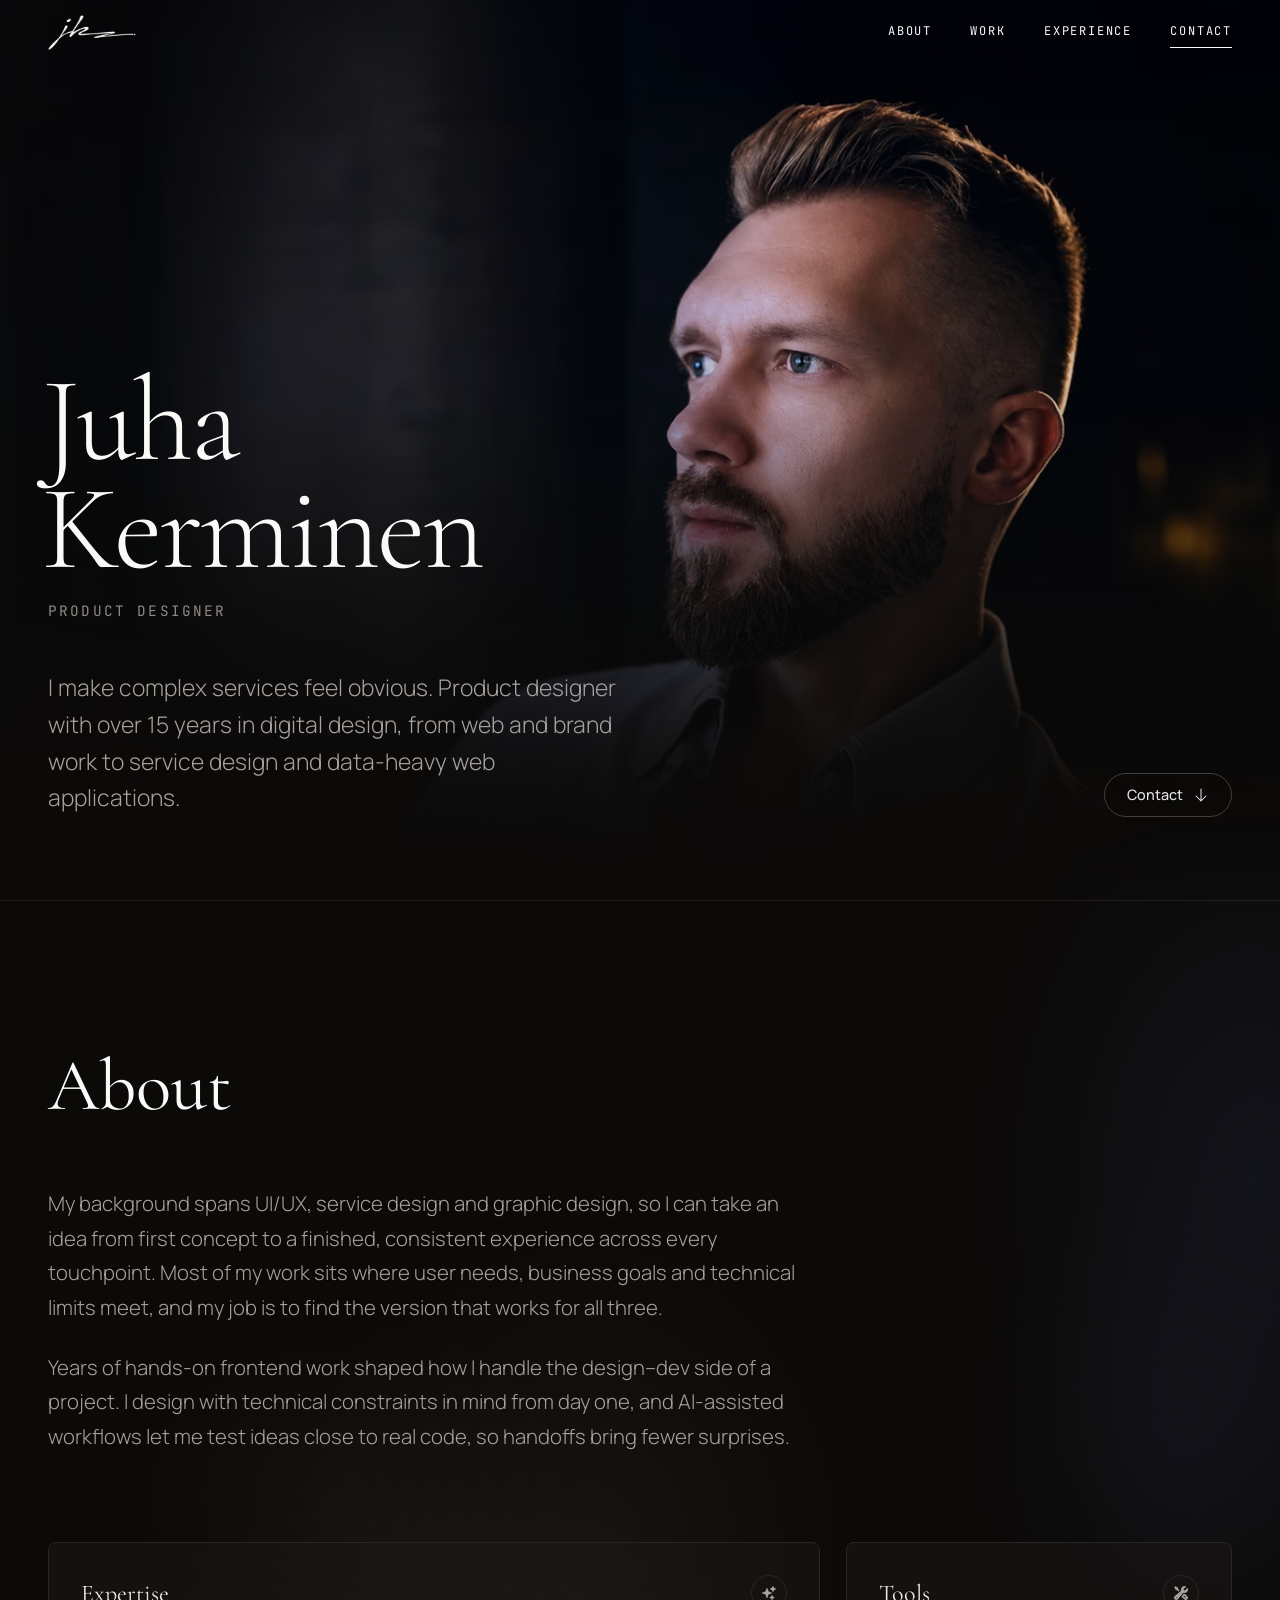
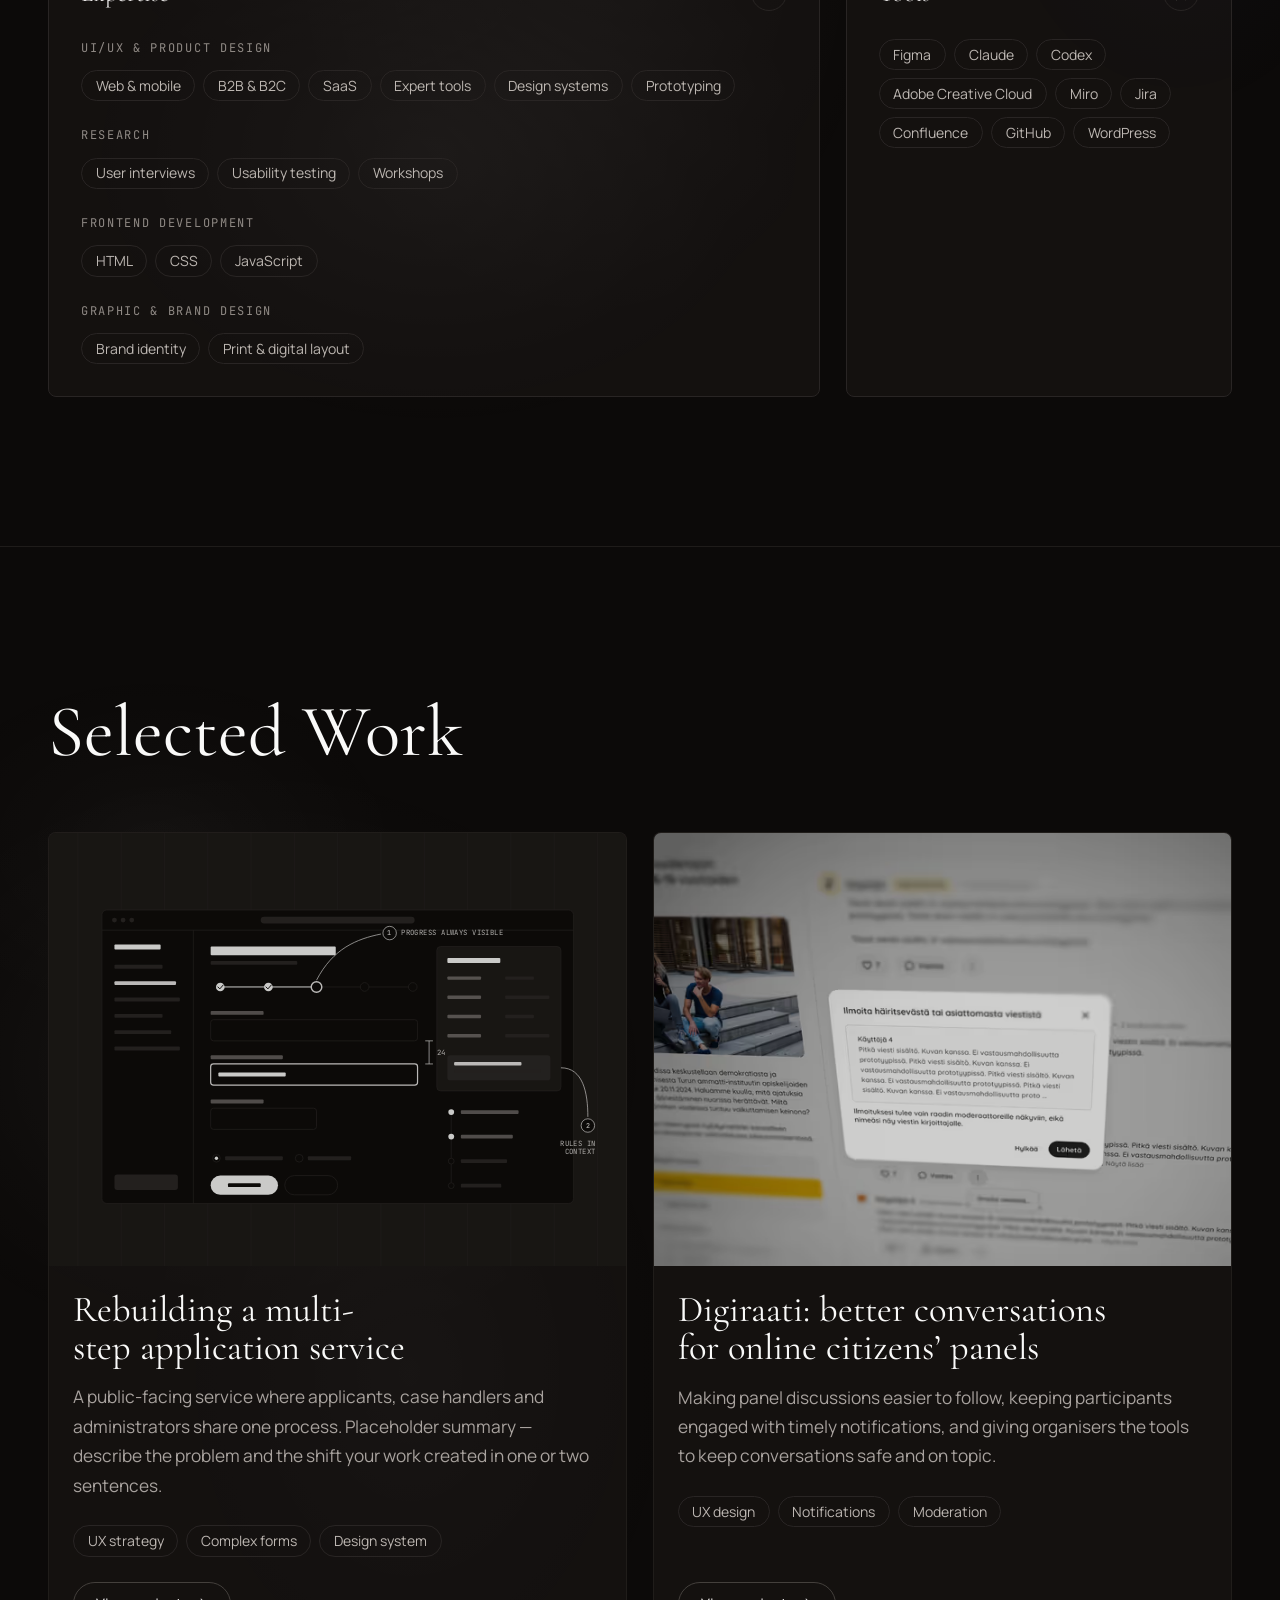
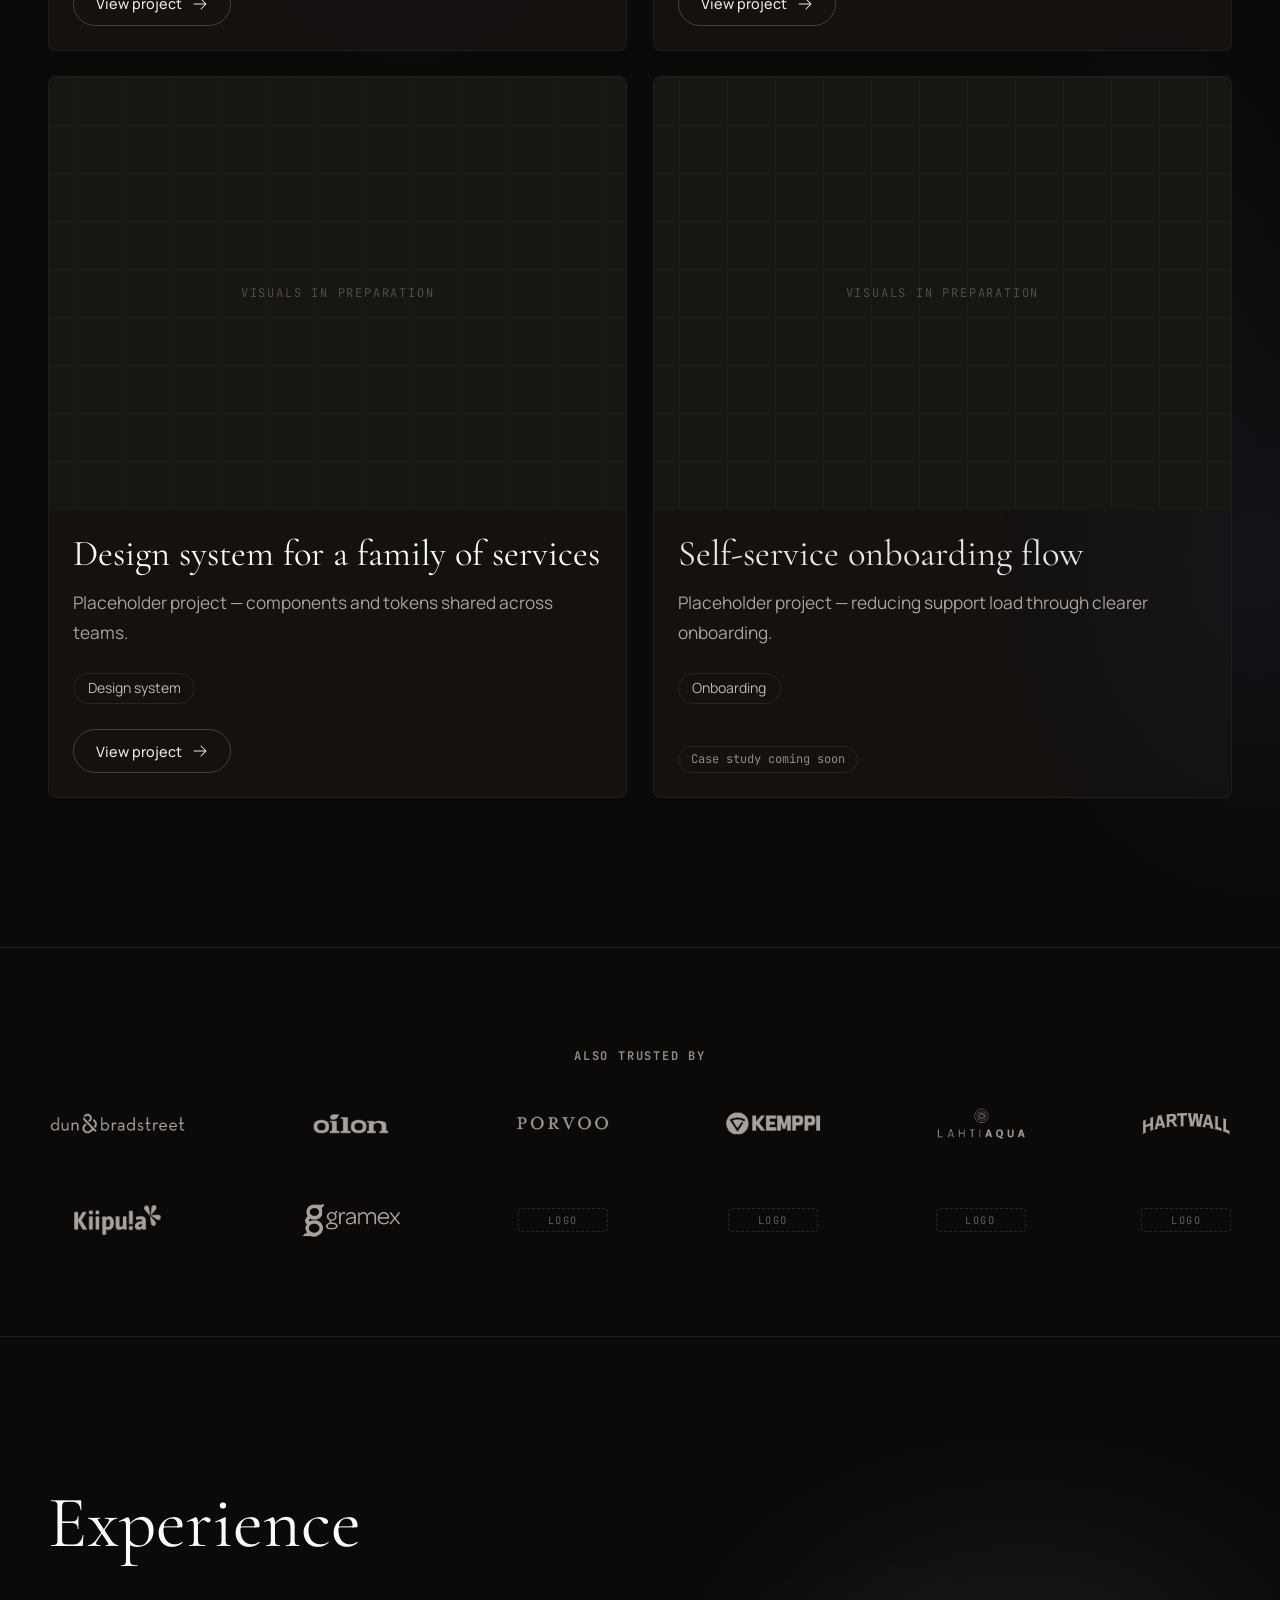
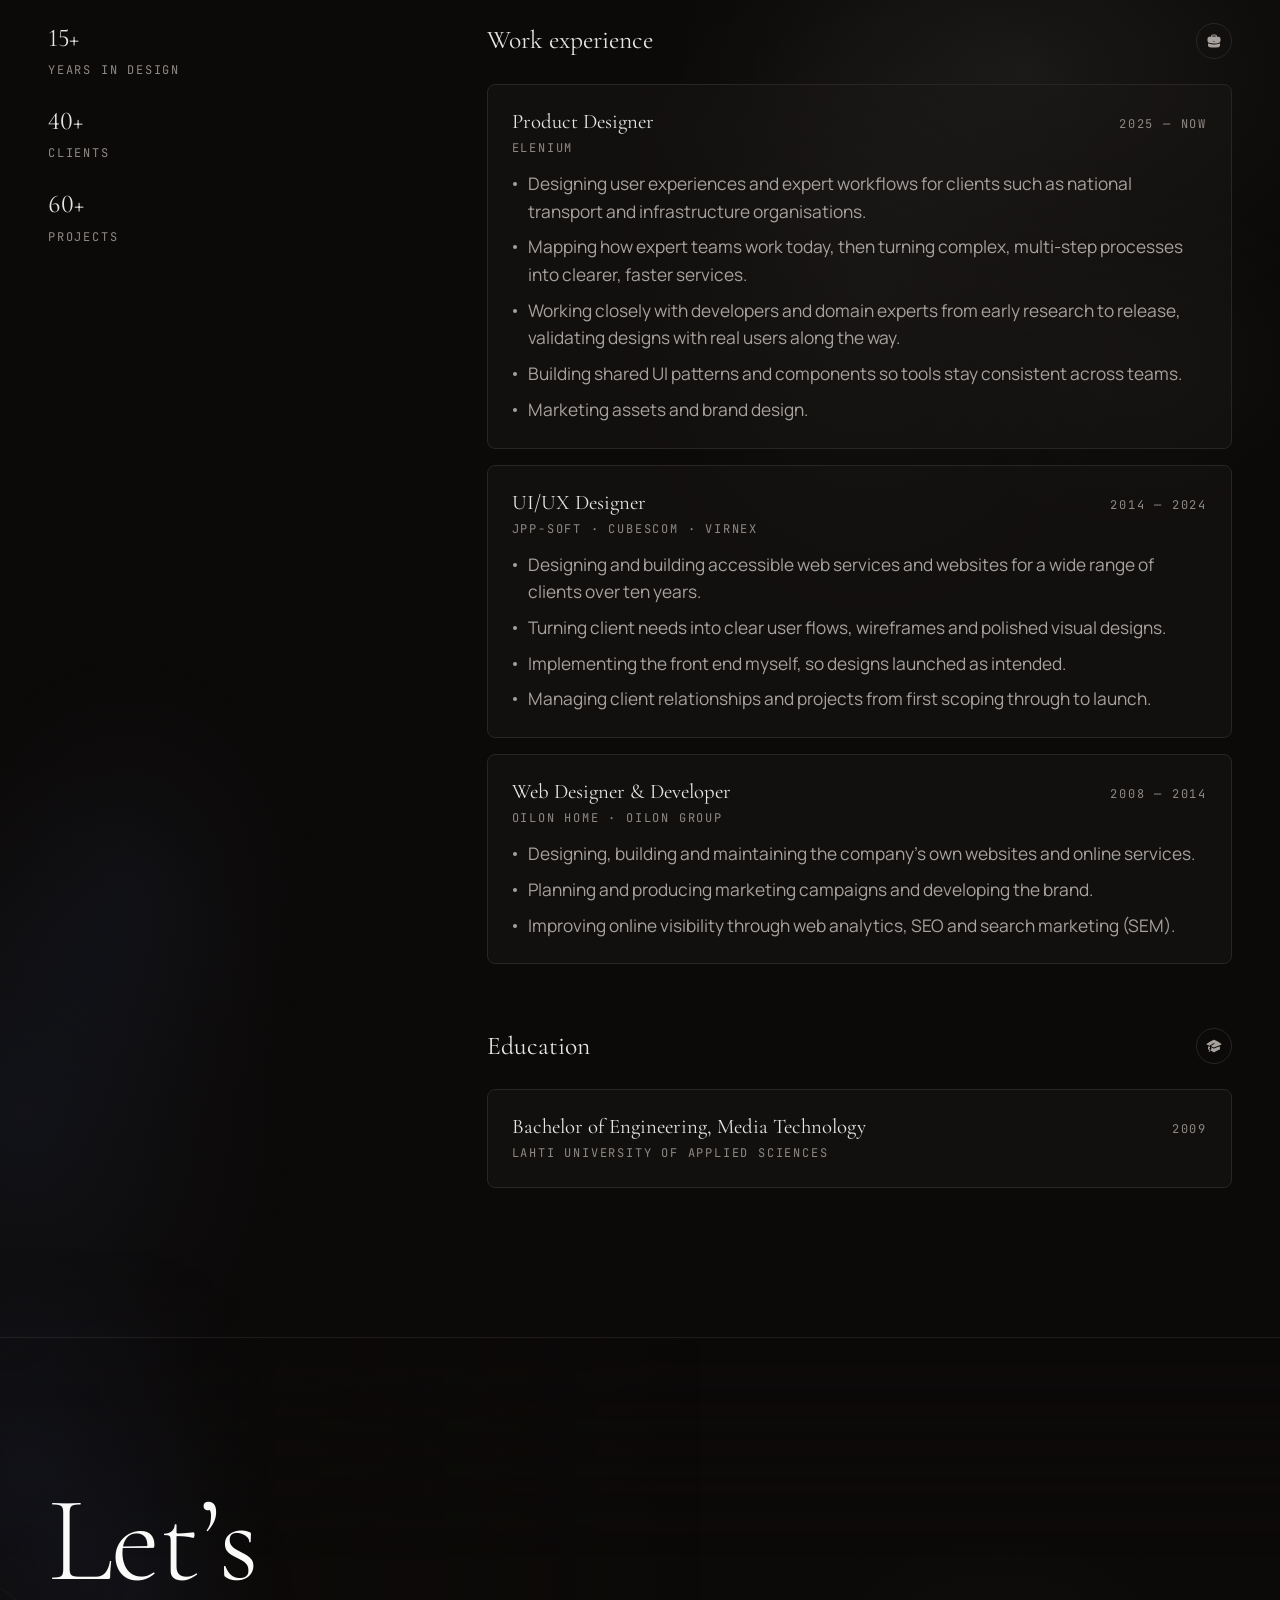
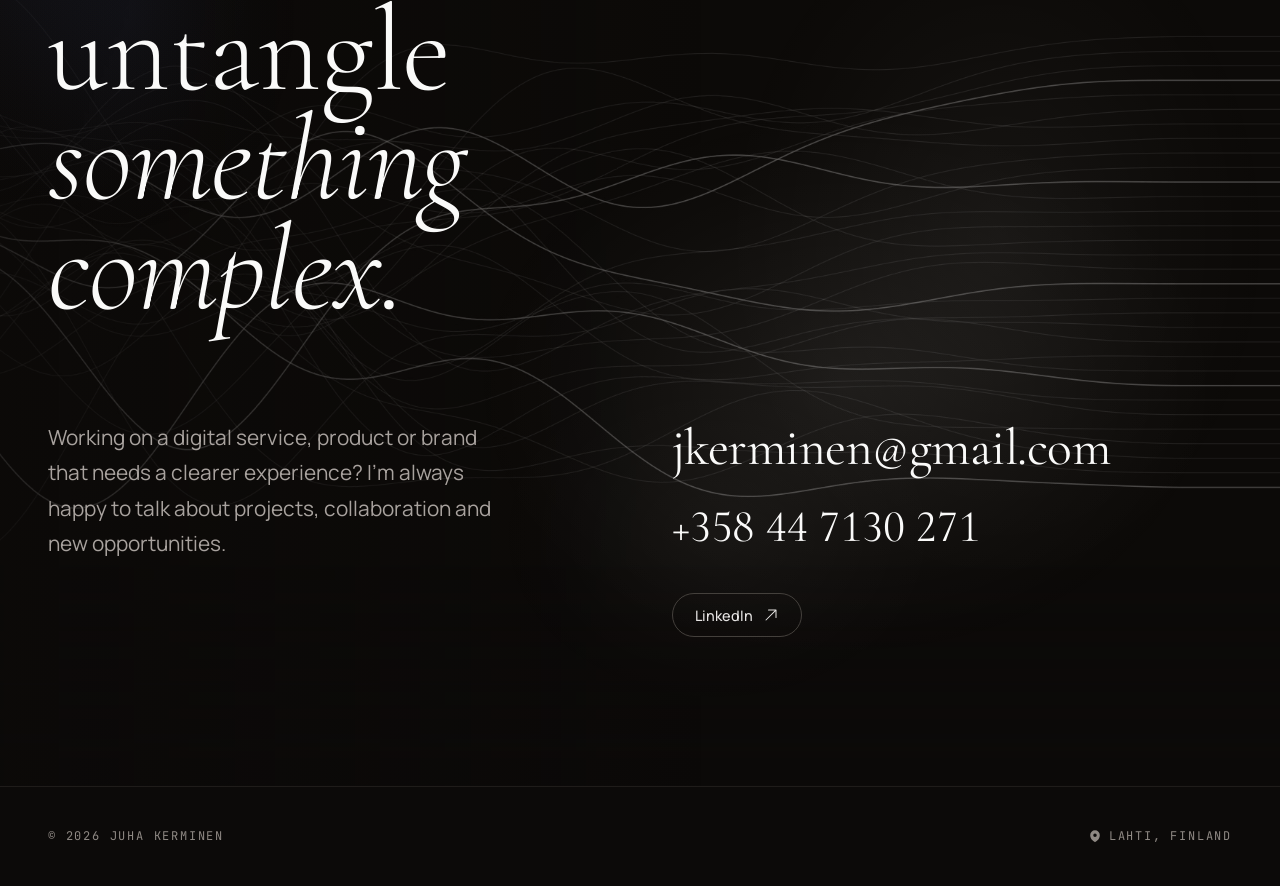
==== commit 37ed5583: "Add files via upload" ====
--- a/index.html
+++ b/index.html
@@ -1,15 +1,15 @@
 <!doctype html><html><head><meta charset=utf8><meta name=viewport content="width=device-width,initial-scale=1,viewport-fit=cover"><style>:root{color-scheme:light;box-sizing:border-box;padding-top:env(safe-area-inset-top,0px);padding-bottom:env(safe-area-inset-bottom,0px)}html{scroll-padding-top:env(safe-area-inset-top,0px)}body{margin:0;padding:0;font:14px -apple-system,BlinkMacSystemFont,sans-serif;background:#fff;color:#000}img{max-width:100%}[hidden]:not([hidden=until-found i]){display:none!important}</style></head><body>
 <title>Juha Kerminen — Product Designer</title>
 <meta name="claude:viewport-fit-sides" content="cover">
-<meta name="description" content="I make complex services feel obvious. Product designer with over 15 years in digital design, from web and brand work to service design and data-heavy web applications."><meta name="theme-color" content="#0f1113"><meta property="og:title" content="Juha Kerminen — Product Designer"><meta property="og:description" content="I make complex services feel obvious. Product designer with over 15 years in digital design, from web and brand work to service design and data-heavy web applications."><meta property="og:type" content="website"><script>document.documentElement.classList.add('js');</script><link rel="stylesheet" href="assets/index.DZB2h2Cf.css">
-<link rel="stylesheet" href="assets/index.CthDTZL2.css"><script type="module" src="assets/page.BT_9kWGp.js"></script> <a class="skip" href="#main" data-astro-cid-5hce7sga>Skip to content</a> <header class="header" data-header data-astro-cid-3ef6ksr2> <div class="header__inner" data-astro-cid-3ef6ksr2> <a class="brand" href="/#home" aria-label="Juha Kerminen, home" data-astro-cid-3ef6ksr2> <span class="brand__logo" aria-hidden="true" data-astro-cid-3ef6ksr2></span> </a> <nav class="nav" aria-label="Primary" data-astro-cid-3ef6ksr2> <ul role="list" class="nav__list" data-astro-cid-3ef6ksr2> <li data-astro-cid-3ef6ksr2><a class="nav__link" href="/#about" data-nav="about" data-astro-cid-3ef6ksr2>About</a></li><li data-astro-cid-3ef6ksr2><a class="nav__link" href="/#experience" data-nav="experience" data-astro-cid-3ef6ksr2>Experience</a></li><li data-astro-cid-3ef6ksr2><a class="nav__link" href="/#work" data-nav="work" data-astro-cid-3ef6ksr2>Work</a></li><li data-astro-cid-3ef6ksr2><a class="nav__link" href="/#contact" data-nav="contact" data-astro-cid-3ef6ksr2>Contact</a></li> </ul> </nav> <button class="menu-btn" type="button" aria-expanded="false" aria-controls="mobile-menu" data-menu-btn data-astro-cid-3ef6ksr2> <span data-menu-label data-astro-cid-3ef6ksr2>Menu</span> <span class="menu-btn__icon" aria-hidden="true" data-astro-cid-3ef6ksr2><i data-astro-cid-3ef6ksr2></i><i data-astro-cid-3ef6ksr2></i></span> </button> </div> <div class="sheet" id="mobile-menu" data-menu hidden data-astro-cid-3ef6ksr2> <nav class="sheet__nav" aria-label="Mobile" data-astro-cid-3ef6ksr2> <ul role="list" data-astro-cid-3ef6ksr2> <li style="--i:0" data-astro-cid-3ef6ksr2><a href="/#about" class="sheet__link display" data-menu-link data-astro-cid-3ef6ksr2>About</a></li><li style="--i:1" data-astro-cid-3ef6ksr2><a href="/#experience" class="sheet__link display" data-menu-link data-astro-cid-3ef6ksr2>Experience</a></li><li style="--i:2" data-astro-cid-3ef6ksr2><a href="/#work" class="sheet__link display" data-menu-link data-astro-cid-3ef6ksr2>Work</a></li><li style="--i:3" data-astro-cid-3ef6ksr2><a href="/#contact" class="sheet__link display" data-menu-link data-astro-cid-3ef6ksr2>Contact</a></li> </ul> <p class="sheet__foot label" data-astro-cid-3ef6ksr2><a href="mailto:jkerminen@gmail.com" data-astro-cid-3ef6ksr2>jkerminen@gmail.com</a></p> </nav> </div> </header> <script type="module">const u=document.querySelector("[data-header]"),t=document.querySelector("[data-menu-btn]"),m=document.querySelector("[data-menu-label]"),o=document.querySelector("[data-menu]"),g=document.getElementById("main"),f=document.querySelector("footer"),a=e=>{t.setAttribute("aria-expanded",String(e)),m.textContent=e?"Close":"Menu",o.hidden=!e,document.documentElement.classList.toggle("menu-open",e),g?.toggleAttribute("inert",e),f?.toggleAttribute("inert",e),e&&o.querySelector("a")?.focus()};t.addEventListener("click",()=>a(t.getAttribute("aria-expanded")!=="true"));o.querySelectorAll("[data-menu-link]").forEach(e=>e.addEventListener("click",()=>a(!1)));document.addEventListener("keydown",e=>{e.key==="Escape"&&t.getAttribute("aria-expanded")==="true"&&(a(!1),t.focus())});matchMedia("(min-width: 48em)").addEventListener("change",e=>e.matches&&a(!1));const d=()=>u.classList.toggle("is-scrolled",scrollY>24);addEventListener("scroll",d,{passive:!0});d();const l=document.querySelectorAll("[data-nav]"),i=[...l].map(e=>document.getElementById(e.dataset.nav)).filter(Boolean);if(i.length){const e=new IntersectionObserver(r=>{for(const c of r)c.isIntersecting&&l.forEach(n=>{const s=n.dataset.nav===c.target.id;n.classList.toggle("is-active",s),s?n.setAttribute("aria-current","location"):n.removeAttribute("aria-current")})},{rootMargin:"-45% 0px -50% 0px"});i.forEach(r=>e.observe(r))}</script>  <main id="main" tabindex="-1" data-astro-cid-5hce7sga>  <section class="hero" id="home" aria-labelledby="hero-title" data-astro-cid-bbe6dxrz> <!-- Portrait is decorative (alt=""): the name is the H1 right below, so alt text would only repeat it --> <div class="hero__bg" data-astro-cid-bbe6dxrz> <picture data-astro-cid-bbe6dxrz="true"> <source srcset="assets/hero-portrait.CHGqxgqv_Z1NRhvD.avif 800w, assets/hero-portrait.CHGqxgqv_Z1Fzuft.avif 1400w, assets/hero-portrait.CHGqxgqv_1bD1HM.avif 1861w" type="image/avif" sizes="100vw">  <img src="assets/hero-portrait.CHGqxgqv_2v21jG.webp" srcset="assets/hero-portrait.CHGqxgqv_ske2U.webp 800w, assets/hero-portrait.CHGqxgqv_Z280t9h.webp 1400w, assets/hero-portrait.CHGqxgqv_2v21jG.webp 1861w" alt sizes="100vw" loading="eager" fetchpriority="high" data-astro-cid-bbe6dxrz="true" decoding="async" width="1861" height="1111"> </picture> </div> <div class="hero__inner container" data-astro-cid-bbe6dxrz> <div class="hero__id" data-reveal data-astro-cid-bbe6dxrz> <h1 id="hero-title" class="hero__name display" data-astro-cid-bbe6dxrz> <span data-astro-cid-bbe6dxrz>Juha</span> <span data-astro-cid-bbe6dxrz>Kerminen</span> </h1> <p class="hero__role label" data-astro-cid-bbe6dxrz>Product Designer</p> </div> <div class="hero__row" data-astro-cid-bbe6dxrz> <p class="hero__intro" data-reveal style="--reveal-i:2" data-astro-cid-bbe6dxrz>I make complex services feel obvious. Product designer with over 15 years in digital design, from web and brand work to service design and data-heavy web applications.</p> <a class="btn-pill hero__down" href="#contact" data-reveal style="--reveal-i:3" data-astro-cid-bbe6dxrz>
+<meta name="description" content="I make complex services feel obvious. Product designer with over 15 years in digital design, from web and brand work to service design and data-heavy web applications."><meta name="theme-color" content="#0f1113"><meta property="og:title" content="Juha Kerminen — Product Designer"><meta property="og:description" content="I make complex services feel obvious. Product designer with over 15 years in digital design, from web and brand work to service design and data-heavy web applications."><meta property="og:type" content="website"><script>document.documentElement.classList.add('js');</script><link rel="stylesheet" href="assets/index.Cccr0R0P.css">
+<link rel="stylesheet" href="assets/index.CthDTZL2.css"><script type="module" src="assets/page.BT_9kWGp.js"></script> <a class="skip" href="#main" data-astro-cid-5hce7sga>Skip to content</a> <header class="header" data-header data-astro-cid-3ef6ksr2> <div class="header__inner" data-astro-cid-3ef6ksr2> <a class="brand" href="#home" aria-label="Juha Kerminen, home" data-astro-cid-3ef6ksr2> <span class="brand__logo" aria-hidden="true" data-astro-cid-3ef6ksr2></span> </a> <nav class="nav" aria-label="Primary" data-astro-cid-3ef6ksr2> <ul role="list" class="nav__list" data-astro-cid-3ef6ksr2> <li data-astro-cid-3ef6ksr2><a class="nav__link" href="#about" data-nav="about" data-astro-cid-3ef6ksr2>About</a></li><li data-astro-cid-3ef6ksr2><a class="nav__link" href="#work" data-nav="work" data-astro-cid-3ef6ksr2>Work</a></li><li data-astro-cid-3ef6ksr2><a class="nav__link" href="#experience" data-nav="experience" data-astro-cid-3ef6ksr2>Experience</a></li><li data-astro-cid-3ef6ksr2><a class="nav__link" href="#contact" data-nav="contact" data-astro-cid-3ef6ksr2>Contact</a></li> </ul> </nav> <button class="menu-btn" type="button" aria-expanded="false" aria-controls="mobile-menu" data-menu-btn data-astro-cid-3ef6ksr2> <span data-menu-label data-astro-cid-3ef6ksr2>Menu</span> <span class="menu-btn__icon" aria-hidden="true" data-astro-cid-3ef6ksr2><i data-astro-cid-3ef6ksr2></i><i data-astro-cid-3ef6ksr2></i></span> </button> </div> <div class="sheet" id="mobile-menu" data-menu hidden data-astro-cid-3ef6ksr2> <nav class="sheet__nav" aria-label="Mobile" data-astro-cid-3ef6ksr2> <ul role="list" data-astro-cid-3ef6ksr2> <li style="--i:0" data-astro-cid-3ef6ksr2><a href="#about" class="sheet__link display" data-menu-link data-astro-cid-3ef6ksr2>About</a></li><li style="--i:1" data-astro-cid-3ef6ksr2><a href="#work" class="sheet__link display" data-menu-link data-astro-cid-3ef6ksr2>Work</a></li><li style="--i:2" data-astro-cid-3ef6ksr2><a href="#experience" class="sheet__link display" data-menu-link data-astro-cid-3ef6ksr2>Experience</a></li><li style="--i:3" data-astro-cid-3ef6ksr2><a href="#contact" class="sheet__link display" data-menu-link data-astro-cid-3ef6ksr2>Contact</a></li> </ul> <p class="sheet__foot label" data-astro-cid-3ef6ksr2><a href="mailto:jkerminen@gmail.com" data-astro-cid-3ef6ksr2>jkerminen@gmail.com</a></p> </nav> </div> </header> <script type="module">const u=document.querySelector("[data-header]"),t=document.querySelector("[data-menu-btn]"),m=document.querySelector("[data-menu-label]"),o=document.querySelector("[data-menu]"),g=document.getElementById("main"),f=document.querySelector("footer"),a=e=>{t.setAttribute("aria-expanded",String(e)),m.textContent=e?"Close":"Menu",o.hidden=!e,document.documentElement.classList.toggle("menu-open",e),g?.toggleAttribute("inert",e),f?.toggleAttribute("inert",e),e&&o.querySelector("a")?.focus()};t.addEventListener("click",()=>a(t.getAttribute("aria-expanded")!=="true"));o.querySelectorAll("[data-menu-link]").forEach(e=>e.addEventListener("click",()=>a(!1)));document.addEventListener("keydown",e=>{e.key==="Escape"&&t.getAttribute("aria-expanded")==="true"&&(a(!1),t.focus())});matchMedia("(min-width: 48em)").addEventListener("change",e=>e.matches&&a(!1));const d=()=>u.classList.toggle("is-scrolled",scrollY>24);addEventListener("scroll",d,{passive:!0});d();const l=document.querySelectorAll("[data-nav]"),i=[...l].map(e=>document.getElementById(e.dataset.nav)).filter(Boolean);if(i.length){const e=new IntersectionObserver(r=>{for(const c of r)c.isIntersecting&&l.forEach(n=>{const s=n.dataset.nav===c.target.id;n.classList.toggle("is-active",s),s?n.setAttribute("aria-current","location"):n.removeAttribute("aria-current")})},{rootMargin:"-45% 0px -50% 0px"});i.forEach(r=>e.observe(r))}</script>  <main id="main" tabindex="-1" data-astro-cid-5hce7sga>  <section class="hero" id="home" aria-labelledby="hero-title" data-astro-cid-bbe6dxrz> <!-- Portrait is decorative (alt=""): the name is the H1 right below, so alt text would only repeat it --> <div class="hero__bg" data-astro-cid-bbe6dxrz> <picture data-astro-cid-bbe6dxrz="true"> <source srcset="assets/hero-portrait.CHGqxgqv_Z1NRhvD.avif 800w, assets/hero-portrait.CHGqxgqv_Z1Fzuft.avif 1400w, assets/hero-portrait.CHGqxgqv_1bD1HM.avif 1861w" type="image/avif" sizes="100vw">  <img src="assets/hero-portrait.CHGqxgqv_2v21jG.webp" srcset="assets/hero-portrait.CHGqxgqv_ske2U.webp 800w, assets/hero-portrait.CHGqxgqv_Z280t9h.webp 1400w, assets/hero-portrait.CHGqxgqv_2v21jG.webp 1861w" alt sizes="100vw" loading="eager" fetchpriority="high" data-astro-cid-bbe6dxrz="true" decoding="async" width="1861" height="1111"> </picture> </div> <div class="hero__inner container" data-astro-cid-bbe6dxrz> <div class="hero__id" data-reveal data-astro-cid-bbe6dxrz> <h1 id="hero-title" class="hero__name display" data-astro-cid-bbe6dxrz> <span data-astro-cid-bbe6dxrz>Juha</span> <span data-astro-cid-bbe6dxrz>Kerminen</span> </h1> <p class="hero__role label" data-astro-cid-bbe6dxrz>Product Designer</p> </div> <div class="hero__row" data-astro-cid-bbe6dxrz> <p class="hero__intro" data-reveal style="--reveal-i:2" data-astro-cid-bbe6dxrz>I make complex services feel obvious. Product designer with over 15 years in digital design, from web and brand work to service design and data-heavy web applications.</p> <a class="btn-pill hero__down" href="#contact" data-reveal style="--reveal-i:3" data-astro-cid-bbe6dxrz>
 Contact
-<!-- Heroicons 24 solid: arrow-down --><svg viewBox="0 0 24 24" fill="currentColor" width="16" height="16" aria-hidden="true" data-astro-cid-bbe6dxrz><path fill-rule="evenodd" d="M12 2.25a.75.75 0 0 1 .75.75v16.19l6.22-6.22a.75.75 0 1 1 1.06 1.06l-7.5 7.5a.75.75 0 0 1-1.06 0l-7.5-7.5a.75.75 0 1 1 1.06-1.06l6.22 6.22V3a.75.75 0 0 1 .75-.75Z" clip-rule="evenodd" data-astro-cid-bbe6dxrz></path></svg> </a> </div> </div> </section>  <section class="section" id="about" aria-labelledby="about-title" data-astro-cid-v2cbyr3p> <div class="container ab" data-astro-cid-v2cbyr3p> <h2 id="about-title" class="section__title" data-reveal data-astro-cid-v2cbyr3p>About</h2> <div class="ab__text" data-reveal style="--reveal-i:1" data-astro-cid-v2cbyr3p> <p data-astro-cid-v2cbyr3p>My background spans UI/UX, service design and graphic design, so I can take an idea from first concept to a finished, consistent experience across every touchpoint. Most of my work sits where user needs, business goals and technical limits meet, and my job is to find the version that works for all three.</p><p data-astro-cid-v2cbyr3p>Years of hands-on frontend work shaped how I handle the design–dev side of a project. I design with technical constraints in mind from day one, and AI-assisted workflows let me test ideas close to real code, so handoffs bring fewer surprises.</p> </div> <div class="ab__cards" data-astro-cid-v2cbyr3p> <div class="card ab__card ab__card--wide" data-reveal style="--reveal-i:2" data-astro-cid-v2cbyr3p> <div class="ab__head" data-astro-cid-v2cbyr3p> <h3 class="ab__h" data-astro-cid-v2cbyr3p>Expertise</h3> <span class="icon-badge" aria-hidden="true" data-astro-cid-v2cbyr3p> <!-- Heroicons 24 solid: sparkles (MIT) --> <svg viewBox="0 0 24 24" fill="currentColor" width="16" height="16" data-astro-cid-v2cbyr3p> <path fill-rule="evenodd" d="M9 4.5a.75.75 0 0 1 .721.544l.813 2.846a3.75 3.75 0 0 0 2.576 2.576l2.846.813a.75.75 0 0 1 0 1.442l-2.846.813a3.75 3.75 0 0 0-2.576 2.576l-.813 2.846a.75.75 0 0 1-1.442 0l-.813-2.846a3.75 3.75 0 0 0-2.576-2.576l-2.846-.813a.75.75 0 0 1 0-1.442l2.846-.813A3.75 3.75 0 0 0 7.466 7.89l.813-2.846A.75.75 0 0 1 9 4.5ZM18 1.5a.75.75 0 0 1 .728.568l.258 1.036c.236.94.97 1.674 1.91 1.91l1.036.258a.75.75 0 0 1 0 1.456l-1.036.258c-.94.236-1.674.97-1.91 1.91l-.258 1.036a.75.75 0 0 1-1.456 0l-.258-1.036a2.625 2.625 0 0 0-1.91-1.91l-1.036-.258a.75.75 0 0 1 0-1.456l1.036-.258a2.625 2.625 0 0 0 1.91-1.91l.258-1.036A.75.75 0 0 1 18 1.5ZM16.5 15a.75.75 0 0 1 .712.513l.394 1.183c.15.447.5.799.948.948l1.183.395a.75.75 0 0 1 0 1.422l-1.183.395c-.447.15-.799.5-.948.948l-.395 1.183a.75.75 0 0 1-1.422 0l-.395-1.183a1.5 1.5 0 0 0-.948-.948l-1.183-.395a.75.75 0 0 1 0-1.422l1.183-.395c.447-.15.799-.5.948-.948l.395-1.183A.75.75 0 0 1 16.5 15Z" clip-rule="evenodd" data-astro-cid-v2cbyr3p></path> </svg> </span> </div> <div class="ab__groups" data-astro-cid-v2cbyr3p> <div class="ab__group" data-astro-cid-v2cbyr3p> <h4 class="ab__area" data-astro-cid-v2cbyr3p>UI/UX &amp; Product design</h4> <ul role="list" class="ab__tags" data-astro-cid-v2cbyr3p><li class="pill tag" data-astro-cid-v2cbyr3p>Web &amp; mobile</li><li class="pill tag" data-astro-cid-v2cbyr3p>B2B &amp; B2C</li><li class="pill tag" data-astro-cid-v2cbyr3p>Expert tools</li><li class="pill tag" data-astro-cid-v2cbyr3p>Design systems</li><li class="pill tag" data-astro-cid-v2cbyr3p>Prototyping</li></ul> </div><div class="ab__group" data-astro-cid-v2cbyr3p> <h4 class="ab__area" data-astro-cid-v2cbyr3p>Research</h4> <ul role="list" class="ab__tags" data-astro-cid-v2cbyr3p><li class="pill tag" data-astro-cid-v2cbyr3p>User interviews</li><li class="pill tag" data-astro-cid-v2cbyr3p>Usability testing</li><li class="pill tag" data-astro-cid-v2cbyr3p>Workshops</li></ul> </div><div class="ab__group" data-astro-cid-v2cbyr3p> <h4 class="ab__area" data-astro-cid-v2cbyr3p>Frontend development</h4> <ul role="list" class="ab__tags" data-astro-cid-v2cbyr3p><li class="pill tag" data-astro-cid-v2cbyr3p>HTML</li><li class="pill tag" data-astro-cid-v2cbyr3p>CSS</li><li class="pill tag" data-astro-cid-v2cbyr3p>JavaScript</li></ul> </div><div class="ab__group" data-astro-cid-v2cbyr3p> <h4 class="ab__area" data-astro-cid-v2cbyr3p>Graphic &amp; brand design</h4> <ul role="list" class="ab__tags" data-astro-cid-v2cbyr3p><li class="pill tag" data-astro-cid-v2cbyr3p>Brand identity</li><li class="pill tag" data-astro-cid-v2cbyr3p>Marketing campaigns</li><li class="pill tag" data-astro-cid-v2cbyr3p>Print &amp; digital layout</li></ul> </div> </div> </div> <div class="card ab__card" data-reveal style="--reveal-i:3" data-astro-cid-v2cbyr3p> <div class="ab__head" data-astro-cid-v2cbyr3p> <h3 class="ab__h" data-astro-cid-v2cbyr3p>Tools</h3> <span class="icon-badge" aria-hidden="true" data-astro-cid-v2cbyr3p> <svg viewBox="0 0 24 24" fill="currentColor" width="16" height="16" data-astro-cid-v2cbyr3p> <path fill-rule="evenodd" d="M12 6.75a5.25 5.25 0 0 1 6.775-5.025.75.75 0 0 1 .313 1.248l-3.32 3.319c.063.475.276.934.641 1.299.365.365.824.578 1.3.64l3.318-3.319a.75.75 0 0 1 1.248.313 5.25 5.25 0 0 1-5.472 6.756c-1.018-.086-1.87.1-2.309.634L7.344 21.3A3.298 3.298 0 1 1 2.7 16.657l8.684-7.151c.533-.44.72-1.291.634-2.309A5.342 5.342 0 0 1 12 6.75ZM4.117 19.125a.75.75 0 0 1 .75-.75h.008a.75.75 0 0 1 .75.75v.008a.75.75 0 0 1-.75.75h-.008a.75.75 0 0 1-.75-.75v-.008Z" clip-rule="evenodd" data-astro-cid-v2cbyr3p></path> <path d="m10.076 8.64-2.201-2.2V4.874a.75.75 0 0 0-.364-.643l-3.75-2.25a.75.75 0 0 0-.916.113l-.75.75a.75.75 0 0 0-.113.916l2.25 3.75a.75.75 0 0 0 .643.364h1.564l2.062 2.062 1.575-1.297Z" data-astro-cid-v2cbyr3p></path> <path fill-rule="evenodd" d="m12.556 17.329 4.183 4.182a3.375 3.375 0 0 0 4.773-4.773l-3.306-3.305a6.803 6.803 0 0 1-1.53.043c-.394-.034-.682-.006-.867.042a.589.589 0 0 0-.167.063l-3.086 3.748Zm3.414-1.36a.75.75 0 0 1 1.06 0l1.875 1.876a.75.75 0 1 1-1.06 1.06L15.97 17.03a.75.75 0 0 1 0-1.06Z" clip-rule="evenodd" data-astro-cid-v2cbyr3p></path> </svg> </span> </div> <ul role="list" class="ab__tags" data-astro-cid-v2cbyr3p><li class="pill tag" data-astro-cid-v2cbyr3p>Figma</li><li class="pill tag" data-astro-cid-v2cbyr3p>Claude</li><li class="pill tag" data-astro-cid-v2cbyr3p>Codex</li><li class="pill tag" data-astro-cid-v2cbyr3p>Adobe Creative Cloud</li><li class="pill tag" data-astro-cid-v2cbyr3p>Jira</li><li class="pill tag" data-astro-cid-v2cbyr3p>Confluence</li><li class="pill tag" data-astro-cid-v2cbyr3p>GitHub</li><li class="pill tag" data-astro-cid-v2cbyr3p>WordPress</li></ul> </div> </div> </div> </section>  <section class="section" id="experience" aria-labelledby="exp-title" data-astro-cid-xpq65ryk> <div class="container" data-astro-cid-xpq65ryk> <div class="ex__head" data-reveal data-astro-cid-xpq65ryk> <h2 id="exp-title" class="section__title" data-astro-cid-xpq65ryk>Experience</h2> </div> <div class="ex__grid" data-astro-cid-xpq65ryk> <div class="ex__aside" data-astro-cid-xpq65ryk> <dl class="ex__stats" data-astro-cid-xpq65ryk> <div class="ex__stat" data-reveal style="--reveal-i:1" data-astro-cid-xpq65ryk> <dt class="label ex__big-label" data-astro-cid-xpq65ryk>Years in design</dt> <dd class="ex__big" data-astro-cid-xpq65ryk><span aria-hidden="true" data-astro-cid-xpq65ryk>15+</span><span class="visually-hidden" data-astro-cid-xpq65ryk>Over 15</span></dd> </div><div class="ex__stat" data-reveal style="--reveal-i:2" data-astro-cid-xpq65ryk> <dt class="label ex__big-label" data-astro-cid-xpq65ryk>Clients</dt> <dd class="ex__big" data-astro-cid-xpq65ryk><span aria-hidden="true" data-astro-cid-xpq65ryk>40+</span><span class="visually-hidden" data-astro-cid-xpq65ryk>Over 40</span></dd> </div><div class="ex__stat" data-reveal style="--reveal-i:3" data-astro-cid-xpq65ryk> <dt class="label ex__big-label" data-astro-cid-xpq65ryk>Projects</dt> <dd class="ex__big" data-astro-cid-xpq65ryk><span aria-hidden="true" data-astro-cid-xpq65ryk>60+</span><span class="visually-hidden" data-astro-cid-xpq65ryk>Over 60</span></dd> </div> </dl> </div> <div class="ex__main" data-astro-cid-xpq65ryk> <div class="ex__h-row" data-reveal style="--reveal-i:1" data-astro-cid-xpq65ryk> <h3 class="ex__h" data-astro-cid-xpq65ryk>Work experience</h3> <span class="icon-badge" aria-hidden="true" data-astro-cid-xpq65ryk><!-- Heroicons 24 solid: briefcase --><svg viewBox="0 0 24 24" fill="currentColor" width="16" height="16" data-astro-cid-xpq65ryk><path fill-rule="evenodd" d="M7.5 5.25a3 3 0 0 1 3-3h3a3 3 0 0 1 3 3v.205c.933.085 1.857.197 2.774.334 1.454.218 2.476 1.483 2.476 2.917v3.033c0 1.211-.734 2.352-1.936 2.752A24.726 24.726 0 0 1 12 15.75c-2.73 0-5.357-.442-7.814-1.259-1.202-.4-1.936-1.541-1.936-2.752V8.706c0-1.434 1.022-2.7 2.476-2.917A48.814 48.814 0 0 1 7.5 5.455V5.25Zm7.5 0v.09a49.488 49.488 0 0 0-6 0v-.09a1.5 1.5 0 0 1 1.5-1.5h3a1.5 1.5 0 0 1 1.5 1.5Zm-3 8.25a.75.75 0 1 0 0-1.5.75.75 0 0 0 0 1.5Z" clip-rule="evenodd" data-astro-cid-xpq65ryk></path><path d="M3 18.4v-2.796a4.3 4.3 0 0 0 .713.31A26.226 26.226 0 0 0 12 17.25c2.892 0 5.68-.468 8.287-1.335.252-.084.49-.189.713-.311V18.4c0 1.452-1.047 2.728-2.523 2.923-2.12.282-4.282.427-6.477.427a49.19 49.19 0 0 1-6.477-.427C4.047 21.128 3 19.852 3 18.4Z" data-astro-cid-xpq65ryk></path></svg></span> </div> <ol role="list" class="ex__roles" data-astro-cid-xpq65ryk> <li data-reveal style="--reveal-i:2" data-astro-cid-xpq65ryk> <div class="ex__role-head" data-astro-cid-xpq65ryk> <h4 class="ex__role" data-astro-cid-xpq65ryk>Product Designer</h4> <span class="label" data-astro-cid-xpq65ryk>2025 — now</span> </div> <p class="label ex__org" data-astro-cid-xpq65ryk>Elenium</p> <!-- Phones: details collapse behind this toggle (hidden on wider screens) --> <button class="ex__toggle" type="button" aria-expanded="false" aria-controls="role-0" aria-label="Show details: Product Designer" data-role-toggle data-astro-cid-xpq65ryk> <!-- Heroicons 24 outline: chevron-down --><svg viewBox="0 0 24 24" fill="none" stroke="currentColor" stroke-width="1.5" width="20" height="20" aria-hidden="true" data-astro-cid-xpq65ryk><path stroke-linecap="round" stroke-linejoin="round" d="m19.5 8.25-7.5 7.5-7.5-7.5" data-astro-cid-xpq65ryk></path></svg> </button> <div class="ex__more" id="role-0" data-astro-cid-xpq65ryk> <div class="ex__more-inner" data-astro-cid-xpq65ryk> <ul role="list" class="ex__points" data-astro-cid-xpq65ryk><li data-astro-cid-xpq65ryk>Designing user experiences and expert workflows for clients such as national transport and infrastructure organisations.</li><li data-astro-cid-xpq65ryk>Mapping how expert teams work today, then turning complex, multi-step processes into clearer, faster services.</li><li data-astro-cid-xpq65ryk>Working closely with developers and domain experts from early research to release, validating designs with real users along the way.</li><li data-astro-cid-xpq65ryk>Building shared UI patterns and components so tools stay consistent across teams.</li><li data-astro-cid-xpq65ryk>Marketing assets and brand design.</li></ul> </div> </div> </li><li data-reveal style="--reveal-i:3" data-astro-cid-xpq65ryk> <div class="ex__role-head" data-astro-cid-xpq65ryk> <h4 class="ex__role" data-astro-cid-xpq65ryk>UI/UX Designer</h4> <span class="label" data-astro-cid-xpq65ryk>2014 — 2024</span> </div> <p class="label ex__org" data-astro-cid-xpq65ryk>JPP-Soft · Cubescom · Virnex</p> <!-- Phones: details collapse behind this toggle (hidden on wider screens) --> <button class="ex__toggle" type="button" aria-expanded="false" aria-controls="role-1" aria-label="Show details: UI/UX Designer" data-role-toggle data-astro-cid-xpq65ryk> <!-- Heroicons 24 outline: chevron-down --><svg viewBox="0 0 24 24" fill="none" stroke="currentColor" stroke-width="1.5" width="20" height="20" aria-hidden="true" data-astro-cid-xpq65ryk><path stroke-linecap="round" stroke-linejoin="round" d="m19.5 8.25-7.5 7.5-7.5-7.5" data-astro-cid-xpq65ryk></path></svg> </button> <div class="ex__more" id="role-1" data-astro-cid-xpq65ryk> <div class="ex__more-inner" data-astro-cid-xpq65ryk> <ul role="list" class="ex__points" data-astro-cid-xpq65ryk><li data-astro-cid-xpq65ryk>Designing and building accessible web services and websites for a wide range of clients over ten years.</li><li data-astro-cid-xpq65ryk>Turning client needs into clear user flows, wireframes and polished visual designs.</li><li data-astro-cid-xpq65ryk>Implementing the front end myself, so designs launched as intended.</li><li data-astro-cid-xpq65ryk>Managing client relationships and projects from first scoping through to launch.</li></ul> </div> </div> </li><li data-reveal style="--reveal-i:4" data-astro-cid-xpq65ryk> <div class="ex__role-head" data-astro-cid-xpq65ryk> <h4 class="ex__role" data-astro-cid-xpq65ryk>Web Designer &amp; Developer</h4> <span class="label" data-astro-cid-xpq65ryk>2008 — 2014</span> </div> <p class="label ex__org" data-astro-cid-xpq65ryk>Oilon Home · Oilon Group</p> <!-- Phones: details collapse behind this toggle (hidden on wider screens) --> <button class="ex__toggle" type="button" aria-expanded="false" aria-controls="role-2" aria-label="Show details: Web Designer &#38; Developer" data-role-toggle data-astro-cid-xpq65ryk> <!-- Heroicons 24 outline: chevron-down --><svg viewBox="0 0 24 24" fill="none" stroke="currentColor" stroke-width="1.5" width="20" height="20" aria-hidden="true" data-astro-cid-xpq65ryk><path stroke-linecap="round" stroke-linejoin="round" d="m19.5 8.25-7.5 7.5-7.5-7.5" data-astro-cid-xpq65ryk></path></svg> </button> <div class="ex__more" id="role-2" data-astro-cid-xpq65ryk> <div class="ex__more-inner" data-astro-cid-xpq65ryk> <ul role="list" class="ex__points" data-astro-cid-xpq65ryk><li data-astro-cid-xpq65ryk>Designing, building and maintaining the company’s own websites and online services.</li><li data-astro-cid-xpq65ryk>Planning and producing marketing campaigns and developing the brand.</li><li data-astro-cid-xpq65ryk>Improving online visibility through web analytics, SEO and search marketing (SEM).</li></ul> </div> </div> </li> </ol> <div class="ex__h-row ex__h-row--sub" data-reveal data-astro-cid-xpq65ryk> <h3 class="ex__h" data-astro-cid-xpq65ryk>Education</h3> <span class="icon-badge" aria-hidden="true" data-astro-cid-xpq65ryk><!-- Heroicons 24 solid: academic-cap --><svg viewBox="0 0 24 24" fill="currentColor" width="16" height="16" data-astro-cid-xpq65ryk><path d="M11.7 2.805a.75.75 0 0 1 .6 0A60.65 60.65 0 0 1 22.83 8.72a.75.75 0 0 1-.231 1.337 49.948 49.948 0 0 0-9.902 3.912l-.003.002c-.114.06-.227.119-.34.18a.75.75 0 0 1-.707 0A50.88 50.88 0 0 0 7.5 12.173v-.224c0-.131.067-.248.172-.311a54.615 54.615 0 0 1 4.653-2.52.75.75 0 0 0-.65-1.352 56.123 56.123 0 0 0-4.78 2.589 1.858 1.858 0 0 0-.859 1.228 49.803 49.803 0 0 0-4.634-1.527.75.75 0 0 1-.231-1.337A60.653 60.653 0 0 1 11.7 2.805Z" data-astro-cid-xpq65ryk></path><path d="M13.06 15.473a48.45 48.45 0 0 1 7.666-3.282c.134 1.414.22 2.843.255 4.284a.75.75 0 0 1-.46.711 47.87 47.87 0 0 0-8.105 4.342.75.75 0 0 1-.832 0 47.87 47.87 0 0 0-8.104-4.342.75.75 0 0 1-.461-.71c.035-1.442.121-2.87.255-4.286.921.304 1.83.634 2.726.99v1.27a1.5 1.5 0 0 0-.14 2.508c-.09.38-.222.753-.397 1.11.452.213.901.434 1.346.66a6.727 6.727 0 0 0 .551-1.607 1.5 1.5 0 0 0 .14-2.67v-.645a48.549 48.549 0 0 1 3.44 1.667 2.25 2.25 0 0 0 2.12 0Z" data-astro-cid-xpq65ryk></path><path d="M4.462 19.462c.42-.419.753-.89 1-1.395.453.214.902.435 1.347.662a6.742 6.742 0 0 1-1.286 1.794.75.75 0 0 1-1.06-1.06Z" data-astro-cid-xpq65ryk></path></svg></span> </div> <ul role="list" class="ex__edu" data-astro-cid-xpq65ryk> <li data-reveal style="--reveal-i:1" data-astro-cid-xpq65ryk> <div class="ex__role-head" data-astro-cid-xpq65ryk> <h4 class="ex__role" data-astro-cid-xpq65ryk>Bachelor of Engineering, Media Technology</h4> <span class="label" data-astro-cid-xpq65ryk>2009</span> </div> <p class="label ex__org" data-astro-cid-xpq65ryk>Lahti University of Applied Sciences</p> </li> </ul> </div> </div> </div> </section><script type="module">for(const e of document.querySelectorAll("[data-role-toggle]"))e.addEventListener("click",()=>{const t=e.getAttribute("aria-expanded")!=="true";e.setAttribute("aria-expanded",String(t)),e.setAttribute("aria-label",e.getAttribute("aria-label").replace(t?"Show":"Hide",t?"Hide":"Show")),document.getElementById(e.getAttribute("aria-controls"))?.classList.toggle("is-open",t)});</script>  <section class="section" id="work" aria-labelledby="work-title" data-astro-cid-j7pv25f6> <div class="container" data-astro-cid-j7pv25f6> <h2 id="work-title" class="section__title work__title" data-reveal data-astro-cid-j7pv25f6>Selected Work</h2> <div class="work" style="--cols:3" data-astro-cid-j7pv25f6> <article class="pc card" data-reveal data-astro-cid-mspuyifq> <div class="pc__cover" aria-hidden="true" data-astro-cid-mspuyifq> <svg class="cov" viewBox="0 0 1200 760" preserveAspectRatio="xMidYMid meet" role="img" aria-label="Illustration: a multi-step application interface with design annotations" data-astro-cid-uscr7i6b> <rect class="cov-bg" x="-600" y="-600" width="2400" height="1960" data-astro-cid-uscr7i6b></rect> <!-- faint 12-col grid --> <g class="cov-grid" data-astro-cid-uscr7i6b> <line x1="60" y1="-600" x2="60" y2="1360" data-astro-cid-uscr7i6b></line><line x1="150" y1="-600" x2="150" y2="1360" data-astro-cid-uscr7i6b></line><line x1="240" y1="-600" x2="240" y2="1360" data-astro-cid-uscr7i6b></line><line x1="330" y1="-600" x2="330" y2="1360" data-astro-cid-uscr7i6b></line><line x1="420" y1="-600" x2="420" y2="1360" data-astro-cid-uscr7i6b></line><line x1="510" y1="-600" x2="510" y2="1360" data-astro-cid-uscr7i6b></line><line x1="600" y1="-600" x2="600" y2="1360" data-astro-cid-uscr7i6b></line><line x1="690" y1="-600" x2="690" y2="1360" data-astro-cid-uscr7i6b></line><line x1="780" y1="-600" x2="780" y2="1360" data-astro-cid-uscr7i6b></line><line x1="870" y1="-600" x2="870" y2="1360" data-astro-cid-uscr7i6b></line><line x1="960" y1="-600" x2="960" y2="1360" data-astro-cid-uscr7i6b></line><line x1="1050" y1="-600" x2="1050" y2="1360" data-astro-cid-uscr7i6b></line><line x1="1140" y1="-600" x2="1140" y2="1360" data-astro-cid-uscr7i6b></line> </g> <g class="cov-ui" data-astro-cid-uscr7i6b> <rect class="s" x="110" y="90" width="980" height="610" rx="10" data-astro-cid-uscr7i6b></rect> <line class="l" x1="110" y1="132" x2="1090" y2="132" data-astro-cid-uscr7i6b></line> <circle class="m" cx="136" cy="111" r="5" data-astro-cid-uscr7i6b></circle><circle class="m" cx="154" cy="111" r="5" data-astro-cid-uscr7i6b></circle><circle class="m" cx="172" cy="111" r="5" data-astro-cid-uscr7i6b></circle> <rect class="l-fill" x="440" y="104" width="320" height="14" rx="7" data-astro-cid-uscr7i6b></rect> <!-- sidebar --> <line class="l" x1="300" y1="132" x2="300" y2="700" data-astro-cid-uscr7i6b></line> <rect class="i" x="136" y="162" width="96" height="10" rx="2" data-astro-cid-uscr7i6b></rect> <rect class="l-fill" x="136" y="204" width="100" height="8" rx="2" data-astro-cid-uscr7i6b></rect><rect class="a-fill" x="136" y="238" width="128" height="8" rx="2" data-astro-cid-uscr7i6b></rect><rect class="l-fill" x="136" y="272" width="136" height="8" rx="2" data-astro-cid-uscr7i6b></rect><rect class="l-fill" x="136" y="306" width="100" height="8" rx="2" data-astro-cid-uscr7i6b></rect><rect class="l-fill" x="136" y="340" width="118" height="8" rx="2" data-astro-cid-uscr7i6b></rect><rect class="l-fill" x="136" y="374" width="136" height="8" rx="2" data-astro-cid-uscr7i6b></rect> <rect class="l-fill" x="136" y="640" width="132" height="32" rx="6" data-astro-cid-uscr7i6b></rect> <!-- main: title + stepper --> <rect class="i" x="336" y="166" width="260" height="18" rx="2" data-astro-cid-uscr7i6b></rect> <rect class="l-fill" x="336" y="196" width="180" height="8" rx="2" data-astro-cid-uscr7i6b></rect> <line class="l" x1="356" y1="250" x2="756" y2="250" data-astro-cid-uscr7i6b></line> <line class="i-line" x1="356" y1="250" x2="556" y2="250" data-astro-cid-uscr7i6b></line> <circle class="i" cx="356" cy="250" r="9" data-astro-cid-uscr7i6b></circle><circle class="i" cx="456" cy="250" r="9" data-astro-cid-uscr7i6b></circle><circle class="cur" cx="556" cy="250" r="11" data-astro-cid-uscr7i6b></circle><circle class="s" cx="656" cy="250" r="9" data-astro-cid-uscr7i6b></circle><circle class="s" cx="756" cy="250" r="9" data-astro-cid-uscr7i6b></circle> <path class="chk" d="M351 250l4 4 7-8M451 250l4 4 7-8" data-astro-cid-uscr7i6b></path> <!-- form fields --> <g data-astro-cid-uscr7i6b> <rect class="m-fill" x="336" y="300" width="110" height="8" rx="2" data-astro-cid-uscr7i6b></rect> <rect class="s" x="336" y="318" width="430" height="44" rx="6" data-astro-cid-uscr7i6b></rect>  </g><g data-astro-cid-uscr7i6b> <rect class="m-fill" x="336" y="392" width="150" height="8" rx="2" data-astro-cid-uscr7i6b></rect> <rect class="s focus" x="336" y="410" width="430" height="44" rx="6" data-astro-cid-uscr7i6b></rect> <rect class="i" x="352" y="428" width="140" height="8" rx="2" data-astro-cid-uscr7i6b></rect> </g><g data-astro-cid-uscr7i6b> <rect class="m-fill" x="336" y="484" width="110" height="8" rx="2" data-astro-cid-uscr7i6b></rect> <rect class="s" x="336" y="502" width="220" height="44" rx="6" data-astro-cid-uscr7i6b></rect>  </g> <!-- radio --> <circle class="s" cx="348" cy="606" r="8" data-astro-cid-uscr7i6b></circle><circle class="i" cx="348" cy="606" r="3.5" data-astro-cid-uscr7i6b></circle> <rect class="l-fill" x="366" y="602" width="120" height="8" rx="2" data-astro-cid-uscr7i6b></rect> <circle class="s" cx="520" cy="606" r="8" data-astro-cid-uscr7i6b></circle> <rect class="l-fill" x="538" y="602" width="90" height="8" rx="2" data-astro-cid-uscr7i6b></rect> <!-- buttons --> <rect class="i" x="336" y="642" width="140" height="40" rx="20" data-astro-cid-uscr7i6b></rect> <rect class="p-fill" x="372" y="658" width="68" height="8" rx="2" data-astro-cid-uscr7i6b></rect> <rect class="s" x="490" y="642" width="110" height="40" rx="20" data-astro-cid-uscr7i6b></rect> <!-- right panel: summary + timeline --> <rect class="panel" x="806" y="166" width="258" height="300" rx="8" data-astro-cid-uscr7i6b></rect> <rect class="i" x="828" y="190" width="110" height="10" rx="2" data-astro-cid-uscr7i6b></rect> <g data-astro-cid-uscr7i6b> <rect class="m-fill" x="828" y="228" width="70" height="7" rx="2" data-astro-cid-uscr7i6b></rect> <rect class="l-fill" x="948" y="228" width="60" height="7" rx="2" data-astro-cid-uscr7i6b></rect> </g><g data-astro-cid-uscr7i6b> <rect class="m-fill" x="828" y="268" width="70" height="7" rx="2" data-astro-cid-uscr7i6b></rect> <rect class="l-fill" x="948" y="268" width="92" height="7" rx="2" data-astro-cid-uscr7i6b></rect> </g><g data-astro-cid-uscr7i6b> <rect class="m-fill" x="828" y="308" width="70" height="7" rx="2" data-astro-cid-uscr7i6b></rect> <rect class="l-fill" x="948" y="308" width="60" height="7" rx="2" data-astro-cid-uscr7i6b></rect> </g><g data-astro-cid-uscr7i6b> <rect class="m-fill" x="828" y="348" width="70" height="7" rx="2" data-astro-cid-uscr7i6b></rect> <rect class="l-fill" x="948" y="348" width="92" height="7" rx="2" data-astro-cid-uscr7i6b></rect> </g> <rect class="note" x="828" y="392" width="214" height="52" rx="6" data-astro-cid-uscr7i6b></rect> <rect class="a-fill" x="842" y="406" width="140" height="7" rx="2" data-astro-cid-uscr7i6b></rect> <rect class="l-fill" x="842" y="422" width="180" height="7" rx="2" data-astro-cid-uscr7i6b></rect> <line class="l" x1="836" y1="510" x2="836" y2="664" data-astro-cid-uscr7i6b></line> <g data-astro-cid-uscr7i6b> <circle class="i" cx="836" cy="510" r="6" data-astro-cid-uscr7i6b></circle> <rect class="m-fill" x="856" y="506" width="120" height="8" rx="2" data-astro-cid-uscr7i6b></rect> </g><g data-astro-cid-uscr7i6b> <circle class="i" cx="836" cy="561" r="6" data-astro-cid-uscr7i6b></circle> <rect class="m-fill" x="856" y="557" width="108" height="8" rx="2" data-astro-cid-uscr7i6b></rect> </g><g data-astro-cid-uscr7i6b> <circle class="s" cx="836" cy="612" r="6" data-astro-cid-uscr7i6b></circle> <rect class="l-fill" x="856" y="608" width="96" height="8" rx="2" data-astro-cid-uscr7i6b></rect> </g><g data-astro-cid-uscr7i6b> <circle class="s" cx="836" cy="663" r="6" data-astro-cid-uscr7i6b></circle> <rect class="l-fill" x="856" y="659" width="84" height="8" rx="2" data-astro-cid-uscr7i6b></rect> </g> </g> <!-- annotation layer --> <g class="cov-anno" data-astro-cid-uscr7i6b> <path class="ar" d="M556 236 C 590 170, 640 150, 690 140" data-astro-cid-uscr7i6b></path> <circle class="ac" cx="708" cy="138" r="14" data-astro-cid-uscr7i6b></circle> <text class="at at-n" x="708" y="143" data-astro-cid-uscr7i6b>1</text> <text class="at" x="732" y="143" data-astro-cid-uscr7i6b>PROGRESS ALWAYS VISIBLE</text> <!-- dimension: spacing between fields --> <path class="ar" d="M790 362 v48 M782 362 h16 M782 410 h16" data-astro-cid-uscr7i6b></path> <text class="at" x="806" y="391" data-astro-cid-uscr7i6b>24</text> <path class="ar" d="M1064 418 C 1110 418, 1120 470, 1120 520" data-astro-cid-uscr7i6b></path> <circle class="ac" cx="1120" cy="538" r="14" data-astro-cid-uscr7i6b></circle> <text class="at at-n" x="1120" y="543" data-astro-cid-uscr7i6b>2</text> <text class="at" x="1136" y="580" text-anchor="end" data-astro-cid-uscr7i6b>RULES IN</text> <text class="at" x="1136" y="598" text-anchor="end" data-astro-cid-uscr7i6b>CONTEXT</text> </g> </svg>  </div> <div class="pc__body" data-astro-cid-mspuyifq> <h3 class="pc__title" data-astro-cid-mspuyifq> <a href="/work/01-application-service/" class="pc__link" data-astro-cid-mspuyifq>Rebuilding a multi-step application service</a> </h3> <p class="pc__summary" data-astro-cid-mspuyifq>A public-facing service where applicants, case handlers and administrators share one process. Placeholder summary — describe the problem and the shift your work created in one or two sentences.</p> <ul role="list" class="pc__tags" data-astro-cid-mspuyifq> <li class="pill tag" data-astro-cid-mspuyifq>UX strategy</li><li class="pill tag" data-astro-cid-mspuyifq>Complex forms</li><li class="pill tag" data-astro-cid-mspuyifq>Design system</li> </ul> <div class="pc__foot" data-astro-cid-mspuyifq> <span class="btn-pill pc__cta" aria-hidden="true" data-astro-cid-mspuyifq>
+<!-- Heroicons 24 solid: arrow-down --><svg viewBox="0 0 24 24" fill="currentColor" width="16" height="16" aria-hidden="true" data-astro-cid-bbe6dxrz><path fill-rule="evenodd" d="M12 2.25a.75.75 0 0 1 .75.75v16.19l6.22-6.22a.75.75 0 1 1 1.06 1.06l-7.5 7.5a.75.75 0 0 1-1.06 0l-7.5-7.5a.75.75 0 1 1 1.06-1.06l6.22 6.22V3a.75.75 0 0 1 .75-.75Z" clip-rule="evenodd" data-astro-cid-bbe6dxrz></path></svg> </a> </div> </div> </section>  <section class="section" id="about" aria-labelledby="about-title" data-astro-cid-v2cbyr3p> <div class="container ab" data-astro-cid-v2cbyr3p> <h2 id="about-title" class="section__title" data-reveal data-astro-cid-v2cbyr3p>About</h2> <div class="ab__text" data-reveal style="--reveal-i:1" data-astro-cid-v2cbyr3p> <p data-astro-cid-v2cbyr3p>My background spans UI/UX, service design and graphic design, so I can take an idea from first concept to a finished, consistent experience across every touchpoint. Most of my work sits where user needs, business goals and technical limits meet, and my job is to find the version that works for all three.</p><p data-astro-cid-v2cbyr3p>Years of hands-on frontend work shaped how I handle the design–dev side of a project. I design with technical constraints in mind from day one, and AI-assisted workflows let me test ideas close to real code, so handoffs bring fewer surprises.</p> </div> <div class="ab__cards" data-astro-cid-v2cbyr3p> <div class="card ab__card ab__card--wide" data-reveal style="--reveal-i:2" data-astro-cid-v2cbyr3p> <div class="ab__head" data-astro-cid-v2cbyr3p> <h3 class="ab__h" data-astro-cid-v2cbyr3p>Expertise</h3> <span class="icon-badge" aria-hidden="true" data-astro-cid-v2cbyr3p> <!-- Heroicons 24 solid: sparkles (MIT) --> <svg viewBox="0 0 24 24" fill="currentColor" width="16" height="16" data-astro-cid-v2cbyr3p> <path fill-rule="evenodd" d="M9 4.5a.75.75 0 0 1 .721.544l.813 2.846a3.75 3.75 0 0 0 2.576 2.576l2.846.813a.75.75 0 0 1 0 1.442l-2.846.813a3.75 3.75 0 0 0-2.576 2.576l-.813 2.846a.75.75 0 0 1-1.442 0l-.813-2.846a3.75 3.75 0 0 0-2.576-2.576l-2.846-.813a.75.75 0 0 1 0-1.442l2.846-.813A3.75 3.75 0 0 0 7.466 7.89l.813-2.846A.75.75 0 0 1 9 4.5ZM18 1.5a.75.75 0 0 1 .728.568l.258 1.036c.236.94.97 1.674 1.91 1.91l1.036.258a.75.75 0 0 1 0 1.456l-1.036.258c-.94.236-1.674.97-1.91 1.91l-.258 1.036a.75.75 0 0 1-1.456 0l-.258-1.036a2.625 2.625 0 0 0-1.91-1.91l-1.036-.258a.75.75 0 0 1 0-1.456l1.036-.258a2.625 2.625 0 0 0 1.91-1.91l.258-1.036A.75.75 0 0 1 18 1.5ZM16.5 15a.75.75 0 0 1 .712.513l.394 1.183c.15.447.5.799.948.948l1.183.395a.75.75 0 0 1 0 1.422l-1.183.395c-.447.15-.799.5-.948.948l-.395 1.183a.75.75 0 0 1-1.422 0l-.395-1.183a1.5 1.5 0 0 0-.948-.948l-1.183-.395a.75.75 0 0 1 0-1.422l1.183-.395c.447-.15.799-.5.948-.948l.395-1.183A.75.75 0 0 1 16.5 15Z" clip-rule="evenodd" data-astro-cid-v2cbyr3p></path> </svg> </span> </div> <div class="ab__groups" data-astro-cid-v2cbyr3p> <div class="ab__group" data-astro-cid-v2cbyr3p> <h4 class="ab__area" data-astro-cid-v2cbyr3p>UI/UX &amp; Product design</h4> <ul role="list" class="ab__tags" data-astro-cid-v2cbyr3p><li class="pill tag" data-astro-cid-v2cbyr3p>Web &amp; mobile</li><li class="pill tag" data-astro-cid-v2cbyr3p>B2B &amp; B2C</li> <li class="pill tag" data-astro-cid-v2cbyr3p>SaaS</li><li class="pill tag" data-astro-cid-v2cbyr3p>Expert tools</li><li class="pill tag" data-astro-cid-v2cbyr3p>Design systems</li><li class="pill tag" data-astro-cid-v2cbyr3p>Prototyping</li></ul> </div><div class="ab__group" data-astro-cid-v2cbyr3p> <h4 class="ab__area" data-astro-cid-v2cbyr3p>Research</h4> <ul role="list" class="ab__tags" data-astro-cid-v2cbyr3p><li class="pill tag" data-astro-cid-v2cbyr3p>User interviews</li><li class="pill tag" data-astro-cid-v2cbyr3p>Usability testing</li><li class="pill tag" data-astro-cid-v2cbyr3p>Workshops</li></ul> </div><div class="ab__group" data-astro-cid-v2cbyr3p> <h4 class="ab__area" data-astro-cid-v2cbyr3p>Frontend development</h4> <ul role="list" class="ab__tags" data-astro-cid-v2cbyr3p><li class="pill tag" data-astro-cid-v2cbyr3p>HTML</li><li class="pill tag" data-astro-cid-v2cbyr3p>CSS</li><li class="pill tag" data-astro-cid-v2cbyr3p>JavaScript</li></ul> </div><div class="ab__group" data-astro-cid-v2cbyr3p> <h4 class="ab__area" data-astro-cid-v2cbyr3p>Graphic &amp; brand design</h4> <ul role="list" class="ab__tags" data-astro-cid-v2cbyr3p><li class="pill tag" data-astro-cid-v2cbyr3p>Brand identity</li><li class="pill tag" data-astro-cid-v2cbyr3p>Print &amp; digital layout</li></ul> </div> </div> </div> <div class="card ab__card" data-reveal style="--reveal-i:3" data-astro-cid-v2cbyr3p> <div class="ab__head" data-astro-cid-v2cbyr3p> <h3 class="ab__h" data-astro-cid-v2cbyr3p>Tools</h3> <span class="icon-badge" aria-hidden="true" data-astro-cid-v2cbyr3p> <svg viewBox="0 0 24 24" fill="currentColor" width="16" height="16" data-astro-cid-v2cbyr3p> <path fill-rule="evenodd" d="M12 6.75a5.25 5.25 0 0 1 6.775-5.025.75.75 0 0 1 .313 1.248l-3.32 3.319c.063.475.276.934.641 1.299.365.365.824.578 1.3.64l3.318-3.319a.75.75 0 0 1 1.248.313 5.25 5.25 0 0 1-5.472 6.756c-1.018-.086-1.87.1-2.309.634L7.344 21.3A3.298 3.298 0 1 1 2.7 16.657l8.684-7.151c.533-.44.72-1.291.634-2.309A5.342 5.342 0 0 1 12 6.75ZM4.117 19.125a.75.75 0 0 1 .75-.75h.008a.75.75 0 0 1 .75.75v.008a.75.75 0 0 1-.75.75h-.008a.75.75 0 0 1-.75-.75v-.008Z" clip-rule="evenodd" data-astro-cid-v2cbyr3p></path> <path d="m10.076 8.64-2.201-2.2V4.874a.75.75 0 0 0-.364-.643l-3.75-2.25a.75.75 0 0 0-.916.113l-.75.75a.75.75 0 0 0-.113.916l2.25 3.75a.75.75 0 0 0 .643.364h1.564l2.062 2.062 1.575-1.297Z" data-astro-cid-v2cbyr3p></path> <path fill-rule="evenodd" d="m12.556 17.329 4.183 4.182a3.375 3.375 0 0 0 4.773-4.773l-3.306-3.305a6.803 6.803 0 0 1-1.53.043c-.394-.034-.682-.006-.867.042a.589.589 0 0 0-.167.063l-3.086 3.748Zm3.414-1.36a.75.75 0 0 1 1.06 0l1.875 1.876a.75.75 0 1 1-1.06 1.06L15.97 17.03a.75.75 0 0 1 0-1.06Z" clip-rule="evenodd" data-astro-cid-v2cbyr3p></path> </svg> </span> </div> <ul role="list" class="ab__tags" data-astro-cid-v2cbyr3p><li class="pill tag" data-astro-cid-v2cbyr3p>Figma</li><li class="pill tag" data-astro-cid-v2cbyr3p>Claude</li><li class="pill tag" data-astro-cid-v2cbyr3p>Codex</li><li class="pill tag" data-astro-cid-v2cbyr3p>Adobe Creative Cloud</li> <li class="pill tag" data-astro-cid-v2cbyr3p>Miro</li><li class="pill tag" data-astro-cid-v2cbyr3p>Jira</li><li class="pill tag" data-astro-cid-v2cbyr3p>Confluence</li><li class="pill tag" data-astro-cid-v2cbyr3p>GitHub</li><li class="pill tag" data-astro-cid-v2cbyr3p>WordPress</li></ul> </div> </div> </div> </section>  <script type="module">for(const e of document.querySelectorAll("[data-role-toggle]"))e.addEventListener("click",()=>{const t=e.getAttribute("aria-expanded")!=="true";e.setAttribute("aria-expanded",String(t)),e.setAttribute("aria-label",e.getAttribute("aria-label").replace(t?"Show":"Hide",t?"Hide":"Show")),document.getElementById(e.getAttribute("aria-controls"))?.classList.toggle("is-open",t)});</script>  <section class="section" id="work" aria-labelledby="work-title" data-astro-cid-j7pv25f6> <div class="container" data-astro-cid-j7pv25f6> <h2 id="work-title" class="section__title work__title" data-reveal data-astro-cid-j7pv25f6>Selected Work</h2> <div class="work" style="--cols:2" data-astro-cid-j7pv25f6> <article class="pc card" data-reveal data-astro-cid-mspuyifq> <div class="pc__cover" aria-hidden="true" data-astro-cid-mspuyifq> <svg class="cov" viewBox="0 0 1200 760" preserveAspectRatio="xMidYMid meet" role="img" aria-label="Illustration: a multi-step application interface with design annotations" data-astro-cid-uscr7i6b> <rect class="cov-bg" x="-600" y="-600" width="2400" height="1960" data-astro-cid-uscr7i6b></rect> <!-- faint 12-col grid --> <g class="cov-grid" data-astro-cid-uscr7i6b> <line x1="60" y1="-600" x2="60" y2="1360" data-astro-cid-uscr7i6b></line><line x1="150" y1="-600" x2="150" y2="1360" data-astro-cid-uscr7i6b></line><line x1="240" y1="-600" x2="240" y2="1360" data-astro-cid-uscr7i6b></line><line x1="330" y1="-600" x2="330" y2="1360" data-astro-cid-uscr7i6b></line><line x1="420" y1="-600" x2="420" y2="1360" data-astro-cid-uscr7i6b></line><line x1="510" y1="-600" x2="510" y2="1360" data-astro-cid-uscr7i6b></line><line x1="600" y1="-600" x2="600" y2="1360" data-astro-cid-uscr7i6b></line><line x1="690" y1="-600" x2="690" y2="1360" data-astro-cid-uscr7i6b></line><line x1="780" y1="-600" x2="780" y2="1360" data-astro-cid-uscr7i6b></line><line x1="870" y1="-600" x2="870" y2="1360" data-astro-cid-uscr7i6b></line><line x1="960" y1="-600" x2="960" y2="1360" data-astro-cid-uscr7i6b></line><line x1="1050" y1="-600" x2="1050" y2="1360" data-astro-cid-uscr7i6b></line><line x1="1140" y1="-600" x2="1140" y2="1360" data-astro-cid-uscr7i6b></line> </g> <g class="cov-ui" data-astro-cid-uscr7i6b> <rect class="s" x="110" y="90" width="980" height="610" rx="10" data-astro-cid-uscr7i6b></rect> <line class="l" x1="110" y1="132" x2="1090" y2="132" data-astro-cid-uscr7i6b></line> <circle class="m" cx="136" cy="111" r="5" data-astro-cid-uscr7i6b></circle><circle class="m" cx="154" cy="111" r="5" data-astro-cid-uscr7i6b></circle><circle class="m" cx="172" cy="111" r="5" data-astro-cid-uscr7i6b></circle> <rect class="l-fill" x="440" y="104" width="320" height="14" rx="7" data-astro-cid-uscr7i6b></rect> <!-- sidebar --> <line class="l" x1="300" y1="132" x2="300" y2="700" data-astro-cid-uscr7i6b></line> <rect class="i" x="136" y="162" width="96" height="10" rx="2" data-astro-cid-uscr7i6b></rect> <rect class="l-fill" x="136" y="204" width="100" height="8" rx="2" data-astro-cid-uscr7i6b></rect><rect class="a-fill" x="136" y="238" width="128" height="8" rx="2" data-astro-cid-uscr7i6b></rect><rect class="l-fill" x="136" y="272" width="136" height="8" rx="2" data-astro-cid-uscr7i6b></rect><rect class="l-fill" x="136" y="306" width="100" height="8" rx="2" data-astro-cid-uscr7i6b></rect><rect class="l-fill" x="136" y="340" width="118" height="8" rx="2" data-astro-cid-uscr7i6b></rect><rect class="l-fill" x="136" y="374" width="136" height="8" rx="2" data-astro-cid-uscr7i6b></rect> <rect class="l-fill" x="136" y="640" width="132" height="32" rx="6" data-astro-cid-uscr7i6b></rect> <!-- main: title + stepper --> <rect class="i" x="336" y="166" width="260" height="18" rx="2" data-astro-cid-uscr7i6b></rect> <rect class="l-fill" x="336" y="196" width="180" height="8" rx="2" data-astro-cid-uscr7i6b></rect> <line class="l" x1="356" y1="250" x2="756" y2="250" data-astro-cid-uscr7i6b></line> <line class="i-line" x1="356" y1="250" x2="556" y2="250" data-astro-cid-uscr7i6b></line> <circle class="i" cx="356" cy="250" r="9" data-astro-cid-uscr7i6b></circle><circle class="i" cx="456" cy="250" r="9" data-astro-cid-uscr7i6b></circle><circle class="cur" cx="556" cy="250" r="11" data-astro-cid-uscr7i6b></circle><circle class="s" cx="656" cy="250" r="9" data-astro-cid-uscr7i6b></circle><circle class="s" cx="756" cy="250" r="9" data-astro-cid-uscr7i6b></circle> <path class="chk" d="M351 250l4 4 7-8M451 250l4 4 7-8" data-astro-cid-uscr7i6b></path> <!-- form fields --> <g data-astro-cid-uscr7i6b> <rect class="m-fill" x="336" y="300" width="110" height="8" rx="2" data-astro-cid-uscr7i6b></rect> <rect class="s" x="336" y="318" width="430" height="44" rx="6" data-astro-cid-uscr7i6b></rect>  </g><g data-astro-cid-uscr7i6b> <rect class="m-fill" x="336" y="392" width="150" height="8" rx="2" data-astro-cid-uscr7i6b></rect> <rect class="s focus" x="336" y="410" width="430" height="44" rx="6" data-astro-cid-uscr7i6b></rect> <rect class="i" x="352" y="428" width="140" height="8" rx="2" data-astro-cid-uscr7i6b></rect> </g><g data-astro-cid-uscr7i6b> <rect class="m-fill" x="336" y="484" width="110" height="8" rx="2" data-astro-cid-uscr7i6b></rect> <rect class="s" x="336" y="502" width="220" height="44" rx="6" data-astro-cid-uscr7i6b></rect>  </g> <!-- radio --> <circle class="s" cx="348" cy="606" r="8" data-astro-cid-uscr7i6b></circle><circle class="i" cx="348" cy="606" r="3.5" data-astro-cid-uscr7i6b></circle> <rect class="l-fill" x="366" y="602" width="120" height="8" rx="2" data-astro-cid-uscr7i6b></rect> <circle class="s" cx="520" cy="606" r="8" data-astro-cid-uscr7i6b></circle> <rect class="l-fill" x="538" y="602" width="90" height="8" rx="2" data-astro-cid-uscr7i6b></rect> <!-- buttons --> <rect class="i" x="336" y="642" width="140" height="40" rx="20" data-astro-cid-uscr7i6b></rect> <rect class="p-fill" x="372" y="658" width="68" height="8" rx="2" data-astro-cid-uscr7i6b></rect> <rect class="s" x="490" y="642" width="110" height="40" rx="20" data-astro-cid-uscr7i6b></rect> <!-- right panel: summary + timeline --> <rect class="panel" x="806" y="166" width="258" height="300" rx="8" data-astro-cid-uscr7i6b></rect> <rect class="i" x="828" y="190" width="110" height="10" rx="2" data-astro-cid-uscr7i6b></rect> <g data-astro-cid-uscr7i6b> <rect class="m-fill" x="828" y="228" width="70" height="7" rx="2" data-astro-cid-uscr7i6b></rect> <rect class="l-fill" x="948" y="228" width="60" height="7" rx="2" data-astro-cid-uscr7i6b></rect> </g><g data-astro-cid-uscr7i6b> <rect class="m-fill" x="828" y="268" width="70" height="7" rx="2" data-astro-cid-uscr7i6b></rect> <rect class="l-fill" x="948" y="268" width="92" height="7" rx="2" data-astro-cid-uscr7i6b></rect> </g><g data-astro-cid-uscr7i6b> <rect class="m-fill" x="828" y="308" width="70" height="7" rx="2" data-astro-cid-uscr7i6b></rect> <rect class="l-fill" x="948" y="308" width="60" height="7" rx="2" data-astro-cid-uscr7i6b></rect> </g><g data-astro-cid-uscr7i6b> <rect class="m-fill" x="828" y="348" width="70" height="7" rx="2" data-astro-cid-uscr7i6b></rect> <rect class="l-fill" x="948" y="348" width="92" height="7" rx="2" data-astro-cid-uscr7i6b></rect> </g> <rect class="note" x="828" y="392" width="214" height="52" rx="6" data-astro-cid-uscr7i6b></rect> <rect class="a-fill" x="842" y="406" width="140" height="7" rx="2" data-astro-cid-uscr7i6b></rect> <rect class="l-fill" x="842" y="422" width="180" height="7" rx="2" data-astro-cid-uscr7i6b></rect> <line class="l" x1="836" y1="510" x2="836" y2="664" data-astro-cid-uscr7i6b></line> <g data-astro-cid-uscr7i6b> <circle class="i" cx="836" cy="510" r="6" data-astro-cid-uscr7i6b></circle> <rect class="m-fill" x="856" y="506" width="120" height="8" rx="2" data-astro-cid-uscr7i6b></rect> </g><g data-astro-cid-uscr7i6b> <circle class="i" cx="836" cy="561" r="6" data-astro-cid-uscr7i6b></circle> <rect class="m-fill" x="856" y="557" width="108" height="8" rx="2" data-astro-cid-uscr7i6b></rect> </g><g data-astro-cid-uscr7i6b> <circle class="s" cx="836" cy="612" r="6" data-astro-cid-uscr7i6b></circle> <rect class="l-fill" x="856" y="608" width="96" height="8" rx="2" data-astro-cid-uscr7i6b></rect> </g><g data-astro-cid-uscr7i6b> <circle class="s" cx="836" cy="663" r="6" data-astro-cid-uscr7i6b></circle> <rect class="l-fill" x="856" y="659" width="84" height="8" rx="2" data-astro-cid-uscr7i6b></rect> </g> </g> <!-- annotation layer --> <g class="cov-anno" data-astro-cid-uscr7i6b> <path class="ar" d="M556 236 C 590 170, 640 150, 690 140" data-astro-cid-uscr7i6b></path> <circle class="ac" cx="708" cy="138" r="14" data-astro-cid-uscr7i6b></circle> <text class="at at-n" x="708" y="143" data-astro-cid-uscr7i6b>1</text> <text class="at" x="732" y="143" data-astro-cid-uscr7i6b>PROGRESS ALWAYS VISIBLE</text> <!-- dimension: spacing between fields --> <path class="ar" d="M790 362 v48 M782 362 h16 M782 410 h16" data-astro-cid-uscr7i6b></path> <text class="at" x="806" y="391" data-astro-cid-uscr7i6b>24</text> <path class="ar" d="M1064 418 C 1110 418, 1120 470, 1120 520" data-astro-cid-uscr7i6b></path> <circle class="ac" cx="1120" cy="538" r="14" data-astro-cid-uscr7i6b></circle> <text class="at at-n" x="1120" y="543" data-astro-cid-uscr7i6b>2</text> <text class="at" x="1136" y="580" text-anchor="end" data-astro-cid-uscr7i6b>RULES IN</text> <text class="at" x="1136" y="598" text-anchor="end" data-astro-cid-uscr7i6b>CONTEXT</text> </g> </svg>  </div> <div class="pc__body" data-astro-cid-mspuyifq> <h3 class="pc__title" data-astro-cid-mspuyifq> <a href="/work/01-application-service/" class="pc__link" data-astro-cid-mspuyifq>Rebuilding a multi-step application service</a> </h3> <p class="pc__summary" data-astro-cid-mspuyifq>A public-facing service where applicants, case handlers and administrators share one process. Placeholder summary — describe the problem and the shift your work created in one or two sentences.</p> <ul role="list" class="pc__tags" data-astro-cid-mspuyifq> <li class="pill tag" data-astro-cid-mspuyifq>UX strategy</li><li class="pill tag" data-astro-cid-mspuyifq>Complex forms</li><li class="pill tag" data-astro-cid-mspuyifq>Design system</li> </ul> <div class="pc__foot" data-astro-cid-mspuyifq> <span class="btn-pill pc__cta" aria-hidden="true" data-astro-cid-mspuyifq>
 View project
-<!-- Heroicons 24 solid: arrow-right --><svg viewBox="0 0 24 24" fill="currentColor" width="16" height="16" aria-hidden="true" data-astro-cid-mspuyifq><path fill-rule="evenodd" d="M12.97 3.97a.75.75 0 0 1 1.06 0l7.5 7.5a.75.75 0 0 1 0 1.06l-7.5 7.5a.75.75 0 1 1-1.06-1.06l6.22-6.22H3a.75.75 0 0 1 0-1.5h16.19l-6.22-6.22a.75.75 0 0 1 0-1.06Z" clip-rule="evenodd" data-astro-cid-mspuyifq></path></svg> </span> </div> </div> </article> <article class="pc card" data-reveal data-astro-cid-mspuyifq> <div class="pc__cover" aria-hidden="true" data-astro-cid-mspuyifq> <picture data-astro-cid-mspuyifq="true"> <source srcset="assets/02-digiraati.C2Tes1hv_2dDkgu.avif 640w, assets/02-digiraati.C2Tes1hv_Z28sEpL.avif 960w, assets/02-digiraati.C2Tes1hv_J8lMP.avif 1400w" type="image/avif" sizes="(max-width: 48em) 100vw, (max-width: 64em) 50vw, 33vw"><source srcset="assets/02-digiraati.C2Tes1hv_Z2tLoaK.webp 640w, assets/02-digiraati.C2Tes1hv_Z1KGf35.webp 960w, assets/02-digiraati.C2Tes1hv_Z1t0bRP.webp 1400w" type="image/webp" sizes="(max-width: 48em) 100vw, (max-width: 64em) 50vw, 33vw">  <img src="assets/02-digiraati.C2Tes1hv_ZTVm3A.jpg" srcset="assets/02-digiraati.C2Tes1hv_co12M.jpg 640w, assets/02-digiraati.C2Tes1hv_Utaas.jpg 960w, assets/02-digiraati.C2Tes1hv_1zTHAm.jpg 1400w" alt sizes="(max-width: 48em) 100vw, (max-width: 64em) 50vw, 33vw" data-astro-cid-mspuyifq="true" loading="lazy" decoding="async" fetchpriority="auto" width="1600" height="1200" class="pc__img pc__img--own"> </picture> </div> <div class="pc__body" data-astro-cid-mspuyifq> <h3 class="pc__title" data-astro-cid-mspuyifq> <a href="work/02-digiraati/index.html" class="pc__link" data-astro-cid-mspuyifq>Digiraati: better conversations for online citizens’ panels</a> </h3> <p class="pc__summary" data-astro-cid-mspuyifq>Making panel discussions easier to follow, keeping participants engaged with timely notifications, and giving organisers the tools to keep conversations safe and on topic.</p> <ul role="list" class="pc__tags" data-astro-cid-mspuyifq> <li class="pill tag" data-astro-cid-mspuyifq>UX design</li><li class="pill tag" data-astro-cid-mspuyifq>Notifications</li><li class="pill tag" data-astro-cid-mspuyifq>Moderation</li> </ul> <div class="pc__foot" data-astro-cid-mspuyifq> <span class="btn-pill pc__cta" aria-hidden="true" data-astro-cid-mspuyifq>
+<!-- Heroicons 24 solid: arrow-right --><svg viewBox="0 0 24 24" fill="currentColor" width="16" height="16" aria-hidden="true" data-astro-cid-mspuyifq><path fill-rule="evenodd" d="M12.97 3.97a.75.75 0 0 1 1.06 0l7.5 7.5a.75.75 0 0 1 0 1.06l-7.5 7.5a.75.75 0 1 1-1.06-1.06l6.22-6.22H3a.75.75 0 0 1 0-1.5h16.19l-6.22-6.22a.75.75 0 0 1 0-1.06Z" clip-rule="evenodd" data-astro-cid-mspuyifq></path></svg> </span> </div> </div> </article> <article class="pc card" data-reveal data-astro-cid-mspuyifq> <div class="pc__cover" aria-hidden="true" data-astro-cid-mspuyifq> <picture data-astro-cid-mspuyifq="true"> <source srcset="assets/02-digiraati.IN6k5-PK_Zq5zxo.avif 640w, assets/02-digiraati.IN6k5-PK_hYyzh.avif 960w, assets/02-digiraati.IN6k5-PK_Z5uGrE.avif 1400w" type="image/avif" sizes="(max-width: 48em) 100vw, (max-width: 64em) 50vw, 33vw"><source srcset="assets/02-digiraati.IN6k5-PK_Z3jaaH.webp 640w, assets/02-digiraati.IN6k5-PK_EKXVX.webp 960w, assets/02-digiraati.IN6k5-PK_Z2iDf8k.webp 1400w" type="image/webp" sizes="(max-width: 48em) 100vw, (max-width: 64em) 50vw, 33vw">  <img src="assets/02-digiraati.IN6k5-PK_Z1Jzpj5.jpg" srcset="assets/02-digiraati.IN6k5-PK_Z2rkSL6.jpg 640w, assets/02-digiraati.IN6k5-PK_Z1IfJDq.jpg 960w, assets/02-digiraati.IN6k5-PK_KgEkR.jpg 1400w" alt sizes="(max-width: 48em) 100vw, (max-width: 64em) 50vw, 33vw" data-astro-cid-mspuyifq="true" loading="lazy" decoding="async" fetchpriority="auto" width="1600" height="1200" class="pc__img pc__img--own"> </picture> </div> <div class="pc__body" data-astro-cid-mspuyifq> <h3 class="pc__title" data-astro-cid-mspuyifq> <a href="work/02-digiraati/index.html" class="pc__link" data-astro-cid-mspuyifq>Digiraati: better conversations for online citizens’ panels</a> </h3> <p class="pc__summary" data-astro-cid-mspuyifq>Making panel discussions easier to follow, keeping participants engaged with timely notifications, and giving organisers the tools to keep conversations safe and on topic.</p> <ul role="list" class="pc__tags" data-astro-cid-mspuyifq> <li class="pill tag" data-astro-cid-mspuyifq>UX design</li><li class="pill tag" data-astro-cid-mspuyifq>Notifications</li><li class="pill tag" data-astro-cid-mspuyifq>Moderation</li> </ul> <div class="pc__foot" data-astro-cid-mspuyifq> <span class="btn-pill pc__cta" aria-hidden="true" data-astro-cid-mspuyifq>
 View project
 <!-- Heroicons 24 solid: arrow-right --><svg viewBox="0 0 24 24" fill="currentColor" width="16" height="16" aria-hidden="true" data-astro-cid-mspuyifq><path fill-rule="evenodd" d="M12.97 3.97a.75.75 0 0 1 1.06 0l7.5 7.5a.75.75 0 0 1 0 1.06l-7.5 7.5a.75.75 0 1 1-1.06-1.06l6.22-6.22H3a.75.75 0 0 1 0-1.5h16.19l-6.22-6.22a.75.75 0 0 1 0-1.06Z" clip-rule="evenodd" data-astro-cid-mspuyifq></path></svg> </span> </div> </div> </article> <article class="pc card" data-reveal data-astro-cid-mspuyifq> <div class="pc__cover" aria-hidden="true" data-astro-cid-mspuyifq> <div class="pc__blank" data-astro-cid-mspuyifq> <span class="label" data-astro-cid-mspuyifq>Visuals in preparation</span> </div> </div> <div class="pc__body" data-astro-cid-mspuyifq> <h3 class="pc__title" data-astro-cid-mspuyifq> <a href="/work/03-placeholder/" class="pc__link" data-astro-cid-mspuyifq>Design system for a family of services</a> </h3> <p class="pc__summary" data-astro-cid-mspuyifq>Placeholder project — components and tokens shared across teams.</p> <ul role="list" class="pc__tags" data-astro-cid-mspuyifq> <li class="pill tag" data-astro-cid-mspuyifq>Design system</li> </ul> <div class="pc__foot" data-astro-cid-mspuyifq> <span class="btn-pill pc__cta" aria-hidden="true" data-astro-cid-mspuyifq>
 View project
-<!-- Heroicons 24 solid: arrow-right --><svg viewBox="0 0 24 24" fill="currentColor" width="16" height="16" aria-hidden="true" data-astro-cid-mspuyifq><path fill-rule="evenodd" d="M12.97 3.97a.75.75 0 0 1 1.06 0l7.5 7.5a.75.75 0 0 1 0 1.06l-7.5 7.5a.75.75 0 1 1-1.06-1.06l6.22-6.22H3a.75.75 0 0 1 0-1.5h16.19l-6.22-6.22a.75.75 0 0 1 0-1.06Z" clip-rule="evenodd" data-astro-cid-mspuyifq></path></svg> </span> </div> </div> </article>  </div> </div> </section> <section class="section clients" id="clients" aria-labelledby="clients-title" data-astro-cid-cktvhckl> <div class="container" data-astro-cid-cktvhckl> <h2 id="clients-title" class="label clients__title" data-reveal data-astro-cid-cktvhckl>Also trusted by</h2> <ul role="list" class="clients__list" data-reveal style="--reveal-i:1" data-astro-cid-cktvhckl> <li data-astro-cid-cktvhckl> <span class="clients__logo" role="img" aria-label="Dun &#38; Bradstreet" style="--src:url([data-uri]); --w:185; aspect-ratio:185 / 31" data-astro-cid-cktvhckl></span> </li><li data-astro-cid-cktvhckl> <span class="clients__logo" role="img" aria-label="Oilon" style="--src:url([data-uri]); --w:105; aspect-ratio:105 / 31" data-astro-cid-cktvhckl></span> </li><li data-astro-cid-cktvhckl> <span class="clients__logo" role="img" aria-label="City of Porvoo" style="--src:url([data-uri]); --w:127; aspect-ratio:127 / 21" data-astro-cid-cktvhckl></span> </li><li data-astro-cid-cktvhckl> <span class="clients__logo" role="img" aria-label="Kemppi" style="--src:url([data-uri]); --w:127; aspect-ratio:127 / 33" data-astro-cid-cktvhckl></span> </li><li data-astro-cid-cktvhckl> <span class="clients__logo" role="img" aria-label="Lahti Aqua" style="--src:url([data-uri]); --w:120; aspect-ratio:120 / 44" data-astro-cid-cktvhckl></span> </li><li data-astro-cid-cktvhckl> <span class="clients__logo" role="img" aria-label="Hartwall" style="--src:url([data-uri]); --w:122; aspect-ratio:122 / 34" data-astro-cid-cktvhckl></span> </li><li data-astro-cid-cktvhckl> <span class="clients__logo" role="img" aria-label="Kiipula" style="--src:url([data-uri]); --w:115; aspect-ratio:115 / 39" data-astro-cid-cktvhckl></span> </li><li data-astro-cid-cktvhckl> <span class="clients__logo" role="img" aria-label="Gramex" style="--src:url([data-uri]); --w:131; aspect-ratio:131 / 44" data-astro-cid-cktvhckl></span> </li><li data-astro-cid-cktvhckl> <span class="clients__ph" aria-hidden="true" style="--w:120; aspect-ratio:120 / 32" data-astro-cid-cktvhckl>Logo</span> </li><li data-astro-cid-cktvhckl> <span class="clients__ph" aria-hidden="true" style="--w:120; aspect-ratio:120 / 32" data-astro-cid-cktvhckl>Logo</span> </li><li data-astro-cid-cktvhckl> <span class="clients__ph" aria-hidden="true" style="--w:120; aspect-ratio:120 / 32" data-astro-cid-cktvhckl>Logo</span> </li><li data-astro-cid-cktvhckl> <span class="clients__ph" aria-hidden="true" style="--w:120; aspect-ratio:120 / 32" data-astro-cid-cktvhckl>Logo</span> </li> </ul> </div> </section>  <section class="section ct" id="contact" aria-labelledby="contact-title" data-astro-cid-xmivup5a> <!-- Ambient background video: tangled lines resolving into calm, parallel ones.
+<!-- Heroicons 24 solid: arrow-right --><svg viewBox="0 0 24 24" fill="currentColor" width="16" height="16" aria-hidden="true" data-astro-cid-mspuyifq><path fill-rule="evenodd" d="M12.97 3.97a.75.75 0 0 1 1.06 0l7.5 7.5a.75.75 0 0 1 0 1.06l-7.5 7.5a.75.75 0 1 1-1.06-1.06l6.22-6.22H3a.75.75 0 0 1 0-1.5h16.19l-6.22-6.22a.75.75 0 0 1 0-1.06Z" clip-rule="evenodd" data-astro-cid-mspuyifq></path></svg> </span> </div> </div> </article> <article class="pc card pc--soon" data-reveal data-astro-cid-mspuyifq> <div class="pc__cover" aria-hidden="true" data-astro-cid-mspuyifq> <div class="pc__blank" data-astro-cid-mspuyifq> <span class="label" data-astro-cid-mspuyifq>Visuals in preparation</span> </div> </div> <div class="pc__body" data-astro-cid-mspuyifq> <h3 class="pc__title" data-astro-cid-mspuyifq> <span data-astro-cid-mspuyifq>Self-service onboarding flow</span> </h3> <p class="pc__summary" data-astro-cid-mspuyifq>Placeholder project — reducing support load through clearer onboarding.</p> <ul role="list" class="pc__tags" data-astro-cid-mspuyifq> <li class="pill tag" data-astro-cid-mspuyifq>Onboarding</li> </ul> <div class="pc__foot" data-astro-cid-mspuyifq> <span class="pill" data-astro-cid-mspuyifq>Case study coming soon</span> </div> </div> </article>  </div> </div> </section> <section class="section clients" id="clients" aria-labelledby="clients-title" data-astro-cid-cktvhckl> <div class="container" data-astro-cid-cktvhckl> <h2 id="clients-title" class="label clients__title" data-reveal data-astro-cid-cktvhckl>Also trusted by</h2> <ul role="list" class="clients__list" data-reveal style="--reveal-i:1" data-astro-cid-cktvhckl> <li data-astro-cid-cktvhckl> <span class="clients__logo" role="img" aria-label="Dun &#38; Bradstreet" style="--src:url([data-uri]); --w:185; aspect-ratio:185 / 31" data-astro-cid-cktvhckl></span> </li><li data-astro-cid-cktvhckl> <span class="clients__logo" role="img" aria-label="Oilon" style="--src:url([data-uri]); --w:105; aspect-ratio:105 / 31" data-astro-cid-cktvhckl></span> </li><li data-astro-cid-cktvhckl> <span class="clients__logo" role="img" aria-label="City of Porvoo" style="--src:url([data-uri]); --w:127; aspect-ratio:127 / 21" data-astro-cid-cktvhckl></span> </li><li data-astro-cid-cktvhckl> <span class="clients__logo" role="img" aria-label="Kemppi" style="--src:url([data-uri]); --w:127; aspect-ratio:127 / 33" data-astro-cid-cktvhckl></span> </li><li data-astro-cid-cktvhckl> <span class="clients__logo" role="img" aria-label="Lahti Aqua" style="--src:url([data-uri]); --w:120; aspect-ratio:120 / 44" data-astro-cid-cktvhckl></span> </li><li data-astro-cid-cktvhckl> <span class="clients__logo" role="img" aria-label="Hartwall" style="--src:url([data-uri]); --w:122; aspect-ratio:122 / 34" data-astro-cid-cktvhckl></span> </li><li data-astro-cid-cktvhckl> <span class="clients__logo" role="img" aria-label="Kiipula" style="--src:url([data-uri]); --w:115; aspect-ratio:115 / 39" data-astro-cid-cktvhckl></span> </li><li data-astro-cid-cktvhckl> <span class="clients__logo" role="img" aria-label="Gramex" style="--src:url([data-uri]); --w:131; aspect-ratio:131 / 44" data-astro-cid-cktvhckl></span> </li><li data-astro-cid-cktvhckl> <span class="clients__ph" aria-hidden="true" style="--w:120; aspect-ratio:120 / 32" data-astro-cid-cktvhckl>Logo</span> </li><li data-astro-cid-cktvhckl> <span class="clients__ph" aria-hidden="true" style="--w:120; aspect-ratio:120 / 32" data-astro-cid-cktvhckl>Logo</span> </li><li data-astro-cid-cktvhckl> <span class="clients__ph" aria-hidden="true" style="--w:120; aspect-ratio:120 / 32" data-astro-cid-cktvhckl>Logo</span> </li><li data-astro-cid-cktvhckl> <span class="clients__ph" aria-hidden="true" style="--w:120; aspect-ratio:120 / 32" data-astro-cid-cktvhckl>Logo</span> </li> </ul> </div> </section><section class="section" id="experience" aria-labelledby="exp-title" data-astro-cid-xpq65ryk> <div class="container" data-astro-cid-xpq65ryk> <div class="ex__head" data-reveal data-astro-cid-xpq65ryk> <h2 id="exp-title" class="section__title" data-astro-cid-xpq65ryk>Experience</h2> </div> <div class="ex__grid" data-astro-cid-xpq65ryk> <div class="ex__aside" data-astro-cid-xpq65ryk> <dl class="ex__stats" data-astro-cid-xpq65ryk> <div class="ex__stat" data-reveal style="--reveal-i:1" data-astro-cid-xpq65ryk> <dt class="label ex__big-label" data-astro-cid-xpq65ryk>Years in design</dt> <dd class="ex__big" data-astro-cid-xpq65ryk><span aria-hidden="true" data-astro-cid-xpq65ryk>15+</span><span class="visually-hidden" data-astro-cid-xpq65ryk>Over 15</span></dd> </div><div class="ex__stat" data-reveal style="--reveal-i:2" data-astro-cid-xpq65ryk> <dt class="label ex__big-label" data-astro-cid-xpq65ryk>Clients</dt> <dd class="ex__big" data-astro-cid-xpq65ryk><span aria-hidden="true" data-astro-cid-xpq65ryk>40+</span><span class="visually-hidden" data-astro-cid-xpq65ryk>Over 40</span></dd> </div><div class="ex__stat" data-reveal style="--reveal-i:3" data-astro-cid-xpq65ryk> <dt class="label ex__big-label" data-astro-cid-xpq65ryk>Projects</dt> <dd class="ex__big" data-astro-cid-xpq65ryk><span aria-hidden="true" data-astro-cid-xpq65ryk>60+</span><span class="visually-hidden" data-astro-cid-xpq65ryk>Over 60</span></dd> </div> </dl> </div> <div class="ex__main" data-astro-cid-xpq65ryk> <div class="ex__h-row" data-reveal style="--reveal-i:1" data-astro-cid-xpq65ryk> <h3 class="ex__h" data-astro-cid-xpq65ryk>Work experience</h3> <span class="icon-badge" aria-hidden="true" data-astro-cid-xpq65ryk><!-- Heroicons 24 solid: briefcase --><svg viewBox="0 0 24 24" fill="currentColor" width="16" height="16" data-astro-cid-xpq65ryk><path fill-rule="evenodd" d="M7.5 5.25a3 3 0 0 1 3-3h3a3 3 0 0 1 3 3v.205c.933.085 1.857.197 2.774.334 1.454.218 2.476 1.483 2.476 2.917v3.033c0 1.211-.734 2.352-1.936 2.752A24.726 24.726 0 0 1 12 15.75c-2.73 0-5.357-.442-7.814-1.259-1.202-.4-1.936-1.541-1.936-2.752V8.706c0-1.434 1.022-2.7 2.476-2.917A48.814 48.814 0 0 1 7.5 5.455V5.25Zm7.5 0v.09a49.488 49.488 0 0 0-6 0v-.09a1.5 1.5 0 0 1 1.5-1.5h3a1.5 1.5 0 0 1 1.5 1.5Zm-3 8.25a.75.75 0 1 0 0-1.5.75.75 0 0 0 0 1.5Z" clip-rule="evenodd" data-astro-cid-xpq65ryk></path><path d="M3 18.4v-2.796a4.3 4.3 0 0 0 .713.31A26.226 26.226 0 0 0 12 17.25c2.892 0 5.68-.468 8.287-1.335.252-.084.49-.189.713-.311V18.4c0 1.452-1.047 2.728-2.523 2.923-2.12.282-4.282.427-6.477.427a49.19 49.19 0 0 1-6.477-.427C4.047 21.128 3 19.852 3 18.4Z" data-astro-cid-xpq65ryk></path></svg></span> </div> <ol role="list" class="ex__roles" data-astro-cid-xpq65ryk> <li data-reveal style="--reveal-i:2" data-astro-cid-xpq65ryk> <div class="ex__role-head" data-astro-cid-xpq65ryk> <h4 class="ex__role" data-astro-cid-xpq65ryk>Product Designer</h4> <span class="label" data-astro-cid-xpq65ryk>2025 — now</span> </div> <p class="label ex__org" data-astro-cid-xpq65ryk>Elenium</p> <!-- Phones: details collapse behind this toggle (hidden on wider screens) --> <button class="ex__toggle" type="button" aria-expanded="false" aria-controls="role-0" aria-label="Show details: Product Designer" data-role-toggle data-astro-cid-xpq65ryk> <!-- Heroicons 24 outline: chevron-down --><svg viewBox="0 0 24 24" fill="none" stroke="currentColor" stroke-width="1.5" width="20" height="20" aria-hidden="true" data-astro-cid-xpq65ryk><path stroke-linecap="round" stroke-linejoin="round" d="m19.5 8.25-7.5 7.5-7.5-7.5" data-astro-cid-xpq65ryk></path></svg> </button> <div class="ex__more" id="role-0" data-astro-cid-xpq65ryk> <div class="ex__more-inner" data-astro-cid-xpq65ryk> <ul role="list" class="ex__points" data-astro-cid-xpq65ryk><li data-astro-cid-xpq65ryk>Designing user experiences and expert workflows for clients such as national transport and infrastructure organisations.</li><li data-astro-cid-xpq65ryk>Mapping how expert teams work today, then turning complex, multi-step processes into clearer, faster services.</li><li data-astro-cid-xpq65ryk>Working closely with developers and domain experts from early research to release, validating designs with real users along the way.</li><li data-astro-cid-xpq65ryk>Building shared UI patterns and components so tools stay consistent across teams.</li><li data-astro-cid-xpq65ryk>Marketing assets and brand design.</li></ul> </div> </div> </li><li data-reveal style="--reveal-i:3" data-astro-cid-xpq65ryk> <div class="ex__role-head" data-astro-cid-xpq65ryk> <h4 class="ex__role" data-astro-cid-xpq65ryk>UI/UX Designer</h4> <span class="label" data-astro-cid-xpq65ryk>2014 — 2024</span> </div> <p class="label ex__org" data-astro-cid-xpq65ryk>JPP-Soft · Cubescom · Virnex</p> <!-- Phones: details collapse behind this toggle (hidden on wider screens) --> <button class="ex__toggle" type="button" aria-expanded="false" aria-controls="role-1" aria-label="Show details: UI/UX Designer" data-role-toggle data-astro-cid-xpq65ryk> <!-- Heroicons 24 outline: chevron-down --><svg viewBox="0 0 24 24" fill="none" stroke="currentColor" stroke-width="1.5" width="20" height="20" aria-hidden="true" data-astro-cid-xpq65ryk><path stroke-linecap="round" stroke-linejoin="round" d="m19.5 8.25-7.5 7.5-7.5-7.5" data-astro-cid-xpq65ryk></path></svg> </button> <div class="ex__more" id="role-1" data-astro-cid-xpq65ryk> <div class="ex__more-inner" data-astro-cid-xpq65ryk> <ul role="list" class="ex__points" data-astro-cid-xpq65ryk><li data-astro-cid-xpq65ryk>Designing and building accessible web services and websites for a wide range of clients over ten years.</li><li data-astro-cid-xpq65ryk>Turning client needs into clear user flows, wireframes and polished visual designs.</li><li data-astro-cid-xpq65ryk>Implementing the front end myself, so designs launched as intended.</li><li data-astro-cid-xpq65ryk>Managing client relationships and projects from first scoping through to launch.</li></ul> </div> </div> </li><li data-reveal style="--reveal-i:4" data-astro-cid-xpq65ryk> <div class="ex__role-head" data-astro-cid-xpq65ryk> <h4 class="ex__role" data-astro-cid-xpq65ryk>Web Designer &amp; Developer</h4> <span class="label" data-astro-cid-xpq65ryk>2008 — 2014</span> </div> <p class="label ex__org" data-astro-cid-xpq65ryk>Oilon Home · Oilon Group</p> <!-- Phones: details collapse behind this toggle (hidden on wider screens) --> <button class="ex__toggle" type="button" aria-expanded="false" aria-controls="role-2" aria-label="Show details: Web Designer &#38; Developer" data-role-toggle data-astro-cid-xpq65ryk> <!-- Heroicons 24 outline: chevron-down --><svg viewBox="0 0 24 24" fill="none" stroke="currentColor" stroke-width="1.5" width="20" height="20" aria-hidden="true" data-astro-cid-xpq65ryk><path stroke-linecap="round" stroke-linejoin="round" d="m19.5 8.25-7.5 7.5-7.5-7.5" data-astro-cid-xpq65ryk></path></svg> </button> <div class="ex__more" id="role-2" data-astro-cid-xpq65ryk> <div class="ex__more-inner" data-astro-cid-xpq65ryk> <ul role="list" class="ex__points" data-astro-cid-xpq65ryk><li data-astro-cid-xpq65ryk>Designing, building and maintaining the company’s own websites and online services.</li><li data-astro-cid-xpq65ryk>Planning and producing marketing campaigns and developing the brand.</li><li data-astro-cid-xpq65ryk>Improving online visibility through web analytics, SEO and search marketing (SEM).</li></ul> </div> </div> </li> </ol> <div class="ex__h-row ex__h-row--sub" data-reveal data-astro-cid-xpq65ryk> <h3 class="ex__h" data-astro-cid-xpq65ryk>Education</h3> <span class="icon-badge" aria-hidden="true" data-astro-cid-xpq65ryk><!-- Heroicons 24 solid: academic-cap --><svg viewBox="0 0 24 24" fill="currentColor" width="16" height="16" data-astro-cid-xpq65ryk><path d="M11.7 2.805a.75.75 0 0 1 .6 0A60.65 60.65 0 0 1 22.83 8.72a.75.75 0 0 1-.231 1.337 49.948 49.948 0 0 0-9.902 3.912l-.003.002c-.114.06-.227.119-.34.18a.75.75 0 0 1-.707 0A50.88 50.88 0 0 0 7.5 12.173v-.224c0-.131.067-.248.172-.311a54.615 54.615 0 0 1 4.653-2.52.75.75 0 0 0-.65-1.352 56.123 56.123 0 0 0-4.78 2.589 1.858 1.858 0 0 0-.859 1.228 49.803 49.803 0 0 0-4.634-1.527.75.75 0 0 1-.231-1.337A60.653 60.653 0 0 1 11.7 2.805Z" data-astro-cid-xpq65ryk></path><path d="M13.06 15.473a48.45 48.45 0 0 1 7.666-3.282c.134 1.414.22 2.843.255 4.284a.75.75 0 0 1-.46.711 47.87 47.87 0 0 0-8.105 4.342.75.75 0 0 1-.832 0 47.87 47.87 0 0 0-8.104-4.342.75.75 0 0 1-.461-.71c.035-1.442.121-2.87.255-4.286.921.304 1.83.634 2.726.99v1.27a1.5 1.5 0 0 0-.14 2.508c-.09.38-.222.753-.397 1.11.452.213.901.434 1.346.66a6.727 6.727 0 0 0 .551-1.607 1.5 1.5 0 0 0 .14-2.67v-.645a48.549 48.549 0 0 1 3.44 1.667 2.25 2.25 0 0 0 2.12 0Z" data-astro-cid-xpq65ryk></path><path d="M4.462 19.462c.42-.419.753-.89 1-1.395.453.214.902.435 1.347.662a6.742 6.742 0 0 1-1.286 1.794.75.75 0 0 1-1.06-1.06Z" data-astro-cid-xpq65ryk></path></svg></span> </div> <ul role="list" class="ex__edu" data-astro-cid-xpq65ryk> <li data-reveal style="--reveal-i:1" data-astro-cid-xpq65ryk> <div class="ex__role-head" data-astro-cid-xpq65ryk> <h4 class="ex__role" data-astro-cid-xpq65ryk>Bachelor of Engineering, Media Technology</h4> <span class="label" data-astro-cid-xpq65ryk>2009</span> </div> <p class="label ex__org" data-astro-cid-xpq65ryk>Lahti University of Applied Sciences</p> </li> </ul> </div> </div> </div> </section>  <section class="section ct" id="contact" aria-labelledby="contact-title" data-astro-cid-xmivup5a> <!-- Ambient background video: tangled lines resolving into calm, parallel ones.
        Decorative, muted, loads only near the viewport and stays still with reduced motion. --> <div class="ct__video" aria-hidden="true" data-astro-cid-xmivup5a> <video muted loop playsinline preload="none" poster="video/untangle-poster.jpg?v=2" data-ambient data-astro-cid-xmivup5a> <source data-src="video/untangle.mp4?v=2" type="video/mp4" data-astro-cid-xmivup5a> <source data-src="video/untangle.webm?v=2" type="video/webm" data-astro-cid-xmivup5a> </video> </div> <div class="container" data-astro-cid-xmivup5a> <h2 id="contact-title" class="ct__title display" data-reveal data-astro-cid-xmivup5a>Let’s untangle <em>something complex.</em></h2> <div class="ct__grid" data-astro-cid-xmivup5a> <p class="ct__body" data-reveal style="--reveal-i:1" data-astro-cid-xmivup5a>Working on a digital service, product or brand that needs a clearer experience? I’m always happy to talk about projects, collaboration and new opportunities.</p> <div class="ct__links" data-reveal style="--reveal-i:2" data-astro-cid-xmivup5a> <a class="ct__mail display" href="mailto:jkerminen@gmail.com" data-astro-cid-xmivup5a>jkerminen@gmail.com</a> <a class="ct__phone display" href="tel:+358447130271" data-astro-cid-xmivup5a>+358 44 7130 271</a> <ul role="list" class="ct__actions" data-astro-cid-xmivup5a> <li data-astro-cid-xmivup5a><a class="btn-pill" href="https://www.linkedin.com/in/juhakerminen" rel="me noopener" target="_blank" data-astro-cid-xmivup5a><span data-astro-cid-xmivup5a>LinkedIn<span class="visually-hidden" data-astro-cid-xmivup5a> (opens in a new tab)</span></span> <!-- Heroicons 24 solid: arrow-up-right --><svg viewBox="0 0 24 24" fill="currentColor" width="16" height="16" aria-hidden="true" data-astro-cid-xmivup5a><path fill-rule="evenodd" d="M8.25 3.75H19.5a.75.75 0 0 1 .75.75v11.25a.75.75 0 0 1-1.5 0V6.31L5.03 20.03a.75.75 0 0 1-1.06-1.06L17.69 5.25H8.25a.75.75 0 0 1 0-1.5Z" clip-rule="evenodd" data-astro-cid-xmivup5a></path></svg> </a></li> </ul> </div> </div> </div> </section> <script type="module">const e=document.querySelector("[data-ambient]");if(e){const r=matchMedia("(prefers-reduced-motion: reduce)");let a=!1;const c=()=>{a||(e.querySelectorAll("source[data-src]").forEach(t=>t.src=t.dataset.src),e.load(),a=!0)};new IntersectionObserver(([t])=>{t.isIntersecting&&!r.matches?(c(),e.play().catch(()=>{})):e.pause()},{rootMargin:"200px 0px"}).observe(e),r.addEventListener("change",()=>r.matches&&e.pause())}</script>   </main> <footer class="ft" data-astro-cid-sz7xmlte> <div class="container ft__inner label" data-astro-cid-sz7xmlte> <span data-astro-cid-sz7xmlte>© 2026 Juha Kerminen</span> <span class="ft__loc" data-astro-cid-sz7xmlte> <svg viewBox="0 0 24 24" fill="currentColor" width="14" height="14" aria-hidden="true" data-astro-cid-sz7xmlte> <path fill-rule="evenodd" d="m11.54 22.351.07.04.028.016a.76.76 0 0 0 .723 0l.028-.015.071-.041a16.975 16.975 0 0 0 1.144-.742 19.58 19.58 0 0 0 2.683-2.282c1.944-1.99 3.963-4.98 3.963-8.827a8.25 8.25 0 0 0-16.5 0c0 3.846 2.02 6.837 3.963 8.827a19.58 19.58 0 0 0 2.682 2.282 16.975 16.975 0 0 0 1.145.742ZM12 13.5a3 3 0 1 0 0-6 3 3 0 0 0 0 6Z" clip-rule="evenodd" data-astro-cid-sz7xmlte></path> </svg> <span data-astro-cid-sz7xmlte>Lahti, Finland</span> </span> </div> </footer>  <script type="module">const t=document.querySelectorAll("[data-reveal]");if("IntersectionObserver"in window){const e=new IntersectionObserver(s=>{for(const r of s)r.isIntersecting&&(r.target.classList.add("is-in"),e.unobserve(r.target))},{rootMargin:"0px 0px -8% 0px",threshold:.08});t.forEach(s=>e.observe(s))}else t.forEach(e=>e.classList.add("is-in"));</script> <script type="module">const c=matchMedia("(prefers-reduced-motion: reduce)");document.addEventListener("click",t=>{const r=t.target.closest('a[href*="#"]');if(!r||t.defaultPrevented||t.metaKey||t.ctrlKey||t.shiftKey||t.button!==0)return;const n=new URL(r.href,location.href),a=decodeURIComponent(n.hash.slice(1)),o=n.pathname===location.pathname||r.getAttribute("href").startsWith("#")||r.getAttribute("href").startsWith("/#"),e=a&&document.getElementById(a);if(!(!o||!e)){t.preventDefault(),e.scrollIntoView({behavior:c.matches?"auto":"smooth",block:"start"}),e.hasAttribute("tabindex")||e.setAttribute("tabindex","-1"),e.focus({preventScroll:!0});try{history.replaceState(null,"","#"+a)}catch{}}});</script>  
 </body></html>
--- a/assets/index.Cccr0R0P.css
+++ b/assets/index.Cccr0R0P.css
@@ -0,0 +1 @@
+@font-face{font-family:Cormorant Garamond;font-style:normal;font-display:swap;font-weight:300;src:url(./cormorant-garamond-cyrillic-ext-300-normal.D8IReVS-.woff2) format("woff2"),url(./cormorant-garamond-cyrillic-ext-300-normal.B5wCrnbP.woff) format("woff");unicode-range:U+0460-052F,U+1C80-1C8A,U+20B4,U+2DE0-2DFF,U+A640-A69F,U+FE2E-FE2F}@font-face{font-family:Cormorant Garamond;font-style:normal;font-display:swap;font-weight:300;src:url(./cormorant-garamond-cyrillic-300-normal.DZNkLIMe.woff2) format("woff2"),url(./cormorant-garamond-cyrillic-300-normal.KEduutn5.woff) format("woff");unicode-range:U+0301,U+0400-045F,U+0490-0491,U+04B0-04B1,U+2116}@font-face{font-family:Cormorant Garamond;font-style:normal;font-display:swap;font-weight:300;src:url(./cormorant-garamond-vietnamese-300-normal.BTzPAsHw.woff2) format("woff2"),url(./cormorant-garamond-vietnamese-300-normal.ByHlPz7v.woff) format("woff");unicode-range:U+0102-0103,U+0110-0111,U+0128-0129,U+0168-0169,U+01A0-01A1,U+01AF-01B0,U+0300-0301,U+0303-0304,U+0308-0309,U+0323,U+0329,U+1EA0-1EF9,U+20AB}@font-face{font-family:Cormorant Garamond;font-style:normal;font-display:swap;font-weight:300;src:url(./cormorant-garamond-latin-ext-300-normal.BsCYHBWC.woff2) format("woff2"),url(./cormorant-garamond-latin-ext-300-normal.DueGyF8j.woff) format("woff");unicode-range:U+0100-02BA,U+02BD-02C5,U+02C7-02CC,U+02CE-02D7,U+02DD-02FF,U+0304,U+0308,U+0329,U+1D00-1DBF,U+1E00-1E9F,U+1EF2-1EFF,U+2020,U+20A0-20AB,U+20AD-20C0,U+2113,U+2C60-2C7F,U+A720-A7FF}@font-face{font-family:Cormorant Garamond;font-style:normal;font-display:swap;font-weight:300;src:url(./cormorant-garamond-latin-300-normal.Cw-E_7L1.woff2) format("woff2"),url(./cormorant-garamond-latin-300-normal.BuXLI6C0.woff) format("woff");unicode-range:U+0000-00FF,U+0131,U+0152-0153,U+02BB-02BC,U+02C6,U+02DA,U+02DC,U+0304,U+0308,U+0329,U+2000-206F,U+20AC,U+2122,U+2191,U+2193,U+2212,U+2215,U+FEFF,U+FFFD}@font-face{font-family:Cormorant Garamond;font-style:normal;font-display:swap;font-weight:400;src:url(./cormorant-garamond-cyrillic-ext-400-normal.W3Dto7M0.woff2) format("woff2"),url(./cormorant-garamond-cyrillic-ext-400-normal.DLdKLAvx.woff) format("woff");unicode-range:U+0460-052F,U+1C80-1C8A,U+20B4,U+2DE0-2DFF,U+A640-A69F,U+FE2E-FE2F}@font-face{font-family:Cormorant Garamond;font-style:normal;font-display:swap;font-weight:400;src:url(./cormorant-garamond-cyrillic-400-normal.DD2KOZkl.woff2) format("woff2"),url(./cormorant-garamond-cyrillic-400-normal.CVFrM67f.woff) format("woff");unicode-range:U+0301,U+0400-045F,U+0490-0491,U+04B0-04B1,U+2116}@font-face{font-family:Cormorant Garamond;font-style:normal;font-display:swap;font-weight:400;src:url(./cormorant-garamond-vietnamese-400-normal.6K-YXo6g.woff2) format("woff2"),url(./cormorant-garamond-vietnamese-400-normal.4uxlocMh.woff) format("woff");unicode-range:U+0102-0103,U+0110-0111,U+0128-0129,U+0168-0169,U+01A0-01A1,U+01AF-01B0,U+0300-0301,U+0303-0304,U+0308-0309,U+0323,U+0329,U+1EA0-1EF9,U+20AB}@font-face{font-family:Cormorant Garamond;font-style:normal;font-display:swap;font-weight:400;src:url(./cormorant-garamond-latin-ext-400-normal.Drx2k2n9.woff2) format("woff2"),url(./cormorant-garamond-latin-ext-400-normal.uvC0WHQr.woff) format("woff");unicode-range:U+0100-02BA,U+02BD-02C5,U+02C7-02CC,U+02CE-02D7,U+02DD-02FF,U+0304,U+0308,U+0329,U+1D00-1DBF,U+1E00-1E9F,U+1EF2-1EFF,U+2020,U+20A0-20AB,U+20AD-20C0,U+2113,U+2C60-2C7F,U+A720-A7FF}@font-face{font-family:Cormorant Garamond;font-style:normal;font-display:swap;font-weight:400;src:url(./cormorant-garamond-latin-400-normal.B-1hWBU7.woff2) format("woff2"),url(./cormorant-garamond-latin-400-normal.B7YtguxJ.woff) format("woff");unicode-range:U+0000-00FF,U+0131,U+0152-0153,U+02BB-02BC,U+02C6,U+02DA,U+02DC,U+0304,U+0308,U+0329,U+2000-206F,U+20AC,U+2122,U+2191,U+2193,U+2212,U+2215,U+FEFF,U+FFFD}@font-face{font-family:Cormorant Garamond;font-style:italic;font-display:swap;font-weight:300;src:url(./cormorant-garamond-cyrillic-ext-300-italic.B31MkR9z.woff2) format("woff2"),url(./cormorant-garamond-cyrillic-ext-300-italic.Dj41S4NK.woff) format("woff");unicode-range:U+0460-052F,U+1C80-1C8A,U+20B4,U+2DE0-2DFF,U+A640-A69F,U+FE2E-FE2F}@font-face{font-family:Cormorant Garamond;font-style:italic;font-display:swap;font-weight:300;src:url(./cormorant-garamond-cyrillic-300-italic.Bi4RSOgf.woff2) format("woff2"),url(./cormorant-garamond-cyrillic-300-italic.Bo30KLu4.woff) format("woff");unicode-range:U+0301,U+0400-045F,U+0490-0491,U+04B0-04B1,U+2116}@font-face{font-family:Cormorant Garamond;font-style:italic;font-display:swap;font-weight:300;src:url(./cormorant-garamond-vietnamese-300-italic.CCKicgM4.woff2) format("woff2"),url(./cormorant-garamond-vietnamese-300-italic.DjSFy2Pr.woff) format("woff");unicode-range:U+0102-0103,U+0110-0111,U+0128-0129,U+0168-0169,U+01A0-01A1,U+01AF-01B0,U+0300-0301,U+0303-0304,U+0308-0309,U+0323,U+0329,U+1EA0-1EF9,U+20AB}@font-face{font-family:Cormorant Garamond;font-style:italic;font-display:swap;font-weight:300;src:url(./cormorant-garamond-latin-ext-300-italic.Bt0Wsy7Q.woff2) format("woff2"),url(./cormorant-garamond-latin-ext-300-italic.DambfolG.woff) format("woff");unicode-range:U+0100-02BA,U+02BD-02C5,U+02C7-02CC,U+02CE-02D7,U+02DD-02FF,U+0304,U+0308,U+0329,U+1D00-1DBF,U+1E00-1E9F,U+1EF2-1EFF,U+2020,U+20A0-20AB,U+20AD-20C0,U+2113,U+2C60-2C7F,U+A720-A7FF}@font-face{font-family:Cormorant Garamond;font-style:italic;font-display:swap;font-weight:300;src:url(./cormorant-garamond-latin-300-italic.qkwBXYHn.woff2) format("woff2"),url(./cormorant-garamond-latin-300-italic.DRnsRYID.woff) format("woff");unicode-range:U+0000-00FF,U+0131,U+0152-0153,U+02BB-02BC,U+02C6,U+02DA,U+02DC,U+0304,U+0308,U+0329,U+2000-206F,U+20AC,U+2122,U+2191,U+2193,U+2212,U+2215,U+FEFF,U+FFFD}@font-face{font-family:Manrope Variable;font-style:normal;font-display:swap;font-weight:200 800;src:url([data-uri]) format("woff2-variations");unicode-range:U+0460-052F,U+1C80-1C8A,U+20B4,U+2DE0-2DFF,U+A640-A69F,U+FE2E-FE2F}@font-face{font-family:Manrope Variable;font-style:normal;font-display:swap;font-weight:200 800;src:url(./manrope-cyrillic-wght-normal.Dvxsihut.woff2) format("woff2-variations");unicode-range:U+0301,U+0400-045F,U+0490-0491,U+04B0-04B1,U+2116}@font-face{font-family:Manrope Variable;font-style:normal;font-display:swap;font-weight:200 800;src:url(./manrope-greek-wght-normal.DL7QRZyv.woff2) format("woff2-variations");unicode-range:U+0370-0377,U+037A-037F,U+0384-038A,U+038C,U+038E-03A1,U+03A3-03FF}@font-face{font-family:Manrope Variable;font-style:normal;font-display:swap;font-weight:200 800;src:url(./manrope-vietnamese-wght-normal.usUDDRr7.woff2) format("woff2-variations");unicode-range:U+0102-0103,U+0110-0111,U+0128-0129,U+0168-0169,U+01A0-01A1,U+01AF-01B0,U+0300-0301,U+0303-0304,U+0308-0309,U+0323,U+0329,U+1EA0-1EF9,U+20AB}@font-face{font-family:Manrope Variable;font-style:normal;font-display:swap;font-weight:200 800;src:url(./manrope-latin-ext-wght-normal.Ch3YOpNY.woff2) format("woff2-variations");unicode-range:U+0100-02BA,U+02BD-02C5,U+02C7-02CC,U+02CE-02D7,U+02DD-02FF,U+0304,U+0308,U+0329,U+1D00-1DBF,U+1E00-1E9F,U+1EF2-1EFF,U+2020,U+20A0-20AB,U+20AD-20C0,U+2113,U+2C60-2C7F,U+A720-A7FF}@font-face{font-family:Manrope Variable;font-style:normal;font-display:swap;font-weight:200 800;src:url(./manrope-latin-wght-normal.DHIcAJRg.woff2) format("woff2-variations");unicode-range:U+0000-00FF,U+0131,U+0152-0153,U+02BB-02BC,U+02C6,U+02DA,U+02DC,U+0304,U+0308,U+0329,U+2000-206F,U+20AC,U+2122,U+2191,U+2193,U+2212,U+2215,U+FEFF,U+FFFD}@font-face{font-family:JetBrains Mono Variable;font-style:normal;font-display:swap;font-weight:100 800;src:url([data-uri]) format("woff2-variations");unicode-range:U+0460-052F,U+1C80-1C8A,U+20B4,U+2DE0-2DFF,U+A640-A69F,U+FE2E-FE2F}@font-face{font-family:JetBrains Mono Variable;font-style:normal;font-display:swap;font-weight:100 800;src:url(./jetbrains-mono-cyrillic-wght-normal.D73BlboJ.woff2) format("woff2-variations");unicode-range:U+0301,U+0400-045F,U+0490-0491,U+04B0-04B1,U+2116}@font-face{font-family:JetBrains Mono Variable;font-style:normal;font-display:swap;font-weight:100 800;src:url(./jetbrains-mono-greek-wght-normal.Bw9x6K1M.woff2) format("woff2-variations");unicode-range:U+0370-0377,U+037A-037F,U+0384-038A,U+038C,U+038E-03A1,U+03A3-03FF}@font-face{font-family:JetBrains Mono Variable;font-style:normal;font-display:swap;font-weight:100 800;src:url(./jetbrains-mono-vietnamese-wght-normal.Bt-aOZkq.woff2) format("woff2-variations");unicode-range:U+0102-0103,U+0110-0111,U+0128-0129,U+0168-0169,U+01A0-01A1,U+01AF-01B0,U+0300-0301,U+0303-0304,U+0308-0309,U+0323,U+0329,U+1EA0-1EF9,U+20AB}@font-face{font-family:JetBrains Mono Variable;font-style:normal;font-display:swap;font-weight:100 800;src:url(./jetbrains-mono-latin-ext-wght-normal.DBQx-q_a.woff2) format("woff2-variations");unicode-range:U+0100-02BA,U+02BD-02C5,U+02C7-02CC,U+02CE-02D7,U+02DD-02FF,U+0304,U+0308,U+0329,U+1D00-1DBF,U+1E00-1E9F,U+1EF2-1EFF,U+2020,U+20A0-20AB,U+20AD-20C0,U+2113,U+2C60-2C7F,U+A720-A7FF}@font-face{font-family:JetBrains Mono Variable;font-style:normal;font-display:swap;font-weight:100 800;src:url(./jetbrains-mono-latin-wght-normal.B9CIFXIH.woff2) format("woff2-variations");unicode-range:U+0000-00FF,U+0131,U+0152-0153,U+02BB-02BC,U+02C6,U+02DA,U+02DC,U+0304,U+0308,U+0329,U+2000-206F,U+20AC,U+2122,U+2191,U+2193,U+2212,U+2215,U+FEFF,U+FFFD}:root{--paper: #0c0a09;--paper-2: #1c1917;--paper-3: #292524;--ink: #fafaf9;--ink-2: #e7e5e4;--muted: #a8a29e;--mono-ink: #8f8984;--tag-ink: #bdb7b2;--rule: #1f1c1a;--accent: #e7e5e4;--accent-ink: #d6d3d1;--on-accent: #0c0a09;--accent-wash: rgb(250 250 249 / .06);--selection: rgb(250 250 249 / .2);--focus: #fafaf9;--font-display: "Cormorant Garamond", "Iowan Old Style", "Times New Roman", serif;--font-sans: "Manrope Variable", "Manrope", system-ui, -apple-system, "Segoe UI", sans-serif;--font-mono: "JetBrains Mono Variable", "JetBrains Mono", ui-monospace, "SFMono-Regular", Menlo, monospace;--step--1: clamp(.78rem, .76rem + .08vw, .84rem);--step-0: clamp(1rem, .97rem + .14vw, 1.09rem);--step-1: clamp(1.15rem, 1.08rem + .33vw, 1.38rem);--step-2: clamp(1.45rem, 1.27rem + .8vw, 2rem);--step-3: clamp(1.9rem, 1.5rem + 1.8vw, 3.1rem);--step-4: clamp(2.6rem, 1.85rem + 3.4vw, 5rem);--step-5: clamp(3.1rem, 1.7rem + 6.4vw, 7.6rem);--leading-tight: .98;--leading-snug: 1.2;--leading-body: 1.6;--tracking-mono: .02em;--space-1: .25rem;--space-2: .5rem;--space-3: .75rem;--space-4: 1rem;--space-5: clamp(1.25rem, 1.1rem + .6vw, 1.75rem);--space-6: clamp(1.75rem, 1.4rem + 1.4vw, 2.75rem);--space-7: clamp(2.5rem, 1.9rem + 2.6vw, 4.5rem);--space-8: clamp(3.5rem, 2.4rem + 4.8vw, 7.5rem);--space-9: clamp(5rem, 3.2rem + 7.6vw, 11rem);--page-max: 80rem;--edge: clamp(1.5rem, .6rem + 3.6vw, 3rem);--gutter: var(--edge);--col-gap: clamp(.75rem, .4rem + 1.4vw, 1.5rem);--header-h: 4rem;--radius-s: 4px;--radius-m: 10px;--ease-out: cubic-bezier(.16, 1, .3, 1);--ease-in-out: cubic-bezier(.65, 0, .35, 1);--ease-soft: cubic-bezier(.25, 1, .5, 1);--dur-1: .24s;--dur-2: .45s;--dur-3: 1.1s;color-scheme:dark}:root[data-palette=light]{--paper: #fafaf9;--paper-2: #f5f5f4;--paper-3: #e7e5e4;--ink: #0c0a09;--ink-2: #292524;--muted: #57534e;--mono-ink: #6b6560;--tag-ink: #3f3a36;--rule: #e7e5e4;--accent: #292524;--accent-ink: #44403c;--on-accent: #fafaf9;--accent-wash: rgb(12 10 9 / .05);--selection: rgb(12 10 9 / .15);--focus: #0c0a09;color-scheme:light}@media(prefers-reduced-motion:reduce){:root{--dur-1: 0ms;--dur-2: 0ms;--dur-3: 0ms}}*,*:before,*:after{box-sizing:border-box}*{margin:0}html{-webkit-text-size-adjust:100%;text-size-adjust:100%;scroll-padding-top:calc(var(--header-h) + var(--space-4))}@media(prefers-reduced-motion:no-preference){html{scroll-behavior:smooth}}body{min-height:100dvh;background:var(--paper);color:var(--ink);font-family:var(--font-sans);font-size:var(--step-0);line-height:var(--leading-body);-webkit-font-smoothing:antialiased;text-rendering:optimizeLegibility;overflow-x:clip}img,svg,video{display:block;max-width:100%;height:auto}button,input{font:inherit;color:inherit}a{color:inherit;text-decoration:none}ul[role=list],ol[role=list]{list-style:none;padding:0}::selection{background:var(--selection)}:focus{outline:none}:focus-visible{outline:2px solid var(--focus);outline-offset:3px;border-radius:2px}.container{width:100%;max-width:calc(var(--page-max) + 2 * var(--edge));margin-inline:auto;padding-left:max(var(--gutter),env(safe-area-inset-left,0px));padding-right:max(var(--gutter),env(safe-area-inset-right,0px))}.grid{display:grid;grid-template-columns:repeat(12,minmax(0,1fr));column-gap:var(--col-gap)}.visually-hidden{position:absolute!important;width:1px;height:1px;overflow:hidden;clip:rect(0 0 0 0);white-space:nowrap}.mono{font-family:var(--font-mono);font-size:var(--step--1);letter-spacing:var(--tracking-mono);font-weight:450;line-height:1.5}.label{font-family:var(--font-mono);font-size:.75rem;letter-spacing:.15em;text-transform:uppercase;color:var(--mono-ink);line-height:1.6}.display{font-family:var(--font-display);font-weight:400;line-height:.95;letter-spacing:-.01em}.display em,.display i{font-weight:300}.display em,.display i{font-style:italic}.measure{max-width:38rem}.ph{text-decoration:underline dotted var(--accent);text-decoration-thickness:1.5px;text-underline-offset:.2em;text-decoration-skip-ink:none}.ph:after{content:"PH";font-family:var(--font-mono);font-size:.55rem;font-style:normal;letter-spacing:.04em;vertical-align:super;margin-inline-start:.2em;color:var(--accent-ink)}.display .ph:after{font-size:.7rem}html.hide-ph .ph{text-decoration:none}html.hide-ph .ph:after{content:none}.link{background-image:linear-gradient(currentColor,currentColor);background-size:0% 1px;background-position:0 100%;background-repeat:no-repeat;transition:background-size var(--dur-2) var(--ease-out),color var(--dur-1);padding-bottom:1px}.link:hover,.link:focus-visible{background-size:100% 1px}.link--under{background-size:100% 1px}.link--under:hover{color:var(--accent-ink)}@media(prefers-reduced-motion:no-preference){html.js [data-reveal]{opacity:0;transform:translateY(28px);transition:opacity var(--dur-3) var(--ease-soft),transform var(--dur-3) var(--ease-out);transition-delay:calc(var(--reveal-i, 0) * .12s)}html.js [data-reveal].is-in{opacity:1;transform:none}}.section{padding-block:var(--space-9);border-top:1px solid var(--rule);scroll-margin-top:calc(var(--space-6) - var(--space-9))}.section__title{font-family:var(--font-display);font-weight:400;font-size:var(--step-4);line-height:1;text-wrap:balance}.card{background:color-mix(in srgb,var(--paper-2) 50%,transparent);border:1px solid var(--paper-3);border-radius:8px;transition:background-color var(--dur-2) var(--ease-soft),border-color var(--dur-2) var(--ease-soft)}.pill{display:inline-flex;align-items:center;font-family:var(--font-mono);font-size:.75rem;color:var(--mono-ink);border:1px solid var(--paper-3);border-radius:999px;padding:.25rem .75rem;line-height:1.4;white-space:nowrap}.pill.tag{font-family:var(--font-sans);font-size:.875rem;color:var(--tag-ink);padding:.3rem .85rem;letter-spacing:0}.btn-pill{display:inline-flex;align-items:center;gap:.6rem;min-height:44px;padding:0 1.4rem;border:1px solid #44403c;border-radius:999px;color:var(--ink-2);font-size:.9rem;font-weight:500;background:transparent;cursor:pointer;transition:background-color var(--dur-1) var(--ease-soft),border-color var(--dur-1) var(--ease-soft),color var(--dur-1) var(--ease-soft)}.btn-pill:hover{background:var(--paper-3);border-color:#57534e;color:var(--ink)}.btn-pill svg{transition:transform var(--dur-2) var(--ease-out)}.icon-badge{flex:none;display:grid;place-items:center;width:2.25rem;height:2.25rem;border:1px solid var(--paper-3);border-radius:50%;color:var(--muted)}section[tabindex="-1"]:focus{outline:none}.section{position:relative;isolation:isolate}.section:before{content:"";position:absolute;inset:-6rem 0;z-index:-1;pointer-events:none;background:var(--glow, none);-webkit-mask-image:linear-gradient(transparent,#000 6rem,#000 calc(100% - 6rem),transparent);mask-image:linear-gradient(transparent,#000 6rem,#000 calc(100% - 6rem),transparent)}#about{--glow: radial-gradient(30rem 22rem at 34% 66%, rgb(250 250 249 / .07), rgb(250 250 249 / .039) 30%, rgb(250 250 249 / .014) 55%, transparent 78%), radial-gradient(24rem 30rem at 46% 52%, rgb(250 250 249 / .048), rgb(250 250 249 / .027) 30%, rgb(250 250 249 / .01) 55%, transparent 78%), radial-gradient(20rem 16rem at 26% 48%, rgb(250 250 249 / .036), rgb(250 250 249 / .02) 30%, rgb(250 250 249 / .007) 55%, transparent 78%), radial-gradient(22rem 34rem at 98% 26%, rgb(70 90 150 / .135), rgb(70 90 150 / .075) 30%, rgb(70 90 150 / .027) 55%, transparent 78%), radial-gradient(16rem 22rem at 92% 44%, rgb(70 90 150 / .09), rgb(70 90 150 / .05) 30%, rgb(70 90 150 / .018) 55%, transparent 78%)}#experience{--glow: radial-gradient(32rem 22rem at 80% 24%, rgb(250 250 249 / .064), rgb(250 250 249 / .035) 30%, rgb(250 250 249 / .013) 55%, transparent 78%), radial-gradient(22rem 28rem at 68% 36%, rgb(250 250 249 / .045), rgb(250 250 249 / .025) 30%, rgb(250 250 249 / .008) 55%, transparent 78%), radial-gradient(18rem 14rem at 88% 40%, rgb(250 250 249 / .034), rgb(250 250 249 / .018) 30%, rgb(250 250 249 / .007) 55%, transparent 78%), radial-gradient(22rem 28rem at 2% 82%, rgb(70 90 150 / .105), rgb(70 90 150 / .058) 30%, rgb(70 90 150 / .021) 55%, transparent 78%), radial-gradient(16rem 20rem at 10% 70%, rgb(70 90 150 / .069), rgb(70 90 150 / .038) 30%, rgb(70 90 150 / .013) 55%, transparent 78%)}#work{--glow: radial-gradient(32rem 24rem at 20% 28%, rgb(250 250 249 / .056), rgb(250 250 249 / .031) 30%, rgb(250 250 249 / .011) 55%, transparent 78%), radial-gradient(22rem 30rem at 32% 42%, rgb(250 250 249 / .039), rgb(250 250 249 / .021) 30%, rgb(250 250 249 / .008) 55%, transparent 78%), radial-gradient(20rem 14rem at 12% 18%, rgb(250 250 249 / .031), rgb(250 250 249 / .017) 30%, rgb(250 250 249 / .006) 55%, transparent 78%), radial-gradient(22rem 30rem at 98% 78%, rgb(70 90 150 / .123), rgb(70 90 150 / .068) 30%, rgb(70 90 150 / .024) 55%, transparent 78%), radial-gradient(14rem 20rem at 90% 64%, rgb(70 90 150 / .081), rgb(70 90 150 / .045) 30%, rgb(70 90 150 / .017) 55%, transparent 78%)}#contact{--glow: radial-gradient(30rem 22rem at 66% 60%, rgb(250 250 249 / .07), rgb(250 250 249 / .039) 30%, rgb(250 250 249 / .014) 55%, transparent 78%), radial-gradient(22rem 28rem at 78% 48%, rgb(250 250 249 / .048), rgb(250 250 249 / .027) 30%, rgb(250 250 249 / .01) 55%, transparent 78%), radial-gradient(18rem 14rem at 56% 72%, rgb(250 250 249 / .036), rgb(250 250 249 / .02) 30%, rgb(250 250 249 / .007) 55%, transparent 78%), radial-gradient(20rem 28rem at 2% 18%, rgb(70 90 150 / .105), rgb(70 90 150 / .058) 30%, rgb(70 90 150 / .021) 55%, transparent 78%), radial-gradient(14rem 18rem at 10% 30%, rgb(70 90 150 / .069), rgb(70 90 150 / .038) 30%, rgb(70 90 150 / .013) 55%, transparent 78%)}:root[data-palette=light] .section:before{opacity:0}.header[data-astro-cid-3ef6ksr2]{position:fixed;top:env(safe-area-inset-top,0px);left:0;right:0;z-index:50;transition:background-color var(--dur-2),border-color var(--dur-2);border-bottom:1px solid transparent}.header[data-astro-cid-3ef6ksr2].is-scrolled{background:color-mix(in srgb,var(--paper) 70%,transparent);backdrop-filter:blur(12px);-webkit-backdrop-filter:blur(12px);border-bottom-color:var(--rule)}html.menu-open .header[data-astro-cid-3ef6ksr2]{background:var(--paper);backdrop-filter:none;-webkit-backdrop-filter:none}.header__inner[data-astro-cid-3ef6ksr2]{height:var(--header-h);display:flex;align-items:center;justify-content:space-between;padding-left:max(var(--edge),env(safe-area-inset-left,0px));padding-right:max(var(--edge),env(safe-area-inset-right,0px))}.brand[data-astro-cid-3ef6ksr2]{display:flex;align-items:center;min-height:44px}.brand__logo[data-astro-cid-3ef6ksr2]{display:block;width:5.5rem;aspect-ratio:480 / 193;background:var(--ink);-webkit-mask:url(../brand/logo-jk.png) center / contain no-repeat;mask:url(../brand/logo-jk.png) center / contain no-repeat;transition:opacity var(--dur-1)}.brand[data-astro-cid-3ef6ksr2]:hover .brand__logo[data-astro-cid-3ef6ksr2]{opacity:.65}.nav__list[data-astro-cid-3ef6ksr2]{display:flex;gap:clamp(1.5rem,3vw,3rem)}.nav__link[data-astro-cid-3ef6ksr2]{position:relative;display:inline-block;padding-block:var(--space-2);font-family:var(--font-mono);font-size:.75rem;text-transform:uppercase;letter-spacing:.15em;color:var(--ink);transition:color var(--dur-1)}.nav__link[data-astro-cid-3ef6ksr2]:after{content:"";position:absolute;left:0;right:0;bottom:2px;height:1px;background:currentColor;transform:scaleX(0);transform-origin:right;transition:transform var(--dur-2) var(--ease-out)}.nav__link[data-astro-cid-3ef6ksr2]:hover{color:var(--muted)}.nav__link[data-astro-cid-3ef6ksr2]:hover:after,.nav__link[data-astro-cid-3ef6ksr2].is-active:after{transform:scaleX(1);transform-origin:left}.menu-btn[data-astro-cid-3ef6ksr2]{display:none;align-items:center;gap:var(--space-3);min-height:44px;padding-inline:var(--space-2);margin-right:calc(var(--space-2) * -1);background:none;border:0;cursor:pointer;font-family:var(--font-mono);font-size:.75rem;text-transform:uppercase;letter-spacing:.15em}.menu-btn__icon[data-astro-cid-3ef6ksr2]{position:relative;width:18px;height:10px}.menu-btn__icon[data-astro-cid-3ef6ksr2] i[data-astro-cid-3ef6ksr2]{position:absolute;left:0;width:100%;height:1px;background:currentColor;transition:transform var(--dur-2) var(--ease-out),top var(--dur-2) var(--ease-out)}.menu-btn__icon[data-astro-cid-3ef6ksr2] i[data-astro-cid-3ef6ksr2]:first-child{top:0}.menu-btn__icon[data-astro-cid-3ef6ksr2] i[data-astro-cid-3ef6ksr2]:last-child{top:8px}[data-astro-cid-3ef6ksr2][aria-expanded=true] .menu-btn__icon[data-astro-cid-3ef6ksr2] i[data-astro-cid-3ef6ksr2]:first-child{top:4px;transform:rotate(45deg)}[data-astro-cid-3ef6ksr2][aria-expanded=true] .menu-btn__icon[data-astro-cid-3ef6ksr2] i[data-astro-cid-3ef6ksr2]:last-child{top:4px;transform:rotate(-45deg)}.sheet[data-astro-cid-3ef6ksr2]{position:fixed;inset:var(--header-h) 0 0 0;background:var(--paper);overflow-y:auto}.sheet__nav[data-astro-cid-3ef6ksr2]{display:flex;flex-direction:column;min-height:100%;padding:var(--space-6) max(var(--edge),env(safe-area-inset-right,0px)) var(--space-6) max(var(--edge),env(safe-area-inset-left,0px))}.sheet__nav[data-astro-cid-3ef6ksr2] ul[data-astro-cid-3ef6ksr2]{border-top:1px solid var(--paper-3)}.sheet__nav[data-astro-cid-3ef6ksr2] li[data-astro-cid-3ef6ksr2]{border-bottom:1px solid var(--paper-3)}.sheet__link[data-astro-cid-3ef6ksr2]{display:block;padding-block:var(--space-4);font-size:clamp(2.5rem,12vw,4rem);font-weight:300}.sheet__foot[data-astro-cid-3ef6ksr2]{margin-top:auto;padding-top:var(--space-7)}@media(prefers-reduced-motion:no-preference){.sheet[data-astro-cid-3ef6ksr2]:not([hidden]) li[data-astro-cid-3ef6ksr2]{animation:sheet-in var(--dur-3) var(--ease-out) both;animation-delay:calc(var(--i) * 70ms)}@keyframes sheet-in{0%{opacity:0;transform:translateY(12px)}}}html.menu-open{overflow:hidden}@media(max-width:48em){.nav[data-astro-cid-3ef6ksr2]{display:none}.menu-btn[data-astro-cid-3ef6ksr2]{display:inline-flex}}.ft[data-astro-cid-sz7xmlte]{border-top:1px solid var(--rule)}.ft__inner[data-astro-cid-sz7xmlte]{display:flex;flex-wrap:wrap;gap:var(--space-3) var(--space-6);justify-content:space-between;align-items:center;padding-block:var(--space-6)}.ft__loc[data-astro-cid-sz7xmlte]{display:inline-flex;align-items:center;gap:.45rem}.ft__loc[data-astro-cid-sz7xmlte] svg[data-astro-cid-sz7xmlte]{flex:none;margin-top:-1px}.skip[data-astro-cid-5hce7sga]{position:fixed;top:var(--space-3);left:var(--space-3);z-index:100;padding:var(--space-2) var(--space-4);background:var(--ink);color:var(--paper);border-radius:var(--radius-s);transform:translateY(-200%);transition:transform var(--dur-2) var(--ease-out)}.skip[data-astro-cid-5hce7sga]:focus-visible{transform:none}main[data-astro-cid-5hce7sga]:focus{outline:none}
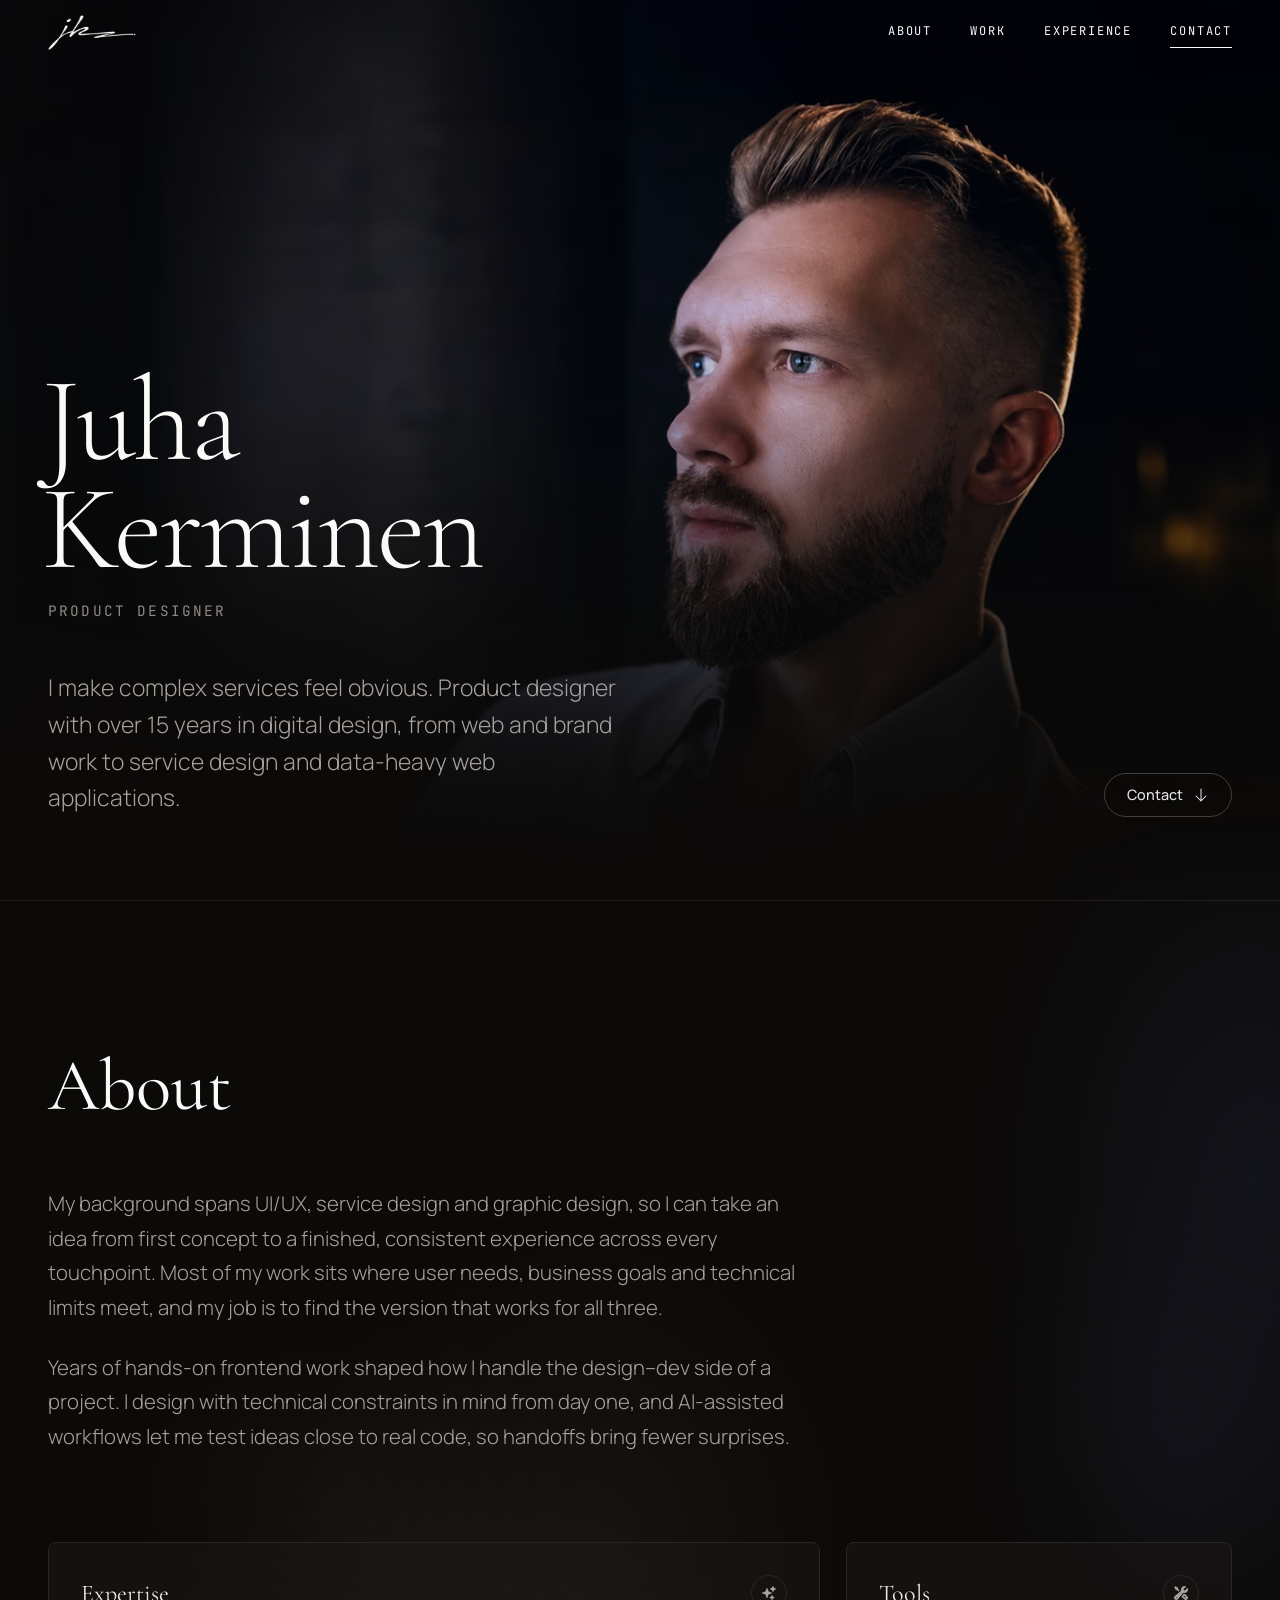
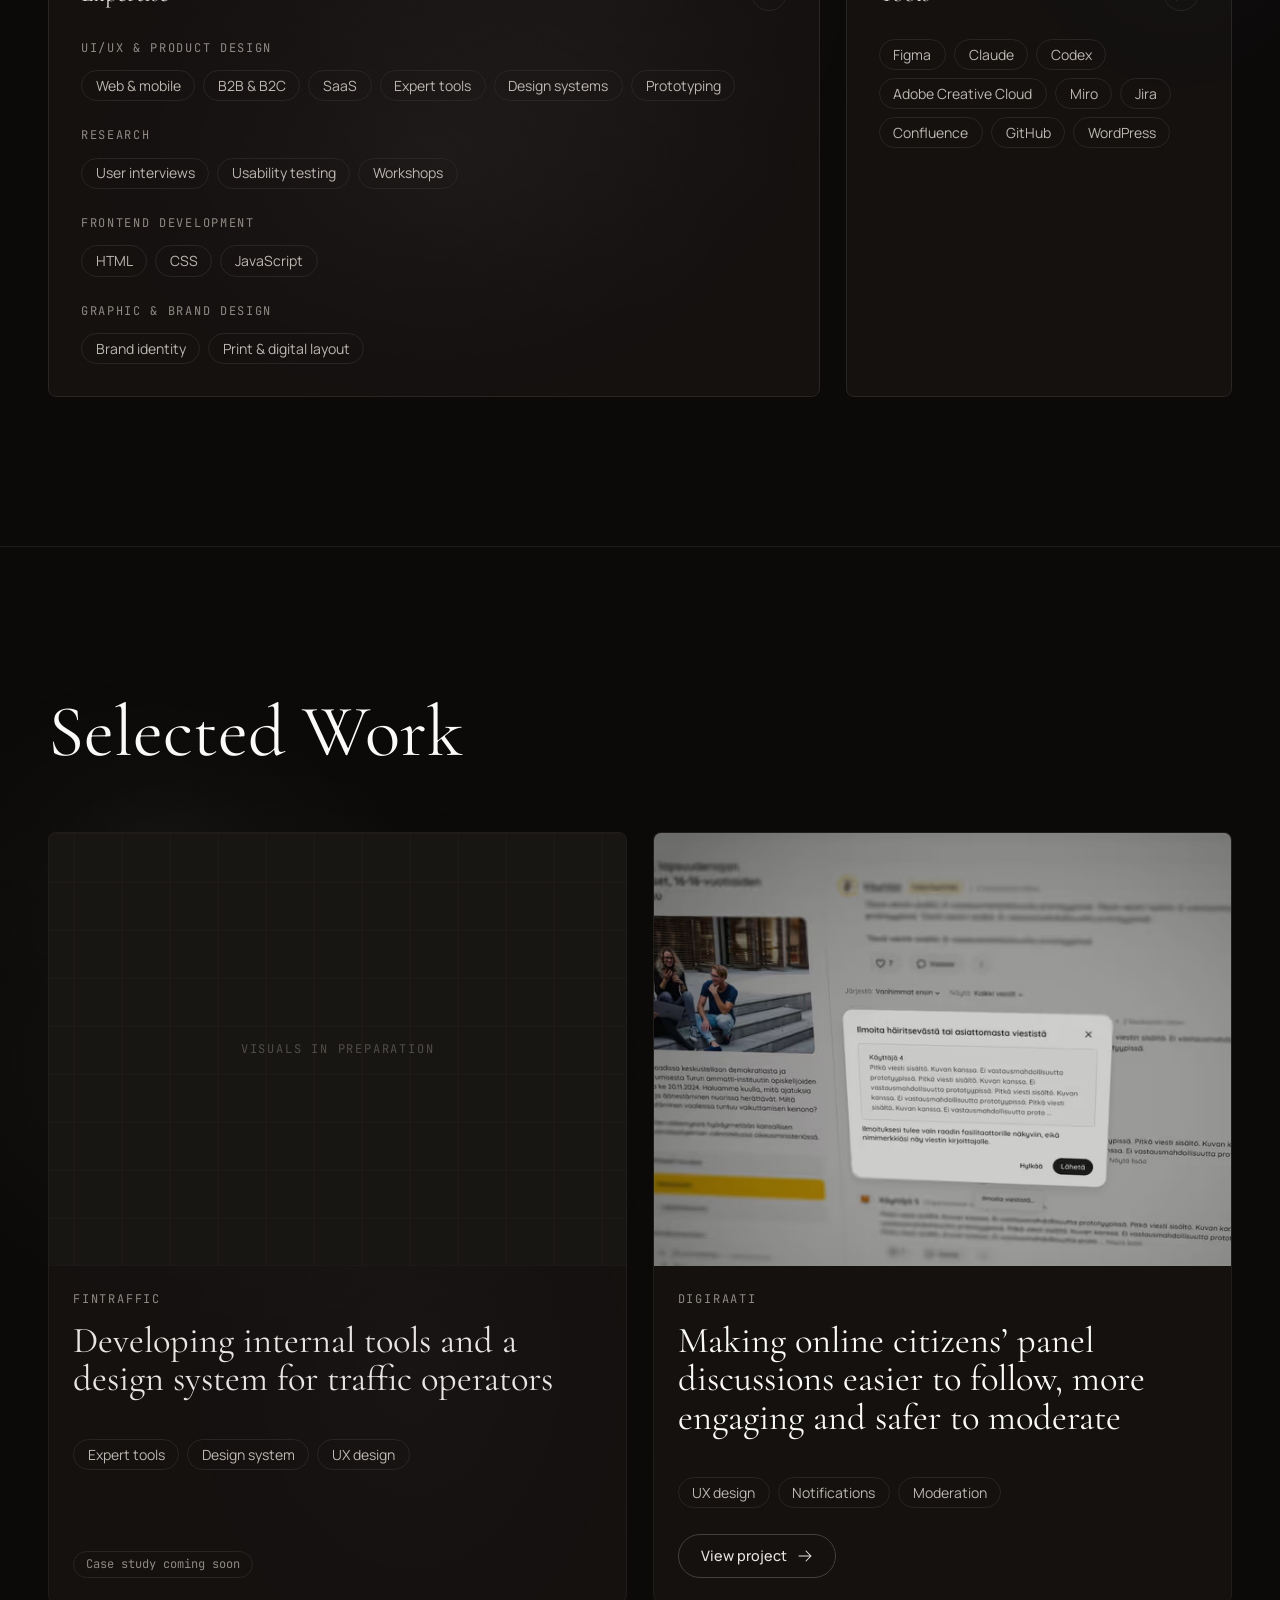
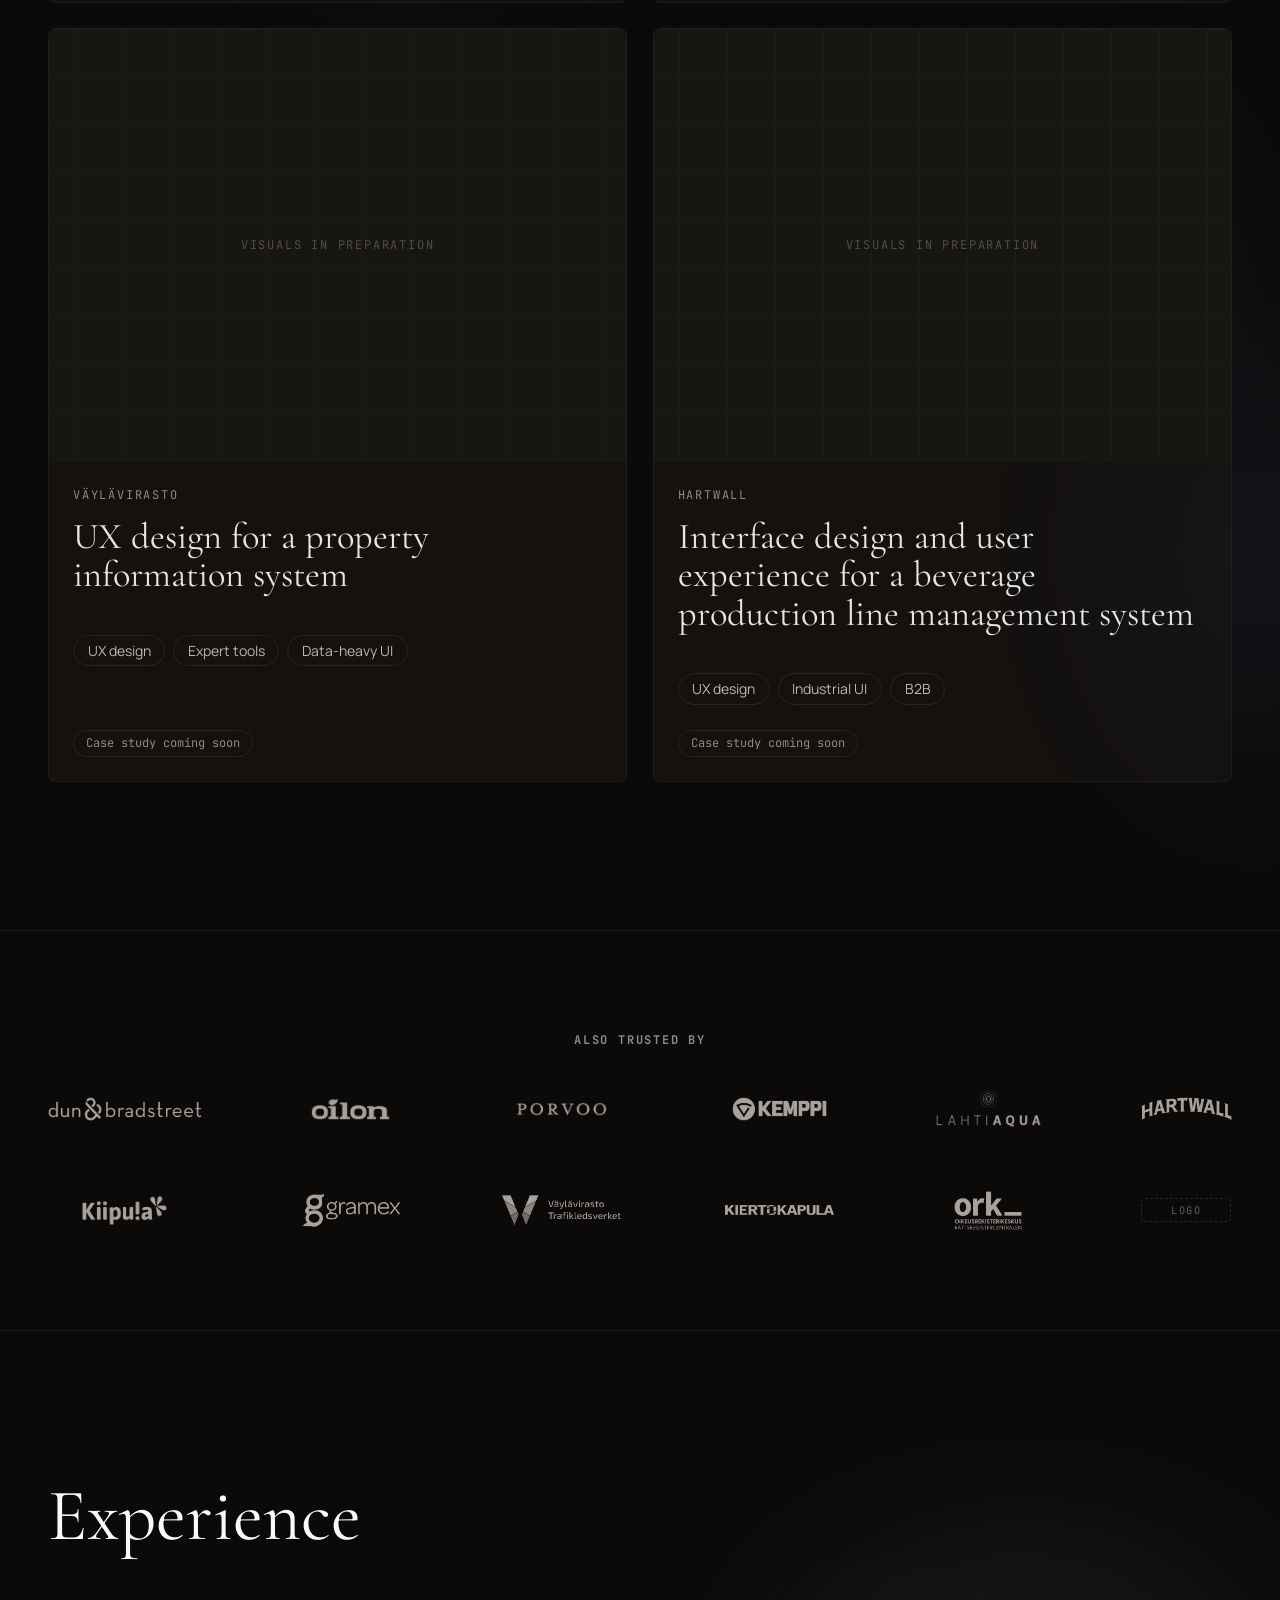
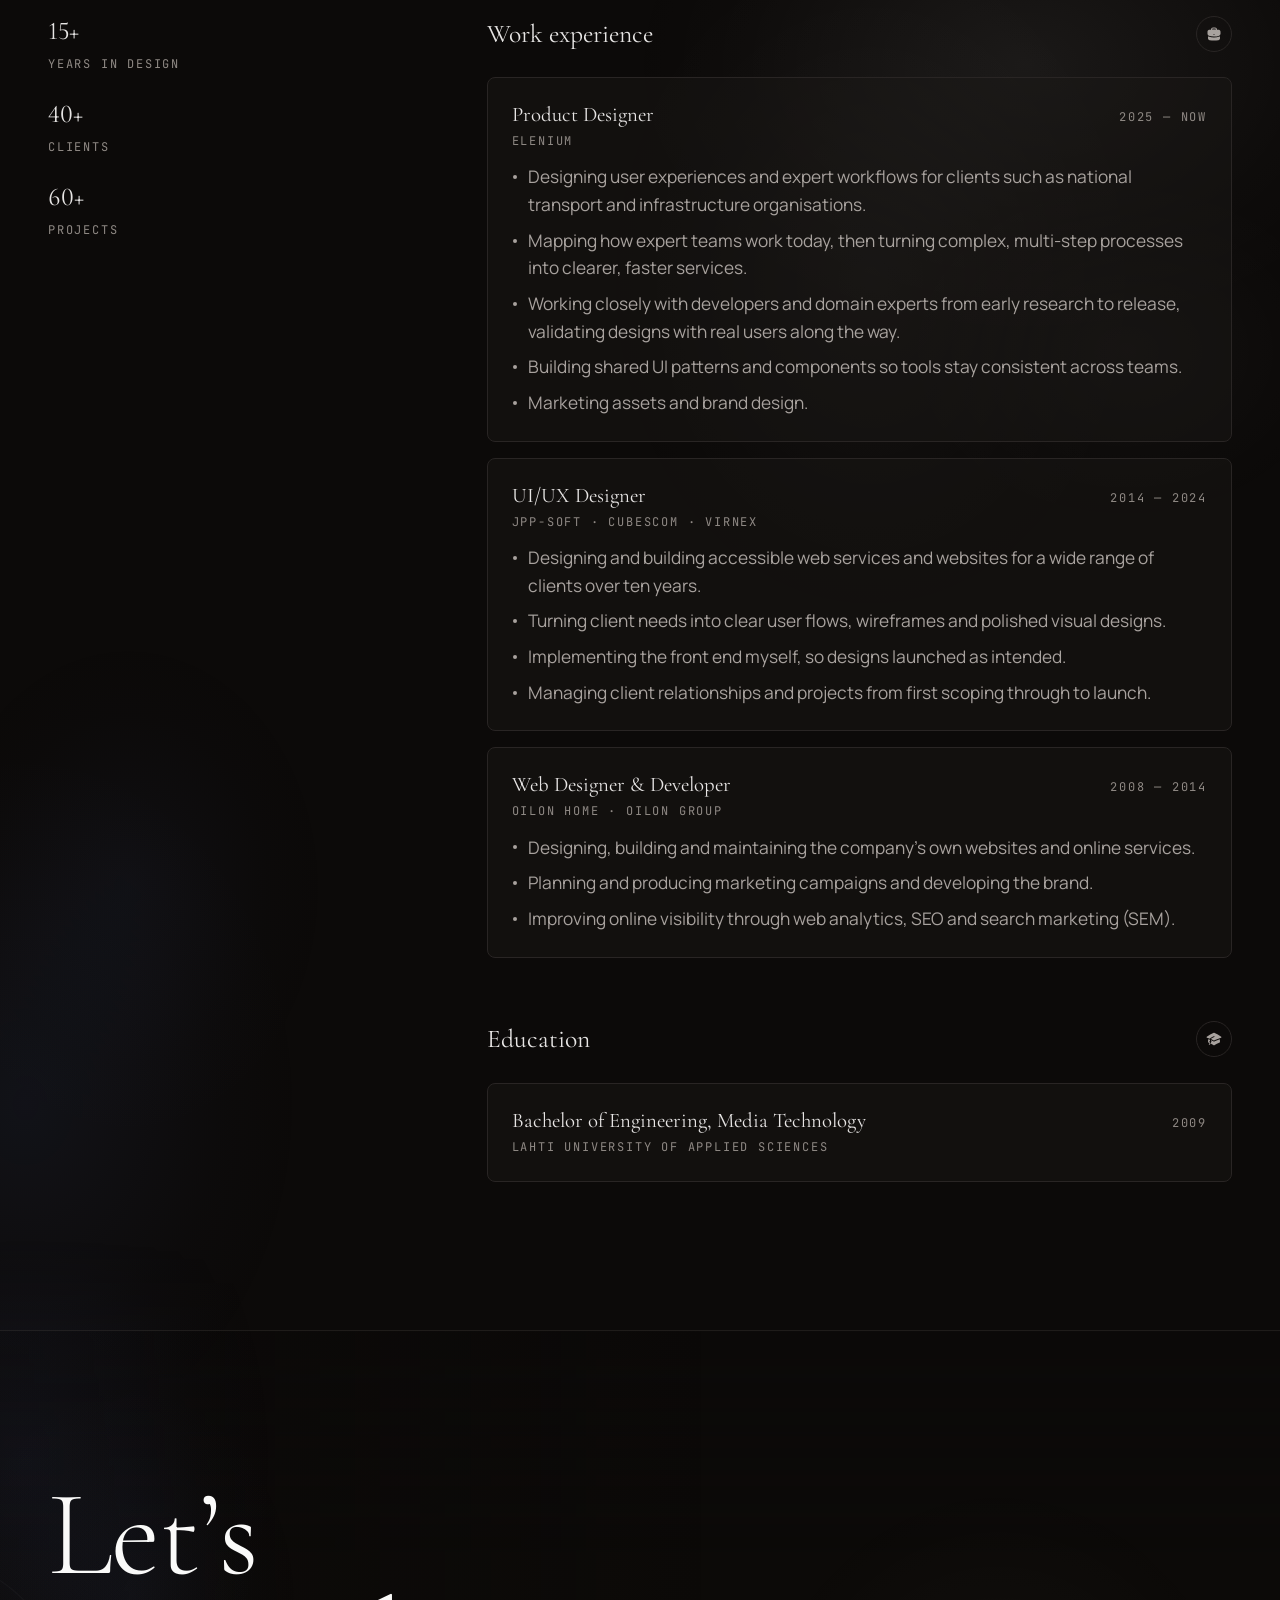
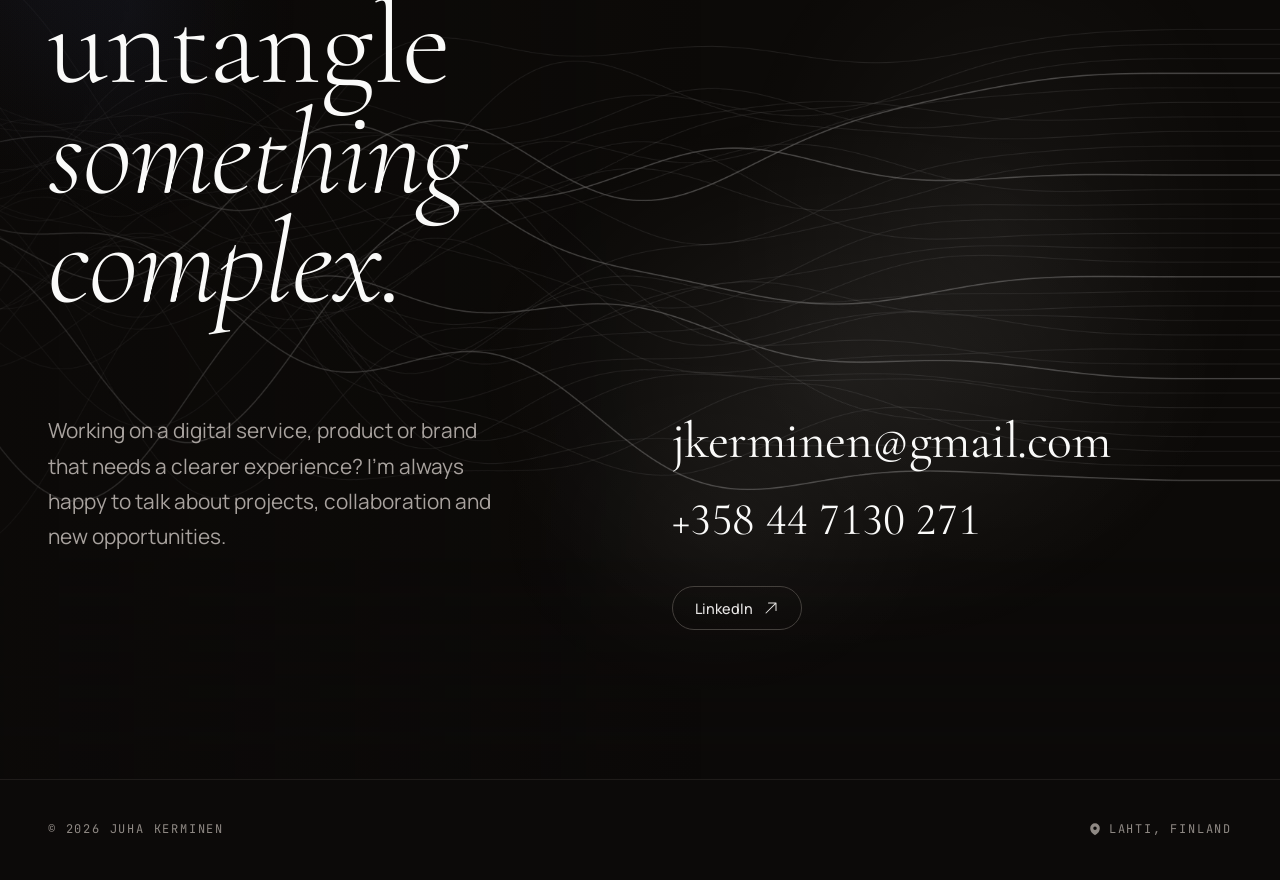
==== commit 9d9ba595: "Add files via upload" ====
--- a/index.html
+++ b/index.html
@@ -1,15 +1,11 @@
 <!doctype html><html><head><meta charset=utf8><meta name=viewport content="width=device-width,initial-scale=1,viewport-fit=cover"><style>:root{color-scheme:light;box-sizing:border-box;padding-top:env(safe-area-inset-top,0px);padding-bottom:env(safe-area-inset-bottom,0px)}html{scroll-padding-top:env(safe-area-inset-top,0px)}body{margin:0;padding:0;font:14px -apple-system,BlinkMacSystemFont,sans-serif;background:#fff;color:#000}img{max-width:100%}[hidden]:not([hidden=until-found i]){display:none!important}</style></head><body>
 <title>Juha Kerminen — Product Designer</title>
 <meta name="claude:viewport-fit-sides" content="cover">
-<meta name="description" content="I make complex services feel obvious. Product designer with over 15 years in digital design, from web and brand work to service design and data-heavy web applications."><meta name="theme-color" content="#0f1113"><meta property="og:title" content="Juha Kerminen — Product Designer"><meta property="og:description" content="I make complex services feel obvious. Product designer with over 15 years in digital design, from web and brand work to service design and data-heavy web applications."><meta property="og:type" content="website"><script>document.documentElement.classList.add('js');</script><link rel="stylesheet" href="assets/index.Cccr0R0P.css">
-<link rel="stylesheet" href="assets/index.CthDTZL2.css"><script type="module" src="assets/page.BT_9kWGp.js"></script> <a class="skip" href="#main" data-astro-cid-5hce7sga>Skip to content</a> <header class="header" data-header data-astro-cid-3ef6ksr2> <div class="header__inner" data-astro-cid-3ef6ksr2> <a class="brand" href="#home" aria-label="Juha Kerminen, home" data-astro-cid-3ef6ksr2> <span class="brand__logo" aria-hidden="true" data-astro-cid-3ef6ksr2></span> </a> <nav class="nav" aria-label="Primary" data-astro-cid-3ef6ksr2> <ul role="list" class="nav__list" data-astro-cid-3ef6ksr2> <li data-astro-cid-3ef6ksr2><a class="nav__link" href="#about" data-nav="about" data-astro-cid-3ef6ksr2>About</a></li><li data-astro-cid-3ef6ksr2><a class="nav__link" href="#work" data-nav="work" data-astro-cid-3ef6ksr2>Work</a></li><li data-astro-cid-3ef6ksr2><a class="nav__link" href="#experience" data-nav="experience" data-astro-cid-3ef6ksr2>Experience</a></li><li data-astro-cid-3ef6ksr2><a class="nav__link" href="#contact" data-nav="contact" data-astro-cid-3ef6ksr2>Contact</a></li> </ul> </nav> <button class="menu-btn" type="button" aria-expanded="false" aria-controls="mobile-menu" data-menu-btn data-astro-cid-3ef6ksr2> <span data-menu-label data-astro-cid-3ef6ksr2>Menu</span> <span class="menu-btn__icon" aria-hidden="true" data-astro-cid-3ef6ksr2><i data-astro-cid-3ef6ksr2></i><i data-astro-cid-3ef6ksr2></i></span> </button> </div> <div class="sheet" id="mobile-menu" data-menu hidden data-astro-cid-3ef6ksr2> <nav class="sheet__nav" aria-label="Mobile" data-astro-cid-3ef6ksr2> <ul role="list" data-astro-cid-3ef6ksr2> <li style="--i:0" data-astro-cid-3ef6ksr2><a href="#about" class="sheet__link display" data-menu-link data-astro-cid-3ef6ksr2>About</a></li><li style="--i:1" data-astro-cid-3ef6ksr2><a href="#work" class="sheet__link display" data-menu-link data-astro-cid-3ef6ksr2>Work</a></li><li style="--i:2" data-astro-cid-3ef6ksr2><a href="#experience" class="sheet__link display" data-menu-link data-astro-cid-3ef6ksr2>Experience</a></li><li style="--i:3" data-astro-cid-3ef6ksr2><a href="#contact" class="sheet__link display" data-menu-link data-astro-cid-3ef6ksr2>Contact</a></li> </ul> <p class="sheet__foot label" data-astro-cid-3ef6ksr2><a href="mailto:jkerminen@gmail.com" data-astro-cid-3ef6ksr2>jkerminen@gmail.com</a></p> </nav> </div> </header> <script type="module">const u=document.querySelector("[data-header]"),t=document.querySelector("[data-menu-btn]"),m=document.querySelector("[data-menu-label]"),o=document.querySelector("[data-menu]"),g=document.getElementById("main"),f=document.querySelector("footer"),a=e=>{t.setAttribute("aria-expanded",String(e)),m.textContent=e?"Close":"Menu",o.hidden=!e,document.documentElement.classList.toggle("menu-open",e),g?.toggleAttribute("inert",e),f?.toggleAttribute("inert",e),e&&o.querySelector("a")?.focus()};t.addEventListener("click",()=>a(t.getAttribute("aria-expanded")!=="true"));o.querySelectorAll("[data-menu-link]").forEach(e=>e.addEventListener("click",()=>a(!1)));document.addEventListener("keydown",e=>{e.key==="Escape"&&t.getAttribute("aria-expanded")==="true"&&(a(!1),t.focus())});matchMedia("(min-width: 48em)").addEventListener("change",e=>e.matches&&a(!1));const d=()=>u.classList.toggle("is-scrolled",scrollY>24);addEventListener("scroll",d,{passive:!0});d();const l=document.querySelectorAll("[data-nav]"),i=[...l].map(e=>document.getElementById(e.dataset.nav)).filter(Boolean);if(i.length){const e=new IntersectionObserver(r=>{for(const c of r)c.isIntersecting&&l.forEach(n=>{const s=n.dataset.nav===c.target.id;n.classList.toggle("is-active",s),s?n.setAttribute("aria-current","location"):n.removeAttribute("aria-current")})},{rootMargin:"-45% 0px -50% 0px"});i.forEach(r=>e.observe(r))}</script>  <main id="main" tabindex="-1" data-astro-cid-5hce7sga>  <section class="hero" id="home" aria-labelledby="hero-title" data-astro-cid-bbe6dxrz> <!-- Portrait is decorative (alt=""): the name is the H1 right below, so alt text would only repeat it --> <div class="hero__bg" data-astro-cid-bbe6dxrz> <picture data-astro-cid-bbe6dxrz="true"> <source srcset="assets/hero-portrait.CHGqxgqv_Z1NRhvD.avif 800w, assets/hero-portrait.CHGqxgqv_Z1Fzuft.avif 1400w, assets/hero-portrait.CHGqxgqv_1bD1HM.avif 1861w" type="image/avif" sizes="100vw">  <img src="assets/hero-portrait.CHGqxgqv_2v21jG.webp" srcset="assets/hero-portrait.CHGqxgqv_ske2U.webp 800w, assets/hero-portrait.CHGqxgqv_Z280t9h.webp 1400w, assets/hero-portrait.CHGqxgqv_2v21jG.webp 1861w" alt sizes="100vw" loading="eager" fetchpriority="high" data-astro-cid-bbe6dxrz="true" decoding="async" width="1861" height="1111"> </picture> </div> <div class="hero__inner container" data-astro-cid-bbe6dxrz> <div class="hero__id" data-reveal data-astro-cid-bbe6dxrz> <h1 id="hero-title" class="hero__name display" data-astro-cid-bbe6dxrz> <span data-astro-cid-bbe6dxrz>Juha</span> <span data-astro-cid-bbe6dxrz>Kerminen</span> </h1> <p class="hero__role label" data-astro-cid-bbe6dxrz>Product Designer</p> </div> <div class="hero__row" data-astro-cid-bbe6dxrz> <p class="hero__intro" data-reveal style="--reveal-i:2" data-astro-cid-bbe6dxrz>I make complex services feel obvious. Product designer with over 15 years in digital design, from web and brand work to service design and data-heavy web applications.</p> <a class="btn-pill hero__down" href="#contact" data-reveal style="--reveal-i:3" data-astro-cid-bbe6dxrz>
+<meta name="description" content="I make complex services feel obvious. Product designer with over 15 years in digital design, from web and brand work to service design and data-heavy web applications."><meta name="theme-color" content="#0f1113"><meta property="og:title" content="Juha Kerminen — Product Designer"><meta property="og:description" content="I make complex services feel obvious. Product designer with over 15 years in digital design, from web and brand work to service design and data-heavy web applications."><meta property="og:type" content="website"><script>document.documentElement.classList.add('js');</script><link rel="stylesheet" href="assets/index.DhpQsdCt.css">
+<link rel="stylesheet" href="assets/index.Ctr139-Z.css"><script type="module" src="assets/page.BT_9kWGp.js"></script> <a class="skip" href="#main" data-astro-cid-5hce7sga>Skip to content</a> <header class="header" data-header data-astro-cid-3ef6ksr2> <div class="header__inner" data-astro-cid-3ef6ksr2> <a class="brand" href="#home" aria-label="Juha Kerminen, home" data-astro-cid-3ef6ksr2> <span class="brand__logo" aria-hidden="true" data-astro-cid-3ef6ksr2></span> </a> <nav class="nav" aria-label="Primary" data-astro-cid-3ef6ksr2> <ul role="list" class="nav__list" data-astro-cid-3ef6ksr2> <li data-astro-cid-3ef6ksr2><a class="nav__link" href="#about" data-nav="about" data-astro-cid-3ef6ksr2>About</a></li><li data-astro-cid-3ef6ksr2><a class="nav__link" href="#work" data-nav="work" data-astro-cid-3ef6ksr2>Work</a></li><li data-astro-cid-3ef6ksr2><a class="nav__link" href="#experience" data-nav="experience" data-astro-cid-3ef6ksr2>Experience</a></li><li data-astro-cid-3ef6ksr2><a class="nav__link" href="#contact" data-nav="contact" data-astro-cid-3ef6ksr2>Contact</a></li> </ul> </nav> <button class="menu-btn" type="button" aria-expanded="false" aria-controls="mobile-menu" data-menu-btn data-astro-cid-3ef6ksr2> <span data-menu-label data-astro-cid-3ef6ksr2>Menu</span> <span class="menu-btn__icon" aria-hidden="true" data-astro-cid-3ef6ksr2><i data-astro-cid-3ef6ksr2></i><i data-astro-cid-3ef6ksr2></i></span> </button> </div> <div class="sheet" id="mobile-menu" data-menu hidden data-astro-cid-3ef6ksr2> <nav class="sheet__nav" aria-label="Mobile" data-astro-cid-3ef6ksr2> <ul role="list" data-astro-cid-3ef6ksr2> <li style="--i:0" data-astro-cid-3ef6ksr2><a href="#about" class="sheet__link display" data-menu-link data-astro-cid-3ef6ksr2>About</a></li><li style="--i:1" data-astro-cid-3ef6ksr2><a href="#work" class="sheet__link display" data-menu-link data-astro-cid-3ef6ksr2>Work</a></li><li style="--i:2" data-astro-cid-3ef6ksr2><a href="#experience" class="sheet__link display" data-menu-link data-astro-cid-3ef6ksr2>Experience</a></li><li style="--i:3" data-astro-cid-3ef6ksr2><a href="#contact" class="sheet__link display" data-menu-link data-astro-cid-3ef6ksr2>Contact</a></li> </ul> <p class="sheet__foot label" data-astro-cid-3ef6ksr2><a href="mailto:jkerminen@gmail.com" data-astro-cid-3ef6ksr2>jkerminen@gmail.com</a></p> </nav> </div> </header> <script type="module">const u=document.querySelector("[data-header]"),t=document.querySelector("[data-menu-btn]"),m=document.querySelector("[data-menu-label]"),o=document.querySelector("[data-menu]"),g=document.getElementById("main"),f=document.querySelector("footer"),a=e=>{t.setAttribute("aria-expanded",String(e)),m.textContent=e?"Close":"Menu",o.hidden=!e,document.documentElement.classList.toggle("menu-open",e),g?.toggleAttribute("inert",e),f?.toggleAttribute("inert",e),e&&o.querySelector("a")?.focus()};t.addEventListener("click",()=>a(t.getAttribute("aria-expanded")!=="true"));o.querySelectorAll("[data-menu-link]").forEach(e=>e.addEventListener("click",()=>a(!1)));document.addEventListener("keydown",e=>{e.key==="Escape"&&t.getAttribute("aria-expanded")==="true"&&(a(!1),t.focus())});matchMedia("(min-width: 48em)").addEventListener("change",e=>e.matches&&a(!1));const d=()=>u.classList.toggle("is-scrolled",scrollY>24);addEventListener("scroll",d,{passive:!0});d();const l=document.querySelectorAll("[data-nav]"),i=[...l].map(e=>document.getElementById(e.dataset.nav)).filter(Boolean);if(i.length){const e=new IntersectionObserver(r=>{for(const c of r)c.isIntersecting&&l.forEach(n=>{const s=n.dataset.nav===c.target.id;n.classList.toggle("is-active",s),s?n.setAttribute("aria-current","location"):n.removeAttribute("aria-current")})},{rootMargin:"-45% 0px -50% 0px"});i.forEach(r=>e.observe(r))}</script>  <main id="main" tabindex="-1" data-astro-cid-5hce7sga>  <section class="hero" id="home" aria-labelledby="hero-title" data-astro-cid-bbe6dxrz> <!-- Portrait is decorative (alt=""): the name is the H1 right below, so alt text would only repeat it --> <div class="hero__bg" data-astro-cid-bbe6dxrz> <picture data-astro-cid-bbe6dxrz="true"> <source srcset="assets/hero-portrait.CHGqxgqv_Z1NRhvD.avif 800w, assets/hero-portrait.CHGqxgqv_Z1Fzuft.avif 1400w, assets/hero-portrait.CHGqxgqv_1bD1HM.avif 1861w" type="image/avif" sizes="100vw">  <img src="assets/hero-portrait.CHGqxgqv_2v21jG.webp" srcset="assets/hero-portrait.CHGqxgqv_ske2U.webp 800w, assets/hero-portrait.CHGqxgqv_Z280t9h.webp 1400w, assets/hero-portrait.CHGqxgqv_2v21jG.webp 1861w" alt sizes="100vw" loading="eager" fetchpriority="high" data-astro-cid-bbe6dxrz="true" decoding="async" width="1861" height="1111"> </picture> </div> <div class="hero__inner container" data-astro-cid-bbe6dxrz> <div class="hero__id" data-reveal data-astro-cid-bbe6dxrz> <h1 id="hero-title" class="hero__name display" data-astro-cid-bbe6dxrz> <span data-astro-cid-bbe6dxrz>Juha</span> <span data-astro-cid-bbe6dxrz>Kerminen</span> </h1> <p class="hero__role label" data-astro-cid-bbe6dxrz>Product Designer</p> </div> <div class="hero__row" data-astro-cid-bbe6dxrz> <p class="hero__intro" data-reveal style="--reveal-i:2" data-astro-cid-bbe6dxrz>I make complex services feel obvious. Product designer with over 15 years in digital design, from web and brand work to service design and data-heavy web applications.</p> <a class="btn-pill hero__down" href="#contact" data-reveal style="--reveal-i:3" data-astro-cid-bbe6dxrz>
 Contact
-<!-- Heroicons 24 solid: arrow-down --><svg viewBox="0 0 24 24" fill="currentColor" width="16" height="16" aria-hidden="true" data-astro-cid-bbe6dxrz><path fill-rule="evenodd" d="M12 2.25a.75.75 0 0 1 .75.75v16.19l6.22-6.22a.75.75 0 1 1 1.06 1.06l-7.5 7.5a.75.75 0 0 1-1.06 0l-7.5-7.5a.75.75 0 1 1 1.06-1.06l6.22 6.22V3a.75.75 0 0 1 .75-.75Z" clip-rule="evenodd" data-astro-cid-bbe6dxrz></path></svg> </a> </div> </div> </section>  <section class="section" id="about" aria-labelledby="about-title" data-astro-cid-v2cbyr3p> <div class="container ab" data-astro-cid-v2cbyr3p> <h2 id="about-title" class="section__title" data-reveal data-astro-cid-v2cbyr3p>About</h2> <div class="ab__text" data-reveal style="--reveal-i:1" data-astro-cid-v2cbyr3p> <p data-astro-cid-v2cbyr3p>My background spans UI/UX, service design and graphic design, so I can take an idea from first concept to a finished, consistent experience across every touchpoint. Most of my work sits where user needs, business goals and technical limits meet, and my job is to find the version that works for all three.</p><p data-astro-cid-v2cbyr3p>Years of hands-on frontend work shaped how I handle the design–dev side of a project. I design with technical constraints in mind from day one, and AI-assisted workflows let me test ideas close to real code, so handoffs bring fewer surprises.</p> </div> <div class="ab__cards" data-astro-cid-v2cbyr3p> <div class="card ab__card ab__card--wide" data-reveal style="--reveal-i:2" data-astro-cid-v2cbyr3p> <div class="ab__head" data-astro-cid-v2cbyr3p> <h3 class="ab__h" data-astro-cid-v2cbyr3p>Expertise</h3> <span class="icon-badge" aria-hidden="true" data-astro-cid-v2cbyr3p> <!-- Heroicons 24 solid: sparkles (MIT) --> <svg viewBox="0 0 24 24" fill="currentColor" width="16" height="16" data-astro-cid-v2cbyr3p> <path fill-rule="evenodd" d="M9 4.5a.75.75 0 0 1 .721.544l.813 2.846a3.75 3.75 0 0 0 2.576 2.576l2.846.813a.75.75 0 0 1 0 1.442l-2.846.813a3.75 3.75 0 0 0-2.576 2.576l-.813 2.846a.75.75 0 0 1-1.442 0l-.813-2.846a3.75 3.75 0 0 0-2.576-2.576l-2.846-.813a.75.75 0 0 1 0-1.442l2.846-.813A3.75 3.75 0 0 0 7.466 7.89l.813-2.846A.75.75 0 0 1 9 4.5ZM18 1.5a.75.75 0 0 1 .728.568l.258 1.036c.236.94.97 1.674 1.91 1.91l1.036.258a.75.75 0 0 1 0 1.456l-1.036.258c-.94.236-1.674.97-1.91 1.91l-.258 1.036a.75.75 0 0 1-1.456 0l-.258-1.036a2.625 2.625 0 0 0-1.91-1.91l-1.036-.258a.75.75 0 0 1 0-1.456l1.036-.258a2.625 2.625 0 0 0 1.91-1.91l.258-1.036A.75.75 0 0 1 18 1.5ZM16.5 15a.75.75 0 0 1 .712.513l.394 1.183c.15.447.5.799.948.948l1.183.395a.75.75 0 0 1 0 1.422l-1.183.395c-.447.15-.799.5-.948.948l-.395 1.183a.75.75 0 0 1-1.422 0l-.395-1.183a1.5 1.5 0 0 0-.948-.948l-1.183-.395a.75.75 0 0 1 0-1.422l1.183-.395c.447-.15.799-.5.948-.948l.395-1.183A.75.75 0 0 1 16.5 15Z" clip-rule="evenodd" data-astro-cid-v2cbyr3p></path> </svg> </span> </div> <div class="ab__groups" data-astro-cid-v2cbyr3p> <div class="ab__group" data-astro-cid-v2cbyr3p> <h4 class="ab__area" data-astro-cid-v2cbyr3p>UI/UX &amp; Product design</h4> <ul role="list" class="ab__tags" data-astro-cid-v2cbyr3p><li class="pill tag" data-astro-cid-v2cbyr3p>Web &amp; mobile</li><li class="pill tag" data-astro-cid-v2cbyr3p>B2B &amp; B2C</li> <li class="pill tag" data-astro-cid-v2cbyr3p>SaaS</li><li class="pill tag" data-astro-cid-v2cbyr3p>Expert tools</li><li class="pill tag" data-astro-cid-v2cbyr3p>Design systems</li><li class="pill tag" data-astro-cid-v2cbyr3p>Prototyping</li></ul> </div><div class="ab__group" data-astro-cid-v2cbyr3p> <h4 class="ab__area" data-astro-cid-v2cbyr3p>Research</h4> <ul role="list" class="ab__tags" data-astro-cid-v2cbyr3p><li class="pill tag" data-astro-cid-v2cbyr3p>User interviews</li><li class="pill tag" data-astro-cid-v2cbyr3p>Usability testing</li><li class="pill tag" data-astro-cid-v2cbyr3p>Workshops</li></ul> </div><div class="ab__group" data-astro-cid-v2cbyr3p> <h4 class="ab__area" data-astro-cid-v2cbyr3p>Frontend development</h4> <ul role="list" class="ab__tags" data-astro-cid-v2cbyr3p><li class="pill tag" data-astro-cid-v2cbyr3p>HTML</li><li class="pill tag" data-astro-cid-v2cbyr3p>CSS</li><li class="pill tag" data-astro-cid-v2cbyr3p>JavaScript</li></ul> </div><div class="ab__group" data-astro-cid-v2cbyr3p> <h4 class="ab__area" data-astro-cid-v2cbyr3p>Graphic &amp; brand design</h4> <ul role="list" class="ab__tags" data-astro-cid-v2cbyr3p><li class="pill tag" data-astro-cid-v2cbyr3p>Brand identity</li><li class="pill tag" data-astro-cid-v2cbyr3p>Print &amp; digital layout</li></ul> </div> </div> </div> <div class="card ab__card" data-reveal style="--reveal-i:3" data-astro-cid-v2cbyr3p> <div class="ab__head" data-astro-cid-v2cbyr3p> <h3 class="ab__h" data-astro-cid-v2cbyr3p>Tools</h3> <span class="icon-badge" aria-hidden="true" data-astro-cid-v2cbyr3p> <svg viewBox="0 0 24 24" fill="currentColor" width="16" height="16" data-astro-cid-v2cbyr3p> <path fill-rule="evenodd" d="M12 6.75a5.25 5.25 0 0 1 6.775-5.025.75.75 0 0 1 .313 1.248l-3.32 3.319c.063.475.276.934.641 1.299.365.365.824.578 1.3.64l3.318-3.319a.75.75 0 0 1 1.248.313 5.25 5.25 0 0 1-5.472 6.756c-1.018-.086-1.87.1-2.309.634L7.344 21.3A3.298 3.298 0 1 1 2.7 16.657l8.684-7.151c.533-.44.72-1.291.634-2.309A5.342 5.342 0 0 1 12 6.75ZM4.117 19.125a.75.75 0 0 1 .75-.75h.008a.75.75 0 0 1 .75.75v.008a.75.75 0 0 1-.75.75h-.008a.75.75 0 0 1-.75-.75v-.008Z" clip-rule="evenodd" data-astro-cid-v2cbyr3p></path> <path d="m10.076 8.64-2.201-2.2V4.874a.75.75 0 0 0-.364-.643l-3.75-2.25a.75.75 0 0 0-.916.113l-.75.75a.75.75 0 0 0-.113.916l2.25 3.75a.75.75 0 0 0 .643.364h1.564l2.062 2.062 1.575-1.297Z" data-astro-cid-v2cbyr3p></path> <path fill-rule="evenodd" d="m12.556 17.329 4.183 4.182a3.375 3.375 0 0 0 4.773-4.773l-3.306-3.305a6.803 6.803 0 0 1-1.53.043c-.394-.034-.682-.006-.867.042a.589.589 0 0 0-.167.063l-3.086 3.748Zm3.414-1.36a.75.75 0 0 1 1.06 0l1.875 1.876a.75.75 0 1 1-1.06 1.06L15.97 17.03a.75.75 0 0 1 0-1.06Z" clip-rule="evenodd" data-astro-cid-v2cbyr3p></path> </svg> </span> </div> <ul role="list" class="ab__tags" data-astro-cid-v2cbyr3p><li class="pill tag" data-astro-cid-v2cbyr3p>Figma</li><li class="pill tag" data-astro-cid-v2cbyr3p>Claude</li><li class="pill tag" data-astro-cid-v2cbyr3p>Codex</li><li class="pill tag" data-astro-cid-v2cbyr3p>Adobe Creative Cloud</li> <li class="pill tag" data-astro-cid-v2cbyr3p>Miro</li><li class="pill tag" data-astro-cid-v2cbyr3p>Jira</li><li class="pill tag" data-astro-cid-v2cbyr3p>Confluence</li><li class="pill tag" data-astro-cid-v2cbyr3p>GitHub</li><li class="pill tag" data-astro-cid-v2cbyr3p>WordPress</li></ul> </div> </div> </div> </section>  <script type="module">for(const e of document.querySelectorAll("[data-role-toggle]"))e.addEventListener("click",()=>{const t=e.getAttribute("aria-expanded")!=="true";e.setAttribute("aria-expanded",String(t)),e.setAttribute("aria-label",e.getAttribute("aria-label").replace(t?"Show":"Hide",t?"Hide":"Show")),document.getElementById(e.getAttribute("aria-controls"))?.classList.toggle("is-open",t)});</script>  <section class="section" id="work" aria-labelledby="work-title" data-astro-cid-j7pv25f6> <div class="container" data-astro-cid-j7pv25f6> <h2 id="work-title" class="section__title work__title" data-reveal data-astro-cid-j7pv25f6>Selected Work</h2> <div class="work" style="--cols:2" data-astro-cid-j7pv25f6> <article class="pc card" data-reveal data-astro-cid-mspuyifq> <div class="pc__cover" aria-hidden="true" data-astro-cid-mspuyifq> <svg class="cov" viewBox="0 0 1200 760" preserveAspectRatio="xMidYMid meet" role="img" aria-label="Illustration: a multi-step application interface with design annotations" data-astro-cid-uscr7i6b> <rect class="cov-bg" x="-600" y="-600" width="2400" height="1960" data-astro-cid-uscr7i6b></rect> <!-- faint 12-col grid --> <g class="cov-grid" data-astro-cid-uscr7i6b> <line x1="60" y1="-600" x2="60" y2="1360" data-astro-cid-uscr7i6b></line><line x1="150" y1="-600" x2="150" y2="1360" data-astro-cid-uscr7i6b></line><line x1="240" y1="-600" x2="240" y2="1360" data-astro-cid-uscr7i6b></line><line x1="330" y1="-600" x2="330" y2="1360" data-astro-cid-uscr7i6b></line><line x1="420" y1="-600" x2="420" y2="1360" data-astro-cid-uscr7i6b></line><line x1="510" y1="-600" x2="510" y2="1360" data-astro-cid-uscr7i6b></line><line x1="600" y1="-600" x2="600" y2="1360" data-astro-cid-uscr7i6b></line><line x1="690" y1="-600" x2="690" y2="1360" data-astro-cid-uscr7i6b></line><line x1="780" y1="-600" x2="780" y2="1360" data-astro-cid-uscr7i6b></line><line x1="870" y1="-600" x2="870" y2="1360" data-astro-cid-uscr7i6b></line><line x1="960" y1="-600" x2="960" y2="1360" data-astro-cid-uscr7i6b></line><line x1="1050" y1="-600" x2="1050" y2="1360" data-astro-cid-uscr7i6b></line><line x1="1140" y1="-600" x2="1140" y2="1360" data-astro-cid-uscr7i6b></line> </g> <g class="cov-ui" data-astro-cid-uscr7i6b> <rect class="s" x="110" y="90" width="980" height="610" rx="10" data-astro-cid-uscr7i6b></rect> <line class="l" x1="110" y1="132" x2="1090" y2="132" data-astro-cid-uscr7i6b></line> <circle class="m" cx="136" cy="111" r="5" data-astro-cid-uscr7i6b></circle><circle class="m" cx="154" cy="111" r="5" data-astro-cid-uscr7i6b></circle><circle class="m" cx="172" cy="111" r="5" data-astro-cid-uscr7i6b></circle> <rect class="l-fill" x="440" y="104" width="320" height="14" rx="7" data-astro-cid-uscr7i6b></rect> <!-- sidebar --> <line class="l" x1="300" y1="132" x2="300" y2="700" data-astro-cid-uscr7i6b></line> <rect class="i" x="136" y="162" width="96" height="10" rx="2" data-astro-cid-uscr7i6b></rect> <rect class="l-fill" x="136" y="204" width="100" height="8" rx="2" data-astro-cid-uscr7i6b></rect><rect class="a-fill" x="136" y="238" width="128" height="8" rx="2" data-astro-cid-uscr7i6b></rect><rect class="l-fill" x="136" y="272" width="136" height="8" rx="2" data-astro-cid-uscr7i6b></rect><rect class="l-fill" x="136" y="306" width="100" height="8" rx="2" data-astro-cid-uscr7i6b></rect><rect class="l-fill" x="136" y="340" width="118" height="8" rx="2" data-astro-cid-uscr7i6b></rect><rect class="l-fill" x="136" y="374" width="136" height="8" rx="2" data-astro-cid-uscr7i6b></rect> <rect class="l-fill" x="136" y="640" width="132" height="32" rx="6" data-astro-cid-uscr7i6b></rect> <!-- main: title + stepper --> <rect class="i" x="336" y="166" width="260" height="18" rx="2" data-astro-cid-uscr7i6b></rect> <rect class="l-fill" x="336" y="196" width="180" height="8" rx="2" data-astro-cid-uscr7i6b></rect> <line class="l" x1="356" y1="250" x2="756" y2="250" data-astro-cid-uscr7i6b></line> <line class="i-line" x1="356" y1="250" x2="556" y2="250" data-astro-cid-uscr7i6b></line> <circle class="i" cx="356" cy="250" r="9" data-astro-cid-uscr7i6b></circle><circle class="i" cx="456" cy="250" r="9" data-astro-cid-uscr7i6b></circle><circle class="cur" cx="556" cy="250" r="11" data-astro-cid-uscr7i6b></circle><circle class="s" cx="656" cy="250" r="9" data-astro-cid-uscr7i6b></circle><circle class="s" cx="756" cy="250" r="9" data-astro-cid-uscr7i6b></circle> <path class="chk" d="M351 250l4 4 7-8M451 250l4 4 7-8" data-astro-cid-uscr7i6b></path> <!-- form fields --> <g data-astro-cid-uscr7i6b> <rect class="m-fill" x="336" y="300" width="110" height="8" rx="2" data-astro-cid-uscr7i6b></rect> <rect class="s" x="336" y="318" width="430" height="44" rx="6" data-astro-cid-uscr7i6b></rect>  </g><g data-astro-cid-uscr7i6b> <rect class="m-fill" x="336" y="392" width="150" height="8" rx="2" data-astro-cid-uscr7i6b></rect> <rect class="s focus" x="336" y="410" width="430" height="44" rx="6" data-astro-cid-uscr7i6b></rect> <rect class="i" x="352" y="428" width="140" height="8" rx="2" data-astro-cid-uscr7i6b></rect> </g><g data-astro-cid-uscr7i6b> <rect class="m-fill" x="336" y="484" width="110" height="8" rx="2" data-astro-cid-uscr7i6b></rect> <rect class="s" x="336" y="502" width="220" height="44" rx="6" data-astro-cid-uscr7i6b></rect>  </g> <!-- radio --> <circle class="s" cx="348" cy="606" r="8" data-astro-cid-uscr7i6b></circle><circle class="i" cx="348" cy="606" r="3.5" data-astro-cid-uscr7i6b></circle> <rect class="l-fill" x="366" y="602" width="120" height="8" rx="2" data-astro-cid-uscr7i6b></rect> <circle class="s" cx="520" cy="606" r="8" data-astro-cid-uscr7i6b></circle> <rect class="l-fill" x="538" y="602" width="90" height="8" rx="2" data-astro-cid-uscr7i6b></rect> <!-- buttons --> <rect class="i" x="336" y="642" width="140" height="40" rx="20" data-astro-cid-uscr7i6b></rect> <rect class="p-fill" x="372" y="658" width="68" height="8" rx="2" data-astro-cid-uscr7i6b></rect> <rect class="s" x="490" y="642" width="110" height="40" rx="20" data-astro-cid-uscr7i6b></rect> <!-- right panel: summary + timeline --> <rect class="panel" x="806" y="166" width="258" height="300" rx="8" data-astro-cid-uscr7i6b></rect> <rect class="i" x="828" y="190" width="110" height="10" rx="2" data-astro-cid-uscr7i6b></rect> <g data-astro-cid-uscr7i6b> <rect class="m-fill" x="828" y="228" width="70" height="7" rx="2" data-astro-cid-uscr7i6b></rect> <rect class="l-fill" x="948" y="228" width="60" height="7" rx="2" data-astro-cid-uscr7i6b></rect> </g><g data-astro-cid-uscr7i6b> <rect class="m-fill" x="828" y="268" width="70" height="7" rx="2" data-astro-cid-uscr7i6b></rect> <rect class="l-fill" x="948" y="268" width="92" height="7" rx="2" data-astro-cid-uscr7i6b></rect> </g><g data-astro-cid-uscr7i6b> <rect class="m-fill" x="828" y="308" width="70" height="7" rx="2" data-astro-cid-uscr7i6b></rect> <rect class="l-fill" x="948" y="308" width="60" height="7" rx="2" data-astro-cid-uscr7i6b></rect> </g><g data-astro-cid-uscr7i6b> <rect class="m-fill" x="828" y="348" width="70" height="7" rx="2" data-astro-cid-uscr7i6b></rect> <rect class="l-fill" x="948" y="348" width="92" height="7" rx="2" data-astro-cid-uscr7i6b></rect> </g> <rect class="note" x="828" y="392" width="214" height="52" rx="6" data-astro-cid-uscr7i6b></rect> <rect class="a-fill" x="842" y="406" width="140" height="7" rx="2" data-astro-cid-uscr7i6b></rect> <rect class="l-fill" x="842" y="422" width="180" height="7" rx="2" data-astro-cid-uscr7i6b></rect> <line class="l" x1="836" y1="510" x2="836" y2="664" data-astro-cid-uscr7i6b></line> <g data-astro-cid-uscr7i6b> <circle class="i" cx="836" cy="510" r="6" data-astro-cid-uscr7i6b></circle> <rect class="m-fill" x="856" y="506" width="120" height="8" rx="2" data-astro-cid-uscr7i6b></rect> </g><g data-astro-cid-uscr7i6b> <circle class="i" cx="836" cy="561" r="6" data-astro-cid-uscr7i6b></circle> <rect class="m-fill" x="856" y="557" width="108" height="8" rx="2" data-astro-cid-uscr7i6b></rect> </g><g data-astro-cid-uscr7i6b> <circle class="s" cx="836" cy="612" r="6" data-astro-cid-uscr7i6b></circle> <rect class="l-fill" x="856" y="608" width="96" height="8" rx="2" data-astro-cid-uscr7i6b></rect> </g><g data-astro-cid-uscr7i6b> <circle class="s" cx="836" cy="663" r="6" data-astro-cid-uscr7i6b></circle> <rect class="l-fill" x="856" y="659" width="84" height="8" rx="2" data-astro-cid-uscr7i6b></rect> </g> </g> <!-- annotation layer --> <g class="cov-anno" data-astro-cid-uscr7i6b> <path class="ar" d="M556 236 C 590 170, 640 150, 690 140" data-astro-cid-uscr7i6b></path> <circle class="ac" cx="708" cy="138" r="14" data-astro-cid-uscr7i6b></circle> <text class="at at-n" x="708" y="143" data-astro-cid-uscr7i6b>1</text> <text class="at" x="732" y="143" data-astro-cid-uscr7i6b>PROGRESS ALWAYS VISIBLE</text> <!-- dimension: spacing between fields --> <path class="ar" d="M790 362 v48 M782 362 h16 M782 410 h16" data-astro-cid-uscr7i6b></path> <text class="at" x="806" y="391" data-astro-cid-uscr7i6b>24</text> <path class="ar" d="M1064 418 C 1110 418, 1120 470, 1120 520" data-astro-cid-uscr7i6b></path> <circle class="ac" cx="1120" cy="538" r="14" data-astro-cid-uscr7i6b></circle> <text class="at at-n" x="1120" y="543" data-astro-cid-uscr7i6b>2</text> <text class="at" x="1136" y="580" text-anchor="end" data-astro-cid-uscr7i6b>RULES IN</text> <text class="at" x="1136" y="598" text-anchor="end" data-astro-cid-uscr7i6b>CONTEXT</text> </g> </svg>  </div> <div class="pc__body" data-astro-cid-mspuyifq> <h3 class="pc__title" data-astro-cid-mspuyifq> <a href="/work/01-application-service/" class="pc__link" data-astro-cid-mspuyifq>Rebuilding a multi-step application service</a> </h3> <p class="pc__summary" data-astro-cid-mspuyifq>A public-facing service where applicants, case handlers and administrators share one process. Placeholder summary — describe the problem and the shift your work created in one or two sentences.</p> <ul role="list" class="pc__tags" data-astro-cid-mspuyifq> <li class="pill tag" data-astro-cid-mspuyifq>UX strategy</li><li class="pill tag" data-astro-cid-mspuyifq>Complex forms</li><li class="pill tag" data-astro-cid-mspuyifq>Design system</li> </ul> <div class="pc__foot" data-astro-cid-mspuyifq> <span class="btn-pill pc__cta" aria-hidden="true" data-astro-cid-mspuyifq>
+<!-- Heroicons 24 solid: arrow-down --><svg viewBox="0 0 24 24" fill="currentColor" width="16" height="16" aria-hidden="true" data-astro-cid-bbe6dxrz><path fill-rule="evenodd" d="M12 2.25a.75.75 0 0 1 .75.75v16.19l6.22-6.22a.75.75 0 1 1 1.06 1.06l-7.5 7.5a.75.75 0 0 1-1.06 0l-7.5-7.5a.75.75 0 1 1 1.06-1.06l6.22 6.22V3a.75.75 0 0 1 .75-.75Z" clip-rule="evenodd" data-astro-cid-bbe6dxrz></path></svg> </a> </div> </div> </section>  <section class="section" id="about" aria-labelledby="about-title" data-astro-cid-v2cbyr3p> <div class="container ab" data-astro-cid-v2cbyr3p> <h2 id="about-title" class="section__title" data-reveal data-astro-cid-v2cbyr3p>About</h2> <div class="ab__text" data-reveal style="--reveal-i:1" data-astro-cid-v2cbyr3p> <p data-astro-cid-v2cbyr3p>My background spans UI/UX, service design and graphic design, so I can take an idea from first concept to a finished, consistent experience across every touchpoint. Most of my work sits where user needs, business goals and technical limits meet, and my job is to find the version that works for all three.</p><p data-astro-cid-v2cbyr3p>Years of hands-on frontend work shaped how I handle the design–dev side of a project. I design with technical constraints in mind from day one, and AI-assisted workflows let me test ideas close to real code, so handoffs bring fewer surprises.</p> </div> <div class="ab__cards" data-astro-cid-v2cbyr3p> <div class="card ab__card ab__card--wide" data-reveal style="--reveal-i:2" data-astro-cid-v2cbyr3p> <div class="ab__head" data-astro-cid-v2cbyr3p> <h3 class="ab__h" data-astro-cid-v2cbyr3p>Expertise</h3> <span class="icon-badge" aria-hidden="true" data-astro-cid-v2cbyr3p> <!-- Heroicons 24 solid: sparkles (MIT) --> <svg viewBox="0 0 24 24" fill="currentColor" width="16" height="16" data-astro-cid-v2cbyr3p> <path fill-rule="evenodd" d="M9 4.5a.75.75 0 0 1 .721.544l.813 2.846a3.75 3.75 0 0 0 2.576 2.576l2.846.813a.75.75 0 0 1 0 1.442l-2.846.813a3.75 3.75 0 0 0-2.576 2.576l-.813 2.846a.75.75 0 0 1-1.442 0l-.813-2.846a3.75 3.75 0 0 0-2.576-2.576l-2.846-.813a.75.75 0 0 1 0-1.442l2.846-.813A3.75 3.75 0 0 0 7.466 7.89l.813-2.846A.75.75 0 0 1 9 4.5ZM18 1.5a.75.75 0 0 1 .728.568l.258 1.036c.236.94.97 1.674 1.91 1.91l1.036.258a.75.75 0 0 1 0 1.456l-1.036.258c-.94.236-1.674.97-1.91 1.91l-.258 1.036a.75.75 0 0 1-1.456 0l-.258-1.036a2.625 2.625 0 0 0-1.91-1.91l-1.036-.258a.75.75 0 0 1 0-1.456l1.036-.258a2.625 2.625 0 0 0 1.91-1.91l.258-1.036A.75.75 0 0 1 18 1.5ZM16.5 15a.75.75 0 0 1 .712.513l.394 1.183c.15.447.5.799.948.948l1.183.395a.75.75 0 0 1 0 1.422l-1.183.395c-.447.15-.799.5-.948.948l-.395 1.183a.75.75 0 0 1-1.422 0l-.395-1.183a1.5 1.5 0 0 0-.948-.948l-1.183-.395a.75.75 0 0 1 0-1.422l1.183-.395c.447-.15.799-.5.948-.948l.395-1.183A.75.75 0 0 1 16.5 15Z" clip-rule="evenodd" data-astro-cid-v2cbyr3p></path> </svg> </span> </div> <div class="ab__groups" data-astro-cid-v2cbyr3p> <div class="ab__group" data-astro-cid-v2cbyr3p> <h4 class="ab__area" data-astro-cid-v2cbyr3p>UI/UX &amp; Product design</h4> <ul role="list" class="ab__tags" data-astro-cid-v2cbyr3p><li class="pill tag" data-astro-cid-v2cbyr3p>Web &amp; mobile</li><li class="pill tag" data-astro-cid-v2cbyr3p>B2B &amp; B2C</li> <li class="pill tag" data-astro-cid-v2cbyr3p>SaaS</li><li class="pill tag" data-astro-cid-v2cbyr3p>Expert tools</li><li class="pill tag" data-astro-cid-v2cbyr3p>Design systems</li><li class="pill tag" data-astro-cid-v2cbyr3p>Prototyping</li></ul> </div><div class="ab__group" data-astro-cid-v2cbyr3p> <h4 class="ab__area" data-astro-cid-v2cbyr3p>Research</h4> <ul role="list" class="ab__tags" data-astro-cid-v2cbyr3p><li class="pill tag" data-astro-cid-v2cbyr3p>User interviews</li><li class="pill tag" data-astro-cid-v2cbyr3p>Usability testing</li><li class="pill tag" data-astro-cid-v2cbyr3p>Workshops</li></ul> </div><div class="ab__group" data-astro-cid-v2cbyr3p> <h4 class="ab__area" data-astro-cid-v2cbyr3p>Frontend development</h4> <ul role="list" class="ab__tags" data-astro-cid-v2cbyr3p><li class="pill tag" data-astro-cid-v2cbyr3p>HTML</li><li class="pill tag" data-astro-cid-v2cbyr3p>CSS</li><li class="pill tag" data-astro-cid-v2cbyr3p>JavaScript</li></ul> </div><div class="ab__group" data-astro-cid-v2cbyr3p> <h4 class="ab__area" data-astro-cid-v2cbyr3p>Graphic &amp; brand design</h4> <ul role="list" class="ab__tags" data-astro-cid-v2cbyr3p><li class="pill tag" data-astro-cid-v2cbyr3p>Brand identity</li><li class="pill tag" data-astro-cid-v2cbyr3p>Print &amp; digital layout</li></ul> </div> </div> </div> <div class="card ab__card" data-reveal style="--reveal-i:3" data-astro-cid-v2cbyr3p> <div class="ab__head" data-astro-cid-v2cbyr3p> <h3 class="ab__h" data-astro-cid-v2cbyr3p>Tools</h3> <span class="icon-badge" aria-hidden="true" data-astro-cid-v2cbyr3p> <svg viewBox="0 0 24 24" fill="currentColor" width="16" height="16" data-astro-cid-v2cbyr3p> <path fill-rule="evenodd" d="M12 6.75a5.25 5.25 0 0 1 6.775-5.025.75.75 0 0 1 .313 1.248l-3.32 3.319c.063.475.276.934.641 1.299.365.365.824.578 1.3.64l3.318-3.319a.75.75 0 0 1 1.248.313 5.25 5.25 0 0 1-5.472 6.756c-1.018-.086-1.87.1-2.309.634L7.344 21.3A3.298 3.298 0 1 1 2.7 16.657l8.684-7.151c.533-.44.72-1.291.634-2.309A5.342 5.342 0 0 1 12 6.75ZM4.117 19.125a.75.75 0 0 1 .75-.75h.008a.75.75 0 0 1 .75.75v.008a.75.75 0 0 1-.75.75h-.008a.75.75 0 0 1-.75-.75v-.008Z" clip-rule="evenodd" data-astro-cid-v2cbyr3p></path> <path d="m10.076 8.64-2.201-2.2V4.874a.75.75 0 0 0-.364-.643l-3.75-2.25a.75.75 0 0 0-.916.113l-.75.75a.75.75 0 0 0-.113.916l2.25 3.75a.75.75 0 0 0 .643.364h1.564l2.062 2.062 1.575-1.297Z" data-astro-cid-v2cbyr3p></path> <path fill-rule="evenodd" d="m12.556 17.329 4.183 4.182a3.375 3.375 0 0 0 4.773-4.773l-3.306-3.305a6.803 6.803 0 0 1-1.53.043c-.394-.034-.682-.006-.867.042a.589.589 0 0 0-.167.063l-3.086 3.748Zm3.414-1.36a.75.75 0 0 1 1.06 0l1.875 1.876a.75.75 0 1 1-1.06 1.06L15.97 17.03a.75.75 0 0 1 0-1.06Z" clip-rule="evenodd" data-astro-cid-v2cbyr3p></path> </svg> </span> </div> <ul role="list" class="ab__tags" data-astro-cid-v2cbyr3p><li class="pill tag" data-astro-cid-v2cbyr3p>Figma</li><li class="pill tag" data-astro-cid-v2cbyr3p>Claude</li><li class="pill tag" data-astro-cid-v2cbyr3p>Codex</li><li class="pill tag" data-astro-cid-v2cbyr3p>Adobe Creative Cloud</li> <li class="pill tag" data-astro-cid-v2cbyr3p>Miro</li><li class="pill tag" data-astro-cid-v2cbyr3p>Jira</li><li class="pill tag" data-astro-cid-v2cbyr3p>Confluence</li><li class="pill tag" data-astro-cid-v2cbyr3p>GitHub</li><li class="pill tag" data-astro-cid-v2cbyr3p>WordPress</li></ul> </div> </div> </div> </section>  <script type="module">for(const e of document.querySelectorAll("[data-role-toggle]"))e.addEventListener("click",()=>{const t=e.getAttribute("aria-expanded")!=="true";e.setAttribute("aria-expanded",String(t)),e.setAttribute("aria-label",e.getAttribute("aria-label").replace(t?"Show":"Hide",t?"Hide":"Show")),document.getElementById(e.getAttribute("aria-controls"))?.classList.toggle("is-open",t)});</script>  <section class="section" id="work" aria-labelledby="work-title" data-astro-cid-j7pv25f6> <div class="container" data-astro-cid-j7pv25f6> <h2 id="work-title" class="section__title work__title" data-reveal data-astro-cid-j7pv25f6>Selected Work</h2> <div class="work" style="--cols:2" data-astro-cid-j7pv25f6> <article class="pc card pc--soon" data-reveal data-astro-cid-mspuyifq> <div class="pc__cover" aria-hidden="true" data-astro-cid-mspuyifq> <div class="pc__blank" data-astro-cid-mspuyifq> <span class="label" data-astro-cid-mspuyifq>Visuals in preparation</span> </div> </div> <div class="pc__body" data-astro-cid-mspuyifq> <p class="label pc__client" data-astro-cid-mspuyifq>Fintraffic</p> <h3 class="pc__title" data-astro-cid-mspuyifq> <span data-astro-cid-mspuyifq>Developing internal tools and a design system for traffic operators</span> </h3> <ul role="list" class="pc__tags" data-astro-cid-mspuyifq> <li class="pill tag" data-astro-cid-mspuyifq>Expert tools</li><li class="pill tag" data-astro-cid-mspuyifq>Design system</li><li class="pill tag" data-astro-cid-mspuyifq>UX design</li> </ul> <div class="pc__foot" data-astro-cid-mspuyifq> <span class="pill" data-astro-cid-mspuyifq>Case study coming soon</span> </div> </div> </article> <article class="pc card" data-reveal data-astro-cid-mspuyifq> <div class="pc__cover" aria-hidden="true" data-astro-cid-mspuyifq> <picture data-astro-cid-mspuyifq="true"> <source srcset="assets/02-digiraati.B1EKR36l_2i33Pv.avif 640w, assets/02-digiraati.B1EKR36l_Z243UPK.avif 960w, assets/02-digiraati.B1EKR36l_Z26u8dA.avif 1400w" type="image/avif" sizes="(max-width: 48em) 100vw, (max-width: 64em) 50vw, 33vw"><source srcset="assets/02-digiraati.B1EKR36l_Z2pmEAJ.webp 640w, assets/02-digiraati.B1EKR36l_Z1Ghvt4.webp 960w, assets/02-digiraati.B1EKR36l_KyrTF.webp 1400w" type="image/webp" sizes="(max-width: 48em) 100vw, (max-width: 64em) 50vw, 33vw">  <img src="assets/02-digiraati.B1EKR36l_1jChIU.jpg" srcset="assets/02-digiraati.B1EKR36l_gMJBN.jpg 640w, assets/02-digiraati.B1EKR36l_YRSJt.jpg 960w, assets/02-digiraati.B1EKR36l_Z1fHLq4.jpg 1400w" alt sizes="(max-width: 48em) 100vw, (max-width: 64em) 50vw, 33vw" data-astro-cid-mspuyifq="true" loading="lazy" decoding="async" fetchpriority="auto" width="1600" height="1200" class="pc__img pc__img--own"> </picture> </div> <div class="pc__body" data-astro-cid-mspuyifq> <p class="label pc__client" data-astro-cid-mspuyifq>Digiraati</p> <h3 class="pc__title" data-astro-cid-mspuyifq> <a href="work/02-digiraati/index.html" class="pc__link" data-astro-cid-mspuyifq>Making online citizens’ panel discussions easier to follow, more engaging and safer to moderate</a> </h3> <ul role="list" class="pc__tags" data-astro-cid-mspuyifq> <li class="pill tag" data-astro-cid-mspuyifq>UX design</li><li class="pill tag" data-astro-cid-mspuyifq>Notifications</li><li class="pill tag" data-astro-cid-mspuyifq>Moderation</li> </ul> <div class="pc__foot" data-astro-cid-mspuyifq> <span class="btn-pill pc__cta" aria-hidden="true" data-astro-cid-mspuyifq>
 View project
-<!-- Heroicons 24 solid: arrow-right --><svg viewBox="0 0 24 24" fill="currentColor" width="16" height="16" aria-hidden="true" data-astro-cid-mspuyifq><path fill-rule="evenodd" d="M12.97 3.97a.75.75 0 0 1 1.06 0l7.5 7.5a.75.75 0 0 1 0 1.06l-7.5 7.5a.75.75 0 1 1-1.06-1.06l6.22-6.22H3a.75.75 0 0 1 0-1.5h16.19l-6.22-6.22a.75.75 0 0 1 0-1.06Z" clip-rule="evenodd" data-astro-cid-mspuyifq></path></svg> </span> </div> </div> </article> <article class="pc card" data-reveal data-astro-cid-mspuyifq> <div class="pc__cover" aria-hidden="true" data-astro-cid-mspuyifq> <picture data-astro-cid-mspuyifq="true"> <source srcset="assets/02-digiraati.IN6k5-PK_Zq5zxo.avif 640w, assets/02-digiraati.IN6k5-PK_hYyzh.avif 960w, assets/02-digiraati.IN6k5-PK_Z5uGrE.avif 1400w" type="image/avif" sizes="(max-width: 48em) 100vw, (max-width: 64em) 50vw, 33vw"><source srcset="assets/02-digiraati.IN6k5-PK_Z3jaaH.webp 640w, assets/02-digiraati.IN6k5-PK_EKXVX.webp 960w, assets/02-digiraati.IN6k5-PK_Z2iDf8k.webp 1400w" type="image/webp" sizes="(max-width: 48em) 100vw, (max-width: 64em) 50vw, 33vw">  <img src="assets/02-digiraati.IN6k5-PK_Z1Jzpj5.jpg" srcset="assets/02-digiraati.IN6k5-PK_Z2rkSL6.jpg 640w, assets/02-digiraati.IN6k5-PK_Z1IfJDq.jpg 960w, assets/02-digiraati.IN6k5-PK_KgEkR.jpg 1400w" alt sizes="(max-width: 48em) 100vw, (max-width: 64em) 50vw, 33vw" data-astro-cid-mspuyifq="true" loading="lazy" decoding="async" fetchpriority="auto" width="1600" height="1200" class="pc__img pc__img--own"> </picture> </div> <div class="pc__body" data-astro-cid-mspuyifq> <h3 class="pc__title" data-astro-cid-mspuyifq> <a href="work/02-digiraati/index.html" class="pc__link" data-astro-cid-mspuyifq>Digiraati: better conversations for online citizens’ panels</a> </h3> <p class="pc__summary" data-astro-cid-mspuyifq>Making panel discussions easier to follow, keeping participants engaged with timely notifications, and giving organisers the tools to keep conversations safe and on topic.</p> <ul role="list" class="pc__tags" data-astro-cid-mspuyifq> <li class="pill tag" data-astro-cid-mspuyifq>UX design</li><li class="pill tag" data-astro-cid-mspuyifq>Notifications</li><li class="pill tag" data-astro-cid-mspuyifq>Moderation</li> </ul> <div class="pc__foot" data-astro-cid-mspuyifq> <span class="btn-pill pc__cta" aria-hidden="true" data-astro-cid-mspuyifq>
-View project
-<!-- Heroicons 24 solid: arrow-right --><svg viewBox="0 0 24 24" fill="currentColor" width="16" height="16" aria-hidden="true" data-astro-cid-mspuyifq><path fill-rule="evenodd" d="M12.97 3.97a.75.75 0 0 1 1.06 0l7.5 7.5a.75.75 0 0 1 0 1.06l-7.5 7.5a.75.75 0 1 1-1.06-1.06l6.22-6.22H3a.75.75 0 0 1 0-1.5h16.19l-6.22-6.22a.75.75 0 0 1 0-1.06Z" clip-rule="evenodd" data-astro-cid-mspuyifq></path></svg> </span> </div> </div> </article> <article class="pc card" data-reveal data-astro-cid-mspuyifq> <div class="pc__cover" aria-hidden="true" data-astro-cid-mspuyifq> <div class="pc__blank" data-astro-cid-mspuyifq> <span class="label" data-astro-cid-mspuyifq>Visuals in preparation</span> </div> </div> <div class="pc__body" data-astro-cid-mspuyifq> <h3 class="pc__title" data-astro-cid-mspuyifq> <a href="/work/03-placeholder/" class="pc__link" data-astro-cid-mspuyifq>Design system for a family of services</a> </h3> <p class="pc__summary" data-astro-cid-mspuyifq>Placeholder project — components and tokens shared across teams.</p> <ul role="list" class="pc__tags" data-astro-cid-mspuyifq> <li class="pill tag" data-astro-cid-mspuyifq>Design system</li> </ul> <div class="pc__foot" data-astro-cid-mspuyifq> <span class="btn-pill pc__cta" aria-hidden="true" data-astro-cid-mspuyifq>
-View project
-<!-- Heroicons 24 solid: arrow-right --><svg viewBox="0 0 24 24" fill="currentColor" width="16" height="16" aria-hidden="true" data-astro-cid-mspuyifq><path fill-rule="evenodd" d="M12.97 3.97a.75.75 0 0 1 1.06 0l7.5 7.5a.75.75 0 0 1 0 1.06l-7.5 7.5a.75.75 0 1 1-1.06-1.06l6.22-6.22H3a.75.75 0 0 1 0-1.5h16.19l-6.22-6.22a.75.75 0 0 1 0-1.06Z" clip-rule="evenodd" data-astro-cid-mspuyifq></path></svg> </span> </div> </div> </article> <article class="pc card pc--soon" data-reveal data-astro-cid-mspuyifq> <div class="pc__cover" aria-hidden="true" data-astro-cid-mspuyifq> <div class="pc__blank" data-astro-cid-mspuyifq> <span class="label" data-astro-cid-mspuyifq>Visuals in preparation</span> </div> </div> <div class="pc__body" data-astro-cid-mspuyifq> <h3 class="pc__title" data-astro-cid-mspuyifq> <span data-astro-cid-mspuyifq>Self-service onboarding flow</span> </h3> <p class="pc__summary" data-astro-cid-mspuyifq>Placeholder project — reducing support load through clearer onboarding.</p> <ul role="list" class="pc__tags" data-astro-cid-mspuyifq> <li class="pill tag" data-astro-cid-mspuyifq>Onboarding</li> </ul> <div class="pc__foot" data-astro-cid-mspuyifq> <span class="pill" data-astro-cid-mspuyifq>Case study coming soon</span> </div> </div> </article>  </div> </div> </section> <section class="section clients" id="clients" aria-labelledby="clients-title" data-astro-cid-cktvhckl> <div class="container" data-astro-cid-cktvhckl> <h2 id="clients-title" class="label clients__title" data-reveal data-astro-cid-cktvhckl>Also trusted by</h2> <ul role="list" class="clients__list" data-reveal style="--reveal-i:1" data-astro-cid-cktvhckl> <li data-astro-cid-cktvhckl> <span class="clients__logo" role="img" aria-label="Dun &#38; Bradstreet" style="--src:url([data-uri]); --w:185; aspect-ratio:185 / 31" data-astro-cid-cktvhckl></span> </li><li data-astro-cid-cktvhckl> <span class="clients__logo" role="img" aria-label="Oilon" style="--src:url([data-uri]); --w:105; aspect-ratio:105 / 31" data-astro-cid-cktvhckl></span> </li><li data-astro-cid-cktvhckl> <span class="clients__logo" role="img" aria-label="City of Porvoo" style="--src:url([data-uri]); --w:127; aspect-ratio:127 / 21" data-astro-cid-cktvhckl></span> </li><li data-astro-cid-cktvhckl> <span class="clients__logo" role="img" aria-label="Kemppi" style="--src:url([data-uri]); --w:127; aspect-ratio:127 / 33" data-astro-cid-cktvhckl></span> </li><li data-astro-cid-cktvhckl> <span class="clients__logo" role="img" aria-label="Lahti Aqua" style="--src:url([data-uri]); --w:120; aspect-ratio:120 / 44" data-astro-cid-cktvhckl></span> </li><li data-astro-cid-cktvhckl> <span class="clients__logo" role="img" aria-label="Hartwall" style="--src:url([data-uri]); --w:122; aspect-ratio:122 / 34" data-astro-cid-cktvhckl></span> </li><li data-astro-cid-cktvhckl> <span class="clients__logo" role="img" aria-label="Kiipula" style="--src:url([data-uri]); --w:115; aspect-ratio:115 / 39" data-astro-cid-cktvhckl></span> </li><li data-astro-cid-cktvhckl> <span class="clients__logo" role="img" aria-label="Gramex" style="--src:url([data-uri]); --w:131; aspect-ratio:131 / 44" data-astro-cid-cktvhckl></span> </li><li data-astro-cid-cktvhckl> <span class="clients__ph" aria-hidden="true" style="--w:120; aspect-ratio:120 / 32" data-astro-cid-cktvhckl>Logo</span> </li><li data-astro-cid-cktvhckl> <span class="clients__ph" aria-hidden="true" style="--w:120; aspect-ratio:120 / 32" data-astro-cid-cktvhckl>Logo</span> </li><li data-astro-cid-cktvhckl> <span class="clients__ph" aria-hidden="true" style="--w:120; aspect-ratio:120 / 32" data-astro-cid-cktvhckl>Logo</span> </li><li data-astro-cid-cktvhckl> <span class="clients__ph" aria-hidden="true" style="--w:120; aspect-ratio:120 / 32" data-astro-cid-cktvhckl>Logo</span> </li> </ul> </div> </section><section class="section" id="experience" aria-labelledby="exp-title" data-astro-cid-xpq65ryk> <div class="container" data-astro-cid-xpq65ryk> <div class="ex__head" data-reveal data-astro-cid-xpq65ryk> <h2 id="exp-title" class="section__title" data-astro-cid-xpq65ryk>Experience</h2> </div> <div class="ex__grid" data-astro-cid-xpq65ryk> <div class="ex__aside" data-astro-cid-xpq65ryk> <dl class="ex__stats" data-astro-cid-xpq65ryk> <div class="ex__stat" data-reveal style="--reveal-i:1" data-astro-cid-xpq65ryk> <dt class="label ex__big-label" data-astro-cid-xpq65ryk>Years in design</dt> <dd class="ex__big" data-astro-cid-xpq65ryk><span aria-hidden="true" data-astro-cid-xpq65ryk>15+</span><span class="visually-hidden" data-astro-cid-xpq65ryk>Over 15</span></dd> </div><div class="ex__stat" data-reveal style="--reveal-i:2" data-astro-cid-xpq65ryk> <dt class="label ex__big-label" data-astro-cid-xpq65ryk>Clients</dt> <dd class="ex__big" data-astro-cid-xpq65ryk><span aria-hidden="true" data-astro-cid-xpq65ryk>40+</span><span class="visually-hidden" data-astro-cid-xpq65ryk>Over 40</span></dd> </div><div class="ex__stat" data-reveal style="--reveal-i:3" data-astro-cid-xpq65ryk> <dt class="label ex__big-label" data-astro-cid-xpq65ryk>Projects</dt> <dd class="ex__big" data-astro-cid-xpq65ryk><span aria-hidden="true" data-astro-cid-xpq65ryk>60+</span><span class="visually-hidden" data-astro-cid-xpq65ryk>Over 60</span></dd> </div> </dl> </div> <div class="ex__main" data-astro-cid-xpq65ryk> <div class="ex__h-row" data-reveal style="--reveal-i:1" data-astro-cid-xpq65ryk> <h3 class="ex__h" data-astro-cid-xpq65ryk>Work experience</h3> <span class="icon-badge" aria-hidden="true" data-astro-cid-xpq65ryk><!-- Heroicons 24 solid: briefcase --><svg viewBox="0 0 24 24" fill="currentColor" width="16" height="16" data-astro-cid-xpq65ryk><path fill-rule="evenodd" d="M7.5 5.25a3 3 0 0 1 3-3h3a3 3 0 0 1 3 3v.205c.933.085 1.857.197 2.774.334 1.454.218 2.476 1.483 2.476 2.917v3.033c0 1.211-.734 2.352-1.936 2.752A24.726 24.726 0 0 1 12 15.75c-2.73 0-5.357-.442-7.814-1.259-1.202-.4-1.936-1.541-1.936-2.752V8.706c0-1.434 1.022-2.7 2.476-2.917A48.814 48.814 0 0 1 7.5 5.455V5.25Zm7.5 0v.09a49.488 49.488 0 0 0-6 0v-.09a1.5 1.5 0 0 1 1.5-1.5h3a1.5 1.5 0 0 1 1.5 1.5Zm-3 8.25a.75.75 0 1 0 0-1.5.75.75 0 0 0 0 1.5Z" clip-rule="evenodd" data-astro-cid-xpq65ryk></path><path d="M3 18.4v-2.796a4.3 4.3 0 0 0 .713.31A26.226 26.226 0 0 0 12 17.25c2.892 0 5.68-.468 8.287-1.335.252-.084.49-.189.713-.311V18.4c0 1.452-1.047 2.728-2.523 2.923-2.12.282-4.282.427-6.477.427a49.19 49.19 0 0 1-6.477-.427C4.047 21.128 3 19.852 3 18.4Z" data-astro-cid-xpq65ryk></path></svg></span> </div> <ol role="list" class="ex__roles" data-astro-cid-xpq65ryk> <li data-reveal style="--reveal-i:2" data-astro-cid-xpq65ryk> <div class="ex__role-head" data-astro-cid-xpq65ryk> <h4 class="ex__role" data-astro-cid-xpq65ryk>Product Designer</h4> <span class="label" data-astro-cid-xpq65ryk>2025 — now</span> </div> <p class="label ex__org" data-astro-cid-xpq65ryk>Elenium</p> <!-- Phones: details collapse behind this toggle (hidden on wider screens) --> <button class="ex__toggle" type="button" aria-expanded="false" aria-controls="role-0" aria-label="Show details: Product Designer" data-role-toggle data-astro-cid-xpq65ryk> <!-- Heroicons 24 outline: chevron-down --><svg viewBox="0 0 24 24" fill="none" stroke="currentColor" stroke-width="1.5" width="20" height="20" aria-hidden="true" data-astro-cid-xpq65ryk><path stroke-linecap="round" stroke-linejoin="round" d="m19.5 8.25-7.5 7.5-7.5-7.5" data-astro-cid-xpq65ryk></path></svg> </button> <div class="ex__more" id="role-0" data-astro-cid-xpq65ryk> <div class="ex__more-inner" data-astro-cid-xpq65ryk> <ul role="list" class="ex__points" data-astro-cid-xpq65ryk><li data-astro-cid-xpq65ryk>Designing user experiences and expert workflows for clients such as national transport and infrastructure organisations.</li><li data-astro-cid-xpq65ryk>Mapping how expert teams work today, then turning complex, multi-step processes into clearer, faster services.</li><li data-astro-cid-xpq65ryk>Working closely with developers and domain experts from early research to release, validating designs with real users along the way.</li><li data-astro-cid-xpq65ryk>Building shared UI patterns and components so tools stay consistent across teams.</li><li data-astro-cid-xpq65ryk>Marketing assets and brand design.</li></ul> </div> </div> </li><li data-reveal style="--reveal-i:3" data-astro-cid-xpq65ryk> <div class="ex__role-head" data-astro-cid-xpq65ryk> <h4 class="ex__role" data-astro-cid-xpq65ryk>UI/UX Designer</h4> <span class="label" data-astro-cid-xpq65ryk>2014 — 2024</span> </div> <p class="label ex__org" data-astro-cid-xpq65ryk>JPP-Soft · Cubescom · Virnex</p> <!-- Phones: details collapse behind this toggle (hidden on wider screens) --> <button class="ex__toggle" type="button" aria-expanded="false" aria-controls="role-1" aria-label="Show details: UI/UX Designer" data-role-toggle data-astro-cid-xpq65ryk> <!-- Heroicons 24 outline: chevron-down --><svg viewBox="0 0 24 24" fill="none" stroke="currentColor" stroke-width="1.5" width="20" height="20" aria-hidden="true" data-astro-cid-xpq65ryk><path stroke-linecap="round" stroke-linejoin="round" d="m19.5 8.25-7.5 7.5-7.5-7.5" data-astro-cid-xpq65ryk></path></svg> </button> <div class="ex__more" id="role-1" data-astro-cid-xpq65ryk> <div class="ex__more-inner" data-astro-cid-xpq65ryk> <ul role="list" class="ex__points" data-astro-cid-xpq65ryk><li data-astro-cid-xpq65ryk>Designing and building accessible web services and websites for a wide range of clients over ten years.</li><li data-astro-cid-xpq65ryk>Turning client needs into clear user flows, wireframes and polished visual designs.</li><li data-astro-cid-xpq65ryk>Implementing the front end myself, so designs launched as intended.</li><li data-astro-cid-xpq65ryk>Managing client relationships and projects from first scoping through to launch.</li></ul> </div> </div> </li><li data-reveal style="--reveal-i:4" data-astro-cid-xpq65ryk> <div class="ex__role-head" data-astro-cid-xpq65ryk> <h4 class="ex__role" data-astro-cid-xpq65ryk>Web Designer &amp; Developer</h4> <span class="label" data-astro-cid-xpq65ryk>2008 — 2014</span> </div> <p class="label ex__org" data-astro-cid-xpq65ryk>Oilon Home · Oilon Group</p> <!-- Phones: details collapse behind this toggle (hidden on wider screens) --> <button class="ex__toggle" type="button" aria-expanded="false" aria-controls="role-2" aria-label="Show details: Web Designer &#38; Developer" data-role-toggle data-astro-cid-xpq65ryk> <!-- Heroicons 24 outline: chevron-down --><svg viewBox="0 0 24 24" fill="none" stroke="currentColor" stroke-width="1.5" width="20" height="20" aria-hidden="true" data-astro-cid-xpq65ryk><path stroke-linecap="round" stroke-linejoin="round" d="m19.5 8.25-7.5 7.5-7.5-7.5" data-astro-cid-xpq65ryk></path></svg> </button> <div class="ex__more" id="role-2" data-astro-cid-xpq65ryk> <div class="ex__more-inner" data-astro-cid-xpq65ryk> <ul role="list" class="ex__points" data-astro-cid-xpq65ryk><li data-astro-cid-xpq65ryk>Designing, building and maintaining the company’s own websites and online services.</li><li data-astro-cid-xpq65ryk>Planning and producing marketing campaigns and developing the brand.</li><li data-astro-cid-xpq65ryk>Improving online visibility through web analytics, SEO and search marketing (SEM).</li></ul> </div> </div> </li> </ol> <div class="ex__h-row ex__h-row--sub" data-reveal data-astro-cid-xpq65ryk> <h3 class="ex__h" data-astro-cid-xpq65ryk>Education</h3> <span class="icon-badge" aria-hidden="true" data-astro-cid-xpq65ryk><!-- Heroicons 24 solid: academic-cap --><svg viewBox="0 0 24 24" fill="currentColor" width="16" height="16" data-astro-cid-xpq65ryk><path d="M11.7 2.805a.75.75 0 0 1 .6 0A60.65 60.65 0 0 1 22.83 8.72a.75.75 0 0 1-.231 1.337 49.948 49.948 0 0 0-9.902 3.912l-.003.002c-.114.06-.227.119-.34.18a.75.75 0 0 1-.707 0A50.88 50.88 0 0 0 7.5 12.173v-.224c0-.131.067-.248.172-.311a54.615 54.615 0 0 1 4.653-2.52.75.75 0 0 0-.65-1.352 56.123 56.123 0 0 0-4.78 2.589 1.858 1.858 0 0 0-.859 1.228 49.803 49.803 0 0 0-4.634-1.527.75.75 0 0 1-.231-1.337A60.653 60.653 0 0 1 11.7 2.805Z" data-astro-cid-xpq65ryk></path><path d="M13.06 15.473a48.45 48.45 0 0 1 7.666-3.282c.134 1.414.22 2.843.255 4.284a.75.75 0 0 1-.46.711 47.87 47.87 0 0 0-8.105 4.342.75.75 0 0 1-.832 0 47.87 47.87 0 0 0-8.104-4.342.75.75 0 0 1-.461-.71c.035-1.442.121-2.87.255-4.286.921.304 1.83.634 2.726.99v1.27a1.5 1.5 0 0 0-.14 2.508c-.09.38-.222.753-.397 1.11.452.213.901.434 1.346.66a6.727 6.727 0 0 0 .551-1.607 1.5 1.5 0 0 0 .14-2.67v-.645a48.549 48.549 0 0 1 3.44 1.667 2.25 2.25 0 0 0 2.12 0Z" data-astro-cid-xpq65ryk></path><path d="M4.462 19.462c.42-.419.753-.89 1-1.395.453.214.902.435 1.347.662a6.742 6.742 0 0 1-1.286 1.794.75.75 0 0 1-1.06-1.06Z" data-astro-cid-xpq65ryk></path></svg></span> </div> <ul role="list" class="ex__edu" data-astro-cid-xpq65ryk> <li data-reveal style="--reveal-i:1" data-astro-cid-xpq65ryk> <div class="ex__role-head" data-astro-cid-xpq65ryk> <h4 class="ex__role" data-astro-cid-xpq65ryk>Bachelor of Engineering, Media Technology</h4> <span class="label" data-astro-cid-xpq65ryk>2009</span> </div> <p class="label ex__org" data-astro-cid-xpq65ryk>Lahti University of Applied Sciences</p> </li> </ul> </div> </div> </div> </section>  <section class="section ct" id="contact" aria-labelledby="contact-title" data-astro-cid-xmivup5a> <!-- Ambient background video: tangled lines resolving into calm, parallel ones.
+<!-- Heroicons 24 solid: arrow-right --><svg viewBox="0 0 24 24" fill="currentColor" width="16" height="16" aria-hidden="true" data-astro-cid-mspuyifq><path fill-rule="evenodd" d="M12.97 3.97a.75.75 0 0 1 1.06 0l7.5 7.5a.75.75 0 0 1 0 1.06l-7.5 7.5a.75.75 0 1 1-1.06-1.06l6.22-6.22H3a.75.75 0 0 1 0-1.5h16.19l-6.22-6.22a.75.75 0 0 1 0-1.06Z" clip-rule="evenodd" data-astro-cid-mspuyifq></path></svg> </span> </div> </div> </article> <article class="pc card pc--soon" data-reveal data-astro-cid-mspuyifq> <div class="pc__cover" aria-hidden="true" data-astro-cid-mspuyifq> <div class="pc__blank" data-astro-cid-mspuyifq> <span class="label" data-astro-cid-mspuyifq>Visuals in preparation</span> </div> </div> <div class="pc__body" data-astro-cid-mspuyifq> <p class="label pc__client" data-astro-cid-mspuyifq>Väylävirasto</p> <h3 class="pc__title" data-astro-cid-mspuyifq> <span data-astro-cid-mspuyifq>UX design for a property information system</span> </h3> <ul role="list" class="pc__tags" data-astro-cid-mspuyifq> <li class="pill tag" data-astro-cid-mspuyifq>UX design</li><li class="pill tag" data-astro-cid-mspuyifq>Expert tools</li><li class="pill tag" data-astro-cid-mspuyifq>Data-heavy UI</li> </ul> <div class="pc__foot" data-astro-cid-mspuyifq> <span class="pill" data-astro-cid-mspuyifq>Case study coming soon</span> </div> </div> </article> <article class="pc card pc--soon" data-reveal data-astro-cid-mspuyifq> <div class="pc__cover" aria-hidden="true" data-astro-cid-mspuyifq> <div class="pc__blank" data-astro-cid-mspuyifq> <span class="label" data-astro-cid-mspuyifq>Visuals in preparation</span> </div> </div> <div class="pc__body" data-astro-cid-mspuyifq> <p class="label pc__client" data-astro-cid-mspuyifq>Hartwall</p> <h3 class="pc__title" data-astro-cid-mspuyifq> <span data-astro-cid-mspuyifq>Interface design and user experience for a beverage production line management system</span> </h3> <ul role="list" class="pc__tags" data-astro-cid-mspuyifq> <li class="pill tag" data-astro-cid-mspuyifq>UX design</li><li class="pill tag" data-astro-cid-mspuyifq>Industrial UI</li><li class="pill tag" data-astro-cid-mspuyifq>B2B</li> </ul> <div class="pc__foot" data-astro-cid-mspuyifq> <span class="pill" data-astro-cid-mspuyifq>Case study coming soon</span> </div> </div> </article>  </div> </div> </section> <section class="section clients" id="clients" aria-labelledby="clients-title" data-astro-cid-cktvhckl> <div class="container" data-astro-cid-cktvhckl> <h2 id="clients-title" class="label clients__title" data-reveal data-astro-cid-cktvhckl>Also trusted by</h2> <ul role="list" class="clients__list" data-reveal style="--reveal-i:1" data-astro-cid-cktvhckl> <li data-astro-cid-cktvhckl> <span class="clients__logo" role="img" aria-label="Dun &#38; Bradstreet" style="--src:url([data-uri]); --w:205; aspect-ratio:205 / 32" data-astro-cid-cktvhckl></span> </li><li data-astro-cid-cktvhckl> <span class="clients__logo" role="img" aria-label="Oilon" style="--src:url([data-uri]); --w:105; aspect-ratio:105 / 29" data-astro-cid-cktvhckl></span> </li><li data-astro-cid-cktvhckl> <span class="clients__logo" role="img" aria-label="City of Porvoo" style="--src:url([data-uri]); --w:127; aspect-ratio:127 / 19" data-astro-cid-cktvhckl></span> </li><li data-astro-cid-cktvhckl> <span class="clients__logo" role="img" aria-label="Kemppi" style="--src:url([data-uri]); --w:127; aspect-ratio:127 / 32" data-astro-cid-cktvhckl></span> </li><li data-astro-cid-cktvhckl> <span class="clients__logo" role="img" aria-label="Lahti Aqua" style="--src:url([data-uri]); --w:140; aspect-ratio:140 / 49" data-astro-cid-cktvhckl></span> </li><li data-astro-cid-cktvhckl> <span class="clients__logo" role="img" aria-label="Hartwall" style="--src:url([data-uri]); --w:122; aspect-ratio:122 / 32" data-astro-cid-cktvhckl></span> </li><li data-astro-cid-cktvhckl> <span class="clients__logo" role="img" aria-label="Kiipula" style="--src:url([data-uri]); --w:115; aspect-ratio:115 / 39" data-astro-cid-cktvhckl></span> </li><li data-astro-cid-cktvhckl> <span class="clients__logo" role="img" aria-label="Gramex" style="--src:url([data-uri]); --w:131; aspect-ratio:131 / 44" data-astro-cid-cktvhckl></span> </li><li data-astro-cid-cktvhckl> <span class="clients__logo" role="img" aria-label="Väylävirasto" style="--src:url([data-uri]); --w:165; aspect-ratio:165 / 43" data-astro-cid-cktvhckl></span> </li><li data-astro-cid-cktvhckl> <span class="clients__logo" role="img" aria-label="Kiertokapula" style="--src:url([data-uri]); --w:150; aspect-ratio:150 / 16" data-astro-cid-cktvhckl></span> </li><li data-astro-cid-cktvhckl> <span class="clients__logo" role="img" aria-label="Oikeusrekisterikeskus" style="--src:url([data-uri]); --w:91; aspect-ratio:91 / 52" data-astro-cid-cktvhckl></span> </li><li data-astro-cid-cktvhckl> <span class="clients__ph" aria-hidden="true" style="--w:120; aspect-ratio:120 / 32" data-astro-cid-cktvhckl>Logo</span> </li> </ul> </div> </section><section class="section" id="experience" aria-labelledby="exp-title" data-astro-cid-xpq65ryk> <div class="container" data-astro-cid-xpq65ryk> <div class="ex__head" data-reveal data-astro-cid-xpq65ryk> <h2 id="exp-title" class="section__title" data-astro-cid-xpq65ryk>Experience</h2> </div> <div class="ex__grid" data-astro-cid-xpq65ryk> <div class="ex__aside" data-astro-cid-xpq65ryk> <dl class="ex__stats" data-astro-cid-xpq65ryk> <div class="ex__stat" data-reveal style="--reveal-i:1" data-astro-cid-xpq65ryk> <dt class="label ex__big-label" data-astro-cid-xpq65ryk>Years in design</dt> <dd class="ex__big" data-astro-cid-xpq65ryk><span aria-hidden="true" data-astro-cid-xpq65ryk>15+</span><span class="visually-hidden" data-astro-cid-xpq65ryk>Over 15</span></dd> </div><div class="ex__stat" data-reveal style="--reveal-i:2" data-astro-cid-xpq65ryk> <dt class="label ex__big-label" data-astro-cid-xpq65ryk>Clients</dt> <dd class="ex__big" data-astro-cid-xpq65ryk><span aria-hidden="true" data-astro-cid-xpq65ryk>40+</span><span class="visually-hidden" data-astro-cid-xpq65ryk>Over 40</span></dd> </div><div class="ex__stat" data-reveal style="--reveal-i:3" data-astro-cid-xpq65ryk> <dt class="label ex__big-label" data-astro-cid-xpq65ryk>Projects</dt> <dd class="ex__big" data-astro-cid-xpq65ryk><span aria-hidden="true" data-astro-cid-xpq65ryk>60+</span><span class="visually-hidden" data-astro-cid-xpq65ryk>Over 60</span></dd> </div> </dl> </div> <div class="ex__main" data-astro-cid-xpq65ryk> <div class="ex__h-row" data-reveal style="--reveal-i:1" data-astro-cid-xpq65ryk> <h3 class="ex__h" data-astro-cid-xpq65ryk>Work experience</h3> <span class="icon-badge" aria-hidden="true" data-astro-cid-xpq65ryk><!-- Heroicons 24 solid: briefcase --><svg viewBox="0 0 24 24" fill="currentColor" width="16" height="16" data-astro-cid-xpq65ryk><path fill-rule="evenodd" d="M7.5 5.25a3 3 0 0 1 3-3h3a3 3 0 0 1 3 3v.205c.933.085 1.857.197 2.774.334 1.454.218 2.476 1.483 2.476 2.917v3.033c0 1.211-.734 2.352-1.936 2.752A24.726 24.726 0 0 1 12 15.75c-2.73 0-5.357-.442-7.814-1.259-1.202-.4-1.936-1.541-1.936-2.752V8.706c0-1.434 1.022-2.7 2.476-2.917A48.814 48.814 0 0 1 7.5 5.455V5.25Zm7.5 0v.09a49.488 49.488 0 0 0-6 0v-.09a1.5 1.5 0 0 1 1.5-1.5h3a1.5 1.5 0 0 1 1.5 1.5Zm-3 8.25a.75.75 0 1 0 0-1.5.75.75 0 0 0 0 1.5Z" clip-rule="evenodd" data-astro-cid-xpq65ryk></path><path d="M3 18.4v-2.796a4.3 4.3 0 0 0 .713.31A26.226 26.226 0 0 0 12 17.25c2.892 0 5.68-.468 8.287-1.335.252-.084.49-.189.713-.311V18.4c0 1.452-1.047 2.728-2.523 2.923-2.12.282-4.282.427-6.477.427a49.19 49.19 0 0 1-6.477-.427C4.047 21.128 3 19.852 3 18.4Z" data-astro-cid-xpq65ryk></path></svg></span> </div> <ol role="list" class="ex__roles" data-astro-cid-xpq65ryk> <li data-reveal style="--reveal-i:2" data-astro-cid-xpq65ryk> <div class="ex__role-head" data-astro-cid-xpq65ryk> <h4 class="ex__role" data-astro-cid-xpq65ryk>Product Designer</h4> <span class="label" data-astro-cid-xpq65ryk>2025 — now</span> </div> <p class="label ex__org" data-astro-cid-xpq65ryk>Elenium</p> <!-- Phones: details collapse behind this toggle (hidden on wider screens) --> <button class="ex__toggle" type="button" aria-expanded="false" aria-controls="role-0" aria-label="Show details: Product Designer" data-role-toggle data-astro-cid-xpq65ryk> <!-- Heroicons 24 outline: chevron-down --><svg viewBox="0 0 24 24" fill="none" stroke="currentColor" stroke-width="1.5" width="20" height="20" aria-hidden="true" data-astro-cid-xpq65ryk><path stroke-linecap="round" stroke-linejoin="round" d="m19.5 8.25-7.5 7.5-7.5-7.5" data-astro-cid-xpq65ryk></path></svg> </button> <div class="ex__more" id="role-0" data-astro-cid-xpq65ryk> <div class="ex__more-inner" data-astro-cid-xpq65ryk> <ul role="list" class="ex__points" data-astro-cid-xpq65ryk><li data-astro-cid-xpq65ryk>Designing user experiences and expert workflows for clients such as national transport and infrastructure organisations.</li><li data-astro-cid-xpq65ryk>Mapping how expert teams work today, then turning complex, multi-step processes into clearer, faster services.</li><li data-astro-cid-xpq65ryk>Working closely with developers and domain experts from early research to release, validating designs with real users along the way.</li><li data-astro-cid-xpq65ryk>Building shared UI patterns and components so tools stay consistent across teams.</li><li data-astro-cid-xpq65ryk>Marketing assets and brand design.</li></ul> </div> </div> </li><li data-reveal style="--reveal-i:3" data-astro-cid-xpq65ryk> <div class="ex__role-head" data-astro-cid-xpq65ryk> <h4 class="ex__role" data-astro-cid-xpq65ryk>UI/UX Designer</h4> <span class="label" data-astro-cid-xpq65ryk>2014 — 2024</span> </div> <p class="label ex__org" data-astro-cid-xpq65ryk>JPP-Soft · Cubescom · Virnex</p> <!-- Phones: details collapse behind this toggle (hidden on wider screens) --> <button class="ex__toggle" type="button" aria-expanded="false" aria-controls="role-1" aria-label="Show details: UI/UX Designer" data-role-toggle data-astro-cid-xpq65ryk> <!-- Heroicons 24 outline: chevron-down --><svg viewBox="0 0 24 24" fill="none" stroke="currentColor" stroke-width="1.5" width="20" height="20" aria-hidden="true" data-astro-cid-xpq65ryk><path stroke-linecap="round" stroke-linejoin="round" d="m19.5 8.25-7.5 7.5-7.5-7.5" data-astro-cid-xpq65ryk></path></svg> </button> <div class="ex__more" id="role-1" data-astro-cid-xpq65ryk> <div class="ex__more-inner" data-astro-cid-xpq65ryk> <ul role="list" class="ex__points" data-astro-cid-xpq65ryk><li data-astro-cid-xpq65ryk>Designing and building accessible web services and websites for a wide range of clients over ten years.</li><li data-astro-cid-xpq65ryk>Turning client needs into clear user flows, wireframes and polished visual designs.</li><li data-astro-cid-xpq65ryk>Implementing the front end myself, so designs launched as intended.</li><li data-astro-cid-xpq65ryk>Managing client relationships and projects from first scoping through to launch.</li></ul> </div> </div> </li><li data-reveal style="--reveal-i:4" data-astro-cid-xpq65ryk> <div class="ex__role-head" data-astro-cid-xpq65ryk> <h4 class="ex__role" data-astro-cid-xpq65ryk>Web Designer &amp; Developer</h4> <span class="label" data-astro-cid-xpq65ryk>2008 — 2014</span> </div> <p class="label ex__org" data-astro-cid-xpq65ryk>Oilon Home · Oilon Group</p> <!-- Phones: details collapse behind this toggle (hidden on wider screens) --> <button class="ex__toggle" type="button" aria-expanded="false" aria-controls="role-2" aria-label="Show details: Web Designer &#38; Developer" data-role-toggle data-astro-cid-xpq65ryk> <!-- Heroicons 24 outline: chevron-down --><svg viewBox="0 0 24 24" fill="none" stroke="currentColor" stroke-width="1.5" width="20" height="20" aria-hidden="true" data-astro-cid-xpq65ryk><path stroke-linecap="round" stroke-linejoin="round" d="m19.5 8.25-7.5 7.5-7.5-7.5" data-astro-cid-xpq65ryk></path></svg> </button> <div class="ex__more" id="role-2" data-astro-cid-xpq65ryk> <div class="ex__more-inner" data-astro-cid-xpq65ryk> <ul role="list" class="ex__points" data-astro-cid-xpq65ryk><li data-astro-cid-xpq65ryk>Designing, building and maintaining the company’s own websites and online services.</li><li data-astro-cid-xpq65ryk>Planning and producing marketing campaigns and developing the brand.</li><li data-astro-cid-xpq65ryk>Improving online visibility through web analytics, SEO and search marketing (SEM).</li></ul> </div> </div> </li> </ol> <div class="ex__h-row ex__h-row--sub" data-reveal data-astro-cid-xpq65ryk> <h3 class="ex__h" data-astro-cid-xpq65ryk>Education</h3> <span class="icon-badge" aria-hidden="true" data-astro-cid-xpq65ryk><!-- Heroicons 24 solid: academic-cap --><svg viewBox="0 0 24 24" fill="currentColor" width="16" height="16" data-astro-cid-xpq65ryk><path d="M11.7 2.805a.75.75 0 0 1 .6 0A60.65 60.65 0 0 1 22.83 8.72a.75.75 0 0 1-.231 1.337 49.948 49.948 0 0 0-9.902 3.912l-.003.002c-.114.06-.227.119-.34.18a.75.75 0 0 1-.707 0A50.88 50.88 0 0 0 7.5 12.173v-.224c0-.131.067-.248.172-.311a54.615 54.615 0 0 1 4.653-2.52.75.75 0 0 0-.65-1.352 56.123 56.123 0 0 0-4.78 2.589 1.858 1.858 0 0 0-.859 1.228 49.803 49.803 0 0 0-4.634-1.527.75.75 0 0 1-.231-1.337A60.653 60.653 0 0 1 11.7 2.805Z" data-astro-cid-xpq65ryk></path><path d="M13.06 15.473a48.45 48.45 0 0 1 7.666-3.282c.134 1.414.22 2.843.255 4.284a.75.75 0 0 1-.46.711 47.87 47.87 0 0 0-8.105 4.342.75.75 0 0 1-.832 0 47.87 47.87 0 0 0-8.104-4.342.75.75 0 0 1-.461-.71c.035-1.442.121-2.87.255-4.286.921.304 1.83.634 2.726.99v1.27a1.5 1.5 0 0 0-.14 2.508c-.09.38-.222.753-.397 1.11.452.213.901.434 1.346.66a6.727 6.727 0 0 0 .551-1.607 1.5 1.5 0 0 0 .14-2.67v-.645a48.549 48.549 0 0 1 3.44 1.667 2.25 2.25 0 0 0 2.12 0Z" data-astro-cid-xpq65ryk></path><path d="M4.462 19.462c.42-.419.753-.89 1-1.395.453.214.902.435 1.347.662a6.742 6.742 0 0 1-1.286 1.794.75.75 0 0 1-1.06-1.06Z" data-astro-cid-xpq65ryk></path></svg></span> </div> <ul role="list" class="ex__edu" data-astro-cid-xpq65ryk> <li data-reveal style="--reveal-i:1" data-astro-cid-xpq65ryk> <div class="ex__role-head" data-astro-cid-xpq65ryk> <h4 class="ex__role" data-astro-cid-xpq65ryk>Bachelor of Engineering, Media Technology</h4> <span class="label" data-astro-cid-xpq65ryk>2009</span> </div> <p class="label ex__org" data-astro-cid-xpq65ryk>Lahti University of Applied Sciences</p> </li> </ul> </div> </div> </div> </section>  <section class="section ct" id="contact" aria-labelledby="contact-title" data-astro-cid-xmivup5a> <!-- Ambient background video: tangled lines resolving into calm, parallel ones.
        Decorative, muted, loads only near the viewport and stays still with reduced motion. --> <div class="ct__video" aria-hidden="true" data-astro-cid-xmivup5a> <video muted loop playsinline preload="none" poster="video/untangle-poster.jpg?v=2" data-ambient data-astro-cid-xmivup5a> <source data-src="video/untangle.mp4?v=2" type="video/mp4" data-astro-cid-xmivup5a> <source data-src="video/untangle.webm?v=2" type="video/webm" data-astro-cid-xmivup5a> </video> </div> <div class="container" data-astro-cid-xmivup5a> <h2 id="contact-title" class="ct__title display" data-reveal data-astro-cid-xmivup5a>Let’s untangle <em>something complex.</em></h2> <div class="ct__grid" data-astro-cid-xmivup5a> <p class="ct__body" data-reveal style="--reveal-i:1" data-astro-cid-xmivup5a>Working on a digital service, product or brand that needs a clearer experience? I’m always happy to talk about projects, collaboration and new opportunities.</p> <div class="ct__links" data-reveal style="--reveal-i:2" data-astro-cid-xmivup5a> <a class="ct__mail display" href="mailto:jkerminen@gmail.com" data-astro-cid-xmivup5a>jkerminen@gmail.com</a> <a class="ct__phone display" href="tel:+358447130271" data-astro-cid-xmivup5a>+358 44 7130 271</a> <ul role="list" class="ct__actions" data-astro-cid-xmivup5a> <li data-astro-cid-xmivup5a><a class="btn-pill" href="https://www.linkedin.com/in/juhakerminen" rel="me noopener" target="_blank" data-astro-cid-xmivup5a><span data-astro-cid-xmivup5a>LinkedIn<span class="visually-hidden" data-astro-cid-xmivup5a> (opens in a new tab)</span></span> <!-- Heroicons 24 solid: arrow-up-right --><svg viewBox="0 0 24 24" fill="currentColor" width="16" height="16" aria-hidden="true" data-astro-cid-xmivup5a><path fill-rule="evenodd" d="M8.25 3.75H19.5a.75.75 0 0 1 .75.75v11.25a.75.75 0 0 1-1.5 0V6.31L5.03 20.03a.75.75 0 0 1-1.06-1.06L17.69 5.25H8.25a.75.75 0 0 1 0-1.5Z" clip-rule="evenodd" data-astro-cid-xmivup5a></path></svg> </a></li> </ul> </div> </div> </div> </section> <script type="module">const e=document.querySelector("[data-ambient]");if(e){const r=matchMedia("(prefers-reduced-motion: reduce)");let a=!1;const c=()=>{a||(e.querySelectorAll("source[data-src]").forEach(t=>t.src=t.dataset.src),e.load(),a=!0)};new IntersectionObserver(([t])=>{t.isIntersecting&&!r.matches?(c(),e.play().catch(()=>{})):e.pause()},{rootMargin:"200px 0px"}).observe(e),r.addEventListener("change",()=>r.matches&&e.pause())}</script>   </main> <footer class="ft" data-astro-cid-sz7xmlte> <div class="container ft__inner label" data-astro-cid-sz7xmlte> <span data-astro-cid-sz7xmlte>© 2026 Juha Kerminen</span> <span class="ft__loc" data-astro-cid-sz7xmlte> <svg viewBox="0 0 24 24" fill="currentColor" width="14" height="14" aria-hidden="true" data-astro-cid-sz7xmlte> <path fill-rule="evenodd" d="m11.54 22.351.07.04.028.016a.76.76 0 0 0 .723 0l.028-.015.071-.041a16.975 16.975 0 0 0 1.144-.742 19.58 19.58 0 0 0 2.683-2.282c1.944-1.99 3.963-4.98 3.963-8.827a8.25 8.25 0 0 0-16.5 0c0 3.846 2.02 6.837 3.963 8.827a19.58 19.58 0 0 0 2.682 2.282 16.975 16.975 0 0 0 1.145.742ZM12 13.5a3 3 0 1 0 0-6 3 3 0 0 0 0 6Z" clip-rule="evenodd" data-astro-cid-sz7xmlte></path> </svg> <span data-astro-cid-sz7xmlte>Lahti, Finland</span> </span> </div> </footer>  <script type="module">const t=document.querySelectorAll("[data-reveal]");if("IntersectionObserver"in window){const e=new IntersectionObserver(s=>{for(const r of s)r.isIntersecting&&(r.target.classList.add("is-in"),e.unobserve(r.target))},{rootMargin:"0px 0px -8% 0px",threshold:.08});t.forEach(s=>e.observe(s))}else t.forEach(e=>e.classList.add("is-in"));</script> <script type="module">const c=matchMedia("(prefers-reduced-motion: reduce)");document.addEventListener("click",t=>{const r=t.target.closest('a[href*="#"]');if(!r||t.defaultPrevented||t.metaKey||t.ctrlKey||t.shiftKey||t.button!==0)return;const n=new URL(r.href,location.href),a=decodeURIComponent(n.hash.slice(1)),o=n.pathname===location.pathname||r.getAttribute("href").startsWith("#")||r.getAttribute("href").startsWith("/#"),e=a&&document.getElementById(a);if(!(!o||!e)){t.preventDefault(),e.scrollIntoView({behavior:c.matches?"auto":"smooth",block:"start"}),e.hasAttribute("tabindex")||e.setAttribute("tabindex","-1"),e.focus({preventScroll:!0});try{history.replaceState(null,"","#"+a)}catch{}}});</script>  
 </body></html>
--- a/assets/index.DhpQsdCt.css
+++ b/assets/index.DhpQsdCt.css
@@ -0,0 +1 @@
+@font-face{font-family:Cormorant Garamond;font-style:normal;font-display:swap;font-weight:300;src:url(./cormorant-garamond-cyrillic-ext-300-normal.D8IReVS-.woff2) format("woff2"),url(./cormorant-garamond-cyrillic-ext-300-normal.B5wCrnbP.woff) format("woff");unicode-range:U+0460-052F,U+1C80-1C8A,U+20B4,U+2DE0-2DFF,U+A640-A69F,U+FE2E-FE2F}@font-face{font-family:Cormorant Garamond;font-style:normal;font-display:swap;font-weight:300;src:url(./cormorant-garamond-cyrillic-300-normal.DZNkLIMe.woff2) format("woff2"),url(./cormorant-garamond-cyrillic-300-normal.KEduutn5.woff) format("woff");unicode-range:U+0301,U+0400-045F,U+0490-0491,U+04B0-04B1,U+2116}@font-face{font-family:Cormorant Garamond;font-style:normal;font-display:swap;font-weight:300;src:url(./cormorant-garamond-vietnamese-300-normal.BTzPAsHw.woff2) format("woff2"),url(./cormorant-garamond-vietnamese-300-normal.ByHlPz7v.woff) format("woff");unicode-range:U+0102-0103,U+0110-0111,U+0128-0129,U+0168-0169,U+01A0-01A1,U+01AF-01B0,U+0300-0301,U+0303-0304,U+0308-0309,U+0323,U+0329,U+1EA0-1EF9,U+20AB}@font-face{font-family:Cormorant Garamond;font-style:normal;font-display:swap;font-weight:300;src:url(./cormorant-garamond-latin-ext-300-normal.BsCYHBWC.woff2) format("woff2"),url(./cormorant-garamond-latin-ext-300-normal.DueGyF8j.woff) format("woff");unicode-range:U+0100-02BA,U+02BD-02C5,U+02C7-02CC,U+02CE-02D7,U+02DD-02FF,U+0304,U+0308,U+0329,U+1D00-1DBF,U+1E00-1E9F,U+1EF2-1EFF,U+2020,U+20A0-20AB,U+20AD-20C0,U+2113,U+2C60-2C7F,U+A720-A7FF}@font-face{font-family:Cormorant Garamond;font-style:normal;font-display:swap;font-weight:300;src:url(./cormorant-garamond-latin-300-normal.Cw-E_7L1.woff2) format("woff2"),url(./cormorant-garamond-latin-300-normal.BuXLI6C0.woff) format("woff");unicode-range:U+0000-00FF,U+0131,U+0152-0153,U+02BB-02BC,U+02C6,U+02DA,U+02DC,U+0304,U+0308,U+0329,U+2000-206F,U+20AC,U+2122,U+2191,U+2193,U+2212,U+2215,U+FEFF,U+FFFD}@font-face{font-family:Cormorant Garamond;font-style:normal;font-display:swap;font-weight:400;src:url(./cormorant-garamond-cyrillic-ext-400-normal.W3Dto7M0.woff2) format("woff2"),url(./cormorant-garamond-cyrillic-ext-400-normal.DLdKLAvx.woff) format("woff");unicode-range:U+0460-052F,U+1C80-1C8A,U+20B4,U+2DE0-2DFF,U+A640-A69F,U+FE2E-FE2F}@font-face{font-family:Cormorant Garamond;font-style:normal;font-display:swap;font-weight:400;src:url(./cormorant-garamond-cyrillic-400-normal.DD2KOZkl.woff2) format("woff2"),url(./cormorant-garamond-cyrillic-400-normal.CVFrM67f.woff) format("woff");unicode-range:U+0301,U+0400-045F,U+0490-0491,U+04B0-04B1,U+2116}@font-face{font-family:Cormorant Garamond;font-style:normal;font-display:swap;font-weight:400;src:url(./cormorant-garamond-vietnamese-400-normal.6K-YXo6g.woff2) format("woff2"),url(./cormorant-garamond-vietnamese-400-normal.4uxlocMh.woff) format("woff");unicode-range:U+0102-0103,U+0110-0111,U+0128-0129,U+0168-0169,U+01A0-01A1,U+01AF-01B0,U+0300-0301,U+0303-0304,U+0308-0309,U+0323,U+0329,U+1EA0-1EF9,U+20AB}@font-face{font-family:Cormorant Garamond;font-style:normal;font-display:swap;font-weight:400;src:url(./cormorant-garamond-latin-ext-400-normal.Drx2k2n9.woff2) format("woff2"),url(./cormorant-garamond-latin-ext-400-normal.uvC0WHQr.woff) format("woff");unicode-range:U+0100-02BA,U+02BD-02C5,U+02C7-02CC,U+02CE-02D7,U+02DD-02FF,U+0304,U+0308,U+0329,U+1D00-1DBF,U+1E00-1E9F,U+1EF2-1EFF,U+2020,U+20A0-20AB,U+20AD-20C0,U+2113,U+2C60-2C7F,U+A720-A7FF}@font-face{font-family:Cormorant Garamond;font-style:normal;font-display:swap;font-weight:400;src:url(./cormorant-garamond-latin-400-normal.B-1hWBU7.woff2) format("woff2"),url(./cormorant-garamond-latin-400-normal.B7YtguxJ.woff) format("woff");unicode-range:U+0000-00FF,U+0131,U+0152-0153,U+02BB-02BC,U+02C6,U+02DA,U+02DC,U+0304,U+0308,U+0329,U+2000-206F,U+20AC,U+2122,U+2191,U+2193,U+2212,U+2215,U+FEFF,U+FFFD}@font-face{font-family:Cormorant Garamond;font-style:italic;font-display:swap;font-weight:300;src:url(./cormorant-garamond-cyrillic-ext-300-italic.B31MkR9z.woff2) format("woff2"),url(./cormorant-garamond-cyrillic-ext-300-italic.Dj41S4NK.woff) format("woff");unicode-range:U+0460-052F,U+1C80-1C8A,U+20B4,U+2DE0-2DFF,U+A640-A69F,U+FE2E-FE2F}@font-face{font-family:Cormorant Garamond;font-style:italic;font-display:swap;font-weight:300;src:url(./cormorant-garamond-cyrillic-300-italic.Bi4RSOgf.woff2) format("woff2"),url(./cormorant-garamond-cyrillic-300-italic.Bo30KLu4.woff) format("woff");unicode-range:U+0301,U+0400-045F,U+0490-0491,U+04B0-04B1,U+2116}@font-face{font-family:Cormorant Garamond;font-style:italic;font-display:swap;font-weight:300;src:url(./cormorant-garamond-vietnamese-300-italic.CCKicgM4.woff2) format("woff2"),url(./cormorant-garamond-vietnamese-300-italic.DjSFy2Pr.woff) format("woff");unicode-range:U+0102-0103,U+0110-0111,U+0128-0129,U+0168-0169,U+01A0-01A1,U+01AF-01B0,U+0300-0301,U+0303-0304,U+0308-0309,U+0323,U+0329,U+1EA0-1EF9,U+20AB}@font-face{font-family:Cormorant Garamond;font-style:italic;font-display:swap;font-weight:300;src:url(./cormorant-garamond-latin-ext-300-italic.Bt0Wsy7Q.woff2) format("woff2"),url(./cormorant-garamond-latin-ext-300-italic.DambfolG.woff) format("woff");unicode-range:U+0100-02BA,U+02BD-02C5,U+02C7-02CC,U+02CE-02D7,U+02DD-02FF,U+0304,U+0308,U+0329,U+1D00-1DBF,U+1E00-1E9F,U+1EF2-1EFF,U+2020,U+20A0-20AB,U+20AD-20C0,U+2113,U+2C60-2C7F,U+A720-A7FF}@font-face{font-family:Cormorant Garamond;font-style:italic;font-display:swap;font-weight:300;src:url(./cormorant-garamond-latin-300-italic.qkwBXYHn.woff2) format("woff2"),url(./cormorant-garamond-latin-300-italic.DRnsRYID.woff) format("woff");unicode-range:U+0000-00FF,U+0131,U+0152-0153,U+02BB-02BC,U+02C6,U+02DA,U+02DC,U+0304,U+0308,U+0329,U+2000-206F,U+20AC,U+2122,U+2191,U+2193,U+2212,U+2215,U+FEFF,U+FFFD}@font-face{font-family:Manrope Variable;font-style:normal;font-display:swap;font-weight:200 800;src:url([data-uri]) format("woff2-variations");unicode-range:U+0460-052F,U+1C80-1C8A,U+20B4,U+2DE0-2DFF,U+A640-A69F,U+FE2E-FE2F}@font-face{font-family:Manrope Variable;font-style:normal;font-display:swap;font-weight:200 800;src:url(./manrope-cyrillic-wght-normal.Dvxsihut.woff2) format("woff2-variations");unicode-range:U+0301,U+0400-045F,U+0490-0491,U+04B0-04B1,U+2116}@font-face{font-family:Manrope Variable;font-style:normal;font-display:swap;font-weight:200 800;src:url(./manrope-greek-wght-normal.DL7QRZyv.woff2) format("woff2-variations");unicode-range:U+0370-0377,U+037A-037F,U+0384-038A,U+038C,U+038E-03A1,U+03A3-03FF}@font-face{font-family:Manrope Variable;font-style:normal;font-display:swap;font-weight:200 800;src:url(./manrope-vietnamese-wght-normal.usUDDRr7.woff2) format("woff2-variations");unicode-range:U+0102-0103,U+0110-0111,U+0128-0129,U+0168-0169,U+01A0-01A1,U+01AF-01B0,U+0300-0301,U+0303-0304,U+0308-0309,U+0323,U+0329,U+1EA0-1EF9,U+20AB}@font-face{font-family:Manrope Variable;font-style:normal;font-display:swap;font-weight:200 800;src:url(./manrope-latin-ext-wght-normal.Ch3YOpNY.woff2) format("woff2-variations");unicode-range:U+0100-02BA,U+02BD-02C5,U+02C7-02CC,U+02CE-02D7,U+02DD-02FF,U+0304,U+0308,U+0329,U+1D00-1DBF,U+1E00-1E9F,U+1EF2-1EFF,U+2020,U+20A0-20AB,U+20AD-20C0,U+2113,U+2C60-2C7F,U+A720-A7FF}@font-face{font-family:Manrope Variable;font-style:normal;font-display:swap;font-weight:200 800;src:url(./manrope-latin-wght-normal.DHIcAJRg.woff2) format("woff2-variations");unicode-range:U+0000-00FF,U+0131,U+0152-0153,U+02BB-02BC,U+02C6,U+02DA,U+02DC,U+0304,U+0308,U+0329,U+2000-206F,U+20AC,U+2122,U+2191,U+2193,U+2212,U+2215,U+FEFF,U+FFFD}@font-face{font-family:JetBrains Mono Variable;font-style:normal;font-display:swap;font-weight:100 800;src:url([data-uri]) format("woff2-variations");unicode-range:U+0460-052F,U+1C80-1C8A,U+20B4,U+2DE0-2DFF,U+A640-A69F,U+FE2E-FE2F}@font-face{font-family:JetBrains Mono Variable;font-style:normal;font-display:swap;font-weight:100 800;src:url(./jetbrains-mono-cyrillic-wght-normal.D73BlboJ.woff2) format("woff2-variations");unicode-range:U+0301,U+0400-045F,U+0490-0491,U+04B0-04B1,U+2116}@font-face{font-family:JetBrains Mono Variable;font-style:normal;font-display:swap;font-weight:100 800;src:url(./jetbrains-mono-greek-wght-normal.Bw9x6K1M.woff2) format("woff2-variations");unicode-range:U+0370-0377,U+037A-037F,U+0384-038A,U+038C,U+038E-03A1,U+03A3-03FF}@font-face{font-family:JetBrains Mono Variable;font-style:normal;font-display:swap;font-weight:100 800;src:url(./jetbrains-mono-vietnamese-wght-normal.Bt-aOZkq.woff2) format("woff2-variations");unicode-range:U+0102-0103,U+0110-0111,U+0128-0129,U+0168-0169,U+01A0-01A1,U+01AF-01B0,U+0300-0301,U+0303-0304,U+0308-0309,U+0323,U+0329,U+1EA0-1EF9,U+20AB}@font-face{font-family:JetBrains Mono Variable;font-style:normal;font-display:swap;font-weight:100 800;src:url(./jetbrains-mono-latin-ext-wght-normal.DBQx-q_a.woff2) format("woff2-variations");unicode-range:U+0100-02BA,U+02BD-02C5,U+02C7-02CC,U+02CE-02D7,U+02DD-02FF,U+0304,U+0308,U+0329,U+1D00-1DBF,U+1E00-1E9F,U+1EF2-1EFF,U+2020,U+20A0-20AB,U+20AD-20C0,U+2113,U+2C60-2C7F,U+A720-A7FF}@font-face{font-family:JetBrains Mono Variable;font-style:normal;font-display:swap;font-weight:100 800;src:url(./jetbrains-mono-latin-wght-normal.B9CIFXIH.woff2) format("woff2-variations");unicode-range:U+0000-00FF,U+0131,U+0152-0153,U+02BB-02BC,U+02C6,U+02DA,U+02DC,U+0304,U+0308,U+0329,U+2000-206F,U+20AC,U+2122,U+2191,U+2193,U+2212,U+2215,U+FEFF,U+FFFD}:root{--paper: #0c0a09;--paper-2: #1c1917;--paper-3: #292524;--ink: #fafaf9;--ink-2: #e7e5e4;--muted: #a8a29e;--mono-ink: #8f8984;--tag-ink: #bdb7b2;--rule: #1f1c1a;--accent: #e7e5e4;--accent-ink: #d6d3d1;--on-accent: #0c0a09;--accent-wash: rgb(250 250 249 / .06);--selection: rgb(250 250 249 / .2);--focus: #fafaf9;--font-display: "Cormorant Garamond", "Iowan Old Style", "Times New Roman", serif;--font-sans: "Manrope Variable", "Manrope", system-ui, -apple-system, "Segoe UI", sans-serif;--font-mono: "JetBrains Mono Variable", "JetBrains Mono", ui-monospace, "SFMono-Regular", Menlo, monospace;--step--1: clamp(.78rem, .76rem + .08vw, .84rem);--step-0: clamp(1rem, .97rem + .14vw, 1.09rem);--step-1: clamp(1.15rem, 1.08rem + .33vw, 1.38rem);--step-2: clamp(1.45rem, 1.27rem + .8vw, 2rem);--step-3: clamp(1.9rem, 1.5rem + 1.8vw, 3.1rem);--step-4: clamp(2.6rem, 1.85rem + 3.4vw, 5rem);--step-5: clamp(3.1rem, 1.7rem + 6.4vw, 7.6rem);--leading-tight: .98;--leading-snug: 1.2;--leading-body: 1.6;--tracking-mono: .02em;--space-1: .25rem;--space-2: .5rem;--space-3: .75rem;--space-4: 1rem;--space-5: clamp(1.25rem, 1.1rem + .6vw, 1.75rem);--space-6: clamp(1.75rem, 1.4rem + 1.4vw, 2.75rem);--space-7: clamp(2.5rem, 1.9rem + 2.6vw, 4.5rem);--space-8: clamp(3.5rem, 2.4rem + 4.8vw, 7.5rem);--space-9: clamp(5rem, 3.2rem + 7.6vw, 11rem);--page-max: 92rem;--edge: clamp(1.5rem, .6rem + 3.6vw, 3rem);--gutter: var(--edge);--col-gap: clamp(.75rem, .4rem + 1.4vw, 1.5rem);--header-h: 4rem;--radius-s: 4px;--radius-m: 10px;--ease-out: cubic-bezier(.16, 1, .3, 1);--ease-in-out: cubic-bezier(.65, 0, .35, 1);--ease-soft: cubic-bezier(.25, 1, .5, 1);--dur-1: .24s;--dur-2: .45s;--dur-3: 1.1s;color-scheme:dark}:root[data-palette=light]{--paper: #fafaf9;--paper-2: #f5f5f4;--paper-3: #e7e5e4;--ink: #0c0a09;--ink-2: #292524;--muted: #57534e;--mono-ink: #6b6560;--tag-ink: #3f3a36;--rule: #e7e5e4;--accent: #292524;--accent-ink: #44403c;--on-accent: #fafaf9;--accent-wash: rgb(12 10 9 / .05);--selection: rgb(12 10 9 / .15);--focus: #0c0a09;color-scheme:light}@media(prefers-reduced-motion:reduce){:root{--dur-1: 0ms;--dur-2: 0ms;--dur-3: 0ms}}*,*:before,*:after{box-sizing:border-box}*{margin:0}html{-webkit-text-size-adjust:100%;text-size-adjust:100%;scroll-padding-top:calc(var(--header-h) + var(--space-4))}@media(prefers-reduced-motion:no-preference){html{scroll-behavior:smooth}}body{min-height:100dvh;background:var(--paper);color:var(--ink);font-family:var(--font-sans);font-size:var(--step-0);line-height:var(--leading-body);-webkit-font-smoothing:antialiased;text-rendering:optimizeLegibility;overflow-x:clip}img,svg,video{display:block;max-width:100%;height:auto}button,input{font:inherit;color:inherit}a{color:inherit;text-decoration:none}ul[role=list],ol[role=list]{list-style:none;padding:0}::selection{background:var(--selection)}:focus{outline:none}:focus-visible{outline:2px solid var(--focus);outline-offset:3px;border-radius:2px}.container{width:100%;max-width:calc(var(--page-max) + 2 * var(--edge));margin-inline:auto;padding-left:max(var(--gutter),env(safe-area-inset-left,0px));padding-right:max(var(--gutter),env(safe-area-inset-right,0px))}.grid{display:grid;grid-template-columns:repeat(12,minmax(0,1fr));column-gap:var(--col-gap)}.visually-hidden{position:absolute!important;width:1px;height:1px;overflow:hidden;clip:rect(0 0 0 0);white-space:nowrap}.mono{font-family:var(--font-mono);font-size:var(--step--1);letter-spacing:var(--tracking-mono);font-weight:450;line-height:1.5}.label{font-family:var(--font-mono);font-size:.75rem;letter-spacing:.15em;text-transform:uppercase;color:var(--mono-ink);line-height:1.6}.display{font-family:var(--font-display);font-weight:400;line-height:.95;letter-spacing:-.01em}.display em,.display i{font-weight:300}.display em,.display i{font-style:italic}.measure{max-width:38rem}.ph{text-decoration:underline dotted var(--accent);text-decoration-thickness:1.5px;text-underline-offset:.2em;text-decoration-skip-ink:none}.ph:after{content:"PH";font-family:var(--font-mono);font-size:.55rem;font-style:normal;letter-spacing:.04em;vertical-align:super;margin-inline-start:.2em;color:var(--accent-ink)}.display .ph:after{font-size:.7rem}html.hide-ph .ph{text-decoration:none}html.hide-ph .ph:after{content:none}.link{background-image:linear-gradient(currentColor,currentColor);background-size:0% 1px;background-position:0 100%;background-repeat:no-repeat;transition:background-size var(--dur-2) var(--ease-out),color var(--dur-1);padding-bottom:1px}.link:hover,.link:focus-visible{background-size:100% 1px}.link--under{background-size:100% 1px}.link--under:hover{color:var(--accent-ink)}@media(prefers-reduced-motion:no-preference){html.js [data-reveal]{opacity:0;transform:translateY(28px);transition:opacity var(--dur-3) var(--ease-soft),transform var(--dur-3) var(--ease-out);transition-delay:calc(var(--reveal-i, 0) * .12s)}html.js [data-reveal].is-in{opacity:1;transform:none}}.section{padding-block:var(--space-9);border-top:1px solid var(--rule);scroll-margin-top:calc(var(--space-6) - var(--space-9))}.section__title{font-family:var(--font-display);font-weight:400;font-size:var(--step-4);line-height:1;text-wrap:balance}.card{background:color-mix(in srgb,var(--paper-2) 50%,transparent);border:1px solid var(--paper-3);border-radius:8px;transition:background-color var(--dur-2) var(--ease-soft),border-color var(--dur-2) var(--ease-soft)}.pill{display:inline-flex;align-items:center;font-family:var(--font-mono);font-size:.75rem;color:var(--mono-ink);border:1px solid var(--paper-3);border-radius:999px;padding:.25rem .75rem;line-height:1.4;white-space:nowrap}.pill.tag{font-family:var(--font-sans);font-size:.875rem;color:var(--tag-ink);padding:.3rem .85rem;letter-spacing:0}.btn-pill{display:inline-flex;align-items:center;gap:.6rem;min-height:44px;padding:0 1.4rem;border:1px solid #44403c;border-radius:999px;color:var(--ink-2);font-size:.9rem;font-weight:500;background:transparent;cursor:pointer;transition:background-color var(--dur-1) var(--ease-soft),border-color var(--dur-1) var(--ease-soft),color var(--dur-1) var(--ease-soft)}.btn-pill:hover{background:var(--paper-3);border-color:#57534e;color:var(--ink)}.btn-pill svg{transition:transform var(--dur-2) var(--ease-out)}.icon-badge{flex:none;display:grid;place-items:center;width:2.25rem;height:2.25rem;border:1px solid var(--paper-3);border-radius:50%;color:var(--muted)}section[tabindex="-1"]:focus{outline:none}.section{position:relative;isolation:isolate}.section:before{content:"";position:absolute;inset:-6rem 0;z-index:-1;pointer-events:none;background:var(--glow, none);-webkit-mask-image:linear-gradient(transparent,#000 6rem,#000 calc(100% - 6rem),t